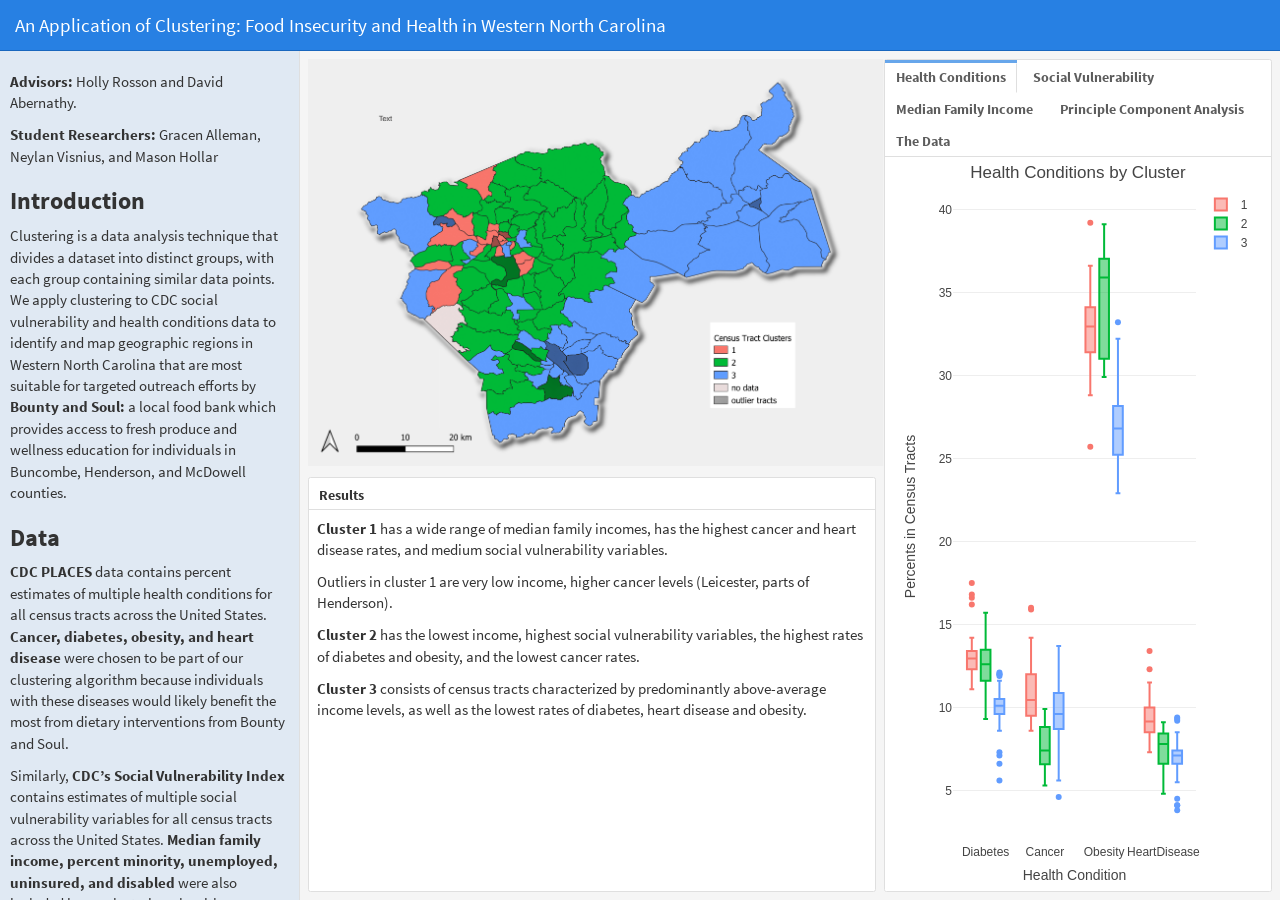
==== index.html @ 0fae1c5e "Add files via upload" ====
<!DOCTYPE html>
<html xmlns="http://www.w3.org/1999/xhtml">
<head>

<meta charset="utf-8">
<meta http-equiv="Content-Type" content="text/html; charset=utf-8" />
<meta name="generator" content="pandoc" />



<title>An Application of Clustering: Food Insecurity and Health in Western North Carolina</title>

<meta property="og:title" content="An Application of Clustering: Food Insecurity and Health in Western North Carolina" />

<meta name="viewport" content="width=device-width, initial-scale=1.0, maximum-scale=1.0, user-scalable=no" />

<link href="data:image/x-icon;" rel="icon" type="image/x-icon">


<script type="text/javascript">
window.FlexDashboardComponents = [];
</script>

<script>// Pandoc 2.9 adds attributes on both header and div. We remove the former (to
// be compatible with the behavior of Pandoc < 2.8).
document.addEventListener('DOMContentLoaded', function(e) {
  var hs = document.querySelectorAll("div.section[class*='level'] > :first-child");
  var i, h, a;
  for (i = 0; i < hs.length; i++) {
    h = hs[i];
    if (!/^h[1-6]$/i.test(h.tagName)) continue;  // it should be a header h1-h6
    a = h.attributes;
    while (a.length > 0) h.removeAttribute(a[0].name);
  }
});
</script>
<script>/*! jQuery v3.6.0 | (c) OpenJS Foundation and other contributors | jquery.org/license */
!function(e,t){"use strict";"object"==typeof module&&"object"==typeof module.exports?module.exports=e.document?t(e,!0):function(e){if(!e.document)throw new Error("jQuery requires a window with a document");return t(e)}:t(e)}("undefined"!=typeof window?window:this,function(C,e){"use strict";var t=[],r=Object.getPrototypeOf,s=t.slice,g=t.flat?function(e){return t.flat.call(e)}:function(e){return t.concat.apply([],e)},u=t.push,i=t.indexOf,n={},o=n.toString,v=n.hasOwnProperty,a=v.toString,l=a.call(Object),y={},m=function(e){return"function"==typeof e&&"number"!=typeof e.nodeType&&"function"!=typeof e.item},x=function(e){return null!=e&&e===e.window},E=C.document,c={type:!0,src:!0,nonce:!0,noModule:!0};function b(e,t,n){var r,i,o=(n=n||E).createElement("script");if(o.text=e,t)for(r in c)(i=t[r]||t.getAttribute&&t.getAttribute(r))&&o.setAttribute(r,i);n.head.appendChild(o).parentNode.removeChild(o)}function w(e){return null==e?e+"":"object"==typeof e||"function"==typeof e?n[o.call(e)]||"object":typeof e}var f="3.6.0",S=function(e,t){return new S.fn.init(e,t)};function p(e){var t=!!e&&"length"in e&&e.length,n=w(e);return!m(e)&&!x(e)&&("array"===n||0===t||"number"==typeof t&&0<t&&t-1 in e)}S.fn=S.prototype={jquery:f,constructor:S,length:0,toArray:function(){return s.call(this)},get:function(e){return null==e?s.call(this):e<0?this[e+this.length]:this[e]},pushStack:function(e){var t=S.merge(this.constructor(),e);return t.prevObject=this,t},each:function(e){return S.each(this,e)},map:function(n){return this.pushStack(S.map(this,function(e,t){return n.call(e,t,e)}))},slice:function(){return this.pushStack(s.apply(this,arguments))},first:function(){return this.eq(0)},last:function(){return this.eq(-1)},even:function(){return this.pushStack(S.grep(this,function(e,t){return(t+1)%2}))},odd:function(){return this.pushStack(S.grep(this,function(e,t){return t%2}))},eq:function(e){var t=this.length,n=+e+(e<0?t:0);return this.pushStack(0<=n&&n<t?[this[n]]:[])},end:function(){return this.prevObject||this.constructor()},push:u,sort:t.sort,splice:t.splice},S.extend=S.fn.extend=function(){var e,t,n,r,i,o,a=arguments[0]||{},s=1,u=arguments.length,l=!1;for("boolean"==typeof a&&(l=a,a=arguments[s]||{},s++),"object"==typeof a||m(a)||(a={}),s===u&&(a=this,s--);s<u;s++)if(null!=(e=arguments[s]))for(t in e)r=e[t],"__proto__"!==t&&a!==r&&(l&&r&&(S.isPlainObject(r)||(i=Array.isArray(r)))?(n=a[t],o=i&&!Array.isArray(n)?[]:i||S.isPlainObject(n)?n:{},i=!1,a[t]=S.extend(l,o,r)):void 0!==r&&(a[t]=r));return a},S.extend({expando:"jQuery"+(f+Math.random()).replace(/\D/g,""),isReady:!0,error:function(e){throw new Error(e)},noop:function(){},isPlainObject:function(e){var t,n;return!(!e||"[object Object]"!==o.call(e))&&(!(t=r(e))||"function"==typeof(n=v.call(t,"constructor")&&t.constructor)&&a.call(n)===l)},isEmptyObject:function(e){var t;for(t in e)return!1;return!0},globalEval:function(e,t,n){b(e,{nonce:t&&t.nonce},n)},each:function(e,t){var n,r=0;if(p(e)){for(n=e.length;r<n;r++)if(!1===t.call(e[r],r,e[r]))break}else for(r in e)if(!1===t.call(e[r],r,e[r]))break;return e},makeArray:function(e,t){var n=t||[];return null!=e&&(p(Object(e))?S.merge(n,"string"==typeof e?[e]:e):u.call(n,e)),n},inArray:function(e,t,n){return null==t?-1:i.call(t,e,n)},merge:function(e,t){for(var n=+t.length,r=0,i=e.length;r<n;r++)e[i++]=t[r];return e.length=i,e},grep:function(e,t,n){for(var r=[],i=0,o=e.length,a=!n;i<o;i++)!t(e[i],i)!==a&&r.push(e[i]);return r},map:function(e,t,n){var r,i,o=0,a=[];if(p(e))for(r=e.length;o<r;o++)null!=(i=t(e[o],o,n))&&a.push(i);else for(o in e)null!=(i=t(e[o],o,n))&&a.push(i);return g(a)},guid:1,support:y}),"function"==typeof Symbol&&(S.fn[Symbol.iterator]=t[Symbol.iterator]),S.each("Boolean Number String Function Array Date RegExp Object Error Symbol".split(" "),function(e,t){n["[object "+t+"]"]=t.toLowerCase()});var d=function(n){var e,d,b,o,i,h,f,g,w,u,l,T,C,a,E,v,s,c,y,S="sizzle"+1*new Date,p=n.document,k=0,r=0,m=ue(),x=ue(),A=ue(),N=ue(),j=function(e,t){return e===t&&(l=!0),0},D={}.hasOwnProperty,t=[],q=t.pop,L=t.push,H=t.push,O=t.slice,P=function(e,t){for(var n=0,r=e.length;n<r;n++)if(e[n]===t)return n;return-1},R="checked|selected|async|autofocus|autoplay|controls|defer|disabled|hidden|ismap|loop|multiple|open|readonly|required|scoped",M="[\\x20\\t\\r\\n\\f]",I="(?:\\\\[\\da-fA-F]{1,6}"+M+"?|\\\\[^\\r\\n\\f]|[\\w-]|[^\0-\\x7f])+",W="\\["+M+"*("+I+")(?:"+M+"*([*^$|!~]?=)"+M+"*(?:'((?:\\\\.|[^\\\\'])*)'|\"((?:\\\\.|[^\\\\\"])*)\"|("+I+"))|)"+M+"*\\]",F=":("+I+")(?:\\((('((?:\\\\.|[^\\\\'])*)'|\"((?:\\\\.|[^\\\\\"])*)\")|((?:\\\\.|[^\\\\()[\\]]|"+W+")*)|.*)\\)|)",B=new RegExp(M+"+","g"),$=new RegExp("^"+M+"+|((?:^|[^\\\\])(?:\\\\.)*)"+M+"+$","g"),_=new RegExp("^"+M+"*,"+M+"*"),z=new RegExp("^"+M+"*([>+~]|"+M+")"+M+"*"),U=new RegExp(M+"|>"),X=new RegExp(F),V=new RegExp("^"+I+"$"),G={ID:new RegExp("^#("+I+")"),CLASS:new RegExp("^\\.("+I+")"),TAG:new RegExp("^("+I+"|[*])"),ATTR:new RegExp("^"+W),PSEUDO:new RegExp("^"+F),CHILD:new RegExp("^:(only|first|last|nth|nth-last)-(child|of-type)(?:\\("+M+"*(even|odd|(([+-]|)(\\d*)n|)"+M+"*(?:([+-]|)"+M+"*(\\d+)|))"+M+"*\\)|)","i"),bool:new RegExp("^(?:"+R+")$","i"),needsContext:new RegExp("^"+M+"*[>+~]|:(even|odd|eq|gt|lt|nth|first|last)(?:\\("+M+"*((?:-\\d)?\\d*)"+M+"*\\)|)(?=[^-]|$)","i")},Y=/HTML$/i,Q=/^(?:input|select|textarea|button)$/i,J=/^h\d$/i,K=/^[^{]+\{\s*\[native \w/,Z=/^(?:#([\w-]+)|(\w+)|\.([\w-]+))$/,ee=/[+~]/,te=new RegExp("\\\\[\\da-fA-F]{1,6}"+M+"?|\\\\([^\\r\\n\\f])","g"),ne=function(e,t){var n="0x"+e.slice(1)-65536;return t||(n<0?String.fromCharCode(n+65536):String.fromCharCode(n>>10|55296,1023&n|56320))},re=/([\0-\x1f\x7f]|^-?\d)|^-$|[^\0-\x1f\x7f-\uFFFF\w-]/g,ie=function(e,t){return t?"\0"===e?"\ufffd":e.slice(0,-1)+"\\"+e.charCodeAt(e.length-1).toString(16)+" ":"\\"+e},oe=function(){T()},ae=be(function(e){return!0===e.disabled&&"fieldset"===e.nodeName.toLowerCase()},{dir:"parentNode",next:"legend"});try{H.apply(t=O.call(p.childNodes),p.childNodes),t[p.childNodes.length].nodeType}catch(e){H={apply:t.length?function(e,t){L.apply(e,O.call(t))}:function(e,t){var n=e.length,r=0;while(e[n++]=t[r++]);e.length=n-1}}}function se(t,e,n,r){var i,o,a,s,u,l,c,f=e&&e.ownerDocument,p=e?e.nodeType:9;if(n=n||[],"string"!=typeof t||!t||1!==p&&9!==p&&11!==p)return n;if(!r&&(T(e),e=e||C,E)){if(11!==p&&(u=Z.exec(t)))if(i=u[1]){if(9===p){if(!(a=e.getElementById(i)))return n;if(a.id===i)return n.push(a),n}else if(f&&(a=f.getElementById(i))&&y(e,a)&&a.id===i)return n.push(a),n}else{if(u[2])return H.apply(n,e.getElementsByTagName(t)),n;if((i=u[3])&&d.getElementsByClassName&&e.getElementsByClassName)return H.apply(n,e.getElementsByClassName(i)),n}if(d.qsa&&!N[t+" "]&&(!v||!v.test(t))&&(1!==p||"object"!==e.nodeName.toLowerCase())){if(c=t,f=e,1===p&&(U.test(t)||z.test(t))){(f=ee.test(t)&&ye(e.parentNode)||e)===e&&d.scope||((s=e.getAttribute("id"))?s=s.replace(re,ie):e.setAttribute("id",s=S)),o=(l=h(t)).length;while(o--)l[o]=(s?"#"+s:":scope")+" "+xe(l[o]);c=l.join(",")}try{return H.apply(n,f.querySelectorAll(c)),n}catch(e){N(t,!0)}finally{s===S&&e.removeAttribute("id")}}}return g(t.replace($,"$1"),e,n,r)}function ue(){var r=[];return function e(t,n){return r.push(t+" ")>b.cacheLength&&delete e[r.shift()],e[t+" "]=n}}function le(e){return e[S]=!0,e}function ce(e){var t=C.createElement("fieldset");try{return!!e(t)}catch(e){return!1}finally{t.parentNode&&t.parentNode.removeChild(t),t=null}}function fe(e,t){var n=e.split("|"),r=n.length;while(r--)b.attrHandle[n[r]]=t}function pe(e,t){var n=t&&e,r=n&&1===e.nodeType&&1===t.nodeType&&e.sourceIndex-t.sourceIndex;if(r)return r;if(n)while(n=n.nextSibling)if(n===t)return-1;return e?1:-1}function de(t){return function(e){return"input"===e.nodeName.toLowerCase()&&e.type===t}}function he(n){return function(e){var t=e.nodeName.toLowerCase();return("input"===t||"button"===t)&&e.type===n}}function ge(t){return function(e){return"form"in e?e.parentNode&&!1===e.disabled?"label"in e?"label"in e.parentNode?e.parentNode.disabled===t:e.disabled===t:e.isDisabled===t||e.isDisabled!==!t&&ae(e)===t:e.disabled===t:"label"in e&&e.disabled===t}}function ve(a){return le(function(o){return o=+o,le(function(e,t){var n,r=a([],e.length,o),i=r.length;while(i--)e[n=r[i]]&&(e[n]=!(t[n]=e[n]))})})}function ye(e){return e&&"undefined"!=typeof e.getElementsByTagName&&e}for(e in d=se.support={},i=se.isXML=function(e){var t=e&&e.namespaceURI,n=e&&(e.ownerDocument||e).documentElement;return!Y.test(t||n&&n.nodeName||"HTML")},T=se.setDocument=function(e){var t,n,r=e?e.ownerDocument||e:p;return r!=C&&9===r.nodeType&&r.documentElement&&(a=(C=r).documentElement,E=!i(C),p!=C&&(n=C.defaultView)&&n.top!==n&&(n.addEventListener?n.addEventListener("unload",oe,!1):n.attachEvent&&n.attachEvent("onunload",oe)),d.scope=ce(function(e){return a.appendChild(e).appendChild(C.createElement("div")),"undefined"!=typeof e.querySelectorAll&&!e.querySelectorAll(":scope fieldset div").length}),d.attributes=ce(function(e){return e.className="i",!e.getAttribute("className")}),d.getElementsByTagName=ce(function(e){return e.appendChild(C.createComment("")),!e.getElementsByTagName("*").length}),d.getElementsByClassName=K.test(C.getElementsByClassName),d.getById=ce(function(e){return a.appendChild(e).id=S,!C.getElementsByName||!C.getElementsByName(S).length}),d.getById?(b.filter.ID=function(e){var t=e.replace(te,ne);return function(e){return e.getAttribute("id")===t}},b.find.ID=function(e,t){if("undefined"!=typeof t.getElementById&&E){var n=t.getElementById(e);return n?[n]:[]}}):(b.filter.ID=function(e){var n=e.replace(te,ne);return function(e){var t="undefined"!=typeof e.getAttributeNode&&e.getAttributeNode("id");return t&&t.value===n}},b.find.ID=function(e,t){if("undefined"!=typeof t.getElementById&&E){var n,r,i,o=t.getElementById(e);if(o){if((n=o.getAttributeNode("id"))&&n.value===e)return[o];i=t.getElementsByName(e),r=0;while(o=i[r++])if((n=o.getAttributeNode("id"))&&n.value===e)return[o]}return[]}}),b.find.TAG=d.getElementsByTagName?function(e,t){return"undefined"!=typeof t.getElementsByTagName?t.getElementsByTagName(e):d.qsa?t.querySelectorAll(e):void 0}:function(e,t){var n,r=[],i=0,o=t.getElementsByTagName(e);if("*"===e){while(n=o[i++])1===n.nodeType&&r.push(n);return r}return o},b.find.CLASS=d.getElementsByClassName&&function(e,t){if("undefined"!=typeof t.getElementsByClassName&&E)return t.getElementsByClassName(e)},s=[],v=[],(d.qsa=K.test(C.querySelectorAll))&&(ce(function(e){var t;a.appendChild(e).innerHTML="<a id='"+S+"'></a><select id='"+S+"-\r\\' msallowcapture=''><option selected=''></option></select>",e.querySelectorAll("[msallowcapture^='']").length&&v.push("[*^$]="+M+"*(?:''|\"\")"),e.querySelectorAll("[selected]").length||v.push("\\["+M+"*(?:value|"+R+")"),e.querySelectorAll("[id~="+S+"-]").length||v.push("~="),(t=C.createElement("input")).setAttribute("name",""),e.appendChild(t),e.querySelectorAll("[name='']").length||v.push("\\["+M+"*name"+M+"*="+M+"*(?:''|\"\")"),e.querySelectorAll(":checked").length||v.push(":checked"),e.querySelectorAll("a#"+S+"+*").length||v.push(".#.+[+~]"),e.querySelectorAll("\\\f"),v.push("[\\r\\n\\f]")}),ce(function(e){e.innerHTML="<a href='' disabled='disabled'></a><select disabled='disabled'><option/></select>";var t=C.createElement("input");t.setAttribute("type","hidden"),e.appendChild(t).setAttribute("name","D"),e.querySelectorAll("[name=d]").length&&v.push("name"+M+"*[*^$|!~]?="),2!==e.querySelectorAll(":enabled").length&&v.push(":enabled",":disabled"),a.appendChild(e).disabled=!0,2!==e.querySelectorAll(":disabled").length&&v.push(":enabled",":disabled"),e.querySelectorAll("*,:x"),v.push(",.*:")})),(d.matchesSelector=K.test(c=a.matches||a.webkitMatchesSelector||a.mozMatchesSelector||a.oMatchesSelector||a.msMatchesSelector))&&ce(function(e){d.disconnectedMatch=c.call(e,"*"),c.call(e,"[s!='']:x"),s.push("!=",F)}),v=v.length&&new RegExp(v.join("|")),s=s.length&&new RegExp(s.join("|")),t=K.test(a.compareDocumentPosition),y=t||K.test(a.contains)?function(e,t){var n=9===e.nodeType?e.documentElement:e,r=t&&t.parentNode;return e===r||!(!r||1!==r.nodeType||!(n.contains?n.contains(r):e.compareDocumentPosition&&16&e.compareDocumentPosition(r)))}:function(e,t){if(t)while(t=t.parentNode)if(t===e)return!0;return!1},j=t?function(e,t){if(e===t)return l=!0,0;var n=!e.compareDocumentPosition-!t.compareDocumentPosition;return n||(1&(n=(e.ownerDocument||e)==(t.ownerDocument||t)?e.compareDocumentPosition(t):1)||!d.sortDetached&&t.compareDocumentPosition(e)===n?e==C||e.ownerDocument==p&&y(p,e)?-1:t==C||t.ownerDocument==p&&y(p,t)?1:u?P(u,e)-P(u,t):0:4&n?-1:1)}:function(e,t){if(e===t)return l=!0,0;var n,r=0,i=e.parentNode,o=t.parentNode,a=[e],s=[t];if(!i||!o)return e==C?-1:t==C?1:i?-1:o?1:u?P(u,e)-P(u,t):0;if(i===o)return pe(e,t);n=e;while(n=n.parentNode)a.unshift(n);n=t;while(n=n.parentNode)s.unshift(n);while(a[r]===s[r])r++;return r?pe(a[r],s[r]):a[r]==p?-1:s[r]==p?1:0}),C},se.matches=function(e,t){return se(e,null,null,t)},se.matchesSelector=function(e,t){if(T(e),d.matchesSelector&&E&&!N[t+" "]&&(!s||!s.test(t))&&(!v||!v.test(t)))try{var n=c.call(e,t);if(n||d.disconnectedMatch||e.document&&11!==e.document.nodeType)return n}catch(e){N(t,!0)}return 0<se(t,C,null,[e]).length},se.contains=function(e,t){return(e.ownerDocument||e)!=C&&T(e),y(e,t)},se.attr=function(e,t){(e.ownerDocument||e)!=C&&T(e);var n=b.attrHandle[t.toLowerCase()],r=n&&D.call(b.attrHandle,t.toLowerCase())?n(e,t,!E):void 0;return void 0!==r?r:d.attributes||!E?e.getAttribute(t):(r=e.getAttributeNode(t))&&r.specified?r.value:null},se.escape=function(e){return(e+"").replace(re,ie)},se.error=function(e){throw new Error("Syntax error, unrecognized expression: "+e)},se.uniqueSort=function(e){var t,n=[],r=0,i=0;if(l=!d.detectDuplicates,u=!d.sortStable&&e.slice(0),e.sort(j),l){while(t=e[i++])t===e[i]&&(r=n.push(i));while(r--)e.splice(n[r],1)}return u=null,e},o=se.getText=function(e){var t,n="",r=0,i=e.nodeType;if(i){if(1===i||9===i||11===i){if("string"==typeof e.textContent)return e.textContent;for(e=e.firstChild;e;e=e.nextSibling)n+=o(e)}else if(3===i||4===i)return e.nodeValue}else while(t=e[r++])n+=o(t);return n},(b=se.selectors={cacheLength:50,createPseudo:le,match:G,attrHandle:{},find:{},relative:{">":{dir:"parentNode",first:!0}," ":{dir:"parentNode"},"+":{dir:"previousSibling",first:!0},"~":{dir:"previousSibling"}},preFilter:{ATTR:function(e){return e[1]=e[1].replace(te,ne),e[3]=(e[3]||e[4]||e[5]||"").replace(te,ne),"~="===e[2]&&(e[3]=" "+e[3]+" "),e.slice(0,4)},CHILD:function(e){return e[1]=e[1].toLowerCase(),"nth"===e[1].slice(0,3)?(e[3]||se.error(e[0]),e[4]=+(e[4]?e[5]+(e[6]||1):2*("even"===e[3]||"odd"===e[3])),e[5]=+(e[7]+e[8]||"odd"===e[3])):e[3]&&se.error(e[0]),e},PSEUDO:function(e){var t,n=!e[6]&&e[2];return G.CHILD.test(e[0])?null:(e[3]?e[2]=e[4]||e[5]||"":n&&X.test(n)&&(t=h(n,!0))&&(t=n.indexOf(")",n.length-t)-n.length)&&(e[0]=e[0].slice(0,t),e[2]=n.slice(0,t)),e.slice(0,3))}},filter:{TAG:function(e){var t=e.replace(te,ne).toLowerCase();return"*"===e?function(){return!0}:function(e){return e.nodeName&&e.nodeName.toLowerCase()===t}},CLASS:function(e){var t=m[e+" "];return t||(t=new RegExp("(^|"+M+")"+e+"("+M+"|$)"))&&m(e,function(e){return t.test("string"==typeof e.className&&e.className||"undefined"!=typeof e.getAttribute&&e.getAttribute("class")||"")})},ATTR:function(n,r,i){return function(e){var t=se.attr(e,n);return null==t?"!="===r:!r||(t+="","="===r?t===i:"!="===r?t!==i:"^="===r?i&&0===t.indexOf(i):"*="===r?i&&-1<t.indexOf(i):"$="===r?i&&t.slice(-i.length)===i:"~="===r?-1<(" "+t.replace(B," ")+" ").indexOf(i):"|="===r&&(t===i||t.slice(0,i.length+1)===i+"-"))}},CHILD:function(h,e,t,g,v){var y="nth"!==h.slice(0,3),m="last"!==h.slice(-4),x="of-type"===e;return 1===g&&0===v?function(e){return!!e.parentNode}:function(e,t,n){var r,i,o,a,s,u,l=y!==m?"nextSibling":"previousSibling",c=e.parentNode,f=x&&e.nodeName.toLowerCase(),p=!n&&!x,d=!1;if(c){if(y){while(l){a=e;while(a=a[l])if(x?a.nodeName.toLowerCase()===f:1===a.nodeType)return!1;u=l="only"===h&&!u&&"nextSibling"}return!0}if(u=[m?c.firstChild:c.lastChild],m&&p){d=(s=(r=(i=(o=(a=c)[S]||(a[S]={}))[a.uniqueID]||(o[a.uniqueID]={}))[h]||[])[0]===k&&r[1])&&r[2],a=s&&c.childNodes[s];while(a=++s&&a&&a[l]||(d=s=0)||u.pop())if(1===a.nodeType&&++d&&a===e){i[h]=[k,s,d];break}}else if(p&&(d=s=(r=(i=(o=(a=e)[S]||(a[S]={}))[a.uniqueID]||(o[a.uniqueID]={}))[h]||[])[0]===k&&r[1]),!1===d)while(a=++s&&a&&a[l]||(d=s=0)||u.pop())if((x?a.nodeName.toLowerCase()===f:1===a.nodeType)&&++d&&(p&&((i=(o=a[S]||(a[S]={}))[a.uniqueID]||(o[a.uniqueID]={}))[h]=[k,d]),a===e))break;return(d-=v)===g||d%g==0&&0<=d/g}}},PSEUDO:function(e,o){var t,a=b.pseudos[e]||b.setFilters[e.toLowerCase()]||se.error("unsupported pseudo: "+e);return a[S]?a(o):1<a.length?(t=[e,e,"",o],b.setFilters.hasOwnProperty(e.toLowerCase())?le(function(e,t){var n,r=a(e,o),i=r.length;while(i--)e[n=P(e,r[i])]=!(t[n]=r[i])}):function(e){return a(e,0,t)}):a}},pseudos:{not:le(function(e){var r=[],i=[],s=f(e.replace($,"$1"));return s[S]?le(function(e,t,n,r){var i,o=s(e,null,r,[]),a=e.length;while(a--)(i=o[a])&&(e[a]=!(t[a]=i))}):function(e,t,n){return r[0]=e,s(r,null,n,i),r[0]=null,!i.pop()}}),has:le(function(t){return function(e){return 0<se(t,e).length}}),contains:le(function(t){return t=t.replace(te,ne),function(e){return-1<(e.textContent||o(e)).indexOf(t)}}),lang:le(function(n){return V.test(n||"")||se.error("unsupported lang: "+n),n=n.replace(te,ne).toLowerCase(),function(e){var t;do{if(t=E?e.lang:e.getAttribute("xml:lang")||e.getAttribute("lang"))return(t=t.toLowerCase())===n||0===t.indexOf(n+"-")}while((e=e.parentNode)&&1===e.nodeType);return!1}}),target:function(e){var t=n.location&&n.location.hash;return t&&t.slice(1)===e.id},root:function(e){return e===a},focus:function(e){return e===C.activeElement&&(!C.hasFocus||C.hasFocus())&&!!(e.type||e.href||~e.tabIndex)},enabled:ge(!1),disabled:ge(!0),checked:function(e){var t=e.nodeName.toLowerCase();return"input"===t&&!!e.checked||"option"===t&&!!e.selected},selected:function(e){return e.parentNode&&e.parentNode.selectedIndex,!0===e.selected},empty:function(e){for(e=e.firstChild;e;e=e.nextSibling)if(e.nodeType<6)return!1;return!0},parent:function(e){return!b.pseudos.empty(e)},header:function(e){return J.test(e.nodeName)},input:function(e){return Q.test(e.nodeName)},button:function(e){var t=e.nodeName.toLowerCase();return"input"===t&&"button"===e.type||"button"===t},text:function(e){var t;return"input"===e.nodeName.toLowerCase()&&"text"===e.type&&(null==(t=e.getAttribute("type"))||"text"===t.toLowerCase())},first:ve(function(){return[0]}),last:ve(function(e,t){return[t-1]}),eq:ve(function(e,t,n){return[n<0?n+t:n]}),even:ve(function(e,t){for(var n=0;n<t;n+=2)e.push(n);return e}),odd:ve(function(e,t){for(var n=1;n<t;n+=2)e.push(n);return e}),lt:ve(function(e,t,n){for(var r=n<0?n+t:t<n?t:n;0<=--r;)e.push(r);return e}),gt:ve(function(e,t,n){for(var r=n<0?n+t:n;++r<t;)e.push(r);return e})}}).pseudos.nth=b.pseudos.eq,{radio:!0,checkbox:!0,file:!0,password:!0,image:!0})b.pseudos[e]=de(e);for(e in{submit:!0,reset:!0})b.pseudos[e]=he(e);function me(){}function xe(e){for(var t=0,n=e.length,r="";t<n;t++)r+=e[t].value;return r}function be(s,e,t){var u=e.dir,l=e.next,c=l||u,f=t&&"parentNode"===c,p=r++;return e.first?function(e,t,n){while(e=e[u])if(1===e.nodeType||f)return s(e,t,n);return!1}:function(e,t,n){var r,i,o,a=[k,p];if(n){while(e=e[u])if((1===e.nodeType||f)&&s(e,t,n))return!0}else while(e=e[u])if(1===e.nodeType||f)if(i=(o=e[S]||(e[S]={}))[e.uniqueID]||(o[e.uniqueID]={}),l&&l===e.nodeName.toLowerCase())e=e[u]||e;else{if((r=i[c])&&r[0]===k&&r[1]===p)return a[2]=r[2];if((i[c]=a)[2]=s(e,t,n))return!0}return!1}}function we(i){return 1<i.length?function(e,t,n){var r=i.length;while(r--)if(!i[r](e,t,n))return!1;return!0}:i[0]}function Te(e,t,n,r,i){for(var o,a=[],s=0,u=e.length,l=null!=t;s<u;s++)(o=e[s])&&(n&&!n(o,r,i)||(a.push(o),l&&t.push(s)));return a}function Ce(d,h,g,v,y,e){return v&&!v[S]&&(v=Ce(v)),y&&!y[S]&&(y=Ce(y,e)),le(function(e,t,n,r){var i,o,a,s=[],u=[],l=t.length,c=e||function(e,t,n){for(var r=0,i=t.length;r<i;r++)se(e,t[r],n);return n}(h||"*",n.nodeType?[n]:n,[]),f=!d||!e&&h?c:Te(c,s,d,n,r),p=g?y||(e?d:l||v)?[]:t:f;if(g&&g(f,p,n,r),v){i=Te(p,u),v(i,[],n,r),o=i.length;while(o--)(a=i[o])&&(p[u[o]]=!(f[u[o]]=a))}if(e){if(y||d){if(y){i=[],o=p.length;while(o--)(a=p[o])&&i.push(f[o]=a);y(null,p=[],i,r)}o=p.length;while(o--)(a=p[o])&&-1<(i=y?P(e,a):s[o])&&(e[i]=!(t[i]=a))}}else p=Te(p===t?p.splice(l,p.length):p),y?y(null,t,p,r):H.apply(t,p)})}function Ee(e){for(var i,t,n,r=e.length,o=b.relative[e[0].type],a=o||b.relative[" "],s=o?1:0,u=be(function(e){return e===i},a,!0),l=be(function(e){return-1<P(i,e)},a,!0),c=[function(e,t,n){var r=!o&&(n||t!==w)||((i=t).nodeType?u(e,t,n):l(e,t,n));return i=null,r}];s<r;s++)if(t=b.relative[e[s].type])c=[be(we(c),t)];else{if((t=b.filter[e[s].type].apply(null,e[s].matches))[S]){for(n=++s;n<r;n++)if(b.relative[e[n].type])break;return Ce(1<s&&we(c),1<s&&xe(e.slice(0,s-1).concat({value:" "===e[s-2].type?"*":""})).replace($,"$1"),t,s<n&&Ee(e.slice(s,n)),n<r&&Ee(e=e.slice(n)),n<r&&xe(e))}c.push(t)}return we(c)}return me.prototype=b.filters=b.pseudos,b.setFilters=new me,h=se.tokenize=function(e,t){var n,r,i,o,a,s,u,l=x[e+" "];if(l)return t?0:l.slice(0);a=e,s=[],u=b.preFilter;while(a){for(o in n&&!(r=_.exec(a))||(r&&(a=a.slice(r[0].length)||a),s.push(i=[])),n=!1,(r=z.exec(a))&&(n=r.shift(),i.push({value:n,type:r[0].replace($," ")}),a=a.slice(n.length)),b.filter)!(r=G[o].exec(a))||u[o]&&!(r=u[o](r))||(n=r.shift(),i.push({value:n,type:o,matches:r}),a=a.slice(n.length));if(!n)break}return t?a.length:a?se.error(e):x(e,s).slice(0)},f=se.compile=function(e,t){var n,v,y,m,x,r,i=[],o=[],a=A[e+" "];if(!a){t||(t=h(e)),n=t.length;while(n--)(a=Ee(t[n]))[S]?i.push(a):o.push(a);(a=A(e,(v=o,m=0<(y=i).length,x=0<v.length,r=function(e,t,n,r,i){var o,a,s,u=0,l="0",c=e&&[],f=[],p=w,d=e||x&&b.find.TAG("*",i),h=k+=null==p?1:Math.random()||.1,g=d.length;for(i&&(w=t==C||t||i);l!==g&&null!=(o=d[l]);l++){if(x&&o){a=0,t||o.ownerDocument==C||(T(o),n=!E);while(s=v[a++])if(s(o,t||C,n)){r.push(o);break}i&&(k=h)}m&&((o=!s&&o)&&u--,e&&c.push(o))}if(u+=l,m&&l!==u){a=0;while(s=y[a++])s(c,f,t,n);if(e){if(0<u)while(l--)c[l]||f[l]||(f[l]=q.call(r));f=Te(f)}H.apply(r,f),i&&!e&&0<f.length&&1<u+y.length&&se.uniqueSort(r)}return i&&(k=h,w=p),c},m?le(r):r))).selector=e}return a},g=se.select=function(e,t,n,r){var i,o,a,s,u,l="function"==typeof e&&e,c=!r&&h(e=l.selector||e);if(n=n||[],1===c.length){if(2<(o=c[0]=c[0].slice(0)).length&&"ID"===(a=o[0]).type&&9===t.nodeType&&E&&b.relative[o[1].type]){if(!(t=(b.find.ID(a.matches[0].replace(te,ne),t)||[])[0]))return n;l&&(t=t.parentNode),e=e.slice(o.shift().value.length)}i=G.needsContext.test(e)?0:o.length;while(i--){if(a=o[i],b.relative[s=a.type])break;if((u=b.find[s])&&(r=u(a.matches[0].replace(te,ne),ee.test(o[0].type)&&ye(t.parentNode)||t))){if(o.splice(i,1),!(e=r.length&&xe(o)))return H.apply(n,r),n;break}}}return(l||f(e,c))(r,t,!E,n,!t||ee.test(e)&&ye(t.parentNode)||t),n},d.sortStable=S.split("").sort(j).join("")===S,d.detectDuplicates=!!l,T(),d.sortDetached=ce(function(e){return 1&e.compareDocumentPosition(C.createElement("fieldset"))}),ce(function(e){return e.innerHTML="<a href='#'></a>","#"===e.firstChild.getAttribute("href")})||fe("type|href|height|width",function(e,t,n){if(!n)return e.getAttribute(t,"type"===t.toLowerCase()?1:2)}),d.attributes&&ce(function(e){return e.innerHTML="<input/>",e.firstChild.setAttribute("value",""),""===e.firstChild.getAttribute("value")})||fe("value",function(e,t,n){if(!n&&"input"===e.nodeName.toLowerCase())return e.defaultValue}),ce(function(e){return null==e.getAttribute("disabled")})||fe(R,function(e,t,n){var r;if(!n)return!0===e[t]?t.toLowerCase():(r=e.getAttributeNode(t))&&r.specified?r.value:null}),se}(C);S.find=d,S.expr=d.selectors,S.expr[":"]=S.expr.pseudos,S.uniqueSort=S.unique=d.uniqueSort,S.text=d.getText,S.isXMLDoc=d.isXML,S.contains=d.contains,S.escapeSelector=d.escape;var h=function(e,t,n){var r=[],i=void 0!==n;while((e=e[t])&&9!==e.nodeType)if(1===e.nodeType){if(i&&S(e).is(n))break;r.push(e)}return r},T=function(e,t){for(var n=[];e;e=e.nextSibling)1===e.nodeType&&e!==t&&n.push(e);return n},k=S.expr.match.needsContext;function A(e,t){return e.nodeName&&e.nodeName.toLowerCase()===t.toLowerCase()}var N=/^<([a-z][^\/\0>:\x20\t\r\n\f]*)[\x20\t\r\n\f]*\/?>(?:<\/\1>|)$/i;function j(e,n,r){return m(n)?S.grep(e,function(e,t){return!!n.call(e,t,e)!==r}):n.nodeType?S.grep(e,function(e){return e===n!==r}):"string"!=typeof n?S.grep(e,function(e){return-1<i.call(n,e)!==r}):S.filter(n,e,r)}S.filter=function(e,t,n){var r=t[0];return n&&(e=":not("+e+")"),1===t.length&&1===r.nodeType?S.find.matchesSelector(r,e)?[r]:[]:S.find.matches(e,S.grep(t,function(e){return 1===e.nodeType}))},S.fn.extend({find:function(e){var t,n,r=this.length,i=this;if("string"!=typeof e)return this.pushStack(S(e).filter(function(){for(t=0;t<r;t++)if(S.contains(i[t],this))return!0}));for(n=this.pushStack([]),t=0;t<r;t++)S.find(e,i[t],n);return 1<r?S.uniqueSort(n):n},filter:function(e){return this.pushStack(j(this,e||[],!1))},not:function(e){return this.pushStack(j(this,e||[],!0))},is:function(e){return!!j(this,"string"==typeof e&&k.test(e)?S(e):e||[],!1).length}});var D,q=/^(?:\s*(<[\w\W]+>)[^>]*|#([\w-]+))$/;(S.fn.init=function(e,t,n){var r,i;if(!e)return this;if(n=n||D,"string"==typeof e){if(!(r="<"===e[0]&&">"===e[e.length-1]&&3<=e.length?[null,e,null]:q.exec(e))||!r[1]&&t)return!t||t.jquery?(t||n).find(e):this.constructor(t).find(e);if(r[1]){if(t=t instanceof S?t[0]:t,S.merge(this,S.parseHTML(r[1],t&&t.nodeType?t.ownerDocument||t:E,!0)),N.test(r[1])&&S.isPlainObject(t))for(r in t)m(this[r])?this[r](t[r]):this.attr(r,t[r]);return this}return(i=E.getElementById(r[2]))&&(this[0]=i,this.length=1),this}return e.nodeType?(this[0]=e,this.length=1,this):m(e)?void 0!==n.ready?n.ready(e):e(S):S.makeArray(e,this)}).prototype=S.fn,D=S(E);var L=/^(?:parents|prev(?:Until|All))/,H={children:!0,contents:!0,next:!0,prev:!0};function O(e,t){while((e=e[t])&&1!==e.nodeType);return e}S.fn.extend({has:function(e){var t=S(e,this),n=t.length;return this.filter(function(){for(var e=0;e<n;e++)if(S.contains(this,t[e]))return!0})},closest:function(e,t){var n,r=0,i=this.length,o=[],a="string"!=typeof e&&S(e);if(!k.test(e))for(;r<i;r++)for(n=this[r];n&&n!==t;n=n.parentNode)if(n.nodeType<11&&(a?-1<a.index(n):1===n.nodeType&&S.find.matchesSelector(n,e))){o.push(n);break}return this.pushStack(1<o.length?S.uniqueSort(o):o)},index:function(e){return e?"string"==typeof e?i.call(S(e),this[0]):i.call(this,e.jquery?e[0]:e):this[0]&&this[0].parentNode?this.first().prevAll().length:-1},add:function(e,t){return this.pushStack(S.uniqueSort(S.merge(this.get(),S(e,t))))},addBack:function(e){return this.add(null==e?this.prevObject:this.prevObject.filter(e))}}),S.each({parent:function(e){var t=e.parentNode;return t&&11!==t.nodeType?t:null},parents:function(e){return h(e,"parentNode")},parentsUntil:function(e,t,n){return h(e,"parentNode",n)},next:function(e){return O(e,"nextSibling")},prev:function(e){return O(e,"previousSibling")},nextAll:function(e){return h(e,"nextSibling")},prevAll:function(e){return h(e,"previousSibling")},nextUntil:function(e,t,n){return h(e,"nextSibling",n)},prevUntil:function(e,t,n){return h(e,"previousSibling",n)},siblings:function(e){return T((e.parentNode||{}).firstChild,e)},children:function(e){return T(e.firstChild)},contents:function(e){return null!=e.contentDocument&&r(e.contentDocument)?e.contentDocument:(A(e,"template")&&(e=e.content||e),S.merge([],e.childNodes))}},function(r,i){S.fn[r]=function(e,t){var n=S.map(this,i,e);return"Until"!==r.slice(-5)&&(t=e),t&&"string"==typeof t&&(n=S.filter(t,n)),1<this.length&&(H[r]||S.uniqueSort(n),L.test(r)&&n.reverse()),this.pushStack(n)}});var P=/[^\x20\t\r\n\f]+/g;function R(e){return e}function M(e){throw e}function I(e,t,n,r){var i;try{e&&m(i=e.promise)?i.call(e).done(t).fail(n):e&&m(i=e.then)?i.call(e,t,n):t.apply(void 0,[e].slice(r))}catch(e){n.apply(void 0,[e])}}S.Callbacks=function(r){var e,n;r="string"==typeof r?(e=r,n={},S.each(e.match(P)||[],function(e,t){n[t]=!0}),n):S.extend({},r);var i,t,o,a,s=[],u=[],l=-1,c=function(){for(a=a||r.once,o=i=!0;u.length;l=-1){t=u.shift();while(++l<s.length)!1===s[l].apply(t[0],t[1])&&r.stopOnFalse&&(l=s.length,t=!1)}r.memory||(t=!1),i=!1,a&&(s=t?[]:"")},f={add:function(){return s&&(t&&!i&&(l=s.length-1,u.push(t)),function n(e){S.each(e,function(e,t){m(t)?r.unique&&f.has(t)||s.push(t):t&&t.length&&"string"!==w(t)&&n(t)})}(arguments),t&&!i&&c()),this},remove:function(){return S.each(arguments,function(e,t){var n;while(-1<(n=S.inArray(t,s,n)))s.splice(n,1),n<=l&&l--}),this},has:function(e){return e?-1<S.inArray(e,s):0<s.length},empty:function(){return s&&(s=[]),this},disable:function(){return a=u=[],s=t="",this},disabled:function(){return!s},lock:function(){return a=u=[],t||i||(s=t=""),this},locked:function(){return!!a},fireWith:function(e,t){return a||(t=[e,(t=t||[]).slice?t.slice():t],u.push(t),i||c()),this},fire:function(){return f.fireWith(this,arguments),this},fired:function(){return!!o}};return f},S.extend({Deferred:function(e){var o=[["notify","progress",S.Callbacks("memory"),S.Callbacks("memory"),2],["resolve","done",S.Callbacks("once memory"),S.Callbacks("once memory"),0,"resolved"],["reject","fail",S.Callbacks("once memory"),S.Callbacks("once memory"),1,"rejected"]],i="pending",a={state:function(){return i},always:function(){return s.done(arguments).fail(arguments),this},"catch":function(e){return a.then(null,e)},pipe:function(){var i=arguments;return S.Deferred(function(r){S.each(o,function(e,t){var n=m(i[t[4]])&&i[t[4]];s[t[1]](function(){var e=n&&n.apply(this,arguments);e&&m(e.promise)?e.promise().progress(r.notify).done(r.resolve).fail(r.reject):r[t[0]+"With"](this,n?[e]:arguments)})}),i=null}).promise()},then:function(t,n,r){var u=0;function l(i,o,a,s){return function(){var n=this,r=arguments,e=function(){var e,t;if(!(i<u)){if((e=a.apply(n,r))===o.promise())throw new TypeError("Thenable self-resolution");t=e&&("object"==typeof e||"function"==typeof e)&&e.then,m(t)?s?t.call(e,l(u,o,R,s),l(u,o,M,s)):(u++,t.call(e,l(u,o,R,s),l(u,o,M,s),l(u,o,R,o.notifyWith))):(a!==R&&(n=void 0,r=[e]),(s||o.resolveWith)(n,r))}},t=s?e:function(){try{e()}catch(e){S.Deferred.exceptionHook&&S.Deferred.exceptionHook(e,t.stackTrace),u<=i+1&&(a!==M&&(n=void 0,r=[e]),o.rejectWith(n,r))}};i?t():(S.Deferred.getStackHook&&(t.stackTrace=S.Deferred.getStackHook()),C.setTimeout(t))}}return S.Deferred(function(e){o[0][3].add(l(0,e,m(r)?r:R,e.notifyWith)),o[1][3].add(l(0,e,m(t)?t:R)),o[2][3].add(l(0,e,m(n)?n:M))}).promise()},promise:function(e){return null!=e?S.extend(e,a):a}},s={};return S.each(o,function(e,t){var n=t[2],r=t[5];a[t[1]]=n.add,r&&n.add(function(){i=r},o[3-e][2].disable,o[3-e][3].disable,o[0][2].lock,o[0][3].lock),n.add(t[3].fire),s[t[0]]=function(){return s[t[0]+"With"](this===s?void 0:this,arguments),this},s[t[0]+"With"]=n.fireWith}),a.promise(s),e&&e.call(s,s),s},when:function(e){var n=arguments.length,t=n,r=Array(t),i=s.call(arguments),o=S.Deferred(),a=function(t){return function(e){r[t]=this,i[t]=1<arguments.length?s.call(arguments):e,--n||o.resolveWith(r,i)}};if(n<=1&&(I(e,o.done(a(t)).resolve,o.reject,!n),"pending"===o.state()||m(i[t]&&i[t].then)))return o.then();while(t--)I(i[t],a(t),o.reject);return o.promise()}});var W=/^(Eval|Internal|Range|Reference|Syntax|Type|URI)Error$/;S.Deferred.exceptionHook=function(e,t){C.console&&C.console.warn&&e&&W.test(e.name)&&C.console.warn("jQuery.Deferred exception: "+e.message,e.stack,t)},S.readyException=function(e){C.setTimeout(function(){throw e})};var F=S.Deferred();function B(){E.removeEventListener("DOMContentLoaded",B),C.removeEventListener("load",B),S.ready()}S.fn.ready=function(e){return F.then(e)["catch"](function(e){S.readyException(e)}),this},S.extend({isReady:!1,readyWait:1,ready:function(e){(!0===e?--S.readyWait:S.isReady)||(S.isReady=!0)!==e&&0<--S.readyWait||F.resolveWith(E,[S])}}),S.ready.then=F.then,"complete"===E.readyState||"loading"!==E.readyState&&!E.documentElement.doScroll?C.setTimeout(S.ready):(E.addEventListener("DOMContentLoaded",B),C.addEventListener("load",B));var $=function(e,t,n,r,i,o,a){var s=0,u=e.length,l=null==n;if("object"===w(n))for(s in i=!0,n)$(e,t,s,n[s],!0,o,a);else if(void 0!==r&&(i=!0,m(r)||(a=!0),l&&(a?(t.call(e,r),t=null):(l=t,t=function(e,t,n){return l.call(S(e),n)})),t))for(;s<u;s++)t(e[s],n,a?r:r.call(e[s],s,t(e[s],n)));return i?e:l?t.call(e):u?t(e[0],n):o},_=/^-ms-/,z=/-([a-z])/g;function U(e,t){return t.toUpperCase()}function X(e){return e.replace(_,"ms-").replace(z,U)}var V=function(e){return 1===e.nodeType||9===e.nodeType||!+e.nodeType};function G(){this.expando=S.expando+G.uid++}G.uid=1,G.prototype={cache:function(e){var t=e[this.expando];return t||(t={},V(e)&&(e.nodeType?e[this.expando]=t:Object.defineProperty(e,this.expando,{value:t,configurable:!0}))),t},set:function(e,t,n){var r,i=this.cache(e);if("string"==typeof t)i[X(t)]=n;else for(r in t)i[X(r)]=t[r];return i},get:function(e,t){return void 0===t?this.cache(e):e[this.expando]&&e[this.expando][X(t)]},access:function(e,t,n){return void 0===t||t&&"string"==typeof t&&void 0===n?this.get(e,t):(this.set(e,t,n),void 0!==n?n:t)},remove:function(e,t){var n,r=e[this.expando];if(void 0!==r){if(void 0!==t){n=(t=Array.isArray(t)?t.map(X):(t=X(t))in r?[t]:t.match(P)||[]).length;while(n--)delete r[t[n]]}(void 0===t||S.isEmptyObject(r))&&(e.nodeType?e[this.expando]=void 0:delete e[this.expando])}},hasData:function(e){var t=e[this.expando];return void 0!==t&&!S.isEmptyObject(t)}};var Y=new G,Q=new G,J=/^(?:\{[\w\W]*\}|\[[\w\W]*\])$/,K=/[A-Z]/g;function Z(e,t,n){var r,i;if(void 0===n&&1===e.nodeType)if(r="data-"+t.replace(K,"-$&").toLowerCase(),"string"==typeof(n=e.getAttribute(r))){try{n="true"===(i=n)||"false"!==i&&("null"===i?null:i===+i+""?+i:J.test(i)?JSON.parse(i):i)}catch(e){}Q.set(e,t,n)}else n=void 0;return n}S.extend({hasData:function(e){return Q.hasData(e)||Y.hasData(e)},data:function(e,t,n){return Q.access(e,t,n)},removeData:function(e,t){Q.remove(e,t)},_data:function(e,t,n){return Y.access(e,t,n)},_removeData:function(e,t){Y.remove(e,t)}}),S.fn.extend({data:function(n,e){var t,r,i,o=this[0],a=o&&o.attributes;if(void 0===n){if(this.length&&(i=Q.get(o),1===o.nodeType&&!Y.get(o,"hasDataAttrs"))){t=a.length;while(t--)a[t]&&0===(r=a[t].name).indexOf("data-")&&(r=X(r.slice(5)),Z(o,r,i[r]));Y.set(o,"hasDataAttrs",!0)}return i}return"object"==typeof n?this.each(function(){Q.set(this,n)}):$(this,function(e){var t;if(o&&void 0===e)return void 0!==(t=Q.get(o,n))?t:void 0!==(t=Z(o,n))?t:void 0;this.each(function(){Q.set(this,n,e)})},null,e,1<arguments.length,null,!0)},removeData:function(e){return this.each(function(){Q.remove(this,e)})}}),S.extend({queue:function(e,t,n){var r;if(e)return t=(t||"fx")+"queue",r=Y.get(e,t),n&&(!r||Array.isArray(n)?r=Y.access(e,t,S.makeArray(n)):r.push(n)),r||[]},dequeue:function(e,t){t=t||"fx";var n=S.queue(e,t),r=n.length,i=n.shift(),o=S._queueHooks(e,t);"inprogress"===i&&(i=n.shift(),r--),i&&("fx"===t&&n.unshift("inprogress"),delete o.stop,i.call(e,function(){S.dequeue(e,t)},o)),!r&&o&&o.empty.fire()},_queueHooks:function(e,t){var n=t+"queueHooks";return Y.get(e,n)||Y.access(e,n,{empty:S.Callbacks("once memory").add(function(){Y.remove(e,[t+"queue",n])})})}}),S.fn.extend({queue:function(t,n){var e=2;return"string"!=typeof t&&(n=t,t="fx",e--),arguments.length<e?S.queue(this[0],t):void 0===n?this:this.each(function(){var e=S.queue(this,t,n);S._queueHooks(this,t),"fx"===t&&"inprogress"!==e[0]&&S.dequeue(this,t)})},dequeue:function(e){return this.each(function(){S.dequeue(this,e)})},clearQueue:function(e){return this.queue(e||"fx",[])},promise:function(e,t){var n,r=1,i=S.Deferred(),o=this,a=this.length,s=function(){--r||i.resolveWith(o,[o])};"string"!=typeof e&&(t=e,e=void 0),e=e||"fx";while(a--)(n=Y.get(o[a],e+"queueHooks"))&&n.empty&&(r++,n.empty.add(s));return s(),i.promise(t)}});var ee=/[+-]?(?:\d*\.|)\d+(?:[eE][+-]?\d+|)/.source,te=new RegExp("^(?:([+-])=|)("+ee+")([a-z%]*)$","i"),ne=["Top","Right","Bottom","Left"],re=E.documentElement,ie=function(e){return S.contains(e.ownerDocument,e)},oe={composed:!0};re.getRootNode&&(ie=function(e){return S.contains(e.ownerDocument,e)||e.getRootNode(oe)===e.ownerDocument});var ae=function(e,t){return"none"===(e=t||e).style.display||""===e.style.display&&ie(e)&&"none"===S.css(e,"display")};function se(e,t,n,r){var i,o,a=20,s=r?function(){return r.cur()}:function(){return S.css(e,t,"")},u=s(),l=n&&n[3]||(S.cssNumber[t]?"":"px"),c=e.nodeType&&(S.cssNumber[t]||"px"!==l&&+u)&&te.exec(S.css(e,t));if(c&&c[3]!==l){u/=2,l=l||c[3],c=+u||1;while(a--)S.style(e,t,c+l),(1-o)*(1-(o=s()/u||.5))<=0&&(a=0),c/=o;c*=2,S.style(e,t,c+l),n=n||[]}return n&&(c=+c||+u||0,i=n[1]?c+(n[1]+1)*n[2]:+n[2],r&&(r.unit=l,r.start=c,r.end=i)),i}var ue={};function le(e,t){for(var n,r,i,o,a,s,u,l=[],c=0,f=e.length;c<f;c++)(r=e[c]).style&&(n=r.style.display,t?("none"===n&&(l[c]=Y.get(r,"display")||null,l[c]||(r.style.display="")),""===r.style.display&&ae(r)&&(l[c]=(u=a=o=void 0,a=(i=r).ownerDocument,s=i.nodeName,(u=ue[s])||(o=a.body.appendChild(a.createElement(s)),u=S.css(o,"display"),o.parentNode.removeChild(o),"none"===u&&(u="block"),ue[s]=u)))):"none"!==n&&(l[c]="none",Y.set(r,"display",n)));for(c=0;c<f;c++)null!=l[c]&&(e[c].style.display=l[c]);return e}S.fn.extend({show:function(){return le(this,!0)},hide:function(){return le(this)},toggle:function(e){return"boolean"==typeof e?e?this.show():this.hide():this.each(function(){ae(this)?S(this).show():S(this).hide()})}});var ce,fe,pe=/^(?:checkbox|radio)$/i,de=/<([a-z][^\/\0>\x20\t\r\n\f]*)/i,he=/^$|^module$|\/(?:java|ecma)script/i;ce=E.createDocumentFragment().appendChild(E.createElement("div")),(fe=E.createElement("input")).setAttribute("type","radio"),fe.setAttribute("checked","checked"),fe.setAttribute("name","t"),ce.appendChild(fe),y.checkClone=ce.cloneNode(!0).cloneNode(!0).lastChild.checked,ce.innerHTML="<textarea>x</textarea>",y.noCloneChecked=!!ce.cloneNode(!0).lastChild.defaultValue,ce.innerHTML="<option></option>",y.option=!!ce.lastChild;var ge={thead:[1,"<table>","</table>"],col:[2,"<table><colgroup>","</colgroup></table>"],tr:[2,"<table><tbody>","</tbody></table>"],td:[3,"<table><tbody><tr>","</tr></tbody></table>"],_default:[0,"",""]};function ve(e,t){var n;return n="undefined"!=typeof e.getElementsByTagName?e.getElementsByTagName(t||"*"):"undefined"!=typeof e.querySelectorAll?e.querySelectorAll(t||"*"):[],void 0===t||t&&A(e,t)?S.merge([e],n):n}function ye(e,t){for(var n=0,r=e.length;n<r;n++)Y.set(e[n],"globalEval",!t||Y.get(t[n],"globalEval"))}ge.tbody=ge.tfoot=ge.colgroup=ge.caption=ge.thead,ge.th=ge.td,y.option||(ge.optgroup=ge.option=[1,"<select multiple='multiple'>","</select>"]);var me=/<|&#?\w+;/;function xe(e,t,n,r,i){for(var o,a,s,u,l,c,f=t.createDocumentFragment(),p=[],d=0,h=e.length;d<h;d++)if((o=e[d])||0===o)if("object"===w(o))S.merge(p,o.nodeType?[o]:o);else if(me.test(o)){a=a||f.appendChild(t.createElement("div")),s=(de.exec(o)||["",""])[1].toLowerCase(),u=ge[s]||ge._default,a.innerHTML=u[1]+S.htmlPrefilter(o)+u[2],c=u[0];while(c--)a=a.lastChild;S.merge(p,a.childNodes),(a=f.firstChild).textContent=""}else p.push(t.createTextNode(o));f.textContent="",d=0;while(o=p[d++])if(r&&-1<S.inArray(o,r))i&&i.push(o);else if(l=ie(o),a=ve(f.appendChild(o),"script"),l&&ye(a),n){c=0;while(o=a[c++])he.test(o.type||"")&&n.push(o)}return f}var be=/^([^.]*)(?:\.(.+)|)/;function we(){return!0}function Te(){return!1}function Ce(e,t){return e===function(){try{return E.activeElement}catch(e){}}()==("focus"===t)}function Ee(e,t,n,r,i,o){var a,s;if("object"==typeof t){for(s in"string"!=typeof n&&(r=r||n,n=void 0),t)Ee(e,s,n,r,t[s],o);return e}if(null==r&&null==i?(i=n,r=n=void 0):null==i&&("string"==typeof n?(i=r,r=void 0):(i=r,r=n,n=void 0)),!1===i)i=Te;else if(!i)return e;return 1===o&&(a=i,(i=function(e){return S().off(e),a.apply(this,arguments)}).guid=a.guid||(a.guid=S.guid++)),e.each(function(){S.event.add(this,t,i,r,n)})}function Se(e,i,o){o?(Y.set(e,i,!1),S.event.add(e,i,{namespace:!1,handler:function(e){var t,n,r=Y.get(this,i);if(1&e.isTrigger&&this[i]){if(r.length)(S.event.special[i]||{}).delegateType&&e.stopPropagation();else if(r=s.call(arguments),Y.set(this,i,r),t=o(this,i),this[i](),r!==(n=Y.get(this,i))||t?Y.set(this,i,!1):n={},r!==n)return e.stopImmediatePropagation(),e.preventDefault(),n&&n.value}else r.length&&(Y.set(this,i,{value:S.event.trigger(S.extend(r[0],S.Event.prototype),r.slice(1),this)}),e.stopImmediatePropagation())}})):void 0===Y.get(e,i)&&S.event.add(e,i,we)}S.event={global:{},add:function(t,e,n,r,i){var o,a,s,u,l,c,f,p,d,h,g,v=Y.get(t);if(V(t)){n.handler&&(n=(o=n).handler,i=o.selector),i&&S.find.matchesSelector(re,i),n.guid||(n.guid=S.guid++),(u=v.events)||(u=v.events=Object.create(null)),(a=v.handle)||(a=v.handle=function(e){return"undefined"!=typeof S&&S.event.triggered!==e.type?S.event.dispatch.apply(t,arguments):void 0}),l=(e=(e||"").match(P)||[""]).length;while(l--)d=g=(s=be.exec(e[l])||[])[1],h=(s[2]||"").split(".").sort(),d&&(f=S.event.special[d]||{},d=(i?f.delegateType:f.bindType)||d,f=S.event.special[d]||{},c=S.extend({type:d,origType:g,data:r,handler:n,guid:n.guid,selector:i,needsContext:i&&S.expr.match.needsContext.test(i),namespace:h.join(".")},o),(p=u[d])||((p=u[d]=[]).delegateCount=0,f.setup&&!1!==f.setup.call(t,r,h,a)||t.addEventListener&&t.addEventListener(d,a)),f.add&&(f.add.call(t,c),c.handler.guid||(c.handler.guid=n.guid)),i?p.splice(p.delegateCount++,0,c):p.push(c),S.event.global[d]=!0)}},remove:function(e,t,n,r,i){var o,a,s,u,l,c,f,p,d,h,g,v=Y.hasData(e)&&Y.get(e);if(v&&(u=v.events)){l=(t=(t||"").match(P)||[""]).length;while(l--)if(d=g=(s=be.exec(t[l])||[])[1],h=(s[2]||"").split(".").sort(),d){f=S.event.special[d]||{},p=u[d=(r?f.delegateType:f.bindType)||d]||[],s=s[2]&&new RegExp("(^|\\.)"+h.join("\\.(?:.*\\.|)")+"(\\.|$)"),a=o=p.length;while(o--)c=p[o],!i&&g!==c.origType||n&&n.guid!==c.guid||s&&!s.test(c.namespace)||r&&r!==c.selector&&("**"!==r||!c.selector)||(p.splice(o,1),c.selector&&p.delegateCount--,f.remove&&f.remove.call(e,c));a&&!p.length&&(f.teardown&&!1!==f.teardown.call(e,h,v.handle)||S.removeEvent(e,d,v.handle),delete u[d])}else for(d in u)S.event.remove(e,d+t[l],n,r,!0);S.isEmptyObject(u)&&Y.remove(e,"handle events")}},dispatch:function(e){var t,n,r,i,o,a,s=new Array(arguments.length),u=S.event.fix(e),l=(Y.get(this,"events")||Object.create(null))[u.type]||[],c=S.event.special[u.type]||{};for(s[0]=u,t=1;t<arguments.length;t++)s[t]=arguments[t];if(u.delegateTarget=this,!c.preDispatch||!1!==c.preDispatch.call(this,u)){a=S.event.handlers.call(this,u,l),t=0;while((i=a[t++])&&!u.isPropagationStopped()){u.currentTarget=i.elem,n=0;while((o=i.handlers[n++])&&!u.isImmediatePropagationStopped())u.rnamespace&&!1!==o.namespace&&!u.rnamespace.test(o.namespace)||(u.handleObj=o,u.data=o.data,void 0!==(r=((S.event.special[o.origType]||{}).handle||o.handler).apply(i.elem,s))&&!1===(u.result=r)&&(u.preventDefault(),u.stopPropagation()))}return c.postDispatch&&c.postDispatch.call(this,u),u.result}},handlers:function(e,t){var n,r,i,o,a,s=[],u=t.delegateCount,l=e.target;if(u&&l.nodeType&&!("click"===e.type&&1<=e.button))for(;l!==this;l=l.parentNode||this)if(1===l.nodeType&&("click"!==e.type||!0!==l.disabled)){for(o=[],a={},n=0;n<u;n++)void 0===a[i=(r=t[n]).selector+" "]&&(a[i]=r.needsContext?-1<S(i,this).index(l):S.find(i,this,null,[l]).length),a[i]&&o.push(r);o.length&&s.push({elem:l,handlers:o})}return l=this,u<t.length&&s.push({elem:l,handlers:t.slice(u)}),s},addProp:function(t,e){Object.defineProperty(S.Event.prototype,t,{enumerable:!0,configurable:!0,get:m(e)?function(){if(this.originalEvent)return e(this.originalEvent)}:function(){if(this.originalEvent)return this.originalEvent[t]},set:function(e){Object.defineProperty(this,t,{enumerable:!0,configurable:!0,writable:!0,value:e})}})},fix:function(e){return e[S.expando]?e:new S.Event(e)},special:{load:{noBubble:!0},click:{setup:function(e){var t=this||e;return pe.test(t.type)&&t.click&&A(t,"input")&&Se(t,"click",we),!1},trigger:function(e){var t=this||e;return pe.test(t.type)&&t.click&&A(t,"input")&&Se(t,"click"),!0},_default:function(e){var t=e.target;return pe.test(t.type)&&t.click&&A(t,"input")&&Y.get(t,"click")||A(t,"a")}},beforeunload:{postDispatch:function(e){void 0!==e.result&&e.originalEvent&&(e.originalEvent.returnValue=e.result)}}}},S.removeEvent=function(e,t,n){e.removeEventListener&&e.removeEventListener(t,n)},S.Event=function(e,t){if(!(this instanceof S.Event))return new S.Event(e,t);e&&e.type?(this.originalEvent=e,this.type=e.type,this.isDefaultPrevented=e.defaultPrevented||void 0===e.defaultPrevented&&!1===e.returnValue?we:Te,this.target=e.target&&3===e.target.nodeType?e.target.parentNode:e.target,this.currentTarget=e.currentTarget,this.relatedTarget=e.relatedTarget):this.type=e,t&&S.extend(this,t),this.timeStamp=e&&e.timeStamp||Date.now(),this[S.expando]=!0},S.Event.prototype={constructor:S.Event,isDefaultPrevented:Te,isPropagationStopped:Te,isImmediatePropagationStopped:Te,isSimulated:!1,preventDefault:function(){var e=this.originalEvent;this.isDefaultPrevented=we,e&&!this.isSimulated&&e.preventDefault()},stopPropagation:function(){var e=this.originalEvent;this.isPropagationStopped=we,e&&!this.isSimulated&&e.stopPropagation()},stopImmediatePropagation:function(){var e=this.originalEvent;this.isImmediatePropagationStopped=we,e&&!this.isSimulated&&e.stopImmediatePropagation(),this.stopPropagation()}},S.each({altKey:!0,bubbles:!0,cancelable:!0,changedTouches:!0,ctrlKey:!0,detail:!0,eventPhase:!0,metaKey:!0,pageX:!0,pageY:!0,shiftKey:!0,view:!0,"char":!0,code:!0,charCode:!0,key:!0,keyCode:!0,button:!0,buttons:!0,clientX:!0,clientY:!0,offsetX:!0,offsetY:!0,pointerId:!0,pointerType:!0,screenX:!0,screenY:!0,targetTouches:!0,toElement:!0,touches:!0,which:!0},S.event.addProp),S.each({focus:"focusin",blur:"focusout"},function(e,t){S.event.special[e]={setup:function(){return Se(this,e,Ce),!1},trigger:function(){return Se(this,e),!0},_default:function(){return!0},delegateType:t}}),S.each({mouseenter:"mouseover",mouseleave:"mouseout",pointerenter:"pointerover",pointerleave:"pointerout"},function(e,i){S.event.special[e]={delegateType:i,bindType:i,handle:function(e){var t,n=e.relatedTarget,r=e.handleObj;return n&&(n===this||S.contains(this,n))||(e.type=r.origType,t=r.handler.apply(this,arguments),e.type=i),t}}}),S.fn.extend({on:function(e,t,n,r){return Ee(this,e,t,n,r)},one:function(e,t,n,r){return Ee(this,e,t,n,r,1)},off:function(e,t,n){var r,i;if(e&&e.preventDefault&&e.handleObj)return r=e.handleObj,S(e.delegateTarget).off(r.namespace?r.origType+"."+r.namespace:r.origType,r.selector,r.handler),this;if("object"==typeof e){for(i in e)this.off(i,t,e[i]);return this}return!1!==t&&"function"!=typeof t||(n=t,t=void 0),!1===n&&(n=Te),this.each(function(){S.event.remove(this,e,n,t)})}});var ke=/<script|<style|<link/i,Ae=/checked\s*(?:[^=]|=\s*.checked.)/i,Ne=/^\s*<!(?:\[CDATA\[|--)|(?:\]\]|--)>\s*$/g;function je(e,t){return A(e,"table")&&A(11!==t.nodeType?t:t.firstChild,"tr")&&S(e).children("tbody")[0]||e}function De(e){return e.type=(null!==e.getAttribute("type"))+"/"+e.type,e}function qe(e){return"true/"===(e.type||"").slice(0,5)?e.type=e.type.slice(5):e.removeAttribute("type"),e}function Le(e,t){var n,r,i,o,a,s;if(1===t.nodeType){if(Y.hasData(e)&&(s=Y.get(e).events))for(i in Y.remove(t,"handle events"),s)for(n=0,r=s[i].length;n<r;n++)S.event.add(t,i,s[i][n]);Q.hasData(e)&&(o=Q.access(e),a=S.extend({},o),Q.set(t,a))}}function He(n,r,i,o){r=g(r);var e,t,a,s,u,l,c=0,f=n.length,p=f-1,d=r[0],h=m(d);if(h||1<f&&"string"==typeof d&&!y.checkClone&&Ae.test(d))return n.each(function(e){var t=n.eq(e);h&&(r[0]=d.call(this,e,t.html())),He(t,r,i,o)});if(f&&(t=(e=xe(r,n[0].ownerDocument,!1,n,o)).firstChild,1===e.childNodes.length&&(e=t),t||o)){for(s=(a=S.map(ve(e,"script"),De)).length;c<f;c++)u=e,c!==p&&(u=S.clone(u,!0,!0),s&&S.merge(a,ve(u,"script"))),i.call(n[c],u,c);if(s)for(l=a[a.length-1].ownerDocument,S.map(a,qe),c=0;c<s;c++)u=a[c],he.test(u.type||"")&&!Y.access(u,"globalEval")&&S.contains(l,u)&&(u.src&&"module"!==(u.type||"").toLowerCase()?S._evalUrl&&!u.noModule&&S._evalUrl(u.src,{nonce:u.nonce||u.getAttribute("nonce")},l):b(u.textContent.replace(Ne,""),u,l))}return n}function Oe(e,t,n){for(var r,i=t?S.filter(t,e):e,o=0;null!=(r=i[o]);o++)n||1!==r.nodeType||S.cleanData(ve(r)),r.parentNode&&(n&&ie(r)&&ye(ve(r,"script")),r.parentNode.removeChild(r));return e}S.extend({htmlPrefilter:function(e){return e},clone:function(e,t,n){var r,i,o,a,s,u,l,c=e.cloneNode(!0),f=ie(e);if(!(y.noCloneChecked||1!==e.nodeType&&11!==e.nodeType||S.isXMLDoc(e)))for(a=ve(c),r=0,i=(o=ve(e)).length;r<i;r++)s=o[r],u=a[r],void 0,"input"===(l=u.nodeName.toLowerCase())&&pe.test(s.type)?u.checked=s.checked:"input"!==l&&"textarea"!==l||(u.defaultValue=s.defaultValue);if(t)if(n)for(o=o||ve(e),a=a||ve(c),r=0,i=o.length;r<i;r++)Le(o[r],a[r]);else Le(e,c);return 0<(a=ve(c,"script")).length&&ye(a,!f&&ve(e,"script")),c},cleanData:function(e){for(var t,n,r,i=S.event.special,o=0;void 0!==(n=e[o]);o++)if(V(n)){if(t=n[Y.expando]){if(t.events)for(r in t.events)i[r]?S.event.remove(n,r):S.removeEvent(n,r,t.handle);n[Y.expando]=void 0}n[Q.expando]&&(n[Q.expando]=void 0)}}}),S.fn.extend({detach:function(e){return Oe(this,e,!0)},remove:function(e){return Oe(this,e)},text:function(e){return $(this,function(e){return void 0===e?S.text(this):this.empty().each(function(){1!==this.nodeType&&11!==this.nodeType&&9!==this.nodeType||(this.textContent=e)})},null,e,arguments.length)},append:function(){return He(this,arguments,function(e){1!==this.nodeType&&11!==this.nodeType&&9!==this.nodeType||je(this,e).appendChild(e)})},prepend:function(){return He(this,arguments,function(e){if(1===this.nodeType||11===this.nodeType||9===this.nodeType){var t=je(this,e);t.insertBefore(e,t.firstChild)}})},before:function(){return He(this,arguments,function(e){this.parentNode&&this.parentNode.insertBefore(e,this)})},after:function(){return He(this,arguments,function(e){this.parentNode&&this.parentNode.insertBefore(e,this.nextSibling)})},empty:function(){for(var e,t=0;null!=(e=this[t]);t++)1===e.nodeType&&(S.cleanData(ve(e,!1)),e.textContent="");return this},clone:function(e,t){return e=null!=e&&e,t=null==t?e:t,this.map(function(){return S.clone(this,e,t)})},html:function(e){return $(this,function(e){var t=this[0]||{},n=0,r=this.length;if(void 0===e&&1===t.nodeType)return t.innerHTML;if("string"==typeof e&&!ke.test(e)&&!ge[(de.exec(e)||["",""])[1].toLowerCase()]){e=S.htmlPrefilter(e);try{for(;n<r;n++)1===(t=this[n]||{}).nodeType&&(S.cleanData(ve(t,!1)),t.innerHTML=e);t=0}catch(e){}}t&&this.empty().append(e)},null,e,arguments.length)},replaceWith:function(){var n=[];return He(this,arguments,function(e){var t=this.parentNode;S.inArray(this,n)<0&&(S.cleanData(ve(this)),t&&t.replaceChild(e,this))},n)}}),S.each({appendTo:"append",prependTo:"prepend",insertBefore:"before",insertAfter:"after",replaceAll:"replaceWith"},function(e,a){S.fn[e]=function(e){for(var t,n=[],r=S(e),i=r.length-1,o=0;o<=i;o++)t=o===i?this:this.clone(!0),S(r[o])[a](t),u.apply(n,t.get());return this.pushStack(n)}});var Pe=new RegExp("^("+ee+")(?!px)[a-z%]+$","i"),Re=function(e){var t=e.ownerDocument.defaultView;return t&&t.opener||(t=C),t.getComputedStyle(e)},Me=function(e,t,n){var r,i,o={};for(i in t)o[i]=e.style[i],e.style[i]=t[i];for(i in r=n.call(e),t)e.style[i]=o[i];return r},Ie=new RegExp(ne.join("|"),"i");function We(e,t,n){var r,i,o,a,s=e.style;return(n=n||Re(e))&&(""!==(a=n.getPropertyValue(t)||n[t])||ie(e)||(a=S.style(e,t)),!y.pixelBoxStyles()&&Pe.test(a)&&Ie.test(t)&&(r=s.width,i=s.minWidth,o=s.maxWidth,s.minWidth=s.maxWidth=s.width=a,a=n.width,s.width=r,s.minWidth=i,s.maxWidth=o)),void 0!==a?a+"":a}function Fe(e,t){return{get:function(){if(!e())return(this.get=t).apply(this,arguments);delete this.get}}}!function(){function e(){if(l){u.style.cssText="position:absolute;left:-11111px;width:60px;margin-top:1px;padding:0;border:0",l.style.cssText="position:relative;display:block;box-sizing:border-box;overflow:scroll;margin:auto;border:1px;padding:1px;width:60%;top:1%",re.appendChild(u).appendChild(l);var e=C.getComputedStyle(l);n="1%"!==e.top,s=12===t(e.marginLeft),l.style.right="60%",o=36===t(e.right),r=36===t(e.width),l.style.position="absolute",i=12===t(l.offsetWidth/3),re.removeChild(u),l=null}}function t(e){return Math.round(parseFloat(e))}var n,r,i,o,a,s,u=E.createElement("div"),l=E.createElement("div");l.style&&(l.style.backgroundClip="content-box",l.cloneNode(!0).style.backgroundClip="",y.clearCloneStyle="content-box"===l.style.backgroundClip,S.extend(y,{boxSizingReliable:function(){return e(),r},pixelBoxStyles:function(){return e(),o},pixelPosition:function(){return e(),n},reliableMarginLeft:function(){return e(),s},scrollboxSize:function(){return e(),i},reliableTrDimensions:function(){var e,t,n,r;return null==a&&(e=E.createElement("table"),t=E.createElement("tr"),n=E.createElement("div"),e.style.cssText="position:absolute;left:-11111px;border-collapse:separate",t.style.cssText="border:1px solid",t.style.height="1px",n.style.height="9px",n.style.display="block",re.appendChild(e).appendChild(t).appendChild(n),r=C.getComputedStyle(t),a=parseInt(r.height,10)+parseInt(r.borderTopWidth,10)+parseInt(r.borderBottomWidth,10)===t.offsetHeight,re.removeChild(e)),a}}))}();var Be=["Webkit","Moz","ms"],$e=E.createElement("div").style,_e={};function ze(e){var t=S.cssProps[e]||_e[e];return t||(e in $e?e:_e[e]=function(e){var t=e[0].toUpperCase()+e.slice(1),n=Be.length;while(n--)if((e=Be[n]+t)in $e)return e}(e)||e)}var Ue=/^(none|table(?!-c[ea]).+)/,Xe=/^--/,Ve={position:"absolute",visibility:"hidden",display:"block"},Ge={letterSpacing:"0",fontWeight:"400"};function Ye(e,t,n){var r=te.exec(t);return r?Math.max(0,r[2]-(n||0))+(r[3]||"px"):t}function Qe(e,t,n,r,i,o){var a="width"===t?1:0,s=0,u=0;if(n===(r?"border":"content"))return 0;for(;a<4;a+=2)"margin"===n&&(u+=S.css(e,n+ne[a],!0,i)),r?("content"===n&&(u-=S.css(e,"padding"+ne[a],!0,i)),"margin"!==n&&(u-=S.css(e,"border"+ne[a]+"Width",!0,i))):(u+=S.css(e,"padding"+ne[a],!0,i),"padding"!==n?u+=S.css(e,"border"+ne[a]+"Width",!0,i):s+=S.css(e,"border"+ne[a]+"Width",!0,i));return!r&&0<=o&&(u+=Math.max(0,Math.ceil(e["offset"+t[0].toUpperCase()+t.slice(1)]-o-u-s-.5))||0),u}function Je(e,t,n){var r=Re(e),i=(!y.boxSizingReliable()||n)&&"border-box"===S.css(e,"boxSizing",!1,r),o=i,a=We(e,t,r),s="offset"+t[0].toUpperCase()+t.slice(1);if(Pe.test(a)){if(!n)return a;a="auto"}return(!y.boxSizingReliable()&&i||!y.reliableTrDimensions()&&A(e,"tr")||"auto"===a||!parseFloat(a)&&"inline"===S.css(e,"display",!1,r))&&e.getClientRects().length&&(i="border-box"===S.css(e,"boxSizing",!1,r),(o=s in e)&&(a=e[s])),(a=parseFloat(a)||0)+Qe(e,t,n||(i?"border":"content"),o,r,a)+"px"}function Ke(e,t,n,r,i){return new Ke.prototype.init(e,t,n,r,i)}S.extend({cssHooks:{opacity:{get:function(e,t){if(t){var n=We(e,"opacity");return""===n?"1":n}}}},cssNumber:{animationIterationCount:!0,columnCount:!0,fillOpacity:!0,flexGrow:!0,flexShrink:!0,fontWeight:!0,gridArea:!0,gridColumn:!0,gridColumnEnd:!0,gridColumnStart:!0,gridRow:!0,gridRowEnd:!0,gridRowStart:!0,lineHeight:!0,opacity:!0,order:!0,orphans:!0,widows:!0,zIndex:!0,zoom:!0},cssProps:{},style:function(e,t,n,r){if(e&&3!==e.nodeType&&8!==e.nodeType&&e.style){var i,o,a,s=X(t),u=Xe.test(t),l=e.style;if(u||(t=ze(s)),a=S.cssHooks[t]||S.cssHooks[s],void 0===n)return a&&"get"in a&&void 0!==(i=a.get(e,!1,r))?i:l[t];"string"===(o=typeof n)&&(i=te.exec(n))&&i[1]&&(n=se(e,t,i),o="number"),null!=n&&n==n&&("number"!==o||u||(n+=i&&i[3]||(S.cssNumber[s]?"":"px")),y.clearCloneStyle||""!==n||0!==t.indexOf("background")||(l[t]="inherit"),a&&"set"in a&&void 0===(n=a.set(e,n,r))||(u?l.setProperty(t,n):l[t]=n))}},css:function(e,t,n,r){var i,o,a,s=X(t);return Xe.test(t)||(t=ze(s)),(a=S.cssHooks[t]||S.cssHooks[s])&&"get"in a&&(i=a.get(e,!0,n)),void 0===i&&(i=We(e,t,r)),"normal"===i&&t in Ge&&(i=Ge[t]),""===n||n?(o=parseFloat(i),!0===n||isFinite(o)?o||0:i):i}}),S.each(["height","width"],function(e,u){S.cssHooks[u]={get:function(e,t,n){if(t)return!Ue.test(S.css(e,"display"))||e.getClientRects().length&&e.getBoundingClientRect().width?Je(e,u,n):Me(e,Ve,function(){return Je(e,u,n)})},set:function(e,t,n){var r,i=Re(e),o=!y.scrollboxSize()&&"absolute"===i.position,a=(o||n)&&"border-box"===S.css(e,"boxSizing",!1,i),s=n?Qe(e,u,n,a,i):0;return a&&o&&(s-=Math.ceil(e["offset"+u[0].toUpperCase()+u.slice(1)]-parseFloat(i[u])-Qe(e,u,"border",!1,i)-.5)),s&&(r=te.exec(t))&&"px"!==(r[3]||"px")&&(e.style[u]=t,t=S.css(e,u)),Ye(0,t,s)}}}),S.cssHooks.marginLeft=Fe(y.reliableMarginLeft,function(e,t){if(t)return(parseFloat(We(e,"marginLeft"))||e.getBoundingClientRect().left-Me(e,{marginLeft:0},function(){return e.getBoundingClientRect().left}))+"px"}),S.each({margin:"",padding:"",border:"Width"},function(i,o){S.cssHooks[i+o]={expand:function(e){for(var t=0,n={},r="string"==typeof e?e.split(" "):[e];t<4;t++)n[i+ne[t]+o]=r[t]||r[t-2]||r[0];return n}},"margin"!==i&&(S.cssHooks[i+o].set=Ye)}),S.fn.extend({css:function(e,t){return $(this,function(e,t,n){var r,i,o={},a=0;if(Array.isArray(t)){for(r=Re(e),i=t.length;a<i;a++)o[t[a]]=S.css(e,t[a],!1,r);return o}return void 0!==n?S.style(e,t,n):S.css(e,t)},e,t,1<arguments.length)}}),((S.Tween=Ke).prototype={constructor:Ke,init:function(e,t,n,r,i,o){this.elem=e,this.prop=n,this.easing=i||S.easing._default,this.options=t,this.start=this.now=this.cur(),this.end=r,this.unit=o||(S.cssNumber[n]?"":"px")},cur:function(){var e=Ke.propHooks[this.prop];return e&&e.get?e.get(this):Ke.propHooks._default.get(this)},run:function(e){var t,n=Ke.propHooks[this.prop];return this.options.duration?this.pos=t=S.easing[this.easing](e,this.options.duration*e,0,1,this.options.duration):this.pos=t=e,this.now=(this.end-this.start)*t+this.start,this.options.step&&this.options.step.call(this.elem,this.now,this),n&&n.set?n.set(this):Ke.propHooks._default.set(this),this}}).init.prototype=Ke.prototype,(Ke.propHooks={_default:{get:function(e){var t;return 1!==e.elem.nodeType||null!=e.elem[e.prop]&&null==e.elem.style[e.prop]?e.elem[e.prop]:(t=S.css(e.elem,e.prop,""))&&"auto"!==t?t:0},set:function(e){S.fx.step[e.prop]?S.fx.step[e.prop](e):1!==e.elem.nodeType||!S.cssHooks[e.prop]&&null==e.elem.style[ze(e.prop)]?e.elem[e.prop]=e.now:S.style(e.elem,e.prop,e.now+e.unit)}}}).scrollTop=Ke.propHooks.scrollLeft={set:function(e){e.elem.nodeType&&e.elem.parentNode&&(e.elem[e.prop]=e.now)}},S.easing={linear:function(e){return e},swing:function(e){return.5-Math.cos(e*Math.PI)/2},_default:"swing"},S.fx=Ke.prototype.init,S.fx.step={};var Ze,et,tt,nt,rt=/^(?:toggle|show|hide)$/,it=/queueHooks$/;function ot(){et&&(!1===E.hidden&&C.requestAnimationFrame?C.requestAnimationFrame(ot):C.setTimeout(ot,S.fx.interval),S.fx.tick())}function at(){return C.setTimeout(function(){Ze=void 0}),Ze=Date.now()}function st(e,t){var n,r=0,i={height:e};for(t=t?1:0;r<4;r+=2-t)i["margin"+(n=ne[r])]=i["padding"+n]=e;return t&&(i.opacity=i.width=e),i}function ut(e,t,n){for(var r,i=(lt.tweeners[t]||[]).concat(lt.tweeners["*"]),o=0,a=i.length;o<a;o++)if(r=i[o].call(n,t,e))return r}function lt(o,e,t){var n,a,r=0,i=lt.prefilters.length,s=S.Deferred().always(function(){delete u.elem}),u=function(){if(a)return!1;for(var e=Ze||at(),t=Math.max(0,l.startTime+l.duration-e),n=1-(t/l.duration||0),r=0,i=l.tweens.length;r<i;r++)l.tweens[r].run(n);return s.notifyWith(o,[l,n,t]),n<1&&i?t:(i||s.notifyWith(o,[l,1,0]),s.resolveWith(o,[l]),!1)},l=s.promise({elem:o,props:S.extend({},e),opts:S.extend(!0,{specialEasing:{},easing:S.easing._default},t),originalProperties:e,originalOptions:t,startTime:Ze||at(),duration:t.duration,tweens:[],createTween:function(e,t){var n=S.Tween(o,l.opts,e,t,l.opts.specialEasing[e]||l.opts.easing);return l.tweens.push(n),n},stop:function(e){var t=0,n=e?l.tweens.length:0;if(a)return this;for(a=!0;t<n;t++)l.tweens[t].run(1);return e?(s.notifyWith(o,[l,1,0]),s.resolveWith(o,[l,e])):s.rejectWith(o,[l,e]),this}}),c=l.props;for(!function(e,t){var n,r,i,o,a;for(n in e)if(i=t[r=X(n)],o=e[n],Array.isArray(o)&&(i=o[1],o=e[n]=o[0]),n!==r&&(e[r]=o,delete e[n]),(a=S.cssHooks[r])&&"expand"in a)for(n in o=a.expand(o),delete e[r],o)n in e||(e[n]=o[n],t[n]=i);else t[r]=i}(c,l.opts.specialEasing);r<i;r++)if(n=lt.prefilters[r].call(l,o,c,l.opts))return m(n.stop)&&(S._queueHooks(l.elem,l.opts.queue).stop=n.stop.bind(n)),n;return S.map(c,ut,l),m(l.opts.start)&&l.opts.start.call(o,l),l.progress(l.opts.progress).done(l.opts.done,l.opts.complete).fail(l.opts.fail).always(l.opts.always),S.fx.timer(S.extend(u,{elem:o,anim:l,queue:l.opts.queue})),l}S.Animation=S.extend(lt,{tweeners:{"*":[function(e,t){var n=this.createTween(e,t);return se(n.elem,e,te.exec(t),n),n}]},tweener:function(e,t){m(e)?(t=e,e=["*"]):e=e.match(P);for(var n,r=0,i=e.length;r<i;r++)n=e[r],lt.tweeners[n]=lt.tweeners[n]||[],lt.tweeners[n].unshift(t)},prefilters:[function(e,t,n){var r,i,o,a,s,u,l,c,f="width"in t||"height"in t,p=this,d={},h=e.style,g=e.nodeType&&ae(e),v=Y.get(e,"fxshow");for(r in n.queue||(null==(a=S._queueHooks(e,"fx")).unqueued&&(a.unqueued=0,s=a.empty.fire,a.empty.fire=function(){a.unqueued||s()}),a.unqueued++,p.always(function(){p.always(function(){a.unqueued--,S.queue(e,"fx").length||a.empty.fire()})})),t)if(i=t[r],rt.test(i)){if(delete t[r],o=o||"toggle"===i,i===(g?"hide":"show")){if("show"!==i||!v||void 0===v[r])continue;g=!0}d[r]=v&&v[r]||S.style(e,r)}if((u=!S.isEmptyObject(t))||!S.isEmptyObject(d))for(r in f&&1===e.nodeType&&(n.overflow=[h.overflow,h.overflowX,h.overflowY],null==(l=v&&v.display)&&(l=Y.get(e,"display")),"none"===(c=S.css(e,"display"))&&(l?c=l:(le([e],!0),l=e.style.display||l,c=S.css(e,"display"),le([e]))),("inline"===c||"inline-block"===c&&null!=l)&&"none"===S.css(e,"float")&&(u||(p.done(function(){h.display=l}),null==l&&(c=h.display,l="none"===c?"":c)),h.display="inline-block")),n.overflow&&(h.overflow="hidden",p.always(function(){h.overflow=n.overflow[0],h.overflowX=n.overflow[1],h.overflowY=n.overflow[2]})),u=!1,d)u||(v?"hidden"in v&&(g=v.hidden):v=Y.access(e,"fxshow",{display:l}),o&&(v.hidden=!g),g&&le([e],!0),p.done(function(){for(r in g||le([e]),Y.remove(e,"fxshow"),d)S.style(e,r,d[r])})),u=ut(g?v[r]:0,r,p),r in v||(v[r]=u.start,g&&(u.end=u.start,u.start=0))}],prefilter:function(e,t){t?lt.prefilters.unshift(e):lt.prefilters.push(e)}}),S.speed=function(e,t,n){var r=e&&"object"==typeof e?S.extend({},e):{complete:n||!n&&t||m(e)&&e,duration:e,easing:n&&t||t&&!m(t)&&t};return S.fx.off?r.duration=0:"number"!=typeof r.duration&&(r.duration in S.fx.speeds?r.duration=S.fx.speeds[r.duration]:r.duration=S.fx.speeds._default),null!=r.queue&&!0!==r.queue||(r.queue="fx"),r.old=r.complete,r.complete=function(){m(r.old)&&r.old.call(this),r.queue&&S.dequeue(this,r.queue)},r},S.fn.extend({fadeTo:function(e,t,n,r){return this.filter(ae).css("opacity",0).show().end().animate({opacity:t},e,n,r)},animate:function(t,e,n,r){var i=S.isEmptyObject(t),o=S.speed(e,n,r),a=function(){var e=lt(this,S.extend({},t),o);(i||Y.get(this,"finish"))&&e.stop(!0)};return a.finish=a,i||!1===o.queue?this.each(a):this.queue(o.queue,a)},stop:function(i,e,o){var a=function(e){var t=e.stop;delete e.stop,t(o)};return"string"!=typeof i&&(o=e,e=i,i=void 0),e&&this.queue(i||"fx",[]),this.each(function(){var e=!0,t=null!=i&&i+"queueHooks",n=S.timers,r=Y.get(this);if(t)r[t]&&r[t].stop&&a(r[t]);else for(t in r)r[t]&&r[t].stop&&it.test(t)&&a(r[t]);for(t=n.length;t--;)n[t].elem!==this||null!=i&&n[t].queue!==i||(n[t].anim.stop(o),e=!1,n.splice(t,1));!e&&o||S.dequeue(this,i)})},finish:function(a){return!1!==a&&(a=a||"fx"),this.each(function(){var e,t=Y.get(this),n=t[a+"queue"],r=t[a+"queueHooks"],i=S.timers,o=n?n.length:0;for(t.finish=!0,S.queue(this,a,[]),r&&r.stop&&r.stop.call(this,!0),e=i.length;e--;)i[e].elem===this&&i[e].queue===a&&(i[e].anim.stop(!0),i.splice(e,1));for(e=0;e<o;e++)n[e]&&n[e].finish&&n[e].finish.call(this);delete t.finish})}}),S.each(["toggle","show","hide"],function(e,r){var i=S.fn[r];S.fn[r]=function(e,t,n){return null==e||"boolean"==typeof e?i.apply(this,arguments):this.animate(st(r,!0),e,t,n)}}),S.each({slideDown:st("show"),slideUp:st("hide"),slideToggle:st("toggle"),fadeIn:{opacity:"show"},fadeOut:{opacity:"hide"},fadeToggle:{opacity:"toggle"}},function(e,r){S.fn[e]=function(e,t,n){return this.animate(r,e,t,n)}}),S.timers=[],S.fx.tick=function(){var e,t=0,n=S.timers;for(Ze=Date.now();t<n.length;t++)(e=n[t])()||n[t]!==e||n.splice(t--,1);n.length||S.fx.stop(),Ze=void 0},S.fx.timer=function(e){S.timers.push(e),S.fx.start()},S.fx.interval=13,S.fx.start=function(){et||(et=!0,ot())},S.fx.stop=function(){et=null},S.fx.speeds={slow:600,fast:200,_default:400},S.fn.delay=function(r,e){return r=S.fx&&S.fx.speeds[r]||r,e=e||"fx",this.queue(e,function(e,t){var n=C.setTimeout(e,r);t.stop=function(){C.clearTimeout(n)}})},tt=E.createElement("input"),nt=E.createElement("select").appendChild(E.createElement("option")),tt.type="checkbox",y.checkOn=""!==tt.value,y.optSelected=nt.selected,(tt=E.createElement("input")).value="t",tt.type="radio",y.radioValue="t"===tt.value;var ct,ft=S.expr.attrHandle;S.fn.extend({attr:function(e,t){return $(this,S.attr,e,t,1<arguments.length)},removeAttr:function(e){return this.each(function(){S.removeAttr(this,e)})}}),S.extend({attr:function(e,t,n){var r,i,o=e.nodeType;if(3!==o&&8!==o&&2!==o)return"undefined"==typeof e.getAttribute?S.prop(e,t,n):(1===o&&S.isXMLDoc(e)||(i=S.attrHooks[t.toLowerCase()]||(S.expr.match.bool.test(t)?ct:void 0)),void 0!==n?null===n?void S.removeAttr(e,t):i&&"set"in i&&void 0!==(r=i.set(e,n,t))?r:(e.setAttribute(t,n+""),n):i&&"get"in i&&null!==(r=i.get(e,t))?r:null==(r=S.find.attr(e,t))?void 0:r)},attrHooks:{type:{set:function(e,t){if(!y.radioValue&&"radio"===t&&A(e,"input")){var n=e.value;return e.setAttribute("type",t),n&&(e.value=n),t}}}},removeAttr:function(e,t){var n,r=0,i=t&&t.match(P);if(i&&1===e.nodeType)while(n=i[r++])e.removeAttribute(n)}}),ct={set:function(e,t,n){return!1===t?S.removeAttr(e,n):e.setAttribute(n,n),n}},S.each(S.expr.match.bool.source.match(/\w+/g),function(e,t){var a=ft[t]||S.find.attr;ft[t]=function(e,t,n){var r,i,o=t.toLowerCase();return n||(i=ft[o],ft[o]=r,r=null!=a(e,t,n)?o:null,ft[o]=i),r}});var pt=/^(?:input|select|textarea|button)$/i,dt=/^(?:a|area)$/i;function ht(e){return(e.match(P)||[]).join(" ")}function gt(e){return e.getAttribute&&e.getAttribute("class")||""}function vt(e){return Array.isArray(e)?e:"string"==typeof e&&e.match(P)||[]}S.fn.extend({prop:function(e,t){return $(this,S.prop,e,t,1<arguments.length)},removeProp:function(e){return this.each(function(){delete this[S.propFix[e]||e]})}}),S.extend({prop:function(e,t,n){var r,i,o=e.nodeType;if(3!==o&&8!==o&&2!==o)return 1===o&&S.isXMLDoc(e)||(t=S.propFix[t]||t,i=S.propHooks[t]),void 0!==n?i&&"set"in i&&void 0!==(r=i.set(e,n,t))?r:e[t]=n:i&&"get"in i&&null!==(r=i.get(e,t))?r:e[t]},propHooks:{tabIndex:{get:function(e){var t=S.find.attr(e,"tabindex");return t?parseInt(t,10):pt.test(e.nodeName)||dt.test(e.nodeName)&&e.href?0:-1}}},propFix:{"for":"htmlFor","class":"className"}}),y.optSelected||(S.propHooks.selected={get:function(e){var t=e.parentNode;return t&&t.parentNode&&t.parentNode.selectedIndex,null},set:function(e){var t=e.parentNode;t&&(t.selectedIndex,t.parentNode&&t.parentNode.selectedIndex)}}),S.each(["tabIndex","readOnly","maxLength","cellSpacing","cellPadding","rowSpan","colSpan","useMap","frameBorder","contentEditable"],function(){S.propFix[this.toLowerCase()]=this}),S.fn.extend({addClass:function(t){var e,n,r,i,o,a,s,u=0;if(m(t))return this.each(function(e){S(this).addClass(t.call(this,e,gt(this)))});if((e=vt(t)).length)while(n=this[u++])if(i=gt(n),r=1===n.nodeType&&" "+ht(i)+" "){a=0;while(o=e[a++])r.indexOf(" "+o+" ")<0&&(r+=o+" ");i!==(s=ht(r))&&n.setAttribute("class",s)}return this},removeClass:function(t){var e,n,r,i,o,a,s,u=0;if(m(t))return this.each(function(e){S(this).removeClass(t.call(this,e,gt(this)))});if(!arguments.length)return this.attr("class","");if((e=vt(t)).length)while(n=this[u++])if(i=gt(n),r=1===n.nodeType&&" "+ht(i)+" "){a=0;while(o=e[a++])while(-1<r.indexOf(" "+o+" "))r=r.replace(" "+o+" "," ");i!==(s=ht(r))&&n.setAttribute("class",s)}return this},toggleClass:function(i,t){var o=typeof i,a="string"===o||Array.isArray(i);return"boolean"==typeof t&&a?t?this.addClass(i):this.removeClass(i):m(i)?this.each(function(e){S(this).toggleClass(i.call(this,e,gt(this),t),t)}):this.each(function(){var e,t,n,r;if(a){t=0,n=S(this),r=vt(i);while(e=r[t++])n.hasClass(e)?n.removeClass(e):n.addClass(e)}else void 0!==i&&"boolean"!==o||((e=gt(this))&&Y.set(this,"__className__",e),this.setAttribute&&this.setAttribute("class",e||!1===i?"":Y.get(this,"__className__")||""))})},hasClass:function(e){var t,n,r=0;t=" "+e+" ";while(n=this[r++])if(1===n.nodeType&&-1<(" "+ht(gt(n))+" ").indexOf(t))return!0;return!1}});var yt=/\r/g;S.fn.extend({val:function(n){var r,e,i,t=this[0];return arguments.length?(i=m(n),this.each(function(e){var t;1===this.nodeType&&(null==(t=i?n.call(this,e,S(this).val()):n)?t="":"number"==typeof t?t+="":Array.isArray(t)&&(t=S.map(t,function(e){return null==e?"":e+""})),(r=S.valHooks[this.type]||S.valHooks[this.nodeName.toLowerCase()])&&"set"in r&&void 0!==r.set(this,t,"value")||(this.value=t))})):t?(r=S.valHooks[t.type]||S.valHooks[t.nodeName.toLowerCase()])&&"get"in r&&void 0!==(e=r.get(t,"value"))?e:"string"==typeof(e=t.value)?e.replace(yt,""):null==e?"":e:void 0}}),S.extend({valHooks:{option:{get:function(e){var t=S.find.attr(e,"value");return null!=t?t:ht(S.text(e))}},select:{get:function(e){var t,n,r,i=e.options,o=e.selectedIndex,a="select-one"===e.type,s=a?null:[],u=a?o+1:i.length;for(r=o<0?u:a?o:0;r<u;r++)if(((n=i[r]).selected||r===o)&&!n.disabled&&(!n.parentNode.disabled||!A(n.parentNode,"optgroup"))){if(t=S(n).val(),a)return t;s.push(t)}return s},set:function(e,t){var n,r,i=e.options,o=S.makeArray(t),a=i.length;while(a--)((r=i[a]).selected=-1<S.inArray(S.valHooks.option.get(r),o))&&(n=!0);return n||(e.selectedIndex=-1),o}}}}),S.each(["radio","checkbox"],function(){S.valHooks[this]={set:function(e,t){if(Array.isArray(t))return e.checked=-1<S.inArray(S(e).val(),t)}},y.checkOn||(S.valHooks[this].get=function(e){return null===e.getAttribute("value")?"on":e.value})}),y.focusin="onfocusin"in C;var mt=/^(?:focusinfocus|focusoutblur)$/,xt=function(e){e.stopPropagation()};S.extend(S.event,{trigger:function(e,t,n,r){var i,o,a,s,u,l,c,f,p=[n||E],d=v.call(e,"type")?e.type:e,h=v.call(e,"namespace")?e.namespace.split("."):[];if(o=f=a=n=n||E,3!==n.nodeType&&8!==n.nodeType&&!mt.test(d+S.event.triggered)&&(-1<d.indexOf(".")&&(d=(h=d.split(".")).shift(),h.sort()),u=d.indexOf(":")<0&&"on"+d,(e=e[S.expando]?e:new S.Event(d,"object"==typeof e&&e)).isTrigger=r?2:3,e.namespace=h.join("."),e.rnamespace=e.namespace?new RegExp("(^|\\.)"+h.join("\\.(?:.*\\.|)")+"(\\.|$)"):null,e.result=void 0,e.target||(e.target=n),t=null==t?[e]:S.makeArray(t,[e]),c=S.event.special[d]||{},r||!c.trigger||!1!==c.trigger.apply(n,t))){if(!r&&!c.noBubble&&!x(n)){for(s=c.delegateType||d,mt.test(s+d)||(o=o.parentNode);o;o=o.parentNode)p.push(o),a=o;a===(n.ownerDocument||E)&&p.push(a.defaultView||a.parentWindow||C)}i=0;while((o=p[i++])&&!e.isPropagationStopped())f=o,e.type=1<i?s:c.bindType||d,(l=(Y.get(o,"events")||Object.create(null))[e.type]&&Y.get(o,"handle"))&&l.apply(o,t),(l=u&&o[u])&&l.apply&&V(o)&&(e.result=l.apply(o,t),!1===e.result&&e.preventDefault());return e.type=d,r||e.isDefaultPrevented()||c._default&&!1!==c._default.apply(p.pop(),t)||!V(n)||u&&m(n[d])&&!x(n)&&((a=n[u])&&(n[u]=null),S.event.triggered=d,e.isPropagationStopped()&&f.addEventListener(d,xt),n[d](),e.isPropagationStopped()&&f.removeEventListener(d,xt),S.event.triggered=void 0,a&&(n[u]=a)),e.result}},simulate:function(e,t,n){var r=S.extend(new S.Event,n,{type:e,isSimulated:!0});S.event.trigger(r,null,t)}}),S.fn.extend({trigger:function(e,t){return this.each(function(){S.event.trigger(e,t,this)})},triggerHandler:function(e,t){var n=this[0];if(n)return S.event.trigger(e,t,n,!0)}}),y.focusin||S.each({focus:"focusin",blur:"focusout"},function(n,r){var i=function(e){S.event.simulate(r,e.target,S.event.fix(e))};S.event.special[r]={setup:function(){var e=this.ownerDocument||this.document||this,t=Y.access(e,r);t||e.addEventListener(n,i,!0),Y.access(e,r,(t||0)+1)},teardown:function(){var e=this.ownerDocument||this.document||this,t=Y.access(e,r)-1;t?Y.access(e,r,t):(e.removeEventListener(n,i,!0),Y.remove(e,r))}}});var bt=C.location,wt={guid:Date.now()},Tt=/\?/;S.parseXML=function(e){var t,n;if(!e||"string"!=typeof e)return null;try{t=(new C.DOMParser).parseFromString(e,"text/xml")}catch(e){}return n=t&&t.getElementsByTagName("parsererror")[0],t&&!n||S.error("Invalid XML: "+(n?S.map(n.childNodes,function(e){return e.textContent}).join("\n"):e)),t};var Ct=/\[\]$/,Et=/\r?\n/g,St=/^(?:submit|button|image|reset|file)$/i,kt=/^(?:input|select|textarea|keygen)/i;function At(n,e,r,i){var t;if(Array.isArray(e))S.each(e,function(e,t){r||Ct.test(n)?i(n,t):At(n+"["+("object"==typeof t&&null!=t?e:"")+"]",t,r,i)});else if(r||"object"!==w(e))i(n,e);else for(t in e)At(n+"["+t+"]",e[t],r,i)}S.param=function(e,t){var n,r=[],i=function(e,t){var n=m(t)?t():t;r[r.length]=encodeURIComponent(e)+"="+encodeURIComponent(null==n?"":n)};if(null==e)return"";if(Array.isArray(e)||e.jquery&&!S.isPlainObject(e))S.each(e,function(){i(this.name,this.value)});else for(n in e)At(n,e[n],t,i);return r.join("&")},S.fn.extend({serialize:function(){return S.param(this.serializeArray())},serializeArray:function(){return this.map(function(){var e=S.prop(this,"elements");return e?S.makeArray(e):this}).filter(function(){var e=this.type;return this.name&&!S(this).is(":disabled")&&kt.test(this.nodeName)&&!St.test(e)&&(this.checked||!pe.test(e))}).map(function(e,t){var n=S(this).val();return null==n?null:Array.isArray(n)?S.map(n,function(e){return{name:t.name,value:e.replace(Et,"\r\n")}}):{name:t.name,value:n.replace(Et,"\r\n")}}).get()}});var Nt=/%20/g,jt=/#.*$/,Dt=/([?&])_=[^&]*/,qt=/^(.*?):[ \t]*([^\r\n]*)$/gm,Lt=/^(?:GET|HEAD)$/,Ht=/^\/\//,Ot={},Pt={},Rt="*/".concat("*"),Mt=E.createElement("a");function It(o){return function(e,t){"string"!=typeof e&&(t=e,e="*");var n,r=0,i=e.toLowerCase().match(P)||[];if(m(t))while(n=i[r++])"+"===n[0]?(n=n.slice(1)||"*",(o[n]=o[n]||[]).unshift(t)):(o[n]=o[n]||[]).push(t)}}function Wt(t,i,o,a){var s={},u=t===Pt;function l(e){var r;return s[e]=!0,S.each(t[e]||[],function(e,t){var n=t(i,o,a);return"string"!=typeof n||u||s[n]?u?!(r=n):void 0:(i.dataTypes.unshift(n),l(n),!1)}),r}return l(i.dataTypes[0])||!s["*"]&&l("*")}function Ft(e,t){var n,r,i=S.ajaxSettings.flatOptions||{};for(n in t)void 0!==t[n]&&((i[n]?e:r||(r={}))[n]=t[n]);return r&&S.extend(!0,e,r),e}Mt.href=bt.href,S.extend({active:0,lastModified:{},etag:{},ajaxSettings:{url:bt.href,type:"GET",isLocal:/^(?:about|app|app-storage|.+-extension|file|res|widget):$/.test(bt.protocol),global:!0,processData:!0,async:!0,contentType:"application/x-www-form-urlencoded; charset=UTF-8",accepts:{"*":Rt,text:"text/plain",html:"text/html",xml:"application/xml, text/xml",json:"application/json, text/javascript"},contents:{xml:/\bxml\b/,html:/\bhtml/,json:/\bjson\b/},responseFields:{xml:"responseXML",text:"responseText",json:"responseJSON"},converters:{"* text":String,"text html":!0,"text json":JSON.parse,"text xml":S.parseXML},flatOptions:{url:!0,context:!0}},ajaxSetup:function(e,t){return t?Ft(Ft(e,S.ajaxSettings),t):Ft(S.ajaxSettings,e)},ajaxPrefilter:It(Ot),ajaxTransport:It(Pt),ajax:function(e,t){"object"==typeof e&&(t=e,e=void 0),t=t||{};var c,f,p,n,d,r,h,g,i,o,v=S.ajaxSetup({},t),y=v.context||v,m=v.context&&(y.nodeType||y.jquery)?S(y):S.event,x=S.Deferred(),b=S.Callbacks("once memory"),w=v.statusCode||{},a={},s={},u="canceled",T={readyState:0,getResponseHeader:function(e){var t;if(h){if(!n){n={};while(t=qt.exec(p))n[t[1].toLowerCase()+" "]=(n[t[1].toLowerCase()+" "]||[]).concat(t[2])}t=n[e.toLowerCase()+" "]}return null==t?null:t.join(", ")},getAllResponseHeaders:function(){return h?p:null},setRequestHeader:function(e,t){return null==h&&(e=s[e.toLowerCase()]=s[e.toLowerCase()]||e,a[e]=t),this},overrideMimeType:function(e){return null==h&&(v.mimeType=e),this},statusCode:function(e){var t;if(e)if(h)T.always(e[T.status]);else for(t in e)w[t]=[w[t],e[t]];return this},abort:function(e){var t=e||u;return c&&c.abort(t),l(0,t),this}};if(x.promise(T),v.url=((e||v.url||bt.href)+"").replace(Ht,bt.protocol+"//"),v.type=t.method||t.type||v.method||v.type,v.dataTypes=(v.dataType||"*").toLowerCase().match(P)||[""],null==v.crossDomain){r=E.createElement("a");try{r.href=v.url,r.href=r.href,v.crossDomain=Mt.protocol+"//"+Mt.host!=r.protocol+"//"+r.host}catch(e){v.crossDomain=!0}}if(v.data&&v.processData&&"string"!=typeof v.data&&(v.data=S.param(v.data,v.traditional)),Wt(Ot,v,t,T),h)return T;for(i in(g=S.event&&v.global)&&0==S.active++&&S.event.trigger("ajaxStart"),v.type=v.type.toUpperCase(),v.hasContent=!Lt.test(v.type),f=v.url.replace(jt,""),v.hasContent?v.data&&v.processData&&0===(v.contentType||"").indexOf("application/x-www-form-urlencoded")&&(v.data=v.data.replace(Nt,"+")):(o=v.url.slice(f.length),v.data&&(v.processData||"string"==typeof v.data)&&(f+=(Tt.test(f)?"&":"?")+v.data,delete v.data),!1===v.cache&&(f=f.replace(Dt,"$1"),o=(Tt.test(f)?"&":"?")+"_="+wt.guid+++o),v.url=f+o),v.ifModified&&(S.lastModified[f]&&T.setRequestHeader("If-Modified-Since",S.lastModified[f]),S.etag[f]&&T.setRequestHeader("If-None-Match",S.etag[f])),(v.data&&v.hasContent&&!1!==v.contentType||t.contentType)&&T.setRequestHeader("Content-Type",v.contentType),T.setRequestHeader("Accept",v.dataTypes[0]&&v.accepts[v.dataTypes[0]]?v.accepts[v.dataTypes[0]]+("*"!==v.dataTypes[0]?", "+Rt+"; q=0.01":""):v.accepts["*"]),v.headers)T.setRequestHeader(i,v.headers[i]);if(v.beforeSend&&(!1===v.beforeSend.call(y,T,v)||h))return T.abort();if(u="abort",b.add(v.complete),T.done(v.success),T.fail(v.error),c=Wt(Pt,v,t,T)){if(T.readyState=1,g&&m.trigger("ajaxSend",[T,v]),h)return T;v.async&&0<v.timeout&&(d=C.setTimeout(function(){T.abort("timeout")},v.timeout));try{h=!1,c.send(a,l)}catch(e){if(h)throw e;l(-1,e)}}else l(-1,"No Transport");function l(e,t,n,r){var i,o,a,s,u,l=t;h||(h=!0,d&&C.clearTimeout(d),c=void 0,p=r||"",T.readyState=0<e?4:0,i=200<=e&&e<300||304===e,n&&(s=function(e,t,n){var r,i,o,a,s=e.contents,u=e.dataTypes;while("*"===u[0])u.shift(),void 0===r&&(r=e.mimeType||t.getResponseHeader("Content-Type"));if(r)for(i in s)if(s[i]&&s[i].test(r)){u.unshift(i);break}if(u[0]in n)o=u[0];else{for(i in n){if(!u[0]||e.converters[i+" "+u[0]]){o=i;break}a||(a=i)}o=o||a}if(o)return o!==u[0]&&u.unshift(o),n[o]}(v,T,n)),!i&&-1<S.inArray("script",v.dataTypes)&&S.inArray("json",v.dataTypes)<0&&(v.converters["text script"]=function(){}),s=function(e,t,n,r){var i,o,a,s,u,l={},c=e.dataTypes.slice();if(c[1])for(a in e.converters)l[a.toLowerCase()]=e.converters[a];o=c.shift();while(o)if(e.responseFields[o]&&(n[e.responseFields[o]]=t),!u&&r&&e.dataFilter&&(t=e.dataFilter(t,e.dataType)),u=o,o=c.shift())if("*"===o)o=u;else if("*"!==u&&u!==o){if(!(a=l[u+" "+o]||l["* "+o]))for(i in l)if((s=i.split(" "))[1]===o&&(a=l[u+" "+s[0]]||l["* "+s[0]])){!0===a?a=l[i]:!0!==l[i]&&(o=s[0],c.unshift(s[1]));break}if(!0!==a)if(a&&e["throws"])t=a(t);else try{t=a(t)}catch(e){return{state:"parsererror",error:a?e:"No conversion from "+u+" to "+o}}}return{state:"success",data:t}}(v,s,T,i),i?(v.ifModified&&((u=T.getResponseHeader("Last-Modified"))&&(S.lastModified[f]=u),(u=T.getResponseHeader("etag"))&&(S.etag[f]=u)),204===e||"HEAD"===v.type?l="nocontent":304===e?l="notmodified":(l=s.state,o=s.data,i=!(a=s.error))):(a=l,!e&&l||(l="error",e<0&&(e=0))),T.status=e,T.statusText=(t||l)+"",i?x.resolveWith(y,[o,l,T]):x.rejectWith(y,[T,l,a]),T.statusCode(w),w=void 0,g&&m.trigger(i?"ajaxSuccess":"ajaxError",[T,v,i?o:a]),b.fireWith(y,[T,l]),g&&(m.trigger("ajaxComplete",[T,v]),--S.active||S.event.trigger("ajaxStop")))}return T},getJSON:function(e,t,n){return S.get(e,t,n,"json")},getScript:function(e,t){return S.get(e,void 0,t,"script")}}),S.each(["get","post"],function(e,i){S[i]=function(e,t,n,r){return m(t)&&(r=r||n,n=t,t=void 0),S.ajax(S.extend({url:e,type:i,dataType:r,data:t,success:n},S.isPlainObject(e)&&e))}}),S.ajaxPrefilter(function(e){var t;for(t in e.headers)"content-type"===t.toLowerCase()&&(e.contentType=e.headers[t]||"")}),S._evalUrl=function(e,t,n){return S.ajax({url:e,type:"GET",dataType:"script",cache:!0,async:!1,global:!1,converters:{"text script":function(){}},dataFilter:function(e){S.globalEval(e,t,n)}})},S.fn.extend({wrapAll:function(e){var t;return this[0]&&(m(e)&&(e=e.call(this[0])),t=S(e,this[0].ownerDocument).eq(0).clone(!0),this[0].parentNode&&t.insertBefore(this[0]),t.map(function(){var e=this;while(e.firstElementChild)e=e.firstElementChild;return e}).append(this)),this},wrapInner:function(n){return m(n)?this.each(function(e){S(this).wrapInner(n.call(this,e))}):this.each(function(){var e=S(this),t=e.contents();t.length?t.wrapAll(n):e.append(n)})},wrap:function(t){var n=m(t);return this.each(function(e){S(this).wrapAll(n?t.call(this,e):t)})},unwrap:function(e){return this.parent(e).not("body").each(function(){S(this).replaceWith(this.childNodes)}),this}}),S.expr.pseudos.hidden=function(e){return!S.expr.pseudos.visible(e)},S.expr.pseudos.visible=function(e){return!!(e.offsetWidth||e.offsetHeight||e.getClientRects().length)},S.ajaxSettings.xhr=function(){try{return new C.XMLHttpRequest}catch(e){}};var Bt={0:200,1223:204},$t=S.ajaxSettings.xhr();y.cors=!!$t&&"withCredentials"in $t,y.ajax=$t=!!$t,S.ajaxTransport(function(i){var o,a;if(y.cors||$t&&!i.crossDomain)return{send:function(e,t){var n,r=i.xhr();if(r.open(i.type,i.url,i.async,i.username,i.password),i.xhrFields)for(n in i.xhrFields)r[n]=i.xhrFields[n];for(n in i.mimeType&&r.overrideMimeType&&r.overrideMimeType(i.mimeType),i.crossDomain||e["X-Requested-With"]||(e["X-Requested-With"]="XMLHttpRequest"),e)r.setRequestHeader(n,e[n]);o=function(e){return function(){o&&(o=a=r.onload=r.onerror=r.onabort=r.ontimeout=r.onreadystatechange=null,"abort"===e?r.abort():"error"===e?"number"!=typeof r.status?t(0,"error"):t(r.status,r.statusText):t(Bt[r.status]||r.status,r.statusText,"text"!==(r.responseType||"text")||"string"!=typeof r.responseText?{binary:r.response}:{text:r.responseText},r.getAllResponseHeaders()))}},r.onload=o(),a=r.onerror=r.ontimeout=o("error"),void 0!==r.onabort?r.onabort=a:r.onreadystatechange=function(){4===r.readyState&&C.setTimeout(function(){o&&a()})},o=o("abort");try{r.send(i.hasContent&&i.data||null)}catch(e){if(o)throw e}},abort:function(){o&&o()}}}),S.ajaxPrefilter(function(e){e.crossDomain&&(e.contents.script=!1)}),S.ajaxSetup({accepts:{script:"text/javascript, application/javascript, application/ecmascript, application/x-ecmascript"},contents:{script:/\b(?:java|ecma)script\b/},converters:{"text script":function(e){return S.globalEval(e),e}}}),S.ajaxPrefilter("script",function(e){void 0===e.cache&&(e.cache=!1),e.crossDomain&&(e.type="GET")}),S.ajaxTransport("script",function(n){var r,i;if(n.crossDomain||n.scriptAttrs)return{send:function(e,t){r=S("<script>").attr(n.scriptAttrs||{}).prop({charset:n.scriptCharset,src:n.url}).on("load error",i=function(e){r.remove(),i=null,e&&t("error"===e.type?404:200,e.type)}),E.head.appendChild(r[0])},abort:function(){i&&i()}}});var _t,zt=[],Ut=/(=)\?(?=&|$)|\?\?/;S.ajaxSetup({jsonp:"callback",jsonpCallback:function(){var e=zt.pop()||S.expando+"_"+wt.guid++;return this[e]=!0,e}}),S.ajaxPrefilter("json jsonp",function(e,t,n){var r,i,o,a=!1!==e.jsonp&&(Ut.test(e.url)?"url":"string"==typeof e.data&&0===(e.contentType||"").indexOf("application/x-www-form-urlencoded")&&Ut.test(e.data)&&"data");if(a||"jsonp"===e.dataTypes[0])return r=e.jsonpCallback=m(e.jsonpCallback)?e.jsonpCallback():e.jsonpCallback,a?e[a]=e[a].replace(Ut,"$1"+r):!1!==e.jsonp&&(e.url+=(Tt.test(e.url)?"&":"?")+e.jsonp+"="+r),e.converters["script json"]=function(){return o||S.error(r+" was not called"),o[0]},e.dataTypes[0]="json",i=C[r],C[r]=function(){o=arguments},n.always(function(){void 0===i?S(C).removeProp(r):C[r]=i,e[r]&&(e.jsonpCallback=t.jsonpCallback,zt.push(r)),o&&m(i)&&i(o[0]),o=i=void 0}),"script"}),y.createHTMLDocument=((_t=E.implementation.createHTMLDocument("").body).innerHTML="<form></form><form></form>",2===_t.childNodes.length),S.parseHTML=function(e,t,n){return"string"!=typeof e?[]:("boolean"==typeof t&&(n=t,t=!1),t||(y.createHTMLDocument?((r=(t=E.implementation.createHTMLDocument("")).createElement("base")).href=E.location.href,t.head.appendChild(r)):t=E),o=!n&&[],(i=N.exec(e))?[t.createElement(i[1])]:(i=xe([e],t,o),o&&o.length&&S(o).remove(),S.merge([],i.childNodes)));var r,i,o},S.fn.load=function(e,t,n){var r,i,o,a=this,s=e.indexOf(" ");return-1<s&&(r=ht(e.slice(s)),e=e.slice(0,s)),m(t)?(n=t,t=void 0):t&&"object"==typeof t&&(i="POST"),0<a.length&&S.ajax({url:e,type:i||"GET",dataType:"html",data:t}).done(function(e){o=arguments,a.html(r?S("<div>").append(S.parseHTML(e)).find(r):e)}).always(n&&function(e,t){a.each(function(){n.apply(this,o||[e.responseText,t,e])})}),this},S.expr.pseudos.animated=function(t){return S.grep(S.timers,function(e){return t===e.elem}).length},S.offset={setOffset:function(e,t,n){var r,i,o,a,s,u,l=S.css(e,"position"),c=S(e),f={};"static"===l&&(e.style.position="relative"),s=c.offset(),o=S.css(e,"top"),u=S.css(e,"left"),("absolute"===l||"fixed"===l)&&-1<(o+u).indexOf("auto")?(a=(r=c.position()).top,i=r.left):(a=parseFloat(o)||0,i=parseFloat(u)||0),m(t)&&(t=t.call(e,n,S.extend({},s))),null!=t.top&&(f.top=t.top-s.top+a),null!=t.left&&(f.left=t.left-s.left+i),"using"in t?t.using.call(e,f):c.css(f)}},S.fn.extend({offset:function(t){if(arguments.length)return void 0===t?this:this.each(function(e){S.offset.setOffset(this,t,e)});var e,n,r=this[0];return r?r.getClientRects().length?(e=r.getBoundingClientRect(),n=r.ownerDocument.defaultView,{top:e.top+n.pageYOffset,left:e.left+n.pageXOffset}):{top:0,left:0}:void 0},position:function(){if(this[0]){var e,t,n,r=this[0],i={top:0,left:0};if("fixed"===S.css(r,"position"))t=r.getBoundingClientRect();else{t=this.offset(),n=r.ownerDocument,e=r.offsetParent||n.documentElement;while(e&&(e===n.body||e===n.documentElement)&&"static"===S.css(e,"position"))e=e.parentNode;e&&e!==r&&1===e.nodeType&&((i=S(e).offset()).top+=S.css(e,"borderTopWidth",!0),i.left+=S.css(e,"borderLeftWidth",!0))}return{top:t.top-i.top-S.css(r,"marginTop",!0),left:t.left-i.left-S.css(r,"marginLeft",!0)}}},offsetParent:function(){return this.map(function(){var e=this.offsetParent;while(e&&"static"===S.css(e,"position"))e=e.offsetParent;return e||re})}}),S.each({scrollLeft:"pageXOffset",scrollTop:"pageYOffset"},function(t,i){var o="pageYOffset"===i;S.fn[t]=function(e){return $(this,function(e,t,n){var r;if(x(e)?r=e:9===e.nodeType&&(r=e.defaultView),void 0===n)return r?r[i]:e[t];r?r.scrollTo(o?r.pageXOffset:n,o?n:r.pageYOffset):e[t]=n},t,e,arguments.length)}}),S.each(["top","left"],function(e,n){S.cssHooks[n]=Fe(y.pixelPosition,function(e,t){if(t)return t=We(e,n),Pe.test(t)?S(e).position()[n]+"px":t})}),S.each({Height:"height",Width:"width"},function(a,s){S.each({padding:"inner"+a,content:s,"":"outer"+a},function(r,o){S.fn[o]=function(e,t){var n=arguments.length&&(r||"boolean"!=typeof e),i=r||(!0===e||!0===t?"margin":"border");return $(this,function(e,t,n){var r;return x(e)?0===o.indexOf("outer")?e["inner"+a]:e.document.documentElement["client"+a]:9===e.nodeType?(r=e.documentElement,Math.max(e.body["scroll"+a],r["scroll"+a],e.body["offset"+a],r["offset"+a],r["client"+a])):void 0===n?S.css(e,t,i):S.style(e,t,n,i)},s,n?e:void 0,n)}})}),S.each(["ajaxStart","ajaxStop","ajaxComplete","ajaxError","ajaxSuccess","ajaxSend"],function(e,t){S.fn[t]=function(e){return this.on(t,e)}}),S.fn.extend({bind:function(e,t,n){return this.on(e,null,t,n)},unbind:function(e,t){return this.off(e,null,t)},delegate:function(e,t,n,r){return this.on(t,e,n,r)},undelegate:function(e,t,n){return 1===arguments.length?this.off(e,"**"):this.off(t,e||"**",n)},hover:function(e,t){return this.mouseenter(e).mouseleave(t||e)}}),S.each("blur focus focusin focusout resize scroll click dblclick mousedown mouseup mousemove mouseover mouseout mouseenter mouseleave change select submit keydown keypress keyup contextmenu".split(" "),function(e,n){S.fn[n]=function(e,t){return 0<arguments.length?this.on(n,null,e,t):this.trigger(n)}});var Xt=/^[\s\uFEFF\xA0]+|[\s\uFEFF\xA0]+$/g;S.proxy=function(e,t){var n,r,i;if("string"==typeof t&&(n=e[t],t=e,e=n),m(e))return r=s.call(arguments,2),(i=function(){return e.apply(t||this,r.concat(s.call(arguments)))}).guid=e.guid=e.guid||S.guid++,i},S.holdReady=function(e){e?S.readyWait++:S.ready(!0)},S.isArray=Array.isArray,S.parseJSON=JSON.parse,S.nodeName=A,S.isFunction=m,S.isWindow=x,S.camelCase=X,S.type=w,S.now=Date.now,S.isNumeric=function(e){var t=S.type(e);return("number"===t||"string"===t)&&!isNaN(e-parseFloat(e))},S.trim=function(e){return null==e?"":(e+"").replace(Xt,"")},"function"==typeof define&&define.amd&&define("jquery",[],function(){return S});var Vt=C.jQuery,Gt=C.$;return S.noConflict=function(e){return C.$===S&&(C.$=Gt),e&&C.jQuery===S&&(C.jQuery=Vt),S},"undefined"==typeof e&&(C.jQuery=C.$=S),S});
</script>
<meta name="viewport" content="width=device-width, initial-scale=1" />
<style type="text/css">@font-face {
font-family: 'Source Sans Pro';
font-style: normal;
font-weight: 300;
src: url([data-uri]) format('truetype');
}
@font-face {
font-family: 'Source Sans Pro';
font-style: normal;
font-weight: 400;
src: url([data-uri]) format('truetype');
}
@font-face {
font-family: 'Source Sans Pro';
font-style: normal;
font-weight: 700;
src: url([data-uri]) format('truetype');
}
html{font-family:sans-serif;-ms-text-size-adjust:100%;-webkit-text-size-adjust:100%}body{margin:0}article,aside,details,figcaption,figure,footer,header,hgroup,main,menu,nav,section,summary{display:block}audio,canvas,progress,video{display:inline-block;vertical-align:baseline}audio:not([controls]){display:none;height:0}[hidden],template{display:none}a{background-color:transparent}a:active,a:hover{outline:0}abbr[title]{border-bottom:1px dotted}b,strong{font-weight:bold}dfn{font-style:italic}h1{font-size:2em;margin:0.67em 0}mark{background:#ff0;color:#000}small{font-size:80%}sub,sup{font-size:75%;line-height:0;position:relative;vertical-align:baseline}sup{top:-0.5em}sub{bottom:-0.25em}img{border:0}svg:not(:root){overflow:hidden}figure{margin:1em 40px}hr{-webkit-box-sizing:content-box;-moz-box-sizing:content-box;box-sizing:content-box;height:0}pre{overflow:auto}code,kbd,pre,samp{font-family:monospace, monospace;font-size:1em}button,input,optgroup,select,textarea{color:inherit;font:inherit;margin:0}button{overflow:visible}button,select{text-transform:none}button,html input[type="button"],input[type="reset"],input[type="submit"]{-webkit-appearance:button;cursor:pointer}button[disabled],html input[disabled]{cursor:default}button::-moz-focus-inner,input::-moz-focus-inner{border:0;padding:0}input{line-height:normal}input[type="checkbox"],input[type="radio"]{-webkit-box-sizing:border-box;-moz-box-sizing:border-box;box-sizing:border-box;padding:0}input[type="number"]::-webkit-inner-spin-button,input[type="number"]::-webkit-outer-spin-button{height:auto}input[type="search"]{-webkit-appearance:textfield;-webkit-box-sizing:content-box;-moz-box-sizing:content-box;box-sizing:content-box}input[type="search"]::-webkit-search-cancel-button,input[type="search"]::-webkit-search-decoration{-webkit-appearance:none}fieldset{border:1px solid #c0c0c0;margin:0 2px;padding:0.35em 0.625em 0.75em}legend{border:0;padding:0}textarea{overflow:auto}optgroup{font-weight:bold}table{border-collapse:collapse;border-spacing:0}td,th{padding:0}@media print{*,*:before,*:after{background:transparent !important;color:#000 !important;-webkit-box-shadow:none !important;box-shadow:none !important;text-shadow:none !important}a,a:visited{text-decoration:underline}a[href]:after{content:" (" attr(href) ")"}abbr[title]:after{content:" (" attr(title) ")"}a[href^="#"]:after,a[href^="javascript:"]:after{content:""}pre,blockquote{border:1px solid #999;page-break-inside:avoid}thead{display:table-header-group}tr,img{page-break-inside:avoid}img{max-width:100% !important}p,h2,h3{orphans:3;widows:3}h2,h3{page-break-after:avoid}.navbar{display:none}.btn>.caret,.dropup>.btn>.caret{border-top-color:#000 !important}.label{border:1px solid #000}.table{border-collapse:collapse !important}.table td,.table th{background-color:#fff !important}.table-bordered th,.table-bordered td{border:1px solid #ddd !important}}@font-face{font-family:'Glyphicons Halflings';src:url([data-uri]);src:url([data-uri]) format('embedded-opentype'),url([data-uri]) format('woff'),url([data-uri]) format('truetype'),url([data-uri]) format('svg')}.glyphicon{position:relative;top:1px;display:inline-block;font-family:'Glyphicons Halflings';font-style:normal;font-weight:normal;line-height:1;-webkit-font-smoothing:antialiased;-moz-osx-font-smoothing:grayscale}.glyphicon-asterisk:before{content:"\002a"}.glyphicon-plus:before{content:"\002b"}.glyphicon-euro:before,.glyphicon-eur:before{content:"\20ac"}.glyphicon-minus:before{content:"\2212"}.glyphicon-cloud:before{content:"\2601"}.glyphicon-envelope:before{content:"\2709"}.glyphicon-pencil:before{content:"\270f"}.glyphicon-glass:before{content:"\e001"}.glyphicon-music:before{content:"\e002"}.glyphicon-search:before{content:"\e003"}.glyphicon-heart:before{content:"\e005"}.glyphicon-star:before{content:"\e006"}.glyphicon-star-empty:before{content:"\e007"}.glyphicon-user:before{content:"\e008"}.glyphicon-film:before{content:"\e009"}.glyphicon-th-large:before{content:"\e010"}.glyphicon-th:before{content:"\e011"}.glyphicon-th-list:before{content:"\e012"}.glyphicon-ok:before{content:"\e013"}.glyphicon-remove:before{content:"\e014"}.glyphicon-zoom-in:before{content:"\e015"}.glyphicon-zoom-out:before{content:"\e016"}.glyphicon-off:before{content:"\e017"}.glyphicon-signal:before{content:"\e018"}.glyphicon-cog:before{content:"\e019"}.glyphicon-trash:before{content:"\e020"}.glyphicon-home:before{content:"\e021"}.glyphicon-file:before{content:"\e022"}.glyphicon-time:before{content:"\e023"}.glyphicon-road:before{content:"\e024"}.glyphicon-download-alt:before{content:"\e025"}.glyphicon-download:before{content:"\e026"}.glyphicon-upload:before{content:"\e027"}.glyphicon-inbox:before{content:"\e028"}.glyphicon-play-circle:before{content:"\e029"}.glyphicon-repeat:before{content:"\e030"}.glyphicon-refresh:before{content:"\e031"}.glyphicon-list-alt:before{content:"\e032"}.glyphicon-lock:before{content:"\e033"}.glyphicon-flag:before{content:"\e034"}.glyphicon-headphones:before{content:"\e035"}.glyphicon-volume-off:before{content:"\e036"}.glyphicon-volume-down:before{content:"\e037"}.glyphicon-volume-up:before{content:"\e038"}.glyphicon-qrcode:before{content:"\e039"}.glyphicon-barcode:before{content:"\e040"}.glyphicon-tag:before{content:"\e041"}.glyphicon-tags:before{content:"\e042"}.glyphicon-book:before{content:"\e043"}.glyphicon-bookmark:before{content:"\e044"}.glyphicon-print:before{content:"\e045"}.glyphicon-camera:before{content:"\e046"}.glyphicon-font:before{content:"\e047"}.glyphicon-bold:before{content:"\e048"}.glyphicon-italic:before{content:"\e049"}.glyphicon-text-height:before{content:"\e050"}.glyphicon-text-width:before{content:"\e051"}.glyphicon-align-left:before{content:"\e052"}.glyphicon-align-center:before{content:"\e053"}.glyphicon-align-right:before{content:"\e054"}.glyphicon-align-justify:before{content:"\e055"}.glyphicon-list:before{content:"\e056"}.glyphicon-indent-left:before{content:"\e057"}.glyphicon-indent-right:before{content:"\e058"}.glyphicon-facetime-video:before{content:"\e059"}.glyphicon-picture:before{content:"\e060"}.glyphicon-map-marker:before{content:"\e062"}.glyphicon-adjust:before{content:"\e063"}.glyphicon-tint:before{content:"\e064"}.glyphicon-edit:before{content:"\e065"}.glyphicon-share:before{content:"\e066"}.glyphicon-check:before{content:"\e067"}.glyphicon-move:before{content:"\e068"}.glyphicon-step-backward:before{content:"\e069"}.glyphicon-fast-backward:before{content:"\e070"}.glyphicon-backward:before{content:"\e071"}.glyphicon-play:before{content:"\e072"}.glyphicon-pause:before{content:"\e073"}.glyphicon-stop:before{content:"\e074"}.glyphicon-forward:before{content:"\e075"}.glyphicon-fast-forward:before{content:"\e076"}.glyphicon-step-forward:before{content:"\e077"}.glyphicon-eject:before{content:"\e078"}.glyphicon-chevron-left:before{content:"\e079"}.glyphicon-chevron-right:before{content:"\e080"}.glyphicon-plus-sign:before{content:"\e081"}.glyphicon-minus-sign:before{content:"\e082"}.glyphicon-remove-sign:before{content:"\e083"}.glyphicon-ok-sign:before{content:"\e084"}.glyphicon-question-sign:before{content:"\e085"}.glyphicon-info-sign:before{content:"\e086"}.glyphicon-screenshot:before{content:"\e087"}.glyphicon-remove-circle:before{content:"\e088"}.glyphicon-ok-circle:before{content:"\e089"}.glyphicon-ban-circle:before{content:"\e090"}.glyphicon-arrow-left:before{content:"\e091"}.glyphicon-arrow-right:before{content:"\e092"}.glyphicon-arrow-up:before{content:"\e093"}.glyphicon-arrow-down:before{content:"\e094"}.glyphicon-share-alt:before{content:"\e095"}.glyphicon-resize-full:before{content:"\e096"}.glyphicon-resize-small:before{content:"\e097"}.glyphicon-exclamation-sign:before{content:"\e101"}.glyphicon-gift:before{content:"\e102"}.glyphicon-leaf:before{content:"\e103"}.glyphicon-fire:before{content:"\e104"}.glyphicon-eye-open:before{content:"\e105"}.glyphicon-eye-close:before{content:"\e106"}.glyphicon-warning-sign:before{content:"\e107"}.glyphicon-plane:before{content:"\e108"}.glyphicon-calendar:before{content:"\e109"}.glyphicon-random:before{content:"\e110"}.glyphicon-comment:before{content:"\e111"}.glyphicon-magnet:before{content:"\e112"}.glyphicon-chevron-up:before{content:"\e113"}.glyphicon-chevron-down:before{content:"\e114"}.glyphicon-retweet:before{content:"\e115"}.glyphicon-shopping-cart:before{content:"\e116"}.glyphicon-folder-close:before{content:"\e117"}.glyphicon-folder-open:before{content:"\e118"}.glyphicon-resize-vertical:before{content:"\e119"}.glyphicon-resize-horizontal:before{content:"\e120"}.glyphicon-hdd:before{content:"\e121"}.glyphicon-bullhorn:before{content:"\e122"}.glyphicon-bell:before{content:"\e123"}.glyphicon-certificate:before{content:"\e124"}.glyphicon-thumbs-up:before{content:"\e125"}.glyphicon-thumbs-down:before{content:"\e126"}.glyphicon-hand-right:before{content:"\e127"}.glyphicon-hand-left:before{content:"\e128"}.glyphicon-hand-up:before{content:"\e129"}.glyphicon-hand-down:before{content:"\e130"}.glyphicon-circle-arrow-right:before{content:"\e131"}.glyphicon-circle-arrow-left:before{content:"\e132"}.glyphicon-circle-arrow-up:before{content:"\e133"}.glyphicon-circle-arrow-down:before{content:"\e134"}.glyphicon-globe:before{content:"\e135"}.glyphicon-wrench:before{content:"\e136"}.glyphicon-tasks:before{content:"\e137"}.glyphicon-filter:before{content:"\e138"}.glyphicon-briefcase:before{content:"\e139"}.glyphicon-fullscreen:before{content:"\e140"}.glyphicon-dashboard:before{content:"\e141"}.glyphicon-paperclip:before{content:"\e142"}.glyphicon-heart-empty:before{content:"\e143"}.glyphicon-link:before{content:"\e144"}.glyphicon-phone:before{content:"\e145"}.glyphicon-pushpin:before{content:"\e146"}.glyphicon-usd:before{content:"\e148"}.glyphicon-gbp:before{content:"\e149"}.glyphicon-sort:before{content:"\e150"}.glyphicon-sort-by-alphabet:before{content:"\e151"}.glyphicon-sort-by-alphabet-alt:before{content:"\e152"}.glyphicon-sort-by-order:before{content:"\e153"}.glyphicon-sort-by-order-alt:before{content:"\e154"}.glyphicon-sort-by-attributes:before{content:"\e155"}.glyphicon-sort-by-attributes-alt:before{content:"\e156"}.glyphicon-unchecked:before{content:"\e157"}.glyphicon-expand:before{content:"\e158"}.glyphicon-collapse-down:before{content:"\e159"}.glyphicon-collapse-up:before{content:"\e160"}.glyphicon-log-in:before{content:"\e161"}.glyphicon-flash:before{content:"\e162"}.glyphicon-log-out:before{content:"\e163"}.glyphicon-new-window:before{content:"\e164"}.glyphicon-record:before{content:"\e165"}.glyphicon-save:before{content:"\e166"}.glyphicon-open:before{content:"\e167"}.glyphicon-saved:before{content:"\e168"}.glyphicon-import:before{content:"\e169"}.glyphicon-export:before{content:"\e170"}.glyphicon-send:before{content:"\e171"}.glyphicon-floppy-disk:before{content:"\e172"}.glyphicon-floppy-saved:before{content:"\e173"}.glyphicon-floppy-remove:before{content:"\e174"}.glyphicon-floppy-save:before{content:"\e175"}.glyphicon-floppy-open:before{content:"\e176"}.glyphicon-credit-card:before{content:"\e177"}.glyphicon-transfer:before{content:"\e178"}.glyphicon-cutlery:before{content:"\e179"}.glyphicon-header:before{content:"\e180"}.glyphicon-compressed:before{content:"\e181"}.glyphicon-earphone:before{content:"\e182"}.glyphicon-phone-alt:before{content:"\e183"}.glyphicon-tower:before{content:"\e184"}.glyphicon-stats:before{content:"\e185"}.glyphicon-sd-video:before{content:"\e186"}.glyphicon-hd-video:before{content:"\e187"}.glyphicon-subtitles:before{content:"\e188"}.glyphicon-sound-stereo:before{content:"\e189"}.glyphicon-sound-dolby:before{content:"\e190"}.glyphicon-sound-5-1:before{content:"\e191"}.glyphicon-sound-6-1:before{content:"\e192"}.glyphicon-sound-7-1:before{content:"\e193"}.glyphicon-copyright-mark:before{content:"\e194"}.glyphicon-registration-mark:before{content:"\e195"}.glyphicon-cloud-download:before{content:"\e197"}.glyphicon-cloud-upload:before{content:"\e198"}.glyphicon-tree-conifer:before{content:"\e199"}.glyphicon-tree-deciduous:before{content:"\e200"}.glyphicon-cd:before{content:"\e201"}.glyphicon-save-file:before{content:"\e202"}.glyphicon-open-file:before{content:"\e203"}.glyphicon-level-up:before{content:"\e204"}.glyphicon-copy:before{content:"\e205"}.glyphicon-paste:before{content:"\e206"}.glyphicon-alert:before{content:"\e209"}.glyphicon-equalizer:before{content:"\e210"}.glyphicon-king:before{content:"\e211"}.glyphicon-queen:before{content:"\e212"}.glyphicon-pawn:before{content:"\e213"}.glyphicon-bishop:before{content:"\e214"}.glyphicon-knight:before{content:"\e215"}.glyphicon-baby-formula:before{content:"\e216"}.glyphicon-tent:before{content:"\26fa"}.glyphicon-blackboard:before{content:"\e218"}.glyphicon-bed:before{content:"\e219"}.glyphicon-apple:before{content:"\f8ff"}.glyphicon-erase:before{content:"\e221"}.glyphicon-hourglass:before{content:"\231b"}.glyphicon-lamp:before{content:"\e223"}.glyphicon-duplicate:before{content:"\e224"}.glyphicon-piggy-bank:before{content:"\e225"}.glyphicon-scissors:before{content:"\e226"}.glyphicon-bitcoin:before{content:"\e227"}.glyphicon-btc:before{content:"\e227"}.glyphicon-xbt:before{content:"\e227"}.glyphicon-yen:before{content:"\00a5"}.glyphicon-jpy:before{content:"\00a5"}.glyphicon-ruble:before{content:"\20bd"}.glyphicon-rub:before{content:"\20bd"}.glyphicon-scale:before{content:"\e230"}.glyphicon-ice-lolly:before{content:"\e231"}.glyphicon-ice-lolly-tasted:before{content:"\e232"}.glyphicon-education:before{content:"\e233"}.glyphicon-option-horizontal:before{content:"\e234"}.glyphicon-option-vertical:before{content:"\e235"}.glyphicon-menu-hamburger:before{content:"\e236"}.glyphicon-modal-window:before{content:"\e237"}.glyphicon-oil:before{content:"\e238"}.glyphicon-grain:before{content:"\e239"}.glyphicon-sunglasses:before{content:"\e240"}.glyphicon-text-size:before{content:"\e241"}.glyphicon-text-color:before{content:"\e242"}.glyphicon-text-background:before{content:"\e243"}.glyphicon-object-align-top:before{content:"\e244"}.glyphicon-object-align-bottom:before{content:"\e245"}.glyphicon-object-align-horizontal:before{content:"\e246"}.glyphicon-object-align-left:before{content:"\e247"}.glyphicon-object-align-vertical:before{content:"\e248"}.glyphicon-object-align-right:before{content:"\e249"}.glyphicon-triangle-right:before{content:"\e250"}.glyphicon-triangle-left:before{content:"\e251"}.glyphicon-triangle-bottom:before{content:"\e252"}.glyphicon-triangle-top:before{content:"\e253"}.glyphicon-console:before{content:"\e254"}.glyphicon-superscript:before{content:"\e255"}.glyphicon-subscript:before{content:"\e256"}.glyphicon-menu-left:before{content:"\e257"}.glyphicon-menu-right:before{content:"\e258"}.glyphicon-menu-down:before{content:"\e259"}.glyphicon-menu-up:before{content:"\e260"}*{-webkit-box-sizing:border-box;-moz-box-sizing:border-box;box-sizing:border-box}*:before,*:after{-webkit-box-sizing:border-box;-moz-box-sizing:border-box;box-sizing:border-box}html{font-size:10px;-webkit-tap-highlight-color:rgba(0,0,0,0)}body{font-family:"Source Sans Pro",Calibri,Candara,Arial,sans-serif;font-size:15px;line-height:1.42857143;color:#333333;background-color:#ffffff}input,button,select,textarea{font-family:inherit;font-size:inherit;line-height:inherit}a{color:#2780e3;text-decoration:none}a:hover,a:focus{color:#165ba8;text-decoration:underline}a:focus{outline:thin dotted;outline:5px auto -webkit-focus-ring-color;outline-offset:-2px}figure{margin:0}img{vertical-align:middle}.img-responsive,.thumbnail>img,.thumbnail a>img,.carousel-inner>.item>img,.carousel-inner>.item>a>img{display:block;max-width:100%;height:auto}.img-rounded{border-radius:0}.img-thumbnail{padding:4px;line-height:1.42857143;background-color:#ffffff;border:1px solid #dddddd;border-radius:0;-webkit-transition:all .2s ease-in-out;-o-transition:all .2s ease-in-out;transition:all .2s ease-in-out;display:inline-block;max-width:100%;height:auto}.img-circle{border-radius:50%}hr{margin-top:21px;margin-bottom:21px;border:0;border-top:1px solid #e6e6e6}.sr-only{position:absolute;width:1px;height:1px;margin:-1px;padding:0;overflow:hidden;clip:rect(0, 0, 0, 0);border:0}.sr-only-focusable:active,.sr-only-focusable:focus{position:static;width:auto;height:auto;margin:0;overflow:visible;clip:auto}[role="button"]{cursor:pointer}h1,h2,h3,h4,h5,h6,.h1,.h2,.h3,.h4,.h5,.h6{font-family:"Source Sans Pro",Calibri,Candara,Arial,sans-serif;font-weight:300;line-height:1.1;color:inherit}h1 small,h2 small,h3 small,h4 small,h5 small,h6 small,.h1 small,.h2 small,.h3 small,.h4 small,.h5 small,.h6 small,h1 .small,h2 .small,h3 .small,h4 .small,h5 .small,h6 .small,.h1 .small,.h2 .small,.h3 .small,.h4 .small,.h5 .small,.h6 .small{font-weight:normal;line-height:1;color:#999999}h1,.h1,h2,.h2,h3,.h3{margin-top:21px;margin-bottom:10.5px}h1 small,.h1 small,h2 small,.h2 small,h3 small,.h3 small,h1 .small,.h1 .small,h2 .small,.h2 .small,h3 .small,.h3 .small{font-size:65%}h4,.h4,h5,.h5,h6,.h6{margin-top:10.5px;margin-bottom:10.5px}h4 small,.h4 small,h5 small,.h5 small,h6 small,.h6 small,h4 .small,.h4 .small,h5 .small,.h5 .small,h6 .small,.h6 .small{font-size:75%}h1,.h1{font-size:39px}h2,.h2{font-size:32px}h3,.h3{font-size:26px}h4,.h4{font-size:19px}h5,.h5{font-size:15px}h6,.h6{font-size:13px}p{margin:0 0 10.5px}.lead{margin-bottom:21px;font-size:17px;font-weight:300;line-height:1.4}@media (min-width:768px){.lead{font-size:22.5px}}small,.small{font-size:86%}mark,.mark{background-color:#ff7518;padding:.2em}.text-left{text-align:left}.text-right{text-align:right}.text-center{text-align:center}.text-justify{text-align:justify}.text-nowrap{white-space:nowrap}.text-lowercase{text-transform:lowercase}.text-uppercase{text-transform:uppercase}.text-capitalize{text-transform:capitalize}.text-muted{color:#999999}.text-primary{color:#2780e3}a.text-primary:hover,a.text-primary:focus{color:#1967be}.text-success{color:#ffffff}a.text-success:hover,a.text-success:focus{color:#e6e6e6}.text-info{color:#ffffff}a.text-info:hover,a.text-info:focus{color:#e6e6e6}.text-warning{color:#ffffff}a.text-warning:hover,a.text-warning:focus{color:#e6e6e6}.text-danger{color:#ffffff}a.text-danger:hover,a.text-danger:focus{color:#e6e6e6}.bg-primary{color:#fff;background-color:#2780e3}a.bg-primary:hover,a.bg-primary:focus{background-color:#1967be}.bg-success{background-color:#3fb618}a.bg-success:hover,a.bg-success:focus{background-color:#2f8912}.bg-info{background-color:#9954bb}a.bg-info:hover,a.bg-info:focus{background-color:#7e3f9d}.bg-warning{background-color:#ff7518}a.bg-warning:hover,a.bg-warning:focus{background-color:#e45c00}.bg-danger{background-color:#ff0039}a.bg-danger:hover,a.bg-danger:focus{background-color:#cc002e}.page-header{padding-bottom:9.5px;margin:42px 0 21px;border-bottom:1px solid #e6e6e6}ul,ol{margin-top:0;margin-bottom:10.5px}ul ul,ol ul,ul ol,ol ol{margin-bottom:0}.list-unstyled{padding-left:0;list-style:none}.list-inline{padding-left:0;list-style:none;margin-left:-5px}.list-inline>li{display:inline-block;padding-left:5px;padding-right:5px}dl{margin-top:0;margin-bottom:21px}dt,dd{line-height:1.42857143}dt{font-weight:bold}dd{margin-left:0}@media (min-width:768px){.dl-horizontal dt{float:left;width:160px;clear:left;text-align:right;overflow:hidden;text-overflow:ellipsis;white-space:nowrap}.dl-horizontal dd{margin-left:180px}}abbr[title],abbr[data-original-title]{cursor:help;border-bottom:1px dotted #999999}.initialism{font-size:90%;text-transform:uppercase}blockquote{padding:10.5px 21px;margin:0 0 21px;font-size:18.75px;border-left:5px solid #e6e6e6}blockquote p:last-child,blockquote ul:last-child,blockquote ol:last-child{margin-bottom:0}blockquote footer,blockquote small,blockquote .small{display:block;font-size:80%;line-height:1.42857143;color:#999999}blockquote footer:before,blockquote small:before,blockquote .small:before{content:'\2014 \00A0'}.blockquote-reverse,blockquote.pull-right{padding-right:15px;padding-left:0;border-right:5px solid #e6e6e6;border-left:0;text-align:right}.blockquote-reverse footer:before,blockquote.pull-right footer:before,.blockquote-reverse small:before,blockquote.pull-right small:before,.blockquote-reverse .small:before,blockquote.pull-right .small:before{content:''}.blockquote-reverse footer:after,blockquote.pull-right footer:after,.blockquote-reverse small:after,blockquote.pull-right small:after,.blockquote-reverse .small:after,blockquote.pull-right .small:after{content:'\00A0 \2014'}address{margin-bottom:21px;font-style:normal;line-height:1.42857143}code,kbd,pre,samp{font-family:monospace}code{padding:2px 4px;font-size:90%;color:#c7254e;background-color:#f9f2f4;border-radius:0}kbd{padding:2px 4px;font-size:90%;color:#ffffff;background-color:#333333;border-radius:0;-webkit-box-shadow:inset 0 -1px 0 rgba(0,0,0,0.25);box-shadow:inset 0 -1px 0 rgba(0,0,0,0.25)}kbd kbd{padding:0;font-size:100%;font-weight:bold;-webkit-box-shadow:none;box-shadow:none}pre{display:block;padding:10px;margin:0 0 10.5px;font-size:14px;line-height:1.42857143;word-break:break-all;word-wrap:break-word;color:#333333;background-color:#f5f5f5;border:1px solid #cccccc;border-radius:0}pre code{padding:0;font-size:inherit;color:inherit;white-space:pre-wrap;background-color:transparent;border-radius:0}.pre-scrollable{max-height:340px;overflow-y:scroll}.container{margin-right:auto;margin-left:auto;padding-left:15px;padding-right:15px}@media (min-width:768px){.container{width:750px}}@media (min-width:992px){.container{width:970px}}@media (min-width:1200px){.container{width:1170px}}.container-fluid{margin-right:auto;margin-left:auto;padding-left:15px;padding-right:15px}.row{margin-left:-15px;margin-right:-15px}.col-xs-1,.col-sm-1,.col-md-1,.col-lg-1,.col-xs-2,.col-sm-2,.col-md-2,.col-lg-2,.col-xs-3,.col-sm-3,.col-md-3,.col-lg-3,.col-xs-4,.col-sm-4,.col-md-4,.col-lg-4,.col-xs-5,.col-sm-5,.col-md-5,.col-lg-5,.col-xs-6,.col-sm-6,.col-md-6,.col-lg-6,.col-xs-7,.col-sm-7,.col-md-7,.col-lg-7,.col-xs-8,.col-sm-8,.col-md-8,.col-lg-8,.col-xs-9,.col-sm-9,.col-md-9,.col-lg-9,.col-xs-10,.col-sm-10,.col-md-10,.col-lg-10,.col-xs-11,.col-sm-11,.col-md-11,.col-lg-11,.col-xs-12,.col-sm-12,.col-md-12,.col-lg-12{position:relative;min-height:1px;padding-left:15px;padding-right:15px}.col-xs-1,.col-xs-2,.col-xs-3,.col-xs-4,.col-xs-5,.col-xs-6,.col-xs-7,.col-xs-8,.col-xs-9,.col-xs-10,.col-xs-11,.col-xs-12{float:left}.col-xs-12{width:100%}.col-xs-11{width:91.66666667%}.col-xs-10{width:83.33333333%}.col-xs-9{width:75%}.col-xs-8{width:66.66666667%}.col-xs-7{width:58.33333333%}.col-xs-6{width:50%}.col-xs-5{width:41.66666667%}.col-xs-4{width:33.33333333%}.col-xs-3{width:25%}.col-xs-2{width:16.66666667%}.col-xs-1{width:8.33333333%}.col-xs-pull-12{right:100%}.col-xs-pull-11{right:91.66666667%}.col-xs-pull-10{right:83.33333333%}.col-xs-pull-9{right:75%}.col-xs-pull-8{right:66.66666667%}.col-xs-pull-7{right:58.33333333%}.col-xs-pull-6{right:50%}.col-xs-pull-5{right:41.66666667%}.col-xs-pull-4{right:33.33333333%}.col-xs-pull-3{right:25%}.col-xs-pull-2{right:16.66666667%}.col-xs-pull-1{right:8.33333333%}.col-xs-pull-0{right:auto}.col-xs-push-12{left:100%}.col-xs-push-11{left:91.66666667%}.col-xs-push-10{left:83.33333333%}.col-xs-push-9{left:75%}.col-xs-push-8{left:66.66666667%}.col-xs-push-7{left:58.33333333%}.col-xs-push-6{left:50%}.col-xs-push-5{left:41.66666667%}.col-xs-push-4{left:33.33333333%}.col-xs-push-3{left:25%}.col-xs-push-2{left:16.66666667%}.col-xs-push-1{left:8.33333333%}.col-xs-push-0{left:auto}.col-xs-offset-12{margin-left:100%}.col-xs-offset-11{margin-left:91.66666667%}.col-xs-offset-10{margin-left:83.33333333%}.col-xs-offset-9{margin-left:75%}.col-xs-offset-8{margin-left:66.66666667%}.col-xs-offset-7{margin-left:58.33333333%}.col-xs-offset-6{margin-left:50%}.col-xs-offset-5{margin-left:41.66666667%}.col-xs-offset-4{margin-left:33.33333333%}.col-xs-offset-3{margin-left:25%}.col-xs-offset-2{margin-left:16.66666667%}.col-xs-offset-1{margin-left:8.33333333%}.col-xs-offset-0{margin-left:0%}@media (min-width:768px){.col-sm-1,.col-sm-2,.col-sm-3,.col-sm-4,.col-sm-5,.col-sm-6,.col-sm-7,.col-sm-8,.col-sm-9,.col-sm-10,.col-sm-11,.col-sm-12{float:left}.col-sm-12{width:100%}.col-sm-11{width:91.66666667%}.col-sm-10{width:83.33333333%}.col-sm-9{width:75%}.col-sm-8{width:66.66666667%}.col-sm-7{width:58.33333333%}.col-sm-6{width:50%}.col-sm-5{width:41.66666667%}.col-sm-4{width:33.33333333%}.col-sm-3{width:25%}.col-sm-2{width:16.66666667%}.col-sm-1{width:8.33333333%}.col-sm-pull-12{right:100%}.col-sm-pull-11{right:91.66666667%}.col-sm-pull-10{right:83.33333333%}.col-sm-pull-9{right:75%}.col-sm-pull-8{right:66.66666667%}.col-sm-pull-7{right:58.33333333%}.col-sm-pull-6{right:50%}.col-sm-pull-5{right:41.66666667%}.col-sm-pull-4{right:33.33333333%}.col-sm-pull-3{right:25%}.col-sm-pull-2{right:16.66666667%}.col-sm-pull-1{right:8.33333333%}.col-sm-pull-0{right:auto}.col-sm-push-12{left:100%}.col-sm-push-11{left:91.66666667%}.col-sm-push-10{left:83.33333333%}.col-sm-push-9{left:75%}.col-sm-push-8{left:66.66666667%}.col-sm-push-7{left:58.33333333%}.col-sm-push-6{left:50%}.col-sm-push-5{left:41.66666667%}.col-sm-push-4{left:33.33333333%}.col-sm-push-3{left:25%}.col-sm-push-2{left:16.66666667%}.col-sm-push-1{left:8.33333333%}.col-sm-push-0{left:auto}.col-sm-offset-12{margin-left:100%}.col-sm-offset-11{margin-left:91.66666667%}.col-sm-offset-10{margin-left:83.33333333%}.col-sm-offset-9{margin-left:75%}.col-sm-offset-8{margin-left:66.66666667%}.col-sm-offset-7{margin-left:58.33333333%}.col-sm-offset-6{margin-left:50%}.col-sm-offset-5{margin-left:41.66666667%}.col-sm-offset-4{margin-left:33.33333333%}.col-sm-offset-3{margin-left:25%}.col-sm-offset-2{margin-left:16.66666667%}.col-sm-offset-1{margin-left:8.33333333%}.col-sm-offset-0{margin-left:0%}}@media (min-width:992px){.col-md-1,.col-md-2,.col-md-3,.col-md-4,.col-md-5,.col-md-6,.col-md-7,.col-md-8,.col-md-9,.col-md-10,.col-md-11,.col-md-12{float:left}.col-md-12{width:100%}.col-md-11{width:91.66666667%}.col-md-10{width:83.33333333%}.col-md-9{width:75%}.col-md-8{width:66.66666667%}.col-md-7{width:58.33333333%}.col-md-6{width:50%}.col-md-5{width:41.66666667%}.col-md-4{width:33.33333333%}.col-md-3{width:25%}.col-md-2{width:16.66666667%}.col-md-1{width:8.33333333%}.col-md-pull-12{right:100%}.col-md-pull-11{right:91.66666667%}.col-md-pull-10{right:83.33333333%}.col-md-pull-9{right:75%}.col-md-pull-8{right:66.66666667%}.col-md-pull-7{right:58.33333333%}.col-md-pull-6{right:50%}.col-md-pull-5{right:41.66666667%}.col-md-pull-4{right:33.33333333%}.col-md-pull-3{right:25%}.col-md-pull-2{right:16.66666667%}.col-md-pull-1{right:8.33333333%}.col-md-pull-0{right:auto}.col-md-push-12{left:100%}.col-md-push-11{left:91.66666667%}.col-md-push-10{left:83.33333333%}.col-md-push-9{left:75%}.col-md-push-8{left:66.66666667%}.col-md-push-7{left:58.33333333%}.col-md-push-6{left:50%}.col-md-push-5{left:41.66666667%}.col-md-push-4{left:33.33333333%}.col-md-push-3{left:25%}.col-md-push-2{left:16.66666667%}.col-md-push-1{left:8.33333333%}.col-md-push-0{left:auto}.col-md-offset-12{margin-left:100%}.col-md-offset-11{margin-left:91.66666667%}.col-md-offset-10{margin-left:83.33333333%}.col-md-offset-9{margin-left:75%}.col-md-offset-8{margin-left:66.66666667%}.col-md-offset-7{margin-left:58.33333333%}.col-md-offset-6{margin-left:50%}.col-md-offset-5{margin-left:41.66666667%}.col-md-offset-4{margin-left:33.33333333%}.col-md-offset-3{margin-left:25%}.col-md-offset-2{margin-left:16.66666667%}.col-md-offset-1{margin-left:8.33333333%}.col-md-offset-0{margin-left:0%}}@media (min-width:1200px){.col-lg-1,.col-lg-2,.col-lg-3,.col-lg-4,.col-lg-5,.col-lg-6,.col-lg-7,.col-lg-8,.col-lg-9,.col-lg-10,.col-lg-11,.col-lg-12{float:left}.col-lg-12{width:100%}.col-lg-11{width:91.66666667%}.col-lg-10{width:83.33333333%}.col-lg-9{width:75%}.col-lg-8{width:66.66666667%}.col-lg-7{width:58.33333333%}.col-lg-6{width:50%}.col-lg-5{width:41.66666667%}.col-lg-4{width:33.33333333%}.col-lg-3{width:25%}.col-lg-2{width:16.66666667%}.col-lg-1{width:8.33333333%}.col-lg-pull-12{right:100%}.col-lg-pull-11{right:91.66666667%}.col-lg-pull-10{right:83.33333333%}.col-lg-pull-9{right:75%}.col-lg-pull-8{right:66.66666667%}.col-lg-pull-7{right:58.33333333%}.col-lg-pull-6{right:50%}.col-lg-pull-5{right:41.66666667%}.col-lg-pull-4{right:33.33333333%}.col-lg-pull-3{right:25%}.col-lg-pull-2{right:16.66666667%}.col-lg-pull-1{right:8.33333333%}.col-lg-pull-0{right:auto}.col-lg-push-12{left:100%}.col-lg-push-11{left:91.66666667%}.col-lg-push-10{left:83.33333333%}.col-lg-push-9{left:75%}.col-lg-push-8{left:66.66666667%}.col-lg-push-7{left:58.33333333%}.col-lg-push-6{left:50%}.col-lg-push-5{left:41.66666667%}.col-lg-push-4{left:33.33333333%}.col-lg-push-3{left:25%}.col-lg-push-2{left:16.66666667%}.col-lg-push-1{left:8.33333333%}.col-lg-push-0{left:auto}.col-lg-offset-12{margin-left:100%}.col-lg-offset-11{margin-left:91.66666667%}.col-lg-offset-10{margin-left:83.33333333%}.col-lg-offset-9{margin-left:75%}.col-lg-offset-8{margin-left:66.66666667%}.col-lg-offset-7{margin-left:58.33333333%}.col-lg-offset-6{margin-left:50%}.col-lg-offset-5{margin-left:41.66666667%}.col-lg-offset-4{margin-left:33.33333333%}.col-lg-offset-3{margin-left:25%}.col-lg-offset-2{margin-left:16.66666667%}.col-lg-offset-1{margin-left:8.33333333%}.col-lg-offset-0{margin-left:0%}}table{background-color:transparent}caption{padding-top:8px;padding-bottom:8px;color:#999999;text-align:left}th{}.table{width:100%;max-width:100%;margin-bottom:21px}.table>thead>tr>th,.table>tbody>tr>th,.table>tfoot>tr>th,.table>thead>tr>td,.table>tbody>tr>td,.table>tfoot>tr>td{padding:8px;line-height:1.42857143;vertical-align:top;border-top:1px solid #dddddd}.table>thead>tr>th{vertical-align:bottom;border-bottom:2px solid #dddddd}.table>caption+thead>tr:first-child>th,.table>colgroup+thead>tr:first-child>th,.table>thead:first-child>tr:first-child>th,.table>caption+thead>tr:first-child>td,.table>colgroup+thead>tr:first-child>td,.table>thead:first-child>tr:first-child>td{border-top:0}.table>tbody+tbody{border-top:2px solid #dddddd}.table .table{background-color:#ffffff}.table-condensed>thead>tr>th,.table-condensed>tbody>tr>th,.table-condensed>tfoot>tr>th,.table-condensed>thead>tr>td,.table-condensed>tbody>tr>td,.table-condensed>tfoot>tr>td{padding:5px}.table-bordered{border:1px solid #dddddd}.table-bordered>thead>tr>th,.table-bordered>tbody>tr>th,.table-bordered>tfoot>tr>th,.table-bordered>thead>tr>td,.table-bordered>tbody>tr>td,.table-bordered>tfoot>tr>td{border:1px solid #dddddd}.table-bordered>thead>tr>th,.table-bordered>thead>tr>td{border-bottom-width:2px}.table-striped>tbody>tr:nth-of-type(odd){background-color:#f9f9f9}.table-hover>tbody>tr:hover{background-color:#f5f5f5}table col[class*="col-"]{position:static;float:none;display:table-column}table td[class*="col-"],table th[class*="col-"]{position:static;float:none;display:table-cell}.table>thead>tr>td.active,.table>tbody>tr>td.active,.table>tfoot>tr>td.active,.table>thead>tr>th.active,.table>tbody>tr>th.active,.table>tfoot>tr>th.active,.table>thead>tr.active>td,.table>tbody>tr.active>td,.table>tfoot>tr.active>td,.table>thead>tr.active>th,.table>tbody>tr.active>th,.table>tfoot>tr.active>th{background-color:#f5f5f5}.table-hover>tbody>tr>td.active:hover,.table-hover>tbody>tr>th.active:hover,.table-hover>tbody>tr.active:hover>td,.table-hover>tbody>tr:hover>.active,.table-hover>tbody>tr.active:hover>th{background-color:#e8e8e8}.table>thead>tr>td.success,.table>tbody>tr>td.success,.table>tfoot>tr>td.success,.table>thead>tr>th.success,.table>tbody>tr>th.success,.table>tfoot>tr>th.success,.table>thead>tr.success>td,.table>tbody>tr.success>td,.table>tfoot>tr.success>td,.table>thead>tr.success>th,.table>tbody>tr.success>th,.table>tfoot>tr.success>th{background-color:#3fb618}.table-hover>tbody>tr>td.success:hover,.table-hover>tbody>tr>th.success:hover,.table-hover>tbody>tr.success:hover>td,.table-hover>tbody>tr:hover>.success,.table-hover>tbody>tr.success:hover>th{background-color:#379f15}.table>thead>tr>td.info,.table>tbody>tr>td.info,.table>tfoot>tr>td.info,.table>thead>tr>th.info,.table>tbody>tr>th.info,.table>tfoot>tr>th.info,.table>thead>tr.info>td,.table>tbody>tr.info>td,.table>tfoot>tr.info>td,.table>thead>tr.info>th,.table>tbody>tr.info>th,.table>tfoot>tr.info>th{background-color:#9954bb}.table-hover>tbody>tr>td.info:hover,.table-hover>tbody>tr>th.info:hover,.table-hover>tbody>tr.info:hover>td,.table-hover>tbody>tr:hover>.info,.table-hover>tbody>tr.info:hover>th{background-color:#8d46b0}.table>thead>tr>td.warning,.table>tbody>tr>td.warning,.table>tfoot>tr>td.warning,.table>thead>tr>th.warning,.table>tbody>tr>th.warning,.table>tfoot>tr>th.warning,.table>thead>tr.warning>td,.table>tbody>tr.warning>td,.table>tfoot>tr.warning>td,.table>thead>tr.warning>th,.table>tbody>tr.warning>th,.table>tfoot>tr.warning>th{background-color:#ff7518}.table-hover>tbody>tr>td.warning:hover,.table-hover>tbody>tr>th.warning:hover,.table-hover>tbody>tr.warning:hover>td,.table-hover>tbody>tr:hover>.warning,.table-hover>tbody>tr.warning:hover>th{background-color:#fe6600}.table>thead>tr>td.danger,.table>tbody>tr>td.danger,.table>tfoot>tr>td.danger,.table>thead>tr>th.danger,.table>tbody>tr>th.danger,.table>tfoot>tr>th.danger,.table>thead>tr.danger>td,.table>tbody>tr.danger>td,.table>tfoot>tr.danger>td,.table>thead>tr.danger>th,.table>tbody>tr.danger>th,.table>tfoot>tr.danger>th{background-color:#ff0039}.table-hover>tbody>tr>td.danger:hover,.table-hover>tbody>tr>th.danger:hover,.table-hover>tbody>tr.danger:hover>td,.table-hover>tbody>tr:hover>.danger,.table-hover>tbody>tr.danger:hover>th{background-color:#e60033}.table-responsive{overflow-x:auto;min-height:0.01%}@media screen and (max-width:767px){.table-responsive{width:100%;margin-bottom:15.75px;overflow-y:hidden;-ms-overflow-style:-ms-autohiding-scrollbar;border:1px solid #dddddd}.table-responsive>.table{margin-bottom:0}.table-responsive>.table>thead>tr>th,.table-responsive>.table>tbody>tr>th,.table-responsive>.table>tfoot>tr>th,.table-responsive>.table>thead>tr>td,.table-responsive>.table>tbody>tr>td,.table-responsive>.table>tfoot>tr>td{white-space:nowrap}.table-responsive>.table-bordered{border:0}.table-responsive>.table-bordered>thead>tr>th:first-child,.table-responsive>.table-bordered>tbody>tr>th:first-child,.table-responsive>.table-bordered>tfoot>tr>th:first-child,.table-responsive>.table-bordered>thead>tr>td:first-child,.table-responsive>.table-bordered>tbody>tr>td:first-child,.table-responsive>.table-bordered>tfoot>tr>td:first-child{border-left:0}.table-responsive>.table-bordered>thead>tr>th:last-child,.table-responsive>.table-bordered>tbody>tr>th:last-child,.table-responsive>.table-bordered>tfoot>tr>th:last-child,.table-responsive>.table-bordered>thead>tr>td:last-child,.table-responsive>.table-bordered>tbody>tr>td:last-child,.table-responsive>.table-bordered>tfoot>tr>td:last-child{border-right:0}.table-responsive>.table-bordered>tbody>tr:last-child>th,.table-responsive>.table-bordered>tfoot>tr:last-child>th,.table-responsive>.table-bordered>tbody>tr:last-child>td,.table-responsive>.table-bordered>tfoot>tr:last-child>td{border-bottom:0}}fieldset{padding:0;margin:0;border:0;min-width:0}legend{display:block;width:100%;padding:0;margin-bottom:21px;font-size:22.5px;line-height:inherit;color:#333333;border:0;border-bottom:1px solid #e5e5e5}label{display:inline-block;max-width:100%;margin-bottom:5px;font-weight:bold}input[type="search"]{-webkit-box-sizing:border-box;-moz-box-sizing:border-box;box-sizing:border-box}input[type="radio"],input[type="checkbox"]{margin:4px 0 0;margin-top:1px \9;line-height:normal}input[type="file"]{display:block}input[type="range"]{display:block;width:100%}select[multiple],select[size]{height:auto}input[type="file"]:focus,input[type="radio"]:focus,input[type="checkbox"]:focus{outline:thin dotted;outline:5px auto -webkit-focus-ring-color;outline-offset:-2px}output{display:block;padding-top:11px;font-size:15px;line-height:1.42857143;color:#333333}.form-control{display:block;width:100%;height:43px;padding:10px 18px;font-size:15px;line-height:1.42857143;color:#333333;background-color:#ffffff;background-image:none;border:1px solid #cccccc;border-radius:0;-webkit-box-shadow:inset 0 1px 1px rgba(0,0,0,0.075);box-shadow:inset 0 1px 1px rgba(0,0,0,0.075);-webkit-transition:border-color ease-in-out .15s,-webkit-box-shadow ease-in-out .15s;-o-transition:border-color ease-in-out .15s,box-shadow ease-in-out .15s;transition:border-color ease-in-out .15s,box-shadow ease-in-out .15s}.form-control:focus{border-color:#66afe9;outline:0;-webkit-box-shadow:inset 0 1px 1px rgba(0,0,0,0.075),0 0 8px rgba(102,175,233,0.6);box-shadow:inset 0 1px 1px rgba(0,0,0,0.075),0 0 8px rgba(102,175,233,0.6)}.form-control::-moz-placeholder{color:#999999;opacity:1}.form-control:-ms-input-placeholder{color:#999999}.form-control::-webkit-input-placeholder{color:#999999}.form-control::-ms-expand{border:0;background-color:transparent}.form-control[disabled],.form-control[readonly],fieldset[disabled] .form-control{background-color:#e6e6e6;opacity:1}.form-control[disabled],fieldset[disabled] .form-control{cursor:not-allowed}textarea.form-control{height:auto}input[type="search"]{-webkit-appearance:none}@media screen and (-webkit-min-device-pixel-ratio:0){input[type="date"].form-control,input[type="time"].form-control,input[type="datetime-local"].form-control,input[type="month"].form-control{line-height:43px}input[type="date"].input-sm,input[type="time"].input-sm,input[type="datetime-local"].input-sm,input[type="month"].input-sm,.input-group-sm input[type="date"],.input-group-sm input[type="time"],.input-group-sm input[type="datetime-local"],.input-group-sm input[type="month"]{line-height:31px}input[type="date"].input-lg,input[type="time"].input-lg,input[type="datetime-local"].input-lg,input[type="month"].input-lg,.input-group-lg input[type="date"],.input-group-lg input[type="time"],.input-group-lg input[type="datetime-local"],.input-group-lg input[type="month"]{line-height:64px}}.form-group{margin-bottom:15px}.radio,.checkbox{position:relative;display:block;margin-top:10px;margin-bottom:10px}.radio label,.checkbox label{min-height:21px;padding-left:20px;margin-bottom:0;font-weight:normal;cursor:pointer}.radio input[type="radio"],.radio-inline input[type="radio"],.checkbox input[type="checkbox"],.checkbox-inline input[type="checkbox"]{position:absolute;margin-left:-20px;margin-top:4px \9}.radio+.radio,.checkbox+.checkbox{margin-top:-5px}.radio-inline,.checkbox-inline{position:relative;display:inline-block;padding-left:20px;margin-bottom:0;vertical-align:middle;font-weight:normal;cursor:pointer}.radio-inline+.radio-inline,.checkbox-inline+.checkbox-inline{margin-top:0;margin-left:10px}input[type="radio"][disabled],input[type="checkbox"][disabled],input[type="radio"].disabled,input[type="checkbox"].disabled,fieldset[disabled] input[type="radio"],fieldset[disabled] input[type="checkbox"]{cursor:not-allowed}.radio-inline.disabled,.checkbox-inline.disabled,fieldset[disabled] .radio-inline,fieldset[disabled] .checkbox-inline{cursor:not-allowed}.radio.disabled label,.checkbox.disabled label,fieldset[disabled] .radio label,fieldset[disabled] .checkbox label{cursor:not-allowed}.form-control-static{padding-top:11px;padding-bottom:11px;margin-bottom:0;min-height:36px}.form-control-static.input-lg,.form-control-static.input-sm{padding-left:0;padding-right:0}.input-sm{height:31px;padding:5px 10px;font-size:13px;line-height:1.5;border-radius:0}select.input-sm{height:31px;line-height:31px}textarea.input-sm,select[multiple].input-sm{height:auto}.form-group-sm .form-control{height:31px;padding:5px 10px;font-size:13px;line-height:1.5;border-radius:0}.form-group-sm select.form-control{height:31px;line-height:31px}.form-group-sm textarea.form-control,.form-group-sm select[multiple].form-control{height:auto}.form-group-sm .form-control-static{height:31px;min-height:34px;padding:6px 10px;font-size:13px;line-height:1.5}.input-lg{height:64px;padding:18px 30px;font-size:19px;line-height:1.3333333;border-radius:0}select.input-lg{height:64px;line-height:64px}textarea.input-lg,select[multiple].input-lg{height:auto}.form-group-lg .form-control{height:64px;padding:18px 30px;font-size:19px;line-height:1.3333333;border-radius:0}.form-group-lg select.form-control{height:64px;line-height:64px}.form-group-lg textarea.form-control,.form-group-lg select[multiple].form-control{height:auto}.form-group-lg .form-control-static{height:64px;min-height:40px;padding:19px 30px;font-size:19px;line-height:1.3333333}.has-feedback{position:relative}.has-feedback .form-control{padding-right:53.75px}.form-control-feedback{position:absolute;top:0;right:0;z-index:2;display:block;width:43px;height:43px;line-height:43px;text-align:center;pointer-events:none}.input-lg+.form-control-feedback,.input-group-lg+.form-control-feedback,.form-group-lg .form-control+.form-control-feedback{width:64px;height:64px;line-height:64px}.input-sm+.form-control-feedback,.input-group-sm+.form-control-feedback,.form-group-sm .form-control+.form-control-feedback{width:31px;height:31px;line-height:31px}.has-success .help-block,.has-success .control-label,.has-success .radio,.has-success .checkbox,.has-success .radio-inline,.has-success .checkbox-inline,.has-success.radio label,.has-success.checkbox label,.has-success.radio-inline label,.has-success.checkbox-inline label{color:#ffffff}.has-success .form-control{border-color:#ffffff;-webkit-box-shadow:inset 0 1px 1px rgba(0,0,0,0.075);box-shadow:inset 0 1px 1px rgba(0,0,0,0.075)}.has-success .form-control:focus{border-color:#e6e6e6;-webkit-box-shadow:inset 0 1px 1px rgba(0,0,0,0.075),0 0 6px #fff;box-shadow:inset 0 1px 1px rgba(0,0,0,0.075),0 0 6px #fff}.has-success .input-group-addon{color:#ffffff;border-color:#ffffff;background-color:#3fb618}.has-success .form-control-feedback{color:#ffffff}.has-warning .help-block,.has-warning .control-label,.has-warning .radio,.has-warning .checkbox,.has-warning .radio-inline,.has-warning .checkbox-inline,.has-warning.radio label,.has-warning.checkbox label,.has-warning.radio-inline label,.has-warning.checkbox-inline label{color:#ffffff}.has-warning .form-control{border-color:#ffffff;-webkit-box-shadow:inset 0 1px 1px rgba(0,0,0,0.075);box-shadow:inset 0 1px 1px rgba(0,0,0,0.075)}.has-warning .form-control:focus{border-color:#e6e6e6;-webkit-box-shadow:inset 0 1px 1px rgba(0,0,0,0.075),0 0 6px #fff;box-shadow:inset 0 1px 1px rgba(0,0,0,0.075),0 0 6px #fff}.has-warning .input-group-addon{color:#ffffff;border-color:#ffffff;background-color:#ff7518}.has-warning .form-control-feedback{color:#ffffff}.has-error .help-block,.has-error .control-label,.has-error .radio,.has-error .checkbox,.has-error .radio-inline,.has-error .checkbox-inline,.has-error.radio label,.has-error.checkbox label,.has-error.radio-inline label,.has-error.checkbox-inline label{color:#ffffff}.has-error .form-control{border-color:#ffffff;-webkit-box-shadow:inset 0 1px 1px rgba(0,0,0,0.075);box-shadow:inset 0 1px 1px rgba(0,0,0,0.075)}.has-error .form-control:focus{border-color:#e6e6e6;-webkit-box-shadow:inset 0 1px 1px rgba(0,0,0,0.075),0 0 6px #fff;box-shadow:inset 0 1px 1px rgba(0,0,0,0.075),0 0 6px #fff}.has-error .input-group-addon{color:#ffffff;border-color:#ffffff;background-color:#ff0039}.has-error .form-control-feedback{color:#ffffff}.has-feedback label~.form-control-feedback{top:26px}.has-feedback label.sr-only~.form-control-feedback{top:0}.help-block{display:block;margin-top:5px;margin-bottom:10px;color:#737373}@media (min-width:768px){.form-inline .form-group{display:inline-block;margin-bottom:0;vertical-align:middle}.form-inline .form-control{display:inline-block;width:auto;vertical-align:middle}.form-inline .form-control-static{display:inline-block}.form-inline .input-group{display:inline-table;vertical-align:middle}.form-inline .input-group .input-group-addon,.form-inline .input-group .input-group-btn,.form-inline .input-group .form-control{width:auto}.form-inline .input-group>.form-control{width:100%}.form-inline .control-label{margin-bottom:0;vertical-align:middle}.form-inline .radio,.form-inline .checkbox{display:inline-block;margin-top:0;margin-bottom:0;vertical-align:middle}.form-inline .radio label,.form-inline .checkbox label{padding-left:0}.form-inline .radio input[type="radio"],.form-inline .checkbox input[type="checkbox"]{position:relative;margin-left:0}.form-inline .has-feedback .form-control-feedback{top:0}}.form-horizontal .radio,.form-horizontal .checkbox,.form-horizontal .radio-inline,.form-horizontal .checkbox-inline{margin-top:0;margin-bottom:0;padding-top:11px}.form-horizontal .radio,.form-horizontal .checkbox{min-height:32px}.form-horizontal .form-group{margin-left:-15px;margin-right:-15px}@media (min-width:768px){.form-horizontal .control-label{text-align:right;margin-bottom:0;padding-top:11px}}.form-horizontal .has-feedback .form-control-feedback{right:15px}@media (min-width:768px){.form-horizontal .form-group-lg .control-label{padding-top:19px;font-size:19px}}@media (min-width:768px){.form-horizontal .form-group-sm .control-label{padding-top:6px;font-size:13px}}.btn{display:inline-block;margin-bottom:0;font-weight:normal;text-align:center;vertical-align:middle;-ms-touch-action:manipulation;touch-action:manipulation;cursor:pointer;background-image:none;border:1px solid transparent;white-space:nowrap;padding:10px 18px;font-size:15px;line-height:1.42857143;border-radius:0;-webkit-user-select:none;-moz-user-select:none;-ms-user-select:none;user-select:none}.btn:focus,.btn:active:focus,.btn.active:focus,.btn.focus,.btn:active.focus,.btn.active.focus{outline:thin dotted;outline:5px auto -webkit-focus-ring-color;outline-offset:-2px}.btn:hover,.btn:focus,.btn.focus{color:#ffffff;text-decoration:none}.btn:active,.btn.active{outline:0;background-image:none;-webkit-box-shadow:inset 0 3px 5px rgba(0,0,0,0.125);box-shadow:inset 0 3px 5px rgba(0,0,0,0.125)}.btn.disabled,.btn[disabled],fieldset[disabled] .btn{cursor:not-allowed;opacity:0.65;filter:alpha(opacity=65);-webkit-box-shadow:none;box-shadow:none}a.btn.disabled,fieldset[disabled] a.btn{pointer-events:none}.btn-default{color:#ffffff;background-color:#222222;border-color:#222222}.btn-default:focus,.btn-default.focus{color:#ffffff;background-color:#090909;border-color:#000000}.btn-default:hover{color:#ffffff;background-color:#090909;border-color:#040404}.btn-default:active,.btn-default.active,.open>.dropdown-toggle.btn-default{color:#ffffff;background-color:#090909;border-color:#040404}.btn-default:active:hover,.btn-default.active:hover,.open>.dropdown-toggle.btn-default:hover,.btn-default:active:focus,.btn-default.active:focus,.open>.dropdown-toggle.btn-default:focus,.btn-default:active.focus,.btn-default.active.focus,.open>.dropdown-toggle.btn-default.focus{color:#ffffff;background-color:#000000;border-color:#000000}.btn-default:active,.btn-default.active,.open>.dropdown-toggle.btn-default{background-image:none}.btn-default.disabled:hover,.btn-default[disabled]:hover,fieldset[disabled] .btn-default:hover,.btn-default.disabled:focus,.btn-default[disabled]:focus,fieldset[disabled] .btn-default:focus,.btn-default.disabled.focus,.btn-default[disabled].focus,fieldset[disabled] .btn-default.focus{background-color:#222222;border-color:#222222}.btn-default .badge{color:#222222;background-color:#ffffff}.btn-primary{color:#ffffff;background-color:#2780e3;border-color:#2780e3}.btn-primary:focus,.btn-primary.focus{color:#ffffff;background-color:#1967be;border-color:#10427b}.btn-primary:hover{color:#ffffff;background-color:#1967be;border-color:#1862b5}.btn-primary:active,.btn-primary.active,.open>.dropdown-toggle.btn-primary{color:#ffffff;background-color:#1967be;border-color:#1862b5}.btn-primary:active:hover,.btn-primary.active:hover,.open>.dropdown-toggle.btn-primary:hover,.btn-primary:active:focus,.btn-primary.active:focus,.open>.dropdown-toggle.btn-primary:focus,.btn-primary:active.focus,.btn-primary.active.focus,.open>.dropdown-toggle.btn-primary.focus{color:#ffffff;background-color:#15569f;border-color:#10427b}.btn-primary:active,.btn-primary.active,.open>.dropdown-toggle.btn-primary{background-image:none}.btn-primary.disabled:hover,.btn-primary[disabled]:hover,fieldset[disabled] .btn-primary:hover,.btn-primary.disabled:focus,.btn-primary[disabled]:focus,fieldset[disabled] .btn-primary:focus,.btn-primary.disabled.focus,.btn-primary[disabled].focus,fieldset[disabled] .btn-primary.focus{background-color:#2780e3;border-color:#2780e3}.btn-primary .badge{color:#2780e3;background-color:#ffffff}.btn-success{color:#ffffff;background-color:#3fb618;border-color:#3fb618}.btn-success:focus,.btn-success.focus{color:#ffffff;background-color:#2f8912;border-color:#184509}.btn-success:hover{color:#ffffff;background-color:#2f8912;border-color:#2c8011}.btn-success:active,.btn-success.active,.open>.dropdown-toggle.btn-success{color:#ffffff;background-color:#2f8912;border-color:#2c8011}.btn-success:active:hover,.btn-success.active:hover,.open>.dropdown-toggle.btn-success:hover,.btn-success:active:focus,.btn-success.active:focus,.open>.dropdown-toggle.btn-success:focus,.btn-success:active.focus,.btn-success.active.focus,.open>.dropdown-toggle.btn-success.focus{color:#ffffff;background-color:#24690e;border-color:#184509}.btn-success:active,.btn-success.active,.open>.dropdown-toggle.btn-success{background-image:none}.btn-success.disabled:hover,.btn-success[disabled]:hover,fieldset[disabled] .btn-success:hover,.btn-success.disabled:focus,.btn-success[disabled]:focus,fieldset[disabled] .btn-success:focus,.btn-success.disabled.focus,.btn-success[disabled].focus,fieldset[disabled] .btn-success.focus{background-color:#3fb618;border-color:#3fb618}.btn-success .badge{color:#3fb618;background-color:#ffffff}.btn-info{color:#ffffff;background-color:#9954bb;border-color:#9954bb}.btn-info:focus,.btn-info.focus{color:#ffffff;background-color:#7e3f9d;border-color:#522967}.btn-info:hover{color:#ffffff;background-color:#7e3f9d;border-color:#783c96}.btn-info:active,.btn-info.active,.open>.dropdown-toggle.btn-info{color:#ffffff;background-color:#7e3f9d;border-color:#783c96}.btn-info:active:hover,.btn-info.active:hover,.open>.dropdown-toggle.btn-info:hover,.btn-info:active:focus,.btn-info.active:focus,.open>.dropdown-toggle.btn-info:focus,.btn-info:active.focus,.btn-info.active.focus,.open>.dropdown-toggle.btn-info.focus{color:#ffffff;background-color:#6a3484;border-color:#522967}.btn-info:active,.btn-info.active,.open>.dropdown-toggle.btn-info{background-image:none}.btn-info.disabled:hover,.btn-info[disabled]:hover,fieldset[disabled] .btn-info:hover,.btn-info.disabled:focus,.btn-info[disabled]:focus,fieldset[disabled] .btn-info:focus,.btn-info.disabled.focus,.btn-info[disabled].focus,fieldset[disabled] .btn-info.focus{background-color:#9954bb;border-color:#9954bb}.btn-info .badge{color:#9954bb;background-color:#ffffff}.btn-warning{color:#ffffff;background-color:#ff7518;border-color:#ff7518}.btn-warning:focus,.btn-warning.focus{color:#ffffff;background-color:#e45c00;border-color:#983d00}.btn-warning:hover{color:#ffffff;background-color:#e45c00;border-color:#da5800}.btn-warning:active,.btn-warning.active,.open>.dropdown-toggle.btn-warning{color:#ffffff;background-color:#e45c00;border-color:#da5800}.btn-warning:active:hover,.btn-warning.active:hover,.open>.dropdown-toggle.btn-warning:hover,.btn-warning:active:focus,.btn-warning.active:focus,.open>.dropdown-toggle.btn-warning:focus,.btn-warning:active.focus,.btn-warning.active.focus,.open>.dropdown-toggle.btn-warning.focus{color:#ffffff;background-color:#c04d00;border-color:#983d00}.btn-warning:active,.btn-warning.active,.open>.dropdown-toggle.btn-warning{background-image:none}.btn-warning.disabled:hover,.btn-warning[disabled]:hover,fieldset[disabled] .btn-warning:hover,.btn-warning.disabled:focus,.btn-warning[disabled]:focus,fieldset[disabled] .btn-warning:focus,.btn-warning.disabled.focus,.btn-warning[disabled].focus,fieldset[disabled] .btn-warning.focus{background-color:#ff7518;border-color:#ff7518}.btn-warning .badge{color:#ff7518;background-color:#ffffff}.btn-danger{color:#ffffff;background-color:#ff0039;border-color:#ff0039}.btn-danger:focus,.btn-danger.focus{color:#ffffff;background-color:#cc002e;border-color:#80001c}.btn-danger:hover{color:#ffffff;background-color:#cc002e;border-color:#c2002b}.btn-danger:active,.btn-danger.active,.open>.dropdown-toggle.btn-danger{color:#ffffff;background-color:#cc002e;border-color:#c2002b}.btn-danger:active:hover,.btn-danger.active:hover,.open>.dropdown-toggle.btn-danger:hover,.btn-danger:active:focus,.btn-danger.active:focus,.open>.dropdown-toggle.btn-danger:focus,.btn-danger:active.focus,.btn-danger.active.focus,.open>.dropdown-toggle.btn-danger.focus{color:#ffffff;background-color:#a80026;border-color:#80001c}.btn-danger:active,.btn-danger.active,.open>.dropdown-toggle.btn-danger{background-image:none}.btn-danger.disabled:hover,.btn-danger[disabled]:hover,fieldset[disabled] .btn-danger:hover,.btn-danger.disabled:focus,.btn-danger[disabled]:focus,fieldset[disabled] .btn-danger:focus,.btn-danger.disabled.focus,.btn-danger[disabled].focus,fieldset[disabled] .btn-danger.focus{background-color:#ff0039;border-color:#ff0039}.btn-danger .badge{color:#ff0039;background-color:#ffffff}.btn-link{color:#2780e3;font-weight:normal;border-radius:0}.btn-link,.btn-link:active,.btn-link.active,.btn-link[disabled],fieldset[disabled] .btn-link{background-color:transparent;-webkit-box-shadow:none;box-shadow:none}.btn-link,.btn-link:hover,.btn-link:focus,.btn-link:active{border-color:transparent}.btn-link:hover,.btn-link:focus{color:#165ba8;text-decoration:underline;background-color:transparent}.btn-link[disabled]:hover,fieldset[disabled] .btn-link:hover,.btn-link[disabled]:focus,fieldset[disabled] .btn-link:focus{color:#999999;text-decoration:none}.btn-lg,.btn-group-lg>.btn{padding:18px 30px;font-size:19px;line-height:1.3333333;border-radius:0}.btn-sm,.btn-group-sm>.btn{padding:5px 10px;font-size:13px;line-height:1.5;border-radius:0}.btn-xs,.btn-group-xs>.btn{padding:1px 5px;font-size:13px;line-height:1.5;border-radius:0}.btn-block{display:block;width:100%}.btn-block+.btn-block{margin-top:5px}input[type="submit"].btn-block,input[type="reset"].btn-block,input[type="button"].btn-block{width:100%}.fade{opacity:0;-webkit-transition:opacity 0.15s linear;-o-transition:opacity 0.15s linear;transition:opacity 0.15s linear}.fade.in{opacity:1}.collapse{display:none}.collapse.in{display:block}tr.collapse.in{display:table-row}tbody.collapse.in{display:table-row-group}.collapsing{position:relative;height:0;overflow:hidden;-webkit-transition-property:height, visibility;-o-transition-property:height, visibility;transition-property:height, visibility;-webkit-transition-duration:0.35s;-o-transition-duration:0.35s;transition-duration:0.35s;-webkit-transition-timing-function:ease;-o-transition-timing-function:ease;transition-timing-function:ease}.caret{display:inline-block;width:0;height:0;margin-left:2px;vertical-align:middle;border-top:4px dashed;border-top:4px solid \9;border-right:4px solid transparent;border-left:4px solid transparent}.dropup,.dropdown{position:relative}.dropdown-toggle:focus{outline:0}.dropdown-menu{position:absolute;top:100%;left:0;z-index:1000;display:none;float:left;min-width:160px;padding:5px 0;margin:2px 0 0;list-style:none;font-size:15px;text-align:left;background-color:#ffffff;border:1px solid #cccccc;border:1px solid rgba(0,0,0,0.15);border-radius:0;-webkit-box-shadow:0 6px 12px rgba(0,0,0,0.175);box-shadow:0 6px 12px rgba(0,0,0,0.175);-webkit-background-clip:padding-box;background-clip:padding-box}.dropdown-menu.pull-right{right:0;left:auto}.dropdown-menu .divider{height:1px;margin:9.5px 0;overflow:hidden;background-color:#e5e5e5}.dropdown-menu>li>a{display:block;padding:3px 20px;clear:both;font-weight:normal;line-height:1.42857143;color:#333333;white-space:nowrap}.dropdown-menu>li>a:hover,.dropdown-menu>li>a:focus{text-decoration:none;color:#ffffff;background-color:#2780e3}.dropdown-menu>.active>a,.dropdown-menu>.active>a:hover,.dropdown-menu>.active>a:focus{color:#ffffff;text-decoration:none;outline:0;background-color:#2780e3}.dropdown-menu>.disabled>a,.dropdown-menu>.disabled>a:hover,.dropdown-menu>.disabled>a:focus{color:#999999}.dropdown-menu>.disabled>a:hover,.dropdown-menu>.disabled>a:focus{text-decoration:none;background-color:transparent;background-image:none;filter:progid:DXImageTransform.Microsoft.gradient(enabled=false);cursor:not-allowed}.open>.dropdown-menu{display:block}.open>a{outline:0}.dropdown-menu-right{left:auto;right:0}.dropdown-menu-left{left:0;right:auto}.dropdown-header{display:block;padding:3px 20px;font-size:13px;line-height:1.42857143;color:#999999;white-space:nowrap}.dropdown-backdrop{position:fixed;left:0;right:0;bottom:0;top:0;z-index:990}.pull-right>.dropdown-menu{right:0;left:auto}.dropup .caret,.navbar-fixed-bottom .dropdown .caret{border-top:0;border-bottom:4px dashed;border-bottom:4px solid \9;content:""}.dropup .dropdown-menu,.navbar-fixed-bottom .dropdown .dropdown-menu{top:auto;bottom:100%;margin-bottom:2px}@media (min-width:768px){.navbar-right .dropdown-menu{left:auto;right:0}.navbar-right .dropdown-menu-left{left:0;right:auto}}.btn-group,.btn-group-vertical{position:relative;display:inline-block;vertical-align:middle}.btn-group>.btn,.btn-group-vertical>.btn{position:relative;float:left}.btn-group>.btn:hover,.btn-group-vertical>.btn:hover,.btn-group>.btn:focus,.btn-group-vertical>.btn:focus,.btn-group>.btn:active,.btn-group-vertical>.btn:active,.btn-group>.btn.active,.btn-group-vertical>.btn.active{z-index:2}.btn-group .btn+.btn,.btn-group .btn+.btn-group,.btn-group .btn-group+.btn,.btn-group .btn-group+.btn-group{margin-left:-1px}.btn-toolbar{margin-left:-5px}.btn-toolbar .btn,.btn-toolbar .btn-group,.btn-toolbar .input-group{float:left}.btn-toolbar>.btn,.btn-toolbar>.btn-group,.btn-toolbar>.input-group{margin-left:5px}.btn-group>.btn:not(:first-child):not(:last-child):not(.dropdown-toggle){border-radius:0}.btn-group>.btn:first-child{margin-left:0}.btn-group>.btn:first-child:not(:last-child):not(.dropdown-toggle){border-bottom-right-radius:0;border-top-right-radius:0}.btn-group>.btn:last-child:not(:first-child),.btn-group>.dropdown-toggle:not(:first-child){border-bottom-left-radius:0;border-top-left-radius:0}.btn-group>.btn-group{float:left}.btn-group>.btn-group:not(:first-child):not(:last-child)>.btn{border-radius:0}.btn-group>.btn-group:first-child:not(:last-child)>.btn:last-child,.btn-group>.btn-group:first-child:not(:last-child)>.dropdown-toggle{border-bottom-right-radius:0;border-top-right-radius:0}.btn-group>.btn-group:last-child:not(:first-child)>.btn:first-child{border-bottom-left-radius:0;border-top-left-radius:0}.btn-group .dropdown-toggle:active,.btn-group.open .dropdown-toggle{outline:0}.btn-group>.btn+.dropdown-toggle{padding-left:8px;padding-right:8px}.btn-group>.btn-lg+.dropdown-toggle{padding-left:12px;padding-right:12px}.btn-group.open .dropdown-toggle{-webkit-box-shadow:inset 0 3px 5px rgba(0,0,0,0.125);box-shadow:inset 0 3px 5px rgba(0,0,0,0.125)}.btn-group.open .dropdown-toggle.btn-link{-webkit-box-shadow:none;box-shadow:none}.btn .caret{margin-left:0}.btn-lg .caret{border-width:5px 5px 0;border-bottom-width:0}.dropup .btn-lg .caret{border-width:0 5px 5px}.btn-group-vertical>.btn,.btn-group-vertical>.btn-group,.btn-group-vertical>.btn-group>.btn{display:block;float:none;width:100%;max-width:100%}.btn-group-vertical>.btn-group>.btn{float:none}.btn-group-vertical>.btn+.btn,.btn-group-vertical>.btn+.btn-group,.btn-group-vertical>.btn-group+.btn,.btn-group-vertical>.btn-group+.btn-group{margin-top:-1px;margin-left:0}.btn-group-vertical>.btn:not(:first-child):not(:last-child){border-radius:0}.btn-group-vertical>.btn:first-child:not(:last-child){border-top-right-radius:0;border-top-left-radius:0;border-bottom-right-radius:0;border-bottom-left-radius:0}.btn-group-vertical>.btn:last-child:not(:first-child){border-top-right-radius:0;border-top-left-radius:0;border-bottom-right-radius:0;border-bottom-left-radius:0}.btn-group-vertical>.btn-group:not(:first-child):not(:last-child)>.btn{border-radius:0}.btn-group-vertical>.btn-group:first-child:not(:last-child)>.btn:last-child,.btn-group-vertical>.btn-group:first-child:not(:last-child)>.dropdown-toggle{border-bottom-right-radius:0;border-bottom-left-radius:0}.btn-group-vertical>.btn-group:last-child:not(:first-child)>.btn:first-child{border-top-right-radius:0;border-top-left-radius:0}.btn-group-justified{display:table;width:100%;table-layout:fixed;border-collapse:separate}.btn-group-justified>.btn,.btn-group-justified>.btn-group{float:none;display:table-cell;width:1%}.btn-group-justified>.btn-group .btn{width:100%}.btn-group-justified>.btn-group .dropdown-menu{left:auto}[data-toggle="buttons"]>.btn input[type="radio"],[data-toggle="buttons"]>.btn-group>.btn input[type="radio"],[data-toggle="buttons"]>.btn input[type="checkbox"],[data-toggle="buttons"]>.btn-group>.btn input[type="checkbox"]{position:absolute;clip:rect(0, 0, 0, 0);pointer-events:none}.input-group{position:relative;display:table;border-collapse:separate}.input-group[class*="col-"]{float:none;padding-left:0;padding-right:0}.input-group .form-control{position:relative;z-index:2;float:left;width:100%;margin-bottom:0}.input-group .form-control:focus{z-index:3}.input-group-lg>.form-control,.input-group-lg>.input-group-addon,.input-group-lg>.input-group-btn>.btn{height:64px;padding:18px 30px;font-size:19px;line-height:1.3333333;border-radius:0}select.input-group-lg>.form-control,select.input-group-lg>.input-group-addon,select.input-group-lg>.input-group-btn>.btn{height:64px;line-height:64px}textarea.input-group-lg>.form-control,textarea.input-group-lg>.input-group-addon,textarea.input-group-lg>.input-group-btn>.btn,select[multiple].input-group-lg>.form-control,select[multiple].input-group-lg>.input-group-addon,select[multiple].input-group-lg>.input-group-btn>.btn{height:auto}.input-group-sm>.form-control,.input-group-sm>.input-group-addon,.input-group-sm>.input-group-btn>.btn{height:31px;padding:5px 10px;font-size:13px;line-height:1.5;border-radius:0}select.input-group-sm>.form-control,select.input-group-sm>.input-group-addon,select.input-group-sm>.input-group-btn>.btn{height:31px;line-height:31px}textarea.input-group-sm>.form-control,textarea.input-group-sm>.input-group-addon,textarea.input-group-sm>.input-group-btn>.btn,select[multiple].input-group-sm>.form-control,select[multiple].input-group-sm>.input-group-addon,select[multiple].input-group-sm>.input-group-btn>.btn{height:auto}.input-group-addon,.input-group-btn,.input-group .form-control{display:table-cell}.input-group-addon:not(:first-child):not(:last-child),.input-group-btn:not(:first-child):not(:last-child),.input-group .form-control:not(:first-child):not(:last-child){border-radius:0}.input-group-addon,.input-group-btn{width:1%;white-space:nowrap;vertical-align:middle}.input-group-addon{padding:10px 18px;font-size:15px;font-weight:normal;line-height:1;color:#333333;text-align:center;background-color:#e6e6e6;border:1px solid #cccccc;border-radius:0}.input-group-addon.input-sm{padding:5px 10px;font-size:13px;border-radius:0}.input-group-addon.input-lg{padding:18px 30px;font-size:19px;border-radius:0}.input-group-addon input[type="radio"],.input-group-addon input[type="checkbox"]{margin-top:0}.input-group .form-control:first-child,.input-group-addon:first-child,.input-group-btn:first-child>.btn,.input-group-btn:first-child>.btn-group>.btn,.input-group-btn:first-child>.dropdown-toggle,.input-group-btn:last-child>.btn:not(:last-child):not(.dropdown-toggle),.input-group-btn:last-child>.btn-group:not(:last-child)>.btn{border-bottom-right-radius:0;border-top-right-radius:0}.input-group-addon:first-child{border-right:0}.input-group .form-control:last-child,.input-group-addon:last-child,.input-group-btn:last-child>.btn,.input-group-btn:last-child>.btn-group>.btn,.input-group-btn:last-child>.dropdown-toggle,.input-group-btn:first-child>.btn:not(:first-child),.input-group-btn:first-child>.btn-group:not(:first-child)>.btn{border-bottom-left-radius:0;border-top-left-radius:0}.input-group-addon:last-child{border-left:0}.input-group-btn{position:relative;font-size:0;white-space:nowrap}.input-group-btn>.btn{position:relative}.input-group-btn>.btn+.btn{margin-left:-1px}.input-group-btn>.btn:hover,.input-group-btn>.btn:focus,.input-group-btn>.btn:active{z-index:2}.input-group-btn:first-child>.btn,.input-group-btn:first-child>.btn-group{margin-right:-1px}.input-group-btn:last-child>.btn,.input-group-btn:last-child>.btn-group{z-index:2;margin-left:-1px}.nav{margin-bottom:0;padding-left:0;list-style:none}.nav>li{position:relative;display:block}.nav>li>a{position:relative;display:block;padding:10px 15px}.nav>li>a:hover,.nav>li>a:focus{text-decoration:none;background-color:#e6e6e6}.nav>li.disabled>a{color:#999999}.nav>li.disabled>a:hover,.nav>li.disabled>a:focus{color:#999999;text-decoration:none;background-color:transparent;cursor:not-allowed}.nav .open>a,.nav .open>a:hover,.nav .open>a:focus{background-color:#e6e6e6;border-color:#2780e3}.nav .nav-divider{height:1px;margin:9.5px 0;overflow:hidden;background-color:#e5e5e5}.nav>li>a>img{max-width:none}.nav-tabs{border-bottom:1px solid #dddddd}.nav-tabs>li{float:left;margin-bottom:-1px}.nav-tabs>li>a{margin-right:2px;line-height:1.42857143;border:1px solid transparent;border-radius:0 0 0 0}.nav-tabs>li>a:hover{border-color:#e6e6e6 #e6e6e6 #dddddd}.nav-tabs>li.active>a,.nav-tabs>li.active>a:hover,.nav-tabs>li.active>a:focus{color:#555555;background-color:#ffffff;border:1px solid #dddddd;border-bottom-color:transparent;cursor:default}.nav-tabs.nav-justified{width:100%;border-bottom:0}.nav-tabs.nav-justified>li{float:none}.nav-tabs.nav-justified>li>a{text-align:center;margin-bottom:5px}.nav-tabs.nav-justified>.dropdown .dropdown-menu{top:auto;left:auto}@media (min-width:768px){.nav-tabs.nav-justified>li{display:table-cell;width:1%}.nav-tabs.nav-justified>li>a{margin-bottom:0}}.nav-tabs.nav-justified>li>a{margin-right:0;border-radius:0}.nav-tabs.nav-justified>.active>a,.nav-tabs.nav-justified>.active>a:hover,.nav-tabs.nav-justified>.active>a:focus{border:1px solid #dddddd}@media (min-width:768px){.nav-tabs.nav-justified>li>a{border-bottom:1px solid #dddddd;border-radius:0 0 0 0}.nav-tabs.nav-justified>.active>a,.nav-tabs.nav-justified>.active>a:hover,.nav-tabs.nav-justified>.active>a:focus{border-bottom-color:#ffffff}}.nav-pills>li{float:left}.nav-pills>li>a{border-radius:0}.nav-pills>li+li{margin-left:2px}.nav-pills>li.active>a,.nav-pills>li.active>a:hover,.nav-pills>li.active>a:focus{color:#ffffff;background-color:#2780e3}.nav-stacked>li{float:none}.nav-stacked>li+li{margin-top:2px;margin-left:0}.nav-justified{width:100%}.nav-justified>li{float:none}.nav-justified>li>a{text-align:center;margin-bottom:5px}.nav-justified>.dropdown .dropdown-menu{top:auto;left:auto}@media (min-width:768px){.nav-justified>li{display:table-cell;width:1%}.nav-justified>li>a{margin-bottom:0}}.nav-tabs-justified{border-bottom:0}.nav-tabs-justified>li>a{margin-right:0;border-radius:0}.nav-tabs-justified>.active>a,.nav-tabs-justified>.active>a:hover,.nav-tabs-justified>.active>a:focus{border:1px solid #dddddd}@media (min-width:768px){.nav-tabs-justified>li>a{border-bottom:1px solid #dddddd;border-radius:0 0 0 0}.nav-tabs-justified>.active>a,.nav-tabs-justified>.active>a:hover,.nav-tabs-justified>.active>a:focus{border-bottom-color:#ffffff}}.tab-content>.tab-pane{display:none}.tab-content>.active{display:block}.nav-tabs .dropdown-menu{margin-top:-1px;border-top-right-radius:0;border-top-left-radius:0}.navbar{position:relative;min-height:50px;margin-bottom:21px;border:1px solid transparent}@media (min-width:768px){.navbar{border-radius:0}}@media (min-width:768px){.navbar-header{float:left}}.navbar-collapse{overflow-x:visible;padding-right:15px;padding-left:15px;border-top:1px solid transparent;-webkit-box-shadow:inset 0 1px 0 rgba(255,255,255,0.1);box-shadow:inset 0 1px 0 rgba(255,255,255,0.1);-webkit-overflow-scrolling:touch}.navbar-collapse.in{overflow-y:auto}@media (min-width:768px){.navbar-collapse{width:auto;border-top:0;-webkit-box-shadow:none;box-shadow:none}.navbar-collapse.collapse{display:block !important;height:auto !important;padding-bottom:0;overflow:visible !important}.navbar-collapse.in{overflow-y:visible}.navbar-fixed-top .navbar-collapse,.navbar-static-top .navbar-collapse,.navbar-fixed-bottom .navbar-collapse{padding-left:0;padding-right:0}}.navbar-fixed-top .navbar-collapse,.navbar-fixed-bottom .navbar-collapse{max-height:340px}@media (max-device-width:480px) and (orientation:landscape){.navbar-fixed-top .navbar-collapse,.navbar-fixed-bottom .navbar-collapse{max-height:200px}}.container>.navbar-header,.container-fluid>.navbar-header,.container>.navbar-collapse,.container-fluid>.navbar-collapse{margin-right:-15px;margin-left:-15px}@media (min-width:768px){.container>.navbar-header,.container-fluid>.navbar-header,.container>.navbar-collapse,.container-fluid>.navbar-collapse{margin-right:0;margin-left:0}}.navbar-static-top{z-index:1000;border-width:0 0 1px}@media (min-width:768px){.navbar-static-top{border-radius:0}}.navbar-fixed-top,.navbar-fixed-bottom{position:fixed;right:0;left:0;z-index:1030}@media (min-width:768px){.navbar-fixed-top,.navbar-fixed-bottom{border-radius:0}}.navbar-fixed-top{top:0;border-width:0 0 1px}.navbar-fixed-bottom{bottom:0;margin-bottom:0;border-width:1px 0 0}.navbar-brand{float:left;padding:14.5px 15px;font-size:19px;line-height:21px;height:50px}.navbar-brand:hover,.navbar-brand:focus{text-decoration:none}.navbar-brand>img{display:block}@media (min-width:768px){.navbar>.container .navbar-brand,.navbar>.container-fluid .navbar-brand{margin-left:-15px}}.navbar-toggle{position:relative;float:right;margin-right:15px;padding:9px 10px;margin-top:8px;margin-bottom:8px;background-color:transparent;background-image:none;border:1px solid transparent;border-radius:0}.navbar-toggle:focus{outline:0}.navbar-toggle .icon-bar{display:block;width:22px;height:2px;border-radius:1px}.navbar-toggle .icon-bar+.icon-bar{margin-top:4px}@media (min-width:768px){.navbar-toggle{display:none}}.navbar-nav{margin:7.25px -15px}.navbar-nav>li>a{padding-top:10px;padding-bottom:10px;line-height:21px}@media (max-width:767px){.navbar-nav .open .dropdown-menu{position:static;float:none;width:auto;margin-top:0;background-color:transparent;border:0;-webkit-box-shadow:none;box-shadow:none}.navbar-nav .open .dropdown-menu>li>a,.navbar-nav .open .dropdown-menu .dropdown-header{padding:5px 15px 5px 25px}.navbar-nav .open .dropdown-menu>li>a{line-height:21px}.navbar-nav .open .dropdown-menu>li>a:hover,.navbar-nav .open .dropdown-menu>li>a:focus{background-image:none}}@media (min-width:768px){.navbar-nav{float:left;margin:0}.navbar-nav>li{float:left}.navbar-nav>li>a{padding-top:14.5px;padding-bottom:14.5px}}.navbar-form{margin-left:-15px;margin-right:-15px;padding:10px 15px;border-top:1px solid transparent;border-bottom:1px solid transparent;-webkit-box-shadow:inset 0 1px 0 rgba(255,255,255,0.1),0 1px 0 rgba(255,255,255,0.1);box-shadow:inset 0 1px 0 rgba(255,255,255,0.1),0 1px 0 rgba(255,255,255,0.1);margin-top:3.5px;margin-bottom:3.5px}@media (min-width:768px){.navbar-form .form-group{display:inline-block;margin-bottom:0;vertical-align:middle}.navbar-form .form-control{display:inline-block;width:auto;vertical-align:middle}.navbar-form .form-control-static{display:inline-block}.navbar-form .input-group{display:inline-table;vertical-align:middle}.navbar-form .input-group .input-group-addon,.navbar-form .input-group .input-group-btn,.navbar-form .input-group .form-control{width:auto}.navbar-form .input-group>.form-control{width:100%}.navbar-form .control-label{margin-bottom:0;vertical-align:middle}.navbar-form .radio,.navbar-form .checkbox{display:inline-block;margin-top:0;margin-bottom:0;vertical-align:middle}.navbar-form .radio label,.navbar-form .checkbox label{padding-left:0}.navbar-form .radio input[type="radio"],.navbar-form .checkbox input[type="checkbox"]{position:relative;margin-left:0}.navbar-form .has-feedback .form-control-feedback{top:0}}@media (max-width:767px){.navbar-form .form-group{margin-bottom:5px}.navbar-form .form-group:last-child{margin-bottom:0}}@media (min-width:768px){.navbar-form{width:auto;border:0;margin-left:0;margin-right:0;padding-top:0;padding-bottom:0;-webkit-box-shadow:none;box-shadow:none}}.navbar-nav>li>.dropdown-menu{margin-top:0;border-top-right-radius:0;border-top-left-radius:0}.navbar-fixed-bottom .navbar-nav>li>.dropdown-menu{margin-bottom:0;border-top-right-radius:0;border-top-left-radius:0;border-bottom-right-radius:0;border-bottom-left-radius:0}.navbar-btn{margin-top:3.5px;margin-bottom:3.5px}.navbar-btn.btn-sm{margin-top:9.5px;margin-bottom:9.5px}.navbar-btn.btn-xs{margin-top:14px;margin-bottom:14px}.navbar-text{margin-top:14.5px;margin-bottom:14.5px}@media (min-width:768px){.navbar-text{float:left;margin-left:15px;margin-right:15px}}@media (min-width:768px){.navbar-left{float:left !important}.navbar-right{float:right !important;margin-right:-15px}.navbar-right~.navbar-right{margin-right:0}}.navbar-default{background-color:#222222;border-color:#121212}.navbar-default .navbar-brand{color:#ffffff}.navbar-default .navbar-brand:hover,.navbar-default .navbar-brand:focus{color:#ffffff;background-color:none}.navbar-default .navbar-text{color:#ffffff}.navbar-default .navbar-nav>li>a{color:#ffffff}.navbar-default .navbar-nav>li>a:hover,.navbar-default .navbar-nav>li>a:focus{color:#ffffff;background-color:#090909}.navbar-default .navbar-nav>.active>a,.navbar-default .navbar-nav>.active>a:hover,.navbar-default .navbar-nav>.active>a:focus{color:#ffffff;background-color:#090909}.navbar-default .navbar-nav>.disabled>a,.navbar-default .navbar-nav>.disabled>a:hover,.navbar-default .navbar-nav>.disabled>a:focus{color:#cccccc;background-color:transparent}.navbar-default .navbar-toggle{border-color:transparent}.navbar-default .navbar-toggle:hover,.navbar-default .navbar-toggle:focus{background-color:#090909}.navbar-default .navbar-toggle .icon-bar{background-color:#ffffff}.navbar-default .navbar-collapse,.navbar-default .navbar-form{border-color:#121212}.navbar-default .navbar-nav>.open>a,.navbar-default .navbar-nav>.open>a:hover,.navbar-default .navbar-nav>.open>a:focus{background-color:#090909;color:#ffffff}@media (max-width:767px){.navbar-default .navbar-nav .open .dropdown-menu>li>a{color:#ffffff}.navbar-default .navbar-nav .open .dropdown-menu>li>a:hover,.navbar-default .navbar-nav .open .dropdown-menu>li>a:focus{color:#ffffff;background-color:#090909}.navbar-default .navbar-nav .open .dropdown-menu>.active>a,.navbar-default .navbar-nav .open .dropdown-menu>.active>a:hover,.navbar-default .navbar-nav .open .dropdown-menu>.active>a:focus{color:#ffffff;background-color:#090909}.navbar-default .navbar-nav .open .dropdown-menu>.disabled>a,.navbar-default .navbar-nav .open .dropdown-menu>.disabled>a:hover,.navbar-default .navbar-nav .open .dropdown-menu>.disabled>a:focus{color:#cccccc;background-color:transparent}}.navbar-default .navbar-link{color:#ffffff}.navbar-default .navbar-link:hover{color:#ffffff}.navbar-default .btn-link{color:#ffffff}.navbar-default .btn-link:hover,.navbar-default .btn-link:focus{color:#ffffff}.navbar-default .btn-link[disabled]:hover,fieldset[disabled] .navbar-default .btn-link:hover,.navbar-default .btn-link[disabled]:focus,fieldset[disabled] .navbar-default .btn-link:focus{color:#cccccc}.navbar-inverse{background-color:#2780e3;border-color:#1967be}.navbar-inverse .navbar-brand{color:#ffffff}.navbar-inverse .navbar-brand:hover,.navbar-inverse .navbar-brand:focus{color:#ffffff;background-color:none}.navbar-inverse .navbar-text{color:#ffffff}.navbar-inverse .navbar-nav>li>a{color:#ffffff}.navbar-inverse .navbar-nav>li>a:hover,.navbar-inverse .navbar-nav>li>a:focus{color:#ffffff;background-color:#1967be}.navbar-inverse .navbar-nav>.active>a,.navbar-inverse .navbar-nav>.active>a:hover,.navbar-inverse .navbar-nav>.active>a:focus{color:#ffffff;background-color:#1967be}.navbar-inverse .navbar-nav>.disabled>a,.navbar-inverse .navbar-nav>.disabled>a:hover,.navbar-inverse .navbar-nav>.disabled>a:focus{color:#ffffff;background-color:transparent}.navbar-inverse .navbar-toggle{border-color:transparent}.navbar-inverse .navbar-toggle:hover,.navbar-inverse .navbar-toggle:focus{background-color:#1967be}.navbar-inverse .navbar-toggle .icon-bar{background-color:#ffffff}.navbar-inverse .navbar-collapse,.navbar-inverse .navbar-form{border-color:#1a6ecc}.navbar-inverse .navbar-nav>.open>a,.navbar-inverse .navbar-nav>.open>a:hover,.navbar-inverse .navbar-nav>.open>a:focus{background-color:#1967be;color:#ffffff}@media (max-width:767px){.navbar-inverse .navbar-nav .open .dropdown-menu>.dropdown-header{border-color:#1967be}.navbar-inverse .navbar-nav .open .dropdown-menu .divider{background-color:#1967be}.navbar-inverse .navbar-nav .open .dropdown-menu>li>a{color:#ffffff}.navbar-inverse .navbar-nav .open .dropdown-menu>li>a:hover,.navbar-inverse .navbar-nav .open .dropdown-menu>li>a:focus{color:#ffffff;background-color:#1967be}.navbar-inverse .navbar-nav .open .dropdown-menu>.active>a,.navbar-inverse .navbar-nav .open .dropdown-menu>.active>a:hover,.navbar-inverse .navbar-nav .open .dropdown-menu>.active>a:focus{color:#ffffff;background-color:#1967be}.navbar-inverse .navbar-nav .open .dropdown-menu>.disabled>a,.navbar-inverse .navbar-nav .open .dropdown-menu>.disabled>a:hover,.navbar-inverse .navbar-nav .open .dropdown-menu>.disabled>a:focus{color:#ffffff;background-color:transparent}}.navbar-inverse .navbar-link{color:#ffffff}.navbar-inverse .navbar-link:hover{color:#ffffff}.navbar-inverse .btn-link{color:#ffffff}.navbar-inverse .btn-link:hover,.navbar-inverse .btn-link:focus{color:#ffffff}.navbar-inverse .btn-link[disabled]:hover,fieldset[disabled] .navbar-inverse .btn-link:hover,.navbar-inverse .btn-link[disabled]:focus,fieldset[disabled] .navbar-inverse .btn-link:focus{color:#ffffff}.breadcrumb{padding:8px 15px;margin-bottom:21px;list-style:none;background-color:#f5f5f5;border-radius:0}.breadcrumb>li{display:inline-block}.breadcrumb>li+li:before{content:"/\00a0";padding:0 5px;color:#cccccc}.breadcrumb>.active{color:#999999}.pagination{display:inline-block;padding-left:0;margin:21px 0;border-radius:0}.pagination>li{display:inline}.pagination>li>a,.pagination>li>span{position:relative;float:left;padding:10px 18px;line-height:1.42857143;text-decoration:none;color:#2780e3;background-color:#ffffff;border:1px solid #dddddd;margin-left:-1px}.pagination>li:first-child>a,.pagination>li:first-child>span{margin-left:0;border-bottom-left-radius:0;border-top-left-radius:0}.pagination>li:last-child>a,.pagination>li:last-child>span{border-bottom-right-radius:0;border-top-right-radius:0}.pagination>li>a:hover,.pagination>li>span:hover,.pagination>li>a:focus,.pagination>li>span:focus{z-index:2;color:#165ba8;background-color:#e6e6e6;border-color:#dddddd}.pagination>.active>a,.pagination>.active>span,.pagination>.active>a:hover,.pagination>.active>span:hover,.pagination>.active>a:focus,.pagination>.active>span:focus{z-index:3;color:#999999;background-color:#f5f5f5;border-color:#dddddd;cursor:default}.pagination>.disabled>span,.pagination>.disabled>span:hover,.pagination>.disabled>span:focus,.pagination>.disabled>a,.pagination>.disabled>a:hover,.pagination>.disabled>a:focus{color:#999999;background-color:#ffffff;border-color:#dddddd;cursor:not-allowed}.pagination-lg>li>a,.pagination-lg>li>span{padding:18px 30px;font-size:19px;line-height:1.3333333}.pagination-lg>li:first-child>a,.pagination-lg>li:first-child>span{border-bottom-left-radius:0;border-top-left-radius:0}.pagination-lg>li:last-child>a,.pagination-lg>li:last-child>span{border-bottom-right-radius:0;border-top-right-radius:0}.pagination-sm>li>a,.pagination-sm>li>span{padding:5px 10px;font-size:13px;line-height:1.5}.pagination-sm>li:first-child>a,.pagination-sm>li:first-child>span{border-bottom-left-radius:0;border-top-left-radius:0}.pagination-sm>li:last-child>a,.pagination-sm>li:last-child>span{border-bottom-right-radius:0;border-top-right-radius:0}.pager{padding-left:0;margin:21px 0;list-style:none;text-align:center}.pager li{display:inline}.pager li>a,.pager li>span{display:inline-block;padding:5px 14px;background-color:#ffffff;border:1px solid #dddddd;border-radius:0}.pager li>a:hover,.pager li>a:focus{text-decoration:none;background-color:#e6e6e6}.pager .next>a,.pager .next>span{float:right}.pager .previous>a,.pager .previous>span{float:left}.pager .disabled>a,.pager .disabled>a:hover,.pager .disabled>a:focus,.pager .disabled>span{color:#999999;background-color:#ffffff;cursor:not-allowed}.label{display:inline;padding:.2em .6em .3em;font-size:75%;font-weight:bold;line-height:1;color:#ffffff;text-align:center;white-space:nowrap;vertical-align:baseline;border-radius:.25em}a.label:hover,a.label:focus{color:#ffffff;text-decoration:none;cursor:pointer}.label:empty{display:none}.btn .label{position:relative;top:-1px}.label-default{background-color:#222222}.label-default[href]:hover,.label-default[href]:focus{background-color:#090909}.label-primary{background-color:#2780e3}.label-primary[href]:hover,.label-primary[href]:focus{background-color:#1967be}.label-success{background-color:#3fb618}.label-success[href]:hover,.label-success[href]:focus{background-color:#2f8912}.label-info{background-color:#9954bb}.label-info[href]:hover,.label-info[href]:focus{background-color:#7e3f9d}.label-warning{background-color:#ff7518}.label-warning[href]:hover,.label-warning[href]:focus{background-color:#e45c00}.label-danger{background-color:#ff0039}.label-danger[href]:hover,.label-danger[href]:focus{background-color:#cc002e}.badge{display:inline-block;min-width:10px;padding:3px 7px;font-size:13px;font-weight:bold;color:#ffffff;line-height:1;vertical-align:middle;white-space:nowrap;text-align:center;background-color:#2780e3;border-radius:10px}.badge:empty{display:none}.btn .badge{position:relative;top:-1px}.btn-xs .badge,.btn-group-xs>.btn .badge{top:0;padding:1px 5px}a.badge:hover,a.badge:focus{color:#ffffff;text-decoration:none;cursor:pointer}.list-group-item.active>.badge,.nav-pills>.active>a>.badge{color:#2780e3;background-color:#ffffff}.list-group-item>.badge{float:right}.list-group-item>.badge+.badge{margin-right:5px}.nav-pills>li>a>.badge{margin-left:3px}.jumbotron{padding-top:30px;padding-bottom:30px;margin-bottom:30px;color:inherit;background-color:#e6e6e6}.jumbotron h1,.jumbotron .h1{color:inherit}.jumbotron p{margin-bottom:15px;font-size:23px;font-weight:200}.jumbotron>hr{border-top-color:#cccccc}.container .jumbotron,.container-fluid .jumbotron{border-radius:0;padding-left:15px;padding-right:15px}.jumbotron .container{max-width:100%}@media screen and (min-width:768px){.jumbotron{padding-top:48px;padding-bottom:48px}.container .jumbotron,.container-fluid .jumbotron{padding-left:60px;padding-right:60px}.jumbotron h1,.jumbotron .h1{font-size:68px}}.thumbnail{display:block;padding:4px;margin-bottom:21px;line-height:1.42857143;background-color:#ffffff;border:1px solid #dddddd;border-radius:0;-webkit-transition:border .2s ease-in-out;-o-transition:border .2s ease-in-out;transition:border .2s ease-in-out}.thumbnail>img,.thumbnail a>img{margin-left:auto;margin-right:auto}a.thumbnail:hover,a.thumbnail:focus,a.thumbnail.active{border-color:#2780e3}.thumbnail .caption{padding:9px;color:#333333}.alert{padding:15px;margin-bottom:21px;border:1px solid transparent;border-radius:0}.alert h4{margin-top:0;color:inherit}.alert .alert-link{font-weight:bold}.alert>p,.alert>ul{margin-bottom:0}.alert>p+p{margin-top:5px}.alert-dismissable,.alert-dismissible{padding-right:35px}.alert-dismissable .close,.alert-dismissible .close{position:relative;top:-2px;right:-21px;color:inherit}.alert-success{background-color:#3fb618;border-color:#4e9f15;color:#ffffff}.alert-success hr{border-top-color:#438912}.alert-success .alert-link{color:#e6e6e6}.alert-info{background-color:#9954bb;border-color:#7643a8;color:#ffffff}.alert-info hr{border-top-color:#693c96}.alert-info .alert-link{color:#e6e6e6}.alert-warning{background-color:#ff7518;border-color:#ff4309;color:#ffffff}.alert-warning hr{border-top-color:#ee3800}.alert-warning .alert-link{color:#e6e6e6}.alert-danger{background-color:#ff0039;border-color:#f0005e;color:#ffffff}.alert-danger hr{border-top-color:#d60054}.alert-danger .alert-link{color:#e6e6e6}@-webkit-keyframes progress-bar-stripes{from{background-position:40px 0}to{background-position:0 0}}@-o-keyframes progress-bar-stripes{from{background-position:40px 0}to{background-position:0 0}}@keyframes progress-bar-stripes{from{background-position:40px 0}to{background-position:0 0}}.progress{overflow:hidden;height:21px;margin-bottom:21px;background-color:#cccccc;border-radius:0;-webkit-box-shadow:inset 0 1px 2px rgba(0,0,0,0.1);box-shadow:inset 0 1px 2px rgba(0,0,0,0.1)}.progress-bar{float:left;width:0%;height:100%;font-size:13px;line-height:21px;color:#ffffff;text-align:center;background-color:#2780e3;-webkit-box-shadow:inset 0 -1px 0 rgba(0,0,0,0.15);box-shadow:inset 0 -1px 0 rgba(0,0,0,0.15);-webkit-transition:width 0.6s ease;-o-transition:width 0.6s ease;transition:width 0.6s ease}.progress-striped .progress-bar,.progress-bar-striped{background-image:-webkit-linear-gradient(45deg, rgba(255,255,255,0.15) 25%, transparent 25%, transparent 50%, rgba(255,255,255,0.15) 50%, rgba(255,255,255,0.15) 75%, transparent 75%, transparent);background-image:-o-linear-gradient(45deg, rgba(255,255,255,0.15) 25%, transparent 25%, transparent 50%, rgba(255,255,255,0.15) 50%, rgba(255,255,255,0.15) 75%, transparent 75%, transparent);background-image:linear-gradient(45deg, rgba(255,255,255,0.15) 25%, transparent 25%, transparent 50%, rgba(255,255,255,0.15) 50%, rgba(255,255,255,0.15) 75%, transparent 75%, transparent);-webkit-background-size:40px 40px;background-size:40px 40px}.progress.active .progress-bar,.progress-bar.active{-webkit-animation:progress-bar-stripes 2s linear infinite;-o-animation:progress-bar-stripes 2s linear infinite;animation:progress-bar-stripes 2s linear infinite}.progress-bar-success{background-color:#3fb618}.progress-striped .progress-bar-success{background-image:-webkit-linear-gradient(45deg, rgba(255,255,255,0.15) 25%, transparent 25%, transparent 50%, rgba(255,255,255,0.15) 50%, rgba(255,255,255,0.15) 75%, transparent 75%, transparent);background-image:-o-linear-gradient(45deg, rgba(255,255,255,0.15) 25%, transparent 25%, transparent 50%, rgba(255,255,255,0.15) 50%, rgba(255,255,255,0.15) 75%, transparent 75%, transparent);background-image:linear-gradient(45deg, rgba(255,255,255,0.15) 25%, transparent 25%, transparent 50%, rgba(255,255,255,0.15) 50%, rgba(255,255,255,0.15) 75%, transparent 75%, transparent)}.progress-bar-info{background-color:#9954bb}.progress-striped .progress-bar-info{background-image:-webkit-linear-gradient(45deg, rgba(255,255,255,0.15) 25%, transparent 25%, transparent 50%, rgba(255,255,255,0.15) 50%, rgba(255,255,255,0.15) 75%, transparent 75%, transparent);background-image:-o-linear-gradient(45deg, rgba(255,255,255,0.15) 25%, transparent 25%, transparent 50%, rgba(255,255,255,0.15) 50%, rgba(255,255,255,0.15) 75%, transparent 75%, transparent);background-image:linear-gradient(45deg, rgba(255,255,255,0.15) 25%, transparent 25%, transparent 50%, rgba(255,255,255,0.15) 50%, rgba(255,255,255,0.15) 75%, transparent 75%, transparent)}.progress-bar-warning{background-color:#ff7518}.progress-striped .progress-bar-warning{background-image:-webkit-linear-gradient(45deg, rgba(255,255,255,0.15) 25%, transparent 25%, transparent 50%, rgba(255,255,255,0.15) 50%, rgba(255,255,255,0.15) 75%, transparent 75%, transparent);background-image:-o-linear-gradient(45deg, rgba(255,255,255,0.15) 25%, transparent 25%, transparent 50%, rgba(255,255,255,0.15) 50%, rgba(255,255,255,0.15) 75%, transparent 75%, transparent);background-image:linear-gradient(45deg, rgba(255,255,255,0.15) 25%, transparent 25%, transparent 50%, rgba(255,255,255,0.15) 50%, rgba(255,255,255,0.15) 75%, transparent 75%, transparent)}.progress-bar-danger{background-color:#ff0039}.progress-striped .progress-bar-danger{background-image:-webkit-linear-gradient(45deg, rgba(255,255,255,0.15) 25%, transparent 25%, transparent 50%, rgba(255,255,255,0.15) 50%, rgba(255,255,255,0.15) 75%, transparent 75%, transparent);background-image:-o-linear-gradient(45deg, rgba(255,255,255,0.15) 25%, transparent 25%, transparent 50%, rgba(255,255,255,0.15) 50%, rgba(255,255,255,0.15) 75%, transparent 75%, transparent);background-image:linear-gradient(45deg, rgba(255,255,255,0.15) 25%, transparent 25%, transparent 50%, rgba(255,255,255,0.15) 50%, rgba(255,255,255,0.15) 75%, transparent 75%, transparent)}.media{margin-top:15px}.media:first-child{margin-top:0}.media,.media-body{zoom:1;overflow:hidden}.media-body{width:10000px}.media-object{display:block}.media-object.img-thumbnail{max-width:none}.media-right,.media>.pull-right{padding-left:10px}.media-left,.media>.pull-left{padding-right:10px}.media-left,.media-right,.media-body{display:table-cell;vertical-align:top}.media-middle{vertical-align:middle}.media-bottom{vertical-align:bottom}.media-heading{margin-top:0;margin-bottom:5px}.media-list{padding-left:0;list-style:none}.list-group{margin-bottom:20px;padding-left:0}.list-group-item{position:relative;display:block;padding:10px 15px;margin-bottom:-1px;background-color:#ffffff;border:1px solid #dddddd}.list-group-item:first-child{border-top-right-radius:0;border-top-left-radius:0}.list-group-item:last-child{margin-bottom:0;border-bottom-right-radius:0;border-bottom-left-radius:0}a.list-group-item,button.list-group-item{color:#555555}a.list-group-item .list-group-item-heading,button.list-group-item .list-group-item-heading{color:#333333}a.list-group-item:hover,button.list-group-item:hover,a.list-group-item:focus,button.list-group-item:focus{text-decoration:none;color:#555555;background-color:#f5f5f5}button.list-group-item{width:100%;text-align:left}.list-group-item.disabled,.list-group-item.disabled:hover,.list-group-item.disabled:focus{background-color:#e6e6e6;color:#999999;cursor:not-allowed}.list-group-item.disabled .list-group-item-heading,.list-group-item.disabled:hover .list-group-item-heading,.list-group-item.disabled:focus .list-group-item-heading{color:inherit}.list-group-item.disabled .list-group-item-text,.list-group-item.disabled:hover .list-group-item-text,.list-group-item.disabled:focus .list-group-item-text{color:#999999}.list-group-item.active,.list-group-item.active:hover,.list-group-item.active:focus{z-index:2;color:#ffffff;background-color:#2780e3;border-color:#dddddd}.list-group-item.active .list-group-item-heading,.list-group-item.active:hover .list-group-item-heading,.list-group-item.active:focus .list-group-item-heading,.list-group-item.active .list-group-item-heading>small,.list-group-item.active:hover .list-group-item-heading>small,.list-group-item.active:focus .list-group-item-heading>small,.list-group-item.active .list-group-item-heading>.small,.list-group-item.active:hover .list-group-item-heading>.small,.list-group-item.active:focus .list-group-item-heading>.small{color:inherit}.list-group-item.active .list-group-item-text,.list-group-item.active:hover .list-group-item-text,.list-group-item.active:focus .list-group-item-text{color:#dceafa}.list-group-item-success{color:#ffffff;background-color:#3fb618}a.list-group-item-success,button.list-group-item-success{color:#ffffff}a.list-group-item-success .list-group-item-heading,button.list-group-item-success .list-group-item-heading{color:inherit}a.list-group-item-success:hover,button.list-group-item-success:hover,a.list-group-item-success:focus,button.list-group-item-success:focus{color:#ffffff;background-color:#379f15}a.list-group-item-success.active,button.list-group-item-success.active,a.list-group-item-success.active:hover,button.list-group-item-success.active:hover,a.list-group-item-success.active:focus,button.list-group-item-success.active:focus{color:#fff;background-color:#ffffff;border-color:#ffffff}.list-group-item-info{color:#ffffff;background-color:#9954bb}a.list-group-item-info,button.list-group-item-info{color:#ffffff}a.list-group-item-info .list-group-item-heading,button.list-group-item-info .list-group-item-heading{color:inherit}a.list-group-item-info:hover,button.list-group-item-info:hover,a.list-group-item-info:focus,button.list-group-item-info:focus{color:#ffffff;background-color:#8d46b0}a.list-group-item-info.active,button.list-group-item-info.active,a.list-group-item-info.active:hover,button.list-group-item-info.active:hover,a.list-group-item-info.active:focus,button.list-group-item-info.active:focus{color:#fff;background-color:#ffffff;border-color:#ffffff}.list-group-item-warning{color:#ffffff;background-color:#ff7518}a.list-group-item-warning,button.list-group-item-warning{color:#ffffff}a.list-group-item-warning .list-group-item-heading,button.list-group-item-warning .list-group-item-heading{color:inherit}a.list-group-item-warning:hover,button.list-group-item-warning:hover,a.list-group-item-warning:focus,button.list-group-item-warning:focus{color:#ffffff;background-color:#fe6600}a.list-group-item-warning.active,button.list-group-item-warning.active,a.list-group-item-warning.active:hover,button.list-group-item-warning.active:hover,a.list-group-item-warning.active:focus,button.list-group-item-warning.active:focus{color:#fff;background-color:#ffffff;border-color:#ffffff}.list-group-item-danger{color:#ffffff;background-color:#ff0039}a.list-group-item-danger,button.list-group-item-danger{color:#ffffff}a.list-group-item-danger .list-group-item-heading,button.list-group-item-danger .list-group-item-heading{color:inherit}a.list-group-item-danger:hover,button.list-group-item-danger:hover,a.list-group-item-danger:focus,button.list-group-item-danger:focus{color:#ffffff;background-color:#e60033}a.list-group-item-danger.active,button.list-group-item-danger.active,a.list-group-item-danger.active:hover,button.list-group-item-danger.active:hover,a.list-group-item-danger.active:focus,button.list-group-item-danger.active:focus{color:#fff;background-color:#ffffff;border-color:#ffffff}.list-group-item-heading{margin-top:0;margin-bottom:5px}.list-group-item-text{margin-bottom:0;line-height:1.3}.panel{margin-bottom:21px;background-color:#ffffff;border:1px solid transparent;border-radius:0;-webkit-box-shadow:0 1px 1px rgba(0,0,0,0.05);box-shadow:0 1px 1px rgba(0,0,0,0.05)}.panel-body{padding:15px}.panel-heading{padding:10px 15px;border-bottom:1px solid transparent;border-top-right-radius:-1;border-top-left-radius:-1}.panel-heading>.dropdown .dropdown-toggle{color:inherit}.panel-title{margin-top:0;margin-bottom:0;font-size:17px;color:inherit}.panel-title>a,.panel-title>small,.panel-title>.small,.panel-title>small>a,.panel-title>.small>a{color:inherit}.panel-footer{padding:10px 15px;background-color:#f5f5f5;border-top:1px solid #dddddd;border-bottom-right-radius:-1;border-bottom-left-radius:-1}.panel>.list-group,.panel>.panel-collapse>.list-group{margin-bottom:0}.panel>.list-group .list-group-item,.panel>.panel-collapse>.list-group .list-group-item{border-width:1px 0;border-radius:0}.panel>.list-group:first-child .list-group-item:first-child,.panel>.panel-collapse>.list-group:first-child .list-group-item:first-child{border-top:0;border-top-right-radius:-1;border-top-left-radius:-1}.panel>.list-group:last-child .list-group-item:last-child,.panel>.panel-collapse>.list-group:last-child .list-group-item:last-child{border-bottom:0;border-bottom-right-radius:-1;border-bottom-left-radius:-1}.panel>.panel-heading+.panel-collapse>.list-group .list-group-item:first-child{border-top-right-radius:0;border-top-left-radius:0}.panel-heading+.list-group .list-group-item:first-child{border-top-width:0}.list-group+.panel-footer{border-top-width:0}.panel>.table,.panel>.table-responsive>.table,.panel>.panel-collapse>.table{margin-bottom:0}.panel>.table caption,.panel>.table-responsive>.table caption,.panel>.panel-collapse>.table caption{padding-left:15px;padding-right:15px}.panel>.table:first-child,.panel>.table-responsive:first-child>.table:first-child{border-top-right-radius:-1;border-top-left-radius:-1}.panel>.table:first-child>thead:first-child>tr:first-child,.panel>.table-responsive:first-child>.table:first-child>thead:first-child>tr:first-child,.panel>.table:first-child>tbody:first-child>tr:first-child,.panel>.table-responsive:first-child>.table:first-child>tbody:first-child>tr:first-child{border-top-left-radius:-1;border-top-right-radius:-1}.panel>.table:first-child>thead:first-child>tr:first-child td:first-child,.panel>.table-responsive:first-child>.table:first-child>thead:first-child>tr:first-child td:first-child,.panel>.table:first-child>tbody:first-child>tr:first-child td:first-child,.panel>.table-responsive:first-child>.table:first-child>tbody:first-child>tr:first-child td:first-child,.panel>.table:first-child>thead:first-child>tr:first-child th:first-child,.panel>.table-responsive:first-child>.table:first-child>thead:first-child>tr:first-child th:first-child,.panel>.table:first-child>tbody:first-child>tr:first-child th:first-child,.panel>.table-responsive:first-child>.table:first-child>tbody:first-child>tr:first-child th:first-child{border-top-left-radius:-1}.panel>.table:first-child>thead:first-child>tr:first-child td:last-child,.panel>.table-responsive:first-child>.table:first-child>thead:first-child>tr:first-child td:last-child,.panel>.table:first-child>tbody:first-child>tr:first-child td:last-child,.panel>.table-responsive:first-child>.table:first-child>tbody:first-child>tr:first-child td:last-child,.panel>.table:first-child>thead:first-child>tr:first-child th:last-child,.panel>.table-responsive:first-child>.table:first-child>thead:first-child>tr:first-child th:last-child,.panel>.table:first-child>tbody:first-child>tr:first-child th:last-child,.panel>.table-responsive:first-child>.table:first-child>tbody:first-child>tr:first-child th:last-child{border-top-right-radius:-1}.panel>.table:last-child,.panel>.table-responsive:last-child>.table:last-child{border-bottom-right-radius:-1;border-bottom-left-radius:-1}.panel>.table:last-child>tbody:last-child>tr:last-child,.panel>.table-responsive:last-child>.table:last-child>tbody:last-child>tr:last-child,.panel>.table:last-child>tfoot:last-child>tr:last-child,.panel>.table-responsive:last-child>.table:last-child>tfoot:last-child>tr:last-child{border-bottom-left-radius:-1;border-bottom-right-radius:-1}.panel>.table:last-child>tbody:last-child>tr:last-child td:first-child,.panel>.table-responsive:last-child>.table:last-child>tbody:last-child>tr:last-child td:first-child,.panel>.table:last-child>tfoot:last-child>tr:last-child td:first-child,.panel>.table-responsive:last-child>.table:last-child>tfoot:last-child>tr:last-child td:first-child,.panel>.table:last-child>tbody:last-child>tr:last-child th:first-child,.panel>.table-responsive:last-child>.table:last-child>tbody:last-child>tr:last-child th:first-child,.panel>.table:last-child>tfoot:last-child>tr:last-child th:first-child,.panel>.table-responsive:last-child>.table:last-child>tfoot:last-child>tr:last-child th:first-child{border-bottom-left-radius:-1}.panel>.table:last-child>tbody:last-child>tr:last-child td:last-child,.panel>.table-responsive:last-child>.table:last-child>tbody:last-child>tr:last-child td:last-child,.panel>.table:last-child>tfoot:last-child>tr:last-child td:last-child,.panel>.table-responsive:last-child>.table:last-child>tfoot:last-child>tr:last-child td:last-child,.panel>.table:last-child>tbody:last-child>tr:last-child th:last-child,.panel>.table-responsive:last-child>.table:last-child>tbody:last-child>tr:last-child th:last-child,.panel>.table:last-child>tfoot:last-child>tr:last-child th:last-child,.panel>.table-responsive:last-child>.table:last-child>tfoot:last-child>tr:last-child th:last-child{border-bottom-right-radius:-1}.panel>.panel-body+.table,.panel>.panel-body+.table-responsive,.panel>.table+.panel-body,.panel>.table-responsive+.panel-body{border-top:1px solid #dddddd}.panel>.table>tbody:first-child>tr:first-child th,.panel>.table>tbody:first-child>tr:first-child td{border-top:0}.panel>.table-bordered,.panel>.table-responsive>.table-bordered{border:0}.panel>.table-bordered>thead>tr>th:first-child,.panel>.table-responsive>.table-bordered>thead>tr>th:first-child,.panel>.table-bordered>tbody>tr>th:first-child,.panel>.table-responsive>.table-bordered>tbody>tr>th:first-child,.panel>.table-bordered>tfoot>tr>th:first-child,.panel>.table-responsive>.table-bordered>tfoot>tr>th:first-child,.panel>.table-bordered>thead>tr>td:first-child,.panel>.table-responsive>.table-bordered>thead>tr>td:first-child,.panel>.table-bordered>tbody>tr>td:first-child,.panel>.table-responsive>.table-bordered>tbody>tr>td:first-child,.panel>.table-bordered>tfoot>tr>td:first-child,.panel>.table-responsive>.table-bordered>tfoot>tr>td:first-child{border-left:0}.panel>.table-bordered>thead>tr>th:last-child,.panel>.table-responsive>.table-bordered>thead>tr>th:last-child,.panel>.table-bordered>tbody>tr>th:last-child,.panel>.table-responsive>.table-bordered>tbody>tr>th:last-child,.panel>.table-bordered>tfoot>tr>th:last-child,.panel>.table-responsive>.table-bordered>tfoot>tr>th:last-child,.panel>.table-bordered>thead>tr>td:last-child,.panel>.table-responsive>.table-bordered>thead>tr>td:last-child,.panel>.table-bordered>tbody>tr>td:last-child,.panel>.table-responsive>.table-bordered>tbody>tr>td:last-child,.panel>.table-bordered>tfoot>tr>td:last-child,.panel>.table-responsive>.table-bordered>tfoot>tr>td:last-child{border-right:0}.panel>.table-bordered>thead>tr:first-child>td,.panel>.table-responsive>.table-bordered>thead>tr:first-child>td,.panel>.table-bordered>tbody>tr:first-child>td,.panel>.table-responsive>.table-bordered>tbody>tr:first-child>td,.panel>.table-bordered>thead>tr:first-child>th,.panel>.table-responsive>.table-bordered>thead>tr:first-child>th,.panel>.table-bordered>tbody>tr:first-child>th,.panel>.table-responsive>.table-bordered>tbody>tr:first-child>th{border-bottom:0}.panel>.table-bordered>tbody>tr:last-child>td,.panel>.table-responsive>.table-bordered>tbody>tr:last-child>td,.panel>.table-bordered>tfoot>tr:last-child>td,.panel>.table-responsive>.table-bordered>tfoot>tr:last-child>td,.panel>.table-bordered>tbody>tr:last-child>th,.panel>.table-responsive>.table-bordered>tbody>tr:last-child>th,.panel>.table-bordered>tfoot>tr:last-child>th,.panel>.table-responsive>.table-bordered>tfoot>tr:last-child>th{border-bottom:0}.panel>.table-responsive{border:0;margin-bottom:0}.panel-group{margin-bottom:21px}.panel-group .panel{margin-bottom:0;border-radius:0}.panel-group .panel+.panel{margin-top:5px}.panel-group .panel-heading{border-bottom:0}.panel-group .panel-heading+.panel-collapse>.panel-body,.panel-group .panel-heading+.panel-collapse>.list-group{border-top:1px solid #dddddd}.panel-group .panel-footer{border-top:0}.panel-group .panel-footer+.panel-collapse .panel-body{border-bottom:1px solid #dddddd}.panel-default{border-color:#dddddd}.panel-default>.panel-heading{color:#333333;background-color:#f5f5f5;border-color:#dddddd}.panel-default>.panel-heading+.panel-collapse>.panel-body{border-top-color:#dddddd}.panel-default>.panel-heading .badge{color:#f5f5f5;background-color:#333333}.panel-default>.panel-footer+.panel-collapse>.panel-body{border-bottom-color:#dddddd}.panel-primary{border-color:#2780e3}.panel-primary>.panel-heading{color:#ffffff;background-color:#2780e3;border-color:#2780e3}.panel-primary>.panel-heading+.panel-collapse>.panel-body{border-top-color:#2780e3}.panel-primary>.panel-heading .badge{color:#2780e3;background-color:#ffffff}.panel-primary>.panel-footer+.panel-collapse>.panel-body{border-bottom-color:#2780e3}.panel-success{border-color:#4e9f15}.panel-success>.panel-heading{color:#ffffff;background-color:#3fb618;border-color:#4e9f15}.panel-success>.panel-heading+.panel-collapse>.panel-body{border-top-color:#4e9f15}.panel-success>.panel-heading .badge{color:#3fb618;background-color:#ffffff}.panel-success>.panel-footer+.panel-collapse>.panel-body{border-bottom-color:#4e9f15}.panel-info{border-color:#7643a8}.panel-info>.panel-heading{color:#ffffff;background-color:#9954bb;border-color:#7643a8}.panel-info>.panel-heading+.panel-collapse>.panel-body{border-top-color:#7643a8}.panel-info>.panel-heading .badge{color:#9954bb;background-color:#ffffff}.panel-info>.panel-footer+.panel-collapse>.panel-body{border-bottom-color:#7643a8}.panel-warning{border-color:#ff4309}.panel-warning>.panel-heading{color:#ffffff;background-color:#ff7518;border-color:#ff4309}.panel-warning>.panel-heading+.panel-collapse>.panel-body{border-top-color:#ff4309}.panel-warning>.panel-heading .badge{color:#ff7518;background-color:#ffffff}.panel-warning>.panel-footer+.panel-collapse>.panel-body{border-bottom-color:#ff4309}.panel-danger{border-color:#f0005e}.panel-danger>.panel-heading{color:#ffffff;background-color:#ff0039;border-color:#f0005e}.panel-danger>.panel-heading+.panel-collapse>.panel-body{border-top-color:#f0005e}.panel-danger>.panel-heading .badge{color:#ff0039;background-color:#ffffff}.panel-danger>.panel-footer+.panel-collapse>.panel-body{border-bottom-color:#f0005e}.embed-responsive{position:relative;display:block;height:0;padding:0;overflow:hidden}.embed-responsive .embed-responsive-item,.embed-responsive iframe,.embed-responsive embed,.embed-responsive object,.embed-responsive video{position:absolute;top:0;left:0;bottom:0;height:100%;width:100%;border:0}.embed-responsive-16by9{padding-bottom:56.25%}.embed-responsive-4by3{padding-bottom:75%}.well{min-height:20px;padding:19px;margin-bottom:20px;background-color:#f5f5f5;border:1px solid #e3e3e3;border-radius:0;-webkit-box-shadow:inset 0 1px 1px rgba(0,0,0,0.05);box-shadow:inset 0 1px 1px rgba(0,0,0,0.05)}.well blockquote{border-color:#ddd;border-color:rgba(0,0,0,0.15)}.well-lg{padding:24px;border-radius:0}.well-sm{padding:9px;border-radius:0}.close{float:right;font-size:22.5px;font-weight:bold;line-height:1;color:#ffffff;text-shadow:0 1px 0 #ffffff;opacity:0.2;filter:alpha(opacity=20)}.close:hover,.close:focus{color:#ffffff;text-decoration:none;cursor:pointer;opacity:0.5;filter:alpha(opacity=50)}button.close{padding:0;cursor:pointer;background:transparent;border:0;-webkit-appearance:none}.modal-open{overflow:hidden}.modal{display:none;overflow:hidden;position:fixed;top:0;right:0;bottom:0;left:0;z-index:1050;-webkit-overflow-scrolling:touch;outline:0}.modal.fade .modal-dialog{-webkit-transform:translate(0, -25%);-ms-transform:translate(0, -25%);-o-transform:translate(0, -25%);transform:translate(0, -25%);-webkit-transition:-webkit-transform .3s ease-out;-o-transition:-o-transform .3s ease-out;transition:transform .3s ease-out}.modal.in .modal-dialog{-webkit-transform:translate(0, 0);-ms-transform:translate(0, 0);-o-transform:translate(0, 0);transform:translate(0, 0)}.modal-open .modal{overflow-x:hidden;overflow-y:auto}.modal-dialog{position:relative;width:auto;margin:10px}.modal-content{position:relative;background-color:#ffffff;border:1px solid #999999;border:1px solid transparent;border-radius:0;-webkit-box-shadow:0 3px 9px rgba(0,0,0,0.5);box-shadow:0 3px 9px rgba(0,0,0,0.5);-webkit-background-clip:padding-box;background-clip:padding-box;outline:0}.modal-backdrop{position:fixed;top:0;right:0;bottom:0;left:0;z-index:1040;background-color:#000000}.modal-backdrop.fade{opacity:0;filter:alpha(opacity=0)}.modal-backdrop.in{opacity:0.5;filter:alpha(opacity=50)}.modal-header{padding:15px;border-bottom:1px solid #e5e5e5}.modal-header .close{margin-top:-2px}.modal-title{margin:0;line-height:1.42857143}.modal-body{position:relative;padding:20px}.modal-footer{padding:20px;text-align:right;border-top:1px solid #e5e5e5}.modal-footer .btn+.btn{margin-left:5px;margin-bottom:0}.modal-footer .btn-group .btn+.btn{margin-left:-1px}.modal-footer .btn-block+.btn-block{margin-left:0}.modal-scrollbar-measure{position:absolute;top:-9999px;width:50px;height:50px;overflow:scroll}@media (min-width:768px){.modal-dialog{width:600px;margin:30px auto}.modal-content{-webkit-box-shadow:0 5px 15px rgba(0,0,0,0.5);box-shadow:0 5px 15px rgba(0,0,0,0.5)}.modal-sm{width:300px}}@media (min-width:992px){.modal-lg{width:900px}}.tooltip{position:absolute;z-index:1070;display:block;font-family:"Source Sans Pro",Calibri,Candara,Arial,sans-serif;font-style:normal;font-weight:normal;letter-spacing:normal;line-break:auto;line-height:1.42857143;text-align:left;text-align:start;text-decoration:none;text-shadow:none;text-transform:none;white-space:normal;word-break:normal;word-spacing:normal;word-wrap:normal;font-size:13px;opacity:0;filter:alpha(opacity=0)}.tooltip.in{opacity:0.9;filter:alpha(opacity=90)}.tooltip.top{margin-top:-3px;padding:5px 0}.tooltip.right{margin-left:3px;padding:0 5px}.tooltip.bottom{margin-top:3px;padding:5px 0}.tooltip.left{margin-left:-3px;padding:0 5px}.tooltip-inner{max-width:200px;padding:3px 8px;color:#ffffff;text-align:center;background-color:#000000;border-radius:0}.tooltip-arrow{position:absolute;width:0;height:0;border-color:transparent;border-style:solid}.tooltip.top .tooltip-arrow{bottom:0;left:50%;margin-left:-5px;border-width:5px 5px 0;border-top-color:#000000}.tooltip.top-left .tooltip-arrow{bottom:0;right:5px;margin-bottom:-5px;border-width:5px 5px 0;border-top-color:#000000}.tooltip.top-right .tooltip-arrow{bottom:0;left:5px;margin-bottom:-5px;border-width:5px 5px 0;border-top-color:#000000}.tooltip.right .tooltip-arrow{top:50%;left:0;margin-top:-5px;border-width:5px 5px 5px 0;border-right-color:#000000}.tooltip.left .tooltip-arrow{top:50%;right:0;margin-top:-5px;border-width:5px 0 5px 5px;border-left-color:#000000}.tooltip.bottom .tooltip-arrow{top:0;left:50%;margin-left:-5px;border-width:0 5px 5px;border-bottom-color:#000000}.tooltip.bottom-left .tooltip-arrow{top:0;right:5px;margin-top:-5px;border-width:0 5px 5px;border-bottom-color:#000000}.tooltip.bottom-right .tooltip-arrow{top:0;left:5px;margin-top:-5px;border-width:0 5px 5px;border-bottom-color:#000000}.popover{position:absolute;top:0;left:0;z-index:1060;display:none;max-width:276px;padding:1px;font-family:"Source Sans Pro",Calibri,Candara,Arial,sans-serif;font-style:normal;font-weight:normal;letter-spacing:normal;line-break:auto;line-height:1.42857143;text-align:left;text-align:start;text-decoration:none;text-shadow:none;text-transform:none;white-space:normal;word-break:normal;word-spacing:normal;word-wrap:normal;font-size:15px;background-color:#ffffff;-webkit-background-clip:padding-box;background-clip:padding-box;border:1px solid #cccccc;border:1px solid rgba(0,0,0,0.2);border-radius:0;-webkit-box-shadow:0 5px 10px rgba(0,0,0,0.2);box-shadow:0 5px 10px rgba(0,0,0,0.2)}.popover.top{margin-top:-10px}.popover.right{margin-left:10px}.popover.bottom{margin-top:10px}.popover.left{margin-left:-10px}.popover-title{margin:0;padding:8px 14px;font-size:15px;background-color:#f7f7f7;border-bottom:1px solid #ebebeb;border-radius:-1 -1 0 0}.popover-content{padding:9px 14px}.popover>.arrow,.popover>.arrow:after{position:absolute;display:block;width:0;height:0;border-color:transparent;border-style:solid}.popover>.arrow{border-width:11px}.popover>.arrow:after{border-width:10px;content:""}.popover.top>.arrow{left:50%;margin-left:-11px;border-bottom-width:0;border-top-color:#999999;border-top-color:rgba(0,0,0,0.25);bottom:-11px}.popover.top>.arrow:after{content:" ";bottom:1px;margin-left:-10px;border-bottom-width:0;border-top-color:#ffffff}.popover.right>.arrow{top:50%;left:-11px;margin-top:-11px;border-left-width:0;border-right-color:#999999;border-right-color:rgba(0,0,0,0.25)}.popover.right>.arrow:after{content:" ";left:1px;bottom:-10px;border-left-width:0;border-right-color:#ffffff}.popover.bottom>.arrow{left:50%;margin-left:-11px;border-top-width:0;border-bottom-color:#999999;border-bottom-color:rgba(0,0,0,0.25);top:-11px}.popover.bottom>.arrow:after{content:" ";top:1px;margin-left:-10px;border-top-width:0;border-bottom-color:#ffffff}.popover.left>.arrow{top:50%;right:-11px;margin-top:-11px;border-right-width:0;border-left-color:#999999;border-left-color:rgba(0,0,0,0.25)}.popover.left>.arrow:after{content:" ";right:1px;border-right-width:0;border-left-color:#ffffff;bottom:-10px}.carousel{position:relative}.carousel-inner{position:relative;overflow:hidden;width:100%}.carousel-inner>.item{display:none;position:relative;-webkit-transition:.6s ease-in-out left;-o-transition:.6s ease-in-out left;transition:.6s ease-in-out left}.carousel-inner>.item>img,.carousel-inner>.item>a>img{line-height:1}@media all and (transform-3d),(-webkit-transform-3d){.carousel-inner>.item{-webkit-transition:-webkit-transform .6s ease-in-out;-o-transition:-o-transform .6s ease-in-out;transition:transform .6s ease-in-out;-webkit-backface-visibility:hidden;backface-visibility:hidden;-webkit-perspective:1000px;perspective:1000px}.carousel-inner>.item.next,.carousel-inner>.item.active.right{-webkit-transform:translate3d(100%, 0, 0);transform:translate3d(100%, 0, 0);left:0}.carousel-inner>.item.prev,.carousel-inner>.item.active.left{-webkit-transform:translate3d(-100%, 0, 0);transform:translate3d(-100%, 0, 0);left:0}.carousel-inner>.item.next.left,.carousel-inner>.item.prev.right,.carousel-inner>.item.active{-webkit-transform:translate3d(0, 0, 0);transform:translate3d(0, 0, 0);left:0}}.carousel-inner>.active,.carousel-inner>.next,.carousel-inner>.prev{display:block}.carousel-inner>.active{left:0}.carousel-inner>.next,.carousel-inner>.prev{position:absolute;top:0;width:100%}.carousel-inner>.next{left:100%}.carousel-inner>.prev{left:-100%}.carousel-inner>.next.left,.carousel-inner>.prev.right{left:0}.carousel-inner>.active.left{left:-100%}.carousel-inner>.active.right{left:100%}.carousel-control{position:absolute;top:0;left:0;bottom:0;width:15%;opacity:0.5;filter:alpha(opacity=50);font-size:20px;color:#ffffff;text-align:center;text-shadow:0 1px 2px rgba(0,0,0,0.6);background-color:rgba(0,0,0,0)}.carousel-control.left{background-image:-webkit-linear-gradient(left, rgba(0,0,0,0.5) 0, rgba(0,0,0,0.0001) 100%);background-image:-o-linear-gradient(left, rgba(0,0,0,0.5) 0, rgba(0,0,0,0.0001) 100%);background-image:-webkit-gradient(linear, left top, right top, from(rgba(0,0,0,0.5)), to(rgba(0,0,0,0.0001)));background-image:linear-gradient(to right, rgba(0,0,0,0.5) 0, rgba(0,0,0,0.0001) 100%);background-repeat:repeat-x;filter:progid:DXImageTransform.Microsoft.gradient(startColorstr='#80000000', endColorstr='#00000000', GradientType=1)}.carousel-control.right{left:auto;right:0;background-image:-webkit-linear-gradient(left, rgba(0,0,0,0.0001) 0, rgba(0,0,0,0.5) 100%);background-image:-o-linear-gradient(left, rgba(0,0,0,0.0001) 0, rgba(0,0,0,0.5) 100%);background-image:-webkit-gradient(linear, left top, right top, from(rgba(0,0,0,0.0001)), to(rgba(0,0,0,0.5)));background-image:linear-gradient(to right, rgba(0,0,0,0.0001) 0, rgba(0,0,0,0.5) 100%);background-repeat:repeat-x;filter:progid:DXImageTransform.Microsoft.gradient(startColorstr='#00000000', endColorstr='#80000000', GradientType=1)}.carousel-control:hover,.carousel-control:focus{outline:0;color:#ffffff;text-decoration:none;opacity:0.9;filter:alpha(opacity=90)}.carousel-control .icon-prev,.carousel-control .icon-next,.carousel-control .glyphicon-chevron-left,.carousel-control .glyphicon-chevron-right{position:absolute;top:50%;margin-top:-10px;z-index:5;display:inline-block}.carousel-control .icon-prev,.carousel-control .glyphicon-chevron-left{left:50%;margin-left:-10px}.carousel-control .icon-next,.carousel-control .glyphicon-chevron-right{right:50%;margin-right:-10px}.carousel-control .icon-prev,.carousel-control .icon-next{width:20px;height:20px;line-height:1;font-family:serif}.carousel-control .icon-prev:before{content:'\2039'}.carousel-control .icon-next:before{content:'\203a'}.carousel-indicators{position:absolute;bottom:10px;left:50%;z-index:15;width:60%;margin-left:-30%;padding-left:0;list-style:none;text-align:center}.carousel-indicators li{display:inline-block;width:10px;height:10px;margin:1px;text-indent:-999px;border:1px solid #ffffff;border-radius:10px;cursor:pointer;background-color:#000 \9;background-color:rgba(0,0,0,0)}.carousel-indicators .active{margin:0;width:12px;height:12px;background-color:#ffffff}.carousel-caption{position:absolute;left:15%;right:15%;bottom:20px;z-index:10;padding-top:20px;padding-bottom:20px;color:#ffffff;text-align:center;text-shadow:0 1px 2px rgba(0,0,0,0.6)}.carousel-caption .btn{text-shadow:none}@media screen and (min-width:768px){.carousel-control .glyphicon-chevron-left,.carousel-control .glyphicon-chevron-right,.carousel-control .icon-prev,.carousel-control .icon-next{width:30px;height:30px;margin-top:-10px;font-size:30px}.carousel-control .glyphicon-chevron-left,.carousel-control .icon-prev{margin-left:-10px}.carousel-control .glyphicon-chevron-right,.carousel-control .icon-next{margin-right:-10px}.carousel-caption{left:20%;right:20%;padding-bottom:30px}.carousel-indicators{bottom:20px}}.clearfix:before,.clearfix:after,.dl-horizontal dd:before,.dl-horizontal dd:after,.container:before,.container:after,.container-fluid:before,.container-fluid:after,.row:before,.row:after,.form-horizontal .form-group:before,.form-horizontal .form-group:after,.btn-toolbar:before,.btn-toolbar:after,.btn-group-vertical>.btn-group:before,.btn-group-vertical>.btn-group:after,.nav:before,.nav:after,.navbar:before,.navbar:after,.navbar-header:before,.navbar-header:after,.navbar-collapse:before,.navbar-collapse:after,.pager:before,.pager:after,.panel-body:before,.panel-body:after,.modal-header:before,.modal-header:after,.modal-footer:before,.modal-footer:after{content:" ";display:table}.clearfix:after,.dl-horizontal dd:after,.container:after,.container-fluid:after,.row:after,.form-horizontal .form-group:after,.btn-toolbar:after,.btn-group-vertical>.btn-group:after,.nav:after,.navbar:after,.navbar-header:after,.navbar-collapse:after,.pager:after,.panel-body:after,.modal-header:after,.modal-footer:after{clear:both}.center-block{display:block;margin-left:auto;margin-right:auto}.pull-right{float:right !important}.pull-left{float:left !important}.hide{display:none !important}.show{display:block !important}.invisible{visibility:hidden}.text-hide{font:0/0 a;color:transparent;text-shadow:none;background-color:transparent;border:0}.hidden{display:none !important}.affix{position:fixed}@-ms-viewport{width:device-width}.visible-xs,.visible-sm,.visible-md,.visible-lg{display:none !important}.visible-xs-block,.visible-xs-inline,.visible-xs-inline-block,.visible-sm-block,.visible-sm-inline,.visible-sm-inline-block,.visible-md-block,.visible-md-inline,.visible-md-inline-block,.visible-lg-block,.visible-lg-inline,.visible-lg-inline-block{display:none !important}@media (max-width:767px){.visible-xs{display:block !important}table.visible-xs{display:table !important}tr.visible-xs{display:table-row !important}th.visible-xs,td.visible-xs{display:table-cell !important}}@media (max-width:767px){.visible-xs-block{display:block !important}}@media (max-width:767px){.visible-xs-inline{display:inline !important}}@media (max-width:767px){.visible-xs-inline-block{display:inline-block !important}}@media (min-width:768px) and (max-width:991px){.visible-sm{display:block !important}table.visible-sm{display:table !important}tr.visible-sm{display:table-row !important}th.visible-sm,td.visible-sm{display:table-cell !important}}@media (min-width:768px) and (max-width:991px){.visible-sm-block{display:block !important}}@media (min-width:768px) and (max-width:991px){.visible-sm-inline{display:inline !important}}@media (min-width:768px) and (max-width:991px){.visible-sm-inline-block{display:inline-block !important}}@media (min-width:992px) and (max-width:1199px){.visible-md{display:block !important}table.visible-md{display:table !important}tr.visible-md{display:table-row !important}th.visible-md,td.visible-md{display:table-cell !important}}@media (min-width:992px) and (max-width:1199px){.visible-md-block{display:block !important}}@media (min-width:992px) and (max-width:1199px){.visible-md-inline{display:inline !important}}@media (min-width:992px) and (max-width:1199px){.visible-md-inline-block{display:inline-block !important}}@media (min-width:1200px){.visible-lg{display:block !important}table.visible-lg{display:table !important}tr.visible-lg{display:table-row !important}th.visible-lg,td.visible-lg{display:table-cell !important}}@media (min-width:1200px){.visible-lg-block{display:block !important}}@media (min-width:1200px){.visible-lg-inline{display:inline !important}}@media (min-width:1200px){.visible-lg-inline-block{display:inline-block !important}}@media (max-width:767px){.hidden-xs{display:none !important}}@media (min-width:768px) and (max-width:991px){.hidden-sm{display:none !important}}@media (min-width:992px) and (max-width:1199px){.hidden-md{display:none !important}}@media (min-width:1200px){.hidden-lg{display:none !important}}.visible-print{display:none !important}@media print{.visible-print{display:block !important}table.visible-print{display:table !important}tr.visible-print{display:table-row !important}th.visible-print,td.visible-print{display:table-cell !important}}.visible-print-block{display:none !important}@media print{.visible-print-block{display:block !important}}.visible-print-inline{display:none !important}@media print{.visible-print-inline{display:inline !important}}.visible-print-inline-block{display:none !important}@media print{.visible-print-inline-block{display:inline-block !important}}@media print{.hidden-print{display:none !important}}.navbar-inverse .badge{background-color:#fff;color:#2780e3}body{-webkit-font-smoothing:antialiased}.text-primary,.text-primary:hover{color:#2780e3}.text-success,.text-success:hover{color:#3fb618}.text-danger,.text-danger:hover{color:#ff0039}.text-warning,.text-warning:hover{color:#ff7518}.text-info,.text-info:hover{color:#9954bb}table a:not(.btn),.table a:not(.btn){text-decoration:underline}table .dropdown-menu a,.table .dropdown-menu a{text-decoration:none}table .success,.table .success,table .warning,.table .warning,table .danger,.table .danger,table .info,.table .info{color:#fff}table .success a,.table .success a,table .warning a,.table .warning a,table .danger a,.table .danger a,table .info a,.table .info a{color:#fff}.has-warning .help-block,.has-warning .control-label,.has-warning .radio,.has-warning .checkbox,.has-warning .radio-inline,.has-warning .checkbox-inline,.has-warning.radio label,.has-warning.checkbox label,.has-warning.radio-inline label,.has-warning.checkbox-inline label,.has-warning .form-control-feedback{color:#ff7518}.has-warning .form-control,.has-warning .form-control:focus,.has-warning .input-group-addon{border:1px solid #ff7518}.has-error .help-block,.has-error .control-label,.has-error .radio,.has-error .checkbox,.has-error .radio-inline,.has-error .checkbox-inline,.has-error.radio label,.has-error.checkbox label,.has-error.radio-inline label,.has-error.checkbox-inline label,.has-error .form-control-feedback{color:#ff0039}.has-error .form-control,.has-error .form-control:focus,.has-error .input-group-addon{border:1px solid #ff0039}.has-success .help-block,.has-success .control-label,.has-success .radio,.has-success .checkbox,.has-success .radio-inline,.has-success .checkbox-inline,.has-success.radio label,.has-success.checkbox label,.has-success.radio-inline label,.has-success.checkbox-inline label,.has-success .form-control-feedback{color:#3fb618}.has-success .form-control,.has-success .form-control:focus,.has-success .input-group-addon{border:1px solid #3fb618}.nav-pills>li>a{border-radius:0}.dropdown-menu>li>a:hover,.dropdown-menu>li>a:focus{background-image:none}.close{text-decoration:none;text-shadow:none;opacity:0.4}.close:hover,.close:focus{opacity:1}.alert{border:none}.alert .alert-link{text-decoration:underline;color:#fff}.label{border-radius:0}.progress{height:8px;-webkit-box-shadow:none;box-shadow:none}.progress .progress-bar{font-size:8px;line-height:8px}.panel-heading,.panel-footer{border-top-right-radius:0;border-top-left-radius:0}.panel-default .close{color:#333333}a.list-group-item-success.active{background-color:#3fb618}a.list-group-item-success.active:hover,a.list-group-item-success.active:focus{background-color:#379f15}a.list-group-item-warning.active{background-color:#ff7518}a.list-group-item-warning.active:hover,a.list-group-item-warning.active:focus{background-color:#fe6600}a.list-group-item-danger.active{background-color:#ff0039}a.list-group-item-danger.active:hover,a.list-group-item-danger.active:focus{background-color:#e60033}.modal .close{color:#333333}.popover{color:#333333}
</style>
<script>/*!
 * Bootstrap v3.3.5 (http://getbootstrap.com)
 * Copyright 2011-2015 Twitter, Inc.
 * Licensed under the MIT license
 */
if("undefined"==typeof jQuery)throw new Error("Bootstrap's JavaScript requires jQuery");+function(a){"use strict";var b=a.fn.jquery.split(" ")[0].split(".");if(b[0]<2&&b[1]<9||1==b[0]&&9==b[1]&&b[2]<1)throw new Error("Bootstrap's JavaScript requires jQuery version 1.9.1 or higher")}(jQuery),+function(a){"use strict";function b(){var a=document.createElement("bootstrap"),b={WebkitTransition:"webkitTransitionEnd",MozTransition:"transitionend",OTransition:"oTransitionEnd otransitionend",transition:"transitionend"};for(var c in b)if(void 0!==a.style[c])return{end:b[c]};return!1}a.fn.emulateTransitionEnd=function(b){var c=!1,d=this;a(this).one("bsTransitionEnd",function(){c=!0});var e=function(){c||a(d).trigger(a.support.transition.end)};return setTimeout(e,b),this},a(function(){a.support.transition=b(),a.support.transition&&(a.event.special.bsTransitionEnd={bindType:a.support.transition.end,delegateType:a.support.transition.end,handle:function(b){return a(b.target).is(this)?b.handleObj.handler.apply(this,arguments):void 0}})})}(jQuery),+function(a){"use strict";function b(b){return this.each(function(){var c=a(this),e=c.data("bs.alert");e||c.data("bs.alert",e=new d(this)),"string"==typeof b&&e[b].call(c)})}var c='[data-dismiss="alert"]',d=function(b){a(b).on("click",c,this.close)};d.VERSION="3.3.5",d.TRANSITION_DURATION=150,d.prototype.close=function(b){function c(){g.detach().trigger("closed.bs.alert").remove()}var e=a(this),f=e.attr("data-target");f||(f=e.attr("href"),f=f&&f.replace(/.*(?=#[^\s]*$)/,""));var g=a(f);b&&b.preventDefault(),g.length||(g=e.closest(".alert")),g.trigger(b=a.Event("close.bs.alert")),b.isDefaultPrevented()||(g.removeClass("in"),a.support.transition&&g.hasClass("fade")?g.one("bsTransitionEnd",c).emulateTransitionEnd(d.TRANSITION_DURATION):c())};var e=a.fn.alert;a.fn.alert=b,a.fn.alert.Constructor=d,a.fn.alert.noConflict=function(){return a.fn.alert=e,this},a(document).on("click.bs.alert.data-api",c,d.prototype.close)}(jQuery),+function(a){"use strict";function b(b){return this.each(function(){var d=a(this),e=d.data("bs.button"),f="object"==typeof b&&b;e||d.data("bs.button",e=new c(this,f)),"toggle"==b?e.toggle():b&&e.setState(b)})}var c=function(b,d){this.$element=a(b),this.options=a.extend({},c.DEFAULTS,d),this.isLoading=!1};c.VERSION="3.3.5",c.DEFAULTS={loadingText:"loading..."},c.prototype.setState=function(b){var c="disabled",d=this.$element,e=d.is("input")?"val":"html",f=d.data();b+="Text",null==f.resetText&&d.data("resetText",d[e]()),setTimeout(a.proxy(function(){d[e](null==f[b]?this.options[b]:f[b]),"loadingText"==b?(this.isLoading=!0,d.addClass(c).attr(c,c)):this.isLoading&&(this.isLoading=!1,d.removeClass(c).removeAttr(c))},this),0)},c.prototype.toggle=function(){var a=!0,b=this.$element.closest('[data-toggle="buttons"]');if(b.length){var c=this.$element.find("input");"radio"==c.prop("type")?(c.prop("checked")&&(a=!1),b.find(".active").removeClass("active"),this.$element.addClass("active")):"checkbox"==c.prop("type")&&(c.prop("checked")!==this.$element.hasClass("active")&&(a=!1),this.$element.toggleClass("active")),c.prop("checked",this.$element.hasClass("active")),a&&c.trigger("change")}else this.$element.attr("aria-pressed",!this.$element.hasClass("active")),this.$element.toggleClass("active")};var d=a.fn.button;a.fn.button=b,a.fn.button.Constructor=c,a.fn.button.noConflict=function(){return a.fn.button=d,this},a(document).on("click.bs.button.data-api",'[data-toggle^="button"]',function(c){var d=a(c.target);d.hasClass("btn")||(d=d.closest(".btn")),b.call(d,"toggle"),a(c.target).is('input[type="radio"]')||a(c.target).is('input[type="checkbox"]')||c.preventDefault()}).on("focus.bs.button.data-api blur.bs.button.data-api",'[data-toggle^="button"]',function(b){a(b.target).closest(".btn").toggleClass("focus",/^focus(in)?$/.test(b.type))})}(jQuery),+function(a){"use strict";function b(b){return this.each(function(){var d=a(this),e=d.data("bs.carousel"),f=a.extend({},c.DEFAULTS,d.data(),"object"==typeof b&&b),g="string"==typeof b?b:f.slide;e||d.data("bs.carousel",e=new c(this,f)),"number"==typeof b?e.to(b):g?e[g]():f.interval&&e.pause().cycle()})}var c=function(b,c){this.$element=a(b),this.$indicators=this.$element.find(".carousel-indicators"),this.options=c,this.paused=null,this.sliding=null,this.interval=null,this.$active=null,this.$items=null,this.options.keyboard&&this.$element.on("keydown.bs.carousel",a.proxy(this.keydown,this)),"hover"==this.options.pause&&!("ontouchstart"in document.documentElement)&&this.$element.on("mouseenter.bs.carousel",a.proxy(this.pause,this)).on("mouseleave.bs.carousel",a.proxy(this.cycle,this))};c.VERSION="3.3.5",c.TRANSITION_DURATION=600,c.DEFAULTS={interval:5e3,pause:"hover",wrap:!0,keyboard:!0},c.prototype.keydown=function(a){if(!/input|textarea/i.test(a.target.tagName)){switch(a.which){case 37:this.prev();break;case 39:this.next();break;default:return}a.preventDefault()}},c.prototype.cycle=function(b){return b||(this.paused=!1),this.interval&&clearInterval(this.interval),this.options.interval&&!this.paused&&(this.interval=setInterval(a.proxy(this.next,this),this.options.interval)),this},c.prototype.getItemIndex=function(a){return this.$items=a.parent().children(".item"),this.$items.index(a||this.$active)},c.prototype.getItemForDirection=function(a,b){var c=this.getItemIndex(b),d="prev"==a&&0===c||"next"==a&&c==this.$items.length-1;if(d&&!this.options.wrap)return b;var e="prev"==a?-1:1,f=(c+e)%this.$items.length;return this.$items.eq(f)},c.prototype.to=function(a){var b=this,c=this.getItemIndex(this.$active=this.$element.find(".item.active"));return a>this.$items.length-1||0>a?void 0:this.sliding?this.$element.one("slid.bs.carousel",function(){b.to(a)}):c==a?this.pause().cycle():this.slide(a>c?"next":"prev",this.$items.eq(a))},c.prototype.pause=function(b){return b||(this.paused=!0),this.$element.find(".next, .prev").length&&a.support.transition&&(this.$element.trigger(a.support.transition.end),this.cycle(!0)),this.interval=clearInterval(this.interval),this},c.prototype.next=function(){return this.sliding?void 0:this.slide("next")},c.prototype.prev=function(){return this.sliding?void 0:this.slide("prev")},c.prototype.slide=function(b,d){var e=this.$element.find(".item.active"),f=d||this.getItemForDirection(b,e),g=this.interval,h="next"==b?"left":"right",i=this;if(f.hasClass("active"))return this.sliding=!1;var j=f[0],k=a.Event("slide.bs.carousel",{relatedTarget:j,direction:h});if(this.$element.trigger(k),!k.isDefaultPrevented()){if(this.sliding=!0,g&&this.pause(),this.$indicators.length){this.$indicators.find(".active").removeClass("active");var l=a(this.$indicators.children()[this.getItemIndex(f)]);l&&l.addClass("active")}var m=a.Event("slid.bs.carousel",{relatedTarget:j,direction:h});return a.support.transition&&this.$element.hasClass("slide")?(f.addClass(b),f[0].offsetWidth,e.addClass(h),f.addClass(h),e.one("bsTransitionEnd",function(){f.removeClass([b,h].join(" ")).addClass("active"),e.removeClass(["active",h].join(" ")),i.sliding=!1,setTimeout(function(){i.$element.trigger(m)},0)}).emulateTransitionEnd(c.TRANSITION_DURATION)):(e.removeClass("active"),f.addClass("active"),this.sliding=!1,this.$element.trigger(m)),g&&this.cycle(),this}};var d=a.fn.carousel;a.fn.carousel=b,a.fn.carousel.Constructor=c,a.fn.carousel.noConflict=function(){return a.fn.carousel=d,this};var e=function(c){var d,e=a(this),f=a(e.attr("data-target")||(d=e.attr("href"))&&d.replace(/.*(?=#[^\s]+$)/,""));if(f.hasClass("carousel")){var g=a.extend({},f.data(),e.data()),h=e.attr("data-slide-to");h&&(g.interval=!1),b.call(f,g),h&&f.data("bs.carousel").to(h),c.preventDefault()}};a(document).on("click.bs.carousel.data-api","[data-slide]",e).on("click.bs.carousel.data-api","[data-slide-to]",e),a(window).on("load",function(){a('[data-ride="carousel"]').each(function(){var c=a(this);b.call(c,c.data())})})}(jQuery),+function(a){"use strict";function b(b){var c,d=b.attr("data-target")||(c=b.attr("href"))&&c.replace(/.*(?=#[^\s]+$)/,"");return a(d)}function c(b){return this.each(function(){var c=a(this),e=c.data("bs.collapse"),f=a.extend({},d.DEFAULTS,c.data(),"object"==typeof b&&b);!e&&f.toggle&&/show|hide/.test(b)&&(f.toggle=!1),e||c.data("bs.collapse",e=new d(this,f)),"string"==typeof b&&e[b]()})}var d=function(b,c){this.$element=a(b),this.options=a.extend({},d.DEFAULTS,c),this.$trigger=a('[data-toggle="collapse"][href="#'+b.id+'"],[data-toggle="collapse"][data-target="#'+b.id+'"]'),this.transitioning=null,this.options.parent?this.$parent=this.getParent():this.addAriaAndCollapsedClass(this.$element,this.$trigger),this.options.toggle&&this.toggle()};d.VERSION="3.3.5",d.TRANSITION_DURATION=350,d.DEFAULTS={toggle:!0},d.prototype.dimension=function(){var a=this.$element.hasClass("width");return a?"width":"height"},d.prototype.show=function(){if(!this.transitioning&&!this.$element.hasClass("in")){var b,e=this.$parent&&this.$parent.children(".panel").children(".in, .collapsing");if(!(e&&e.length&&(b=e.data("bs.collapse"),b&&b.transitioning))){var f=a.Event("show.bs.collapse");if(this.$element.trigger(f),!f.isDefaultPrevented()){e&&e.length&&(c.call(e,"hide"),b||e.data("bs.collapse",null));var g=this.dimension();this.$element.removeClass("collapse").addClass("collapsing")[g](0).attr("aria-expanded",!0),this.$trigger.removeClass("collapsed").attr("aria-expanded",!0),this.transitioning=1;var h=function(){this.$element.removeClass("collapsing").addClass("collapse in")[g](""),this.transitioning=0,this.$element.trigger("shown.bs.collapse")};if(!a.support.transition)return h.call(this);var i=a.camelCase(["scroll",g].join("-"));this.$element.one("bsTransitionEnd",a.proxy(h,this)).emulateTransitionEnd(d.TRANSITION_DURATION)[g](this.$element[0][i])}}}},d.prototype.hide=function(){if(!this.transitioning&&this.$element.hasClass("in")){var b=a.Event("hide.bs.collapse");if(this.$element.trigger(b),!b.isDefaultPrevented()){var c=this.dimension();this.$element[c](this.$element[c]())[0].offsetHeight,this.$element.addClass("collapsing").removeClass("collapse in").attr("aria-expanded",!1),this.$trigger.addClass("collapsed").attr("aria-expanded",!1),this.transitioning=1;var e=function(){this.transitioning=0,this.$element.removeClass("collapsing").addClass("collapse").trigger("hidden.bs.collapse")};return a.support.transition?void this.$element[c](0).one("bsTransitionEnd",a.proxy(e,this)).emulateTransitionEnd(d.TRANSITION_DURATION):e.call(this)}}},d.prototype.toggle=function(){this[this.$element.hasClass("in")?"hide":"show"]()},d.prototype.getParent=function(){return a(this.options.parent).find('[data-toggle="collapse"][data-parent="'+this.options.parent+'"]').each(a.proxy(function(c,d){var e=a(d);this.addAriaAndCollapsedClass(b(e),e)},this)).end()},d.prototype.addAriaAndCollapsedClass=function(a,b){var c=a.hasClass("in");a.attr("aria-expanded",c),b.toggleClass("collapsed",!c).attr("aria-expanded",c)};var e=a.fn.collapse;a.fn.collapse=c,a.fn.collapse.Constructor=d,a.fn.collapse.noConflict=function(){return a.fn.collapse=e,this},a(document).on("click.bs.collapse.data-api",'[data-toggle="collapse"]',function(d){var e=a(this);e.attr("data-target")||d.preventDefault();var f=b(e),g=f.data("bs.collapse"),h=g?"toggle":e.data();c.call(f,h)})}(jQuery),+function(a){"use strict";function b(b){var c=b.attr("data-target");c||(c=b.attr("href"),c=c&&/#[A-Za-z]/.test(c)&&c.replace(/.*(?=#[^\s]*$)/,""));var d=c&&a(c);return d&&d.length?d:b.parent()}function c(c){c&&3===c.which||(a(e).remove(),a(f).each(function(){var d=a(this),e=b(d),f={relatedTarget:this};e.hasClass("open")&&(c&&"click"==c.type&&/input|textarea/i.test(c.target.tagName)&&a.contains(e[0],c.target)||(e.trigger(c=a.Event("hide.bs.dropdown",f)),c.isDefaultPrevented()||(d.attr("aria-expanded","false"),e.removeClass("open").trigger("hidden.bs.dropdown",f))))}))}function d(b){return this.each(function(){var c=a(this),d=c.data("bs.dropdown");d||c.data("bs.dropdown",d=new g(this)),"string"==typeof b&&d[b].call(c)})}var e=".dropdown-backdrop",f='[data-toggle="dropdown"]',g=function(b){a(b).on("click.bs.dropdown",this.toggle)};g.VERSION="3.3.5",g.prototype.toggle=function(d){var e=a(this);if(!e.is(".disabled, :disabled")){var f=b(e),g=f.hasClass("open");if(c(),!g){"ontouchstart"in document.documentElement&&!f.closest(".navbar-nav").length&&a(document.createElement("div")).addClass("dropdown-backdrop").insertAfter(a(this)).on("click",c);var h={relatedTarget:this};if(f.trigger(d=a.Event("show.bs.dropdown",h)),d.isDefaultPrevented())return;e.trigger("focus").attr("aria-expanded","true"),f.toggleClass("open").trigger("shown.bs.dropdown",h)}return!1}},g.prototype.keydown=function(c){if(/(38|40|27|32)/.test(c.which)&&!/input|textarea/i.test(c.target.tagName)){var d=a(this);if(c.preventDefault(),c.stopPropagation(),!d.is(".disabled, :disabled")){var e=b(d),g=e.hasClass("open");if(!g&&27!=c.which||g&&27==c.which)return 27==c.which&&e.find(f).trigger("focus"),d.trigger("click");var h=" li:not(.disabled):visible a",i=e.find(".dropdown-menu"+h);if(i.length){var j=i.index(c.target);38==c.which&&j>0&&j--,40==c.which&&j<i.length-1&&j++,~j||(j=0),i.eq(j).trigger("focus")}}}};var h=a.fn.dropdown;a.fn.dropdown=d,a.fn.dropdown.Constructor=g,a.fn.dropdown.noConflict=function(){return a.fn.dropdown=h,this},a(document).on("click.bs.dropdown.data-api",c).on("click.bs.dropdown.data-api",".dropdown form",function(a){a.stopPropagation()}).on("click.bs.dropdown.data-api",f,g.prototype.toggle).on("keydown.bs.dropdown.data-api",f,g.prototype.keydown).on("keydown.bs.dropdown.data-api",".dropdown-menu",g.prototype.keydown)}(jQuery),+function(a){"use strict";function b(b,d){return this.each(function(){var e=a(this),f=e.data("bs.modal"),g=a.extend({},c.DEFAULTS,e.data(),"object"==typeof b&&b);f||e.data("bs.modal",f=new c(this,g)),"string"==typeof b?f[b](d):g.show&&f.show(d)})}var c=function(b,c){this.options=c,this.$body=a(document.body),this.$element=a(b),this.$dialog=this.$element.find(".modal-dialog"),this.$backdrop=null,this.isShown=null,this.originalBodyPad=null,this.scrollbarWidth=0,this.ignoreBackdropClick=!1,this.options.remote&&this.$element.find(".modal-content").load(this.options.remote,a.proxy(function(){this.$element.trigger("loaded.bs.modal")},this))};c.VERSION="3.3.5",c.TRANSITION_DURATION=300,c.BACKDROP_TRANSITION_DURATION=150,c.DEFAULTS={backdrop:!0,keyboard:!0,show:!0},c.prototype.toggle=function(a){return this.isShown?this.hide():this.show(a)},c.prototype.show=function(b){var d=this,e=a.Event("show.bs.modal",{relatedTarget:b});this.$element.trigger(e),this.isShown||e.isDefaultPrevented()||(this.isShown=!0,this.checkScrollbar(),this.setScrollbar(),this.$body.addClass("modal-open"),this.escape(),this.resize(),this.$element.on("click.dismiss.bs.modal",'[data-dismiss="modal"]',a.proxy(this.hide,this)),this.$dialog.on("mousedown.dismiss.bs.modal",function(){d.$element.one("mouseup.dismiss.bs.modal",function(b){a(b.target).is(d.$element)&&(d.ignoreBackdropClick=!0)})}),this.backdrop(function(){var e=a.support.transition&&d.$element.hasClass("fade");d.$element.parent().length||d.$element.appendTo(d.$body),d.$element.show().scrollTop(0),d.adjustDialog(),e&&d.$element[0].offsetWidth,d.$element.addClass("in"),d.enforceFocus();var f=a.Event("shown.bs.modal",{relatedTarget:b});e?d.$dialog.one("bsTransitionEnd",function(){d.$element.trigger("focus").trigger(f)}).emulateTransitionEnd(c.TRANSITION_DURATION):d.$element.trigger("focus").trigger(f)}))},c.prototype.hide=function(b){b&&b.preventDefault(),b=a.Event("hide.bs.modal"),this.$element.trigger(b),this.isShown&&!b.isDefaultPrevented()&&(this.isShown=!1,this.escape(),this.resize(),a(document).off("focusin.bs.modal"),this.$element.removeClass("in").off("click.dismiss.bs.modal").off("mouseup.dismiss.bs.modal"),this.$dialog.off("mousedown.dismiss.bs.modal"),a.support.transition&&this.$element.hasClass("fade")?this.$element.one("bsTransitionEnd",a.proxy(this.hideModal,this)).emulateTransitionEnd(c.TRANSITION_DURATION):this.hideModal())},c.prototype.enforceFocus=function(){a(document).off("focusin.bs.modal").on("focusin.bs.modal",a.proxy(function(a){this.$element[0]===a.target||this.$element.has(a.target).length||this.$element.trigger("focus")},this))},c.prototype.escape=function(){this.isShown&&this.options.keyboard?this.$element.on("keydown.dismiss.bs.modal",a.proxy(function(a){27==a.which&&this.hide()},this)):this.isShown||this.$element.off("keydown.dismiss.bs.modal")},c.prototype.resize=function(){this.isShown?a(window).on("resize.bs.modal",a.proxy(this.handleUpdate,this)):a(window).off("resize.bs.modal")},c.prototype.hideModal=function(){var a=this;this.$element.hide(),this.backdrop(function(){a.$body.removeClass("modal-open"),a.resetAdjustments(),a.resetScrollbar(),a.$element.trigger("hidden.bs.modal")})},c.prototype.removeBackdrop=function(){this.$backdrop&&this.$backdrop.remove(),this.$backdrop=null},c.prototype.backdrop=function(b){var d=this,e=this.$element.hasClass("fade")?"fade":"";if(this.isShown&&this.options.backdrop){var f=a.support.transition&&e;if(this.$backdrop=a(document.createElement("div")).addClass("modal-backdrop "+e).appendTo(this.$body),this.$element.on("click.dismiss.bs.modal",a.proxy(function(a){return this.ignoreBackdropClick?void(this.ignoreBackdropClick=!1):void(a.target===a.currentTarget&&("static"==this.options.backdrop?this.$element[0].focus():this.hide()))},this)),f&&this.$backdrop[0].offsetWidth,this.$backdrop.addClass("in"),!b)return;f?this.$backdrop.one("bsTransitionEnd",b).emulateTransitionEnd(c.BACKDROP_TRANSITION_DURATION):b()}else if(!this.isShown&&this.$backdrop){this.$backdrop.removeClass("in");var g=function(){d.removeBackdrop(),b&&b()};a.support.transition&&this.$element.hasClass("fade")?this.$backdrop.one("bsTransitionEnd",g).emulateTransitionEnd(c.BACKDROP_TRANSITION_DURATION):g()}else b&&b()},c.prototype.handleUpdate=function(){this.adjustDialog()},c.prototype.adjustDialog=function(){var a=this.$element[0].scrollHeight>document.documentElement.clientHeight;this.$element.css({paddingLeft:!this.bodyIsOverflowing&&a?this.scrollbarWidth:"",paddingRight:this.bodyIsOverflowing&&!a?this.scrollbarWidth:""})},c.prototype.resetAdjustments=function(){this.$element.css({paddingLeft:"",paddingRight:""})},c.prototype.checkScrollbar=function(){var a=window.innerWidth;if(!a){var b=document.documentElement.getBoundingClientRect();a=b.right-Math.abs(b.left)}this.bodyIsOverflowing=document.body.clientWidth<a,this.scrollbarWidth=this.measureScrollbar()},c.prototype.setScrollbar=function(){var a=parseInt(this.$body.css("padding-right")||0,10);this.originalBodyPad=document.body.style.paddingRight||"",this.bodyIsOverflowing&&this.$body.css("padding-right",a+this.scrollbarWidth)},c.prototype.resetScrollbar=function(){this.$body.css("padding-right",this.originalBodyPad)},c.prototype.measureScrollbar=function(){var a=document.createElement("div");a.className="modal-scrollbar-measure",this.$body.append(a);var b=a.offsetWidth-a.clientWidth;return this.$body[0].removeChild(a),b};var d=a.fn.modal;a.fn.modal=b,a.fn.modal.Constructor=c,a.fn.modal.noConflict=function(){return a.fn.modal=d,this},a(document).on("click.bs.modal.data-api",'[data-toggle="modal"]',function(c){var d=a(this),e=d.attr("href"),f=a(d.attr("data-target")||e&&e.replace(/.*(?=#[^\s]+$)/,"")),g=f.data("bs.modal")?"toggle":a.extend({remote:!/#/.test(e)&&e},f.data(),d.data());d.is("a")&&c.preventDefault(),f.one("show.bs.modal",function(a){a.isDefaultPrevented()||f.one("hidden.bs.modal",function(){d.is(":visible")&&d.trigger("focus")})}),b.call(f,g,this)})}(jQuery),+function(a){"use strict";function b(b){return this.each(function(){var d=a(this),e=d.data("bs.tooltip"),f="object"==typeof b&&b;(e||!/destroy|hide/.test(b))&&(e||d.data("bs.tooltip",e=new c(this,f)),"string"==typeof b&&e[b]())})}var c=function(a,b){this.type=null,this.options=null,this.enabled=null,this.timeout=null,this.hoverState=null,this.$element=null,this.inState=null,this.init("tooltip",a,b)};c.VERSION="3.3.5",c.TRANSITION_DURATION=150,c.DEFAULTS={animation:!0,placement:"top",selector:!1,template:'<div class="tooltip" role="tooltip"><div class="tooltip-arrow"></div><div class="tooltip-inner"></div></div>',trigger:"hover focus",title:"",delay:0,html:!1,container:!1,viewport:{selector:"body",padding:0}},c.prototype.init=function(b,c,d){if(this.enabled=!0,this.type=b,this.$element=a(c),this.options=this.getOptions(d),this.$viewport=this.options.viewport&&a(a.isFunction(this.options.viewport)?this.options.viewport.call(this,this.$element):this.options.viewport.selector||this.options.viewport),this.inState={click:!1,hover:!1,focus:!1},this.$element[0]instanceof document.constructor&&!this.options.selector)throw new Error("`selector` option must be specified when initializing "+this.type+" on the window.document object!");for(var e=this.options.trigger.split(" "),f=e.length;f--;){var g=e[f];if("click"==g)this.$element.on("click."+this.type,this.options.selector,a.proxy(this.toggle,this));else if("manual"!=g){var h="hover"==g?"mouseenter":"focusin",i="hover"==g?"mouseleave":"focusout";this.$element.on(h+"."+this.type,this.options.selector,a.proxy(this.enter,this)),this.$element.on(i+"."+this.type,this.options.selector,a.proxy(this.leave,this))}}this.options.selector?this._options=a.extend({},this.options,{trigger:"manual",selector:""}):this.fixTitle()},c.prototype.getDefaults=function(){return c.DEFAULTS},c.prototype.getOptions=function(b){return b=a.extend({},this.getDefaults(),this.$element.data(),b),b.delay&&"number"==typeof b.delay&&(b.delay={show:b.delay,hide:b.delay}),b},c.prototype.getDelegateOptions=function(){var b={},c=this.getDefaults();return this._options&&a.each(this._options,function(a,d){c[a]!=d&&(b[a]=d)}),b},c.prototype.enter=function(b){var c=b instanceof this.constructor?b:a(b.currentTarget).data("bs."+this.type);return c||(c=new this.constructor(b.currentTarget,this.getDelegateOptions()),a(b.currentTarget).data("bs."+this.type,c)),b instanceof a.Event&&(c.inState["focusin"==b.type?"focus":"hover"]=!0),c.tip().hasClass("in")||"in"==c.hoverState?void(c.hoverState="in"):(clearTimeout(c.timeout),c.hoverState="in",c.options.delay&&c.options.delay.show?void(c.timeout=setTimeout(function(){"in"==c.hoverState&&c.show()},c.options.delay.show)):c.show())},c.prototype.isInStateTrue=function(){for(var a in this.inState)if(this.inState[a])return!0;return!1},c.prototype.leave=function(b){var c=b instanceof this.constructor?b:a(b.currentTarget).data("bs."+this.type);return c||(c=new this.constructor(b.currentTarget,this.getDelegateOptions()),a(b.currentTarget).data("bs."+this.type,c)),b instanceof a.Event&&(c.inState["focusout"==b.type?"focus":"hover"]=!1),c.isInStateTrue()?void 0:(clearTimeout(c.timeout),c.hoverState="out",c.options.delay&&c.options.delay.hide?void(c.timeout=setTimeout(function(){"out"==c.hoverState&&c.hide()},c.options.delay.hide)):c.hide())},c.prototype.show=function(){var b=a.Event("show.bs."+this.type);if(this.hasContent()&&this.enabled){this.$element.trigger(b);var d=a.contains(this.$element[0].ownerDocument.documentElement,this.$element[0]);if(b.isDefaultPrevented()||!d)return;var e=this,f=this.tip(),g=this.getUID(this.type);this.setContent(),f.attr("id",g),this.$element.attr("aria-describedby",g),this.options.animation&&f.addClass("fade");var h="function"==typeof this.options.placement?this.options.placement.call(this,f[0],this.$element[0]):this.options.placement,i=/\s?auto?\s?/i,j=i.test(h);j&&(h=h.replace(i,"")||"top"),f.detach().css({top:0,left:0,display:"block"}).addClass(h).data("bs."+this.type,this),this.options.container?f.appendTo(this.options.container):f.insertAfter(this.$element),this.$element.trigger("inserted.bs."+this.type);var k=this.getPosition(),l=f[0].offsetWidth,m=f[0].offsetHeight;if(j){var n=h,o=this.getPosition(this.$viewport);h="bottom"==h&&k.bottom+m>o.bottom?"top":"top"==h&&k.top-m<o.top?"bottom":"right"==h&&k.right+l>o.width?"left":"left"==h&&k.left-l<o.left?"right":h,f.removeClass(n).addClass(h)}var p=this.getCalculatedOffset(h,k,l,m);this.applyPlacement(p,h);var q=function(){var a=e.hoverState;e.$element.trigger("shown.bs."+e.type),e.hoverState=null,"out"==a&&e.leave(e)};a.support.transition&&this.$tip.hasClass("fade")?f.one("bsTransitionEnd",q).emulateTransitionEnd(c.TRANSITION_DURATION):q()}},c.prototype.applyPlacement=function(b,c){var d=this.tip(),e=d[0].offsetWidth,f=d[0].offsetHeight,g=parseInt(d.css("margin-top"),10),h=parseInt(d.css("margin-left"),10);isNaN(g)&&(g=0),isNaN(h)&&(h=0),b.top+=g,b.left+=h,a.offset.setOffset(d[0],a.extend({using:function(a){d.css({top:Math.round(a.top),left:Math.round(a.left)})}},b),0),d.addClass("in");var i=d[0].offsetWidth,j=d[0].offsetHeight;"top"==c&&j!=f&&(b.top=b.top+f-j);var k=this.getViewportAdjustedDelta(c,b,i,j);k.left?b.left+=k.left:b.top+=k.top;var l=/top|bottom/.test(c),m=l?2*k.left-e+i:2*k.top-f+j,n=l?"offsetWidth":"offsetHeight";d.offset(b),this.replaceArrow(m,d[0][n],l)},c.prototype.replaceArrow=function(a,b,c){this.arrow().css(c?"left":"top",50*(1-a/b)+"%").css(c?"top":"left","")},c.prototype.setContent=function(){var a=this.tip(),b=this.getTitle();a.find(".tooltip-inner")[this.options.html?"html":"text"](b),a.removeClass("fade in top bottom left right")},c.prototype.hide=function(b){function d(){"in"!=e.hoverState&&f.detach(),e.$element.removeAttr("aria-describedby").trigger("hidden.bs."+e.type),b&&b()}var e=this,f=a(this.$tip),g=a.Event("hide.bs."+this.type);return this.$element.trigger(g),g.isDefaultPrevented()?void 0:(f.removeClass("in"),a.support.transition&&f.hasClass("fade")?f.one("bsTransitionEnd",d).emulateTransitionEnd(c.TRANSITION_DURATION):d(),this.hoverState=null,this)},c.prototype.fixTitle=function(){var a=this.$element;(a.attr("title")||"string"!=typeof a.attr("data-original-title"))&&a.attr("data-original-title",a.attr("title")||"").attr("title","")},c.prototype.hasContent=function(){return this.getTitle()},c.prototype.getPosition=function(b){b=b||this.$element;var c=b[0],d="BODY"==c.tagName,e=c.getBoundingClientRect();null==e.width&&(e=a.extend({},e,{width:e.right-e.left,height:e.bottom-e.top}));var f=d?{top:0,left:0}:b.offset(),g={scroll:d?document.documentElement.scrollTop||document.body.scrollTop:b.scrollTop()},h=d?{width:a(window).width(),height:a(window).height()}:null;return a.extend({},e,g,h,f)},c.prototype.getCalculatedOffset=function(a,b,c,d){return"bottom"==a?{top:b.top+b.height,left:b.left+b.width/2-c/2}:"top"==a?{top:b.top-d,left:b.left+b.width/2-c/2}:"left"==a?{top:b.top+b.height/2-d/2,left:b.left-c}:{top:b.top+b.height/2-d/2,left:b.left+b.width}},c.prototype.getViewportAdjustedDelta=function(a,b,c,d){var e={top:0,left:0};if(!this.$viewport)return e;var f=this.options.viewport&&this.options.viewport.padding||0,g=this.getPosition(this.$viewport);if(/right|left/.test(a)){var h=b.top-f-g.scroll,i=b.top+f-g.scroll+d;h<g.top?e.top=g.top-h:i>g.top+g.height&&(e.top=g.top+g.height-i)}else{var j=b.left-f,k=b.left+f+c;j<g.left?e.left=g.left-j:k>g.right&&(e.left=g.left+g.width-k)}return e},c.prototype.getTitle=function(){var a,b=this.$element,c=this.options;return a=b.attr("data-original-title")||("function"==typeof c.title?c.title.call(b[0]):c.title)},c.prototype.getUID=function(a){do a+=~~(1e6*Math.random());while(document.getElementById(a));return a},c.prototype.tip=function(){if(!this.$tip&&(this.$tip=a(this.options.template),1!=this.$tip.length))throw new Error(this.type+" `template` option must consist of exactly 1 top-level element!");return this.$tip},c.prototype.arrow=function(){return this.$arrow=this.$arrow||this.tip().find(".tooltip-arrow")},c.prototype.enable=function(){this.enabled=!0},c.prototype.disable=function(){this.enabled=!1},c.prototype.toggleEnabled=function(){this.enabled=!this.enabled},c.prototype.toggle=function(b){var c=this;b&&(c=a(b.currentTarget).data("bs."+this.type),c||(c=new this.constructor(b.currentTarget,this.getDelegateOptions()),a(b.currentTarget).data("bs."+this.type,c))),b?(c.inState.click=!c.inState.click,c.isInStateTrue()?c.enter(c):c.leave(c)):c.tip().hasClass("in")?c.leave(c):c.enter(c)},c.prototype.destroy=function(){var a=this;clearTimeout(this.timeout),this.hide(function(){a.$element.off("."+a.type).removeData("bs."+a.type),a.$tip&&a.$tip.detach(),a.$tip=null,a.$arrow=null,a.$viewport=null})};var d=a.fn.tooltip;a.fn.tooltip=b,a.fn.tooltip.Constructor=c,a.fn.tooltip.noConflict=function(){return a.fn.tooltip=d,this}}(jQuery),+function(a){"use strict";function b(b){return this.each(function(){var d=a(this),e=d.data("bs.popover"),f="object"==typeof b&&b;(e||!/destroy|hide/.test(b))&&(e||d.data("bs.popover",e=new c(this,f)),"string"==typeof b&&e[b]())})}var c=function(a,b){this.init("popover",a,b)};if(!a.fn.tooltip)throw new Error("Popover requires tooltip.js");c.VERSION="3.3.5",c.DEFAULTS=a.extend({},a.fn.tooltip.Constructor.DEFAULTS,{placement:"right",trigger:"click",content:"",template:'<div class="popover" role="tooltip"><div class="arrow"></div><h3 class="popover-title"></h3><div class="popover-content"></div></div>'}),c.prototype=a.extend({},a.fn.tooltip.Constructor.prototype),c.prototype.constructor=c,c.prototype.getDefaults=function(){return c.DEFAULTS},c.prototype.setContent=function(){var a=this.tip(),b=this.getTitle(),c=this.getContent();a.find(".popover-title")[this.options.html?"html":"text"](b),a.find(".popover-content").children().detach().end()[this.options.html?"string"==typeof c?"html":"append":"text"](c),a.removeClass("fade top bottom left right in"),a.find(".popover-title").html()||a.find(".popover-title").hide()},c.prototype.hasContent=function(){return this.getTitle()||this.getContent()},c.prototype.getContent=function(){var a=this.$element,b=this.options;return a.attr("data-content")||("function"==typeof b.content?b.content.call(a[0]):b.content)},c.prototype.arrow=function(){return this.$arrow=this.$arrow||this.tip().find(".arrow")};var d=a.fn.popover;a.fn.popover=b,a.fn.popover.Constructor=c,a.fn.popover.noConflict=function(){return a.fn.popover=d,this}}(jQuery),+function(a){"use strict";function b(c,d){this.$body=a(document.body),this.$scrollElement=a(a(c).is(document.body)?window:c),this.options=a.extend({},b.DEFAULTS,d),this.selector=(this.options.target||"")+" .nav li > a",this.offsets=[],this.targets=[],this.activeTarget=null,this.scrollHeight=0,this.$scrollElement.on("scroll.bs.scrollspy",a.proxy(this.process,this)),this.refresh(),this.process()}function c(c){return this.each(function(){var d=a(this),e=d.data("bs.scrollspy"),f="object"==typeof c&&c;e||d.data("bs.scrollspy",e=new b(this,f)),"string"==typeof c&&e[c]()})}b.VERSION="3.3.5",b.DEFAULTS={offset:10},b.prototype.getScrollHeight=function(){return this.$scrollElement[0].scrollHeight||Math.max(this.$body[0].scrollHeight,document.documentElement.scrollHeight)},b.prototype.refresh=function(){var b=this,c="offset",d=0;this.offsets=[],this.targets=[],this.scrollHeight=this.getScrollHeight(),a.isWindow(this.$scrollElement[0])||(c="position",d=this.$scrollElement.scrollTop()),this.$body.find(this.selector).map(function(){var b=a(this),e=b.data("target")||b.attr("href"),f=/^#./.test(e)&&a(e);return f&&f.length&&f.is(":visible")&&[[f[c]().top+d,e]]||null}).sort(function(a,b){return a[0]-b[0]}).each(function(){b.offsets.push(this[0]),b.targets.push(this[1])})},b.prototype.process=function(){var a,b=this.$scrollElement.scrollTop()+this.options.offset,c=this.getScrollHeight(),d=this.options.offset+c-this.$scrollElement.height(),e=this.offsets,f=this.targets,g=this.activeTarget;if(this.scrollHeight!=c&&this.refresh(),b>=d)return g!=(a=f[f.length-1])&&this.activate(a);if(g&&b<e[0])return this.activeTarget=null,this.clear();for(a=e.length;a--;)g!=f[a]&&b>=e[a]&&(void 0===e[a+1]||b<e[a+1])&&this.activate(f[a])},b.prototype.activate=function(b){this.activeTarget=b,this.clear();var c=this.selector+'[data-target="'+b+'"],'+this.selector+'[href="'+b+'"]',d=a(c).parents("li").addClass("active");d.parent(".dropdown-menu").length&&(d=d.closest("li.dropdown").addClass("active")),
d.trigger("activate.bs.scrollspy")},b.prototype.clear=function(){a(this.selector).parentsUntil(this.options.target,".active").removeClass("active")};var d=a.fn.scrollspy;a.fn.scrollspy=c,a.fn.scrollspy.Constructor=b,a.fn.scrollspy.noConflict=function(){return a.fn.scrollspy=d,this},a(window).on("load.bs.scrollspy.data-api",function(){a('[data-spy="scroll"]').each(function(){var b=a(this);c.call(b,b.data())})})}(jQuery),+function(a){"use strict";function b(b){return this.each(function(){var d=a(this),e=d.data("bs.tab");e||d.data("bs.tab",e=new c(this)),"string"==typeof b&&e[b]()})}var c=function(b){this.element=a(b)};c.VERSION="3.3.5",c.TRANSITION_DURATION=150,c.prototype.show=function(){var b=this.element,c=b.closest("ul:not(.dropdown-menu)"),d=b.data("target");if(d||(d=b.attr("href"),d=d&&d.replace(/.*(?=#[^\s]*$)/,"")),!b.parent("li").hasClass("active")){var e=c.find(".active:last a"),f=a.Event("hide.bs.tab",{relatedTarget:b[0]}),g=a.Event("show.bs.tab",{relatedTarget:e[0]});if(e.trigger(f),b.trigger(g),!g.isDefaultPrevented()&&!f.isDefaultPrevented()){var h=a(d);this.activate(b.closest("li"),c),this.activate(h,h.parent(),function(){e.trigger({type:"hidden.bs.tab",relatedTarget:b[0]}),b.trigger({type:"shown.bs.tab",relatedTarget:e[0]})})}}},c.prototype.activate=function(b,d,e){function f(){g.removeClass("active").find("> .dropdown-menu > .active").removeClass("active").end().find('[data-toggle="tab"]').attr("aria-expanded",!1),b.addClass("active").find('[data-toggle="tab"]').attr("aria-expanded",!0),h?(b[0].offsetWidth,b.addClass("in")):b.removeClass("fade"),b.parent(".dropdown-menu").length&&b.closest("li.dropdown").addClass("active").end().find('[data-toggle="tab"]').attr("aria-expanded",!0),e&&e()}var g=d.find("> .active"),h=e&&a.support.transition&&(g.length&&g.hasClass("fade")||!!d.find("> .fade").length);g.length&&h?g.one("bsTransitionEnd",f).emulateTransitionEnd(c.TRANSITION_DURATION):f(),g.removeClass("in")};var d=a.fn.tab;a.fn.tab=b,a.fn.tab.Constructor=c,a.fn.tab.noConflict=function(){return a.fn.tab=d,this};var e=function(c){c.preventDefault(),b.call(a(this),"show")};a(document).on("click.bs.tab.data-api",'[data-toggle="tab"]',e).on("click.bs.tab.data-api",'[data-toggle="pill"]',e)}(jQuery),+function(a){"use strict";function b(b){return this.each(function(){var d=a(this),e=d.data("bs.affix"),f="object"==typeof b&&b;e||d.data("bs.affix",e=new c(this,f)),"string"==typeof b&&e[b]()})}var c=function(b,d){this.options=a.extend({},c.DEFAULTS,d),this.$target=a(this.options.target).on("scroll.bs.affix.data-api",a.proxy(this.checkPosition,this)).on("click.bs.affix.data-api",a.proxy(this.checkPositionWithEventLoop,this)),this.$element=a(b),this.affixed=null,this.unpin=null,this.pinnedOffset=null,this.checkPosition()};c.VERSION="3.3.5",c.RESET="affix affix-top affix-bottom",c.DEFAULTS={offset:0,target:window},c.prototype.getState=function(a,b,c,d){var e=this.$target.scrollTop(),f=this.$element.offset(),g=this.$target.height();if(null!=c&&"top"==this.affixed)return c>e?"top":!1;if("bottom"==this.affixed)return null!=c?e+this.unpin<=f.top?!1:"bottom":a-d>=e+g?!1:"bottom";var h=null==this.affixed,i=h?e:f.top,j=h?g:b;return null!=c&&c>=e?"top":null!=d&&i+j>=a-d?"bottom":!1},c.prototype.getPinnedOffset=function(){if(this.pinnedOffset)return this.pinnedOffset;this.$element.removeClass(c.RESET).addClass("affix");var a=this.$target.scrollTop(),b=this.$element.offset();return this.pinnedOffset=b.top-a},c.prototype.checkPositionWithEventLoop=function(){setTimeout(a.proxy(this.checkPosition,this),1)},c.prototype.checkPosition=function(){if(this.$element.is(":visible")){var b=this.$element.height(),d=this.options.offset,e=d.top,f=d.bottom,g=Math.max(a(document).height(),a(document.body).height());"object"!=typeof d&&(f=e=d),"function"==typeof e&&(e=d.top(this.$element)),"function"==typeof f&&(f=d.bottom(this.$element));var h=this.getState(g,b,e,f);if(this.affixed!=h){null!=this.unpin&&this.$element.css("top","");var i="affix"+(h?"-"+h:""),j=a.Event(i+".bs.affix");if(this.$element.trigger(j),j.isDefaultPrevented())return;this.affixed=h,this.unpin="bottom"==h?this.getPinnedOffset():null,this.$element.removeClass(c.RESET).addClass(i).trigger(i.replace("affix","affixed")+".bs.affix")}"bottom"==h&&this.$element.offset({top:g-b-f})}};var d=a.fn.affix;a.fn.affix=b,a.fn.affix.Constructor=c,a.fn.affix.noConflict=function(){return a.fn.affix=d,this},a(window).on("load",function(){a('[data-spy="affix"]').each(function(){var c=a(this),d=c.data();d.offset=d.offset||{},null!=d.offsetBottom&&(d.offset.bottom=d.offsetBottom),null!=d.offsetTop&&(d.offset.top=d.offsetTop),b.call(c,d)})})}(jQuery);</script>
<script>/**
* @preserve HTML5 Shiv 3.7.2 | @afarkas @jdalton @jon_neal @rem | MIT/GPL2 Licensed
*/
// Only run this code in IE 8
if (!!window.navigator.userAgent.match("MSIE 8")) {
!function(a,b){function c(a,b){var c=a.createElement("p"),d=a.getElementsByTagName("head")[0]||a.documentElement;return c.innerHTML="x<style>"+b+"</style>",d.insertBefore(c.lastChild,d.firstChild)}function d(){var a=t.elements;return"string"==typeof a?a.split(" "):a}function e(a,b){var c=t.elements;"string"!=typeof c&&(c=c.join(" ")),"string"!=typeof a&&(a=a.join(" ")),t.elements=c+" "+a,j(b)}function f(a){var b=s[a[q]];return b||(b={},r++,a[q]=r,s[r]=b),b}function g(a,c,d){if(c||(c=b),l)return c.createElement(a);d||(d=f(c));var e;return e=d.cache[a]?d.cache[a].cloneNode():p.test(a)?(d.cache[a]=d.createElem(a)).cloneNode():d.createElem(a),!e.canHaveChildren||o.test(a)||e.tagUrn?e:d.frag.appendChild(e)}function h(a,c){if(a||(a=b),l)return a.createDocumentFragment();c=c||f(a);for(var e=c.frag.cloneNode(),g=0,h=d(),i=h.length;i>g;g++)e.createElement(h[g]);return e}function i(a,b){b.cache||(b.cache={},b.createElem=a.createElement,b.createFrag=a.createDocumentFragment,b.frag=b.createFrag()),a.createElement=function(c){return t.shivMethods?g(c,a,b):b.createElem(c)},a.createDocumentFragment=Function("h,f","return function(){var n=f.cloneNode(),c=n.createElement;h.shivMethods&&("+d().join().replace(/[\w\-:]+/g,function(a){return b.createElem(a),b.frag.createElement(a),'c("'+a+'")'})+");return n}")(t,b.frag)}function j(a){a||(a=b);var d=f(a);return!t.shivCSS||k||d.hasCSS||(d.hasCSS=!!c(a,"article,aside,dialog,figcaption,figure,footer,header,hgroup,main,nav,section{display:block}mark{background:#FF0;color:#000}template{display:none}")),l||i(a,d),a}var k,l,m="3.7.2",n=a.html5||{},o=/^<|^(?:button|map|select|textarea|object|iframe|option|optgroup)$/i,p=/^(?:a|b|code|div|fieldset|h1|h2|h3|h4|h5|h6|i|label|li|ol|p|q|span|strong|style|table|tbody|td|th|tr|ul)$/i,q="_html5shiv",r=0,s={};!function(){try{var a=b.createElement("a");a.innerHTML="<xyz></xyz>",k="hidden"in a,l=1==a.childNodes.length||function(){b.createElement("a");var a=b.createDocumentFragment();return"undefined"==typeof a.cloneNode||"undefined"==typeof a.createDocumentFragment||"undefined"==typeof a.createElement}()}catch(c){k=!0,l=!0}}();var t={elements:n.elements||"abbr article aside audio bdi canvas data datalist details dialog figcaption figure footer header hgroup main mark meter nav output picture progress section summary template time video",version:m,shivCSS:n.shivCSS!==!1,supportsUnknownElements:l,shivMethods:n.shivMethods!==!1,type:"default",shivDocument:j,createElement:g,createDocumentFragment:h,addElements:e};a.html5=t,j(b)}(this,document);
};
</script>
<script>/*! Respond.js v1.4.2: min/max-width media query polyfill * Copyright 2013 Scott Jehl
 * Licensed under https://github.com/scottjehl/Respond/blob/master/LICENSE-MIT
 *  */

// Only run this code in IE 8
if (!!window.navigator.userAgent.match("MSIE 8")) {
!function(a){"use strict";a.matchMedia=a.matchMedia||function(a){var b,c=a.documentElement,d=c.firstElementChild||c.firstChild,e=a.createElement("body"),f=a.createElement("div");return f.id="mq-test-1",f.style.cssText="position:absolute;top:-100em",e.style.background="none",e.appendChild(f),function(a){return f.innerHTML='&shy;<style media="'+a+'"> #mq-test-1 { width: 42px; }</style>',c.insertBefore(e,d),b=42===f.offsetWidth,c.removeChild(e),{matches:b,media:a}}}(a.document)}(this),function(a){"use strict";function b(){u(!0)}var c={};a.respond=c,c.update=function(){};var d=[],e=function(){var b=!1;try{b=new a.XMLHttpRequest}catch(c){b=new a.ActiveXObject("Microsoft.XMLHTTP")}return function(){return b}}(),f=function(a,b){var c=e();c&&(c.open("GET",a,!0),c.onreadystatechange=function(){4!==c.readyState||200!==c.status&&304!==c.status||b(c.responseText)},4!==c.readyState&&c.send(null))};if(c.ajax=f,c.queue=d,c.regex={media:/@media[^\{]+\{([^\{\}]*\{[^\}\{]*\})+/gi,keyframes:/@(?:\-(?:o|moz|webkit)\-)?keyframes[^\{]+\{(?:[^\{\}]*\{[^\}\{]*\})+[^\}]*\}/gi,urls:/(url\()['"]?([^\/\)'"][^:\)'"]+)['"]?(\))/g,findStyles:/@media *([^\{]+)\{([\S\s]+?)$/,only:/(only\s+)?([a-zA-Z]+)\s?/,minw:/\([\s]*min\-width\s*:[\s]*([\s]*[0-9\.]+)(px|em)[\s]*\)/,maxw:/\([\s]*max\-width\s*:[\s]*([\s]*[0-9\.]+)(px|em)[\s]*\)/},c.mediaQueriesSupported=a.matchMedia&&null!==a.matchMedia("only all")&&a.matchMedia("only all").matches,!c.mediaQueriesSupported){var g,h,i,j=a.document,k=j.documentElement,l=[],m=[],n=[],o={},p=30,q=j.getElementsByTagName("head")[0]||k,r=j.getElementsByTagName("base")[0],s=q.getElementsByTagName("link"),t=function(){var a,b=j.createElement("div"),c=j.body,d=k.style.fontSize,e=c&&c.style.fontSize,f=!1;return b.style.cssText="position:absolute;font-size:1em;width:1em",c||(c=f=j.createElement("body"),c.style.background="none"),k.style.fontSize="100%",c.style.fontSize="100%",c.appendChild(b),f&&k.insertBefore(c,k.firstChild),a=b.offsetWidth,f?k.removeChild(c):c.removeChild(b),k.style.fontSize=d,e&&(c.style.fontSize=e),a=i=parseFloat(a)},u=function(b){var c="clientWidth",d=k[c],e="CSS1Compat"===j.compatMode&&d||j.body[c]||d,f={},o=s[s.length-1],r=(new Date).getTime();if(b&&g&&p>r-g)return a.clearTimeout(h),h=a.setTimeout(u,p),void 0;g=r;for(var v in l)if(l.hasOwnProperty(v)){var w=l[v],x=w.minw,y=w.maxw,z=null===x,A=null===y,B="em";x&&(x=parseFloat(x)*(x.indexOf(B)>-1?i||t():1)),y&&(y=parseFloat(y)*(y.indexOf(B)>-1?i||t():1)),w.hasquery&&(z&&A||!(z||e>=x)||!(A||y>=e))||(f[w.media]||(f[w.media]=[]),f[w.media].push(m[w.rules]))}for(var C in n)n.hasOwnProperty(C)&&n[C]&&n[C].parentNode===q&&q.removeChild(n[C]);n.length=0;for(var D in f)if(f.hasOwnProperty(D)){var E=j.createElement("style"),F=f[D].join("\n");E.type="text/css",E.media=D,q.insertBefore(E,o.nextSibling),E.styleSheet?E.styleSheet.cssText=F:E.appendChild(j.createTextNode(F)),n.push(E)}},v=function(a,b,d){var e=a.replace(c.regex.keyframes,"").match(c.regex.media),f=e&&e.length||0;b=b.substring(0,b.lastIndexOf("/"));var g=function(a){return a.replace(c.regex.urls,"$1"+b+"$2$3")},h=!f&&d;b.length&&(b+="/"),h&&(f=1);for(var i=0;f>i;i++){var j,k,n,o;h?(j=d,m.push(g(a))):(j=e[i].match(c.regex.findStyles)&&RegExp.$1,m.push(RegExp.$2&&g(RegExp.$2))),n=j.split(","),o=n.length;for(var p=0;o>p;p++)k=n[p],l.push({media:k.split("(")[0].match(c.regex.only)&&RegExp.$2||"all",rules:m.length-1,hasquery:k.indexOf("(")>-1,minw:k.match(c.regex.minw)&&parseFloat(RegExp.$1)+(RegExp.$2||""),maxw:k.match(c.regex.maxw)&&parseFloat(RegExp.$1)+(RegExp.$2||"")})}u()},w=function(){if(d.length){var b=d.shift();f(b.href,function(c){v(c,b.href,b.media),o[b.href]=!0,a.setTimeout(function(){w()},0)})}},x=function(){for(var b=0;b<s.length;b++){var c=s[b],e=c.href,f=c.media,g=c.rel&&"stylesheet"===c.rel.toLowerCase();e&&g&&!o[e]&&(c.styleSheet&&c.styleSheet.rawCssText?(v(c.styleSheet.rawCssText,e,f),o[e]=!0):(!/^([a-zA-Z:]*\/\/)/.test(e)&&!r||e.replace(RegExp.$1,"").split("/")[0]===a.location.host)&&("//"===e.substring(0,2)&&(e=a.location.protocol+e),d.push({href:e,media:f})))}w()};x(),c.update=x,c.getEmValue=t,a.addEventListener?a.addEventListener("resize",b,!1):a.attachEvent&&a.attachEvent("onresize",b)}}(this);
};
</script>
<style>h1 {font-size: 34px;}
h1.title {font-size: 38px;}
h2 {font-size: 30px;}
h3 {font-size: 24px;}
h4 {font-size: 18px;}
h5 {font-size: 16px;}
h6 {font-size: 12px;}
code {color: inherit; background-color: rgba(0, 0, 0, 0.04);}
pre:not([class]) { background-color: white }</style>
<script>!function(a,b){"use strict";function c(c,g){var h=this;h.$el=a(c),h.el=c,h.id=e++,h.$el.bind("destroyed",a.proxy(h.teardown,h)),h.$clonedHeader=null,h.$originalHeader=null,h.cachedHeaderHeight=null,h.isSticky=!1,h.hasBeenSticky=!1,h.leftOffset=null,h.topOffset=null,h.init=function(){h.setOptions(g),h.$el.each(function(){var b=a(this);b.css("padding",0),h.$originalHeader=a("thead:first",this),h.$clonedHeader=h.$originalHeader.clone(),b.trigger("clonedHeader."+d,[h.$clonedHeader]),h.$clonedHeader.addClass("tableFloatingHeader"),h.$clonedHeader.css({display:"none",opacity:0}),h.$originalHeader.addClass("tableFloatingHeaderOriginal"),h.$originalHeader.after(h.$clonedHeader),h.$printStyle=a('<style type="text/css" media="print">.tableFloatingHeader{display:none !important;}.tableFloatingHeaderOriginal{position:static !important;}</style>'),h.$head.append(h.$printStyle)}),h.updateWidth(),h.toggleHeaders(),h.bind()},h.destroy=function(){h.$el.unbind("destroyed",h.teardown),h.teardown()},h.teardown=function(){h.isSticky&&h.$originalHeader.css("position","static"),a.removeData(h.el,"plugin_"+d),h.unbind(),h.$clonedHeader.remove(),h.$originalHeader.removeClass("tableFloatingHeaderOriginal"),h.$originalHeader.css("visibility","visible"),h.$printStyle.remove(),h.el=null,h.$el=null},h.bind=function(){h.$scrollableArea.on("scroll."+d,h.toggleHeaders),h.isWindowScrolling||(h.$window.on("scroll."+d+h.id,h.setPositionValues),h.$window.on("resize."+d+h.id,h.toggleHeaders)),h.$scrollableArea.on("resize."+d,h.toggleHeaders),h.$scrollableArea.on("resize."+d,h.updateWidth)},h.unbind=function(){h.$scrollableArea.off("."+d,h.toggleHeaders),h.isWindowScrolling||(h.$window.off("."+d+h.id,h.setPositionValues),h.$window.off("."+d+h.id,h.toggleHeaders)),h.$scrollableArea.off("."+d,h.updateWidth)},h.debounce=function(a,b){var c=null;return function(){var d=this,e=arguments;clearTimeout(c),c=setTimeout(function(){a.apply(d,e)},b)}},h.toggleHeaders=h.debounce(function(){h.$el&&h.$el.each(function(){var b,c=a(this),e=h.isWindowScrolling?isNaN(h.options.fixedOffset)?h.options.fixedOffset.outerHeight():h.options.fixedOffset:h.$scrollableArea.offset().top+(isNaN(h.options.fixedOffset)?0:h.options.fixedOffset),f=c.offset(),g=h.$scrollableArea.scrollTop()+e,i=h.$scrollableArea.scrollLeft(),j=h.options.cacheHeaderHeight?h.cachedHeaderHeight:h.$clonedHeader.height(),k=h.isWindowScrolling?g>f.top:e>f.top,l=(h.isWindowScrolling?g:0)<f.top+c.height()-j-(h.isWindowScrolling?0:e);k&&l?(b=f.left-i+h.options.leftOffset,h.$originalHeader.css({position:"fixed","margin-top":h.options.marginTop,left:b,"z-index":3}),h.leftOffset=b,h.topOffset=e,h.$clonedHeader.css("display",""),h.isSticky||(h.isSticky=!0,h.updateWidth(),c.trigger("enabledStickiness."+d)),h.setPositionValues()):h.isSticky&&(h.$originalHeader.css("position","static"),h.$clonedHeader.css("display","none"),h.isSticky=!1,h.resetWidth(a("td,th",h.$clonedHeader),a("td,th",h.$originalHeader)),c.trigger("disabledStickiness."+d))})},0),h.setPositionValues=h.debounce(function(){var a=h.$window.scrollTop(),b=h.$window.scrollLeft();!h.isSticky||0>a||a+h.$window.height()>h.$document.height()||0>b||b+h.$window.width()>h.$document.width()||h.$originalHeader.css({top:h.topOffset-(h.isWindowScrolling?0:a),left:h.leftOffset-(h.isWindowScrolling?0:b)})},0),h.updateWidth=h.debounce(function(){if(h.isSticky){h.$originalHeaderCells||(h.$originalHeaderCells=a("th,td",h.$originalHeader)),h.$clonedHeaderCells||(h.$clonedHeaderCells=a("th,td",h.$clonedHeader));var b=h.getWidth(h.$clonedHeaderCells);h.setWidth(b,h.$clonedHeaderCells,h.$originalHeaderCells),h.$originalHeader.css("width",h.$clonedHeader.width()),h.options.cacheHeaderHeight&&(h.cachedHeaderHeight=h.$clonedHeader.height())}},0),h.getWidth=function(c){var d=[];return c.each(function(c){var e,f=a(this);if("border-box"===f.css("box-sizing")){var g=f[0].getBoundingClientRect();e=g.width?g.width:g.right-g.left}else{var i=a("th",h.$originalHeader);if("collapse"===i.css("border-collapse"))if(b.getComputedStyle)e=parseFloat(b.getComputedStyle(this,null).width);else{var j=parseFloat(f.css("padding-left")),k=parseFloat(f.css("padding-right")),l=parseFloat(f.css("border-width"));e=f.outerWidth()-j-k-l}else e=f.width()}d[c]=e}),d},h.setWidth=function(a,b,c){b.each(function(b){var d=a[b];c.eq(b).css({"min-width":d,"max-width":d})})},h.resetWidth=function(b,c){b.each(function(b){var d=a(this);c.eq(b).css({"min-width":d.css("min-width"),"max-width":d.css("max-width")})})},h.setOptions=function(b){h.options=a.extend({},f,b),h.$window=a(h.options.objWindow),h.$head=a(h.options.objHead),h.$document=a(h.options.objDocument),h.$scrollableArea=a(h.options.scrollableArea),h.isWindowScrolling=h.$scrollableArea[0]===h.$window[0]},h.updateOptions=function(a){h.setOptions(a),h.unbind(),h.bind(),h.updateWidth(),h.toggleHeaders()},h.init()}var d="stickyTableHeaders",e=0,f={fixedOffset:0,leftOffset:0,marginTop:0,objDocument:document,objHead:"head",objWindow:b,scrollableArea:b,cacheHeaderHeight:!1};a.fn[d]=function(b){return this.each(function(){var e=a.data(this,"plugin_"+d);e?"string"==typeof b?e[b].apply(e):e.updateOptions(b):"destroy"!==b&&a.data(this,"plugin_"+d,new c(this,b))})}}(jQuery,window);</script>
<style type="text/css">.value-box-primary, .bg-primary {
background-color: rgba(39, 128, 227, 0.7);
}
.value-box-info, .bg-info {
background-color: rgba(153, 84, 187, 0.7);
}
.value-box-success, .bg-success {
background-color: rgba(63, 182, 24, 0.7);
}
.value-box-warning, .bg-warning {
background-color: rgba(255, 117, 24, 0.7);
}
.value-box-danger, .bg-danger {
background-color: rgba(255, 0, 57, 0.7);
}
</style>
<style type="text/css">body{background:#f5f5f5;padding:60px 0 0 8px}body hr{border-color:#dfdfdf;margin:10px 0}.navbar-inverse .navbar-nav>li>a,.navbar .navbar-brand{text-decoration:none}.navbar-logo{margin-top:1px}.navbar-logo img{margin-right:12px}.navbar-author{margin-left:10px;font-size:15.4px}.navbar .dropdown-menu .fa{min-width:20px}.navbar .dropdown-menu{min-width:150px;max-height:500px;overflow:auto}.chart-wrapper,.nav-tabs-custom,.sbframe-commentary{background:#fff;border:1px solid #dfdfdf;border-radius:.25rem;margin-bottom:8px;margin-right:8px}.chart-title{border-bottom:1px solid #dfdfdf;font-size:14px;font-weight:300;padding:7px 10px 4px;color:inherit;font-family:inherit}.chart-wrapper .chart-title:empty{display:none}.chart-wrapper .chart-stage{overflow:hidden;padding:5px 10px;position:relative}.chart-wrapper .chart-notes{background:#fcfcfc;border-top:1px solid #dfdfdf;color:#999;font-size:12.25px;padding:8px 10px 5px}#dashboard-container{visibility:hidden}.tab-content>.dashboard-page-wrapper.active{display:-webkit-box;display:-webkit-flex;display:-ms-flexbox;display:flex}.dashboard-page-wrapper{display:-webkit-box;display:-webkit-flex;display:-ms-flexbox;display:flex;-webkit-box-orient:vertical;-webkit-box-direction:normal;-webkit-flex-direction:column;-ms-flex-direction:column;flex-direction:column}.dashboard-row-orientation{display:-webkit-box;display:-webkit-flex;display:-ms-flexbox;display:flex;-webkit-box-orient:vertical;-webkit-box-direction:normal;-webkit-flex-direction:column;-ms-flex-direction:column;flex-direction:column}.dashboard-row{display:-webkit-box;display:-webkit-flex;display:-ms-flexbox;display:flex;-webkit-box-orient:horizontal;-webkit-box-direction:normal;-webkit-flex-direction:row;-ms-flex-direction:row;flex-direction:row}.dashboard-row-flex{-webkit-box-flex:1;-webkit-flex:1;-ms-flex:1;flex:1}.dashboard-column-orientation{display:-webkit-box;display:-webkit-flex;display:-ms-flexbox;display:flex;-webkit-box-orient:horizontal;-webkit-box-direction:normal;-webkit-flex-direction:row;-ms-flex-direction:row;flex-direction:row}.dashboard-column{-webkit-box-flex:1;-webkit-flex:1;-ms-flex:1;flex:1;display:-webkit-box;display:-webkit-flex;display:-ms-flexbox;display:flex;-webkit-box-orient:vertical;-webkit-box-direction:normal;-webkit-flex-direction:column;-ms-flex-direction:column;flex-direction:column}.chart-wrapper-flex{-webkit-box-flex:1;-webkit-flex:1;-ms-flex:1;flex:1;display:-webkit-box;display:-webkit-flex;display:-ms-flexbox;display:flex;-webkit-box-orient:vertical;-webkit-box-direction:normal;-webkit-flex-direction:column;-ms-flex-direction:column;flex-direction:column}.chart-stage-flex{-webkit-box-flex:1;-webkit-flex:1;-ms-flex:1;flex:1;position:relative}.chart-shim{position:absolute;left:8px;top:8px;right:8px;bottom:8px}.no-padding .chart-shim{left:0;top:0;right:0;bottom:0}.flowing-content-shim{overflow:auto;left:0;top:0;right:0;bottom:0;padding-left:8px;padding-right:8px}.flowing-content-container{padding-top:8px;padding-bottom:8px}.chart-stage .table-bordered{border:none}.chart-stage .table-bordered>tbody>tr>th,.chart-stage .table-bordered>tfoot>tr>th,.chart-stage .table-bordered>tbody>tr>td,.chart-stage .table-bordered>tfoot>tr>td{border:none}.chart-stage .table-bordered>tbody>tr>td{border-top:1px solid #dfdfdf}.chart-stage .table-bordered>thead>tr>th{border:none;border-bottom:2px solid #dfdfdf}.bootstrap-table table>thead{background-color:#fff}.bootstrap-table table.data,.bootstrap-table table.shiny-table{width:inherit !important}.bootstrap-table table.data>tbody>tr>th,.bootstrap-table table.shiny-table>tbody>tr>th{border-top:none;border-bottom:2px solid #dfdfdf;padding:5px}.bootstrap-table .data td[align=right]{font-family:inherit}.chart-wrapper form{padding-left:5px;padding-right:5px}.shiny-input-container label{font-weight:normal}.chart-stage .html-widget{width:100% !important;height:100% !important}.chart-stage .html-widget-static-bound{width:100% !important;height:100% !important}.chart-stage .shiny-bound-output{width:100% !important;height:100% !important}.chart-shim>p:empty{display:none}.chart-stage>p:empty{display:none}.chart-stage .knitr-options{display:none}.image-container{position:absolute;top:0;left:0;right:0;bottom:0;margin:0}.image-container img{opacity:0;overflow:hidden}.storyboard-nav .sbnext,.storyboard-nav .sbprev{font-size:49px;color:#333}.storyboard-nav .sbframelist ul li{background:#fff;border:1px solid #dfdfdf;border-radius:.25rem;color:#666;font-size:14px}.storyboard-nav .sbframelist ul li.active{color:#fff;background-color:rgba(51,122,183,0.7)}.sbframe-commentary{background:#fcfcfc;font-size:14px}.nav-tabs-custom>.nav-tabs{margin:0;border-bottom:1px solid #dfdfdf;color:rgba(92,92,92,0.6);font-size:14px;font-weight:300;font-family:inherit;border-top-right-radius:3px;border-top-left-radius:3px}.nav-tabs-custom>.nav-tabs>li{border-top:3px solid transparent;margin-bottom:-1px;margin-right:5px}.nav-tabs-custom>.nav-tabs>li>a,.nav-tabs-custom>.nav-tabs>li>a:active{color:#5c5c5c;font-weight:300;font-size:14px;border-radius:0;padding:3px 10px 5px;text-transform:none}.nav-tabs-custom>.nav-tabs>li:not(.active)>a{border-bottom-color:transparent}.nav-tabs-custom>.nav-tabs>li>a.text-muted{color:rgba(92,92,92,0.6)}.nav-tabs-custom>.nav-tabs>li>a,.nav-tabs-custom>.nav-tabs>li>a:hover{background:transparent;margin:0}.nav-tabs-custom>.nav-tabs>li>a:hover{color:rgba(92,92,92,0.6)}.nav-tabs-custom>.nav-tabs>li:not(.active)>a:hover,.nav-tabs-custom>.nav-tabs>li:not(.active)>a:focus,.nav-tabs-custom>.nav-tabs>li:not(.active)>a:active{border-color:transparent}.nav-tabs-custom>.nav-tabs>li.active{border-top-color:#337ab7}.nav-tabs-custom>.nav-tabs>li.active>a,.nav-tabs-custom>.nav-tabs>li.active:hover>a{background-color:#fff;color:#5c5c5c}.nav-tabs-custom>.nav-tabs>li.active>a{border-top-color:transparent;border-left-color:#dfdfdf;border-right-color:#dfdfdf}.nav-tabs-custom>.nav-tabs>li:first-of-type{margin-left:0}.nav-tabs-custom>.nav-tabs>li:first-of-type.active>a{border-left-color:transparent}.nav-tabs-custom>.nav-tabs.pull-right{float:none !important}.nav-tabs-custom>.nav-tabs.pull-right>li{float:right}.nav-tabs-custom>.nav-tabs.pull-right>li:first-of-type{margin-right:0}.nav-tabs-custom>.nav-tabs.pull-right>li:first-of-type>a{border-left-width:1px}.nav-tabs-custom>.nav-tabs.pull-right>li:first-of-type.active>a{border-left-color:#dfdfdf;border-right-color:transparent}.nav-tabs-custom>.nav-tabs>li.header{line-height:35px;padding:0 10px;font-size:21px;color:#5c5c5c}.nav-tabs-custom>.nav-tabs>li.header>.fa,.nav-tabs-custom>.nav-tabs>li.header>.glyphicon,.nav-tabs-custom>.nav-tabs>li.header>.ion{margin-right:5px}.nav-tabs-custom>.tab-content{background:#fff;padding:0;border-bottom-right-radius:3px;border-bottom-left-radius:3px;display:-webkit-box;display:-webkit-flex;display:-ms-flexbox;display:flex}.nav-tabs-custom>.tab-content>.chart-wrapper{background:#fff;border:none;margin:0}.nav-tabs-custom>.tab-content>.active{display:-webkit-box;display:-webkit-flex;display:-ms-flexbox;display:flex}.nav-tabs-custom .dropdown.open>a:active,.nav-tabs-custom .dropdown.open>a:focus{background:transparent;color:#5c5c5c}@media (max-width: 767px){.value-box{text-align:center;margin-right:8px}.value-box .icon{display:none}}.section.sidebar{position:fixed;top:51px;left:0;bottom:0;border-right:1px solid #dfdfdf;background-color:rgba(51,122,183,0.1);padding-top:10px;padding-left:10px;padding-right:10px;visibility:hidden;overflow:auto}.section.sidebar form p:first-child{margin-top:10px}#flexdashboard-source-code{display:none}.featherlight-content #flexdashboard-source-code{display:inline-block}.featherlight-content{width:80%;max-width:800px;padding:0 !important;border-bottom:none !important}.featherlight:last-of-type{background:rgba(51,51,51,0.7)}.featherlight-inner{width:100%}.featherlight-content pre{margin:0;border:0;background:#fff;font-size:12.25px}.unselectable{-ms-user-select:none;-webkit-user-select:none;-khtml-user-select:none;-moz-user-select:-moz-none;-o-user-select:none;user-select:none}#flexdashboard-source-code code{-ms-user-select:text;-webkit-user-select:text;-khtml-user-select:text;-moz-user-select:text;-o-user-select:text;user-select:text}.dataTables_filter input[type="search"]{-webkit-appearance:searchfield;outline:none}.dataTables_wrapper.no-footer .dataTables_info{padding-top:0}table.dataTable thead th{border-bottom:1px solid #dfdfdf}.dataTables_wrapper.no-footer .dataTables_scrollBody{border-bottom:1px solid #dfdfdf}.desktop-layout div.section.mobile{display:none}.mobile-layout div.section.no-mobile{display:none}.mobile-figure{display:none}
</style>
<style type="text/css">body {
padding-top: 60px;
}
.section.sidebar {
top: 51px;
background-color: rgba(39, 128, 227, 0.1);
}
.value-box {
color: #f9f9f9;
}
.storyboard-nav .sbframelist ul li.active {
background-color: rgba(39, 128, 227, 0.7);
}
.nav-tabs-custom > .nav-tabs > li.active {
border-top-color: rgba(39, 128, 227, 0.7);
}
.chart-title {
font-weight: 500;
}
.nav-tabs-custom > .nav-tabs > li > a,
.nav-tabs-custom > .nav-tabs > li > a:active {
font-weight: 500;
}
</style>
<style type="text/css">@layer htmltools {
.html-fill-container {
display: flex;
flex-direction: column;

min-height: 0;
min-width: 0;
}
.html-fill-container > .html-fill-item {

flex: 1 1 auto;
min-height: 0;
min-width: 0;
}
.html-fill-container > :not(.html-fill-item) {

flex: 0 0 auto;
}
}
</style>
<script>(function() {
  // If window.HTMLWidgets is already defined, then use it; otherwise create a
  // new object. This allows preceding code to set options that affect the
  // initialization process (though none currently exist).
  window.HTMLWidgets = window.HTMLWidgets || {};

  // See if we're running in a viewer pane. If not, we're in a web browser.
  var viewerMode = window.HTMLWidgets.viewerMode =
      /\bviewer_pane=1\b/.test(window.location);

  // See if we're running in Shiny mode. If not, it's a static document.
  // Note that static widgets can appear in both Shiny and static modes, but
  // obviously, Shiny widgets can only appear in Shiny apps/documents.
  var shinyMode = window.HTMLWidgets.shinyMode =
      typeof(window.Shiny) !== "undefined" && !!window.Shiny.outputBindings;

  // We can't count on jQuery being available, so we implement our own
  // version if necessary.
  function querySelectorAll(scope, selector) {
    if (typeof(jQuery) !== "undefined" && scope instanceof jQuery) {
      return scope.find(selector);
    }
    if (scope.querySelectorAll) {
      return scope.querySelectorAll(selector);
    }
  }

  function asArray(value) {
    if (value === null)
      return [];
    if ($.isArray(value))
      return value;
    return [value];
  }

  // Implement jQuery's extend
  function extend(target /*, ... */) {
    if (arguments.length == 1) {
      return target;
    }
    for (var i = 1; i < arguments.length; i++) {
      var source = arguments[i];
      for (var prop in source) {
        if (source.hasOwnProperty(prop)) {
          target[prop] = source[prop];
        }
      }
    }
    return target;
  }

  // IE8 doesn't support Array.forEach.
  function forEach(values, callback, thisArg) {
    if (values.forEach) {
      values.forEach(callback, thisArg);
    } else {
      for (var i = 0; i < values.length; i++) {
        callback.call(thisArg, values[i], i, values);
      }
    }
  }

  // Replaces the specified method with the return value of funcSource.
  //
  // Note that funcSource should not BE the new method, it should be a function
  // that RETURNS the new method. funcSource receives a single argument that is
  // the overridden method, it can be called from the new method. The overridden
  // method can be called like a regular function, it has the target permanently
  // bound to it so "this" will work correctly.
  function overrideMethod(target, methodName, funcSource) {
    var superFunc = target[methodName] || function() {};
    var superFuncBound = function() {
      return superFunc.apply(target, arguments);
    };
    target[methodName] = funcSource(superFuncBound);
  }

  // Add a method to delegator that, when invoked, calls
  // delegatee.methodName. If there is no such method on
  // the delegatee, but there was one on delegator before
  // delegateMethod was called, then the original version
  // is invoked instead.
  // For example:
  //
  // var a = {
  //   method1: function() { console.log('a1'); }
  //   method2: function() { console.log('a2'); }
  // };
  // var b = {
  //   method1: function() { console.log('b1'); }
  // };
  // delegateMethod(a, b, "method1");
  // delegateMethod(a, b, "method2");
  // a.method1();
  // a.method2();
  //
  // The output would be "b1", "a2".
  function delegateMethod(delegator, delegatee, methodName) {
    var inherited = delegator[methodName];
    delegator[methodName] = function() {
      var target = delegatee;
      var method = delegatee[methodName];

      // The method doesn't exist on the delegatee. Instead,
      // call the method on the delegator, if it exists.
      if (!method) {
        target = delegator;
        method = inherited;
      }

      if (method) {
        return method.apply(target, arguments);
      }
    };
  }

  // Implement a vague facsimilie of jQuery's data method
  function elementData(el, name, value) {
    if (arguments.length == 2) {
      return el["htmlwidget_data_" + name];
    } else if (arguments.length == 3) {
      el["htmlwidget_data_" + name] = value;
      return el;
    } else {
      throw new Error("Wrong number of arguments for elementData: " +
        arguments.length);
    }
  }

  // http://stackoverflow.com/questions/3446170/escape-string-for-use-in-javascript-regex
  function escapeRegExp(str) {
    return str.replace(/[\-\[\]\/\{\}\(\)\*\+\?\.\\\^\$\|]/g, "\\$&");
  }

  function hasClass(el, className) {
    var re = new RegExp("\\b" + escapeRegExp(className) + "\\b");
    return re.test(el.className);
  }

  // elements - array (or array-like object) of HTML elements
  // className - class name to test for
  // include - if true, only return elements with given className;
  //   if false, only return elements *without* given className
  function filterByClass(elements, className, include) {
    var results = [];
    for (var i = 0; i < elements.length; i++) {
      if (hasClass(elements[i], className) == include)
        results.push(elements[i]);
    }
    return results;
  }

  function on(obj, eventName, func) {
    if (obj.addEventListener) {
      obj.addEventListener(eventName, func, false);
    } else if (obj.attachEvent) {
      obj.attachEvent(eventName, func);
    }
  }

  function off(obj, eventName, func) {
    if (obj.removeEventListener)
      obj.removeEventListener(eventName, func, false);
    else if (obj.detachEvent) {
      obj.detachEvent(eventName, func);
    }
  }

  // Translate array of values to top/right/bottom/left, as usual with
  // the "padding" CSS property
  // https://developer.mozilla.org/en-US/docs/Web/CSS/padding
  function unpackPadding(value) {
    if (typeof(value) === "number")
      value = [value];
    if (value.length === 1) {
      return {top: value[0], right: value[0], bottom: value[0], left: value[0]};
    }
    if (value.length === 2) {
      return {top: value[0], right: value[1], bottom: value[0], left: value[1]};
    }
    if (value.length === 3) {
      return {top: value[0], right: value[1], bottom: value[2], left: value[1]};
    }
    if (value.length === 4) {
      return {top: value[0], right: value[1], bottom: value[2], left: value[3]};
    }
  }

  // Convert an unpacked padding object to a CSS value
  function paddingToCss(paddingObj) {
    return paddingObj.top + "px " + paddingObj.right + "px " + paddingObj.bottom + "px " + paddingObj.left + "px";
  }

  // Makes a number suitable for CSS
  function px(x) {
    if (typeof(x) === "number")
      return x + "px";
    else
      return x;
  }

  // Retrieves runtime widget sizing information for an element.
  // The return value is either null, or an object with fill, padding,
  // defaultWidth, defaultHeight fields.
  function sizingPolicy(el) {
    var sizingEl = document.querySelector("script[data-for='" + el.id + "'][type='application/htmlwidget-sizing']");
    if (!sizingEl)
      return null;
    var sp = JSON.parse(sizingEl.textContent || sizingEl.text || "{}");
    if (viewerMode) {
      return sp.viewer;
    } else {
      return sp.browser;
    }
  }

  // @param tasks Array of strings (or falsy value, in which case no-op).
  //   Each element must be a valid JavaScript expression that yields a
  //   function. Or, can be an array of objects with "code" and "data"
  //   properties; in this case, the "code" property should be a string
  //   of JS that's an expr that yields a function, and "data" should be
  //   an object that will be added as an additional argument when that
  //   function is called.
  // @param target The object that will be "this" for each function
  //   execution.
  // @param args Array of arguments to be passed to the functions. (The
  //   same arguments will be passed to all functions.)
  function evalAndRun(tasks, target, args) {
    if (tasks) {
      forEach(tasks, function(task) {
        var theseArgs = args;
        if (typeof(task) === "object") {
          theseArgs = theseArgs.concat([task.data]);
          task = task.code;
        }
        var taskFunc = tryEval(task);
        if (typeof(taskFunc) !== "function") {
          throw new Error("Task must be a function! Source:\n" + task);
        }
        taskFunc.apply(target, theseArgs);
      });
    }
  }

  // Attempt eval() both with and without enclosing in parentheses.
  // Note that enclosing coerces a function declaration into
  // an expression that eval() can parse
  // (otherwise, a SyntaxError is thrown)
  function tryEval(code) {
    var result = null;
    try {
      result = eval("(" + code + ")");
    } catch(error) {
      if (!(error instanceof SyntaxError)) {
        throw error;
      }
      try {
        result = eval(code);
      } catch(e) {
        if (e instanceof SyntaxError) {
          throw error;
        } else {
          throw e;
        }
      }
    }
    return result;
  }

  function initSizing(el) {
    var sizing = sizingPolicy(el);
    if (!sizing)
      return;

    var cel = document.getElementById("htmlwidget_container");
    if (!cel)
      return;

    if (typeof(sizing.padding) !== "undefined") {
      document.body.style.margin = "0";
      document.body.style.padding = paddingToCss(unpackPadding(sizing.padding));
    }

    if (sizing.fill) {
      document.body.style.overflow = "hidden";
      document.body.style.width = "100%";
      document.body.style.height = "100%";
      document.documentElement.style.width = "100%";
      document.documentElement.style.height = "100%";
      cel.style.position = "absolute";
      var pad = unpackPadding(sizing.padding);
      cel.style.top = pad.top + "px";
      cel.style.right = pad.right + "px";
      cel.style.bottom = pad.bottom + "px";
      cel.style.left = pad.left + "px";
      el.style.width = "100%";
      el.style.height = "100%";

      return {
        getWidth: function() { return cel.getBoundingClientRect().width; },
        getHeight: function() { return cel.getBoundingClientRect().height; }
      };

    } else {
      el.style.width = px(sizing.width);
      el.style.height = px(sizing.height);

      return {
        getWidth: function() { return cel.getBoundingClientRect().width; },
        getHeight: function() { return cel.getBoundingClientRect().height; }
      };
    }
  }

  // Default implementations for methods
  var defaults = {
    find: function(scope) {
      return querySelectorAll(scope, "." + this.name);
    },
    renderError: function(el, err) {
      var $el = $(el);

      this.clearError(el);

      // Add all these error classes, as Shiny does
      var errClass = "shiny-output-error";
      if (err.type !== null) {
        // use the classes of the error condition as CSS class names
        errClass = errClass + " " + $.map(asArray(err.type), function(type) {
          return errClass + "-" + type;
        }).join(" ");
      }
      errClass = errClass + " htmlwidgets-error";

      // Is el inline or block? If inline or inline-block, just display:none it
      // and add an inline error.
      var display = $el.css("display");
      $el.data("restore-display-mode", display);

      if (display === "inline" || display === "inline-block") {
        $el.hide();
        if (err.message !== "") {
          var errorSpan = $("<span>").addClass(errClass);
          errorSpan.text(err.message);
          $el.after(errorSpan);
        }
      } else if (display === "block") {
        // If block, add an error just after the el, set visibility:none on the
        // el, and position the error to be on top of the el.
        // Mark it with a unique ID and CSS class so we can remove it later.
        $el.css("visibility", "hidden");
        if (err.message !== "") {
          var errorDiv = $("<div>").addClass(errClass).css("position", "absolute")
            .css("top", el.offsetTop)
            .css("left", el.offsetLeft)
            // setting width can push out the page size, forcing otherwise
            // unnecessary scrollbars to appear and making it impossible for
            // the element to shrink; so use max-width instead
            .css("maxWidth", el.offsetWidth)
            .css("height", el.offsetHeight);
          errorDiv.text(err.message);
          $el.after(errorDiv);

          // Really dumb way to keep the size/position of the error in sync with
          // the parent element as the window is resized or whatever.
          var intId = setInterval(function() {
            if (!errorDiv[0].parentElement) {
              clearInterval(intId);
              return;
            }
            errorDiv
              .css("top", el.offsetTop)
              .css("left", el.offsetLeft)
              .css("maxWidth", el.offsetWidth)
              .css("height", el.offsetHeight);
          }, 500);
        }
      }
    },
    clearError: function(el) {
      var $el = $(el);
      var display = $el.data("restore-display-mode");
      $el.data("restore-display-mode", null);

      if (display === "inline" || display === "inline-block") {
        if (display)
          $el.css("display", display);
        $(el.nextSibling).filter(".htmlwidgets-error").remove();
      } else if (display === "block"){
        $el.css("visibility", "inherit");
        $(el.nextSibling).filter(".htmlwidgets-error").remove();
      }
    },
    sizing: {}
  };

  // Called by widget bindings to register a new type of widget. The definition
  // object can contain the following properties:
  // - name (required) - A string indicating the binding name, which will be
  //   used by default as the CSS classname to look for.
  // - initialize (optional) - A function(el) that will be called once per
  //   widget element; if a value is returned, it will be passed as the third
  //   value to renderValue.
  // - renderValue (required) - A function(el, data, initValue) that will be
  //   called with data. Static contexts will cause this to be called once per
  //   element; Shiny apps will cause this to be called multiple times per
  //   element, as the data changes.
  window.HTMLWidgets.widget = function(definition) {
    if (!definition.name) {
      throw new Error("Widget must have a name");
    }
    if (!definition.type) {
      throw new Error("Widget must have a type");
    }
    // Currently we only support output widgets
    if (definition.type !== "output") {
      throw new Error("Unrecognized widget type '" + definition.type + "'");
    }
    // TODO: Verify that .name is a valid CSS classname

    // Support new-style instance-bound definitions. Old-style class-bound
    // definitions have one widget "object" per widget per type/class of
    // widget; the renderValue and resize methods on such widget objects
    // take el and instance arguments, because the widget object can't
    // store them. New-style instance-bound definitions have one widget
    // object per widget instance; the definition that's passed in doesn't
    // provide renderValue or resize methods at all, just the single method
    //   factory(el, width, height)
    // which returns an object that has renderValue(x) and resize(w, h).
    // This enables a far more natural programming style for the widget
    // author, who can store per-instance state using either OO-style
    // instance fields or functional-style closure variables (I guess this
    // is in contrast to what can only be called C-style pseudo-OO which is
    // what we required before).
    if (definition.factory) {
      definition = createLegacyDefinitionAdapter(definition);
    }

    if (!definition.renderValue) {
      throw new Error("Widget must have a renderValue function");
    }

    // For static rendering (non-Shiny), use a simple widget registration
    // scheme. We also use this scheme for Shiny apps/documents that also
    // contain static widgets.
    window.HTMLWidgets.widgets = window.HTMLWidgets.widgets || [];
    // Merge defaults into the definition; don't mutate the original definition.
    var staticBinding = extend({}, defaults, definition);
    overrideMethod(staticBinding, "find", function(superfunc) {
      return function(scope) {
        var results = superfunc(scope);
        // Filter out Shiny outputs, we only want the static kind
        return filterByClass(results, "html-widget-output", false);
      };
    });
    window.HTMLWidgets.widgets.push(staticBinding);

    if (shinyMode) {
      // Shiny is running. Register the definition with an output binding.
      // The definition itself will not be the output binding, instead
      // we will make an output binding object that delegates to the
      // definition. This is because we foolishly used the same method
      // name (renderValue) for htmlwidgets definition and Shiny bindings
      // but they actually have quite different semantics (the Shiny
      // bindings receive data that includes lots of metadata that it
      // strips off before calling htmlwidgets renderValue). We can't
      // just ignore the difference because in some widgets it's helpful
      // to call this.renderValue() from inside of resize(), and if
      // we're not delegating, then that call will go to the Shiny
      // version instead of the htmlwidgets version.

      // Merge defaults with definition, without mutating either.
      var bindingDef = extend({}, defaults, definition);

      // This object will be our actual Shiny binding.
      var shinyBinding = new Shiny.OutputBinding();

      // With a few exceptions, we'll want to simply use the bindingDef's
      // version of methods if they are available, otherwise fall back to
      // Shiny's defaults. NOTE: If Shiny's output bindings gain additional
      // methods in the future, and we want them to be overrideable by
      // HTMLWidget binding definitions, then we'll need to add them to this
      // list.
      delegateMethod(shinyBinding, bindingDef, "getId");
      delegateMethod(shinyBinding, bindingDef, "onValueChange");
      delegateMethod(shinyBinding, bindingDef, "onValueError");
      delegateMethod(shinyBinding, bindingDef, "renderError");
      delegateMethod(shinyBinding, bindingDef, "clearError");
      delegateMethod(shinyBinding, bindingDef, "showProgress");

      // The find, renderValue, and resize are handled differently, because we
      // want to actually decorate the behavior of the bindingDef methods.

      shinyBinding.find = function(scope) {
        var results = bindingDef.find(scope);

        // Only return elements that are Shiny outputs, not static ones
        var dynamicResults = results.filter(".html-widget-output");

        // It's possible that whatever caused Shiny to think there might be
        // new dynamic outputs, also caused there to be new static outputs.
        // Since there might be lots of different htmlwidgets bindings, we
        // schedule execution for later--no need to staticRender multiple
        // times.
        if (results.length !== dynamicResults.length)
          scheduleStaticRender();

        return dynamicResults;
      };

      // Wrap renderValue to handle initialization, which unfortunately isn't
      // supported natively by Shiny at the time of this writing.

      shinyBinding.renderValue = function(el, data) {
        Shiny.renderDependencies(data.deps);
        // Resolve strings marked as javascript literals to objects
        if (!(data.evals instanceof Array)) data.evals = [data.evals];
        for (var i = 0; data.evals && i < data.evals.length; i++) {
          window.HTMLWidgets.evaluateStringMember(data.x, data.evals[i]);
        }
        if (!bindingDef.renderOnNullValue) {
          if (data.x === null) {
            el.style.visibility = "hidden";
            return;
          } else {
            el.style.visibility = "inherit";
          }
        }
        if (!elementData(el, "initialized")) {
          initSizing(el);

          elementData(el, "initialized", true);
          if (bindingDef.initialize) {
            var rect = el.getBoundingClientRect();
            var result = bindingDef.initialize(el, rect.width, rect.height);
            elementData(el, "init_result", result);
          }
        }
        bindingDef.renderValue(el, data.x, elementData(el, "init_result"));
        evalAndRun(data.jsHooks.render, elementData(el, "init_result"), [el, data.x]);
      };

      // Only override resize if bindingDef implements it
      if (bindingDef.resize) {
        shinyBinding.resize = function(el, width, height) {
          // Shiny can call resize before initialize/renderValue have been
          // called, which doesn't make sense for widgets.
          if (elementData(el, "initialized")) {
            bindingDef.resize(el, width, height, elementData(el, "init_result"));
          }
        };
      }

      Shiny.outputBindings.register(shinyBinding, bindingDef.name);
    }
  };

  var scheduleStaticRenderTimerId = null;
  function scheduleStaticRender() {
    if (!scheduleStaticRenderTimerId) {
      scheduleStaticRenderTimerId = setTimeout(function() {
        scheduleStaticRenderTimerId = null;
        window.HTMLWidgets.staticRender();
      }, 1);
    }
  }

  // Render static widgets after the document finishes loading
  // Statically render all elements that are of this widget's class
  window.HTMLWidgets.staticRender = function() {
    var bindings = window.HTMLWidgets.widgets || [];
    forEach(bindings, function(binding) {
      var matches = binding.find(document.documentElement);
      forEach(matches, function(el) {
        var sizeObj = initSizing(el, binding);

        var getSize = function(el) {
          if (sizeObj) {
            return {w: sizeObj.getWidth(), h: sizeObj.getHeight()}
          } else {
            var rect = el.getBoundingClientRect();
            return {w: rect.width, h: rect.height}
          }
        };

        if (hasClass(el, "html-widget-static-bound"))
          return;
        el.className = el.className + " html-widget-static-bound";

        var initResult;
        if (binding.initialize) {
          var size = getSize(el);
          initResult = binding.initialize(el, size.w, size.h);
          elementData(el, "init_result", initResult);
        }

        if (binding.resize) {
          var lastSize = getSize(el);
          var resizeHandler = function(e) {
            var size = getSize(el);
            if (size.w === 0 && size.h === 0)
              return;
            if (size.w === lastSize.w && size.h === lastSize.h)
              return;
            lastSize = size;
            binding.resize(el, size.w, size.h, initResult);
          };

          on(window, "resize", resizeHandler);

          // This is needed for cases where we're running in a Shiny
          // app, but the widget itself is not a Shiny output, but
          // rather a simple static widget. One example of this is
          // an rmarkdown document that has runtime:shiny and widget
          // that isn't in a render function. Shiny only knows to
          // call resize handlers for Shiny outputs, not for static
          // widgets, so we do it ourselves.
          if (window.jQuery) {
            window.jQuery(document).on(
              "shown.htmlwidgets shown.bs.tab.htmlwidgets shown.bs.collapse.htmlwidgets",
              resizeHandler
            );
            window.jQuery(document).on(
              "hidden.htmlwidgets hidden.bs.tab.htmlwidgets hidden.bs.collapse.htmlwidgets",
              resizeHandler
            );
          }

          // This is needed for the specific case of ioslides, which
          // flips slides between display:none and display:block.
          // Ideally we would not have to have ioslide-specific code
          // here, but rather have ioslides raise a generic event,
          // but the rmarkdown package just went to CRAN so the
          // window to getting that fixed may be long.
          if (window.addEventListener) {
            // It's OK to limit this to window.addEventListener
            // browsers because ioslides itself only supports
            // such browsers.
            on(document, "slideenter", resizeHandler);
            on(document, "slideleave", resizeHandler);
          }
        }

        var scriptData = document.querySelector("script[data-for='" + el.id + "'][type='application/json']");
        if (scriptData) {
          var data = JSON.parse(scriptData.textContent || scriptData.text);
          // Resolve strings marked as javascript literals to objects
          if (!(data.evals instanceof Array)) data.evals = [data.evals];
          for (var k = 0; data.evals && k < data.evals.length; k++) {
            window.HTMLWidgets.evaluateStringMember(data.x, data.evals[k]);
          }
          binding.renderValue(el, data.x, initResult);
          evalAndRun(data.jsHooks.render, initResult, [el, data.x]);
        }
      });
    });

    invokePostRenderHandlers();
  }


  function has_jQuery3() {
    if (!window.jQuery) {
      return false;
    }
    var $version = window.jQuery.fn.jquery;
    var $major_version = parseInt($version.split(".")[0]);
    return $major_version >= 3;
  }

  /*
  / Shiny 1.4 bumped jQuery from 1.x to 3.x which means jQuery's
  / on-ready handler (i.e., $(fn)) is now asyncronous (i.e., it now
  / really means $(setTimeout(fn)).
  / https://jquery.com/upgrade-guide/3.0/#breaking-change-document-ready-handlers-are-now-asynchronous
  /
  / Since Shiny uses $() to schedule initShiny, shiny>=1.4 calls initShiny
  / one tick later than it did before, which means staticRender() is
  / called renderValue() earlier than (advanced) widget authors might be expecting.
  / https://github.com/rstudio/shiny/issues/2630
  /
  / For a concrete example, leaflet has some methods (e.g., updateBounds)
  / which reference Shiny methods registered in initShiny (e.g., setInputValue).
  / Since leaflet is privy to this life-cycle, it knows to use setTimeout() to
  / delay execution of those methods (until Shiny methods are ready)
  / https://github.com/rstudio/leaflet/blob/18ec981/javascript/src/index.js#L266-L268
  /
  / Ideally widget authors wouldn't need to use this setTimeout() hack that
  / leaflet uses to call Shiny methods on a staticRender(). In the long run,
  / the logic initShiny should be broken up so that method registration happens
  / right away, but binding happens later.
  */
  function maybeStaticRenderLater() {
    if (shinyMode && has_jQuery3()) {
      window.jQuery(window.HTMLWidgets.staticRender);
    } else {
      window.HTMLWidgets.staticRender();
    }
  }

  if (document.addEventListener) {
    document.addEventListener("DOMContentLoaded", function() {
      document.removeEventListener("DOMContentLoaded", arguments.callee, false);
      maybeStaticRenderLater();
    }, false);
  } else if (document.attachEvent) {
    document.attachEvent("onreadystatechange", function() {
      if (document.readyState === "complete") {
        document.detachEvent("onreadystatechange", arguments.callee);
        maybeStaticRenderLater();
      }
    });
  }


  window.HTMLWidgets.getAttachmentUrl = function(depname, key) {
    // If no key, default to the first item
    if (typeof(key) === "undefined")
      key = 1;

    var link = document.getElementById(depname + "-" + key + "-attachment");
    if (!link) {
      throw new Error("Attachment " + depname + "/" + key + " not found in document");
    }
    return link.getAttribute("href");
  };

  window.HTMLWidgets.dataframeToD3 = function(df) {
    var names = [];
    var length;
    for (var name in df) {
        if (df.hasOwnProperty(name))
            names.push(name);
        if (typeof(df[name]) !== "object" || typeof(df[name].length) === "undefined") {
            throw new Error("All fields must be arrays");
        } else if (typeof(length) !== "undefined" && length !== df[name].length) {
            throw new Error("All fields must be arrays of the same length");
        }
        length = df[name].length;
    }
    var results = [];
    var item;
    for (var row = 0; row < length; row++) {
        item = {};
        for (var col = 0; col < names.length; col++) {
            item[names[col]] = df[names[col]][row];
        }
        results.push(item);
    }
    return results;
  };

  window.HTMLWidgets.transposeArray2D = function(array) {
      if (array.length === 0) return array;
      var newArray = array[0].map(function(col, i) {
          return array.map(function(row) {
              return row[i]
          })
      });
      return newArray;
  };
  // Split value at splitChar, but allow splitChar to be escaped
  // using escapeChar. Any other characters escaped by escapeChar
  // will be included as usual (including escapeChar itself).
  function splitWithEscape(value, splitChar, escapeChar) {
    var results = [];
    var escapeMode = false;
    var currentResult = "";
    for (var pos = 0; pos < value.length; pos++) {
      if (!escapeMode) {
        if (value[pos] === splitChar) {
          results.push(currentResult);
          currentResult = "";
        } else if (value[pos] === escapeChar) {
          escapeMode = true;
        } else {
          currentResult += value[pos];
        }
      } else {
        currentResult += value[pos];
        escapeMode = false;
      }
    }
    if (currentResult !== "") {
      results.push(currentResult);
    }
    return results;
  }
  // Function authored by Yihui/JJ Allaire
  window.HTMLWidgets.evaluateStringMember = function(o, member) {
    var parts = splitWithEscape(member, '.', '\\');
    for (var i = 0, l = parts.length; i < l; i++) {
      var part = parts[i];
      // part may be a character or 'numeric' member name
      if (o !== null && typeof o === "object" && part in o) {
        if (i == (l - 1)) { // if we are at the end of the line then evalulate
          if (typeof o[part] === "string")
            o[part] = tryEval(o[part]);
        } else { // otherwise continue to next embedded object
          o = o[part];
        }
      }
    }
  };

  // Retrieve the HTMLWidget instance (i.e. the return value of an
  // HTMLWidget binding's initialize() or factory() function)
  // associated with an element, or null if none.
  window.HTMLWidgets.getInstance = function(el) {
    return elementData(el, "init_result");
  };

  // Finds the first element in the scope that matches the selector,
  // and returns the HTMLWidget instance (i.e. the return value of
  // an HTMLWidget binding's initialize() or factory() function)
  // associated with that element, if any. If no element matches the
  // selector, or the first matching element has no HTMLWidget
  // instance associated with it, then null is returned.
  //
  // The scope argument is optional, and defaults to window.document.
  window.HTMLWidgets.find = function(scope, selector) {
    if (arguments.length == 1) {
      selector = scope;
      scope = document;
    }

    var el = scope.querySelector(selector);
    if (el === null) {
      return null;
    } else {
      return window.HTMLWidgets.getInstance(el);
    }
  };

  // Finds all elements in the scope that match the selector, and
  // returns the HTMLWidget instances (i.e. the return values of
  // an HTMLWidget binding's initialize() or factory() function)
  // associated with the elements, in an array. If elements that
  // match the selector don't have an associated HTMLWidget
  // instance, the returned array will contain nulls.
  //
  // The scope argument is optional, and defaults to window.document.
  window.HTMLWidgets.findAll = function(scope, selector) {
    if (arguments.length == 1) {
      selector = scope;
      scope = document;
    }

    var nodes = scope.querySelectorAll(selector);
    var results = [];
    for (var i = 0; i < nodes.length; i++) {
      results.push(window.HTMLWidgets.getInstance(nodes[i]));
    }
    return results;
  };

  var postRenderHandlers = [];
  function invokePostRenderHandlers() {
    while (postRenderHandlers.length) {
      var handler = postRenderHandlers.shift();
      if (handler) {
        handler();
      }
    }
  }

  // Register the given callback function to be invoked after the
  // next time static widgets are rendered.
  window.HTMLWidgets.addPostRenderHandler = function(callback) {
    postRenderHandlers.push(callback);
  };

  // Takes a new-style instance-bound definition, and returns an
  // old-style class-bound definition. This saves us from having
  // to rewrite all the logic in this file to accomodate both
  // types of definitions.
  function createLegacyDefinitionAdapter(defn) {
    var result = {
      name: defn.name,
      type: defn.type,
      initialize: function(el, width, height) {
        return defn.factory(el, width, height);
      },
      renderValue: function(el, x, instance) {
        return instance.renderValue(x);
      },
      resize: function(el, width, height, instance) {
        return instance.resize(width, height);
      }
    };

    if (defn.find)
      result.find = defn.find;
    if (defn.renderError)
      result.renderError = defn.renderError;
    if (defn.clearError)
      result.clearError = defn.clearError;

    return result;
  }
})();
</script>
<script>
HTMLWidgets.widget({
  name: "plotly",
  type: "output",

  initialize: function(el, width, height) {
    return {};
  },

  resize: function(el, width, height, instance) {
    if (instance.autosize) {
      var width = instance.width || width;
      var height = instance.height || height;
      Plotly.relayout(el.id, {width: width, height: height});
    }
  },  
  
  renderValue: function(el, x, instance) {
    
    // Plotly.relayout() mutates the plot input object, so make sure to 
    // keep a reference to the user-supplied width/height *before*
    // we call Plotly.plot();
    var lay = x.layout || {};
    instance.width = lay.width;
    instance.height = lay.height;
    instance.autosize = lay.autosize || true;
    
    /* 
    / 'inform the world' about highlighting options this is so other
    / crosstalk libraries have a chance to respond to special settings 
    / such as persistent selection. 
    / AFAIK, leaflet is the only library with such intergration
    / https://github.com/rstudio/leaflet/pull/346/files#diff-ad0c2d51ce5fdf8c90c7395b102f4265R154
    */
    var ctConfig = crosstalk.var('plotlyCrosstalkOpts').set(x.highlight);
      
    if (typeof(window) !== "undefined") {
      // make sure plots don't get created outside the network (for on-prem)
      window.PLOTLYENV = window.PLOTLYENV || {};
      window.PLOTLYENV.BASE_URL = x.base_url;
      
      // Enable persistent selection when shift key is down
      // https://stackoverflow.com/questions/1828613/check-if-a-key-is-down
      var persistOnShift = function(e) {
        if (!e) window.event;
        if (e.shiftKey) { 
          x.highlight.persistent = true; 
          x.highlight.persistentShift = true;
        } else {
          x.highlight.persistent = false; 
          x.highlight.persistentShift = false;
        }
      };
      
      // Only relevant if we haven't forced persistent mode at command line
      if (!x.highlight.persistent) {
        window.onmousemove = persistOnShift;
      }
    }

    var graphDiv = document.getElementById(el.id);
    
    // TODO: move the control panel injection strategy inside here...
    HTMLWidgets.addPostRenderHandler(function() {
      
      // lower the z-index of the modebar to prevent it from highjacking hover
      // (TODO: do this via CSS?)
      // https://github.com/ropensci/plotly/issues/956
      // https://www.w3schools.com/jsref/prop_style_zindex.asp
      var modebars = document.querySelectorAll(".js-plotly-plot .plotly .modebar");
      for (var i = 0; i < modebars.length; i++) {
        modebars[i].style.zIndex = 1;
      }
    });
      
      // inject a "control panel" holding selectize/dynamic color widget(s)
    if ((x.selectize || x.highlight.dynamic) && !instance.plotly) {
      var flex = document.createElement("div");
      flex.class = "plotly-crosstalk-control-panel";
      flex.style = "display: flex; flex-wrap: wrap";
      
      // inject the colourpicker HTML container into the flexbox
      if (x.highlight.dynamic) {
        var pickerDiv = document.createElement("div");
        
        var pickerInput = document.createElement("input");
        pickerInput.id = el.id + "-colourpicker";
        pickerInput.placeholder = "asdasd";
        
        var pickerLabel = document.createElement("label");
        pickerLabel.for = pickerInput.id;
        pickerLabel.innerHTML = "Brush color&nbsp;&nbsp;";
        
        pickerDiv.appendChild(pickerLabel);
        pickerDiv.appendChild(pickerInput);
        flex.appendChild(pickerDiv);
      }
      
      // inject selectize HTML containers (one for every crosstalk group)
      if (x.selectize) {
        var ids = Object.keys(x.selectize);
        
        for (var i = 0; i < ids.length; i++) {
          var container = document.createElement("div");
          container.id = ids[i];
          container.style = "width: 80%; height: 10%";
          container.class = "form-group crosstalk-input-plotly-highlight";
          
          var label = document.createElement("label");
          label.for = ids[i];
          label.innerHTML = x.selectize[ids[i]].group;
          label.class = "control-label";
          
          var selectDiv = document.createElement("div");
          var select = document.createElement("select");
          select.multiple = true;
          
          selectDiv.appendChild(select);
          container.appendChild(label);
          container.appendChild(selectDiv);
          flex.appendChild(container);
        }
      }
      
      // finally, insert the flexbox inside the htmlwidget container,
      // but before the plotly graph div
      graphDiv.parentElement.insertBefore(flex, graphDiv);
      
      if (x.highlight.dynamic) {
        var picker = $("#" + pickerInput.id);
        var colors = x.highlight.color || [];
        // TODO: let users specify options?
        var opts = {
          value: colors[0],
          showColour: "both",
          palette: "limited",
          allowedCols: colors.join(" "),
          width: "20%",
          height: "10%"
        };
        picker.colourpicker({changeDelay: 0});
        picker.colourpicker("settings", opts);
        picker.colourpicker("value", opts.value);
        // inform crosstalk about a change in the current selection colour
        var grps = x.highlight.ctGroups || [];
        for (var i = 0; i < grps.length; i++) {
          crosstalk.group(grps[i]).var('plotlySelectionColour')
            .set(picker.colourpicker('value'));
        }
        picker.on("change", function() {
          for (var i = 0; i < grps.length; i++) {
            crosstalk.group(grps[i]).var('plotlySelectionColour')
              .set(picker.colourpicker('value'));
          }
        });
      }
    }
    
    // if no plot exists yet, create one with a particular configuration
    if (!instance.plotly) {
      
      var plot = Plotly.newPlot(graphDiv, x);
      instance.plotly = true;
      
    } else if (x.layout.transition) {
      
      var plot = Plotly.react(graphDiv, x);
    
    } else {
      
      // this is essentially equivalent to Plotly.newPlot(), but avoids creating 
      // a new webgl context
      // https://github.com/plotly/plotly.js/blob/2b24f9def901831e61282076cf3f835598d56f0e/src/plot_api/plot_api.js#L531-L532

      // TODO: restore crosstalk selections?
      Plotly.purge(graphDiv);
      // TODO: why is this necessary to get crosstalk working?
      graphDiv.data = undefined;
      graphDiv.layout = undefined;
      var plot = Plotly.newPlot(graphDiv, x);
    }
    
    // Trigger plotly.js calls defined via `plotlyProxy()`
    plot.then(function() {
      if (HTMLWidgets.shinyMode) {
        Shiny.addCustomMessageHandler("plotly-calls", function(msg) {
          var gd = document.getElementById(msg.id);
          if (!gd) {
            throw new Error("Couldn't find plotly graph with id: " + msg.id);
          }
          // This isn't an official plotly.js method, but it's the only current way to 
          // change just the configuration of a plot 
          // https://community.plot.ly/t/update-config-function/9057
          if (msg.method == "reconfig") {
            Plotly.react(gd, gd.data, gd.layout, msg.args);
            return;
          }
          if (!Plotly[msg.method]) {
            throw new Error("Unknown method " + msg.method);
          }
          var args = [gd].concat(msg.args);
          Plotly[msg.method].apply(null, args);
        });
      }
      
      // plotly's mapbox API doesn't currently support setting bounding boxes
      // https://www.mapbox.com/mapbox-gl-js/example/fitbounds/
      // so we do this manually...
      // TODO: make sure this triggers on a redraw and relayout as well as on initial draw
      var mapboxIDs = graphDiv._fullLayout._subplots.mapbox || [];
      for (var i = 0; i < mapboxIDs.length; i++) {
        var id = mapboxIDs[i];
        var mapOpts = x.layout[id] || {};
        var args = mapOpts._fitBounds || {};
        if (!args) {
          continue;
        }
        var mapObj = graphDiv._fullLayout[id]._subplot.map;
        mapObj.fitBounds(args.bounds, args.options);
      }
      
    });
    
    // Attach attributes (e.g., "key", "z") to plotly event data
    function eventDataWithKey(eventData) {
      if (eventData === undefined || !eventData.hasOwnProperty("points")) {
        return null;
      }
      return eventData.points.map(function(pt) {
        var obj = {
          curveNumber: pt.curveNumber, 
          pointNumber: pt.pointNumber, 
          x: pt.x,
          y: pt.y
        };
        
        // If 'z' is reported with the event data, then use it!
        if (pt.hasOwnProperty("z")) {
          obj.z = pt.z;
        }
        
        if (pt.hasOwnProperty("customdata")) {
          obj.customdata = pt.customdata;
        }
        
        /* 
          TL;DR: (I think) we have to select the graph div (again) to attach keys...
          
          Why? Remember that crosstalk will dynamically add/delete traces 
          (see traceManager.prototype.updateSelection() below)
          For this reason, we can't simply grab keys from x.data (like we did previously)
          Moreover, we can't use _fullData, since that doesn't include 
          unofficial attributes. It's true that click/hover events fire with 
          pt.data, but drag events don't...
        */
        var gd = document.getElementById(el.id);
        var trace = gd.data[pt.curveNumber];
        
        if (!trace._isSimpleKey) {
          var attrsToAttach = ["key"];
        } else {
          // simple keys fire the whole key
          obj.key = trace.key;
          var attrsToAttach = [];
        }
        
        for (var i = 0; i < attrsToAttach.length; i++) {
          var attr = trace[attrsToAttach[i]];
          if (Array.isArray(attr)) {
            if (typeof pt.pointNumber === "number") {
              obj[attrsToAttach[i]] = attr[pt.pointNumber];
            } else if (Array.isArray(pt.pointNumber)) {
              obj[attrsToAttach[i]] = attr[pt.pointNumber[0]][pt.pointNumber[1]];
            } else if (Array.isArray(pt.pointNumbers)) {
              obj[attrsToAttach[i]] = pt.pointNumbers.map(function(idx) { return attr[idx]; });
            }
          }
        }
        return obj;
      });
    }
    
    
    var legendEventData = function(d) {
      // if legendgroup is not relevant just return the trace
      var trace = d.data[d.curveNumber];
      if (!trace.legendgroup) return trace;
      
      // if legendgroup was specified, return all traces that match the group
      var legendgrps = d.data.map(function(trace){ return trace.legendgroup; });
      var traces = [];
      for (i = 0; i < legendgrps.length; i++) {
        if (legendgrps[i] == trace.legendgroup) {
          traces.push(d.data[i]);
        }
      }
      
      return traces;
    };

    
    // send user input event data to shiny
    if (HTMLWidgets.shinyMode && Shiny.setInputValue) {
      
      // Some events clear other input values
      // TODO: always register these?
      var eventClearMap = {
        plotly_deselect: ["plotly_selected", "plotly_selecting", "plotly_brushed", "plotly_brushing", "plotly_click"],
        plotly_unhover: ["plotly_hover"],
        plotly_doubleclick: ["plotly_click"]
      };
    
      Object.keys(eventClearMap).map(function(evt) {
        graphDiv.on(evt, function() {
          var inputsToClear = eventClearMap[evt];
          inputsToClear.map(function(input) {
            Shiny.setInputValue(input + "-" + x.source, null, {priority: "event"});
          });
        });
      });
      
      var eventDataFunctionMap = {
        plotly_click: eventDataWithKey,
        plotly_sunburstclick: eventDataWithKey,
        plotly_hover: eventDataWithKey,
        plotly_unhover: eventDataWithKey,
        // If 'plotly_selected' has already been fired, and you click
        // on the plot afterwards, this event fires `undefined`?!?
        // That might be considered a plotly.js bug, but it doesn't make 
        // sense for this input change to occur if `d` is falsy because,
        // even in the empty selection case, `d` is truthy (an object),
        // and the 'plotly_deselect' event will reset this input
        plotly_selected: function(d) { if (d) { return eventDataWithKey(d); } },
        plotly_selecting: function(d) { if (d) { return eventDataWithKey(d); } },
        plotly_brushed: function(d) {
          if (d) { return d.range ? d.range : d.lassoPoints; }
        },
        plotly_brushing: function(d) {
          if (d) { return d.range ? d.range : d.lassoPoints; }
        },
        plotly_legendclick: legendEventData,
        plotly_legenddoubleclick: legendEventData,
        plotly_clickannotation: function(d) { return d.fullAnnotation }
      };
      
      var registerShinyValue = function(event) {
        var eventDataPreProcessor = eventDataFunctionMap[event] || function(d) { return d ? d : el.id };
        // some events are unique to the R package
        var plotlyJSevent = (event == "plotly_brushed") ? "plotly_selected" : (event == "plotly_brushing") ? "plotly_selecting" : event;
        // register the event
        graphDiv.on(plotlyJSevent, function(d) {
          Shiny.setInputValue(
            event + "-" + x.source,
            JSON.stringify(eventDataPreProcessor(d)),
            {priority: "event"}
          );
        });
      }
    
      var shinyEvents = x.shinyEvents || [];
      shinyEvents.map(registerShinyValue);
    }
    
    // Given an array of {curveNumber: x, pointNumber: y} objects,
    // return a hash of {
    //   set1: {value: [key1, key2, ...], _isSimpleKey: false}, 
    //   set2: {value: [key3, key4, ...], _isSimpleKey: false}
    // }
    function pointsToKeys(points) {
      var keysBySet = {};
      for (var i = 0; i < points.length; i++) {
        
        var trace = graphDiv.data[points[i].curveNumber];
        if (!trace.key || !trace.set) {
          continue;
        }
        
        // set defaults for this keySet
        // note that we don't track the nested property (yet) since we always 
        // emit the union -- http://cpsievert.github.io/talks/20161212b/#21
        keysBySet[trace.set] = keysBySet[trace.set] || {
          value: [],
          _isSimpleKey: trace._isSimpleKey
        };
        
        // Use pointNumber by default, but aggregated traces should emit pointNumbers
        var ptNum = points[i].pointNumber;
        var hasPtNum = typeof ptNum === "number";
        var ptNum = hasPtNum ? ptNum : points[i].pointNumbers;
        
        // selecting a point of a "simple" trace means: select the 
        // entire key attached to this trace, which is useful for,
        // say clicking on a fitted line to select corresponding observations 
        var key = trace._isSimpleKey ? trace.key : Array.isArray(ptNum) ? ptNum.map(function(idx) { return trace.key[idx]; }) : trace.key[ptNum];
        // http://stackoverflow.com/questions/10865025/merge-flatten-an-array-of-arrays-in-javascript
        var keyFlat = trace._isNestedKey ? [].concat.apply([], key) : key;
        
        // TODO: better to only add new values?
        keysBySet[trace.set].value = keysBySet[trace.set].value.concat(keyFlat);
      }
      
      return keysBySet;
    }
    
    
    x.highlight.color = x.highlight.color || [];
    // make sure highlight color is an array
    if (!Array.isArray(x.highlight.color)) {
      x.highlight.color = [x.highlight.color];
    }

    var traceManager = new TraceManager(graphDiv, x.highlight);

    // Gather all *unique* sets.
    var allSets = [];
    for (var curveIdx = 0; curveIdx < x.data.length; curveIdx++) {
      var newSet = x.data[curveIdx].set;
      if (newSet) {
        if (allSets.indexOf(newSet) === -1) {
          allSets.push(newSet);
        }
      }
    }

    // register event listeners for all sets
    for (var i = 0; i < allSets.length; i++) {
      
      var set = allSets[i];
      var selection = new crosstalk.SelectionHandle(set);
      var filter = new crosstalk.FilterHandle(set);
      
      var filterChange = function(e) {
        removeBrush(el);
        traceManager.updateFilter(set, e.value);
      };
      filter.on("change", filterChange);
      
      
      var selectionChange = function(e) {
        
        // Workaround for 'plotly_selected' now firing previously selected
        // points (in addition to new ones) when holding shift key. In our case,
        // we just want the new keys 
        if (x.highlight.on === "plotly_selected" && x.highlight.persistentShift) {
          // https://stackoverflow.com/questions/1187518/how-to-get-the-difference-between-two-arrays-in-javascript
          Array.prototype.diff = function(a) {
              return this.filter(function(i) {return a.indexOf(i) < 0;});
          };
          e.value = e.value.diff(e.oldValue);
        }
        
        // array of "event objects" tracking the selection history
        // this is used to avoid adding redundant selections
        var selectionHistory = crosstalk.var("plotlySelectionHistory").get() || [];
        
        // Construct an event object "defining" the current event. 
        var event = {
          receiverID: traceManager.gd.id,
          plotlySelectionColour: crosstalk.group(set).var("plotlySelectionColour").get()
        };
        event[set] = e.value;
        // TODO: is there a smarter way to check object equality?
        if (selectionHistory.length > 0) {
          var ev = JSON.stringify(event);
          for (var i = 0; i < selectionHistory.length; i++) {
            var sel = JSON.stringify(selectionHistory[i]);
            if (sel == ev) {
              return;
            }
          }
        }
        
        // accumulate history for persistent selection
        if (!x.highlight.persistent) {
          selectionHistory = [event];
        } else {
          selectionHistory.push(event);
        }
        crosstalk.var("plotlySelectionHistory").set(selectionHistory);
        
        // do the actual updating of traces, frames, and the selectize widget
        traceManager.updateSelection(set, e.value);
        // https://github.com/selectize/selectize.js/blob/master/docs/api.md#methods_items
        if (x.selectize) {
          if (!x.highlight.persistent || e.value === null) {
            selectize.clear(true);
          }
          selectize.addItems(e.value, true);
          selectize.close();
        }
      }
      selection.on("change", selectionChange);
      
      // Set a crosstalk variable selection value, triggering an update
      var turnOn = function(e) {
        if (e) {
          var selectedKeys = pointsToKeys(e.points);
          // Keys are group names, values are array of selected keys from group.
          for (var set in selectedKeys) {
            if (selectedKeys.hasOwnProperty(set)) {
              selection.set(selectedKeys[set].value, {sender: el});
            }
          }
        }
      };
      if (x.highlight.debounce > 0) {
        turnOn = debounce(turnOn, x.highlight.debounce);
      }
      graphDiv.on(x.highlight.on, turnOn);
      
      graphDiv.on(x.highlight.off, function turnOff(e) {
        // remove any visual clues
        removeBrush(el);
        // remove any selection history
        crosstalk.var("plotlySelectionHistory").set(null);
        // trigger the actual removal of selection traces
        selection.set(null, {sender: el});
      });
          
      // register a callback for selectize so that there is bi-directional
      // communication between the widget and direct manipulation events
      if (x.selectize) {
        var selectizeID = Object.keys(x.selectize)[i];
        var options = x.selectize[selectizeID];
        var first = [{value: "", label: "(All)"}];
        var opts = $.extend({
            options: first.concat(options.items),
            searchField: "label",
            valueField: "value",
            labelField: "label",
            maxItems: 50
          }, 
          options
        );
        var select = $("#" + selectizeID).find("select")[0];
        var selectize = $(select).selectize(opts)[0].selectize;
        // NOTE: this callback is triggered when *directly* altering 
        // dropdown items
        selectize.on("change", function() {
          var currentItems = traceManager.groupSelections[set] || [];
          if (!x.highlight.persistent) {
            removeBrush(el);
            for (var i = 0; i < currentItems.length; i++) {
              selectize.removeItem(currentItems[i], true);
            }
          }
          var newItems = selectize.items.filter(function(idx) { 
            return currentItems.indexOf(idx) < 0;
          });
          if (newItems.length > 0) {
            traceManager.updateSelection(set, newItems);
          } else {
            // Item has been removed...
            // TODO: this logic won't work for dynamically changing palette 
            traceManager.updateSelection(set, null);
            traceManager.updateSelection(set, selectize.items);
          }
        });
      }
    } // end of selectionChange
    
  } // end of renderValue
}); // end of widget definition

/**
 * @param graphDiv The Plotly graph div
 * @param highlight An object with options for updating selection(s)
 */
function TraceManager(graphDiv, highlight) {
  // The Plotly graph div
  this.gd = graphDiv;

  // Preserve the original data.
  // TODO: try using Lib.extendFlat() as done in  
  // https://github.com/plotly/plotly.js/pull/1136 
  this.origData = JSON.parse(JSON.stringify(graphDiv.data));
  
  // avoid doing this over and over
  this.origOpacity = [];
  for (var i = 0; i < this.origData.length; i++) {
    this.origOpacity[i] = this.origData[i].opacity === 0 ? 0 : (this.origData[i].opacity || 1);
  }

  // key: group name, value: null or array of keys representing the
  // most recently received selection for that group.
  this.groupSelections = {};
  
  // selection parameters (e.g., transient versus persistent selection)
  this.highlight = highlight;
}

TraceManager.prototype.close = function() {
  // TODO: Unhook all event handlers
};

TraceManager.prototype.updateFilter = function(group, keys) {

  if (typeof(keys) === "undefined" || keys === null) {
    
    this.gd.data = JSON.parse(JSON.stringify(this.origData));
    
  } else {
  
    var traces = [];
    for (var i = 0; i < this.origData.length; i++) {
      var trace = this.origData[i];
      if (!trace.key || trace.set !== group) {
        continue;
      }
      var matchFunc = getMatchFunc(trace);
      var matches = matchFunc(trace.key, keys);
      
      if (matches.length > 0) {
        if (!trace._isSimpleKey) {
          // subsetArrayAttrs doesn't mutate trace (it makes a modified clone)
          trace = subsetArrayAttrs(trace, matches);
        }
        traces.push(trace);
      }
    }
    this.gd.data = traces;
  }
  
  Plotly.redraw(this.gd);
  
  // NOTE: we purposely do _not_ restore selection(s), since on filter,
  // axis likely will update, changing the pixel -> data mapping, leading 
  // to a likely mismatch in the brush outline and highlighted marks
  
};

TraceManager.prototype.updateSelection = function(group, keys) {
  
  if (keys !== null && !Array.isArray(keys)) {
    throw new Error("Invalid keys argument; null or array expected");
  }
  
  // if selection has been cleared, or if this is transient
  // selection, delete the "selection traces"
  var nNewTraces = this.gd.data.length - this.origData.length;
  if (keys === null || !this.highlight.persistent && nNewTraces > 0) {
    var tracesToRemove = [];
    for (var i = 0; i < this.gd.data.length; i++) {
      if (this.gd.data[i]._isCrosstalkTrace) tracesToRemove.push(i);
    }
    Plotly.deleteTraces(this.gd, tracesToRemove);
    this.groupSelections[group] = keys;
  } else {
    // add to the groupSelection, rather than overwriting it
    // TODO: can this be removed?
    this.groupSelections[group] = this.groupSelections[group] || [];
    for (var i = 0; i < keys.length; i++) {
      var k = keys[i];
      if (this.groupSelections[group].indexOf(k) < 0) {
        this.groupSelections[group].push(k);
      }
    }
  }
  
  if (keys === null) {
    
    Plotly.restyle(this.gd, {"opacity": this.origOpacity});
    
  } else if (keys.length >= 1) {
    
    // placeholder for new "selection traces"
    var traces = [];
    // this variable is set in R/highlight.R
    var selectionColour = crosstalk.group(group).var("plotlySelectionColour").get() || 
      this.highlight.color[0];

    for (var i = 0; i < this.origData.length; i++) {
      // TODO: try using Lib.extendFlat() as done in  
      // https://github.com/plotly/plotly.js/pull/1136 
      var trace = JSON.parse(JSON.stringify(this.gd.data[i]));
      if (!trace.key || trace.set !== group) {
        continue;
      }
      // Get sorted array of matching indices in trace.key
      var matchFunc = getMatchFunc(trace);
      var matches = matchFunc(trace.key, keys);
      
      if (matches.length > 0) {
        // If this is a "simple" key, that means select the entire trace
        if (!trace._isSimpleKey) {
          trace = subsetArrayAttrs(trace, matches);
        }
        // reach into the full trace object so we can properly reflect the 
        // selection attributes in every view
        var d = this.gd._fullData[i];
        
        /* 
        / Recursively inherit selection attributes from various sources, 
        / in order of preference:
        /  (1) official plotly.js selected attribute
        /  (2) highlight(selected = attrs_selected(...))
        */
        // TODO: it would be neat to have a dropdown to dynamically specify these!
        $.extend(true, trace, this.highlight.selected);
        
        // if it is defined, override color with the "dynamic brush color""
        if (d.marker) {
          trace.marker = trace.marker || {};
          trace.marker.color =  selectionColour || trace.marker.color || d.marker.color;
        }
        if (d.line) {
          trace.line = trace.line || {};
          trace.line.color =  selectionColour || trace.line.color || d.line.color;
        }
        if (d.textfont) {
          trace.textfont = trace.textfont || {};
          trace.textfont.color =  selectionColour || trace.textfont.color || d.textfont.color;
        }
        if (d.fillcolor) {
          // TODO: should selectionColour inherit alpha from the existing fillcolor?
          trace.fillcolor = selectionColour || trace.fillcolor || d.fillcolor;
        }
        // attach a sensible name/legendgroup
        trace.name = trace.name || keys.join("<br />");
        trace.legendgroup = trace.legendgroup || keys.join("<br />");
        
        // keep track of mapping between this new trace and the trace it targets
        // (necessary for updating frames to reflect the selection traces)
        trace._originalIndex = i;
        trace._newIndex = this.gd._fullData.length + traces.length;
        trace._isCrosstalkTrace = true;
        traces.push(trace);
      }
    }
    
    if (traces.length > 0) {
      
      Plotly.addTraces(this.gd, traces).then(function(gd) {
        // incrementally add selection traces to frames
        // (this is heavily inspired by Plotly.Plots.modifyFrames() 
        // in src/plots/plots.js)
        var _hash = gd._transitionData._frameHash;
        var _frames = gd._transitionData._frames || [];
        
        for (var i = 0; i < _frames.length; i++) {
          
          // add to _frames[i].traces *if* this frame references selected trace(s)
          var newIndices = [];
          for (var j = 0; j < traces.length; j++) {
            var tr = traces[j];
            if (_frames[i].traces.indexOf(tr._originalIndex) > -1) {
              newIndices.push(tr._newIndex);
              _frames[i].traces.push(tr._newIndex);
            }
          }
          
          // nothing to do...
          if (newIndices.length === 0) {
            continue;
          }
          
          var ctr = 0;
          var nFrameTraces = _frames[i].data.length;
          
          for (var j = 0; j < nFrameTraces; j++) {
            var frameTrace = _frames[i].data[j];
            if (!frameTrace.key || frameTrace.set !== group) {
              continue;
            }
            
            var matchFunc = getMatchFunc(frameTrace);
            var matches = matchFunc(frameTrace.key, keys);
            
            if (matches.length > 0) {
              if (!trace._isSimpleKey) {
                frameTrace = subsetArrayAttrs(frameTrace, matches);
              }
              var d = gd._fullData[newIndices[ctr]];
              if (d.marker) {
                frameTrace.marker = d.marker;
              }
              if (d.line) {
                frameTrace.line = d.line;
              }
              if (d.textfont) {
                frameTrace.textfont = d.textfont;
              }
              ctr = ctr + 1;
              _frames[i].data.push(frameTrace);
            }
          }
          
          // update gd._transitionData._frameHash
          _hash[_frames[i].name] = _frames[i];
        }
      
      });
      
      // dim traces that have a set matching the set of selection sets
      var tracesToDim = [],
          opacities = [],
          sets = Object.keys(this.groupSelections),
          n = this.origData.length;
          
      for (var i = 0; i < n; i++) {
        var opacity = this.origOpacity[i] || 1;
        // have we already dimmed this trace? Or is this even worth doing?
        if (opacity !== this.gd._fullData[i].opacity || this.highlight.opacityDim === 1) {
          continue;
        }
        // is this set an element of the set of selection sets?
        var matches = findMatches(sets, [this.gd.data[i].set]);
        if (matches.length) {
          tracesToDim.push(i);
          opacities.push(opacity * this.highlight.opacityDim);
        }
      }
      
      if (tracesToDim.length > 0) {
        Plotly.restyle(this.gd, {"opacity": opacities}, tracesToDim);
        // turn off the selected/unselected API
        Plotly.restyle(this.gd, {"selectedpoints": null});
      }
      
    }
    
  }
};

/* 
Note: in all of these match functions, we assume needleSet (i.e. the selected keys)
is a 1D (or flat) array. The real difference is the meaning of haystack.
findMatches() does the usual thing you'd expect for 
linked brushing on a scatterplot matrix. findSimpleMatches() returns a match iff 
haystack is a subset of the needleSet. findNestedMatches() returns 
*/

function getMatchFunc(trace) {
  return (trace._isNestedKey) ? findNestedMatches : 
    (trace._isSimpleKey) ? findSimpleMatches : findMatches;
}

// find matches for "flat" keys
function findMatches(haystack, needleSet) {
  var matches = [];
  haystack.forEach(function(obj, i) {
    if (obj === null || needleSet.indexOf(obj) >= 0) {
      matches.push(i);
    }
  });
  return matches;
}

// find matches for "simple" keys
function findSimpleMatches(haystack, needleSet) {
  var match = haystack.every(function(val) {
    return val === null || needleSet.indexOf(val) >= 0;
  });
  // yes, this doesn't make much sense other than conforming 
  // to the output type of the other match functions
  return (match) ? [0] : []
}

// find matches for a "nested" haystack (2D arrays)
function findNestedMatches(haystack, needleSet) {
  var matches = [];
  for (var i = 0; i < haystack.length; i++) {
    var hay = haystack[i];
    var match = hay.every(function(val) { 
      return val === null || needleSet.indexOf(val) >= 0; 
    });
    if (match) {
      matches.push(i);
    }
  }
  return matches;
}

function isPlainObject(obj) {
  return (
    Object.prototype.toString.call(obj) === '[object Object]' &&
    Object.getPrototypeOf(obj) === Object.prototype
  );
}

function subsetArrayAttrs(obj, indices) {
  var newObj = {};
  Object.keys(obj).forEach(function(k) {
    var val = obj[k];

    if (k.charAt(0) === "_") {
      newObj[k] = val;
    } else if (k === "transforms" && Array.isArray(val)) {
      newObj[k] = val.map(function(transform) {
        return subsetArrayAttrs(transform, indices);
      });
    } else if (k === "colorscale" && Array.isArray(val)) {
      newObj[k] = val;
    } else if (isPlainObject(val)) {
      newObj[k] = subsetArrayAttrs(val, indices);
    } else if (Array.isArray(val)) {
      newObj[k] = subsetArray(val, indices);
    } else {
      newObj[k] = val;
    }
  });
  return newObj;
}

function subsetArray(arr, indices) {
  var result = [];
  for (var i = 0; i < indices.length; i++) {
    result.push(arr[indices[i]]);
  }
  return result;
}

// Convenience function for removing plotly's brush 
function removeBrush(el) {
  var outlines = el.querySelectorAll(".select-outline");
  for (var i = 0; i < outlines.length; i++) {
    outlines[i].remove();
  }
}


// https://davidwalsh.name/javascript-debounce-function

// Returns a function, that, as long as it continues to be invoked, will not
// be triggered. The function will be called after it stops being called for
// N milliseconds. If `immediate` is passed, trigger the function on the
// leading edge, instead of the trailing.
function debounce(func, wait, immediate) {
	var timeout;
	return function() {
		var context = this, args = arguments;
		var later = function() {
			timeout = null;
			if (!immediate) func.apply(context, args);
		};
		var callNow = immediate && !timeout;
		clearTimeout(timeout);
		timeout = setTimeout(later, wait);
		if (callNow) func.apply(context, args);
	};
};
</script>
<script>(function(global){"use strict";var undefined=void 0;var MAX_ARRAY_LENGTH=1e5;function Type(v){switch(typeof v){case"undefined":return"undefined";case"boolean":return"boolean";case"number":return"number";case"string":return"string";default:return v===null?"null":"object"}}function Class(v){return Object.prototype.toString.call(v).replace(/^\[object *|\]$/g,"")}function IsCallable(o){return typeof o==="function"}function ToObject(v){if(v===null||v===undefined)throw TypeError();return Object(v)}function ToInt32(v){return v>>0}function ToUint32(v){return v>>>0}var LN2=Math.LN2,abs=Math.abs,floor=Math.floor,log=Math.log,max=Math.max,min=Math.min,pow=Math.pow,round=Math.round;(function(){var orig=Object.defineProperty;var dom_only=!function(){try{return Object.defineProperty({},"x",{})}catch(_){return false}}();if(!orig||dom_only){Object.defineProperty=function(o,prop,desc){if(orig)try{return orig(o,prop,desc)}catch(_){}if(o!==Object(o))throw TypeError("Object.defineProperty called on non-object");if(Object.prototype.__defineGetter__&&"get"in desc)Object.prototype.__defineGetter__.call(o,prop,desc.get);if(Object.prototype.__defineSetter__&&"set"in desc)Object.prototype.__defineSetter__.call(o,prop,desc.set);if("value"in desc)o[prop]=desc.value;return o}}})();function makeArrayAccessors(obj){if(obj.length>MAX_ARRAY_LENGTH)throw RangeError("Array too large for polyfill");function makeArrayAccessor(index){Object.defineProperty(obj,index,{get:function(){return obj._getter(index)},set:function(v){obj._setter(index,v)},enumerable:true,configurable:false})}var i;for(i=0;i<obj.length;i+=1){makeArrayAccessor(i)}}function as_signed(value,bits){var s=32-bits;return value<<s>>s}function as_unsigned(value,bits){var s=32-bits;return value<<s>>>s}function packI8(n){return[n&255]}function unpackI8(bytes){return as_signed(bytes[0],8)}function packU8(n){return[n&255]}function unpackU8(bytes){return as_unsigned(bytes[0],8)}function packU8Clamped(n){n=round(Number(n));return[n<0?0:n>255?255:n&255]}function packI16(n){return[n>>8&255,n&255]}function unpackI16(bytes){return as_signed(bytes[0]<<8|bytes[1],16)}function packU16(n){return[n>>8&255,n&255]}function unpackU16(bytes){return as_unsigned(bytes[0]<<8|bytes[1],16)}function packI32(n){return[n>>24&255,n>>16&255,n>>8&255,n&255]}function unpackI32(bytes){return as_signed(bytes[0]<<24|bytes[1]<<16|bytes[2]<<8|bytes[3],32)}function packU32(n){return[n>>24&255,n>>16&255,n>>8&255,n&255]}function unpackU32(bytes){return as_unsigned(bytes[0]<<24|bytes[1]<<16|bytes[2]<<8|bytes[3],32)}function packIEEE754(v,ebits,fbits){var bias=(1<<ebits-1)-1,s,e,f,ln,i,bits,str,bytes;function roundToEven(n){var w=floor(n),f=n-w;if(f<.5)return w;if(f>.5)return w+1;return w%2?w+1:w}if(v!==v){e=(1<<ebits)-1;f=pow(2,fbits-1);s=0}else if(v===Infinity||v===-Infinity){e=(1<<ebits)-1;f=0;s=v<0?1:0}else if(v===0){e=0;f=0;s=1/v===-Infinity?1:0}else{s=v<0;v=abs(v);if(v>=pow(2,1-bias)){e=min(floor(log(v)/LN2),1023);f=roundToEven(v/pow(2,e)*pow(2,fbits));if(f/pow(2,fbits)>=2){e=e+1;f=1}if(e>bias){e=(1<<ebits)-1;f=0}else{e=e+bias;f=f-pow(2,fbits)}}else{e=0;f=roundToEven(v/pow(2,1-bias-fbits))}}bits=[];for(i=fbits;i;i-=1){bits.push(f%2?1:0);f=floor(f/2)}for(i=ebits;i;i-=1){bits.push(e%2?1:0);e=floor(e/2)}bits.push(s?1:0);bits.reverse();str=bits.join("");bytes=[];while(str.length){bytes.push(parseInt(str.substring(0,8),2));str=str.substring(8)}return bytes}function unpackIEEE754(bytes,ebits,fbits){var bits=[],i,j,b,str,bias,s,e,f;for(i=bytes.length;i;i-=1){b=bytes[i-1];for(j=8;j;j-=1){bits.push(b%2?1:0);b=b>>1}}bits.reverse();str=bits.join("");bias=(1<<ebits-1)-1;s=parseInt(str.substring(0,1),2)?-1:1;e=parseInt(str.substring(1,1+ebits),2);f=parseInt(str.substring(1+ebits),2);if(e===(1<<ebits)-1){return f!==0?NaN:s*Infinity}else if(e>0){return s*pow(2,e-bias)*(1+f/pow(2,fbits))}else if(f!==0){return s*pow(2,-(bias-1))*(f/pow(2,fbits))}else{return s<0?-0:0}}function unpackF64(b){return unpackIEEE754(b,11,52)}function packF64(v){return packIEEE754(v,11,52)}function unpackF32(b){return unpackIEEE754(b,8,23)}function packF32(v){return packIEEE754(v,8,23)}(function(){function ArrayBuffer(length){length=ToInt32(length);if(length<0)throw RangeError("ArrayBuffer size is not a small enough positive integer.");Object.defineProperty(this,"byteLength",{value:length});Object.defineProperty(this,"_bytes",{value:Array(length)});for(var i=0;i<length;i+=1)this._bytes[i]=0}global.ArrayBuffer=global.ArrayBuffer||ArrayBuffer;function $TypedArray$(){if(!arguments.length||typeof arguments[0]!=="object"){return function(length){length=ToInt32(length);if(length<0)throw RangeError("length is not a small enough positive integer.");Object.defineProperty(this,"length",{value:length});Object.defineProperty(this,"byteLength",{value:length*this.BYTES_PER_ELEMENT});Object.defineProperty(this,"buffer",{value:new ArrayBuffer(this.byteLength)});Object.defineProperty(this,"byteOffset",{value:0})}.apply(this,arguments)}if(arguments.length>=1&&Type(arguments[0])==="object"&&arguments[0]instanceof $TypedArray$){return function(typedArray){if(this.constructor!==typedArray.constructor)throw TypeError();var byteLength=typedArray.length*this.BYTES_PER_ELEMENT;Object.defineProperty(this,"buffer",{value:new ArrayBuffer(byteLength)});Object.defineProperty(this,"byteLength",{value:byteLength});Object.defineProperty(this,"byteOffset",{value:0});Object.defineProperty(this,"length",{value:typedArray.length});for(var i=0;i<this.length;i+=1)this._setter(i,typedArray._getter(i))}.apply(this,arguments)}if(arguments.length>=1&&Type(arguments[0])==="object"&&!(arguments[0]instanceof $TypedArray$)&&!(arguments[0]instanceof ArrayBuffer||Class(arguments[0])==="ArrayBuffer")){return function(array){var byteLength=array.length*this.BYTES_PER_ELEMENT;Object.defineProperty(this,"buffer",{value:new ArrayBuffer(byteLength)});Object.defineProperty(this,"byteLength",{value:byteLength});Object.defineProperty(this,"byteOffset",{value:0});Object.defineProperty(this,"length",{value:array.length});for(var i=0;i<this.length;i+=1){var s=array[i];this._setter(i,Number(s))}}.apply(this,arguments)}if(arguments.length>=1&&Type(arguments[0])==="object"&&(arguments[0]instanceof ArrayBuffer||Class(arguments[0])==="ArrayBuffer")){return function(buffer,byteOffset,length){byteOffset=ToUint32(byteOffset);if(byteOffset>buffer.byteLength)throw RangeError("byteOffset out of range");if(byteOffset%this.BYTES_PER_ELEMENT)throw RangeError("buffer length minus the byteOffset is not a multiple of the element size.");if(length===undefined){var byteLength=buffer.byteLength-byteOffset;if(byteLength%this.BYTES_PER_ELEMENT)throw RangeError("length of buffer minus byteOffset not a multiple of the element size");length=byteLength/this.BYTES_PER_ELEMENT}else{length=ToUint32(length);byteLength=length*this.BYTES_PER_ELEMENT}if(byteOffset+byteLength>buffer.byteLength)throw RangeError("byteOffset and length reference an area beyond the end of the buffer");Object.defineProperty(this,"buffer",{value:buffer});Object.defineProperty(this,"byteLength",{value:byteLength});Object.defineProperty(this,"byteOffset",{value:byteOffset});Object.defineProperty(this,"length",{value:length})}.apply(this,arguments)}throw TypeError()}Object.defineProperty($TypedArray$,"from",{value:function(iterable){return new this(iterable)}});Object.defineProperty($TypedArray$,"of",{value:function(){return new this(arguments)}});var $TypedArrayPrototype$={};$TypedArray$.prototype=$TypedArrayPrototype$;Object.defineProperty($TypedArray$.prototype,"_getter",{value:function(index){if(arguments.length<1)throw SyntaxError("Not enough arguments");index=ToUint32(index);if(index>=this.length)return undefined;var bytes=[],i,o;for(i=0,o=this.byteOffset+index*this.BYTES_PER_ELEMENT;i<this.BYTES_PER_ELEMENT;i+=1,o+=1){bytes.push(this.buffer._bytes[o])}return this._unpack(bytes)}});Object.defineProperty($TypedArray$.prototype,"get",{value:$TypedArray$.prototype._getter});Object.defineProperty($TypedArray$.prototype,"_setter",{value:function(index,value){if(arguments.length<2)throw SyntaxError("Not enough arguments");index=ToUint32(index);if(index>=this.length)return;var bytes=this._pack(value),i,o;for(i=0,o=this.byteOffset+index*this.BYTES_PER_ELEMENT;i<this.BYTES_PER_ELEMENT;i+=1,o+=1){this.buffer._bytes[o]=bytes[i]}}});Object.defineProperty($TypedArray$.prototype,"constructor",{value:$TypedArray$});Object.defineProperty($TypedArray$.prototype,"copyWithin",{value:function(target,start){var end=arguments[2];var o=ToObject(this);var lenVal=o.length;var len=ToUint32(lenVal);len=max(len,0);var relativeTarget=ToInt32(target);var to;if(relativeTarget<0)to=max(len+relativeTarget,0);else to=min(relativeTarget,len);var relativeStart=ToInt32(start);var from;if(relativeStart<0)from=max(len+relativeStart,0);else from=min(relativeStart,len);var relativeEnd;if(end===undefined)relativeEnd=len;else relativeEnd=ToInt32(end);var final;if(relativeEnd<0)final=max(len+relativeEnd,0);else final=min(relativeEnd,len);var count=min(final-from,len-to);var direction;if(from<to&&to<from+count){direction=-1;from=from+count-1;to=to+count-1}else{direction=1}while(count>0){o._setter(to,o._getter(from));from=from+direction;to=to+direction;count=count-1}return o}});Object.defineProperty($TypedArray$.prototype,"every",{value:function(callbackfn){if(this===undefined||this===null)throw TypeError();var t=Object(this);var len=ToUint32(t.length);if(!IsCallable(callbackfn))throw TypeError();var thisArg=arguments[1];for(var i=0;i<len;i++){if(!callbackfn.call(thisArg,t._getter(i),i,t))return false}return true}});Object.defineProperty($TypedArray$.prototype,"fill",{value:function(value){var start=arguments[1],end=arguments[2];var o=ToObject(this);var lenVal=o.length;var len=ToUint32(lenVal);len=max(len,0);var relativeStart=ToInt32(start);var k;if(relativeStart<0)k=max(len+relativeStart,0);else k=min(relativeStart,len);var relativeEnd;if(end===undefined)relativeEnd=len;else relativeEnd=ToInt32(end);var final;if(relativeEnd<0)final=max(len+relativeEnd,0);else final=min(relativeEnd,len);while(k<final){o._setter(k,value);k+=1}return o}});Object.defineProperty($TypedArray$.prototype,"filter",{value:function(callbackfn){if(this===undefined||this===null)throw TypeError();var t=Object(this);var len=ToUint32(t.length);if(!IsCallable(callbackfn))throw TypeError();var res=[];var thisp=arguments[1];for(var i=0;i<len;i++){var val=t._getter(i);if(callbackfn.call(thisp,val,i,t))res.push(val)}return new this.constructor(res)}});Object.defineProperty($TypedArray$.prototype,"find",{value:function(predicate){var o=ToObject(this);var lenValue=o.length;var len=ToUint32(lenValue);if(!IsCallable(predicate))throw TypeError();var t=arguments.length>1?arguments[1]:undefined;var k=0;while(k<len){var kValue=o._getter(k);var testResult=predicate.call(t,kValue,k,o);if(Boolean(testResult))return kValue;++k}return undefined}});Object.defineProperty($TypedArray$.prototype,"findIndex",{value:function(predicate){var o=ToObject(this);var lenValue=o.length;var len=ToUint32(lenValue);if(!IsCallable(predicate))throw TypeError();var t=arguments.length>1?arguments[1]:undefined;var k=0;while(k<len){var kValue=o._getter(k);var testResult=predicate.call(t,kValue,k,o);if(Boolean(testResult))return k;++k}return-1}});Object.defineProperty($TypedArray$.prototype,"forEach",{value:function(callbackfn){if(this===undefined||this===null)throw TypeError();var t=Object(this);var len=ToUint32(t.length);if(!IsCallable(callbackfn))throw TypeError();var thisp=arguments[1];for(var i=0;i<len;i++)callbackfn.call(thisp,t._getter(i),i,t)}});Object.defineProperty($TypedArray$.prototype,"indexOf",{value:function(searchElement){if(this===undefined||this===null)throw TypeError();var t=Object(this);var len=ToUint32(t.length);if(len===0)return-1;var n=0;if(arguments.length>0){n=Number(arguments[1]);if(n!==n){n=0}else if(n!==0&&n!==1/0&&n!==-(1/0)){n=(n>0||-1)*floor(abs(n))}}if(n>=len)return-1;var k=n>=0?n:max(len-abs(n),0);for(;k<len;k++){if(t._getter(k)===searchElement){return k}}return-1}});Object.defineProperty($TypedArray$.prototype,"join",{value:function(separator){if(this===undefined||this===null)throw TypeError();var t=Object(this);var len=ToUint32(t.length);var tmp=Array(len);for(var i=0;i<len;++i)tmp[i]=t._getter(i);return tmp.join(separator===undefined?",":separator)}});Object.defineProperty($TypedArray$.prototype,"lastIndexOf",{value:function(searchElement){if(this===undefined||this===null)throw TypeError();var t=Object(this);var len=ToUint32(t.length);if(len===0)return-1;var n=len;if(arguments.length>1){n=Number(arguments[1]);if(n!==n){n=0}else if(n!==0&&n!==1/0&&n!==-(1/0)){n=(n>0||-1)*floor(abs(n))}}var k=n>=0?min(n,len-1):len-abs(n);for(;k>=0;k--){if(t._getter(k)===searchElement)return k}return-1}});Object.defineProperty($TypedArray$.prototype,"map",{value:function(callbackfn){if(this===undefined||this===null)throw TypeError();var t=Object(this);var len=ToUint32(t.length);if(!IsCallable(callbackfn))throw TypeError();var res=[];res.length=len;var thisp=arguments[1];for(var i=0;i<len;i++)res[i]=callbackfn.call(thisp,t._getter(i),i,t);return new this.constructor(res)}});Object.defineProperty($TypedArray$.prototype,"reduce",{value:function(callbackfn){if(this===undefined||this===null)throw TypeError();var t=Object(this);var len=ToUint32(t.length);if(!IsCallable(callbackfn))throw TypeError();if(len===0&&arguments.length===1)throw TypeError();var k=0;var accumulator;if(arguments.length>=2){accumulator=arguments[1]}else{accumulator=t._getter(k++)}while(k<len){accumulator=callbackfn.call(undefined,accumulator,t._getter(k),k,t);k++}return accumulator}});Object.defineProperty($TypedArray$.prototype,"reduceRight",{value:function(callbackfn){if(this===undefined||this===null)throw TypeError();var t=Object(this);var len=ToUint32(t.length);if(!IsCallable(callbackfn))throw TypeError();if(len===0&&arguments.length===1)throw TypeError();var k=len-1;var accumulator;if(arguments.length>=2){accumulator=arguments[1]}else{accumulator=t._getter(k--)}while(k>=0){accumulator=callbackfn.call(undefined,accumulator,t._getter(k),k,t);k--}return accumulator}});Object.defineProperty($TypedArray$.prototype,"reverse",{value:function(){if(this===undefined||this===null)throw TypeError();var t=Object(this);var len=ToUint32(t.length);var half=floor(len/2);for(var i=0,j=len-1;i<half;++i,--j){var tmp=t._getter(i);t._setter(i,t._getter(j));t._setter(j,tmp)}return t}});Object.defineProperty($TypedArray$.prototype,"set",{value:function(index,value){if(arguments.length<1)throw SyntaxError("Not enough arguments");var array,sequence,offset,len,i,s,d,byteOffset,byteLength,tmp;if(typeof arguments[0]==="object"&&arguments[0].constructor===this.constructor){array=arguments[0];offset=ToUint32(arguments[1]);if(offset+array.length>this.length){throw RangeError("Offset plus length of array is out of range")}byteOffset=this.byteOffset+offset*this.BYTES_PER_ELEMENT;byteLength=array.length*this.BYTES_PER_ELEMENT;if(array.buffer===this.buffer){tmp=[];for(i=0,s=array.byteOffset;i<byteLength;i+=1,s+=1){tmp[i]=array.buffer._bytes[s]}for(i=0,d=byteOffset;i<byteLength;i+=1,d+=1){this.buffer._bytes[d]=tmp[i]}}else{for(i=0,s=array.byteOffset,d=byteOffset;i<byteLength;i+=1,s+=1,d+=1){this.buffer._bytes[d]=array.buffer._bytes[s]}}}else if(typeof arguments[0]==="object"&&typeof arguments[0].length!=="undefined"){sequence=arguments[0];len=ToUint32(sequence.length);offset=ToUint32(arguments[1]);if(offset+len>this.length){throw RangeError("Offset plus length of array is out of range")}for(i=0;i<len;i+=1){s=sequence[i];this._setter(offset+i,Number(s))}}else{throw TypeError("Unexpected argument type(s)")}}});Object.defineProperty($TypedArray$.prototype,"slice",{value:function(start,end){var o=ToObject(this);var lenVal=o.length;var len=ToUint32(lenVal);var relativeStart=ToInt32(start);var k=relativeStart<0?max(len+relativeStart,0):min(relativeStart,len);var relativeEnd=end===undefined?len:ToInt32(end);var final=relativeEnd<0?max(len+relativeEnd,0):min(relativeEnd,len);var count=final-k;var c=o.constructor;var a=new c(count);var n=0;while(k<final){var kValue=o._getter(k);a._setter(n,kValue);++k;++n}return a}});Object.defineProperty($TypedArray$.prototype,"some",{value:function(callbackfn){if(this===undefined||this===null)throw TypeError();var t=Object(this);var len=ToUint32(t.length);if(!IsCallable(callbackfn))throw TypeError();var thisp=arguments[1];for(var i=0;i<len;i++){if(callbackfn.call(thisp,t._getter(i),i,t)){return true}}return false}});Object.defineProperty($TypedArray$.prototype,"sort",{value:function(comparefn){if(this===undefined||this===null)throw TypeError();var t=Object(this);var len=ToUint32(t.length);var tmp=Array(len);for(var i=0;i<len;++i)tmp[i]=t._getter(i);if(comparefn)tmp.sort(comparefn);else tmp.sort();for(i=0;i<len;++i)t._setter(i,tmp[i]);return t}});Object.defineProperty($TypedArray$.prototype,"subarray",{value:function(start,end){function clamp(v,min,max){return v<min?min:v>max?max:v}start=ToInt32(start);end=ToInt32(end);if(arguments.length<1){start=0}if(arguments.length<2){end=this.length}if(start<0){start=this.length+start}if(end<0){end=this.length+end}start=clamp(start,0,this.length);end=clamp(end,0,this.length);var len=end-start;if(len<0){len=0}return new this.constructor(this.buffer,this.byteOffset+start*this.BYTES_PER_ELEMENT,len)}});function makeTypedArray(elementSize,pack,unpack){var TypedArray=function(){Object.defineProperty(this,"constructor",{value:TypedArray});$TypedArray$.apply(this,arguments);makeArrayAccessors(this)};if("__proto__"in TypedArray){TypedArray.__proto__=$TypedArray$}else{TypedArray.from=$TypedArray$.from;TypedArray.of=$TypedArray$.of}TypedArray.BYTES_PER_ELEMENT=elementSize;var TypedArrayPrototype=function(){};TypedArrayPrototype.prototype=$TypedArrayPrototype$;TypedArray.prototype=new TypedArrayPrototype;Object.defineProperty(TypedArray.prototype,"BYTES_PER_ELEMENT",{value:elementSize});Object.defineProperty(TypedArray.prototype,"_pack",{value:pack});Object.defineProperty(TypedArray.prototype,"_unpack",{value:unpack});return TypedArray}var Int8Array=makeTypedArray(1,packI8,unpackI8);var Uint8Array=makeTypedArray(1,packU8,unpackU8);var Uint8ClampedArray=makeTypedArray(1,packU8Clamped,unpackU8);var Int16Array=makeTypedArray(2,packI16,unpackI16);var Uint16Array=makeTypedArray(2,packU16,unpackU16);var Int32Array=makeTypedArray(4,packI32,unpackI32);var Uint32Array=makeTypedArray(4,packU32,unpackU32);var Float32Array=makeTypedArray(4,packF32,unpackF32);var Float64Array=makeTypedArray(8,packF64,unpackF64);global.Int8Array=global.Int8Array||Int8Array;global.Uint8Array=global.Uint8Array||Uint8Array;global.Uint8ClampedArray=global.Uint8ClampedArray||Uint8ClampedArray;global.Int16Array=global.Int16Array||Int16Array;global.Uint16Array=global.Uint16Array||Uint16Array;global.Int32Array=global.Int32Array||Int32Array;global.Uint32Array=global.Uint32Array||Uint32Array;global.Float32Array=global.Float32Array||Float32Array;global.Float64Array=global.Float64Array||Float64Array})();(function(){function r(array,index){return IsCallable(array.get)?array.get(index):array[index]}var IS_BIG_ENDIAN=function(){var u16array=new Uint16Array([4660]),u8array=new Uint8Array(u16array.buffer);return r(u8array,0)===18}();function DataView(buffer,byteOffset,byteLength){if(!(buffer instanceof ArrayBuffer||Class(buffer)==="ArrayBuffer"))throw TypeError();byteOffset=ToUint32(byteOffset);if(byteOffset>buffer.byteLength)throw RangeError("byteOffset out of range");if(byteLength===undefined)byteLength=buffer.byteLength-byteOffset;else byteLength=ToUint32(byteLength);if(byteOffset+byteLength>buffer.byteLength)throw RangeError("byteOffset and length reference an area beyond the end of the buffer");Object.defineProperty(this,"buffer",{value:buffer});Object.defineProperty(this,"byteLength",{value:byteLength});Object.defineProperty(this,"byteOffset",{value:byteOffset})}function makeGetter(arrayType){return function GetViewValue(byteOffset,littleEndian){byteOffset=ToUint32(byteOffset);if(byteOffset+arrayType.BYTES_PER_ELEMENT>this.byteLength)throw RangeError("Array index out of range");byteOffset+=this.byteOffset;var uint8Array=new Uint8Array(this.buffer,byteOffset,arrayType.BYTES_PER_ELEMENT),bytes=[];for(var i=0;i<arrayType.BYTES_PER_ELEMENT;i+=1)bytes.push(r(uint8Array,i));if(Boolean(littleEndian)===Boolean(IS_BIG_ENDIAN))bytes.reverse();return r(new arrayType(new Uint8Array(bytes).buffer),0)}}Object.defineProperty(DataView.prototype,"getUint8",{value:makeGetter(Uint8Array)});Object.defineProperty(DataView.prototype,"getInt8",{value:makeGetter(Int8Array)});Object.defineProperty(DataView.prototype,"getUint16",{value:makeGetter(Uint16Array)});Object.defineProperty(DataView.prototype,"getInt16",{value:makeGetter(Int16Array)});Object.defineProperty(DataView.prototype,"getUint32",{value:makeGetter(Uint32Array)});Object.defineProperty(DataView.prototype,"getInt32",{value:makeGetter(Int32Array)});Object.defineProperty(DataView.prototype,"getFloat32",{value:makeGetter(Float32Array)});Object.defineProperty(DataView.prototype,"getFloat64",{value:makeGetter(Float64Array)});function makeSetter(arrayType){return function SetViewValue(byteOffset,value,littleEndian){byteOffset=ToUint32(byteOffset);if(byteOffset+arrayType.BYTES_PER_ELEMENT>this.byteLength)throw RangeError("Array index out of range");var typeArray=new arrayType([value]),byteArray=new Uint8Array(typeArray.buffer),bytes=[],i,byteView;for(i=0;i<arrayType.BYTES_PER_ELEMENT;i+=1)bytes.push(r(byteArray,i));if(Boolean(littleEndian)===Boolean(IS_BIG_ENDIAN))bytes.reverse();byteView=new Uint8Array(this.buffer,byteOffset,arrayType.BYTES_PER_ELEMENT);byteView.set(bytes)}}Object.defineProperty(DataView.prototype,"setUint8",{value:makeSetter(Uint8Array)});Object.defineProperty(DataView.prototype,"setInt8",{value:makeSetter(Int8Array)});Object.defineProperty(DataView.prototype,"setUint16",{value:makeSetter(Uint16Array)});Object.defineProperty(DataView.prototype,"setInt16",{value:makeSetter(Int16Array)});Object.defineProperty(DataView.prototype,"setUint32",{value:makeSetter(Uint32Array)});Object.defineProperty(DataView.prototype,"setInt32",{value:makeSetter(Int32Array)});Object.defineProperty(DataView.prototype,"setFloat32",{value:makeSetter(Float32Array)});Object.defineProperty(DataView.prototype,"setFloat64",{value:makeSetter(Float64Array)});global.DataView=global.DataView||DataView})()})(this);</script>
<style type="text/css">.container-fluid.crosstalk-bscols{margin-left:-30px;margin-right:-30px;white-space:normal}body>.container-fluid.crosstalk-bscols{margin-left:auto;margin-right:auto}.crosstalk-input-checkboxgroup .crosstalk-options-group .crosstalk-options-column{display:inline-block;padding-right:12px;vertical-align:top}@media only screen and (max-width: 480px){.crosstalk-input-checkboxgroup .crosstalk-options-group .crosstalk-options-column{display:block;padding-right:inherit}}.crosstalk-input{margin-bottom:15px}.crosstalk-input .control-label{margin-bottom:0;vertical-align:middle}.crosstalk-input input[type="checkbox"]{margin:4px 0 0;margin-top:1px;line-height:normal}.crosstalk-input .checkbox{position:relative;display:block;margin-top:10px;margin-bottom:10px}.crosstalk-input .checkbox>label{padding-left:20px;margin-bottom:0;font-weight:400;cursor:pointer}.crosstalk-input .checkbox input[type="checkbox"],.crosstalk-input .checkbox-inline input[type="checkbox"]{position:absolute;margin-top:2px;margin-left:-20px}.crosstalk-input .checkbox+.checkbox{margin-top:-5px}.crosstalk-input .checkbox-inline{position:relative;display:inline-block;padding-left:20px;margin-bottom:0;font-weight:400;vertical-align:middle;cursor:pointer}.crosstalk-input .checkbox-inline+.checkbox-inline{margin-top:0;margin-left:10px}
</style>
<script>!function o(u,a,l){function s(n,e){if(!a[n]){if(!u[n]){var t="function"==typeof require&&require;if(!e&&t)return t(n,!0);if(f)return f(n,!0);var r=new Error("Cannot find module '"+n+"'");throw r.code="MODULE_NOT_FOUND",r}var i=a[n]={exports:{}};u[n][0].call(i.exports,function(e){var t=u[n][1][e];return s(t||e)},i,i.exports,o,u,a,l)}return a[n].exports}for(var f="function"==typeof require&&require,e=0;e<l.length;e++)s(l[e]);return s}({1:[function(e,t,n){"use strict";Object.defineProperty(n,"__esModule",{value:!0});var r=function(){function r(e,t){for(var n=0;n<t.length;n++){var r=t[n];r.enumerable=r.enumerable||!1,r.configurable=!0,"value"in r&&(r.writable=!0),Object.defineProperty(e,r.key,r)}}return function(e,t,n){return t&&r(e.prototype,t),n&&r(e,n),e}}();var i=function(){function e(){!function(e,t){if(!(e instanceof t))throw new TypeError("Cannot call a class as a function")}(this,e),this._types={},this._seq=0}return r(e,[{key:"on",value:function(e,t){var n=this._types[e];n||(n=this._types[e]={});var r="sub"+this._seq++;return n[r]=t,r}},{key:"off",value:function(e,t){var n=this._types[e];if("function"==typeof t){for(var r in n)if(n.hasOwnProperty(r)&&n[r]===t)return delete n[r],r;return!1}if("string"==typeof t)return!(!n||!n[t])&&(delete n[t],t);throw new Error("Unexpected type for listener")}},{key:"trigger",value:function(e,t,n){var r=this._types[e];for(var i in r)r.hasOwnProperty(i)&&r[i].call(n,t)}}]),e}();n.default=i},{}],2:[function(e,t,n){"use strict";Object.defineProperty(n,"__esModule",{value:!0}),n.FilterHandle=void 0;var r=function(){function r(e,t){for(var n=0;n<t.length;n++){var r=t[n];r.enumerable=r.enumerable||!1,r.configurable=!0,"value"in r&&(r.writable=!0),Object.defineProperty(e,r.key,r)}}return function(e,t,n){return t&&r(e.prototype,t),n&&r(e,n),e}}(),i=l(e("./events")),o=l(e("./filterset")),u=l(e("./group")),a=function(e){{if(e&&e.__esModule)return e;var t={};if(null!=e)for(var n in e)Object.prototype.hasOwnProperty.call(e,n)&&(t[n]=e[n]);return t.default=e,t}}(e("./util"));function l(e){return e&&e.__esModule?e:{default:e}}var s=1;n.FilterHandle=function(){function n(e,t){!function(e,t){if(!(e instanceof t))throw new TypeError("Cannot call a class as a function")}(this,n),this._eventRelay=new i.default,this._emitter=new a.SubscriptionTracker(this._eventRelay),this._group=null,this._filterSet=null,this._filterVar=null,this._varOnChangeSub=null,this._extraInfo=a.extend({sender:this},t),this._id="filter"+s++,this.setGroup(e)}return r(n,[{key:"setGroup",value:function(e){var t,n,r=this;if(this._group!==e&&((this._group||e)&&(this._filterVar&&(this._filterVar.off("change",this._varOnChangeSub),this.clear(),this._varOnChangeSub=null,this._filterVar=null,this._filterSet=null),this._group=e))){e=(0,u.default)(e),this._filterSet=(t=e.var("filterset"),(n=t.get())||(n=new o.default,t.set(n)),n),this._filterVar=(0,u.default)(e).var("filter");var i=this._filterVar.on("change",function(e){r._eventRelay.trigger("change",e,r)});this._varOnChangeSub=i}}},{key:"_mergeExtraInfo",value:function(e){return a.extend({},this._extraInfo?this._extraInfo:null,e||null)}},{key:"close",value:function(){this._emitter.removeAllListeners(),this.clear(),this.setGroup(null)}},{key:"clear",value:function(e){this._filterSet&&(this._filterSet.clear(this._id),this._onChange(e))}},{key:"set",value:function(e,t){this._filterSet&&(this._filterSet.update(this._id,e),this._onChange(t))}},{key:"on",value:function(e,t){return this._emitter.on(e,t)}},{key:"off",value:function(e,t){return this._emitter.off(e,t)}},{key:"_onChange",value:function(e){this._filterSet&&this._filterVar.set(this._filterSet.value,this._mergeExtraInfo(e))}},{key:"filteredKeys",get:function(){return this._filterSet?this._filterSet.value:null}}]),n}()},{"./events":1,"./filterset":3,"./group":4,"./util":11}],3:[function(e,t,n){"use strict";Object.defineProperty(n,"__esModule",{value:!0});var r=function(){function r(e,t){for(var n=0;n<t.length;n++){var r=t[n];r.enumerable=r.enumerable||!1,r.configurable=!0,"value"in r&&(r.writable=!0),Object.defineProperty(e,r.key,r)}}return function(e,t,n){return t&&r(e.prototype,t),n&&r(e,n),e}}(),a=e("./util");function l(e,t){return e===t?0:e<t?-1:t<e?1:void 0}var i=function(){function e(){!function(e,t){if(!(e instanceof t))throw new TypeError("Cannot call a class as a function")}(this,e),this.reset()}return r(e,[{key:"reset",value:function(){this._handles={},this._keys={},this._value=null,this._activeHandles=0}},{key:"update",value:function(e,t){null!==t&&(t=t.slice(0)).sort(l);var n=(0,a.diffSortedLists)(this._handles[e],t),r=n.added,i=n.removed;this._handles[e]=t;for(var o=0;o<r.length;o++)this._keys[r[o]]=(this._keys[r[o]]||0)+1;for(var u=0;u<i.length;u++)this._keys[i[u]]--;this._updateValue(t)}},{key:"_updateValue",value:function(){var e=0<arguments.length&&void 0!==arguments[0]?arguments[0]:this._allKeys,t=Object.keys(this._handles).length;if(0===t)this._value=null;else{this._value=[];for(var n=0;n<e.length;n++){this._keys[e[n]]===t&&this._value.push(e[n])}}}},{key:"clear",value:function(e){if(void 0!==this._handles[e]){var t=this._handles[e];t||(t=[]);for(var n=0;n<t.length;n++)this._keys[t[n]]--;delete this._handles[e],this._updateValue()}}},{key:"value",get:function(){return this._value}},{key:"_allKeys",get:function(){var e=Object.keys(this._keys);return e.sort(l),e}}]),e}();n.default=i},{"./util":11}],4:[function(l,e,s){(function(e){"use strict";Object.defineProperty(s,"__esModule",{value:!0});var n=function(){function r(e,t){for(var n=0;n<t.length;n++){var r=t[n];r.enumerable=r.enumerable||!1,r.configurable=!0,"value"in r&&(r.writable=!0),Object.defineProperty(e,r.key,r)}}return function(e,t,n){return t&&r(e.prototype,t),n&&r(e,n),e}}(),r="function"==typeof Symbol&&"symbol"==typeof Symbol.iterator?function(e){return typeof e}:function(e){return e&&"function"==typeof Symbol&&e.constructor===Symbol&&e!==Symbol.prototype?"symbol":typeof e};s.default=function e(t){{if(t&&"string"==typeof t)return u.hasOwnProperty(t)||(u[t]=new a(t)),u[t];if("object"===(void 0===t?"undefined":r(t))&&t._vars&&t.var)return t;if(Array.isArray(t)&&1==t.length&&"string"==typeof t[0])return e(t[0]);throw new Error("Invalid groupName argument")}};var t,i=l("./var"),o=(t=i)&&t.__esModule?t:{default:t};e.__crosstalk_groups=e.__crosstalk_groups||{};var u=e.__crosstalk_groups;var a=function(){function t(e){!function(e,t){if(!(e instanceof t))throw new TypeError("Cannot call a class as a function")}(this,t),this.name=e,this._vars={}}return n(t,[{key:"var",value:function(e){if(!e||"string"!=typeof e)throw new Error("Invalid var name");return this._vars.hasOwnProperty(e)||(this._vars[e]=new o.default(this,e)),this._vars[e]}},{key:"has",value:function(e){if(!e||"string"!=typeof e)throw new Error("Invalid var name");return this._vars.hasOwnProperty(e)}}]),t}()}).call(this,"undefined"!=typeof global?global:"undefined"!=typeof self?self:"undefined"!=typeof window?window:{})},{"./var":12}],5:[function(f,e,c){(function(e){"use strict";Object.defineProperty(c,"__esModule",{value:!0});var t,n=f("./group"),r=(t=n)&&t.__esModule?t:{default:t},i=f("./selection"),o=f("./filter"),u=f("./input");f("./input_selectize"),f("./input_checkboxgroup"),f("./input_slider");var a=(0,r.default)("default");function l(e){return a.var(e)}e.Shiny&&e.Shiny.addCustomMessageHandler("update-client-value",function(e){"string"==typeof e.group?(0,r.default)(e.group).var(e.name).set(e.value):l(e.name).set(e.value)});var s={group:r.default,var:l,has:function(e){return a.has(e)},SelectionHandle:i.SelectionHandle,FilterHandle:o.FilterHandle,bind:u.bind};c.default=s,e.crosstalk=s}).call(this,"undefined"!=typeof global?global:"undefined"!=typeof self?self:"undefined"!=typeof window?window:{})},{"./filter":2,"./group":4,"./input":6,"./input_checkboxgroup":7,"./input_selectize":8,"./input_slider":9,"./selection":10}],6:[function(e,t,a){(function(t){"use strict";Object.defineProperty(a,"__esModule",{value:!0}),a.register=function(e){r[e.className]=e,t.document&&"complete"!==t.document.readyState?o(function(){n()}):t.document&&setTimeout(n,100)},a.bind=n;var o=t.jQuery,r={};function n(){Object.keys(r).forEach(function(e){var n=r[e];o("."+n.className).not(".crosstalk-input-bound").each(function(e,t){i(n,t)})})}function i(e,t){var n=o(t).find("script[type='application/json'][data-for='"+t.id.replace(/([!"#$%&'()*+,./:;<=>?@[\\\]^`{|}~])/g,"\\$1")+"']"),r=JSON.parse(n[0].innerText),i=e.factory(t,r);o(t).data("crosstalk-instance",i),o(t).addClass("crosstalk-input-bound")}if(t.Shiny){var e=new t.Shiny.InputBinding,u=t.jQuery;u.extend(e,{find:function(e){return u(e).find(".crosstalk-input")},initialize:function(e){var t,n;u(e).hasClass("crosstalk-input-bound")||(n=o(t=e),Object.keys(r).forEach(function(e){n.hasClass(e)&&!n.hasClass("crosstalk-input-bound")&&i(r[e],t)}))},getId:function(e){return e.id},getValue:function(e){},setValue:function(e,t){},receiveMessage:function(e,t){},subscribe:function(e,t){u(e).data("crosstalk-instance").resume()},unsubscribe:function(e){u(e).data("crosstalk-instance").suspend()}}),t.Shiny.inputBindings.register(e,"crosstalk.inputBinding")}}).call(this,"undefined"!=typeof global?global:"undefined"!=typeof self?self:"undefined"!=typeof window?window:{})},{}],7:[function(r,e,t){(function(e){"use strict";var t=function(e){{if(e&&e.__esModule)return e;var t={};if(null!=e)for(var n in e)Object.prototype.hasOwnProperty.call(e,n)&&(t[n]=e[n]);return t.default=e,t}}(r("./input")),n=r("./filter");var a=e.jQuery;t.register({className:"crosstalk-input-checkboxgroup",factory:function(e,r){var i=new n.FilterHandle(r.group),o=void 0,u=a(e);return u.on("change","input[type='checkbox']",function(){var e=u.find("input[type='checkbox']:checked");if(0===e.length)o=null,i.clear();else{var t={};e.each(function(){r.map[this.value].forEach(function(e){t[e]=!0})});var n=Object.keys(t);n.sort(),o=n,i.set(n)}}),{suspend:function(){i.clear()},resume:function(){o&&i.set(o)}}}})}).call(this,"undefined"!=typeof global?global:"undefined"!=typeof self?self:"undefined"!=typeof window?window:{})},{"./filter":2,"./input":6}],8:[function(r,e,t){(function(e){"use strict";var t=n(r("./input")),l=n(r("./util")),s=r("./filter");function n(e){if(e&&e.__esModule)return e;var t={};if(null!=e)for(var n in e)Object.prototype.hasOwnProperty.call(e,n)&&(t[n]=e[n]);return t.default=e,t}var f=e.jQuery;t.register({className:"crosstalk-input-select",factory:function(e,n){var t=l.dataframeToD3(n.items),r={options:[{value:"",label:"(All)"}].concat(t),valueField:"value",labelField:"label",searchField:"label"},i=f(e).find("select")[0],o=f(i).selectize(r)[0].selectize,u=new s.FilterHandle(n.group),a=void 0;return o.on("change",function(){if(0===o.items.length)a=null,u.clear();else{var t={};o.items.forEach(function(e){n.map[e].forEach(function(e){t[e]=!0})});var e=Object.keys(t);e.sort(),a=e,u.set(e)}}),{suspend:function(){u.clear()},resume:function(){a&&u.set(a)}}}})}).call(this,"undefined"!=typeof global?global:"undefined"!=typeof self?self:"undefined"!=typeof window?window:{})},{"./filter":2,"./input":6,"./util":11}],9:[function(n,e,t){(function(e){"use strict";var d=function(e,t){if(Array.isArray(e))return e;if(Symbol.iterator in Object(e))return function(e,t){var n=[],r=!0,i=!1,o=void 0;try{for(var u,a=e[Symbol.iterator]();!(r=(u=a.next()).done)&&(n.push(u.value),!t||n.length!==t);r=!0);}catch(e){i=!0,o=e}finally{try{!r&&a.return&&a.return()}finally{if(i)throw o}}return n}(e,t);throw new TypeError("Invalid attempt to destructure non-iterable instance")},t=function(e){{if(e&&e.__esModule)return e;var t={};if(null!=e)for(var n in e)Object.prototype.hasOwnProperty.call(e,n)&&(t[n]=e[n]);return t.default=e,t}}(n("./input")),a=n("./filter");var v=e.jQuery,p=e.strftime;function y(e,t){for(var n=e.toString();n.length<t;)n="0"+n;return n}t.register({className:"crosstalk-input-slider",factory:function(e,l){var s=new a.FilterHandle(l.group),t={},f=v(e).find("input"),n=f.data("data-type"),r=f.data("time-format"),i=f.data("round"),o=void 0;if("date"===n)o=p.utc(),t.prettify=function(e){return o(r,new Date(e))};else if("datetime"===n){var u=f.data("timezone");o=u?p.timezone(u):p,t.prettify=function(e){return o(r,new Date(e))}}else"number"===n&&void 0!==i&&(t.prettify=function(e){var t=Math.pow(10,i);return Math.round(e*t)/t});function c(){var e=f.data("ionRangeSlider").result,t=void 0,n=f.data("data-type");return t="date"===n?function(e){return(t=new Date(+e))instanceof Date?t.getUTCFullYear()+"-"+y(t.getUTCMonth()+1,2)+"-"+y(t.getUTCDate(),2):null;var t}:"datetime"===n?function(e){return+e/1e3}:function(e){return+e},"double"===f.data("ionRangeSlider").options.type?[t(e.from),t(e.to)]:t(e.from)}f.ionRangeSlider(t);var h=null;return f.on("change.crosstalkSliderInput",function(e){if(!f.data("updating")&&!f.data("animating")){for(var t=c(),n=d(t,2),r=n[0],i=n[1],o=[],u=0;u<l.values.length;u++){var a=l.values[u];r<=a&&a<=i&&o.push(l.keys[u])}o.sort(),s.set(o),h=o}}),{suspend:function(){s.clear()},resume:function(){h&&s.set(h)}}}})}).call(this,"undefined"!=typeof global?global:"undefined"!=typeof self?self:"undefined"!=typeof window?window:{})},{"./filter":2,"./input":6}],10:[function(e,t,n){"use strict";Object.defineProperty(n,"__esModule",{value:!0}),n.SelectionHandle=void 0;var r=function(){function r(e,t){for(var n=0;n<t.length;n++){var r=t[n];r.enumerable=r.enumerable||!1,r.configurable=!0,"value"in r&&(r.writable=!0),Object.defineProperty(e,r.key,r)}}return function(e,t,n){return t&&r(e.prototype,t),n&&r(e,n),e}}(),i=a(e("./events")),o=a(e("./group")),u=function(e){{if(e&&e.__esModule)return e;var t={};if(null!=e)for(var n in e)Object.prototype.hasOwnProperty.call(e,n)&&(t[n]=e[n]);return t.default=e,t}}(e("./util"));function a(e){return e&&e.__esModule?e:{default:e}}n.SelectionHandle=function(){function n(){var e=0<arguments.length&&void 0!==arguments[0]?arguments[0]:null,t=1<arguments.length&&void 0!==arguments[1]?arguments[1]:null;!function(e,t){if(!(e instanceof t))throw new TypeError("Cannot call a class as a function")}(this,n),this._eventRelay=new i.default,this._emitter=new u.SubscriptionTracker(this._eventRelay),this._group=null,this._var=null,this._varOnChangeSub=null,this._extraInfo=u.extend({sender:this},t),this.setGroup(e)}return r(n,[{key:"setGroup",value:function(e){var t=this;if(this._group!==e&&(this._group||e)&&(this._var&&(this._var.off("change",this._varOnChangeSub),this._var=null,this._varOnChangeSub=null),this._group=e)){this._var=(0,o.default)(e).var("selection");var n=this._var.on("change",function(e){t._eventRelay.trigger("change",e,t)});this._varOnChangeSub=n}}},{key:"_mergeExtraInfo",value:function(e){return u.extend({},this._extraInfo?this._extraInfo:null,e||null)}},{key:"set",value:function(e,t){this._var&&this._var.set(e,this._mergeExtraInfo(t))}},{key:"clear",value:function(e){this._var&&this.set(void 0,this._mergeExtraInfo(e))}},{key:"on",value:function(e,t){return this._emitter.on(e,t)}},{key:"off",value:function(e,t){return this._emitter.off(e,t)}},{key:"close",value:function(){this._emitter.removeAllListeners(),this.setGroup(null)}},{key:"value",get:function(){return this._var?this._var.get():null}}]),n}()},{"./events":1,"./group":4,"./util":11}],11:[function(e,t,n){"use strict";Object.defineProperty(n,"__esModule",{value:!0});var r=function(){function r(e,t){for(var n=0;n<t.length;n++){var r=t[n];r.enumerable=r.enumerable||!1,r.configurable=!0,"value"in r&&(r.writable=!0),Object.defineProperty(e,r.key,r)}}return function(e,t,n){return t&&r(e.prototype,t),n&&r(e,n),e}}(),l="function"==typeof Symbol&&"symbol"==typeof Symbol.iterator?function(e){return typeof e}:function(e){return e&&"function"==typeof Symbol&&e.constructor===Symbol&&e!==Symbol.prototype?"symbol":typeof e};function u(e){for(var t=1;t<e.length;t++)if(e[t]<=e[t-1])throw new Error("List is not sorted or contains duplicate")}n.extend=function(e){for(var t=arguments.length,n=Array(1<t?t-1:0),r=1;r<t;r++)n[r-1]=arguments[r];for(var i=0;i<n.length;i++){var o=n[i];if(null!=o)for(var u in o)o.hasOwnProperty(u)&&(e[u]=o[u])}return e},n.checkSorted=u,n.diffSortedLists=function(e,t){var n=0,r=0;e||(e=[]);t||(t=[]);var i=[],o=[];u(e),u(t);for(;n<e.length&&r<t.length;)e[n]===t[r]?(n++,r++):e[n]<t[r]?i.push(e[n++]):o.push(t[r++]);n<e.length&&(i=i.concat(e.slice(n)));r<t.length&&(o=o.concat(t.slice(r)));return{removed:i,added:o}},n.dataframeToD3=function(e){var t=[],n=void 0;for(var r in e){if(e.hasOwnProperty(r)&&t.push(r),"object"!==l(e[r])||void 0===e[r].length)throw new Error("All fields must be arrays");if(void 0!==n&&n!==e[r].length)throw new Error("All fields must be arrays of the same length");n=e[r].length}for(var i=[],o=void 0,u=0;u<n;u++){o={};for(var a=0;a<t.length;a++)o[t[a]]=e[t[a]][u];i.push(o)}return i};n.SubscriptionTracker=function(){function t(e){!function(e,t){if(!(e instanceof t))throw new TypeError("Cannot call a class as a function")}(this,t),this._emitter=e,this._subs={}}return r(t,[{key:"on",value:function(e,t){var n=this._emitter.on(e,t);return this._subs[n]=e,n}},{key:"off",value:function(e,t){var n=this._emitter.off(e,t);return n&&delete this._subs[n],n}},{key:"removeAllListeners",value:function(){var t=this,n=this._subs;this._subs={},Object.keys(n).forEach(function(e){t._emitter.off(n[e],e)})}}]),t}()},{}],12:[function(a,e,l){(function(o){"use strict";Object.defineProperty(l,"__esModule",{value:!0});var e,u="function"==typeof Symbol&&"symbol"==typeof Symbol.iterator?function(e){return typeof e}:function(e){return e&&"function"==typeof Symbol&&e.constructor===Symbol&&e!==Symbol.prototype?"symbol":typeof e},t=function(){function r(e,t){for(var n=0;n<t.length;n++){var r=t[n];r.enumerable=r.enumerable||!1,r.configurable=!0,"value"in r&&(r.writable=!0),Object.defineProperty(e,r.key,r)}}return function(e,t,n){return t&&r(e.prototype,t),n&&r(e,n),e}}(),n=a("./events"),i=(e=n)&&e.__esModule?e:{default:e};var r=function(){function r(e,t,n){!function(e,t){if(!(e instanceof t))throw new TypeError("Cannot call a class as a function")}(this,r),this._group=e,this._name=t,this._value=n,this._events=new i.default}return t(r,[{key:"get",value:function(){return this._value}},{key:"set",value:function(e,t){if(this._value!==e){var n=this._value;this._value=e;var r={};if(t&&"object"===(void 0===t?"undefined":u(t)))for(var i in t)t.hasOwnProperty(i)&&(r[i]=t[i]);r.oldValue=n,r.value=e,this._events.trigger("change",r,this),o.Shiny&&o.Shiny.onInputChange&&o.Shiny.onInputChange(".clientValue-"+(null!==this._group.name?this._group.name+"-":"")+this._name,void 0===e?null:e)}}},{key:"on",value:function(e,t){return this._events.on(e,t)}},{key:"off",value:function(e,t){return this._events.off(e,t)}}]),r}();l.default=r}).call(this,"undefined"!=typeof global?global:"undefined"!=typeof self?self:"undefined"!=typeof window?window:{})},{"./events":1}]},{},[5]);
//# sourceMappingURL=crosstalk.min.js.map</script>
<style type="text/css">
slide:not(.current) .plotly.html-widget{
display: none;
}
</style>
<script>/**
* plotly.js v2.11.1
* Copyright 2012-2022, Plotly, Inc.
* All rights reserved.
* Licensed under the MIT license
*/
!function(t){if("object"==typeof exports&&"undefined"!=typeof module)module.exports=t();else if("function"==typeof define&&define.amd)define([],t);else{("undefined"!=typeof window?window:"undefined"!=typeof global?global:"undefined"!=typeof self?self:this).Plotly=t()}}((function(){return function t(e,r,n){function i(o,s){if(!r[o]){if(!e[o]){var l="function"==typeof require&&require;if(!s&&l)return l(o,!0);if(a)return a(o,!0);var c=new Error("Cannot find module '"+o+"'");throw c.code="MODULE_NOT_FOUND",c}var u=r[o]={exports:{}};e[o][0].call(u.exports,(function(t){return i(e[o][1][t]||t)}),u,u.exports,t,e,r,n)}return r[o].exports}for(var a="function"==typeof require&&require,o=0;o<n.length;o++)i(n[o]);return i}({1:[function(t,e,r){"use strict";var n=t("../src/lib"),i={"X,X div":'direction:ltr;font-family:"Open Sans",verdana,arial,sans-serif;margin:0;padding:0;',"X input,X button":'font-family:"Open Sans",verdana,arial,sans-serif;',"X input:focus,X button:focus":"outline:none;","X a":"text-decoration:none;","X a:hover":"text-decoration:none;","X .crisp":"shape-rendering:crispEdges;","X .user-select-none":"-webkit-user-select:none;-moz-user-select:none;-ms-user-select:none;-o-user-select:none;user-select:none;","X svg":"overflow:hidden;","X svg a":"fill:#447adb;","X svg a:hover":"fill:#3c6dc5;","X .main-svg":"position:absolute;top:0;left:0;pointer-events:none;","X .main-svg .draglayer":"pointer-events:all;","X .cursor-default":"cursor:default;","X .cursor-pointer":"cursor:pointer;","X .cursor-crosshair":"cursor:crosshair;","X .cursor-move":"cursor:move;","X .cursor-col-resize":"cursor:col-resize;","X .cursor-row-resize":"cursor:row-resize;","X .cursor-ns-resize":"cursor:ns-resize;","X .cursor-ew-resize":"cursor:ew-resize;","X .cursor-sw-resize":"cursor:sw-resize;","X .cursor-s-resize":"cursor:s-resize;","X .cursor-se-resize":"cursor:se-resize;","X .cursor-w-resize":"cursor:w-resize;","X .cursor-e-resize":"cursor:e-resize;","X .cursor-nw-resize":"cursor:nw-resize;","X .cursor-n-resize":"cursor:n-resize;","X .cursor-ne-resize":"cursor:ne-resize;","X .cursor-grab":"cursor:-webkit-grab;cursor:grab;","X .modebar":"position:absolute;top:2px;right:2px;","X .ease-bg":"-webkit-transition:background-color .3s ease 0s;-moz-transition:background-color .3s ease 0s;-ms-transition:background-color .3s ease 0s;-o-transition:background-color .3s ease 0s;transition:background-color .3s ease 0s;","X .modebar--hover>:not(.watermark)":"opacity:0;-webkit-transition:opacity .3s ease 0s;-moz-transition:opacity .3s ease 0s;-ms-transition:opacity .3s ease 0s;-o-transition:opacity .3s ease 0s;transition:opacity .3s ease 0s;","X:hover .modebar--hover .modebar-group":"opacity:1;","X .modebar-group":"float:left;display:inline-block;box-sizing:border-box;padding-left:8px;position:relative;vertical-align:middle;white-space:nowrap;","X .modebar-btn":"position:relative;font-size:16px;padding:3px 4px;height:22px;cursor:pointer;line-height:normal;box-sizing:border-box;","X .modebar-btn svg":"position:relative;top:2px;","X .modebar.vertical":"display:flex;flex-direction:column;flex-wrap:wrap;align-content:flex-end;max-height:100%;","X .modebar.vertical svg":"top:-1px;","X .modebar.vertical .modebar-group":"display:block;float:none;padding-left:0px;padding-bottom:8px;","X .modebar.vertical .modebar-group .modebar-btn":"display:block;text-align:center;","X [data-title]:before,X [data-title]:after":"position:absolute;-webkit-transform:translate3d(0, 0, 0);-moz-transform:translate3d(0, 0, 0);-ms-transform:translate3d(0, 0, 0);-o-transform:translate3d(0, 0, 0);transform:translate3d(0, 0, 0);display:none;opacity:0;z-index:1001;pointer-events:none;top:110%;right:50%;","X [data-title]:hover:before,X [data-title]:hover:after":"display:block;opacity:1;","X [data-title]:before":'content:"";position:absolute;background:transparent;border:6px solid transparent;z-index:1002;margin-top:-12px;border-bottom-color:#69738a;margin-right:-6px;',"X [data-title]:after":"content:attr(data-title);background:#69738a;color:#fff;padding:8px 10px;font-size:12px;line-height:12px;white-space:nowrap;margin-right:-18px;border-radius:2px;","X .vertical [data-title]:before,X .vertical [data-title]:after":"top:0%;right:200%;","X .vertical [data-title]:before":"border:6px solid transparent;border-left-color:#69738a;margin-top:8px;margin-right:-30px;","X .select-outline":"fill:none;stroke-width:1;shape-rendering:crispEdges;","X .select-outline-1":"stroke:#fff;","X .select-outline-2":"stroke:#000;stroke-dasharray:2px 2px;",Y:'font-family:"Open Sans",verdana,arial,sans-serif;position:fixed;top:50px;right:20px;z-index:10000;font-size:10pt;max-width:180px;',"Y p":"margin:0;","Y .notifier-note":"min-width:180px;max-width:250px;border:1px solid #fff;z-index:3000;margin:0;background-color:#8c97af;background-color:rgba(140,151,175,.9);color:#fff;padding:10px;overflow-wrap:break-word;word-wrap:break-word;-ms-hyphens:auto;-webkit-hyphens:auto;hyphens:auto;","Y .notifier-close":"color:#fff;opacity:.8;float:right;padding:0 5px;background:none;border:none;font-size:20px;font-weight:bold;line-height:20px;","Y .notifier-close:hover":"color:#444;text-decoration:none;cursor:pointer;"};for(var a in i){var o=a.replace(/^,/," ,").replace(/X/g,".js-plotly-plot .plotly").replace(/Y/g,".plotly-notifier");n.addStyleRule(o,i[a])}},{"../src/lib":498}],2:[function(t,e,r){"use strict";e.exports=t("../src/transforms/aggregate")},{"../src/transforms/aggregate":1113}],3:[function(t,e,r){"use strict";e.exports=t("../src/traces/bar")},{"../src/traces/bar":651}],4:[function(t,e,r){"use strict";e.exports=t("../src/traces/barpolar")},{"../src/traces/barpolar":664}],5:[function(t,e,r){"use strict";e.exports=t("../src/traces/box")},{"../src/traces/box":674}],6:[function(t,e,r){"use strict";e.exports=t("../src/components/calendars")},{"../src/components/calendars":359}],7:[function(t,e,r){"use strict";e.exports=t("../src/traces/candlestick")},{"../src/traces/candlestick":683}],8:[function(t,e,r){"use strict";e.exports=t("../src/traces/carpet")},{"../src/traces/carpet":702}],9:[function(t,e,r){"use strict";e.exports=t("../src/traces/choropleth")},{"../src/traces/choropleth":716}],10:[function(t,e,r){"use strict";e.exports=t("../src/traces/choroplethmapbox")},{"../src/traces/choroplethmapbox":723}],11:[function(t,e,r){"use strict";e.exports=t("../src/traces/cone")},{"../src/traces/cone":729}],12:[function(t,e,r){"use strict";e.exports=t("../src/traces/contour")},{"../src/traces/contour":744}],13:[function(t,e,r){"use strict";e.exports=t("../src/traces/contourcarpet")},{"../src/traces/contourcarpet":755}],14:[function(t,e,r){"use strict";e.exports=t("../src/core")},{"../src/core":476}],15:[function(t,e,r){"use strict";e.exports=t("../src/traces/densitymapbox")},{"../src/traces/densitymapbox":763}],16:[function(t,e,r){"use strict";e.exports=t("../src/transforms/filter")},{"../src/transforms/filter":1114}],17:[function(t,e,r){"use strict";e.exports=t("../src/traces/funnel")},{"../src/traces/funnel":773}],18:[function(t,e,r){"use strict";e.exports=t("../src/traces/funnelarea")},{"../src/traces/funnelarea":782}],19:[function(t,e,r){"use strict";e.exports=t("../src/transforms/groupby")},{"../src/transforms/groupby":1115}],20:[function(t,e,r){"use strict";e.exports=t("../src/traces/heatmap")},{"../src/traces/heatmap":795}],21:[function(t,e,r){"use strict";e.exports=t("../src/traces/heatmapgl")},{"../src/traces/heatmapgl":806}],22:[function(t,e,r){"use strict";e.exports=t("../src/traces/histogram")},{"../src/traces/histogram":818}],23:[function(t,e,r){"use strict";e.exports=t("../src/traces/histogram2d")},{"../src/traces/histogram2d":824}],24:[function(t,e,r){"use strict";e.exports=t("../src/traces/histogram2dcontour")},{"../src/traces/histogram2dcontour":828}],25:[function(t,e,r){"use strict";e.exports=t("../src/traces/icicle")},{"../src/traces/icicle":834}],26:[function(t,e,r){"use strict";e.exports=t("../src/traces/image")},{"../src/traces/image":847}],27:[function(t,e,r){"use strict";var n=t("./core");n.register([t("./bar"),t("./box"),t("./heatmap"),t("./histogram"),t("./histogram2d"),t("./histogram2dcontour"),t("./contour"),t("./scatterternary"),t("./violin"),t("./funnel"),t("./waterfall"),t("./image"),t("./pie"),t("./sunburst"),t("./treemap"),t("./icicle"),t("./funnelarea"),t("./scatter3d"),t("./surface"),t("./isosurface"),t("./volume"),t("./mesh3d"),t("./cone"),t("./streamtube"),t("./scattergeo"),t("./choropleth"),t("./scattergl"),t("./splom"),t("./pointcloud"),t("./heatmapgl"),t("./parcoords"),t("./parcats"),t("./scattermapbox"),t("./choroplethmapbox"),t("./densitymapbox"),t("./sankey"),t("./indicator"),t("./table"),t("./carpet"),t("./scattercarpet"),t("./contourcarpet"),t("./ohlc"),t("./candlestick"),t("./scatterpolar"),t("./scatterpolargl"),t("./barpolar"),t("./scattersmith"),t("./aggregate"),t("./filter"),t("./groupby"),t("./sort"),t("./calendars")]),e.exports=n},{"./aggregate":2,"./bar":3,"./barpolar":4,"./box":5,"./calendars":6,"./candlestick":7,"./carpet":8,"./choropleth":9,"./choroplethmapbox":10,"./cone":11,"./contour":12,"./contourcarpet":13,"./core":14,"./densitymapbox":15,"./filter":16,"./funnel":17,"./funnelarea":18,"./groupby":19,"./heatmap":20,"./heatmapgl":21,"./histogram":22,"./histogram2d":23,"./histogram2dcontour":24,"./icicle":25,"./image":26,"./indicator":28,"./isosurface":29,"./mesh3d":30,"./ohlc":31,"./parcats":32,"./parcoords":33,"./pie":34,"./pointcloud":35,"./sankey":36,"./scatter3d":37,"./scattercarpet":38,"./scattergeo":39,"./scattergl":40,"./scattermapbox":41,"./scatterpolar":42,"./scatterpolargl":43,"./scattersmith":44,"./scatterternary":45,"./sort":46,"./splom":47,"./streamtube":48,"./sunburst":49,"./surface":50,"./table":51,"./treemap":52,"./violin":53,"./volume":54,"./waterfall":55}],28:[function(t,e,r){"use strict";e.exports=t("../src/traces/indicator")},{"../src/traces/indicator":855}],29:[function(t,e,r){"use strict";e.exports=t("../src/traces/isosurface")},{"../src/traces/isosurface":861}],30:[function(t,e,r){"use strict";e.exports=t("../src/traces/mesh3d")},{"../src/traces/mesh3d":866}],31:[function(t,e,r){"use strict";e.exports=t("../src/traces/ohlc")},{"../src/traces/ohlc":871}],32:[function(t,e,r){"use strict";e.exports=t("../src/traces/parcats")},{"../src/traces/parcats":880}],33:[function(t,e,r){"use strict";e.exports=t("../src/traces/parcoords")},{"../src/traces/parcoords":891}],34:[function(t,e,r){"use strict";e.exports=t("../src/traces/pie")},{"../src/traces/pie":902}],35:[function(t,e,r){"use strict";e.exports=t("../src/traces/pointcloud")},{"../src/traces/pointcloud":911}],36:[function(t,e,r){"use strict";e.exports=t("../src/traces/sankey")},{"../src/traces/sankey":917}],37:[function(t,e,r){"use strict";e.exports=t("../src/traces/scatter3d")},{"../src/traces/scatter3d":955}],38:[function(t,e,r){"use strict";e.exports=t("../src/traces/scattercarpet")},{"../src/traces/scattercarpet":962}],39:[function(t,e,r){"use strict";e.exports=t("../src/traces/scattergeo")},{"../src/traces/scattergeo":970}],40:[function(t,e,r){"use strict";e.exports=t("../src/traces/scattergl")},{"../src/traces/scattergl":984}],41:[function(t,e,r){"use strict";e.exports=t("../src/traces/scattermapbox")},{"../src/traces/scattermapbox":994}],42:[function(t,e,r){"use strict";e.exports=t("../src/traces/scatterpolar")},{"../src/traces/scatterpolar":1002}],43:[function(t,e,r){"use strict";e.exports=t("../src/traces/scatterpolargl")},{"../src/traces/scatterpolargl":1010}],44:[function(t,e,r){"use strict";e.exports=t("../src/traces/scattersmith")},{"../src/traces/scattersmith":1017}],45:[function(t,e,r){"use strict";e.exports=t("../src/traces/scatterternary")},{"../src/traces/scatterternary":1025}],46:[function(t,e,r){"use strict";e.exports=t("../src/transforms/sort")},{"../src/transforms/sort":1117}],47:[function(t,e,r){"use strict";e.exports=t("../src/traces/splom")},{"../src/traces/splom":1035}],48:[function(t,e,r){"use strict";e.exports=t("../src/traces/streamtube")},{"../src/traces/streamtube":1043}],49:[function(t,e,r){"use strict";e.exports=t("../src/traces/sunburst")},{"../src/traces/sunburst":1051}],50:[function(t,e,r){"use strict";e.exports=t("../src/traces/surface")},{"../src/traces/surface":1060}],51:[function(t,e,r){"use strict";e.exports=t("../src/traces/table")},{"../src/traces/table":1068}],52:[function(t,e,r){"use strict";e.exports=t("../src/traces/treemap")},{"../src/traces/treemap":1079}],53:[function(t,e,r){"use strict";e.exports=t("../src/traces/violin")},{"../src/traces/violin":1092}],54:[function(t,e,r){"use strict";e.exports=t("../src/traces/volume")},{"../src/traces/volume":1100}],55:[function(t,e,r){"use strict";e.exports=t("../src/traces/waterfall")},{"../src/traces/waterfall":1108}],56:[function(t,e,r){!function(n,i){"object"==typeof r&&void 0!==e?i(r,t("d3-array"),t("d3-collection"),t("d3-shape"),t("elementary-circuits-directed-graph")):i(n.d3=n.d3||{},n.d3,n.d3,n.d3,null)}(this,(function(t,e,r,n,i){"use strict";function a(t){return t.target.depth}function o(t,e){return t.sourceLinks.length?t.depth:e-1}function s(t){return function(){return t}}i=i&&i.hasOwnProperty("default")?i.default:i;var l="function"==typeof Symbol&&"symbol"==typeof Symbol.iterator?function(t){return typeof t}:function(t){return t&&"function"==typeof Symbol&&t.constructor===Symbol&&t!==Symbol.prototype?"symbol":typeof t};function c(t,e){return f(t.source,e.source)||t.index-e.index}function u(t,e){return f(t.target,e.target)||t.index-e.index}function f(t,e){return t.partOfCycle===e.partOfCycle?t.y0-e.y0:"top"===t.circularLinkType||"bottom"===e.circularLinkType?-1:1}function h(t){return t.value}function p(t){return(t.y0+t.y1)/2}function d(t){return p(t.source)}function m(t){return p(t.target)}function g(t){return t.index}function v(t){return t.nodes}function y(t){return t.links}function x(t,e){var r=t.get(e);if(!r)throw new Error("missing: "+e);return r}function b(t,e){return e(t)}function _(t,e,r){var n=0;if(null===r){for(var a=[],o=0;o<t.links.length;o++){var s=t.links[o],l=s.source.index,c=s.target.index;a[l]||(a[l]=[]),a[c]||(a[c]=[]),-1===a[l].indexOf(c)&&a[l].push(c)}var u=i(a);u.sort((function(t,e){return t.length-e.length}));var f={};for(o=0;o<u.length;o++){var h=u[o].slice(-2);f[h[0]]||(f[h[0]]={}),f[h[0]][h[1]]=!0}t.links.forEach((function(t){var e=t.target.index,r=t.source.index;e===r||f[r]&&f[r][e]?(t.circular=!0,t.circularLinkID=n,n+=1):t.circular=!1}))}else t.links.forEach((function(t){t.source[r]<t.target[r]?t.circular=!1:(t.circular=!0,t.circularLinkID=n,n+=1)}))}function w(t,e){var r=0,n=0;t.links.forEach((function(i){i.circular&&(i.source.circularLinkType||i.target.circularLinkType?i.circularLinkType=i.source.circularLinkType?i.source.circularLinkType:i.target.circularLinkType:i.circularLinkType=r<n?"top":"bottom","top"==i.circularLinkType?r+=1:n+=1,t.nodes.forEach((function(t){b(t,e)!=b(i.source,e)&&b(t,e)!=b(i.target,e)||(t.circularLinkType=i.circularLinkType)})))})),t.links.forEach((function(t){t.circular&&(t.source.circularLinkType==t.target.circularLinkType&&(t.circularLinkType=t.source.circularLinkType),q(t,e)&&(t.circularLinkType=t.source.circularLinkType))}))}function T(t){var e=Math.abs(t.y1-t.y0),r=Math.abs(t.target.x0-t.source.x1);return Math.atan(r/e)}function k(t,e){var r=0;t.sourceLinks.forEach((function(t){r=t.circular&&!q(t,e)?r+1:r}));var n=0;return t.targetLinks.forEach((function(t){n=t.circular&&!q(t,e)?n+1:n})),r+n}function A(t){var e=t.source.sourceLinks,r=0;e.forEach((function(t){r=t.circular?r+1:r}));var n=t.target.targetLinks,i=0;return n.forEach((function(t){i=t.circular?i+1:i})),!(r>1||i>1)}function M(t,e,r){return t.sort(E),t.forEach((function(n,i){var a,o,s=0;if(q(n,r)&&A(n))n.circularPathData.verticalBuffer=s+n.width/2;else{for(var l=0;l<i;l++)if(a=t[i],o=t[l],!(a.source.column<o.target.column||a.target.column>o.source.column)){var c=t[l].circularPathData.verticalBuffer+t[l].width/2+e;s=c>s?c:s}n.circularPathData.verticalBuffer=s+n.width/2}})),t}function S(t,r,i,a){var o=e.min(t.links,(function(t){return t.source.y0}));t.links.forEach((function(t){t.circular&&(t.circularPathData={})})),M(t.links.filter((function(t){return"top"==t.circularLinkType})),r,a),M(t.links.filter((function(t){return"bottom"==t.circularLinkType})),r,a),t.links.forEach((function(e){if(e.circular){if(e.circularPathData.arcRadius=e.width+10,e.circularPathData.leftNodeBuffer=5,e.circularPathData.rightNodeBuffer=5,e.circularPathData.sourceWidth=e.source.x1-e.source.x0,e.circularPathData.sourceX=e.source.x0+e.circularPathData.sourceWidth,e.circularPathData.targetX=e.target.x0,e.circularPathData.sourceY=e.y0,e.circularPathData.targetY=e.y1,q(e,a)&&A(e))e.circularPathData.leftSmallArcRadius=10+e.width/2,e.circularPathData.leftLargeArcRadius=10+e.width/2,e.circularPathData.rightSmallArcRadius=10+e.width/2,e.circularPathData.rightLargeArcRadius=10+e.width/2,"bottom"==e.circularLinkType?(e.circularPathData.verticalFullExtent=e.source.y1+25+e.circularPathData.verticalBuffer,e.circularPathData.verticalLeftInnerExtent=e.circularPathData.verticalFullExtent-e.circularPathData.leftLargeArcRadius,e.circularPathData.verticalRightInnerExtent=e.circularPathData.verticalFullExtent-e.circularPathData.rightLargeArcRadius):(e.circularPathData.verticalFullExtent=e.source.y0-25-e.circularPathData.verticalBuffer,e.circularPathData.verticalLeftInnerExtent=e.circularPathData.verticalFullExtent+e.circularPathData.leftLargeArcRadius,e.circularPathData.verticalRightInnerExtent=e.circularPathData.verticalFullExtent+e.circularPathData.rightLargeArcRadius);else{var s=e.source.column,l=e.circularLinkType,c=t.links.filter((function(t){return t.source.column==s&&t.circularLinkType==l}));"bottom"==e.circularLinkType?c.sort(C):c.sort(L);var u=0;c.forEach((function(t,n){t.circularLinkID==e.circularLinkID&&(e.circularPathData.leftSmallArcRadius=10+e.width/2+u,e.circularPathData.leftLargeArcRadius=10+e.width/2+n*r+u),u+=t.width})),s=e.target.column,c=t.links.filter((function(t){return t.target.column==s&&t.circularLinkType==l})),"bottom"==e.circularLinkType?c.sort(I):c.sort(P),u=0,c.forEach((function(t,n){t.circularLinkID==e.circularLinkID&&(e.circularPathData.rightSmallArcRadius=10+e.width/2+u,e.circularPathData.rightLargeArcRadius=10+e.width/2+n*r+u),u+=t.width})),"bottom"==e.circularLinkType?(e.circularPathData.verticalFullExtent=Math.max(i,e.source.y1,e.target.y1)+25+e.circularPathData.verticalBuffer,e.circularPathData.verticalLeftInnerExtent=e.circularPathData.verticalFullExtent-e.circularPathData.leftLargeArcRadius,e.circularPathData.verticalRightInnerExtent=e.circularPathData.verticalFullExtent-e.circularPathData.rightLargeArcRadius):(e.circularPathData.verticalFullExtent=o-25-e.circularPathData.verticalBuffer,e.circularPathData.verticalLeftInnerExtent=e.circularPathData.verticalFullExtent+e.circularPathData.leftLargeArcRadius,e.circularPathData.verticalRightInnerExtent=e.circularPathData.verticalFullExtent+e.circularPathData.rightLargeArcRadius)}e.circularPathData.leftInnerExtent=e.circularPathData.sourceX+e.circularPathData.leftNodeBuffer,e.circularPathData.rightInnerExtent=e.circularPathData.targetX-e.circularPathData.rightNodeBuffer,e.circularPathData.leftFullExtent=e.circularPathData.sourceX+e.circularPathData.leftLargeArcRadius+e.circularPathData.leftNodeBuffer,e.circularPathData.rightFullExtent=e.circularPathData.targetX-e.circularPathData.rightLargeArcRadius-e.circularPathData.rightNodeBuffer}if(e.circular)e.path=function(t){var e="";e="top"==t.circularLinkType?"M"+t.circularPathData.sourceX+" "+t.circularPathData.sourceY+" L"+t.circularPathData.leftInnerExtent+" "+t.circularPathData.sourceY+" A"+t.circularPathData.leftLargeArcRadius+" "+t.circularPathData.leftSmallArcRadius+" 0 0 0 "+t.circularPathData.leftFullExtent+" "+(t.circularPathData.sourceY-t.circularPathData.leftSmallArcRadius)+" L"+t.circularPathData.leftFullExtent+" "+t.circularPathData.verticalLeftInnerExtent+" A"+t.circularPathData.leftLargeArcRadius+" "+t.circularPathData.leftLargeArcRadius+" 0 0 0 "+t.circularPathData.leftInnerExtent+" "+t.circularPathData.verticalFullExtent+" L"+t.circularPathData.rightInnerExtent+" "+t.circularPathData.verticalFullExtent+" A"+t.circularPathData.rightLargeArcRadius+" "+t.circularPathData.rightLargeArcRadius+" 0 0 0 "+t.circularPathData.rightFullExtent+" "+t.circularPathData.verticalRightInnerExtent+" L"+t.circularPathData.rightFullExtent+" "+(t.circularPathData.targetY-t.circularPathData.rightSmallArcRadius)+" A"+t.circularPathData.rightLargeArcRadius+" "+t.circularPathData.rightSmallArcRadius+" 0 0 0 "+t.circularPathData.rightInnerExtent+" "+t.circularPathData.targetY+" L"+t.circularPathData.targetX+" "+t.circularPathData.targetY:"M"+t.circularPathData.sourceX+" "+t.circularPathData.sourceY+" L"+t.circularPathData.leftInnerExtent+" "+t.circularPathData.sourceY+" A"+t.circularPathData.leftLargeArcRadius+" "+t.circularPathData.leftSmallArcRadius+" 0 0 1 "+t.circularPathData.leftFullExtent+" "+(t.circularPathData.sourceY+t.circularPathData.leftSmallArcRadius)+" L"+t.circularPathData.leftFullExtent+" "+t.circularPathData.verticalLeftInnerExtent+" A"+t.circularPathData.leftLargeArcRadius+" "+t.circularPathData.leftLargeArcRadius+" 0 0 1 "+t.circularPathData.leftInnerExtent+" "+t.circularPathData.verticalFullExtent+" L"+t.circularPathData.rightInnerExtent+" "+t.circularPathData.verticalFullExtent+" A"+t.circularPathData.rightLargeArcRadius+" "+t.circularPathData.rightLargeArcRadius+" 0 0 1 "+t.circularPathData.rightFullExtent+" "+t.circularPathData.verticalRightInnerExtent+" L"+t.circularPathData.rightFullExtent+" "+(t.circularPathData.targetY+t.circularPathData.rightSmallArcRadius)+" A"+t.circularPathData.rightLargeArcRadius+" "+t.circularPathData.rightSmallArcRadius+" 0 0 1 "+t.circularPathData.rightInnerExtent+" "+t.circularPathData.targetY+" L"+t.circularPathData.targetX+" "+t.circularPathData.targetY;return e}(e);else{var f=n.linkHorizontal().source((function(t){return[t.source.x0+(t.source.x1-t.source.x0),t.y0]})).target((function(t){return[t.target.x0,t.y1]}));e.path=f(e)}}))}function E(t,e){return O(t)==O(e)?"bottom"==t.circularLinkType?C(t,e):L(t,e):O(e)-O(t)}function L(t,e){return t.y0-e.y0}function C(t,e){return e.y0-t.y0}function P(t,e){return t.y1-e.y1}function I(t,e){return e.y1-t.y1}function O(t){return t.target.column-t.source.column}function z(t){return t.target.x0-t.source.x1}function D(t,e){var r=T(t),n=z(e)/Math.tan(r);return"up"==H(t)?t.y1+n:t.y1-n}function R(t,e){var r=T(t),n=z(e)/Math.tan(r);return"up"==H(t)?t.y1-n:t.y1+n}function F(t,e,r,n){t.links.forEach((function(i){if(!i.circular&&i.target.column-i.source.column>1){var a=i.source.column+1,o=i.target.column-1,s=1,l=o-a+1;for(s=1;a<=o;a++,s++)t.nodes.forEach((function(o){if(o.column==a){var c,u=s/(l+1),f=Math.pow(1-u,3),h=3*u*Math.pow(1-u,2),p=3*Math.pow(u,2)*(1-u),d=Math.pow(u,3),m=f*i.y0+h*i.y0+p*i.y1+d*i.y1,g=m-i.width/2,v=m+i.width/2;g>o.y0&&g<o.y1?(c=o.y1-g+10,c="bottom"==o.circularLinkType?c:-c,o=N(o,c,e,r),t.nodes.forEach((function(t){b(t,n)!=b(o,n)&&t.column==o.column&&B(o,t)&&N(t,c,e,r)}))):(v>o.y0&&v<o.y1||g<o.y0&&v>o.y1)&&(c=v-o.y0+10,o=N(o,c,e,r),t.nodes.forEach((function(t){b(t,n)!=b(o,n)&&t.column==o.column&&t.y0<o.y1&&t.y1>o.y1&&N(t,c,e,r)})))}}))}}))}function B(t,e){return t.y0>e.y0&&t.y0<e.y1||(t.y1>e.y0&&t.y1<e.y1||t.y0<e.y0&&t.y1>e.y1)}function N(t,e,r,n){return t.y0+e>=r&&t.y1+e<=n&&(t.y0=t.y0+e,t.y1=t.y1+e,t.targetLinks.forEach((function(t){t.y1=t.y1+e})),t.sourceLinks.forEach((function(t){t.y0=t.y0+e}))),t}function j(t,e,r,n){t.nodes.forEach((function(i){n&&i.y+(i.y1-i.y0)>e&&(i.y=i.y-(i.y+(i.y1-i.y0)-e));var a=t.links.filter((function(t){return b(t.source,r)==b(i,r)})),o=a.length;o>1&&a.sort((function(t,e){if(!t.circular&&!e.circular){if(t.target.column==e.target.column)return t.y1-e.y1;if(!V(t,e))return t.y1-e.y1;if(t.target.column>e.target.column){var r=R(e,t);return t.y1-r}if(e.target.column>t.target.column)return R(t,e)-e.y1}return t.circular&&!e.circular?"top"==t.circularLinkType?-1:1:e.circular&&!t.circular?"top"==e.circularLinkType?1:-1:t.circular&&e.circular?t.circularLinkType===e.circularLinkType&&"top"==t.circularLinkType?t.target.column===e.target.column?t.target.y1-e.target.y1:e.target.column-t.target.column:t.circularLinkType===e.circularLinkType&&"bottom"==t.circularLinkType?t.target.column===e.target.column?e.target.y1-t.target.y1:t.target.column-e.target.column:"top"==t.circularLinkType?-1:1:void 0}));var s=i.y0;a.forEach((function(t){t.y0=s+t.width/2,s+=t.width})),a.forEach((function(t,e){if("bottom"==t.circularLinkType){for(var r=e+1,n=0;r<o;r++)n+=a[r].width;t.y0=i.y1-n-t.width/2}}))}))}function U(t,e,r){t.nodes.forEach((function(e){var n=t.links.filter((function(t){return b(t.target,r)==b(e,r)})),i=n.length;i>1&&n.sort((function(t,e){if(!t.circular&&!e.circular){if(t.source.column==e.source.column)return t.y0-e.y0;if(!V(t,e))return t.y0-e.y0;if(e.source.column<t.source.column){var r=D(e,t);return t.y0-r}if(t.source.column<e.source.column)return D(t,e)-e.y0}return t.circular&&!e.circular?"top"==t.circularLinkType?-1:1:e.circular&&!t.circular?"top"==e.circularLinkType?1:-1:t.circular&&e.circular?t.circularLinkType===e.circularLinkType&&"top"==t.circularLinkType?t.source.column===e.source.column?t.source.y1-e.source.y1:t.source.column-e.source.column:t.circularLinkType===e.circularLinkType&&"bottom"==t.circularLinkType?t.source.column===e.source.column?t.source.y1-e.source.y1:e.source.column-t.source.column:"top"==t.circularLinkType?-1:1:void 0}));var a=e.y0;n.forEach((function(t){t.y1=a+t.width/2,a+=t.width})),n.forEach((function(t,r){if("bottom"==t.circularLinkType){for(var a=r+1,o=0;a<i;a++)o+=n[a].width;t.y1=e.y1-o-t.width/2}}))}))}function V(t,e){return H(t)==H(e)}function H(t){return t.y0-t.y1>0?"up":"down"}function q(t,e){return b(t.source,e)==b(t.target,e)}function G(t,r,n){var i=t.nodes,a=t.links,o=!1,s=!1;if(a.forEach((function(t){"top"==t.circularLinkType?o=!0:"bottom"==t.circularLinkType&&(s=!0)})),0==o||0==s){var l=e.min(i,(function(t){return t.y0})),c=(n-r)/(e.max(i,(function(t){return t.y1}))-l);i.forEach((function(t){var e=(t.y1-t.y0)*c;t.y0=(t.y0-l)*c,t.y1=t.y0+e})),a.forEach((function(t){t.y0=(t.y0-l)*c,t.y1=(t.y1-l)*c,t.width=t.width*c}))}}t.sankeyCircular=function(){var t,n,i=0,a=0,b=1,T=1,A=24,M=g,E=o,L=v,C=y,P=32,I=2,O=null;function z(){var t={nodes:L.apply(null,arguments),links:C.apply(null,arguments)};D(t),_(t,M,O),R(t),B(t),w(t,M),N(t,P,M),V(t);for(var e=4,r=0;r<e;r++)j(t,T,M),U(t,T,M),F(t,a,T,M),j(t,T,M),U(t,T,M);return G(t,a,T),S(t,I,T,M),t}function D(t){t.nodes.forEach((function(t,e){t.index=e,t.sourceLinks=[],t.targetLinks=[]}));var e=r.map(t.nodes,M);return t.links.forEach((function(t,r){t.index=r;var n=t.source,i=t.target;"object"!==(void 0===n?"undefined":l(n))&&(n=t.source=x(e,n)),"object"!==(void 0===i?"undefined":l(i))&&(i=t.target=x(e,i)),n.sourceLinks.push(t),i.targetLinks.push(t)})),t}function R(t){t.nodes.forEach((function(t){t.partOfCycle=!1,t.value=Math.max(e.sum(t.sourceLinks,h),e.sum(t.targetLinks,h)),t.sourceLinks.forEach((function(e){e.circular&&(t.partOfCycle=!0,t.circularLinkType=e.circularLinkType)})),t.targetLinks.forEach((function(e){e.circular&&(t.partOfCycle=!0,t.circularLinkType=e.circularLinkType)}))}))}function B(t){var e,r,n;for(e=t.nodes,r=[],n=0;e.length;++n,e=r,r=[])e.forEach((function(t){t.depth=n,t.sourceLinks.forEach((function(t){r.indexOf(t.target)<0&&!t.circular&&r.push(t.target)}))}));for(e=t.nodes,r=[],n=0;e.length;++n,e=r,r=[])e.forEach((function(t){t.height=n,t.targetLinks.forEach((function(t){r.indexOf(t.source)<0&&!t.circular&&r.push(t.source)}))}));t.nodes.forEach((function(t){t.column=Math.floor(E.call(null,t,n))}))}function N(o,s,l){var c=r.nest().key((function(t){return t.column})).sortKeys(e.ascending).entries(o.nodes).map((function(t){return t.values}));!function(r){if(n){var s=1/0;c.forEach((function(t){var e=T*n/(t.length+1);s=e<s?e:s})),t=s}var l=e.min(c,(function(r){return(T-a-(r.length-1)*t)/e.sum(r,h)}));l*=.3,o.links.forEach((function(t){t.width=t.value*l}));var u=function(t){var r=0,n=0,i=0,a=0,o=e.max(t.nodes,(function(t){return t.column}));return t.links.forEach((function(t){t.circular&&("top"==t.circularLinkType?r+=t.width:n+=t.width,0==t.target.column&&(a+=t.width),t.source.column==o&&(i+=t.width))})),{top:r=r>0?r+25+10:r,bottom:n=n>0?n+25+10:n,left:a=a>0?a+25+10:a,right:i=i>0?i+25+10:i}}(o),f=function(t,r){var n=e.max(t.nodes,(function(t){return t.column})),o=b-i,s=T-a,l=o/(o+r.right+r.left),c=s/(s+r.top+r.bottom);return i=i*l+r.left,b=0==r.right?b:b*l,a=a*c+r.top,T*=c,t.nodes.forEach((function(t){t.x0=i+t.column*((b-i-A)/n),t.x1=t.x0+A})),c}(o,u);l*=f,o.links.forEach((function(t){t.width=t.value*l})),c.forEach((function(t){var e=t.length;t.forEach((function(t,n){t.depth==c.length-1&&1==e||0==t.depth&&1==e?(t.y0=T/2-t.value*l,t.y1=t.y0+t.value*l):t.partOfCycle?0==k(t,r)?(t.y0=T/2+n,t.y1=t.y0+t.value*l):"top"==t.circularLinkType?(t.y0=a+n,t.y1=t.y0+t.value*l):(t.y0=T-t.value*l-n,t.y1=t.y0+t.value*l):0==u.top||0==u.bottom?(t.y0=(T-a)/e*n,t.y1=t.y0+t.value*l):(t.y0=(T-a)/2-e/2+n,t.y1=t.y0+t.value*l)}))}))}(l),y();for(var u=1,g=s;g>0;--g)v(u*=.99,l),y();function v(t,r){var n=c.length;c.forEach((function(i){var a=i.length,o=i[0].depth;i.forEach((function(i){var s;if(i.sourceLinks.length||i.targetLinks.length)if(i.partOfCycle&&k(i,r)>0);else if(0==o&&1==a)s=i.y1-i.y0,i.y0=T/2-s/2,i.y1=T/2+s/2;else if(o==n-1&&1==a)s=i.y1-i.y0,i.y0=T/2-s/2,i.y1=T/2+s/2;else{var l=e.mean(i.sourceLinks,m),c=e.mean(i.targetLinks,d),u=((l&&c?(l+c)/2:l||c)-p(i))*t;i.y0+=u,i.y1+=u}}))}))}function y(){c.forEach((function(e){var r,n,i,o=a,s=e.length;for(e.sort(f),i=0;i<s;++i)(n=o-(r=e[i]).y0)>0&&(r.y0+=n,r.y1+=n),o=r.y1+t;if((n=o-t-T)>0)for(o=r.y0-=n,r.y1-=n,i=s-2;i>=0;--i)(n=(r=e[i]).y1+t-o)>0&&(r.y0-=n,r.y1-=n),o=r.y0}))}}function V(t){t.nodes.forEach((function(t){t.sourceLinks.sort(u),t.targetLinks.sort(c)})),t.nodes.forEach((function(t){var e=t.y0,r=e,n=t.y1,i=n;t.sourceLinks.forEach((function(t){t.circular?(t.y0=n-t.width/2,n-=t.width):(t.y0=e+t.width/2,e+=t.width)})),t.targetLinks.forEach((function(t){t.circular?(t.y1=i-t.width/2,i-=t.width):(t.y1=r+t.width/2,r+=t.width)}))}))}return z.nodeId=function(t){return arguments.length?(M="function"==typeof t?t:s(t),z):M},z.nodeAlign=function(t){return arguments.length?(E="function"==typeof t?t:s(t),z):E},z.nodeWidth=function(t){return arguments.length?(A=+t,z):A},z.nodePadding=function(e){return arguments.length?(t=+e,z):t},z.nodes=function(t){return arguments.length?(L="function"==typeof t?t:s(t),z):L},z.links=function(t){return arguments.length?(C="function"==typeof t?t:s(t),z):C},z.size=function(t){return arguments.length?(i=a=0,b=+t[0],T=+t[1],z):[b-i,T-a]},z.extent=function(t){return arguments.length?(i=+t[0][0],b=+t[1][0],a=+t[0][1],T=+t[1][1],z):[[i,a],[b,T]]},z.iterations=function(t){return arguments.length?(P=+t,z):P},z.circularLinkGap=function(t){return arguments.length?(I=+t,z):I},z.nodePaddingRatio=function(t){return arguments.length?(n=+t,z):n},z.sortNodes=function(t){return arguments.length?(O=t,z):O},z.update=function(t){return w(t,M),V(t),t.links.forEach((function(t){t.circular&&(t.circularLinkType=t.y0+t.y1<T?"top":"bottom",t.source.circularLinkType=t.circularLinkType,t.target.circularLinkType=t.circularLinkType)})),j(t,T,M,!1),U(t,T,M),S(t,I,T,M),t},z},t.sankeyCenter=function(t){return t.targetLinks.length?t.depth:t.sourceLinks.length?e.min(t.sourceLinks,a)-1:0},t.sankeyLeft=function(t){return t.depth},t.sankeyRight=function(t,e){return e-1-t.height},t.sankeyJustify=o,Object.defineProperty(t,"__esModule",{value:!0})}))},{"d3-array":102,"d3-collection":103,"d3-shape":114,"elementary-circuits-directed-graph":124}],57:[function(t,e,r){!function(n,i){"object"==typeof r&&void 0!==e?i(r,t("d3-array"),t("d3-collection"),t("d3-shape")):i(n.d3=n.d3||{},n.d3,n.d3,n.d3)}(this,(function(t,e,r,n){"use strict";function i(t){return t.target.depth}function a(t,e){return t.sourceLinks.length?t.depth:e-1}function o(t){return function(){return t}}function s(t,e){return c(t.source,e.source)||t.index-e.index}function l(t,e){return c(t.target,e.target)||t.index-e.index}function c(t,e){return t.y0-e.y0}function u(t){return t.value}function f(t){return(t.y0+t.y1)/2}function h(t){return f(t.source)*t.value}function p(t){return f(t.target)*t.value}function d(t){return t.index}function m(t){return t.nodes}function g(t){return t.links}function v(t,e){var r=t.get(e);if(!r)throw new Error("missing: "+e);return r}function y(t){return[t.source.x1,t.y0]}function x(t){return[t.target.x0,t.y1]}t.sankey=function(){var t=0,n=0,i=1,y=1,x=24,b=8,_=d,w=a,T=m,k=g,A=32;function M(){var t={nodes:T.apply(null,arguments),links:k.apply(null,arguments)};return S(t),E(t),L(t),C(t),P(t),t}function S(t){t.nodes.forEach((function(t,e){t.index=e,t.sourceLinks=[],t.targetLinks=[]}));var e=r.map(t.nodes,_);t.links.forEach((function(t,r){t.index=r;var n=t.source,i=t.target;"object"!=typeof n&&(n=t.source=v(e,n)),"object"!=typeof i&&(i=t.target=v(e,i)),n.sourceLinks.push(t),i.targetLinks.push(t)}))}function E(t){t.nodes.forEach((function(t){t.value=Math.max(e.sum(t.sourceLinks,u),e.sum(t.targetLinks,u))}))}function L(e){var r,n,a;for(r=e.nodes,n=[],a=0;r.length;++a,r=n,n=[])r.forEach((function(t){t.depth=a,t.sourceLinks.forEach((function(t){n.indexOf(t.target)<0&&n.push(t.target)}))}));for(r=e.nodes,n=[],a=0;r.length;++a,r=n,n=[])r.forEach((function(t){t.height=a,t.targetLinks.forEach((function(t){n.indexOf(t.source)<0&&n.push(t.source)}))}));var o=(i-t-x)/(a-1);e.nodes.forEach((function(e){e.x1=(e.x0=t+Math.max(0,Math.min(a-1,Math.floor(w.call(null,e,a))))*o)+x}))}function C(t){var i=r.nest().key((function(t){return t.x0})).sortKeys(e.ascending).entries(t.nodes).map((function(t){return t.values}));!function(){var r=e.max(i,(function(t){return t.length})),a=2/3*(y-n)/(r-1);b>a&&(b=a);var o=e.min(i,(function(t){return(y-n-(t.length-1)*b)/e.sum(t,u)}));i.forEach((function(t){t.forEach((function(t,e){t.y1=(t.y0=e)+t.value*o}))})),t.links.forEach((function(t){t.width=t.value*o}))}(),d();for(var a=1,o=A;o>0;--o)l(a*=.99),d(),s(a),d();function s(t){i.forEach((function(r){r.forEach((function(r){if(r.targetLinks.length){var n=(e.sum(r.targetLinks,h)/e.sum(r.targetLinks,u)-f(r))*t;r.y0+=n,r.y1+=n}}))}))}function l(t){i.slice().reverse().forEach((function(r){r.forEach((function(r){if(r.sourceLinks.length){var n=(e.sum(r.sourceLinks,p)/e.sum(r.sourceLinks,u)-f(r))*t;r.y0+=n,r.y1+=n}}))}))}function d(){i.forEach((function(t){var e,r,i,a=n,o=t.length;for(t.sort(c),i=0;i<o;++i)(r=a-(e=t[i]).y0)>0&&(e.y0+=r,e.y1+=r),a=e.y1+b;if((r=a-b-y)>0)for(a=e.y0-=r,e.y1-=r,i=o-2;i>=0;--i)(r=(e=t[i]).y1+b-a)>0&&(e.y0-=r,e.y1-=r),a=e.y0}))}}function P(t){t.nodes.forEach((function(t){t.sourceLinks.sort(l),t.targetLinks.sort(s)})),t.nodes.forEach((function(t){var e=t.y0,r=e;t.sourceLinks.forEach((function(t){t.y0=e+t.width/2,e+=t.width})),t.targetLinks.forEach((function(t){t.y1=r+t.width/2,r+=t.width}))}))}return M.update=function(t){return P(t),t},M.nodeId=function(t){return arguments.length?(_="function"==typeof t?t:o(t),M):_},M.nodeAlign=function(t){return arguments.length?(w="function"==typeof t?t:o(t),M):w},M.nodeWidth=function(t){return arguments.length?(x=+t,M):x},M.nodePadding=function(t){return arguments.length?(b=+t,M):b},M.nodes=function(t){return arguments.length?(T="function"==typeof t?t:o(t),M):T},M.links=function(t){return arguments.length?(k="function"==typeof t?t:o(t),M):k},M.size=function(e){return arguments.length?(t=n=0,i=+e[0],y=+e[1],M):[i-t,y-n]},M.extent=function(e){return arguments.length?(t=+e[0][0],i=+e[1][0],n=+e[0][1],y=+e[1][1],M):[[t,n],[i,y]]},M.iterations=function(t){return arguments.length?(A=+t,M):A},M},t.sankeyCenter=function(t){return t.targetLinks.length?t.depth:t.sourceLinks.length?e.min(t.sourceLinks,i)-1:0},t.sankeyLeft=function(t){return t.depth},t.sankeyRight=function(t,e){return e-1-t.height},t.sankeyJustify=a,t.sankeyLinkHorizontal=function(){return n.linkHorizontal().source(y).target(x)},Object.defineProperty(t,"__esModule",{value:!0})}))},{"d3-array":102,"d3-collection":103,"d3-shape":114}],58:[function(t,e,r){(function(){var t={version:"3.8.0"},r=[].slice,n=function(t){return r.call(t)},i=self.document;function a(t){return t&&(t.ownerDocument||t.document||t).documentElement}function o(t){return t&&(t.ownerDocument&&t.ownerDocument.defaultView||t.document&&t||t.defaultView)}if(i)try{n(i.documentElement.childNodes)[0].nodeType}catch(t){n=function(t){for(var e=t.length,r=new Array(e);e--;)r[e]=t[e];return r}}if(Date.now||(Date.now=function(){return+new Date}),i)try{i.createElement("DIV").style.setProperty("opacity",0,"")}catch(t){var s=this.Element.prototype,l=s.setAttribute,c=s.setAttributeNS,u=this.CSSStyleDeclaration.prototype,f=u.setProperty;s.setAttribute=function(t,e){l.call(this,t,e+"")},s.setAttributeNS=function(t,e,r){c.call(this,t,e,r+"")},u.setProperty=function(t,e,r){f.call(this,t,e+"",r)}}function h(t,e){return t<e?-1:t>e?1:t>=e?0:NaN}function p(t){return null===t?NaN:+t}function d(t){return!isNaN(t)}function m(t){return{left:function(e,r,n,i){for(arguments.length<3&&(n=0),arguments.length<4&&(i=e.length);n<i;){var a=n+i>>>1;t(e[a],r)<0?n=a+1:i=a}return n},right:function(e,r,n,i){for(arguments.length<3&&(n=0),arguments.length<4&&(i=e.length);n<i;){var a=n+i>>>1;t(e[a],r)>0?i=a:n=a+1}return n}}}t.ascending=h,t.descending=function(t,e){return e<t?-1:e>t?1:e>=t?0:NaN},t.min=function(t,e){var r,n,i=-1,a=t.length;if(1===arguments.length){for(;++i<a;)if(null!=(n=t[i])&&n>=n){r=n;break}for(;++i<a;)null!=(n=t[i])&&r>n&&(r=n)}else{for(;++i<a;)if(null!=(n=e.call(t,t[i],i))&&n>=n){r=n;break}for(;++i<a;)null!=(n=e.call(t,t[i],i))&&r>n&&(r=n)}return r},t.max=function(t,e){var r,n,i=-1,a=t.length;if(1===arguments.length){for(;++i<a;)if(null!=(n=t[i])&&n>=n){r=n;break}for(;++i<a;)null!=(n=t[i])&&n>r&&(r=n)}else{for(;++i<a;)if(null!=(n=e.call(t,t[i],i))&&n>=n){r=n;break}for(;++i<a;)null!=(n=e.call(t,t[i],i))&&n>r&&(r=n)}return r},t.extent=function(t,e){var r,n,i,a=-1,o=t.length;if(1===arguments.length){for(;++a<o;)if(null!=(n=t[a])&&n>=n){r=i=n;break}for(;++a<o;)null!=(n=t[a])&&(r>n&&(r=n),i<n&&(i=n))}else{for(;++a<o;)if(null!=(n=e.call(t,t[a],a))&&n>=n){r=i=n;break}for(;++a<o;)null!=(n=e.call(t,t[a],a))&&(r>n&&(r=n),i<n&&(i=n))}return[r,i]},t.sum=function(t,e){var r,n=0,i=t.length,a=-1;if(1===arguments.length)for(;++a<i;)d(r=+t[a])&&(n+=r);else for(;++a<i;)d(r=+e.call(t,t[a],a))&&(n+=r);return n},t.mean=function(t,e){var r,n=0,i=t.length,a=-1,o=i;if(1===arguments.length)for(;++a<i;)d(r=p(t[a]))?n+=r:--o;else for(;++a<i;)d(r=p(e.call(t,t[a],a)))?n+=r:--o;if(o)return n/o},t.quantile=function(t,e){var r=(t.length-1)*e+1,n=Math.floor(r),i=+t[n-1],a=r-n;return a?i+a*(t[n]-i):i},t.median=function(e,r){var n,i=[],a=e.length,o=-1;if(1===arguments.length)for(;++o<a;)d(n=p(e[o]))&&i.push(n);else for(;++o<a;)d(n=p(r.call(e,e[o],o)))&&i.push(n);if(i.length)return t.quantile(i.sort(h),.5)},t.variance=function(t,e){var r,n,i=t.length,a=0,o=0,s=-1,l=0;if(1===arguments.length)for(;++s<i;)d(r=p(t[s]))&&(o+=(n=r-a)*(r-(a+=n/++l)));else for(;++s<i;)d(r=p(e.call(t,t[s],s)))&&(o+=(n=r-a)*(r-(a+=n/++l)));if(l>1)return o/(l-1)},t.deviation=function(){var e=t.variance.apply(this,arguments);return e?Math.sqrt(e):e};var g=m(h);function v(t){return t.length}t.bisectLeft=g.left,t.bisect=t.bisectRight=g.right,t.bisector=function(t){return m(1===t.length?function(e,r){return h(t(e),r)}:t)},t.shuffle=function(t,e,r){(a=arguments.length)<3&&(r=t.length,a<2&&(e=0));for(var n,i,a=r-e;a;)i=Math.random()*a--|0,n=t[a+e],t[a+e]=t[i+e],t[i+e]=n;return t},t.permute=function(t,e){for(var r=e.length,n=new Array(r);r--;)n[r]=t[e[r]];return n},t.pairs=function(t){for(var e=0,r=t.length-1,n=t[0],i=new Array(r<0?0:r);e<r;)i[e]=[n,n=t[++e]];return i},t.transpose=function(e){if(!(a=e.length))return[];for(var r=-1,n=t.min(e,v),i=new Array(n);++r<n;)for(var a,o=-1,s=i[r]=new Array(a);++o<a;)s[o]=e[o][r];return i},t.zip=function(){return t.transpose(arguments)},t.keys=function(t){var e=[];for(var r in t)e.push(r);return e},t.values=function(t){var e=[];for(var r in t)e.push(t[r]);return e},t.entries=function(t){var e=[];for(var r in t)e.push({key:r,value:t[r]});return e},t.merge=function(t){for(var e,r,n,i=t.length,a=-1,o=0;++a<i;)o+=t[a].length;for(r=new Array(o);--i>=0;)for(e=(n=t[i]).length;--e>=0;)r[--o]=n[e];return r};var y=Math.abs;function x(t){for(var e=1;t*e%1;)e*=10;return e}function b(t,e){for(var r in e)Object.defineProperty(t.prototype,r,{value:e[r],enumerable:!1})}function _(){this._=Object.create(null)}t.range=function(t,e,r){if(arguments.length<3&&(r=1,arguments.length<2&&(e=t,t=0)),(e-t)/r==1/0)throw new Error("infinite range");var n,i=[],a=x(y(r)),o=-1;if(t*=a,e*=a,(r*=a)<0)for(;(n=t+r*++o)>e;)i.push(n/a);else for(;(n=t+r*++o)<e;)i.push(n/a);return i},t.map=function(t,e){var r=new _;if(t instanceof _)t.forEach((function(t,e){r.set(t,e)}));else if(Array.isArray(t)){var n,i=-1,a=t.length;if(1===arguments.length)for(;++i<a;)r.set(i,t[i]);else for(;++i<a;)r.set(e.call(t,n=t[i],i),n)}else for(var o in t)r.set(o,t[o]);return r};function w(t){return"__proto__"==(t+="")||"\0"===t[0]?"\0"+t:t}function T(t){return"\0"===(t+="")[0]?t.slice(1):t}function k(t){return w(t)in this._}function A(t){return(t=w(t))in this._&&delete this._[t]}function M(){var t=[];for(var e in this._)t.push(T(e));return t}function S(){var t=0;for(var e in this._)++t;return t}function E(){for(var t in this._)return!1;return!0}function L(){this._=Object.create(null)}function C(t){return t}function P(t,e,r){return function(){var n=r.apply(e,arguments);return n===e?t:n}}function I(t,e){if(e in t)return e;e=e.charAt(0).toUpperCase()+e.slice(1);for(var r=0,n=O.length;r<n;++r){var i=O[r]+e;if(i in t)return i}}b(_,{has:k,get:function(t){return this._[w(t)]},set:function(t,e){return this._[w(t)]=e},remove:A,keys:M,values:function(){var t=[];for(var e in this._)t.push(this._[e]);return t},entries:function(){var t=[];for(var e in this._)t.push({key:T(e),value:this._[e]});return t},size:S,empty:E,forEach:function(t){for(var e in this._)t.call(this,T(e),this._[e])}}),t.nest=function(){var e,r,n={},i=[],a=[];function o(t,a,s){if(s>=i.length)return r?r.call(n,a):e?a.sort(e):a;for(var l,c,u,f,h=-1,p=a.length,d=i[s++],m=new _;++h<p;)(f=m.get(l=d(c=a[h])))?f.push(c):m.set(l,[c]);return t?(c=t(),u=function(e,r){c.set(e,o(t,r,s))}):(c={},u=function(e,r){c[e]=o(t,r,s)}),m.forEach(u),c}return n.map=function(t,e){return o(e,t,0)},n.entries=function(e){return function t(e,r){if(r>=i.length)return e;var n=[],o=a[r++];return e.forEach((function(e,i){n.push({key:e,values:t(i,r)})})),o?n.sort((function(t,e){return o(t.key,e.key)})):n}(o(t.map,e,0),0)},n.key=function(t){return i.push(t),n},n.sortKeys=function(t){return a[i.length-1]=t,n},n.sortValues=function(t){return e=t,n},n.rollup=function(t){return r=t,n},n},t.set=function(t){var e=new L;if(t)for(var r=0,n=t.length;r<n;++r)e.add(t[r]);return e},b(L,{has:k,add:function(t){return this._[w(t+="")]=!0,t},remove:A,values:M,size:S,empty:E,forEach:function(t){for(var e in this._)t.call(this,T(e))}}),t.behavior={},t.rebind=function(t,e){for(var r,n=1,i=arguments.length;++n<i;)t[r=arguments[n]]=P(t,e,e[r]);return t};var O=["webkit","ms","moz","Moz","o","O"];function z(){}function D(){}function R(t){var e=[],r=new _;function n(){for(var r,n=e,i=-1,a=n.length;++i<a;)(r=n[i].on)&&r.apply(this,arguments);return t}return n.on=function(n,i){var a,o=r.get(n);return arguments.length<2?o&&o.on:(o&&(o.on=null,e=e.slice(0,a=e.indexOf(o)).concat(e.slice(a+1)),r.remove(n)),i&&e.push(r.set(n,{on:i})),t)},n}function F(){t.event.preventDefault()}function B(){for(var e,r=t.event;e=r.sourceEvent;)r=e;return r}function N(e){for(var r=new D,n=0,i=arguments.length;++n<i;)r[arguments[n]]=R(r);return r.of=function(n,i){return function(a){try{var o=a.sourceEvent=t.event;a.target=e,t.event=a,r[a.type].apply(n,i)}finally{t.event=o}}},r}t.dispatch=function(){for(var t=new D,e=-1,r=arguments.length;++e<r;)t[arguments[e]]=R(t);return t},D.prototype.on=function(t,e){var r=t.indexOf("."),n="";if(r>=0&&(n=t.slice(r+1),t=t.slice(0,r)),t)return arguments.length<2?this[t].on(n):this[t].on(n,e);if(2===arguments.length){if(null==e)for(t in this)this.hasOwnProperty(t)&&this[t].on(n,null);return this}},t.event=null,t.requote=function(t){return t.replace(j,"\\$&")};var j=/[\\\^\$\*\+\?\|\[\]\(\)\.\{\}]/g,U={}.__proto__?function(t,e){t.__proto__=e}:function(t,e){for(var r in e)t[r]=e[r]};function V(t){return U(t,Y),t}var H=function(t,e){return e.querySelector(t)},q=function(t,e){return e.querySelectorAll(t)},G=function(t,e){var r=t.matches||t[I(t,"matchesSelector")];return(G=function(t,e){return r.call(t,e)})(t,e)};"function"==typeof Sizzle&&(H=function(t,e){return Sizzle(t,e)[0]||null},q=Sizzle,G=Sizzle.matchesSelector),t.selection=function(){return t.select(i.documentElement)};var Y=t.selection.prototype=[];function W(t){return"function"==typeof t?t:function(){return H(t,this)}}function X(t){return"function"==typeof t?t:function(){return q(t,this)}}Y.select=function(t){var e,r,n,i,a=[];t=W(t);for(var o=-1,s=this.length;++o<s;){a.push(e=[]),e.parentNode=(n=this[o]).parentNode;for(var l=-1,c=n.length;++l<c;)(i=n[l])?(e.push(r=t.call(i,i.__data__,l,o)),r&&"__data__"in i&&(r.__data__=i.__data__)):e.push(null)}return V(a)},Y.selectAll=function(t){var e,r,i=[];t=X(t);for(var a=-1,o=this.length;++a<o;)for(var s=this[a],l=-1,c=s.length;++l<c;)(r=s[l])&&(i.push(e=n(t.call(r,r.__data__,l,a))),e.parentNode=r);return V(i)};var Z="http://www.w3.org/1999/xhtml",J={svg:"http://www.w3.org/2000/svg",xhtml:Z,xlink:"http://www.w3.org/1999/xlink",xml:"http://www.w3.org/XML/1998/namespace",xmlns:"http://www.w3.org/2000/xmlns/"};function K(e,r){return e=t.ns.qualify(e),null==r?e.local?function(){this.removeAttributeNS(e.space,e.local)}:function(){this.removeAttribute(e)}:"function"==typeof r?e.local?function(){var t=r.apply(this,arguments);null==t?this.removeAttributeNS(e.space,e.local):this.setAttributeNS(e.space,e.local,t)}:function(){var t=r.apply(this,arguments);null==t?this.removeAttribute(e):this.setAttribute(e,t)}:e.local?function(){this.setAttributeNS(e.space,e.local,r)}:function(){this.setAttribute(e,r)}}function Q(t){return t.trim().replace(/\s+/g," ")}function $(e){return new RegExp("(?:^|\\s+)"+t.requote(e)+"(?:\\s+|$)","g")}function tt(t){return(t+"").trim().split(/^|\s+/)}function et(t,e){var r=(t=tt(t).map(rt)).length;return"function"==typeof e?function(){for(var n=-1,i=e.apply(this,arguments);++n<r;)t[n](this,i)}:function(){for(var n=-1;++n<r;)t[n](this,e)}}function rt(t){var e=$(t);return function(r,n){if(i=r.classList)return n?i.add(t):i.remove(t);var i=r.getAttribute("class")||"";n?(e.lastIndex=0,e.test(i)||r.setAttribute("class",Q(i+" "+t))):r.setAttribute("class",Q(i.replace(e," ")))}}function nt(t,e,r){return null==e?function(){this.style.removeProperty(t)}:"function"==typeof e?function(){var n=e.apply(this,arguments);null==n?this.style.removeProperty(t):this.style.setProperty(t,n,r)}:function(){this.style.setProperty(t,e,r)}}function it(t,e){return null==e?function(){delete this[t]}:"function"==typeof e?function(){var r=e.apply(this,arguments);null==r?delete this[t]:this[t]=r}:function(){this[t]=e}}function at(e){return"function"==typeof e?e:(e=t.ns.qualify(e)).local?function(){return this.ownerDocument.createElementNS(e.space,e.local)}:function(){var t=this.ownerDocument,r=this.namespaceURI;return r===Z&&t.documentElement.namespaceURI===Z?t.createElement(e):t.createElementNS(r,e)}}function ot(){var t=this.parentNode;t&&t.removeChild(this)}function st(t){return{__data__:t}}function lt(t){return function(){return G(this,t)}}function ct(t){return arguments.length||(t=h),function(e,r){return e&&r?t(e.__data__,r.__data__):!e-!r}}function ut(t,e){for(var r=0,n=t.length;r<n;r++)for(var i,a=t[r],o=0,s=a.length;o<s;o++)(i=a[o])&&e(i,o,r);return t}function ft(t){return U(t,ht),t}t.ns={prefix:J,qualify:function(t){var e=t.indexOf(":"),r=t;return e>=0&&"xmlns"!==(r=t.slice(0,e))&&(t=t.slice(e+1)),J.hasOwnProperty(r)?{space:J[r],local:t}:t}},Y.attr=function(e,r){if(arguments.length<2){if("string"==typeof e){var n=this.node();return(e=t.ns.qualify(e)).local?n.getAttributeNS(e.space,e.local):n.getAttribute(e)}for(r in e)this.each(K(r,e[r]));return this}return this.each(K(e,r))},Y.classed=function(t,e){if(arguments.length<2){if("string"==typeof t){var r=this.node(),n=(t=tt(t)).length,i=-1;if(e=r.classList){for(;++i<n;)if(!e.contains(t[i]))return!1}else for(e=r.getAttribute("class");++i<n;)if(!$(t[i]).test(e))return!1;return!0}for(e in t)this.each(et(e,t[e]));return this}return this.each(et(t,e))},Y.style=function(t,e,r){var n=arguments.length;if(n<3){if("string"!=typeof t){for(r in n<2&&(e=""),t)this.each(nt(r,t[r],e));return this}if(n<2){var i=this.node();return o(i).getComputedStyle(i,null).getPropertyValue(t)}r=""}return this.each(nt(t,e,r))},Y.property=function(t,e){if(arguments.length<2){if("string"==typeof t)return this.node()[t];for(e in t)this.each(it(e,t[e]));return this}return this.each(it(t,e))},Y.text=function(t){return arguments.length?this.each("function"==typeof t?function(){var e=t.apply(this,arguments);this.textContent=null==e?"":e}:null==t?function(){this.textContent=""}:function(){this.textContent=t}):this.node().textContent},Y.html=function(t){return arguments.length?this.each("function"==typeof t?function(){var e=t.apply(this,arguments);this.innerHTML=null==e?"":e}:null==t?function(){this.innerHTML=""}:function(){this.innerHTML=t}):this.node().innerHTML},Y.append=function(t){return t=at(t),this.select((function(){return this.appendChild(t.apply(this,arguments))}))},Y.insert=function(t,e){return t=at(t),e=W(e),this.select((function(){return this.insertBefore(t.apply(this,arguments),e.apply(this,arguments)||null)}))},Y.remove=function(){return this.each(ot)},Y.data=function(t,e){var r,n,i=-1,a=this.length;if(!arguments.length){for(t=new Array(a=(r=this[0]).length);++i<a;)(n=r[i])&&(t[i]=n.__data__);return t}function o(t,r){var n,i,a,o=t.length,u=r.length,f=Math.min(o,u),h=new Array(u),p=new Array(u),d=new Array(o);if(e){var m,g=new _,v=new Array(o);for(n=-1;++n<o;)(i=t[n])&&(g.has(m=e.call(i,i.__data__,n))?d[n]=i:g.set(m,i),v[n]=m);for(n=-1;++n<u;)(i=g.get(m=e.call(r,a=r[n],n)))?!0!==i&&(h[n]=i,i.__data__=a):p[n]=st(a),g.set(m,!0);for(n=-1;++n<o;)n in v&&!0!==g.get(v[n])&&(d[n]=t[n])}else{for(n=-1;++n<f;)i=t[n],a=r[n],i?(i.__data__=a,h[n]=i):p[n]=st(a);for(;n<u;++n)p[n]=st(r[n]);for(;n<o;++n)d[n]=t[n]}p.update=h,p.parentNode=h.parentNode=d.parentNode=t.parentNode,s.push(p),l.push(h),c.push(d)}var s=ft([]),l=V([]),c=V([]);if("function"==typeof t)for(;++i<a;)o(r=this[i],t.call(r,r.parentNode.__data__,i));else for(;++i<a;)o(r=this[i],t);return l.enter=function(){return s},l.exit=function(){return c},l},Y.datum=function(t){return arguments.length?this.property("__data__",t):this.property("__data__")},Y.filter=function(t){var e,r,n,i=[];"function"!=typeof t&&(t=lt(t));for(var a=0,o=this.length;a<o;a++){i.push(e=[]),e.parentNode=(r=this[a]).parentNode;for(var s=0,l=r.length;s<l;s++)(n=r[s])&&t.call(n,n.__data__,s,a)&&e.push(n)}return V(i)},Y.order=function(){for(var t=-1,e=this.length;++t<e;)for(var r,n=this[t],i=n.length-1,a=n[i];--i>=0;)(r=n[i])&&(a&&a!==r.nextSibling&&a.parentNode.insertBefore(r,a),a=r);return this},Y.sort=function(t){t=ct.apply(this,arguments);for(var e=-1,r=this.length;++e<r;)this[e].sort(t);return this.order()},Y.each=function(t){return ut(this,(function(e,r,n){t.call(e,e.__data__,r,n)}))},Y.call=function(t){var e=n(arguments);return t.apply(e[0]=this,e),this},Y.empty=function(){return!this.node()},Y.node=function(){for(var t=0,e=this.length;t<e;t++)for(var r=this[t],n=0,i=r.length;n<i;n++){var a=r[n];if(a)return a}return null},Y.size=function(){var t=0;return ut(this,(function(){++t})),t};var ht=[];function pt(t){var e,r;return function(n,i,a){var o,s=t[a].update,l=s.length;for(a!=r&&(r=a,e=0),i>=e&&(e=i+1);!(o=s[e])&&++e<l;);return o}}function dt(e,r,i){var a="__on"+e,o=e.indexOf("."),s=gt;o>0&&(e=e.slice(0,o));var l=mt.get(e);function c(){var t=this[a];t&&(this.removeEventListener(e,t,t.$),delete this[a])}return l&&(e=l,s=vt),o?r?function(){var t=s(r,n(arguments));c.call(this),this.addEventListener(e,this[a]=t,t.$=i),t._=r}:c:r?z:function(){var r,n=new RegExp("^__on([^.]+)"+t.requote(e)+"$");for(var i in this)if(r=i.match(n)){var a=this[i];this.removeEventListener(r[1],a,a.$),delete this[i]}}}t.selection.enter=ft,t.selection.enter.prototype=ht,ht.append=Y.append,ht.empty=Y.empty,ht.node=Y.node,ht.call=Y.call,ht.size=Y.size,ht.select=function(t){for(var e,r,n,i,a,o=[],s=-1,l=this.length;++s<l;){n=(i=this[s]).update,o.push(e=[]),e.parentNode=i.parentNode;for(var c=-1,u=i.length;++c<u;)(a=i[c])?(e.push(n[c]=r=t.call(i.parentNode,a.__data__,c,s)),r.__data__=a.__data__):e.push(null)}return V(o)},ht.insert=function(t,e){return arguments.length<2&&(e=pt(this)),Y.insert.call(this,t,e)},t.select=function(t){var e;return"string"==typeof t?(e=[H(t,i)]).parentNode=i.documentElement:(e=[t]).parentNode=a(t),V([e])},t.selectAll=function(t){var e;return"string"==typeof t?(e=n(q(t,i))).parentNode=i.documentElement:(e=n(t)).parentNode=null,V([e])},Y.on=function(t,e,r){var n=arguments.length;if(n<3){if("string"!=typeof t){for(r in n<2&&(e=!1),t)this.each(dt(r,t[r],e));return this}if(n<2)return(n=this.node()["__on"+t])&&n._;r=!1}return this.each(dt(t,e,r))};var mt=t.map({mouseenter:"mouseover",mouseleave:"mouseout"});function gt(e,r){return function(n){var i=t.event;t.event=n,r[0]=this.__data__;try{e.apply(this,r)}finally{t.event=i}}}function vt(t,e){var r=gt(t,e);return function(t){var e=t.relatedTarget;e&&(e===this||8&e.compareDocumentPosition(this))||r.call(this,t)}}i&&mt.forEach((function(t){"on"+t in i&&mt.remove(t)}));var yt,xt=0;function bt(e){var r=".dragsuppress-"+ ++xt,n="click"+r,i=t.select(o(e)).on("touchmove"+r,F).on("dragstart"+r,F).on("selectstart"+r,F);if(null==yt&&(yt=!("onselectstart"in e)&&I(e.style,"userSelect")),yt){var s=a(e).style,l=s[yt];s[yt]="none"}return function(t){if(i.on(r,null),yt&&(s[yt]=l),t){var e=function(){i.on(n,null)};i.on(n,(function(){F(),e()}),!0),setTimeout(e,0)}}}t.mouse=function(t){return wt(t,B())};var _t=this.navigator&&/WebKit/.test(this.navigator.userAgent)?-1:0;function wt(e,r){r.changedTouches&&(r=r.changedTouches[0]);var n=e.ownerSVGElement||e;if(n.createSVGPoint){var i=n.createSVGPoint();if(_t<0){var a=o(e);if(a.scrollX||a.scrollY){var s=(n=t.select("body").append("svg").style({position:"absolute",top:0,left:0,margin:0,padding:0,border:"none"},"important"))[0][0].getScreenCTM();_t=!(s.f||s.e),n.remove()}}return _t?(i.x=r.pageX,i.y=r.pageY):(i.x=r.clientX,i.y=r.clientY),[(i=i.matrixTransform(e.getScreenCTM().inverse())).x,i.y]}var l=e.getBoundingClientRect();return[r.clientX-l.left-e.clientLeft,r.clientY-l.top-e.clientTop]}function Tt(){return t.event.changedTouches[0].identifier}t.touch=function(t,e,r){if(arguments.length<3&&(r=e,e=B().changedTouches),e)for(var n,i=0,a=e.length;i<a;++i)if((n=e[i]).identifier===r)return wt(t,n)},t.behavior.drag=function(){var e=N(a,"drag","dragstart","dragend"),r=null,n=s(z,t.mouse,o,"mousemove","mouseup"),i=s(Tt,t.touch,C,"touchmove","touchend");function a(){this.on("mousedown.drag",n).on("touchstart.drag",i)}function s(n,i,a,o,s){return function(){var l,c=this,u=t.event.target.correspondingElement||t.event.target,f=c.parentNode,h=e.of(c,arguments),p=0,d=n(),m=".drag"+(null==d?"":"-"+d),g=t.select(a(u)).on(o+m,x).on(s+m,b),v=bt(u),y=i(f,d);function x(){var t,e,r=i(f,d);r&&(t=r[0]-y[0],e=r[1]-y[1],p|=t|e,y=r,h({type:"drag",x:r[0]+l[0],y:r[1]+l[1],dx:t,dy:e}))}function b(){i(f,d)&&(g.on(o+m,null).on(s+m,null),v(p),h({type:"dragend"}))}l=r?[(l=r.apply(c,arguments)).x-y[0],l.y-y[1]]:[0,0],h({type:"dragstart"})}}return a.origin=function(t){return arguments.length?(r=t,a):r},t.rebind(a,e,"on")},t.touches=function(t,e){return arguments.length<2&&(e=B().touches),e?n(e).map((function(e){var r=wt(t,e);return r.identifier=e.identifier,r})):[]};var kt=1e-6,At=Math.PI,Mt=2*At,St=Mt-kt,Et=At/2,Lt=At/180,Ct=180/At;function Pt(t){return t>1?Et:t<-1?-Et:Math.asin(t)}function It(t){return((t=Math.exp(t))+1/t)/2}var Ot=Math.SQRT2;t.interpolateZoom=function(t,e){var r,n,i=t[0],a=t[1],o=t[2],s=e[0],l=e[1],c=e[2],u=s-i,f=l-a,h=u*u+f*f;if(h<1e-12)n=Math.log(c/o)/Ot,r=function(t){return[i+t*u,a+t*f,o*Math.exp(Ot*t*n)]};else{var p=Math.sqrt(h),d=(c*c-o*o+4*h)/(2*o*2*p),m=(c*c-o*o-4*h)/(2*c*2*p),g=Math.log(Math.sqrt(d*d+1)-d),v=Math.log(Math.sqrt(m*m+1)-m);n=(v-g)/Ot,r=function(t){var e,r=t*n,s=It(g),l=o/(2*p)*(s*(e=Ot*r+g,((e=Math.exp(2*e))-1)/(e+1))-function(t){return((t=Math.exp(t))-1/t)/2}(g));return[i+l*u,a+l*f,o*s/It(Ot*r+g)]}}return r.duration=1e3*n,r},t.behavior.zoom=function(){var e,r,n,a,s,l,c,u,f,h={x:0,y:0,k:1},p=[960,500],d=Rt,m=250,g=0,v="mousedown.zoom",y="mousemove.zoom",x="mouseup.zoom",b="touchstart.zoom",_=N(w,"zoomstart","zoom","zoomend");function w(t){t.on(v,P).on(Dt+".zoom",O).on("dblclick.zoom",z).on(b,I)}function T(t){return[(t[0]-h.x)/h.k,(t[1]-h.y)/h.k]}function k(t){h.k=Math.max(d[0],Math.min(d[1],t))}function A(t,e){e=function(t){return[t[0]*h.k+h.x,t[1]*h.k+h.y]}(e),h.x+=t[0]-e[0],h.y+=t[1]-e[1]}function M(e,n,i,a){e.__chart__={x:h.x,y:h.y,k:h.k},k(Math.pow(2,a)),A(r=n,i),e=t.select(e),m>0&&(e=e.transition().duration(m)),e.call(w.event)}function S(){c&&c.domain(l.range().map((function(t){return(t-h.x)/h.k})).map(l.invert)),f&&f.domain(u.range().map((function(t){return(t-h.y)/h.k})).map(u.invert))}function E(t){g++||t({type:"zoomstart"})}function L(t){S(),t({type:"zoom",scale:h.k,translate:[h.x,h.y]})}function C(t){--g||(t({type:"zoomend"}),r=null)}function P(){var e=this,r=_.of(e,arguments),n=0,i=t.select(o(e)).on(y,l).on(x,c),a=T(t.mouse(e)),s=bt(e);function l(){n=1,A(t.mouse(e),a),L(r)}function c(){i.on(y,null).on(x,null),s(n),C(r)}Di.call(e),E(r)}function I(){var e,r=this,n=_.of(r,arguments),i={},a=0,o=".zoom-"+t.event.changedTouches[0].identifier,l="touchmove"+o,c="touchend"+o,u=[],f=t.select(r),p=bt(r);function d(){var n=t.touches(r);return e=h.k,n.forEach((function(t){t.identifier in i&&(i[t.identifier]=T(t))})),n}function m(){var e=t.event.target;t.select(e).on(l,g).on(c,y),u.push(e);for(var n=t.event.changedTouches,o=0,f=n.length;o<f;++o)i[n[o].identifier]=null;var p=d(),m=Date.now();if(1===p.length){if(m-s<500){var v=p[0];M(r,v,i[v.identifier],Math.floor(Math.log(h.k)/Math.LN2)+1),F()}s=m}else if(p.length>1){v=p[0];var x=p[1],b=v[0]-x[0],_=v[1]-x[1];a=b*b+_*_}}function g(){var o,l,c,u,f=t.touches(r);Di.call(r);for(var h=0,p=f.length;h<p;++h,u=null)if(c=f[h],u=i[c.identifier]){if(l)break;o=c,l=u}if(u){var d=(d=c[0]-o[0])*d+(d=c[1]-o[1])*d,m=a&&Math.sqrt(d/a);o=[(o[0]+c[0])/2,(o[1]+c[1])/2],l=[(l[0]+u[0])/2,(l[1]+u[1])/2],k(m*e)}s=null,A(o,l),L(n)}function y(){if(t.event.touches.length){for(var e=t.event.changedTouches,r=0,a=e.length;r<a;++r)delete i[e[r].identifier];for(var s in i)return void d()}t.selectAll(u).on(o,null),f.on(v,P).on(b,I),p(),C(n)}m(),E(n),f.on(v,null).on(b,m)}function O(){var i=_.of(this,arguments);a?clearTimeout(a):(Di.call(this),e=T(r=n||t.mouse(this)),E(i)),a=setTimeout((function(){a=null,C(i)}),50),F(),k(Math.pow(2,.002*zt())*h.k),A(r,e),L(i)}function z(){var e=t.mouse(this),r=Math.log(h.k)/Math.LN2;M(this,e,T(e),t.event.shiftKey?Math.ceil(r)-1:Math.floor(r)+1)}return Dt||(Dt="onwheel"in i?(zt=function(){return-t.event.deltaY*(t.event.deltaMode?120:1)},"wheel"):"onmousewheel"in i?(zt=function(){return t.event.wheelDelta},"mousewheel"):(zt=function(){return-t.event.detail},"MozMousePixelScroll")),w.event=function(e){e.each((function(){var e=_.of(this,arguments),n=h;Bi?t.select(this).transition().each("start.zoom",(function(){h=this.__chart__||{x:0,y:0,k:1},E(e)})).tween("zoom:zoom",(function(){var i=p[0],a=p[1],o=r?r[0]:i/2,s=r?r[1]:a/2,l=t.interpolateZoom([(o-h.x)/h.k,(s-h.y)/h.k,i/h.k],[(o-n.x)/n.k,(s-n.y)/n.k,i/n.k]);return function(t){var r=l(t),n=i/r[2];this.__chart__=h={x:o-r[0]*n,y:s-r[1]*n,k:n},L(e)}})).each("interrupt.zoom",(function(){C(e)})).each("end.zoom",(function(){C(e)})):(this.__chart__=h,E(e),L(e),C(e))}))},w.translate=function(t){return arguments.length?(h={x:+t[0],y:+t[1],k:h.k},S(),w):[h.x,h.y]},w.scale=function(t){return arguments.length?(h={x:h.x,y:h.y,k:null},k(+t),S(),w):h.k},w.scaleExtent=function(t){return arguments.length?(d=null==t?Rt:[+t[0],+t[1]],w):d},w.center=function(t){return arguments.length?(n=t&&[+t[0],+t[1]],w):n},w.size=function(t){return arguments.length?(p=t&&[+t[0],+t[1]],w):p},w.duration=function(t){return arguments.length?(m=+t,w):m},w.x=function(t){return arguments.length?(c=t,l=t.copy(),h={x:0,y:0,k:1},w):c},w.y=function(t){return arguments.length?(f=t,u=t.copy(),h={x:0,y:0,k:1},w):f},t.rebind(w,_,"on")};var zt,Dt,Rt=[0,1/0];function Ft(){}function Bt(t,e,r){return this instanceof Bt?(this.h=+t,this.s=+e,void(this.l=+r)):arguments.length<2?t instanceof Bt?new Bt(t.h,t.s,t.l):ne(""+t,ie,Bt):new Bt(t,e,r)}t.color=Ft,Ft.prototype.toString=function(){return this.rgb()+""},t.hsl=Bt;var Nt=Bt.prototype=new Ft;function jt(t,e,r){var n,i;function a(t){return Math.round(255*function(t){return t>360?t-=360:t<0&&(t+=360),t<60?n+(i-n)*t/60:t<180?i:t<240?n+(i-n)*(240-t)/60:n}(t))}return t=isNaN(t)?0:(t%=360)<0?t+360:t,e=isNaN(e)||e<0?0:e>1?1:e,n=2*(r=r<0?0:r>1?1:r)-(i=r<=.5?r*(1+e):r+e-r*e),new Qt(a(t+120),a(t),a(t-120))}function Ut(e,r,n){return this instanceof Ut?(this.h=+e,this.c=+r,void(this.l=+n)):arguments.length<2?e instanceof Ut?new Ut(e.h,e.c,e.l):Xt(e instanceof qt?e.l:(e=ae((e=t.rgb(e)).r,e.g,e.b)).l,e.a,e.b):new Ut(e,r,n)}Nt.brighter=function(t){return t=Math.pow(.7,arguments.length?t:1),new Bt(this.h,this.s,this.l/t)},Nt.darker=function(t){return t=Math.pow(.7,arguments.length?t:1),new Bt(this.h,this.s,t*this.l)},Nt.rgb=function(){return jt(this.h,this.s,this.l)},t.hcl=Ut;var Vt=Ut.prototype=new Ft;function Ht(t,e,r){return isNaN(t)&&(t=0),isNaN(e)&&(e=0),new qt(r,Math.cos(t*=Lt)*e,Math.sin(t)*e)}function qt(t,e,r){return this instanceof qt?(this.l=+t,this.a=+e,void(this.b=+r)):arguments.length<2?t instanceof qt?new qt(t.l,t.a,t.b):t instanceof Ut?Ht(t.h,t.c,t.l):ae((t=Qt(t)).r,t.g,t.b):new qt(t,e,r)}Vt.brighter=function(t){return new Ut(this.h,this.c,Math.min(100,this.l+Gt*(arguments.length?t:1)))},Vt.darker=function(t){return new Ut(this.h,this.c,Math.max(0,this.l-Gt*(arguments.length?t:1)))},Vt.rgb=function(){return Ht(this.h,this.c,this.l).rgb()},t.lab=qt;var Gt=18,Yt=qt.prototype=new Ft;function Wt(t,e,r){var n=(t+16)/116,i=n+e/500,a=n-r/200;return new Qt(Kt(3.2404542*(i=.95047*Zt(i))-1.5371385*(n=1*Zt(n))-.4985314*(a=1.08883*Zt(a))),Kt(-.969266*i+1.8760108*n+.041556*a),Kt(.0556434*i-.2040259*n+1.0572252*a))}function Xt(t,e,r){return t>0?new Ut(Math.atan2(r,e)*Ct,Math.sqrt(e*e+r*r),t):new Ut(NaN,NaN,t)}function Zt(t){return t>.206893034?t*t*t:(t-4/29)/7.787037}function Jt(t){return t>.008856?Math.pow(t,1/3):7.787037*t+4/29}function Kt(t){return Math.round(255*(t<=.00304?12.92*t:1.055*Math.pow(t,1/2.4)-.055))}function Qt(t,e,r){return this instanceof Qt?(this.r=~~t,this.g=~~e,void(this.b=~~r)):arguments.length<2?t instanceof Qt?new Qt(t.r,t.g,t.b):ne(""+t,Qt,jt):new Qt(t,e,r)}function $t(t){return new Qt(t>>16,t>>8&255,255&t)}function te(t){return $t(t)+""}Yt.brighter=function(t){return new qt(Math.min(100,this.l+Gt*(arguments.length?t:1)),this.a,this.b)},Yt.darker=function(t){return new qt(Math.max(0,this.l-Gt*(arguments.length?t:1)),this.a,this.b)},Yt.rgb=function(){return Wt(this.l,this.a,this.b)},t.rgb=Qt;var ee=Qt.prototype=new Ft;function re(t){return t<16?"0"+Math.max(0,t).toString(16):Math.min(255,t).toString(16)}function ne(t,e,r){var n,i,a,o=0,s=0,l=0;if(n=/([a-z]+)\((.*)\)/.exec(t=t.toLowerCase()))switch(i=n[2].split(","),n[1]){case"hsl":return r(parseFloat(i[0]),parseFloat(i[1])/100,parseFloat(i[2])/100);case"rgb":return e(se(i[0]),se(i[1]),se(i[2]))}return(a=le.get(t))?e(a.r,a.g,a.b):(null==t||"#"!==t.charAt(0)||isNaN(a=parseInt(t.slice(1),16))||(4===t.length?(o=(3840&a)>>4,o|=o>>4,s=240&a,s|=s>>4,l=15&a,l|=l<<4):7===t.length&&(o=(16711680&a)>>16,s=(65280&a)>>8,l=255&a)),e(o,s,l))}function ie(t,e,r){var n,i,a=Math.min(t/=255,e/=255,r/=255),o=Math.max(t,e,r),s=o-a,l=(o+a)/2;return s?(i=l<.5?s/(o+a):s/(2-o-a),n=t==o?(e-r)/s+(e<r?6:0):e==o?(r-t)/s+2:(t-e)/s+4,n*=60):(n=NaN,i=l>0&&l<1?0:n),new Bt(n,i,l)}function ae(t,e,r){var n=Jt((.4124564*(t=oe(t))+.3575761*(e=oe(e))+.1804375*(r=oe(r)))/.95047),i=Jt((.2126729*t+.7151522*e+.072175*r)/1);return qt(116*i-16,500*(n-i),200*(i-Jt((.0193339*t+.119192*e+.9503041*r)/1.08883)))}function oe(t){return(t/=255)<=.04045?t/12.92:Math.pow((t+.055)/1.055,2.4)}function se(t){var e=parseFloat(t);return"%"===t.charAt(t.length-1)?Math.round(2.55*e):e}ee.brighter=function(t){t=Math.pow(.7,arguments.length?t:1);var e=this.r,r=this.g,n=this.b,i=30;return e||r||n?(e&&e<i&&(e=i),r&&r<i&&(r=i),n&&n<i&&(n=i),new Qt(Math.min(255,e/t),Math.min(255,r/t),Math.min(255,n/t))):new Qt(i,i,i)},ee.darker=function(t){return new Qt((t=Math.pow(.7,arguments.length?t:1))*this.r,t*this.g,t*this.b)},ee.hsl=function(){return ie(this.r,this.g,this.b)},ee.toString=function(){return"#"+re(this.r)+re(this.g)+re(this.b)};var le=t.map({aliceblue:15792383,antiquewhite:16444375,aqua:65535,aquamarine:8388564,azure:15794175,beige:16119260,bisque:16770244,black:0,blanchedalmond:16772045,blue:255,blueviolet:9055202,brown:10824234,burlywood:14596231,cadetblue:6266528,chartreuse:8388352,chocolate:13789470,coral:16744272,cornflowerblue:6591981,cornsilk:16775388,crimson:14423100,cyan:65535,darkblue:139,darkcyan:35723,darkgoldenrod:12092939,darkgray:11119017,darkgreen:25600,darkgrey:11119017,darkkhaki:12433259,darkmagenta:9109643,darkolivegreen:5597999,darkorange:16747520,darkorchid:10040012,darkred:9109504,darksalmon:15308410,darkseagreen:9419919,darkslateblue:4734347,darkslategray:3100495,darkslategrey:3100495,darkturquoise:52945,darkviolet:9699539,deeppink:16716947,deepskyblue:49151,dimgray:6908265,dimgrey:6908265,dodgerblue:2003199,firebrick:11674146,floralwhite:16775920,forestgreen:2263842,fuchsia:16711935,gainsboro:14474460,ghostwhite:16316671,gold:16766720,goldenrod:14329120,gray:8421504,green:32768,greenyellow:11403055,grey:8421504,honeydew:15794160,hotpink:16738740,indianred:13458524,indigo:4915330,ivory:16777200,khaki:15787660,lavender:15132410,lavenderblush:16773365,lawngreen:8190976,lemonchiffon:16775885,lightblue:11393254,lightcoral:15761536,lightcyan:14745599,lightgoldenrodyellow:16448210,lightgray:13882323,lightgreen:9498256,lightgrey:13882323,lightpink:16758465,lightsalmon:16752762,lightseagreen:2142890,lightskyblue:8900346,lightslategray:7833753,lightslategrey:7833753,lightsteelblue:11584734,lightyellow:16777184,lime:65280,limegreen:3329330,linen:16445670,magenta:16711935,maroon:8388608,mediumaquamarine:6737322,mediumblue:205,mediumorchid:12211667,mediumpurple:9662683,mediumseagreen:3978097,mediumslateblue:8087790,mediumspringgreen:64154,mediumturquoise:4772300,mediumvioletred:13047173,midnightblue:1644912,mintcream:16121850,mistyrose:16770273,moccasin:16770229,navajowhite:16768685,navy:128,oldlace:16643558,olive:8421376,olivedrab:7048739,orange:16753920,orangered:16729344,orchid:14315734,palegoldenrod:15657130,palegreen:10025880,paleturquoise:11529966,palevioletred:14381203,papayawhip:16773077,peachpuff:16767673,peru:13468991,pink:16761035,plum:14524637,powderblue:11591910,purple:8388736,rebeccapurple:6697881,red:16711680,rosybrown:12357519,royalblue:4286945,saddlebrown:9127187,salmon:16416882,sandybrown:16032864,seagreen:3050327,seashell:16774638,sienna:10506797,silver:12632256,skyblue:8900331,slateblue:6970061,slategray:7372944,slategrey:7372944,snow:16775930,springgreen:65407,steelblue:4620980,tan:13808780,teal:32896,thistle:14204888,tomato:16737095,turquoise:4251856,violet:15631086,wheat:16113331,white:16777215,whitesmoke:16119285,yellow:16776960,yellowgreen:10145074});function ce(t){return"function"==typeof t?t:function(){return t}}function ue(t){return function(e,r,n){return 2===arguments.length&&"function"==typeof r&&(n=r,r=null),fe(e,r,t,n)}}function fe(e,r,i,a){var o={},s=t.dispatch("beforesend","progress","load","error"),l={},c=new XMLHttpRequest,u=null;function f(){var t,e=c.status;if(!e&&function(t){var e=t.responseType;return e&&"text"!==e?t.response:t.responseText}(c)||e>=200&&e<300||304===e){try{t=i.call(o,c)}catch(t){return void s.error.call(o,t)}s.load.call(o,t)}else s.error.call(o,c)}return self.XDomainRequest&&!("withCredentials"in c)&&/^(http(s)?:)?\/\//.test(e)&&(c=new XDomainRequest),"onload"in c?c.onload=c.onerror=f:c.onreadystatechange=function(){c.readyState>3&&f()},c.onprogress=function(e){var r=t.event;t.event=e;try{s.progress.call(o,c)}finally{t.event=r}},o.header=function(t,e){return t=(t+"").toLowerCase(),arguments.length<2?l[t]:(null==e?delete l[t]:l[t]=e+"",o)},o.mimeType=function(t){return arguments.length?(r=null==t?null:t+"",o):r},o.responseType=function(t){return arguments.length?(u=t,o):u},o.response=function(t){return i=t,o},["get","post"].forEach((function(t){o[t]=function(){return o.send.apply(o,[t].concat(n(arguments)))}})),o.send=function(t,n,i){if(2===arguments.length&&"function"==typeof n&&(i=n,n=null),c.open(t,e,!0),null==r||"accept"in l||(l.accept=r+",*/*"),c.setRequestHeader)for(var a in l)c.setRequestHeader(a,l[a]);return null!=r&&c.overrideMimeType&&c.overrideMimeType(r),null!=u&&(c.responseType=u),null!=i&&o.on("error",i).on("load",(function(t){i(null,t)})),s.beforesend.call(o,c),c.send(null==n?null:n),o},o.abort=function(){return c.abort(),o},t.rebind(o,s,"on"),null==a?o:o.get(function(t){return 1===t.length?function(e,r){t(null==e?r:null)}:t}(a))}le.forEach((function(t,e){le.set(t,$t(e))})),t.functor=ce,t.xhr=ue(C),t.dsv=function(t,e){var r=new RegExp('["'+t+"\n]"),n=t.charCodeAt(0);function i(t,r,n){arguments.length<3&&(n=r,r=null);var i=fe(t,e,null==r?a:o(r),n);return i.row=function(t){return arguments.length?i.response(null==(r=t)?a:o(t)):r},i}function a(t){return i.parse(t.responseText)}function o(t){return function(e){return i.parse(e.responseText,t)}}function s(e){return e.map(l).join(t)}function l(t){return r.test(t)?'"'+t.replace(/\"/g,'""')+'"':t}return i.parse=function(t,e){var r;return i.parseRows(t,(function(t,n){if(r)return r(t,n-1);var i=function(e){for(var r={},n=t.length,i=0;i<n;++i)r[t[i]]=e[i];return r};r=e?function(t,r){return e(i(t),r)}:i}))},i.parseRows=function(t,e){var r,i,a={},o={},s=[],l=t.length,c=0,u=0;function f(){if(c>=l)return o;if(i)return i=!1,a;var e=c;if(34===t.charCodeAt(e)){for(var r=e;r++<l;)if(34===t.charCodeAt(r)){if(34!==t.charCodeAt(r+1))break;++r}return c=r+2,13===(s=t.charCodeAt(r+1))?(i=!0,10===t.charCodeAt(r+2)&&++c):10===s&&(i=!0),t.slice(e+1,r).replace(/""/g,'"')}for(;c<l;){var s,u=1;if(10===(s=t.charCodeAt(c++)))i=!0;else if(13===s)i=!0,10===t.charCodeAt(c)&&(++c,++u);else if(s!==n)continue;return t.slice(e,c-u)}return t.slice(e)}for(;(r=f())!==o;){for(var h=[];r!==a&&r!==o;)h.push(r),r=f();e&&null==(h=e(h,u++))||s.push(h)}return s},i.format=function(e){if(Array.isArray(e[0]))return i.formatRows(e);var r=new L,n=[];return e.forEach((function(t){for(var e in t)r.has(e)||n.push(r.add(e))})),[n.map(l).join(t)].concat(e.map((function(e){return n.map((function(t){return l(e[t])})).join(t)}))).join("\n")},i.formatRows=function(t){return t.map(s).join("\n")},i},t.csv=t.dsv(",","text/csv"),t.tsv=t.dsv("\t","text/tab-separated-values");var he,pe,de,me,ge=this[I(this,"requestAnimationFrame")]||function(t){setTimeout(t,17)};function ve(t,e,r){var n=arguments.length;n<2&&(e=0),n<3&&(r=Date.now());var i=r+e,a={c:t,t:i,n:null};return pe?pe.n=a:he=a,pe=a,de||(me=clearTimeout(me),de=1,ge(ye)),a}function ye(){var t=xe(),e=be()-t;e>24?(isFinite(e)&&(clearTimeout(me),me=setTimeout(ye,e)),de=0):(de=1,ge(ye))}function xe(){for(var t=Date.now(),e=he;e;)t>=e.t&&e.c(t-e.t)&&(e.c=null),e=e.n;return t}function be(){for(var t,e=he,r=1/0;e;)e.c?(e.t<r&&(r=e.t),e=(t=e).n):e=t?t.n=e.n:he=e.n;return pe=t,r}function _e(t){return t[0]}function we(t){return t[1]}function Te(t){for(var e,r,n,i=t.length,a=[0,1],o=2,s=2;s<i;s++){for(;o>1&&(e=t[a[o-2]],r=t[a[o-1]],n=t[s],(r[0]-e[0])*(n[1]-e[1])-(r[1]-e[1])*(n[0]-e[0])<=0);)--o;a[o++]=s}return a.slice(0,o)}function ke(t,e){return t[0]-e[0]||t[1]-e[1]}t.timer=function(){ve.apply(this,arguments)},t.timer.flush=function(){xe(),be()},t.round=function(t,e){return e?Math.round(t*(e=Math.pow(10,e)))/e:Math.round(t)},t.geom={},t.geom.hull=function(t){var e=_e,r=we;if(arguments.length)return n(t);function n(t){if(t.length<3)return[];var n,i=ce(e),a=ce(r),o=t.length,s=[],l=[];for(n=0;n<o;n++)s.push([+i.call(this,t[n],n),+a.call(this,t[n],n),n]);for(s.sort(ke),n=0;n<o;n++)l.push([s[n][0],-s[n][1]]);var c=Te(s),u=Te(l),f=u[0]===c[0],h=u[u.length-1]===c[c.length-1],p=[];for(n=c.length-1;n>=0;--n)p.push(t[s[c[n]][2]]);for(n=+f;n<u.length-h;++n)p.push(t[s[u[n]][2]]);return p}return n.x=function(t){return arguments.length?(e=t,n):e},n.y=function(t){return arguments.length?(r=t,n):r},n},t.geom.polygon=function(t){return U(t,Ae),t};var Ae=t.geom.polygon.prototype=[];function Me(t,e,r){return(r[0]-e[0])*(t[1]-e[1])<(r[1]-e[1])*(t[0]-e[0])}function Se(t,e,r,n){var i=t[0],a=r[0],o=e[0]-i,s=n[0]-a,l=t[1],c=r[1],u=e[1]-l,f=n[1]-c,h=(s*(l-c)-f*(i-a))/(f*o-s*u);return[i+h*o,l+h*u]}function Ee(t){var e=t[0],r=t[t.length-1];return!(e[0]-r[0]||e[1]-r[1])}Ae.area=function(){for(var t,e=-1,r=this.length,n=this[r-1],i=0;++e<r;)t=n,n=this[e],i+=t[1]*n[0]-t[0]*n[1];return.5*i},Ae.centroid=function(t){var e,r,n=-1,i=this.length,a=0,o=0,s=this[i-1];for(arguments.length||(t=-1/(6*this.area()));++n<i;)e=s,s=this[n],r=e[0]*s[1]-s[0]*e[1],a+=(e[0]+s[0])*r,o+=(e[1]+s[1])*r;return[a*t,o*t]},Ae.clip=function(t){for(var e,r,n,i,a,o,s=Ee(t),l=-1,c=this.length-Ee(this),u=this[c-1];++l<c;){for(e=t.slice(),t.length=0,i=this[l],a=e[(n=e.length-s)-1],r=-1;++r<n;)Me(o=e[r],u,i)?(Me(a,u,i)||t.push(Se(a,o,u,i)),t.push(o)):Me(a,u,i)&&t.push(Se(a,o,u,i)),a=o;s&&t.push(t[0]),u=i}return t};var Le,Ce,Pe,Ie,Oe,ze=[],De=[];function Re(){er(this),this.edge=this.site=this.circle=null}function Fe(t){var e=ze.pop()||new Re;return e.site=t,e}function Be(t){We(t),Pe.remove(t),ze.push(t),er(t)}function Ne(t){var e=t.circle,r=e.x,n=e.cy,i={x:r,y:n},a=t.P,o=t.N,s=[t];Be(t);for(var l=a;l.circle&&y(r-l.circle.x)<kt&&y(n-l.circle.cy)<kt;)a=l.P,s.unshift(l),Be(l),l=a;s.unshift(l),We(l);for(var c=o;c.circle&&y(r-c.circle.x)<kt&&y(n-c.circle.cy)<kt;)o=c.N,s.push(c),Be(c),c=o;s.push(c),We(c);var u,f=s.length;for(u=1;u<f;++u)c=s[u],l=s[u-1],Qe(c.edge,l.site,c.site,i);l=s[0],(c=s[f-1]).edge=Je(l.site,c.site,null,i),Ye(l),Ye(c)}function je(t){for(var e,r,n,i,a=t.x,o=t.y,s=Pe._;s;)if((n=Ue(s,o)-a)>kt)s=s.L;else{if(!((i=a-Ve(s,o))>kt)){n>-kt?(e=s.P,r=s):i>-kt?(e=s,r=s.N):e=r=s;break}if(!s.R){e=s;break}s=s.R}var l=Fe(t);if(Pe.insert(e,l),e||r){if(e===r)return We(e),r=Fe(e.site),Pe.insert(l,r),l.edge=r.edge=Je(e.site,l.site),Ye(e),void Ye(r);if(r){We(e),We(r);var c=e.site,u=c.x,f=c.y,h=t.x-u,p=t.y-f,d=r.site,m=d.x-u,g=d.y-f,v=2*(h*g-p*m),y=h*h+p*p,x=m*m+g*g,b={x:(g*y-p*x)/v+u,y:(h*x-m*y)/v+f};Qe(r.edge,c,d,b),l.edge=Je(c,t,null,b),r.edge=Je(t,d,null,b),Ye(e),Ye(r)}else l.edge=Je(e.site,l.site)}}function Ue(t,e){var r=t.site,n=r.x,i=r.y,a=i-e;if(!a)return n;var o=t.P;if(!o)return-1/0;var s=(r=o.site).x,l=r.y,c=l-e;if(!c)return s;var u=s-n,f=1/a-1/c,h=u/c;return f?(-h+Math.sqrt(h*h-2*f*(u*u/(-2*c)-l+c/2+i-a/2)))/f+n:(n+s)/2}function Ve(t,e){var r=t.N;if(r)return Ue(r,e);var n=t.site;return n.y===e?n.x:1/0}function He(t){this.site=t,this.edges=[]}function qe(t,e){return e.angle-t.angle}function Ge(){er(this),this.x=this.y=this.arc=this.site=this.cy=null}function Ye(t){var e=t.P,r=t.N;if(e&&r){var n=e.site,i=t.site,a=r.site;if(n!==a){var o=i.x,s=i.y,l=n.x-o,c=n.y-s,u=a.x-o,f=2*(l*(g=a.y-s)-c*u);if(!(f>=-1e-12)){var h=l*l+c*c,p=u*u+g*g,d=(g*h-c*p)/f,m=(l*p-u*h)/f,g=m+s,v=De.pop()||new Ge;v.arc=t,v.site=i,v.x=d+o,v.y=g+Math.sqrt(d*d+m*m),v.cy=g,t.circle=v;for(var y=null,x=Oe._;x;)if(v.y<x.y||v.y===x.y&&v.x<=x.x){if(!x.L){y=x.P;break}x=x.L}else{if(!x.R){y=x;break}x=x.R}Oe.insert(y,v),y||(Ie=v)}}}}function We(t){var e=t.circle;e&&(e.P||(Ie=e.N),Oe.remove(e),De.push(e),er(e),t.circle=null)}function Xe(t,e){var r=t.b;if(r)return!0;var n,i,a=t.a,o=e[0][0],s=e[1][0],l=e[0][1],c=e[1][1],u=t.l,f=t.r,h=u.x,p=u.y,d=f.x,m=f.y,g=(h+d)/2,v=(p+m)/2;if(m===p){if(g<o||g>=s)return;if(h>d){if(a){if(a.y>=c)return}else a={x:g,y:l};r={x:g,y:c}}else{if(a){if(a.y<l)return}else a={x:g,y:c};r={x:g,y:l}}}else if(i=v-(n=(h-d)/(m-p))*g,n<-1||n>1)if(h>d){if(a){if(a.y>=c)return}else a={x:(l-i)/n,y:l};r={x:(c-i)/n,y:c}}else{if(a){if(a.y<l)return}else a={x:(c-i)/n,y:c};r={x:(l-i)/n,y:l}}else if(p<m){if(a){if(a.x>=s)return}else a={x:o,y:n*o+i};r={x:s,y:n*s+i}}else{if(a){if(a.x<o)return}else a={x:s,y:n*s+i};r={x:o,y:n*o+i}}return t.a=a,t.b=r,!0}function Ze(t,e){this.l=t,this.r=e,this.a=this.b=null}function Je(t,e,r,n){var i=new Ze(t,e);return Le.push(i),r&&Qe(i,t,e,r),n&&Qe(i,e,t,n),Ce[t.i].edges.push(new $e(i,t,e)),Ce[e.i].edges.push(new $e(i,e,t)),i}function Ke(t,e,r){var n=new Ze(t,null);return n.a=e,n.b=r,Le.push(n),n}function Qe(t,e,r,n){t.a||t.b?t.l===r?t.b=n:t.a=n:(t.a=n,t.l=e,t.r=r)}function $e(t,e,r){var n=t.a,i=t.b;this.edge=t,this.site=e,this.angle=r?Math.atan2(r.y-e.y,r.x-e.x):t.l===e?Math.atan2(i.x-n.x,n.y-i.y):Math.atan2(n.x-i.x,i.y-n.y)}function tr(){this._=null}function er(t){t.U=t.C=t.L=t.R=t.P=t.N=null}function rr(t,e){var r=e,n=e.R,i=r.U;i?i.L===r?i.L=n:i.R=n:t._=n,n.U=i,r.U=n,r.R=n.L,r.R&&(r.R.U=r),n.L=r}function nr(t,e){var r=e,n=e.L,i=r.U;i?i.L===r?i.L=n:i.R=n:t._=n,n.U=i,r.U=n,r.L=n.R,r.L&&(r.L.U=r),n.R=r}function ir(t){for(;t.L;)t=t.L;return t}function ar(t,e){var r,n,i,a=t.sort(or).pop();for(Le=[],Ce=new Array(t.length),Pe=new tr,Oe=new tr;;)if(i=Ie,a&&(!i||a.y<i.y||a.y===i.y&&a.x<i.x))a.x===r&&a.y===n||(Ce[a.i]=new He(a),je(a),r=a.x,n=a.y),a=t.pop();else{if(!i)break;Ne(i.arc)}e&&(function(t){for(var e,r,n,i,a,o=Le,s=(r=t[0][0],n=t[0][1],i=t[1][0],a=t[1][1],function(t){var e,o=t.a,s=t.b,l=o.x,c=o.y,u=0,f=1,h=s.x-l,p=s.y-c;if(e=r-l,h||!(e>0)){if(e/=h,h<0){if(e<u)return;e<f&&(f=e)}else if(h>0){if(e>f)return;e>u&&(u=e)}if(e=i-l,h||!(e<0)){if(e/=h,h<0){if(e>f)return;e>u&&(u=e)}else if(h>0){if(e<u)return;e<f&&(f=e)}if(e=n-c,p||!(e>0)){if(e/=p,p<0){if(e<u)return;e<f&&(f=e)}else if(p>0){if(e>f)return;e>u&&(u=e)}if(e=a-c,p||!(e<0)){if(e/=p,p<0){if(e>f)return;e>u&&(u=e)}else if(p>0){if(e<u)return;e<f&&(f=e)}return u>0&&(t.a={x:l+u*h,y:c+u*p}),f<1&&(t.b={x:l+f*h,y:c+f*p}),t}}}}}),l=o.length;l--;)(!Xe(e=o[l],t)||!s(e)||y(e.a.x-e.b.x)<kt&&y(e.a.y-e.b.y)<kt)&&(e.a=e.b=null,o.splice(l,1))}(e),function(t){for(var e,r,n,i,a,o,s,l,c,u,f=t[0][0],h=t[1][0],p=t[0][1],d=t[1][1],m=Ce,g=m.length;g--;)if((a=m[g])&&a.prepare())for(l=(s=a.edges).length,o=0;o<l;)n=(u=s[o].end()).x,i=u.y,e=(c=s[++o%l].start()).x,r=c.y,(y(n-e)>kt||y(i-r)>kt)&&(s.splice(o,0,new $e(Ke(a.site,u,y(n-f)<kt&&d-i>kt?{x:f,y:y(e-f)<kt?r:d}:y(i-d)<kt&&h-n>kt?{x:y(r-d)<kt?e:h,y:d}:y(n-h)<kt&&i-p>kt?{x:h,y:y(e-h)<kt?r:p}:y(i-p)<kt&&n-f>kt?{x:y(r-p)<kt?e:f,y:p}:null),a.site,null)),++l)}(e));var o={cells:Ce,edges:Le};return Pe=Oe=Le=Ce=null,o}function or(t,e){return e.y-t.y||e.x-t.x}He.prototype.prepare=function(){for(var t,e=this.edges,r=e.length;r--;)(t=e[r].edge).b&&t.a||e.splice(r,1);return e.sort(qe),e.length},$e.prototype={start:function(){return this.edge.l===this.site?this.edge.a:this.edge.b},end:function(){return this.edge.l===this.site?this.edge.b:this.edge.a}},tr.prototype={insert:function(t,e){var r,n,i;if(t){if(e.P=t,e.N=t.N,t.N&&(t.N.P=e),t.N=e,t.R){for(t=t.R;t.L;)t=t.L;t.L=e}else t.R=e;r=t}else this._?(t=ir(this._),e.P=null,e.N=t,t.P=t.L=e,r=t):(e.P=e.N=null,this._=e,r=null);for(e.L=e.R=null,e.U=r,e.C=!0,t=e;r&&r.C;)r===(n=r.U).L?(i=n.R)&&i.C?(r.C=i.C=!1,n.C=!0,t=n):(t===r.R&&(rr(this,r),r=(t=r).U),r.C=!1,n.C=!0,nr(this,n)):(i=n.L)&&i.C?(r.C=i.C=!1,n.C=!0,t=n):(t===r.L&&(nr(this,r),r=(t=r).U),r.C=!1,n.C=!0,rr(this,n)),r=t.U;this._.C=!1},remove:function(t){t.N&&(t.N.P=t.P),t.P&&(t.P.N=t.N),t.N=t.P=null;var e,r,n,i=t.U,a=t.L,o=t.R;if(r=a?o?ir(o):a:o,i?i.L===t?i.L=r:i.R=r:this._=r,a&&o?(n=r.C,r.C=t.C,r.L=a,a.U=r,r!==o?(i=r.U,r.U=t.U,t=r.R,i.L=t,r.R=o,o.U=r):(r.U=i,i=r,t=r.R)):(n=t.C,t=r),t&&(t.U=i),!n)if(t&&t.C)t.C=!1;else{do{if(t===this._)break;if(t===i.L){if((e=i.R).C&&(e.C=!1,i.C=!0,rr(this,i),e=i.R),e.L&&e.L.C||e.R&&e.R.C){e.R&&e.R.C||(e.L.C=!1,e.C=!0,nr(this,e),e=i.R),e.C=i.C,i.C=e.R.C=!1,rr(this,i),t=this._;break}}else if((e=i.L).C&&(e.C=!1,i.C=!0,nr(this,i),e=i.L),e.L&&e.L.C||e.R&&e.R.C){e.L&&e.L.C||(e.R.C=!1,e.C=!0,rr(this,e),e=i.L),e.C=i.C,i.C=e.L.C=!1,nr(this,i),t=this._;break}e.C=!0,t=i,i=i.U}while(!t.C);t&&(t.C=!1)}}},t.geom.voronoi=function(t){var e=_e,r=we,n=e,i=r,a=sr;if(t)return o(t);function o(t){var e=new Array(t.length),r=a[0][0],n=a[0][1],i=a[1][0],o=a[1][1];return ar(s(t),a).cells.forEach((function(a,s){var l=a.edges,c=a.site;(e[s]=l.length?l.map((function(t){var e=t.start();return[e.x,e.y]})):c.x>=r&&c.x<=i&&c.y>=n&&c.y<=o?[[r,o],[i,o],[i,n],[r,n]]:[]).point=t[s]})),e}function s(t){return t.map((function(t,e){return{x:Math.round(n(t,e)/kt)*kt,y:Math.round(i(t,e)/kt)*kt,i:e}}))}return o.links=function(t){return ar(s(t)).edges.filter((function(t){return t.l&&t.r})).map((function(e){return{source:t[e.l.i],target:t[e.r.i]}}))},o.triangles=function(t){var e=[];return ar(s(t)).cells.forEach((function(r,n){for(var i,a,o,s,l=r.site,c=r.edges.sort(qe),u=-1,f=c.length,h=c[f-1].edge,p=h.l===l?h.r:h.l;++u<f;)h,i=p,p=(h=c[u].edge).l===l?h.r:h.l,n<i.i&&n<p.i&&(o=i,s=p,((a=l).x-s.x)*(o.y-a.y)-(a.x-o.x)*(s.y-a.y)<0)&&e.push([t[n],t[i.i],t[p.i]])})),e},o.x=function(t){return arguments.length?(n=ce(e=t),o):e},o.y=function(t){return arguments.length?(i=ce(r=t),o):r},o.clipExtent=function(t){return arguments.length?(a=null==t?sr:t,o):a===sr?null:a},o.size=function(t){return arguments.length?o.clipExtent(t&&[[0,0],t]):a===sr?null:a&&a[1]},o};var sr=[[-1e6,-1e6],[1e6,1e6]];function lr(t){return t.x}function cr(t){return t.y}function ur(t,e,r,n,i,a){if(!t(e,r,n,i,a)){var o=.5*(r+i),s=.5*(n+a),l=e.nodes;l[0]&&ur(t,l[0],r,n,o,s),l[1]&&ur(t,l[1],o,n,i,s),l[2]&&ur(t,l[2],r,s,o,a),l[3]&&ur(t,l[3],o,s,i,a)}}function fr(t,e,r,n,i,a,o){var s,l=1/0;return function t(c,u,f,h,p){if(!(u>a||f>o||h<n||p<i)){if(d=c.point){var d,m=e-c.x,g=r-c.y,v=m*m+g*g;if(v<l){var y=Math.sqrt(l=v);n=e-y,i=r-y,a=e+y,o=r+y,s=d}}for(var x=c.nodes,b=.5*(u+h),_=.5*(f+p),w=(r>=_)<<1|e>=b,T=w+4;w<T;++w)if(c=x[3&w])switch(3&w){case 0:t(c,u,f,b,_);break;case 1:t(c,b,f,h,_);break;case 2:t(c,u,_,b,p);break;case 3:t(c,b,_,h,p)}}}(t,n,i,a,o),s}function hr(e,r){e=t.rgb(e),r=t.rgb(r);var n=e.r,i=e.g,a=e.b,o=r.r-n,s=r.g-i,l=r.b-a;return function(t){return"#"+re(Math.round(n+o*t))+re(Math.round(i+s*t))+re(Math.round(a+l*t))}}function pr(t,e){var r,n={},i={};for(r in t)r in e?n[r]=yr(t[r],e[r]):i[r]=t[r];for(r in e)r in t||(i[r]=e[r]);return function(t){for(r in n)i[r]=n[r](t);return i}}function dr(t,e){return t=+t,e=+e,function(r){return t*(1-r)+e*r}}function mr(t,e){var r,n,i,a=gr.lastIndex=vr.lastIndex=0,o=-1,s=[],l=[];for(t+="",e+="";(r=gr.exec(t))&&(n=vr.exec(e));)(i=n.index)>a&&(i=e.slice(a,i),s[o]?s[o]+=i:s[++o]=i),(r=r[0])===(n=n[0])?s[o]?s[o]+=n:s[++o]=n:(s[++o]=null,l.push({i:o,x:dr(r,n)})),a=vr.lastIndex;return a<e.length&&(i=e.slice(a),s[o]?s[o]+=i:s[++o]=i),s.length<2?l[0]?(e=l[0].x,function(t){return e(t)+""}):function(){return e}:(e=l.length,function(t){for(var r,n=0;n<e;++n)s[(r=l[n]).i]=r.x(t);return s.join("")})}t.geom.delaunay=function(e){return t.geom.voronoi().triangles(e)},t.geom.quadtree=function(t,e,r,n,i){var a,o=_e,s=we;if(a=arguments.length)return o=lr,s=cr,3===a&&(i=r,n=e,r=e=0),l(t);function l(t){var l,c,u,f,h,p,d,m,g,v=ce(o),x=ce(s);if(null!=e)p=e,d=r,m=n,g=i;else if(m=g=-(p=d=1/0),c=[],u=[],h=t.length,a)for(f=0;f<h;++f)(l=t[f]).x<p&&(p=l.x),l.y<d&&(d=l.y),l.x>m&&(m=l.x),l.y>g&&(g=l.y),c.push(l.x),u.push(l.y);else for(f=0;f<h;++f){var b=+v(l=t[f],f),_=+x(l,f);b<p&&(p=b),_<d&&(d=_),b>m&&(m=b),_>g&&(g=_),c.push(b),u.push(_)}var w=m-p,T=g-d;function k(t,e,r,n,i,a,o,s){if(!isNaN(r)&&!isNaN(n))if(t.leaf){var l=t.x,c=t.y;if(null!=l)if(y(l-r)+y(c-n)<.01)A(t,e,r,n,i,a,o,s);else{var u=t.point;t.x=t.y=t.point=null,A(t,u,l,c,i,a,o,s),A(t,e,r,n,i,a,o,s)}else t.x=r,t.y=n,t.point=e}else A(t,e,r,n,i,a,o,s)}function A(t,e,r,n,i,a,o,s){var l=.5*(i+o),c=.5*(a+s),u=r>=l,f=n>=c,h=f<<1|u;t.leaf=!1,u?i=l:o=l,f?a=c:s=c,k(t=t.nodes[h]||(t.nodes[h]={leaf:!0,nodes:[],point:null,x:null,y:null}),e,r,n,i,a,o,s)}w>T?g=d+w:m=p+T;var M={leaf:!0,nodes:[],point:null,x:null,y:null,add:function(t){k(M,t,+v(t,++f),+x(t,f),p,d,m,g)},visit:function(t){ur(t,M,p,d,m,g)},find:function(t){return fr(M,t[0],t[1],p,d,m,g)}};if(f=-1,null==e){for(;++f<h;)k(M,t[f],c[f],u[f],p,d,m,g);--f}else t.forEach(M.add);return c=u=t=l=null,M}return l.x=function(t){return arguments.length?(o=t,l):o},l.y=function(t){return arguments.length?(s=t,l):s},l.extent=function(t){return arguments.length?(null==t?e=r=n=i=null:(e=+t[0][0],r=+t[0][1],n=+t[1][0],i=+t[1][1]),l):null==e?null:[[e,r],[n,i]]},l.size=function(t){return arguments.length?(null==t?e=r=n=i=null:(e=r=0,n=+t[0],i=+t[1]),l):null==e?null:[n-e,i-r]},l},t.interpolateRgb=hr,t.interpolateObject=pr,t.interpolateNumber=dr,t.interpolateString=mr;var gr=/[-+]?(?:\d+\.?\d*|\.?\d+)(?:[eE][-+]?\d+)?/g,vr=new RegExp(gr.source,"g");function yr(e,r){for(var n,i=t.interpolators.length;--i>=0&&!(n=t.interpolators[i](e,r)););return n}function xr(t,e){var r,n=[],i=[],a=t.length,o=e.length,s=Math.min(t.length,e.length);for(r=0;r<s;++r)n.push(yr(t[r],e[r]));for(;r<a;++r)i[r]=t[r];for(;r<o;++r)i[r]=e[r];return function(t){for(r=0;r<s;++r)i[r]=n[r](t);return i}}t.interpolate=yr,t.interpolators=[function(t,e){var r=typeof e;return("string"===r?le.has(e.toLowerCase())||/^(#|rgb\(|hsl\()/i.test(e)?hr:mr:e instanceof Ft?hr:Array.isArray(e)?xr:"object"===r&&isNaN(e)?pr:dr)(t,e)}],t.interpolateArray=xr;var br=function(){return C},_r=t.map({linear:br,poly:function(t){return function(e){return Math.pow(e,t)}},quad:function(){return Mr},cubic:function(){return Sr},sin:function(){return Lr},exp:function(){return Cr},circle:function(){return Pr},elastic:function(t,e){var r;arguments.length<2&&(e=.45);arguments.length?r=e/Mt*Math.asin(1/t):(t=1,r=e/4);return function(n){return 1+t*Math.pow(2,-10*n)*Math.sin((n-r)*Mt/e)}},back:function(t){t||(t=1.70158);return function(e){return e*e*((t+1)*e-t)}},bounce:function(){return Ir}}),wr=t.map({in:C,out:kr,"in-out":Ar,"out-in":function(t){return Ar(kr(t))}});function Tr(t){return function(e){return e<=0?0:e>=1?1:t(e)}}function kr(t){return function(e){return 1-t(1-e)}}function Ar(t){return function(e){return.5*(e<.5?t(2*e):2-t(2-2*e))}}function Mr(t){return t*t}function Sr(t){return t*t*t}function Er(t){if(t<=0)return 0;if(t>=1)return 1;var e=t*t,r=e*t;return 4*(t<.5?r:3*(t-e)+r-.75)}function Lr(t){return 1-Math.cos(t*Et)}function Cr(t){return Math.pow(2,10*(t-1))}function Pr(t){return 1-Math.sqrt(1-t*t)}function Ir(t){return t<1/2.75?7.5625*t*t:t<2/2.75?7.5625*(t-=1.5/2.75)*t+.75:t<2.5/2.75?7.5625*(t-=2.25/2.75)*t+.9375:7.5625*(t-=2.625/2.75)*t+.984375}function Or(t,e){return e-=t,function(r){return Math.round(t+e*r)}}function zr(t){var e,r,n,i=[t.a,t.b],a=[t.c,t.d],o=Rr(i),s=Dr(i,a),l=Rr(((e=a)[0]+=(n=-s)*(r=i)[0],e[1]+=n*r[1],e))||0;i[0]*a[1]<a[0]*i[1]&&(i[0]*=-1,i[1]*=-1,o*=-1,s*=-1),this.rotate=(o?Math.atan2(i[1],i[0]):Math.atan2(-a[0],a[1]))*Ct,this.translate=[t.e,t.f],this.scale=[o,l],this.skew=l?Math.atan2(s,l)*Ct:0}function Dr(t,e){return t[0]*e[0]+t[1]*e[1]}function Rr(t){var e=Math.sqrt(Dr(t,t));return e&&(t[0]/=e,t[1]/=e),e}t.ease=function(t){var e=t.indexOf("-"),n=e>=0?t.slice(0,e):t,i=e>=0?t.slice(e+1):"in";return n=_r.get(n)||br,Tr((i=wr.get(i)||C)(n.apply(null,r.call(arguments,1))))},t.interpolateHcl=function(e,r){e=t.hcl(e),r=t.hcl(r);var n=e.h,i=e.c,a=e.l,o=r.h-n,s=r.c-i,l=r.l-a;isNaN(s)&&(s=0,i=isNaN(i)?r.c:i);isNaN(o)?(o=0,n=isNaN(n)?r.h:n):o>180?o-=360:o<-180&&(o+=360);return function(t){return Ht(n+o*t,i+s*t,a+l*t)+""}},t.interpolateHsl=function(e,r){e=t.hsl(e),r=t.hsl(r);var n=e.h,i=e.s,a=e.l,o=r.h-n,s=r.s-i,l=r.l-a;isNaN(s)&&(s=0,i=isNaN(i)?r.s:i);isNaN(o)?(o=0,n=isNaN(n)?r.h:n):o>180?o-=360:o<-180&&(o+=360);return function(t){return jt(n+o*t,i+s*t,a+l*t)+""}},t.interpolateLab=function(e,r){e=t.lab(e),r=t.lab(r);var n=e.l,i=e.a,a=e.b,o=r.l-n,s=r.a-i,l=r.b-a;return function(t){return Wt(n+o*t,i+s*t,a+l*t)+""}},t.interpolateRound=Or,t.transform=function(e){var r=i.createElementNS(t.ns.prefix.svg,"g");return(t.transform=function(t){if(null!=t){r.setAttribute("transform",t);var e=r.transform.baseVal.consolidate()}return new zr(e?e.matrix:Fr)})(e)},zr.prototype.toString=function(){return"translate("+this.translate+")rotate("+this.rotate+")skewX("+this.skew+")scale("+this.scale+")"};var Fr={a:1,b:0,c:0,d:1,e:0,f:0};function Br(t){return t.length?t.pop()+",":""}function Nr(e,r){var n=[],i=[];return e=t.transform(e),r=t.transform(r),function(t,e,r,n){if(t[0]!==e[0]||t[1]!==e[1]){var i=r.push("translate(",null,",",null,")");n.push({i:i-4,x:dr(t[0],e[0])},{i:i-2,x:dr(t[1],e[1])})}else(e[0]||e[1])&&r.push("translate("+e+")")}(e.translate,r.translate,n,i),function(t,e,r,n){t!==e?(t-e>180?e+=360:e-t>180&&(t+=360),n.push({i:r.push(Br(r)+"rotate(",null,")")-2,x:dr(t,e)})):e&&r.push(Br(r)+"rotate("+e+")")}(e.rotate,r.rotate,n,i),function(t,e,r,n){t!==e?n.push({i:r.push(Br(r)+"skewX(",null,")")-2,x:dr(t,e)}):e&&r.push(Br(r)+"skewX("+e+")")}(e.skew,r.skew,n,i),function(t,e,r,n){if(t[0]!==e[0]||t[1]!==e[1]){var i=r.push(Br(r)+"scale(",null,",",null,")");n.push({i:i-4,x:dr(t[0],e[0])},{i:i-2,x:dr(t[1],e[1])})}else 1===e[0]&&1===e[1]||r.push(Br(r)+"scale("+e+")")}(e.scale,r.scale,n,i),e=r=null,function(t){for(var e,r=-1,a=i.length;++r<a;)n[(e=i[r]).i]=e.x(t);return n.join("")}}function jr(t,e){return e=(e-=t=+t)||1/e,function(r){return(r-t)/e}}function Ur(t,e){return e=(e-=t=+t)||1/e,function(r){return Math.max(0,Math.min(1,(r-t)/e))}}function Vr(t){for(var e=t.source,r=t.target,n=function(t,e){if(t===e)return t;var r=Hr(t),n=Hr(e),i=r.pop(),a=n.pop(),o=null;for(;i===a;)o=i,i=r.pop(),a=n.pop();return o}(e,r),i=[e];e!==n;)e=e.parent,i.push(e);for(var a=i.length;r!==n;)i.splice(a,0,r),r=r.parent;return i}function Hr(t){for(var e=[],r=t.parent;null!=r;)e.push(t),t=r,r=r.parent;return e.push(t),e}function qr(t){t.fixed|=2}function Gr(t){t.fixed&=-7}function Yr(t){t.fixed|=4,t.px=t.x,t.py=t.y}function Wr(t){t.fixed&=-5}t.interpolateTransform=Nr,t.layout={},t.layout.bundle=function(){return function(t){for(var e=[],r=-1,n=t.length;++r<n;)e.push(Vr(t[r]));return e}},t.layout.chord=function(){var e,r,n,i,a,o,s,l={},c=0;function u(){var l,u,h,p,d,m={},g=[],v=t.range(i),y=[];for(e=[],r=[],l=0,p=-1;++p<i;){for(u=0,d=-1;++d<i;)u+=n[p][d];g.push(u),y.push(t.range(i)),l+=u}for(a&&v.sort((function(t,e){return a(g[t],g[e])})),o&&y.forEach((function(t,e){t.sort((function(t,r){return o(n[e][t],n[e][r])}))})),l=(Mt-c*i)/l,u=0,p=-1;++p<i;){for(h=u,d=-1;++d<i;){var x=v[p],b=y[x][d],_=n[x][b],w=u,T=u+=_*l;m[x+"-"+b]={index:x,subindex:b,startAngle:w,endAngle:T,value:_}}r[x]={index:x,startAngle:h,endAngle:u,value:g[x]},u+=c}for(p=-1;++p<i;)for(d=p-1;++d<i;){var k=m[p+"-"+d],A=m[d+"-"+p];(k.value||A.value)&&e.push(k.value<A.value?{source:A,target:k}:{source:k,target:A})}s&&f()}function f(){e.sort((function(t,e){return s((t.source.value+t.target.value)/2,(e.source.value+e.target.value)/2)}))}return l.matrix=function(t){return arguments.length?(i=(n=t)&&n.length,e=r=null,l):n},l.padding=function(t){return arguments.length?(c=t,e=r=null,l):c},l.sortGroups=function(t){return arguments.length?(a=t,e=r=null,l):a},l.sortSubgroups=function(t){return arguments.length?(o=t,e=null,l):o},l.sortChords=function(t){return arguments.length?(s=t,e&&f(),l):s},l.chords=function(){return e||u(),e},l.groups=function(){return r||u(),r},l},t.layout.force=function(){var e,r,n,i,a,o,s={},l=t.dispatch("start","tick","end"),c=[1,1],u=.9,f=Xr,h=Zr,p=-30,d=Jr,m=.1,g=.64,v=[],y=[];function x(t){return function(e,r,n,i){if(e.point!==t){var a=e.cx-t.x,o=e.cy-t.y,s=i-r,l=a*a+o*o;if(s*s/g<l){if(l<d){var c=e.charge/l;t.px-=a*c,t.py-=o*c}return!0}if(e.point&&l&&l<d){c=e.pointCharge/l;t.px-=a*c,t.py-=o*c}}return!e.charge}}function b(e){e.px=t.event.x,e.py=t.event.y,s.resume()}return s.tick=function(){if((n*=.99)<.005)return e=null,l.end({type:"end",alpha:n=0}),!0;var r,s,f,h,d,g,b,_,w,T=v.length,k=y.length;for(s=0;s<k;++s)h=(f=y[s]).source,(g=(_=(d=f.target).x-h.x)*_+(w=d.y-h.y)*w)&&(_*=g=n*a[s]*((g=Math.sqrt(g))-i[s])/g,w*=g,d.x-=_*(b=h.weight+d.weight?h.weight/(h.weight+d.weight):.5),d.y-=w*b,h.x+=_*(b=1-b),h.y+=w*b);if((b=n*m)&&(_=c[0]/2,w=c[1]/2,s=-1,b))for(;++s<T;)(f=v[s]).x+=(_-f.x)*b,f.y+=(w-f.y)*b;if(p)for(!function t(e,r,n){var i=0,a=0;if(e.charge=0,!e.leaf)for(var o,s=e.nodes,l=s.length,c=-1;++c<l;)null!=(o=s[c])&&(t(o,r,n),e.charge+=o.charge,i+=o.charge*o.cx,a+=o.charge*o.cy);if(e.point){e.leaf||(e.point.x+=Math.random()-.5,e.point.y+=Math.random()-.5);var u=r*n[e.point.index];e.charge+=e.pointCharge=u,i+=u*e.point.x,a+=u*e.point.y}e.cx=i/e.charge,e.cy=a/e.charge}(r=t.geom.quadtree(v),n,o),s=-1;++s<T;)(f=v[s]).fixed||r.visit(x(f));for(s=-1;++s<T;)(f=v[s]).fixed?(f.x=f.px,f.y=f.py):(f.x-=(f.px-(f.px=f.x))*u,f.y-=(f.py-(f.py=f.y))*u);l.tick({type:"tick",alpha:n})},s.nodes=function(t){return arguments.length?(v=t,s):v},s.links=function(t){return arguments.length?(y=t,s):y},s.size=function(t){return arguments.length?(c=t,s):c},s.linkDistance=function(t){return arguments.length?(f="function"==typeof t?t:+t,s):f},s.distance=s.linkDistance,s.linkStrength=function(t){return arguments.length?(h="function"==typeof t?t:+t,s):h},s.friction=function(t){return arguments.length?(u=+t,s):u},s.charge=function(t){return arguments.length?(p="function"==typeof t?t:+t,s):p},s.chargeDistance=function(t){return arguments.length?(d=t*t,s):Math.sqrt(d)},s.gravity=function(t){return arguments.length?(m=+t,s):m},s.theta=function(t){return arguments.length?(g=t*t,s):Math.sqrt(g)},s.alpha=function(t){return arguments.length?(t=+t,n?t>0?n=t:(e.c=null,e.t=NaN,e=null,l.end({type:"end",alpha:n=0})):t>0&&(l.start({type:"start",alpha:n=t}),e=ve(s.tick)),s):n},s.start=function(){var t,e,r,n=v.length,l=y.length,u=c[0],d=c[1];for(t=0;t<n;++t)(r=v[t]).index=t,r.weight=0;for(t=0;t<l;++t)"number"==typeof(r=y[t]).source&&(r.source=v[r.source]),"number"==typeof r.target&&(r.target=v[r.target]),++r.source.weight,++r.target.weight;for(t=0;t<n;++t)r=v[t],isNaN(r.x)&&(r.x=m("x",u)),isNaN(r.y)&&(r.y=m("y",d)),isNaN(r.px)&&(r.px=r.x),isNaN(r.py)&&(r.py=r.y);if(i=[],"function"==typeof f)for(t=0;t<l;++t)i[t]=+f.call(this,y[t],t);else for(t=0;t<l;++t)i[t]=f;if(a=[],"function"==typeof h)for(t=0;t<l;++t)a[t]=+h.call(this,y[t],t);else for(t=0;t<l;++t)a[t]=h;if(o=[],"function"==typeof p)for(t=0;t<n;++t)o[t]=+p.call(this,v[t],t);else for(t=0;t<n;++t)o[t]=p;function m(r,i){if(!e){for(e=new Array(n),c=0;c<n;++c)e[c]=[];for(c=0;c<l;++c){var a=y[c];e[a.source.index].push(a.target),e[a.target.index].push(a.source)}}for(var o,s=e[t],c=-1,u=s.length;++c<u;)if(!isNaN(o=s[c][r]))return o;return Math.random()*i}return s.resume()},s.resume=function(){return s.alpha(.1)},s.stop=function(){return s.alpha(0)},s.drag=function(){if(r||(r=t.behavior.drag().origin(C).on("dragstart.force",qr).on("drag.force",b).on("dragend.force",Gr)),!arguments.length)return r;this.on("mouseover.force",Yr).on("mouseout.force",Wr).call(r)},t.rebind(s,l,"on")};var Xr=20,Zr=1,Jr=1/0;function Kr(e,r){return t.rebind(e,r,"sort","children","value"),e.nodes=e,e.links=nn,e}function Qr(t,e){for(var r=[t];null!=(t=r.pop());)if(e(t),(i=t.children)&&(n=i.length))for(var n,i;--n>=0;)r.push(i[n])}function $r(t,e){for(var r=[t],n=[];null!=(t=r.pop());)if(n.push(t),(a=t.children)&&(i=a.length))for(var i,a,o=-1;++o<i;)r.push(a[o]);for(;null!=(t=n.pop());)e(t)}function tn(t){return t.children}function en(t){return t.value}function rn(t,e){return e.value-t.value}function nn(e){return t.merge(e.map((function(t){return(t.children||[]).map((function(e){return{source:t,target:e}}))})))}t.layout.hierarchy=function(){var t=rn,e=tn,r=en;function n(i){var a,o=[i],s=[];for(i.depth=0;null!=(a=o.pop());)if(s.push(a),(c=e.call(n,a,a.depth))&&(l=c.length)){for(var l,c,u;--l>=0;)o.push(u=c[l]),u.parent=a,u.depth=a.depth+1;r&&(a.value=0),a.children=c}else r&&(a.value=+r.call(n,a,a.depth)||0),delete a.children;return $r(i,(function(e){var n,i;t&&(n=e.children)&&n.sort(t),r&&(i=e.parent)&&(i.value+=e.value)})),s}return n.sort=function(e){return arguments.length?(t=e,n):t},n.children=function(t){return arguments.length?(e=t,n):e},n.value=function(t){return arguments.length?(r=t,n):r},n.revalue=function(t){return r&&(Qr(t,(function(t){t.children&&(t.value=0)})),$r(t,(function(t){var e;t.children||(t.value=+r.call(n,t,t.depth)||0),(e=t.parent)&&(e.value+=t.value)}))),t},n},t.layout.partition=function(){var e=t.layout.hierarchy(),r=[1,1];function n(t,n){var i=e.call(this,t,n);return function t(e,r,n,i){var a=e.children;if(e.x=r,e.y=e.depth*i,e.dx=n,e.dy=i,a&&(o=a.length)){var o,s,l,c=-1;for(n=e.value?n/e.value:0;++c<o;)t(s=a[c],r,l=s.value*n,i),r+=l}}(i[0],0,r[0],r[1]/function t(e){var r=e.children,n=0;if(r&&(i=r.length))for(var i,a=-1;++a<i;)n=Math.max(n,t(r[a]));return 1+n}(i[0])),i}return n.size=function(t){return arguments.length?(r=t,n):r},Kr(n,e)},t.layout.pie=function(){var e=Number,r=an,n=0,i=Mt,a=0;function o(s){var l,c=s.length,u=s.map((function(t,r){return+e.call(o,t,r)})),f=+("function"==typeof n?n.apply(this,arguments):n),h=("function"==typeof i?i.apply(this,arguments):i)-f,p=Math.min(Math.abs(h)/c,+("function"==typeof a?a.apply(this,arguments):a)),d=p*(h<0?-1:1),m=t.sum(u),g=m?(h-c*d)/m:0,v=t.range(c),y=[];return null!=r&&v.sort(r===an?function(t,e){return u[e]-u[t]}:function(t,e){return r(s[t],s[e])}),v.forEach((function(t){y[t]={data:s[t],value:l=u[t],startAngle:f,endAngle:f+=l*g+d,padAngle:p}})),y}return o.value=function(t){return arguments.length?(e=t,o):e},o.sort=function(t){return arguments.length?(r=t,o):r},o.startAngle=function(t){return arguments.length?(n=t,o):n},o.endAngle=function(t){return arguments.length?(i=t,o):i},o.padAngle=function(t){return arguments.length?(a=t,o):a},o};var an={};function on(t){return t.x}function sn(t){return t.y}function ln(t,e,r){t.y0=e,t.y=r}t.layout.stack=function(){var e=C,r=fn,n=hn,i=ln,a=on,o=sn;function s(l,c){if(!(p=l.length))return l;var u=l.map((function(t,r){return e.call(s,t,r)})),f=u.map((function(t){return t.map((function(t,e){return[a.call(s,t,e),o.call(s,t,e)]}))})),h=r.call(s,f,c);u=t.permute(u,h),f=t.permute(f,h);var p,d,m,g,v=n.call(s,f,c),y=u[0].length;for(m=0;m<y;++m)for(i.call(s,u[0][m],g=v[m],f[0][m][1]),d=1;d<p;++d)i.call(s,u[d][m],g+=f[d-1][m][1],f[d][m][1]);return l}return s.values=function(t){return arguments.length?(e=t,s):e},s.order=function(t){return arguments.length?(r="function"==typeof t?t:cn.get(t)||fn,s):r},s.offset=function(t){return arguments.length?(n="function"==typeof t?t:un.get(t)||hn,s):n},s.x=function(t){return arguments.length?(a=t,s):a},s.y=function(t){return arguments.length?(o=t,s):o},s.out=function(t){return arguments.length?(i=t,s):i},s};var cn=t.map({"inside-out":function(e){var r,n,i=e.length,a=e.map(pn),o=e.map(dn),s=t.range(i).sort((function(t,e){return a[t]-a[e]})),l=0,c=0,u=[],f=[];for(r=0;r<i;++r)n=s[r],l<c?(l+=o[n],u.push(n)):(c+=o[n],f.push(n));return f.reverse().concat(u)},reverse:function(e){return t.range(e.length).reverse()},default:fn}),un=t.map({silhouette:function(t){var e,r,n,i=t.length,a=t[0].length,o=[],s=0,l=[];for(r=0;r<a;++r){for(e=0,n=0;e<i;e++)n+=t[e][r][1];n>s&&(s=n),o.push(n)}for(r=0;r<a;++r)l[r]=(s-o[r])/2;return l},wiggle:function(t){var e,r,n,i,a,o,s,l,c,u=t.length,f=t[0],h=f.length,p=[];for(p[0]=l=c=0,r=1;r<h;++r){for(e=0,i=0;e<u;++e)i+=t[e][r][1];for(e=0,a=0,s=f[r][0]-f[r-1][0];e<u;++e){for(n=0,o=(t[e][r][1]-t[e][r-1][1])/(2*s);n<e;++n)o+=(t[n][r][1]-t[n][r-1][1])/s;a+=o*t[e][r][1]}p[r]=l-=i?a/i*s:0,l<c&&(c=l)}for(r=0;r<h;++r)p[r]-=c;return p},expand:function(t){var e,r,n,i=t.length,a=t[0].length,o=1/i,s=[];for(r=0;r<a;++r){for(e=0,n=0;e<i;e++)n+=t[e][r][1];if(n)for(e=0;e<i;e++)t[e][r][1]/=n;else for(e=0;e<i;e++)t[e][r][1]=o}for(r=0;r<a;++r)s[r]=0;return s},zero:hn});function fn(e){return t.range(e.length)}function hn(t){for(var e=-1,r=t[0].length,n=[];++e<r;)n[e]=0;return n}function pn(t){for(var e,r=1,n=0,i=t[0][1],a=t.length;r<a;++r)(e=t[r][1])>i&&(n=r,i=e);return n}function dn(t){return t.reduce(mn,0)}function mn(t,e){return t+e[1]}function gn(t,e){return vn(t,Math.ceil(Math.log(e.length)/Math.LN2+1))}function vn(t,e){for(var r=-1,n=+t[0],i=(t[1]-n)/e,a=[];++r<=e;)a[r]=i*r+n;return a}function yn(e){return[t.min(e),t.max(e)]}function xn(t,e){return t.value-e.value}function bn(t,e){var r=t._pack_next;t._pack_next=e,e._pack_prev=t,e._pack_next=r,r._pack_prev=e}function _n(t,e){t._pack_next=e,e._pack_prev=t}function wn(t,e){var r=e.x-t.x,n=e.y-t.y,i=t.r+e.r;return.999*i*i>r*r+n*n}function Tn(t){if((e=t.children)&&(l=e.length)){var e,r,n,i,a,o,s,l,c=1/0,u=-1/0,f=1/0,h=-1/0;if(e.forEach(kn),(r=e[0]).x=-r.r,r.y=0,x(r),l>1&&((n=e[1]).x=n.r,n.y=0,x(n),l>2))for(Mn(r,n,i=e[2]),x(i),bn(r,i),r._pack_prev=i,bn(i,n),n=r._pack_next,a=3;a<l;a++){Mn(r,n,i=e[a]);var p=0,d=1,m=1;for(o=n._pack_next;o!==n;o=o._pack_next,d++)if(wn(o,i)){p=1;break}if(1==p)for(s=r._pack_prev;s!==o._pack_prev&&!wn(s,i);s=s._pack_prev,m++);p?(d<m||d==m&&n.r<r.r?_n(r,n=o):_n(r=s,n),a--):(bn(r,i),n=i,x(i))}var g=(c+u)/2,v=(f+h)/2,y=0;for(a=0;a<l;a++)(i=e[a]).x-=g,i.y-=v,y=Math.max(y,i.r+Math.sqrt(i.x*i.x+i.y*i.y));t.r=y,e.forEach(An)}function x(t){c=Math.min(t.x-t.r,c),u=Math.max(t.x+t.r,u),f=Math.min(t.y-t.r,f),h=Math.max(t.y+t.r,h)}}function kn(t){t._pack_next=t._pack_prev=t}function An(t){delete t._pack_next,delete t._pack_prev}function Mn(t,e,r){var n=t.r+r.r,i=e.x-t.x,a=e.y-t.y;if(n&&(i||a)){var o=e.r+r.r,s=i*i+a*a,l=.5+((n*=n)-(o*=o))/(2*s),c=Math.sqrt(Math.max(0,2*o*(n+s)-(n-=s)*n-o*o))/(2*s);r.x=t.x+l*i+c*a,r.y=t.y+l*a-c*i}else r.x=t.x+n,r.y=t.y}function Sn(t,e){return t.parent==e.parent?1:2}function En(t){var e=t.children;return e.length?e[0]:t.t}function Ln(t){var e,r=t.children;return(e=r.length)?r[e-1]:t.t}function Cn(t,e,r){var n=r/(e.i-t.i);e.c-=n,e.s+=r,t.c+=n,e.z+=r,e.m+=r}function Pn(t,e,r){return t.a.parent===e.parent?t.a:r}function In(t){return{x:t.x,y:t.y,dx:t.dx,dy:t.dy}}function On(t,e){var r=t.x+e[3],n=t.y+e[0],i=t.dx-e[1]-e[3],a=t.dy-e[0]-e[2];return i<0&&(r+=i/2,i=0),a<0&&(n+=a/2,a=0),{x:r,y:n,dx:i,dy:a}}function zn(t){var e=t[0],r=t[t.length-1];return e<r?[e,r]:[r,e]}function Dn(t){return t.rangeExtent?t.rangeExtent():zn(t.range())}function Rn(t,e,r,n){var i=r(t[0],t[1]),a=n(e[0],e[1]);return function(t){return a(i(t))}}function Fn(t,e){var r,n=0,i=t.length-1,a=t[n],o=t[i];return o<a&&(r=n,n=i,i=r,r=a,a=o,o=r),t[n]=e.floor(a),t[i]=e.ceil(o),t}function Bn(t){return t?{floor:function(e){return Math.floor(e/t)*t},ceil:function(e){return Math.ceil(e/t)*t}}:Nn}t.layout.histogram=function(){var e=!0,r=Number,n=yn,i=gn;function a(a,o){for(var s,l,c=[],u=a.map(r,this),f=n.call(this,u,o),h=i.call(this,f,u,o),p=(o=-1,u.length),d=h.length-1,m=e?1:1/p;++o<d;)(s=c[o]=[]).dx=h[o+1]-(s.x=h[o]),s.y=0;if(d>0)for(o=-1;++o<p;)(l=u[o])>=f[0]&&l<=f[1]&&((s=c[t.bisect(h,l,1,d)-1]).y+=m,s.push(a[o]));return c}return a.value=function(t){return arguments.length?(r=t,a):r},a.range=function(t){return arguments.length?(n=ce(t),a):n},a.bins=function(t){return arguments.length?(i="number"==typeof t?function(e){return vn(e,t)}:ce(t),a):i},a.frequency=function(t){return arguments.length?(e=!!t,a):e},a},t.layout.pack=function(){var e,r=t.layout.hierarchy().sort(xn),n=0,i=[1,1];function a(t,a){var o=r.call(this,t,a),s=o[0],l=i[0],c=i[1],u=null==e?Math.sqrt:"function"==typeof e?e:function(){return e};if(s.x=s.y=0,$r(s,(function(t){t.r=+u(t.value)})),$r(s,Tn),n){var f=n*(e?1:Math.max(2*s.r/l,2*s.r/c))/2;$r(s,(function(t){t.r+=f})),$r(s,Tn),$r(s,(function(t){t.r-=f}))}return function t(e,r,n,i){var a=e.children;if(e.x=r+=i*e.x,e.y=n+=i*e.y,e.r*=i,a)for(var o=-1,s=a.length;++o<s;)t(a[o],r,n,i)}(s,l/2,c/2,e?1:1/Math.max(2*s.r/l,2*s.r/c)),o}return a.size=function(t){return arguments.length?(i=t,a):i},a.radius=function(t){return arguments.length?(e=null==t||"function"==typeof t?t:+t,a):e},a.padding=function(t){return arguments.length?(n=+t,a):n},Kr(a,r)},t.layout.tree=function(){var e=t.layout.hierarchy().sort(null).value(null),r=Sn,n=[1,1],i=null;function a(t,a){var c=e.call(this,t,a),u=c[0],f=function(t){var e,r={A:null,children:[t]},n=[r];for(;null!=(e=n.pop());)for(var i,a=e.children,o=0,s=a.length;o<s;++o)n.push((a[o]=i={_:a[o],parent:e,children:(i=a[o].children)&&i.slice()||[],A:null,a:null,z:0,m:0,c:0,s:0,t:null,i:o}).a=i);return r.children[0]}(u);if($r(f,o),f.parent.m=-f.z,Qr(f,s),i)Qr(u,l);else{var h=u,p=u,d=u;Qr(u,(function(t){t.x<h.x&&(h=t),t.x>p.x&&(p=t),t.depth>d.depth&&(d=t)}));var m=r(h,p)/2-h.x,g=n[0]/(p.x+r(p,h)/2+m),v=n[1]/(d.depth||1);Qr(u,(function(t){t.x=(t.x+m)*g,t.y=t.depth*v}))}return c}function o(t){var e=t.children,n=t.parent.children,i=t.i?n[t.i-1]:null;if(e.length){!function(t){var e,r=0,n=0,i=t.children,a=i.length;for(;--a>=0;)(e=i[a]).z+=r,e.m+=r,r+=e.s+(n+=e.c)}(t);var a=(e[0].z+e[e.length-1].z)/2;i?(t.z=i.z+r(t._,i._),t.m=t.z-a):t.z=a}else i&&(t.z=i.z+r(t._,i._));t.parent.A=function(t,e,n){if(e){for(var i,a=t,o=t,s=e,l=a.parent.children[0],c=a.m,u=o.m,f=s.m,h=l.m;s=Ln(s),a=En(a),s&&a;)l=En(l),(o=Ln(o)).a=t,(i=s.z+f-a.z-c+r(s._,a._))>0&&(Cn(Pn(s,t,n),t,i),c+=i,u+=i),f+=s.m,c+=a.m,h+=l.m,u+=o.m;s&&!Ln(o)&&(o.t=s,o.m+=f-u),a&&!En(l)&&(l.t=a,l.m+=c-h,n=t)}return n}(t,i,t.parent.A||n[0])}function s(t){t._.x=t.z+t.parent.m,t.m+=t.parent.m}function l(t){t.x*=n[0],t.y=t.depth*n[1]}return a.separation=function(t){return arguments.length?(r=t,a):r},a.size=function(t){return arguments.length?(i=null==(n=t)?l:null,a):i?null:n},a.nodeSize=function(t){return arguments.length?(i=null==(n=t)?null:l,a):i?n:null},Kr(a,e)},t.layout.cluster=function(){var e=t.layout.hierarchy().sort(null).value(null),r=Sn,n=[1,1],i=!1;function a(a,o){var s,l=e.call(this,a,o),c=l[0],u=0;$r(c,(function(e){var n=e.children;n&&n.length?(e.x=function(t){return t.reduce((function(t,e){return t+e.x}),0)/t.length}(n),e.y=function(e){return 1+t.max(e,(function(t){return t.y}))}(n)):(e.x=s?u+=r(e,s):0,e.y=0,s=e)}));var f=function t(e){var r=e.children;return r&&r.length?t(r[0]):e}(c),h=function t(e){var r,n=e.children;return n&&(r=n.length)?t(n[r-1]):e}(c),p=f.x-r(f,h)/2,d=h.x+r(h,f)/2;return $r(c,i?function(t){t.x=(t.x-c.x)*n[0],t.y=(c.y-t.y)*n[1]}:function(t){t.x=(t.x-p)/(d-p)*n[0],t.y=(1-(c.y?t.y/c.y:1))*n[1]}),l}return a.separation=function(t){return arguments.length?(r=t,a):r},a.size=function(t){return arguments.length?(i=null==(n=t),a):i?null:n},a.nodeSize=function(t){return arguments.length?(i=null!=(n=t),a):i?n:null},Kr(a,e)},t.layout.treemap=function(){var e,r=t.layout.hierarchy(),n=Math.round,i=[1,1],a=null,o=In,s=!1,l="squarify",c=.5*(1+Math.sqrt(5));function u(t,e){for(var r,n,i=-1,a=t.length;++i<a;)n=(r=t[i]).value*(e<0?0:e),r.area=isNaN(n)||n<=0?0:n}function f(t){var e=t.children;if(e&&e.length){var r,n,i,a=o(t),s=[],c=e.slice(),h=1/0,m="slice"===l?a.dx:"dice"===l?a.dy:"slice-dice"===l?1&t.depth?a.dy:a.dx:Math.min(a.dx,a.dy);for(u(c,a.dx*a.dy/t.value),s.area=0;(i=c.length)>0;)s.push(r=c[i-1]),s.area+=r.area,"squarify"!==l||(n=p(s,m))<=h?(c.pop(),h=n):(s.area-=s.pop().area,d(s,m,a,!1),m=Math.min(a.dx,a.dy),s.length=s.area=0,h=1/0);s.length&&(d(s,m,a,!0),s.length=s.area=0),e.forEach(f)}}function h(t){var e=t.children;if(e&&e.length){var r,n=o(t),i=e.slice(),a=[];for(u(i,n.dx*n.dy/t.value),a.area=0;r=i.pop();)a.push(r),a.area+=r.area,null!=r.z&&(d(a,r.z?n.dx:n.dy,n,!i.length),a.length=a.area=0);e.forEach(h)}}function p(t,e){for(var r,n=t.area,i=0,a=1/0,o=-1,s=t.length;++o<s;)(r=t[o].area)&&(r<a&&(a=r),r>i&&(i=r));return e*=e,(n*=n)?Math.max(e*i*c/n,n/(e*a*c)):1/0}function d(t,e,r,i){var a,o=-1,s=t.length,l=r.x,c=r.y,u=e?n(t.area/e):0;if(e==r.dx){for((i||u>r.dy)&&(u=r.dy);++o<s;)(a=t[o]).x=l,a.y=c,a.dy=u,l+=a.dx=Math.min(r.x+r.dx-l,u?n(a.area/u):0);a.z=!0,a.dx+=r.x+r.dx-l,r.y+=u,r.dy-=u}else{for((i||u>r.dx)&&(u=r.dx);++o<s;)(a=t[o]).x=l,a.y=c,a.dx=u,c+=a.dy=Math.min(r.y+r.dy-c,u?n(a.area/u):0);a.z=!1,a.dy+=r.y+r.dy-c,r.x+=u,r.dx-=u}}function m(t){var n=e||r(t),a=n[0];return a.x=a.y=0,a.value?(a.dx=i[0],a.dy=i[1]):a.dx=a.dy=0,e&&r.revalue(a),u([a],a.dx*a.dy/a.value),(e?h:f)(a),s&&(e=n),n}return m.size=function(t){return arguments.length?(i=t,m):i},m.padding=function(t){if(!arguments.length)return a;function e(e){var r=t.call(m,e,e.depth);return null==r?In(e):On(e,"number"==typeof r?[r,r,r,r]:r)}function r(e){return On(e,t)}var n;return o=null==(a=t)?In:"function"==(n=typeof t)?e:"number"===n?(t=[t,t,t,t],r):r,m},m.round=function(t){return arguments.length?(n=t?Math.round:Number,m):n!=Number},m.sticky=function(t){return arguments.length?(s=t,e=null,m):s},m.ratio=function(t){return arguments.length?(c=t,m):c},m.mode=function(t){return arguments.length?(l=t+"",m):l},Kr(m,r)},t.random={normal:function(t,e){var r=arguments.length;return r<2&&(e=1),r<1&&(t=0),function(){var r,n,i;do{i=(r=2*Math.random()-1)*r+(n=2*Math.random()-1)*n}while(!i||i>1);return t+e*r*Math.sqrt(-2*Math.log(i)/i)}},logNormal:function(){var e=t.random.normal.apply(t,arguments);return function(){return Math.exp(e())}},bates:function(e){var r=t.random.irwinHall(e);return function(){return r()/e}},irwinHall:function(t){return function(){for(var e=0,r=0;r<t;r++)e+=Math.random();return e}}},t.scale={};var Nn={floor:C,ceil:C};function jn(e,r,n,i){var a=[],o=[],s=0,l=Math.min(e.length,r.length)-1;for(e[l]<e[0]&&(e=e.slice().reverse(),r=r.slice().reverse());++s<=l;)a.push(n(e[s-1],e[s])),o.push(i(r[s-1],r[s]));return function(r){var n=t.bisect(e,r,1,l)-1;return o[n](a[n](r))}}function Un(e,r){return t.rebind(e,r,"range","rangeRound","interpolate","clamp")}function Vn(t,e){return Fn(t,Bn(Hn(t,e)[2])),Fn(t,Bn(Hn(t,e)[2])),t}function Hn(t,e){null==e&&(e=10);var r=zn(t),n=r[1]-r[0],i=Math.pow(10,Math.floor(Math.log(n/e)/Math.LN10)),a=e/n*i;return a<=.15?i*=10:a<=.35?i*=5:a<=.75&&(i*=2),r[0]=Math.ceil(r[0]/i)*i,r[1]=Math.floor(r[1]/i)*i+.5*i,r[2]=i,r}function qn(e,r){return t.range.apply(t,Hn(e,r))}t.scale.linear=function(){return function t(e,r,n,i){var a,o;function s(){var t=Math.min(e.length,r.length)>2?jn:Rn,s=i?Ur:jr;return a=t(e,r,s,n),o=t(r,e,s,yr),l}function l(t){return a(t)}return l.invert=function(t){return o(t)},l.domain=function(t){return arguments.length?(e=t.map(Number),s()):e},l.range=function(t){return arguments.length?(r=t,s()):r},l.rangeRound=function(t){return l.range(t).interpolate(Or)},l.clamp=function(t){return arguments.length?(i=t,s()):i},l.interpolate=function(t){return arguments.length?(n=t,s()):n},l.ticks=function(t){return qn(e,t)},l.tickFormat=function(t,r){return d3_scale_linearTickFormat(e,t,r)},l.nice=function(t){return Vn(e,t),s()},l.copy=function(){return t(e,r,n,i)},s()}([0,1],[0,1],yr,!1)};t.scale.log=function(){return function t(e,r,n,i){function a(t){return(n?Math.log(t<0?0:t):-Math.log(t>0?0:-t))/Math.log(r)}function o(t){return n?Math.pow(r,t):-Math.pow(r,-t)}function s(t){return e(a(t))}return s.invert=function(t){return o(e.invert(t))},s.domain=function(t){return arguments.length?(n=t[0]>=0,e.domain((i=t.map(Number)).map(a)),s):i},s.base=function(t){return arguments.length?(r=+t,e.domain(i.map(a)),s):r},s.nice=function(){var t=Fn(i.map(a),n?Math:Gn);return e.domain(t),i=t.map(o),s},s.ticks=function(){var t=zn(i),e=[],s=t[0],l=t[1],c=Math.floor(a(s)),u=Math.ceil(a(l)),f=r%1?2:r;if(isFinite(u-c)){if(n){for(;c<u;c++)for(var h=1;h<f;h++)e.push(o(c)*h);e.push(o(c))}else for(e.push(o(c));c++<u;)for(h=f-1;h>0;h--)e.push(o(c)*h);for(c=0;e[c]<s;c++);for(u=e.length;e[u-1]>l;u--);e=e.slice(c,u)}return e},s.copy=function(){return t(e.copy(),r,n,i)},Un(s,e)}(t.scale.linear().domain([0,1]),10,!0,[1,10])};var Gn={floor:function(t){return-Math.ceil(-t)},ceil:function(t){return-Math.floor(-t)}};function Yn(t){return function(e){return e<0?-Math.pow(-e,t):Math.pow(e,t)}}t.scale.pow=function(){return function t(e,r,n){var i=Yn(r),a=Yn(1/r);function o(t){return e(i(t))}return o.invert=function(t){return a(e.invert(t))},o.domain=function(t){return arguments.length?(e.domain((n=t.map(Number)).map(i)),o):n},o.ticks=function(t){return qn(n,t)},o.tickFormat=function(t,e){return d3_scale_linearTickFormat(n,t,e)},o.nice=function(t){return o.domain(Vn(n,t))},o.exponent=function(t){return arguments.length?(i=Yn(r=t),a=Yn(1/r),e.domain(n.map(i)),o):r},o.copy=function(){return t(e.copy(),r,n)},Un(o,e)}(t.scale.linear(),1,[0,1])},t.scale.sqrt=function(){return t.scale.pow().exponent(.5)},t.scale.ordinal=function(){return function e(r,n){var i,a,o;function s(t){return a[((i.get(t)||("range"===n.t?i.set(t,r.push(t)):NaN))-1)%a.length]}function l(e,n){return t.range(r.length).map((function(t){return e+n*t}))}return s.domain=function(t){if(!arguments.length)return r;r=[],i=new _;for(var e,a=-1,o=t.length;++a<o;)i.has(e=t[a])||i.set(e,r.push(e));return s[n.t].apply(s,n.a)},s.range=function(t){return arguments.length?(a=t,o=0,n={t:"range",a:arguments},s):a},s.rangePoints=function(t,e){arguments.length<2&&(e=0);var i=t[0],c=t[1],u=r.length<2?(i=(i+c)/2,0):(c-i)/(r.length-1+e);return a=l(i+u*e/2,u),o=0,n={t:"rangePoints",a:arguments},s},s.rangeRoundPoints=function(t,e){arguments.length<2&&(e=0);var i=t[0],c=t[1],u=r.length<2?(i=c=Math.round((i+c)/2),0):(c-i)/(r.length-1+e)|0;return a=l(i+Math.round(u*e/2+(c-i-(r.length-1+e)*u)/2),u),o=0,n={t:"rangeRoundPoints",a:arguments},s},s.rangeBands=function(t,e,i){arguments.length<2&&(e=0),arguments.length<3&&(i=e);var c=t[1]<t[0],u=t[c-0],f=t[1-c],h=(f-u)/(r.length-e+2*i);return a=l(u+h*i,h),c&&a.reverse(),o=h*(1-e),n={t:"rangeBands",a:arguments},s},s.rangeRoundBands=function(t,e,i){arguments.length<2&&(e=0),arguments.length<3&&(i=e);var c=t[1]<t[0],u=t[c-0],f=t[1-c],h=Math.floor((f-u)/(r.length-e+2*i));return a=l(u+Math.round((f-u-(r.length-e)*h)/2),h),c&&a.reverse(),o=Math.round(h*(1-e)),n={t:"rangeRoundBands",a:arguments},s},s.rangeBand=function(){return o},s.rangeExtent=function(){return zn(n.a[0])},s.copy=function(){return e(r,n)},s.domain(r)}([],{t:"range",a:[[]]})},t.scale.category10=function(){return t.scale.ordinal().range(Wn)},t.scale.category20=function(){return t.scale.ordinal().range(Xn)},t.scale.category20b=function(){return t.scale.ordinal().range(Zn)},t.scale.category20c=function(){return t.scale.ordinal().range(Jn)};var Wn=[2062260,16744206,2924588,14034728,9725885,9197131,14907330,8355711,12369186,1556175].map(te),Xn=[2062260,11454440,16744206,16759672,2924588,10018698,14034728,16750742,9725885,12955861,9197131,12885140,14907330,16234194,8355711,13092807,12369186,14408589,1556175,10410725].map(te),Zn=[3750777,5395619,7040719,10264286,6519097,9216594,11915115,13556636,9202993,12426809,15186514,15190932,8666169,11356490,14049643,15177372,8077683,10834324,13528509,14589654].map(te),Jn=[3244733,7057110,10406625,13032431,15095053,16616764,16625259,16634018,3253076,7652470,10607003,13101504,7695281,10394312,12369372,14342891,6513507,9868950,12434877,14277081].map(te);function Kn(){return 0}t.scale.quantile=function(){return function e(r,n){var i;function a(){var e=0,a=n.length;for(i=[];++e<a;)i[e-1]=t.quantile(r,e/a);return o}function o(e){if(!isNaN(e=+e))return n[t.bisect(i,e)]}return o.domain=function(t){return arguments.length?(r=t.map(p).filter(d).sort(h),a()):r},o.range=function(t){return arguments.length?(n=t,a()):n},o.quantiles=function(){return i},o.invertExtent=function(t){return(t=n.indexOf(t))<0?[NaN,NaN]:[t>0?i[t-1]:r[0],t<i.length?i[t]:r[r.length-1]]},o.copy=function(){return e(r,n)},a()}([],[])},t.scale.quantize=function(){return function t(e,r,n){var i,a;function o(t){return n[Math.max(0,Math.min(a,Math.floor(i*(t-e))))]}function s(){return i=n.length/(r-e),a=n.length-1,o}return o.domain=function(t){return arguments.length?(e=+t[0],r=+t[t.length-1],s()):[e,r]},o.range=function(t){return arguments.length?(n=t,s()):n},o.invertExtent=function(t){return[t=(t=n.indexOf(t))<0?NaN:t/i+e,t+1/i]},o.copy=function(){return t(e,r,n)},s()}(0,1,[0,1])},t.scale.threshold=function(){return function e(r,n){function i(e){if(e<=e)return n[t.bisect(r,e)]}return i.domain=function(t){return arguments.length?(r=t,i):r},i.range=function(t){return arguments.length?(n=t,i):n},i.invertExtent=function(t){return t=n.indexOf(t),[r[t-1],r[t]]},i.copy=function(){return e(r,n)},i}([.5],[0,1])},t.scale.identity=function(){return function t(e){function r(t){return+t}return r.invert=r,r.domain=r.range=function(t){return arguments.length?(e=t.map(r),r):e},r.ticks=function(t){return qn(e,t)},r.tickFormat=function(t,r){return d3_scale_linearTickFormat(e,t,r)},r.copy=function(){return t(e)},r}([0,1])},t.svg={},t.svg.arc=function(){var t=$n,e=ti,r=Kn,n=Qn,i=ei,a=ri,o=ni;function s(){var s=Math.max(0,+t.apply(this,arguments)),c=Math.max(0,+e.apply(this,arguments)),u=i.apply(this,arguments)-Et,f=a.apply(this,arguments)-Et,h=Math.abs(f-u),p=u>f?0:1;if(c<s&&(d=c,c=s,s=d),h>=St)return l(c,p)+(s?l(s,1-p):"")+"Z";var d,m,g,v,y,x,b,_,w,T,k,A,M=0,S=0,E=[];if((v=(+o.apply(this,arguments)||0)/2)&&(g=n===Qn?Math.sqrt(s*s+c*c):+n.apply(this,arguments),p||(S*=-1),c&&(S=Pt(g/c*Math.sin(v))),s&&(M=Pt(g/s*Math.sin(v)))),c){y=c*Math.cos(u+S),x=c*Math.sin(u+S),b=c*Math.cos(f-S),_=c*Math.sin(f-S);var L=Math.abs(f-u-2*S)<=At?0:1;if(S&&ii(y,x,b,_)===p^L){var C=(u+f)/2;y=c*Math.cos(C),x=c*Math.sin(C),b=_=null}}else y=x=0;if(s){w=s*Math.cos(f-M),T=s*Math.sin(f-M),k=s*Math.cos(u+M),A=s*Math.sin(u+M);var P=Math.abs(u-f+2*M)<=At?0:1;if(M&&ii(w,T,k,A)===1-p^P){var I=(u+f)/2;w=s*Math.cos(I),T=s*Math.sin(I),k=A=null}}else w=T=0;if(h>kt&&(d=Math.min(Math.abs(c-s)/2,+r.apply(this,arguments)))>.001){m=s<c^p?0:1;var O=d,z=d;if(h<At){var D=null==k?[w,T]:null==b?[y,x]:Se([y,x],[k,A],[b,_],[w,T]),R=y-D[0],F=x-D[1],B=b-D[0],N=_-D[1],j=1/Math.sin(Math.acos((R*B+F*N)/(Math.sqrt(R*R+F*F)*Math.sqrt(B*B+N*N)))/2),U=Math.sqrt(D[0]*D[0]+D[1]*D[1]);z=Math.min(d,(s-U)/(j-1)),O=Math.min(d,(c-U)/(j+1))}if(null!=b){var V=ai(null==k?[w,T]:[k,A],[y,x],c,O,p),H=ai([b,_],[w,T],c,O,p);d===O?E.push("M",V[0],"A",O,",",O," 0 0,",m," ",V[1],"A",c,",",c," 0 ",1-p^ii(V[1][0],V[1][1],H[1][0],H[1][1]),",",p," ",H[1],"A",O,",",O," 0 0,",m," ",H[0]):E.push("M",V[0],"A",O,",",O," 0 1,",m," ",H[0])}else E.push("M",y,",",x);if(null!=k){var q=ai([y,x],[k,A],s,-z,p),G=ai([w,T],null==b?[y,x]:[b,_],s,-z,p);d===z?E.push("L",G[0],"A",z,",",z," 0 0,",m," ",G[1],"A",s,",",s," 0 ",p^ii(G[1][0],G[1][1],q[1][0],q[1][1]),",",1-p," ",q[1],"A",z,",",z," 0 0,",m," ",q[0]):E.push("L",G[0],"A",z,",",z," 0 0,",m," ",q[0])}else E.push("L",w,",",T)}else E.push("M",y,",",x),null!=b&&E.push("A",c,",",c," 0 ",L,",",p," ",b,",",_),E.push("L",w,",",T),null!=k&&E.push("A",s,",",s," 0 ",P,",",1-p," ",k,",",A);return E.push("Z"),E.join("")}function l(t,e){return"M0,"+t+"A"+t+","+t+" 0 1,"+e+" 0,"+-t+"A"+t+","+t+" 0 1,"+e+" 0,"+t}return s.innerRadius=function(e){return arguments.length?(t=ce(e),s):t},s.outerRadius=function(t){return arguments.length?(e=ce(t),s):e},s.cornerRadius=function(t){return arguments.length?(r=ce(t),s):r},s.padRadius=function(t){return arguments.length?(n=t==Qn?Qn:ce(t),s):n},s.startAngle=function(t){return arguments.length?(i=ce(t),s):i},s.endAngle=function(t){return arguments.length?(a=ce(t),s):a},s.padAngle=function(t){return arguments.length?(o=ce(t),s):o},s.centroid=function(){var r=(+t.apply(this,arguments)+ +e.apply(this,arguments))/2,n=(+i.apply(this,arguments)+ +a.apply(this,arguments))/2-Et;return[Math.cos(n)*r,Math.sin(n)*r]},s};var Qn="auto";function $n(t){return t.innerRadius}function ti(t){return t.outerRadius}function ei(t){return t.startAngle}function ri(t){return t.endAngle}function ni(t){return t&&t.padAngle}function ii(t,e,r,n){return(t-r)*e-(e-n)*t>0?0:1}function ai(t,e,r,n,i){var a=t[0]-e[0],o=t[1]-e[1],s=(i?n:-n)/Math.sqrt(a*a+o*o),l=s*o,c=-s*a,u=t[0]+l,f=t[1]+c,h=e[0]+l,p=e[1]+c,d=(u+h)/2,m=(f+p)/2,g=h-u,v=p-f,y=g*g+v*v,x=r-n,b=u*p-h*f,_=(v<0?-1:1)*Math.sqrt(Math.max(0,x*x*y-b*b)),w=(b*v-g*_)/y,T=(-b*g-v*_)/y,k=(b*v+g*_)/y,A=(-b*g+v*_)/y,M=w-d,S=T-m,E=k-d,L=A-m;return M*M+S*S>E*E+L*L&&(w=k,T=A),[[w-l,T-c],[w*r/x,T*r/x]]}function oi(){return!0}function si(t){var e=_e,r=we,n=oi,i=ci,a=i.key,o=.7;function s(a){var s,l=[],c=[],u=-1,f=a.length,h=ce(e),p=ce(r);function d(){l.push("M",i(t(c),o))}for(;++u<f;)n.call(this,s=a[u],u)?c.push([+h.call(this,s,u),+p.call(this,s,u)]):c.length&&(d(),c=[]);return c.length&&d(),l.length?l.join(""):null}return s.x=function(t){return arguments.length?(e=t,s):e},s.y=function(t){return arguments.length?(r=t,s):r},s.defined=function(t){return arguments.length?(n=t,s):n},s.interpolate=function(t){return arguments.length?(a="function"==typeof t?i=t:(i=li.get(t)||ci).key,s):a},s.tension=function(t){return arguments.length?(o=t,s):o},s}t.svg.line=function(){return si(C)};var li=t.map({linear:ci,"linear-closed":ui,step:function(t){var e=0,r=t.length,n=t[0],i=[n[0],",",n[1]];for(;++e<r;)i.push("H",(n[0]+(n=t[e])[0])/2,"V",n[1]);r>1&&i.push("H",n[0]);return i.join("")},"step-before":fi,"step-after":hi,basis:mi,"basis-open":function(t){if(t.length<4)return ci(t);var e,r=[],n=-1,i=t.length,a=[0],o=[0];for(;++n<3;)e=t[n],a.push(e[0]),o.push(e[1]);r.push(gi(xi,a)+","+gi(xi,o)),--n;for(;++n<i;)e=t[n],a.shift(),a.push(e[0]),o.shift(),o.push(e[1]),bi(r,a,o);return r.join("")},"basis-closed":function(t){var e,r,n=-1,i=t.length,a=i+4,o=[],s=[];for(;++n<4;)r=t[n%i],o.push(r[0]),s.push(r[1]);e=[gi(xi,o),",",gi(xi,s)],--n;for(;++n<a;)r=t[n%i],o.shift(),o.push(r[0]),s.shift(),s.push(r[1]),bi(e,o,s);return e.join("")},bundle:function(t,e){var r=t.length-1;if(r)for(var n,i,a=t[0][0],o=t[0][1],s=t[r][0]-a,l=t[r][1]-o,c=-1;++c<=r;)n=t[c],i=c/r,n[0]=e*n[0]+(1-e)*(a+i*s),n[1]=e*n[1]+(1-e)*(o+i*l);return mi(t)},cardinal:function(t,e){return t.length<3?ci(t):t[0]+pi(t,di(t,e))},"cardinal-open":function(t,e){return t.length<4?ci(t):t[1]+pi(t.slice(1,-1),di(t,e))},"cardinal-closed":function(t,e){return t.length<3?ui(t):t[0]+pi((t.push(t[0]),t),di([t[t.length-2]].concat(t,[t[1]]),e))},monotone:function(t){return t.length<3?ci(t):t[0]+pi(t,function(t){var e,r,n,i,a=[],o=function(t){var e=0,r=t.length-1,n=[],i=t[0],a=t[1],o=n[0]=_i(i,a);for(;++e<r;)n[e]=(o+(o=_i(i=a,a=t[e+1])))/2;return n[e]=o,n}(t),s=-1,l=t.length-1;for(;++s<l;)e=_i(t[s],t[s+1]),y(e)<kt?o[s]=o[s+1]=0:(r=o[s]/e,n=o[s+1]/e,(i=r*r+n*n)>9&&(i=3*e/Math.sqrt(i),o[s]=i*r,o[s+1]=i*n));s=-1;for(;++s<=l;)i=(t[Math.min(l,s+1)][0]-t[Math.max(0,s-1)][0])/(6*(1+o[s]*o[s])),a.push([i||0,o[s]*i||0]);return a}(t))}});function ci(t){return t.length>1?t.join("L"):t+"Z"}function ui(t){return t.join("L")+"Z"}function fi(t){for(var e=0,r=t.length,n=t[0],i=[n[0],",",n[1]];++e<r;)i.push("V",(n=t[e])[1],"H",n[0]);return i.join("")}function hi(t){for(var e=0,r=t.length,n=t[0],i=[n[0],",",n[1]];++e<r;)i.push("H",(n=t[e])[0],"V",n[1]);return i.join("")}function pi(t,e){if(e.length<1||t.length!=e.length&&t.length!=e.length+2)return ci(t);var r=t.length!=e.length,n="",i=t[0],a=t[1],o=e[0],s=o,l=1;if(r&&(n+="Q"+(a[0]-2*o[0]/3)+","+(a[1]-2*o[1]/3)+","+a[0]+","+a[1],i=t[1],l=2),e.length>1){s=e[1],a=t[l],l++,n+="C"+(i[0]+o[0])+","+(i[1]+o[1])+","+(a[0]-s[0])+","+(a[1]-s[1])+","+a[0]+","+a[1];for(var c=2;c<e.length;c++,l++)a=t[l],s=e[c],n+="S"+(a[0]-s[0])+","+(a[1]-s[1])+","+a[0]+","+a[1]}if(r){var u=t[l];n+="Q"+(a[0]+2*s[0]/3)+","+(a[1]+2*s[1]/3)+","+u[0]+","+u[1]}return n}function di(t,e){for(var r,n=[],i=(1-e)/2,a=t[0],o=t[1],s=1,l=t.length;++s<l;)r=a,a=o,o=t[s],n.push([i*(o[0]-r[0]),i*(o[1]-r[1])]);return n}function mi(t){if(t.length<3)return ci(t);var e=1,r=t.length,n=t[0],i=n[0],a=n[1],o=[i,i,i,(n=t[1])[0]],s=[a,a,a,n[1]],l=[i,",",a,"L",gi(xi,o),",",gi(xi,s)];for(t.push(t[r-1]);++e<=r;)n=t[e],o.shift(),o.push(n[0]),s.shift(),s.push(n[1]),bi(l,o,s);return t.pop(),l.push("L",n),l.join("")}function gi(t,e){return t[0]*e[0]+t[1]*e[1]+t[2]*e[2]+t[3]*e[3]}li.forEach((function(t,e){e.key=t,e.closed=/-closed$/.test(t)}));var vi=[0,2/3,1/3,0],yi=[0,1/3,2/3,0],xi=[0,1/6,2/3,1/6];function bi(t,e,r){t.push("C",gi(vi,e),",",gi(vi,r),",",gi(yi,e),",",gi(yi,r),",",gi(xi,e),",",gi(xi,r))}function _i(t,e){return(e[1]-t[1])/(e[0]-t[0])}function wi(t){for(var e,r,n,i=-1,a=t.length;++i<a;)r=(e=t[i])[0],n=e[1]-Et,e[0]=r*Math.cos(n),e[1]=r*Math.sin(n);return t}function Ti(t){var e=_e,r=_e,n=0,i=we,a=oi,o=ci,s=o.key,l=o,c="L",u=.7;function f(s){var f,h,p,d=[],m=[],g=[],v=-1,y=s.length,x=ce(e),b=ce(n),_=e===r?function(){return h}:ce(r),w=n===i?function(){return p}:ce(i);function T(){d.push("M",o(t(g),u),c,l(t(m.reverse()),u),"Z")}for(;++v<y;)a.call(this,f=s[v],v)?(m.push([h=+x.call(this,f,v),p=+b.call(this,f,v)]),g.push([+_.call(this,f,v),+w.call(this,f,v)])):m.length&&(T(),m=[],g=[]);return m.length&&T(),d.length?d.join(""):null}return f.x=function(t){return arguments.length?(e=r=t,f):r},f.x0=function(t){return arguments.length?(e=t,f):e},f.x1=function(t){return arguments.length?(r=t,f):r},f.y=function(t){return arguments.length?(n=i=t,f):i},f.y0=function(t){return arguments.length?(n=t,f):n},f.y1=function(t){return arguments.length?(i=t,f):i},f.defined=function(t){return arguments.length?(a=t,f):a},f.interpolate=function(t){return arguments.length?(s="function"==typeof t?o=t:(o=li.get(t)||ci).key,l=o.reverse||o,c=o.closed?"M":"L",f):s},f.tension=function(t){return arguments.length?(u=t,f):u},f}function ki(t){return t.source}function Ai(t){return t.target}function Mi(t){return t.radius}function Si(t){return[t.x,t.y]}function Ei(t){return function(){var e=t.apply(this,arguments),r=e[0],n=e[1]-Et;return[r*Math.cos(n),r*Math.sin(n)]}}function Li(){return 64}function Ci(){return"circle"}function Pi(t){var e=Math.sqrt(t/At);return"M0,"+e+"A"+e+","+e+" 0 1,1 0,"+-e+"A"+e+","+e+" 0 1,1 0,"+e+"Z"}t.svg.line.radial=function(){var t=si(wi);return t.radius=t.x,delete t.x,t.angle=t.y,delete t.y,t},fi.reverse=hi,hi.reverse=fi,t.svg.area=function(){return Ti(C)},t.svg.area.radial=function(){var t=Ti(wi);return t.radius=t.x,delete t.x,t.innerRadius=t.x0,delete t.x0,t.outerRadius=t.x1,delete t.x1,t.angle=t.y,delete t.y,t.startAngle=t.y0,delete t.y0,t.endAngle=t.y1,delete t.y1,t},t.svg.chord=function(){var t=ki,e=Ai,r=Mi,n=ei,i=ri;function a(r,n){var i,a,c=o(this,t,r,n),u=o(this,e,r,n);return"M"+c.p0+s(c.r,c.p1,c.a1-c.a0)+(a=u,((i=c).a0==a.a0&&i.a1==a.a1?l(c.r,c.p1,c.r,c.p0):l(c.r,c.p1,u.r,u.p0)+s(u.r,u.p1,u.a1-u.a0)+l(u.r,u.p1,c.r,c.p0))+"Z")}function o(t,e,a,o){var s=e.call(t,a,o),l=r.call(t,s,o),c=n.call(t,s,o)-Et,u=i.call(t,s,o)-Et;return{r:l,a0:c,a1:u,p0:[l*Math.cos(c),l*Math.sin(c)],p1:[l*Math.cos(u),l*Math.sin(u)]}}function s(t,e,r){return"A"+t+","+t+" 0 "+ +(r>At)+",1 "+e}function l(t,e,r,n){return"Q 0,0 "+n}return a.radius=function(t){return arguments.length?(r=ce(t),a):r},a.source=function(e){return arguments.length?(t=ce(e),a):t},a.target=function(t){return arguments.length?(e=ce(t),a):e},a.startAngle=function(t){return arguments.length?(n=ce(t),a):n},a.endAngle=function(t){return arguments.length?(i=ce(t),a):i},a},t.svg.diagonal=function(){var t=ki,e=Ai,r=Si;function n(n,i){var a=t.call(this,n,i),o=e.call(this,n,i),s=(a.y+o.y)/2,l=[a,{x:a.x,y:s},{x:o.x,y:s},o];return"M"+(l=l.map(r))[0]+"C"+l[1]+" "+l[2]+" "+l[3]}return n.source=function(e){return arguments.length?(t=ce(e),n):t},n.target=function(t){return arguments.length?(e=ce(t),n):e},n.projection=function(t){return arguments.length?(r=t,n):r},n},t.svg.diagonal.radial=function(){var e=t.svg.diagonal(),r=Si,n=e.projection;return e.projection=function(t){return arguments.length?n(Ei(r=t)):r},e},t.svg.symbol=function(){var t=Ci,e=Li;function r(r,n){return(Ii.get(t.call(this,r,n))||Pi)(e.call(this,r,n))}return r.type=function(e){return arguments.length?(t=ce(e),r):t},r.size=function(t){return arguments.length?(e=ce(t),r):e},r};var Ii=t.map({circle:Pi,cross:function(t){var e=Math.sqrt(t/5)/2;return"M"+-3*e+","+-e+"H"+-e+"V"+-3*e+"H"+e+"V"+-e+"H"+3*e+"V"+e+"H"+e+"V"+3*e+"H"+-e+"V"+e+"H"+-3*e+"Z"},diamond:function(t){var e=Math.sqrt(t/(2*zi)),r=e*zi;return"M0,"+-e+"L"+r+",0 0,"+e+" "+-r+",0Z"},square:function(t){var e=Math.sqrt(t)/2;return"M"+-e+","+-e+"L"+e+","+-e+" "+e+","+e+" "+-e+","+e+"Z"},"triangle-down":function(t){var e=Math.sqrt(t/Oi),r=e*Oi/2;return"M0,"+r+"L"+e+","+-r+" "+-e+","+-r+"Z"},"triangle-up":function(t){var e=Math.sqrt(t/Oi),r=e*Oi/2;return"M0,"+-r+"L"+e+","+r+" "+-e+","+r+"Z"}});t.svg.symbolTypes=Ii.keys();var Oi=Math.sqrt(3),zi=Math.tan(30*Lt);Y.transition=function(t){for(var e,r,n=Bi||++Ui,i=qi(t),a=[],o=Ni||{time:Date.now(),ease:Er,delay:0,duration:250},s=-1,l=this.length;++s<l;){a.push(e=[]);for(var c=this[s],u=-1,f=c.length;++u<f;)(r=c[u])&&Gi(r,u,i,n,o),e.push(r)}return Fi(a,i,n)},Y.interrupt=function(t){return this.each(null==t?Di:Ri(qi(t)))};var Di=Ri(qi());function Ri(t){return function(){var e,r,n;(e=this[t])&&(n=e[r=e.active])&&(n.timer.c=null,n.timer.t=NaN,--e.count?delete e[r]:delete this[t],e.active+=.5,n.event&&n.event.interrupt.call(this,this.__data__,n.index))}}function Fi(t,e,r){return U(t,ji),t.namespace=e,t.id=r,t}var Bi,Ni,ji=[],Ui=0;function Vi(t,e,r,n){var i=t.id,a=t.namespace;return ut(t,"function"==typeof r?function(t,o,s){t[a][i].tween.set(e,n(r.call(t,t.__data__,o,s)))}:(r=n(r),function(t){t[a][i].tween.set(e,r)}))}function Hi(t){return null==t&&(t=""),function(){this.textContent=t}}function qi(t){return null==t?"__transition__":"__transition_"+t+"__"}function Gi(t,e,r,n,i){var a,o,s,l,c,u=t[r]||(t[r]={active:0,count:0}),f=u[n];function h(r){var i=u.active,h=u[i];for(var d in h&&(h.timer.c=null,h.timer.t=NaN,--u.count,delete u[i],h.event&&h.event.interrupt.call(t,t.__data__,h.index)),u)if(+d<n){var m=u[d];m.timer.c=null,m.timer.t=NaN,--u.count,delete u[d]}o.c=p,ve((function(){return o.c&&p(r||1)&&(o.c=null,o.t=NaN),1}),0,a),u.active=n,f.event&&f.event.start.call(t,t.__data__,e),c=[],f.tween.forEach((function(r,n){(n=n.call(t,t.__data__,e))&&c.push(n)})),l=f.ease,s=f.duration}function p(i){for(var a=i/s,o=l(a),h=c.length;h>0;)c[--h].call(t,o);if(a>=1)return f.event&&f.event.end.call(t,t.__data__,e),--u.count?delete u[n]:delete t[r],1}f||(a=i.time,o=ve((function(t){var e=f.delay;if(o.t=e+a,e<=t)return h(t-e);o.c=h}),0,a),f=u[n]={tween:new _,time:a,timer:o,delay:i.delay,duration:i.duration,ease:i.ease,index:e},i=null,++u.count)}ji.call=Y.call,ji.empty=Y.empty,ji.node=Y.node,ji.size=Y.size,t.transition=function(e,r){return e&&e.transition?Bi?e.transition(r):e:t.selection().transition(e)},t.transition.prototype=ji,ji.select=function(t){var e,r,n,i=this.id,a=this.namespace,o=[];t=W(t);for(var s=-1,l=this.length;++s<l;){o.push(e=[]);for(var c=this[s],u=-1,f=c.length;++u<f;)(n=c[u])&&(r=t.call(n,n.__data__,u,s))?("__data__"in n&&(r.__data__=n.__data__),Gi(r,u,a,i,n[a][i]),e.push(r)):e.push(null)}return Fi(o,a,i)},ji.selectAll=function(t){var e,r,n,i,a,o=this.id,s=this.namespace,l=[];t=X(t);for(var c=-1,u=this.length;++c<u;)for(var f=this[c],h=-1,p=f.length;++h<p;)if(n=f[h]){a=n[s][o],r=t.call(n,n.__data__,h,c),l.push(e=[]);for(var d=-1,m=r.length;++d<m;)(i=r[d])&&Gi(i,d,s,o,a),e.push(i)}return Fi(l,s,o)},ji.filter=function(t){var e,r,n=[];"function"!=typeof t&&(t=lt(t));for(var i=0,a=this.length;i<a;i++){n.push(e=[]);for(var o,s=0,l=(o=this[i]).length;s<l;s++)(r=o[s])&&t.call(r,r.__data__,s,i)&&e.push(r)}return Fi(n,this.namespace,this.id)},ji.tween=function(t,e){var r=this.id,n=this.namespace;return arguments.length<2?this.node()[n][r].tween.get(t):ut(this,null==e?function(e){e[n][r].tween.remove(t)}:function(i){i[n][r].tween.set(t,e)})},ji.attr=function(e,r){if(arguments.length<2){for(r in e)this.attr(r,e[r]);return this}var n="transform"==e?Nr:yr,i=t.ns.qualify(e);function a(){this.removeAttribute(i)}function o(){this.removeAttributeNS(i.space,i.local)}function s(t){return null==t?a:(t+="",function(){var e,r=this.getAttribute(i);return r!==t&&(e=n(r,t),function(t){this.setAttribute(i,e(t))})})}function l(t){return null==t?o:(t+="",function(){var e,r=this.getAttributeNS(i.space,i.local);return r!==t&&(e=n(r,t),function(t){this.setAttributeNS(i.space,i.local,e(t))})})}return Vi(this,"attr."+e,r,i.local?l:s)},ji.attrTween=function(e,r){var n=t.ns.qualify(e);return this.tween("attr."+e,n.local?function(t,e){var i=r.call(this,t,e,this.getAttributeNS(n.space,n.local));return i&&function(t){this.setAttributeNS(n.space,n.local,i(t))}}:function(t,e){var i=r.call(this,t,e,this.getAttribute(n));return i&&function(t){this.setAttribute(n,i(t))}})},ji.style=function(t,e,r){var n=arguments.length;if(n<3){if("string"!=typeof t){for(r in n<2&&(e=""),t)this.style(r,t[r],e);return this}r=""}function i(){this.style.removeProperty(t)}function a(e){return null==e?i:(e+="",function(){var n,i=o(this).getComputedStyle(this,null).getPropertyValue(t);return i!==e&&(n=yr(i,e),function(e){this.style.setProperty(t,n(e),r)})})}return Vi(this,"style."+t,e,a)},ji.styleTween=function(t,e,r){function n(n,i){var a=e.call(this,n,i,o(this).getComputedStyle(this,null).getPropertyValue(t));return a&&function(e){this.style.setProperty(t,a(e),r)}}return arguments.length<3&&(r=""),this.tween("style."+t,n)},ji.text=function(t){return Vi(this,"text",t,Hi)},ji.remove=function(){var t=this.namespace;return this.each("end.transition",(function(){var e;this[t].count<2&&(e=this.parentNode)&&e.removeChild(this)}))},ji.ease=function(e){var r=this.id,n=this.namespace;return arguments.length<1?this.node()[n][r].ease:("function"!=typeof e&&(e=t.ease.apply(t,arguments)),ut(this,(function(t){t[n][r].ease=e})))},ji.delay=function(t){var e=this.id,r=this.namespace;return arguments.length<1?this.node()[r][e].delay:ut(this,"function"==typeof t?function(n,i,a){n[r][e].delay=+t.call(n,n.__data__,i,a)}:(t=+t,function(n){n[r][e].delay=t}))},ji.duration=function(t){var e=this.id,r=this.namespace;return arguments.length<1?this.node()[r][e].duration:ut(this,"function"==typeof t?function(n,i,a){n[r][e].duration=Math.max(1,t.call(n,n.__data__,i,a))}:(t=Math.max(1,t),function(n){n[r][e].duration=t}))},ji.each=function(e,r){var n=this.id,i=this.namespace;if(arguments.length<2){var a=Ni,o=Bi;try{Bi=n,ut(this,(function(t,r,a){Ni=t[i][n],e.call(t,t.__data__,r,a)}))}finally{Ni=a,Bi=o}}else ut(this,(function(a){var o=a[i][n];(o.event||(o.event=t.dispatch("start","end","interrupt"))).on(e,r)}));return this},ji.transition=function(){for(var t,e,r,n=this.id,i=++Ui,a=this.namespace,o=[],s=0,l=this.length;s<l;s++){o.push(t=[]);for(var c,u=0,f=(c=this[s]).length;u<f;u++)(e=c[u])&&Gi(e,u,a,i,{time:(r=e[a][n]).time,ease:r.ease,delay:r.delay+r.duration,duration:r.duration}),t.push(e)}return Fi(o,a,i)},t.svg.axis=function(){var e,r=t.scale.linear(),i=Yi,a=6,o=6,s=3,l=[10],c=null;function u(n){n.each((function(){var n,u=t.select(this),f=this.__chart__||r,h=this.__chart__=r.copy(),p=null==c?h.ticks?h.ticks.apply(h,l):h.domain():c,d=null==e?h.tickFormat?h.tickFormat.apply(h,l):C:e,m=u.selectAll(".tick").data(p,h),g=m.enter().insert("g",".domain").attr("class","tick").style("opacity",kt),v=t.transition(m.exit()).style("opacity",kt).remove(),y=t.transition(m.order()).style("opacity",1),x=Math.max(a,0)+s,b=Dn(h),_=u.selectAll(".domain").data([0]),w=(_.enter().append("path").attr("class","domain"),t.transition(_));g.append("line"),g.append("text");var T,k,A,M,S=g.select("line"),E=y.select("line"),L=m.select("text").text(d),P=g.select("text"),I=y.select("text"),O="top"===i||"left"===i?-1:1;if("bottom"===i||"top"===i?(n=Xi,T="x",A="y",k="x2",M="y2",L.attr("dy",O<0?"0em":".71em").style("text-anchor","middle"),w.attr("d","M"+b[0]+","+O*o+"V0H"+b[1]+"V"+O*o)):(n=Zi,T="y",A="x",k="y2",M="x2",L.attr("dy",".32em").style("text-anchor",O<0?"end":"start"),w.attr("d","M"+O*o+","+b[0]+"H0V"+b[1]+"H"+O*o)),S.attr(M,O*a),P.attr(A,O*x),E.attr(k,0).attr(M,O*a),I.attr(T,0).attr(A,O*x),h.rangeBand){var z=h,D=z.rangeBand()/2;f=h=function(t){return z(t)+D}}else f.rangeBand?f=h:v.call(n,h,f);g.call(n,f,h),y.call(n,h,h)}))}return u.scale=function(t){return arguments.length?(r=t,u):r},u.orient=function(t){return arguments.length?(i=t in Wi?t+"":Yi,u):i},u.ticks=function(){return arguments.length?(l=n(arguments),u):l},u.tickValues=function(t){return arguments.length?(c=t,u):c},u.tickFormat=function(t){return arguments.length?(e=t,u):e},u.tickSize=function(t){var e=arguments.length;return e?(a=+t,o=+arguments[e-1],u):a},u.innerTickSize=function(t){return arguments.length?(a=+t,u):a},u.outerTickSize=function(t){return arguments.length?(o=+t,u):o},u.tickPadding=function(t){return arguments.length?(s=+t,u):s},u.tickSubdivide=function(){return arguments.length&&u},u};var Yi="bottom",Wi={top:1,right:1,bottom:1,left:1};function Xi(t,e,r){t.attr("transform",(function(t){var n=e(t);return"translate("+(isFinite(n)?n:r(t))+",0)"}))}function Zi(t,e,r){t.attr("transform",(function(t){var n=e(t);return"translate(0,"+(isFinite(n)?n:r(t))+")"}))}t.svg.brush=function(){var e,r,n=N(h,"brushstart","brush","brushend"),i=null,a=null,s=[0,0],l=[0,0],c=!0,u=!0,f=Ki[0];function h(e){e.each((function(){var e=t.select(this).style("pointer-events","all").style("-webkit-tap-highlight-color","rgba(0,0,0,0)").on("mousedown.brush",g).on("touchstart.brush",g),r=e.selectAll(".background").data([0]);r.enter().append("rect").attr("class","background").style("visibility","hidden").style("cursor","crosshair"),e.selectAll(".extent").data([0]).enter().append("rect").attr("class","extent").style("cursor","move");var n=e.selectAll(".resize").data(f,C);n.exit().remove(),n.enter().append("g").attr("class",(function(t){return"resize "+t})).style("cursor",(function(t){return Ji[t]})).append("rect").attr("x",(function(t){return/[ew]$/.test(t)?-3:null})).attr("y",(function(t){return/^[ns]/.test(t)?-3:null})).attr("width",6).attr("height",6).style("visibility","hidden"),n.style("display",h.empty()?"none":null);var o,s=t.transition(e),l=t.transition(r);i&&(o=Dn(i),l.attr("x",o[0]).attr("width",o[1]-o[0]),d(s)),a&&(o=Dn(a),l.attr("y",o[0]).attr("height",o[1]-o[0]),m(s)),p(s)}))}function p(t){t.selectAll(".resize").attr("transform",(function(t){return"translate("+s[+/e$/.test(t)]+","+l[+/^s/.test(t)]+")"}))}function d(t){t.select(".extent").attr("x",s[0]),t.selectAll(".extent,.n>rect,.s>rect").attr("width",s[1]-s[0])}function m(t){t.select(".extent").attr("y",l[0]),t.selectAll(".extent,.e>rect,.w>rect").attr("height",l[1]-l[0])}function g(){var f,g,v=this,y=t.select(t.event.target),x=n.of(v,arguments),b=t.select(v),_=y.datum(),w=!/^(n|s)$/.test(_)&&i,T=!/^(e|w)$/.test(_)&&a,k=y.classed("extent"),A=bt(v),M=t.mouse(v),S=t.select(o(v)).on("keydown.brush",C).on("keyup.brush",P);if(t.event.changedTouches?S.on("touchmove.brush",I).on("touchend.brush",z):S.on("mousemove.brush",I).on("mouseup.brush",z),b.interrupt().selectAll("*").interrupt(),k)M[0]=s[0]-M[0],M[1]=l[0]-M[1];else if(_){var E=+/w$/.test(_),L=+/^n/.test(_);g=[s[1-E]-M[0],l[1-L]-M[1]],M[0]=s[E],M[1]=l[L]}else t.event.altKey&&(f=M.slice());function C(){32==t.event.keyCode&&(k||(f=null,M[0]-=s[1],M[1]-=l[1],k=2),F())}function P(){32==t.event.keyCode&&2==k&&(M[0]+=s[1],M[1]+=l[1],k=0,F())}function I(){var e=t.mouse(v),r=!1;g&&(e[0]+=g[0],e[1]+=g[1]),k||(t.event.altKey?(f||(f=[(s[0]+s[1])/2,(l[0]+l[1])/2]),M[0]=s[+(e[0]<f[0])],M[1]=l[+(e[1]<f[1])]):f=null),w&&O(e,i,0)&&(d(b),r=!0),T&&O(e,a,1)&&(m(b),r=!0),r&&(p(b),x({type:"brush",mode:k?"move":"resize"}))}function O(t,n,i){var a,o,h=Dn(n),p=h[0],d=h[1],m=M[i],g=i?l:s,v=g[1]-g[0];if(k&&(p-=m,d-=v+m),a=(i?u:c)?Math.max(p,Math.min(d,t[i])):t[i],k?o=(a+=m)+v:(f&&(m=Math.max(p,Math.min(d,2*f[i]-a))),m<a?(o=a,a=m):o=m),g[0]!=a||g[1]!=o)return i?r=null:e=null,g[0]=a,g[1]=o,!0}function z(){I(),b.style("pointer-events","all").selectAll(".resize").style("display",h.empty()?"none":null),t.select("body").style("cursor",null),S.on("mousemove.brush",null).on("mouseup.brush",null).on("touchmove.brush",null).on("touchend.brush",null).on("keydown.brush",null).on("keyup.brush",null),A(),x({type:"brushend"})}b.style("pointer-events","none").selectAll(".resize").style("display",null),t.select("body").style("cursor",y.style("cursor")),x({type:"brushstart"}),I()}return h.event=function(i){i.each((function(){var i=n.of(this,arguments),a={x:s,y:l,i:e,j:r},o=this.__chart__||a;this.__chart__=a,Bi?t.select(this).transition().each("start.brush",(function(){e=o.i,r=o.j,s=o.x,l=o.y,i({type:"brushstart"})})).tween("brush:brush",(function(){var t=xr(s,a.x),n=xr(l,a.y);return e=r=null,function(e){s=a.x=t(e),l=a.y=n(e),i({type:"brush",mode:"resize"})}})).each("end.brush",(function(){e=a.i,r=a.j,i({type:"brush",mode:"resize"}),i({type:"brushend"})})):(i({type:"brushstart"}),i({type:"brush",mode:"resize"}),i({type:"brushend"}))}))},h.x=function(t){return arguments.length?(f=Ki[!(i=t)<<1|!a],h):i},h.y=function(t){return arguments.length?(f=Ki[!i<<1|!(a=t)],h):a},h.clamp=function(t){return arguments.length?(i&&a?(c=!!t[0],u=!!t[1]):i?c=!!t:a&&(u=!!t),h):i&&a?[c,u]:i?c:a?u:null},h.extent=function(t){var n,o,c,u,f;return arguments.length?(i&&(n=t[0],o=t[1],a&&(n=n[0],o=o[0]),e=[n,o],i.invert&&(n=i(n),o=i(o)),o<n&&(f=n,n=o,o=f),n==s[0]&&o==s[1]||(s=[n,o])),a&&(c=t[0],u=t[1],i&&(c=c[1],u=u[1]),r=[c,u],a.invert&&(c=a(c),u=a(u)),u<c&&(f=c,c=u,u=f),c==l[0]&&u==l[1]||(l=[c,u])),h):(i&&(e?(n=e[0],o=e[1]):(n=s[0],o=s[1],i.invert&&(n=i.invert(n),o=i.invert(o)),o<n&&(f=n,n=o,o=f))),a&&(r?(c=r[0],u=r[1]):(c=l[0],u=l[1],a.invert&&(c=a.invert(c),u=a.invert(u)),u<c&&(f=c,c=u,u=f))),i&&a?[[n,c],[o,u]]:i?[n,o]:a&&[c,u])},h.clear=function(){return h.empty()||(s=[0,0],l=[0,0],e=r=null),h},h.empty=function(){return!!i&&s[0]==s[1]||!!a&&l[0]==l[1]},t.rebind(h,n,"on")};var Ji={n:"ns-resize",e:"ew-resize",s:"ns-resize",w:"ew-resize",nw:"nwse-resize",ne:"nesw-resize",se:"nwse-resize",sw:"nesw-resize"},Ki=[["n","e","s","w","nw","ne","se","sw"],["e","w"],["n","s"],[]];function Qi(t){return JSON.parse(t.responseText)}function $i(t){var e=i.createRange();return e.selectNode(i.body),e.createContextualFragment(t.responseText)}t.text=ue((function(t){return t.responseText})),t.json=function(t,e){return fe(t,"application/json",Qi,e)},t.html=function(t,e){return fe(t,"text/html",$i,e)},t.xml=ue((function(t){return t.responseXML})),"object"==typeof e&&e.exports?e.exports=t:this.d3=t}).apply(self)},{}],59:[function(t,e,r){"use strict";e.exports=t("./quad")},{"./quad":60}],60:[function(t,e,r){"use strict";var n=t("binary-search-bounds"),i=t("clamp"),a=t("parse-rect"),o=t("array-bounds"),s=t("pick-by-alias"),l=t("defined"),c=t("flatten-vertex-data"),u=t("is-obj"),f=t("dtype"),h=t("math-log2");function p(t,e){for(var r=e[0],n=e[1],a=1/(e[2]-r),o=1/(e[3]-n),s=new Array(t.length),l=0,c=t.length/2;l<c;l++)s[2*l]=i((t[2*l]-r)*a,0,1),s[2*l+1]=i((t[2*l+1]-n)*o,0,1);return s}e.exports=function(t,e){e||(e={}),t=c(t,"float64"),e=s(e,{bounds:"range bounds dataBox databox",maxDepth:"depth maxDepth maxdepth level maxLevel maxlevel levels",dtype:"type dtype format out dst output destination"});var r=l(e.maxDepth,255),i=l(e.bounds,o(t,2));i[0]===i[2]&&i[2]++,i[1]===i[3]&&i[3]++;var d,m=p(t,i),g=t.length>>>1;e.dtype||(e.dtype="array"),"string"==typeof e.dtype?d=new(f(e.dtype))(g):e.dtype&&(d=e.dtype,Array.isArray(d)&&(d.length=g));for(var v=0;v<g;++v)d[v]=v;var y=[],x=[],b=[],_=[];!function t(e,n,i,a,o,s){if(!a.length)return null;var l=y[o]||(y[o]=[]),c=b[o]||(b[o]=[]),u=x[o]||(x[o]=[]),f=l.length;if(++o>r||s>1073741824){for(var h=0;h<a.length;h++)l.push(a[h]),c.push(s),u.push(null,null,null,null);return f}if(l.push(a[0]),c.push(s),a.length<=1)return u.push(null,null,null,null),f;for(var p=.5*i,d=e+p,g=n+p,v=[],_=[],w=[],T=[],k=1,A=a.length;k<A;k++){var M=a[k],S=m[2*M],E=m[2*M+1];S<d?E<g?v.push(M):_.push(M):E<g?w.push(M):T.push(M)}return s<<=2,u.push(t(e,n,p,v,o,s),t(e,g,p,_,o,s+1),t(d,n,p,w,o,s+2),t(d,g,p,T,o,s+3)),f}(0,0,1,d,0,1);for(var w=0,T=0;T<y.length;T++){var k=y[T];if(d.set)d.set(k,w);else for(var A=0,M=k.length;A<M;A++)d[A+w]=k[A];var S=w+y[T].length;_[T]=[w,S],w=S}return d.range=function(){var e,r=[],n=arguments.length;for(;n--;)r[n]=arguments[n];if(u(r[r.length-1])){var o=r.pop();r.length||null==o.x&&null==o.l&&null==o.left||(r=[o],e={}),e=s(o,{level:"level maxLevel",d:"d diam diameter r radius px pxSize pixel pixelSize maxD size minSize",lod:"lod details ranges offsets"})}else e={};r.length||(r=i);var c=a.apply(void 0,r),f=[Math.min(c.x,c.x+c.width),Math.min(c.y,c.y+c.height),Math.max(c.x,c.x+c.width),Math.max(c.y,c.y+c.height)],d=f[0],m=f[1],g=f[2],v=f[3],b=p([d,m,g,v],i),_=b[0],w=b[1],T=b[2],k=b[3],A=l(e.level,y.length);if(null!=e.d){var M;"number"==typeof e.d?M=[e.d,e.d]:e.d.length&&(M=e.d),A=Math.min(Math.max(Math.ceil(-h(Math.abs(M[0])/(i[2]-i[0]))),Math.ceil(-h(Math.abs(M[1])/(i[3]-i[1])))),A)}if(A=Math.min(A,y.length),e.lod)return E(_,w,T,k,A);var S=[];function L(e,r,n,i,a,o){if(null!==a&&null!==o&&!(_>e+n||w>r+n||T<e||k<r||i>=A||a===o)){var s=y[i];void 0===o&&(o=s.length);for(var l=a;l<o;l++){var c=s[l],u=t[2*c],f=t[2*c+1];u>=d&&u<=g&&f>=m&&f<=v&&S.push(c)}var h=x[i],p=h[4*a+0],b=h[4*a+1],M=h[4*a+2],E=h[4*a+3],P=C(h,a+1),I=.5*n,O=i+1;L(e,r,I,O,p,b||M||E||P),L(e,r+I,I,O,b,M||E||P),L(e+I,r,I,O,M,E||P),L(e+I,r+I,I,O,E,P)}}function C(t,e){for(var r=null,n=0;null===r;)if(r=t[4*e+n],++n>t.length)return null;return r}return L(0,0,1,0,0,1),S},d;function E(t,e,r,i,a){for(var o=[],s=0;s<a;s++){var l=b[s],c=_[s][0],u=L(t,e,s),f=L(r,i,s),h=n.ge(l,u),p=n.gt(l,f,h,l.length-1);o[s]=[h+c,p+c]}return o}function L(t,e,r){for(var n=1,i=.5,a=.5,o=.5,s=0;s<r;s++)n<<=2,n+=t<i?e<a?0:1:e<a?2:3,o*=.5,i+=t<i?-o:o,a+=e<a?-o:o;return n}}},{"array-bounds":67,"binary-search-bounds":76,clamp:81,defined:118,dtype:121,"flatten-vertex-data":186,"is-obj":230,"math-log2":235,"parse-rect":244,"pick-by-alias":248}],61:[function(t,e,r){"use strict";Object.defineProperty(r,"__esModule",{value:!0});var n=t("@turf/meta");function i(t){var e=0;if(t&&t.length>0){e+=Math.abs(a(t[0]));for(var r=1;r<t.length;r++)e-=Math.abs(a(t[r]))}return e}function a(t){var e,r,n,i,a,s,l=0,c=t.length;if(c>2){for(s=0;s<c;s++)s===c-2?(n=c-2,i=c-1,a=0):s===c-1?(n=c-1,i=0,a=1):(n=s,i=s+1,a=s+2),e=t[n],r=t[i],l+=(o(t[a][0])-o(e[0]))*Math.sin(o(r[1]));l=6378137*l*6378137/2}return l}function o(t){return t*Math.PI/180}r.default=function(t){return n.geomReduce(t,(function(t,e){return t+function(t){var e,r=0;switch(t.type){case"Polygon":return i(t.coordinates);case"MultiPolygon":for(e=0;e<t.coordinates.length;e++)r+=i(t.coordinates[e]);return r;case"Point":case"MultiPoint":case"LineString":case"MultiLineString":return 0}return 0}(e)}),0)}},{"@turf/meta":65}],62:[function(t,e,r){"use strict";Object.defineProperty(r,"__esModule",{value:!0});var n=t("@turf/meta");function i(t){var e=[1/0,1/0,-1/0,-1/0];return n.coordEach(t,(function(t){e[0]>t[0]&&(e[0]=t[0]),e[1]>t[1]&&(e[1]=t[1]),e[2]<t[0]&&(e[2]=t[0]),e[3]<t[1]&&(e[3]=t[1])})),e}i.default=i,r.default=i},{"@turf/meta":65}],63:[function(t,e,r){"use strict";Object.defineProperty(r,"__esModule",{value:!0});var n=t("@turf/meta"),i=t("@turf/helpers");r.default=function(t,e){void 0===e&&(e={});var r=0,a=0,o=0;return n.coordEach(t,(function(t){r+=t[0],a+=t[1],o++}),!0),i.point([r/o,a/o],e.properties)}},{"@turf/helpers":64,"@turf/meta":65}],64:[function(t,e,r){"use strict";function n(t,e,r){void 0===r&&(r={});var n={type:"Feature"};return(0===r.id||r.id)&&(n.id=r.id),r.bbox&&(n.bbox=r.bbox),n.properties=e||{},n.geometry=t,n}function i(t,e,r){if(void 0===r&&(r={}),!t)throw new Error("coordinates is required");if(!Array.isArray(t))throw new Error("coordinates must be an Array");if(t.length<2)throw new Error("coordinates must be at least 2 numbers long");if(!d(t[0])||!d(t[1]))throw new Error("coordinates must contain numbers");return n({type:"Point",coordinates:t},e,r)}function a(t,e,r){void 0===r&&(r={});for(var i=0,a=t;i<a.length;i++){var o=a[i];if(o.length<4)throw new Error("Each LinearRing of a Polygon must have 4 or more Positions.");for(var s=0;s<o[o.length-1].length;s++)if(o[o.length-1][s]!==o[0][s])throw new Error("First and last Position are not equivalent.")}return n({type:"Polygon",coordinates:t},e,r)}function o(t,e,r){if(void 0===r&&(r={}),t.length<2)throw new Error("coordinates must be an array of two or more positions");return n({type:"LineString",coordinates:t},e,r)}function s(t,e){void 0===e&&(e={});var r={type:"FeatureCollection"};return e.id&&(r.id=e.id),e.bbox&&(r.bbox=e.bbox),r.features=t,r}function l(t,e,r){return void 0===r&&(r={}),n({type:"MultiLineString",coordinates:t},e,r)}function c(t,e,r){return void 0===r&&(r={}),n({type:"MultiPoint",coordinates:t},e,r)}function u(t,e,r){return void 0===r&&(r={}),n({type:"MultiPolygon",coordinates:t},e,r)}function f(t,e){void 0===e&&(e="kilometers");var n=r.factors[e];if(!n)throw new Error(e+" units is invalid");return t*n}function h(t,e){void 0===e&&(e="kilometers");var n=r.factors[e];if(!n)throw new Error(e+" units is invalid");return t/n}function p(t){return 180*(t%(2*Math.PI))/Math.PI}function d(t){return!isNaN(t)&&null!==t&&!Array.isArray(t)}Object.defineProperty(r,"__esModule",{value:!0}),r.earthRadius=6371008.8,r.factors={centimeters:100*r.earthRadius,centimetres:100*r.earthRadius,degrees:r.earthRadius/111325,feet:3.28084*r.earthRadius,inches:39.37*r.earthRadius,kilometers:r.earthRadius/1e3,kilometres:r.earthRadius/1e3,meters:r.earthRadius,metres:r.earthRadius,miles:r.earthRadius/1609.344,millimeters:1e3*r.earthRadius,millimetres:1e3*r.earthRadius,nauticalmiles:r.earthRadius/1852,radians:1,yards:1.0936*r.earthRadius},r.unitsFactors={centimeters:100,centimetres:100,degrees:1/111325,feet:3.28084,inches:39.37,kilometers:.001,kilometres:.001,meters:1,metres:1,miles:1/1609.344,millimeters:1e3,millimetres:1e3,nauticalmiles:1/1852,radians:1/r.earthRadius,yards:1.0936133},r.areaFactors={acres:247105e-9,centimeters:1e4,centimetres:1e4,feet:10.763910417,hectares:1e-4,inches:1550.003100006,kilometers:1e-6,kilometres:1e-6,meters:1,metres:1,miles:386e-9,millimeters:1e6,millimetres:1e6,yards:1.195990046},r.feature=n,r.geometry=function(t,e,r){switch(void 0===r&&(r={}),t){case"Point":return i(e).geometry;case"LineString":return o(e).geometry;case"Polygon":return a(e).geometry;case"MultiPoint":return c(e).geometry;case"MultiLineString":return l(e).geometry;case"MultiPolygon":return u(e).geometry;default:throw new Error(t+" is invalid")}},r.point=i,r.points=function(t,e,r){return void 0===r&&(r={}),s(t.map((function(t){return i(t,e)})),r)},r.polygon=a,r.polygons=function(t,e,r){return void 0===r&&(r={}),s(t.map((function(t){return a(t,e)})),r)},r.lineString=o,r.lineStrings=function(t,e,r){return void 0===r&&(r={}),s(t.map((function(t){return o(t,e)})),r)},r.featureCollection=s,r.multiLineString=l,r.multiPoint=c,r.multiPolygon=u,r.geometryCollection=function(t,e,r){return void 0===r&&(r={}),n({type:"GeometryCollection",geometries:t},e,r)},r.round=function(t,e){if(void 0===e&&(e=0),e&&!(e>=0))throw new Error("precision must be a positive number");var r=Math.pow(10,e||0);return Math.round(t*r)/r},r.radiansToLength=f,r.lengthToRadians=h,r.lengthToDegrees=function(t,e){return p(h(t,e))},r.bearingToAzimuth=function(t){var e=t%360;return e<0&&(e+=360),e},r.radiansToDegrees=p,r.degreesToRadians=function(t){return t%360*Math.PI/180},r.convertLength=function(t,e,r){if(void 0===e&&(e="kilometers"),void 0===r&&(r="kilometers"),!(t>=0))throw new Error("length must be a positive number");return f(h(t,e),r)},r.convertArea=function(t,e,n){if(void 0===e&&(e="meters"),void 0===n&&(n="kilometers"),!(t>=0))throw new Error("area must be a positive number");var i=r.areaFactors[e];if(!i)throw new Error("invalid original units");var a=r.areaFactors[n];if(!a)throw new Error("invalid final units");return t/i*a},r.isNumber=d,r.isObject=function(t){return!!t&&t.constructor===Object},r.validateBBox=function(t){if(!t)throw new Error("bbox is required");if(!Array.isArray(t))throw new Error("bbox must be an Array");if(4!==t.length&&6!==t.length)throw new Error("bbox must be an Array of 4 or 6 numbers");t.forEach((function(t){if(!d(t))throw new Error("bbox must only contain numbers")}))},r.validateId=function(t){if(!t)throw new Error("id is required");if(-1===["string","number"].indexOf(typeof t))throw new Error("id must be a number or a string")}},{}],65:[function(t,e,r){"use strict";Object.defineProperty(r,"__esModule",{value:!0});var n=t("@turf/helpers");function i(t,e,r){if(null!==t)for(var n,a,o,s,l,c,u,f,h=0,p=0,d=t.type,m="FeatureCollection"===d,g="Feature"===d,v=m?t.features.length:1,y=0;y<v;y++){l=(f=!!(u=m?t.features[y].geometry:g?t.geometry:t)&&"GeometryCollection"===u.type)?u.geometries.length:1;for(var x=0;x<l;x++){var b=0,_=0;if(null!==(s=f?u.geometries[x]:u)){c=s.coordinates;var w=s.type;switch(h=!r||"Polygon"!==w&&"MultiPolygon"!==w?0:1,w){case null:break;case"Point":if(!1===e(c,p,y,b,_))return!1;p++,b++;break;case"LineString":case"MultiPoint":for(n=0;n<c.length;n++){if(!1===e(c[n],p,y,b,_))return!1;p++,"MultiPoint"===w&&b++}"LineString"===w&&b++;break;case"Polygon":case"MultiLineString":for(n=0;n<c.length;n++){for(a=0;a<c[n].length-h;a++){if(!1===e(c[n][a],p,y,b,_))return!1;p++}"MultiLineString"===w&&b++,"Polygon"===w&&_++}"Polygon"===w&&b++;break;case"MultiPolygon":for(n=0;n<c.length;n++){for(_=0,a=0;a<c[n].length;a++){for(o=0;o<c[n][a].length-h;o++){if(!1===e(c[n][a][o],p,y,b,_))return!1;p++}_++}b++}break;case"GeometryCollection":for(n=0;n<s.geometries.length;n++)if(!1===i(s.geometries[n],e,r))return!1;break;default:throw new Error("Unknown Geometry Type")}}}}}function a(t,e){var r;switch(t.type){case"FeatureCollection":for(r=0;r<t.features.length&&!1!==e(t.features[r].properties,r);r++);break;case"Feature":e(t.properties,0)}}function o(t,e){if("Feature"===t.type)e(t,0);else if("FeatureCollection"===t.type)for(var r=0;r<t.features.length&&!1!==e(t.features[r],r);r++);}function s(t,e){var r,n,i,a,o,s,l,c,u,f,h=0,p="FeatureCollection"===t.type,d="Feature"===t.type,m=p?t.features.length:1;for(r=0;r<m;r++){for(s=p?t.features[r].geometry:d?t.geometry:t,c=p?t.features[r].properties:d?t.properties:{},u=p?t.features[r].bbox:d?t.bbox:void 0,f=p?t.features[r].id:d?t.id:void 0,o=(l=!!s&&"GeometryCollection"===s.type)?s.geometries.length:1,i=0;i<o;i++)if(null!==(a=l?s.geometries[i]:s))switch(a.type){case"Point":case"LineString":case"MultiPoint":case"Polygon":case"MultiLineString":case"MultiPolygon":if(!1===e(a,h,c,u,f))return!1;break;case"GeometryCollection":for(n=0;n<a.geometries.length;n++)if(!1===e(a.geometries[n],h,c,u,f))return!1;break;default:throw new Error("Unknown Geometry Type")}else if(!1===e(null,h,c,u,f))return!1;h++}}function l(t,e){s(t,(function(t,r,i,a,o){var s,l=null===t?null:t.type;switch(l){case null:case"Point":case"LineString":case"Polygon":return!1!==e(n.feature(t,i,{bbox:a,id:o}),r,0)&&void 0}switch(l){case"MultiPoint":s="Point";break;case"MultiLineString":s="LineString";break;case"MultiPolygon":s="Polygon"}for(var c=0;c<t.coordinates.length;c++){var u={type:s,coordinates:t.coordinates[c]};if(!1===e(n.feature(u,i),r,c))return!1}}))}function c(t,e){l(t,(function(t,r,a){var o=0;if(t.geometry){var s=t.geometry.type;if("Point"!==s&&"MultiPoint"!==s){var l,c=0,u=0,f=0;return!1!==i(t,(function(i,s,h,p,d){if(void 0===l||r>c||p>u||d>f)return l=i,c=r,u=p,f=d,void(o=0);var m=n.lineString([l,i],t.properties);if(!1===e(m,r,a,d,o))return!1;o++,l=i}))&&void 0}}}))}function u(t,e){if(!t)throw new Error("geojson is required");l(t,(function(t,r,i){if(null!==t.geometry){var a=t.geometry.type,o=t.geometry.coordinates;switch(a){case"LineString":if(!1===e(t,r,i,0,0))return!1;break;case"Polygon":for(var s=0;s<o.length;s++)if(!1===e(n.lineString(o[s],t.properties),r,i,s))return!1}}}))}r.coordAll=function(t){var e=[];return i(t,(function(t){e.push(t)})),e},r.coordEach=i,r.coordReduce=function(t,e,r,n){var a=r;return i(t,(function(t,n,i,o,s){a=0===n&&void 0===r?t:e(a,t,n,i,o,s)}),n),a},r.featureEach=o,r.featureReduce=function(t,e,r){var n=r;return o(t,(function(t,i){n=0===i&&void 0===r?t:e(n,t,i)})),n},r.findPoint=function(t,e){if(e=e||{},!n.isObject(e))throw new Error("options is invalid");var r,i=e.featureIndex||0,a=e.multiFeatureIndex||0,o=e.geometryIndex||0,s=e.coordIndex||0,l=e.properties;switch(t.type){case"FeatureCollection":i<0&&(i=t.features.length+i),l=l||t.features[i].properties,r=t.features[i].geometry;break;case"Feature":l=l||t.properties,r=t.geometry;break;case"Point":case"MultiPoint":return null;case"LineString":case"Polygon":case"MultiLineString":case"MultiPolygon":r=t;break;default:throw new Error("geojson is invalid")}if(null===r)return null;var c=r.coordinates;switch(r.type){case"Point":return n.point(c,l,e);case"MultiPoint":return a<0&&(a=c.length+a),n.point(c[a],l,e);case"LineString":return s<0&&(s=c.length+s),n.point(c[s],l,e);case"Polygon":return o<0&&(o=c.length+o),s<0&&(s=c[o].length+s),n.point(c[o][s],l,e);case"MultiLineString":return a<0&&(a=c.length+a),s<0&&(s=c[a].length+s),n.point(c[a][s],l,e);case"MultiPolygon":return a<0&&(a=c.length+a),o<0&&(o=c[a].length+o),s<0&&(s=c[a][o].length-s),n.point(c[a][o][s],l,e)}throw new Error("geojson is invalid")},r.findSegment=function(t,e){if(e=e||{},!n.isObject(e))throw new Error("options is invalid");var r,i=e.featureIndex||0,a=e.multiFeatureIndex||0,o=e.geometryIndex||0,s=e.segmentIndex||0,l=e.properties;switch(t.type){case"FeatureCollection":i<0&&(i=t.features.length+i),l=l||t.features[i].properties,r=t.features[i].geometry;break;case"Feature":l=l||t.properties,r=t.geometry;break;case"Point":case"MultiPoint":return null;case"LineString":case"Polygon":case"MultiLineString":case"MultiPolygon":r=t;break;default:throw new Error("geojson is invalid")}if(null===r)return null;var c=r.coordinates;switch(r.type){case"Point":case"MultiPoint":return null;case"LineString":return s<0&&(s=c.length+s-1),n.lineString([c[s],c[s+1]],l,e);case"Polygon":return o<0&&(o=c.length+o),s<0&&(s=c[o].length+s-1),n.lineString([c[o][s],c[o][s+1]],l,e);case"MultiLineString":return a<0&&(a=c.length+a),s<0&&(s=c[a].length+s-1),n.lineString([c[a][s],c[a][s+1]],l,e);case"MultiPolygon":return a<0&&(a=c.length+a),o<0&&(o=c[a].length+o),s<0&&(s=c[a][o].length-s-1),n.lineString([c[a][o][s],c[a][o][s+1]],l,e)}throw new Error("geojson is invalid")},r.flattenEach=l,r.flattenReduce=function(t,e,r){var n=r;return l(t,(function(t,i,a){n=0===i&&0===a&&void 0===r?t:e(n,t,i,a)})),n},r.geomEach=s,r.geomReduce=function(t,e,r){var n=r;return s(t,(function(t,i,a,o,s){n=0===i&&void 0===r?t:e(n,t,i,a,o,s)})),n},r.lineEach=u,r.lineReduce=function(t,e,r){var n=r;return u(t,(function(t,i,a,o){n=0===i&&void 0===r?t:e(n,t,i,a,o)})),n},r.propEach=a,r.propReduce=function(t,e,r){var n=r;return a(t,(function(t,i){n=0===i&&void 0===r?t:e(n,t,i)})),n},r.segmentEach=c,r.segmentReduce=function(t,e,r){var n=r,i=!1;return c(t,(function(t,a,o,s,l){n=!1===i&&void 0===r?t:e(n,t,a,o,s,l),i=!0})),n}},{"@turf/helpers":64}],66:[function(t,e,r){e.exports=function(t){var e=0,r=0,n=0,i=0;return t.map((function(t){var a=(t=t.slice())[0],o=a.toUpperCase();if(a!=o)switch(t[0]=o,a){case"a":t[6]+=n,t[7]+=i;break;case"v":t[1]+=i;break;case"h":t[1]+=n;break;default:for(var s=1;s<t.length;)t[s++]+=n,t[s++]+=i}switch(o){case"Z":n=e,i=r;break;case"H":n=t[1];break;case"V":i=t[1];break;case"M":n=e=t[1],i=r=t[2];break;default:n=t[t.length-2],i=t[t.length-1]}return t}))}},{}],67:[function(t,e,r){"use strict";e.exports=function(t,e){if(!t||null==t.length)throw Error("Argument should be an array");e=null==e?1:Math.floor(e);for(var r=Array(2*e),n=0;n<e;n++){for(var i=-1/0,a=1/0,o=n,s=t.length;o<s;o+=e)t[o]>i&&(i=t[o]),t[o]<a&&(a=t[o]);r[n]=a,r[e+n]=i}return r}},{}],68:[function(t,e,r){"use strict";e.exports=function(t,e,r){if("function"==typeof Array.prototype.findIndex)return t.findIndex(e,r);if("function"!=typeof e)throw new TypeError("predicate must be a function");var n=Object(t),i=n.length;if(0===i)return-1;for(var a=0;a<i;a++)if(e.call(r,n[a],a,n))return a;return-1}},{}],69:[function(t,e,r){"use strict";var n=t("array-bounds");e.exports=function(t,e,r){if(!t||null==t.length)throw Error("Argument should be an array");null==e&&(e=1);null==r&&(r=n(t,e));for(var i=0;i<e;i++){var a=r[e+i],o=r[i],s=i,l=t.length;if(a===1/0&&o===-1/0)for(s=i;s<l;s+=e)t[s]=t[s]===a?1:t[s]===o?0:.5;else if(a===1/0)for(s=i;s<l;s+=e)t[s]=t[s]===a?1:0;else if(o===-1/0)for(s=i;s<l;s+=e)t[s]=t[s]===o?0:1;else{var c=a-o;for(s=i;s<l;s+=e)isNaN(t[s])||(t[s]=0===c?.5:(t[s]-o)/c)}}return t}},{"array-bounds":67}],70:[function(t,e,r){e.exports=function(t,e){var r="number"==typeof t,n="number"==typeof e;r&&!n?(e=t,t=0):r||n||(t=0,e=0);var i=(e|=0)-(t|=0);if(i<0)throw new Error("array length must be positive");for(var a=new Array(i),o=0,s=t;o<i;o++,s++)a[o]=s;return a}},{}],71:[function(t,e,r){(function(r){(function(){"use strict";var n=t("object-assign");
/*!
 * The buffer module from node.js, for the browser.
 *
 * @author   Feross Aboukhadijeh <feross@feross.org> <http://feross.org>
 * @license  MIT
 */function i(t,e){if(t===e)return 0;for(var r=t.length,n=e.length,i=0,a=Math.min(r,n);i<a;++i)if(t[i]!==e[i]){r=t[i],n=e[i];break}return r<n?-1:n<r?1:0}function a(t){return r.Buffer&&"function"==typeof r.Buffer.isBuffer?r.Buffer.isBuffer(t):!(null==t||!t._isBuffer)}var o=t("util/"),s=Object.prototype.hasOwnProperty,l=Array.prototype.slice,c="foo"===function(){}.name;function u(t){return Object.prototype.toString.call(t)}function f(t){return!a(t)&&("function"==typeof r.ArrayBuffer&&("function"==typeof ArrayBuffer.isView?ArrayBuffer.isView(t):!!t&&(t instanceof DataView||!!(t.buffer&&t.buffer instanceof ArrayBuffer))))}var h=e.exports=y,p=/\s*function\s+([^\(\s]*)\s*/;function d(t){if(o.isFunction(t)){if(c)return t.name;var e=t.toString().match(p);return e&&e[1]}}function m(t,e){return"string"==typeof t?t.length<e?t:t.slice(0,e):t}function g(t){if(c||!o.isFunction(t))return o.inspect(t);var e=d(t);return"[Function"+(e?": "+e:"")+"]"}function v(t,e,r,n,i){throw new h.AssertionError({message:r,actual:t,expected:e,operator:n,stackStartFunction:i})}function y(t,e){t||v(t,!0,e,"==",h.ok)}function x(t,e,r,n){if(t===e)return!0;if(a(t)&&a(e))return 0===i(t,e);if(o.isDate(t)&&o.isDate(e))return t.getTime()===e.getTime();if(o.isRegExp(t)&&o.isRegExp(e))return t.source===e.source&&t.global===e.global&&t.multiline===e.multiline&&t.lastIndex===e.lastIndex&&t.ignoreCase===e.ignoreCase;if(null!==t&&"object"==typeof t||null!==e&&"object"==typeof e){if(f(t)&&f(e)&&u(t)===u(e)&&!(t instanceof Float32Array||t instanceof Float64Array))return 0===i(new Uint8Array(t.buffer),new Uint8Array(e.buffer));if(a(t)!==a(e))return!1;var s=(n=n||{actual:[],expected:[]}).actual.indexOf(t);return-1!==s&&s===n.expected.indexOf(e)||(n.actual.push(t),n.expected.push(e),function(t,e,r,n){if(null==t||null==e)return!1;if(o.isPrimitive(t)||o.isPrimitive(e))return t===e;if(r&&Object.getPrototypeOf(t)!==Object.getPrototypeOf(e))return!1;var i=b(t),a=b(e);if(i&&!a||!i&&a)return!1;if(i)return t=l.call(t),e=l.call(e),x(t,e,r);var s,c,u=T(t),f=T(e);if(u.length!==f.length)return!1;for(u.sort(),f.sort(),c=u.length-1;c>=0;c--)if(u[c]!==f[c])return!1;for(c=u.length-1;c>=0;c--)if(s=u[c],!x(t[s],e[s],r,n))return!1;return!0}(t,e,r,n))}return r?t===e:t==e}function b(t){return"[object Arguments]"==Object.prototype.toString.call(t)}function _(t,e){if(!t||!e)return!1;if("[object RegExp]"==Object.prototype.toString.call(e))return e.test(t);try{if(t instanceof e)return!0}catch(t){}return!Error.isPrototypeOf(e)&&!0===e.call({},t)}function w(t,e,r,n){var i;if("function"!=typeof e)throw new TypeError('"block" argument must be a function');"string"==typeof r&&(n=r,r=null),i=function(t){var e;try{t()}catch(t){e=t}return e}(e),n=(r&&r.name?" ("+r.name+").":".")+(n?" "+n:"."),t&&!i&&v(i,r,"Missing expected exception"+n);var a="string"==typeof n,s=!t&&i&&!r;if((!t&&o.isError(i)&&a&&_(i,r)||s)&&v(i,r,"Got unwanted exception"+n),t&&i&&r&&!_(i,r)||!t&&i)throw i}h.AssertionError=function(t){this.name="AssertionError",this.actual=t.actual,this.expected=t.expected,this.operator=t.operator,t.message?(this.message=t.message,this.generatedMessage=!1):(this.message=function(t){return m(g(t.actual),128)+" "+t.operator+" "+m(g(t.expected),128)}(this),this.generatedMessage=!0);var e=t.stackStartFunction||v;if(Error.captureStackTrace)Error.captureStackTrace(this,e);else{var r=new Error;if(r.stack){var n=r.stack,i=d(e),a=n.indexOf("\n"+i);if(a>=0){var o=n.indexOf("\n",a+1);n=n.substring(o+1)}this.stack=n}}},o.inherits(h.AssertionError,Error),h.fail=v,h.ok=y,h.equal=function(t,e,r){t!=e&&v(t,e,r,"==",h.equal)},h.notEqual=function(t,e,r){t==e&&v(t,e,r,"!=",h.notEqual)},h.deepEqual=function(t,e,r){x(t,e,!1)||v(t,e,r,"deepEqual",h.deepEqual)},h.deepStrictEqual=function(t,e,r){x(t,e,!0)||v(t,e,r,"deepStrictEqual",h.deepStrictEqual)},h.notDeepEqual=function(t,e,r){x(t,e,!1)&&v(t,e,r,"notDeepEqual",h.notDeepEqual)},h.notDeepStrictEqual=function t(e,r,n){x(e,r,!0)&&v(e,r,n,"notDeepStrictEqual",t)},h.strictEqual=function(t,e,r){t!==e&&v(t,e,r,"===",h.strictEqual)},h.notStrictEqual=function(t,e,r){t===e&&v(t,e,r,"!==",h.notStrictEqual)},h.throws=function(t,e,r){w(!0,t,e,r)},h.doesNotThrow=function(t,e,r){w(!1,t,e,r)},h.ifError=function(t){if(t)throw t},h.strict=n((function t(e,r){e||v(e,!0,r,"==",t)}),h,{equal:h.strictEqual,deepEqual:h.deepStrictEqual,notEqual:h.notStrictEqual,notDeepEqual:h.notDeepStrictEqual}),h.strict.strict=h.strict;var T=Object.keys||function(t){var e=[];for(var r in t)s.call(t,r)&&e.push(r);return e}}).call(this)}).call(this,"undefined"!=typeof global?global:"undefined"!=typeof self?self:"undefined"!=typeof window?window:{})},{"object-assign":242,"util/":74}],72:[function(t,e,r){"function"==typeof Object.create?e.exports=function(t,e){t.super_=e,t.prototype=Object.create(e.prototype,{constructor:{value:t,enumerable:!1,writable:!0,configurable:!0}})}:e.exports=function(t,e){t.super_=e;var r=function(){};r.prototype=e.prototype,t.prototype=new r,t.prototype.constructor=t}},{}],73:[function(t,e,r){e.exports=function(t){return t&&"object"==typeof t&&"function"==typeof t.copy&&"function"==typeof t.fill&&"function"==typeof t.readUInt8}},{}],74:[function(t,e,r){(function(e,n){(function(){var i=/%[sdj%]/g;r.format=function(t){if(!v(t)){for(var e=[],r=0;r<arguments.length;r++)e.push(s(arguments[r]));return e.join(" ")}r=1;for(var n=arguments,a=n.length,o=String(t).replace(i,(function(t){if("%%"===t)return"%";if(r>=a)return t;switch(t){case"%s":return String(n[r++]);case"%d":return Number(n[r++]);case"%j":try{return JSON.stringify(n[r++])}catch(t){return"[Circular]"}default:return t}})),l=n[r];r<a;l=n[++r])m(l)||!b(l)?o+=" "+l:o+=" "+s(l);return o},r.deprecate=function(t,i){if(y(n.process))return function(){return r.deprecate(t,i).apply(this,arguments)};if(!0===e.noDeprecation)return t;var a=!1;return function(){if(!a){if(e.throwDeprecation)throw new Error(i);e.traceDeprecation?console.trace(i):console.error(i),a=!0}return t.apply(this,arguments)}};var a,o={};function s(t,e){var n={seen:[],stylize:c};return arguments.length>=3&&(n.depth=arguments[2]),arguments.length>=4&&(n.colors=arguments[3]),d(e)?n.showHidden=e:e&&r._extend(n,e),y(n.showHidden)&&(n.showHidden=!1),y(n.depth)&&(n.depth=2),y(n.colors)&&(n.colors=!1),y(n.customInspect)&&(n.customInspect=!0),n.colors&&(n.stylize=l),u(n,t,n.depth)}function l(t,e){var r=s.styles[e];return r?"\x1b["+s.colors[r][0]+"m"+t+"\x1b["+s.colors[r][1]+"m":t}function c(t,e){return t}function u(t,e,n){if(t.customInspect&&e&&T(e.inspect)&&e.inspect!==r.inspect&&(!e.constructor||e.constructor.prototype!==e)){var i=e.inspect(n,t);return v(i)||(i=u(t,i,n)),i}var a=function(t,e){if(y(e))return t.stylize("undefined","undefined");if(v(e)){var r="'"+JSON.stringify(e).replace(/^"|"$/g,"").replace(/'/g,"\\'").replace(/\\"/g,'"')+"'";return t.stylize(r,"string")}if(g(e))return t.stylize(""+e,"number");if(d(e))return t.stylize(""+e,"boolean");if(m(e))return t.stylize("null","null")}(t,e);if(a)return a;var o=Object.keys(e),s=function(t){var e={};return t.forEach((function(t,r){e[t]=!0})),e}(o);if(t.showHidden&&(o=Object.getOwnPropertyNames(e)),w(e)&&(o.indexOf("message")>=0||o.indexOf("description")>=0))return f(e);if(0===o.length){if(T(e)){var l=e.name?": "+e.name:"";return t.stylize("[Function"+l+"]","special")}if(x(e))return t.stylize(RegExp.prototype.toString.call(e),"regexp");if(_(e))return t.stylize(Date.prototype.toString.call(e),"date");if(w(e))return f(e)}var c,b="",k=!1,A=["{","}"];(p(e)&&(k=!0,A=["[","]"]),T(e))&&(b=" [Function"+(e.name?": "+e.name:"")+"]");return x(e)&&(b=" "+RegExp.prototype.toString.call(e)),_(e)&&(b=" "+Date.prototype.toUTCString.call(e)),w(e)&&(b=" "+f(e)),0!==o.length||k&&0!=e.length?n<0?x(e)?t.stylize(RegExp.prototype.toString.call(e),"regexp"):t.stylize("[Object]","special"):(t.seen.push(e),c=k?function(t,e,r,n,i){for(var a=[],o=0,s=e.length;o<s;++o)E(e,String(o))?a.push(h(t,e,r,n,String(o),!0)):a.push("");return i.forEach((function(i){i.match(/^\d+$/)||a.push(h(t,e,r,n,i,!0))})),a}(t,e,n,s,o):o.map((function(r){return h(t,e,n,s,r,k)})),t.seen.pop(),function(t,e,r){if(t.reduce((function(t,e){return e.indexOf("\n")>=0&&0,t+e.replace(/\u001b\[\d\d?m/g,"").length+1}),0)>60)return r[0]+(""===e?"":e+"\n ")+" "+t.join(",\n  ")+" "+r[1];return r[0]+e+" "+t.join(", ")+" "+r[1]}(c,b,A)):A[0]+b+A[1]}function f(t){return"["+Error.prototype.toString.call(t)+"]"}function h(t,e,r,n,i,a){var o,s,l;if((l=Object.getOwnPropertyDescriptor(e,i)||{value:e[i]}).get?s=l.set?t.stylize("[Getter/Setter]","special"):t.stylize("[Getter]","special"):l.set&&(s=t.stylize("[Setter]","special")),E(n,i)||(o="["+i+"]"),s||(t.seen.indexOf(l.value)<0?(s=m(r)?u(t,l.value,null):u(t,l.value,r-1)).indexOf("\n")>-1&&(s=a?s.split("\n").map((function(t){return"  "+t})).join("\n").substr(2):"\n"+s.split("\n").map((function(t){return"   "+t})).join("\n")):s=t.stylize("[Circular]","special")),y(o)){if(a&&i.match(/^\d+$/))return s;(o=JSON.stringify(""+i)).match(/^"([a-zA-Z_][a-zA-Z_0-9]*)"$/)?(o=o.substr(1,o.length-2),o=t.stylize(o,"name")):(o=o.replace(/'/g,"\\'").replace(/\\"/g,'"').replace(/(^"|"$)/g,"'"),o=t.stylize(o,"string"))}return o+": "+s}function p(t){return Array.isArray(t)}function d(t){return"boolean"==typeof t}function m(t){return null===t}function g(t){return"number"==typeof t}function v(t){return"string"==typeof t}function y(t){return void 0===t}function x(t){return b(t)&&"[object RegExp]"===k(t)}function b(t){return"object"==typeof t&&null!==t}function _(t){return b(t)&&"[object Date]"===k(t)}function w(t){return b(t)&&("[object Error]"===k(t)||t instanceof Error)}function T(t){return"function"==typeof t}function k(t){return Object.prototype.toString.call(t)}function A(t){return t<10?"0"+t.toString(10):t.toString(10)}r.debuglog=function(t){if(y(a)&&(a=e.env.NODE_DEBUG||""),t=t.toUpperCase(),!o[t])if(new RegExp("\\b"+t+"\\b","i").test(a)){var n=e.pid;o[t]=function(){var e=r.format.apply(r,arguments);console.error("%s %d: %s",t,n,e)}}else o[t]=function(){};return o[t]},r.inspect=s,s.colors={bold:[1,22],italic:[3,23],underline:[4,24],inverse:[7,27],white:[37,39],grey:[90,39],black:[30,39],blue:[34,39],cyan:[36,39],green:[32,39],magenta:[35,39],red:[31,39],yellow:[33,39]},s.styles={special:"cyan",number:"yellow",boolean:"yellow",undefined:"grey",null:"bold",string:"green",date:"magenta",regexp:"red"},r.isArray=p,r.isBoolean=d,r.isNull=m,r.isNullOrUndefined=function(t){return null==t},r.isNumber=g,r.isString=v,r.isSymbol=function(t){return"symbol"==typeof t},r.isUndefined=y,r.isRegExp=x,r.isObject=b,r.isDate=_,r.isError=w,r.isFunction=T,r.isPrimitive=function(t){return null===t||"boolean"==typeof t||"number"==typeof t||"string"==typeof t||"symbol"==typeof t||void 0===t},r.isBuffer=t("./support/isBuffer");var M=["Jan","Feb","Mar","Apr","May","Jun","Jul","Aug","Sep","Oct","Nov","Dec"];function S(){var t=new Date,e=[A(t.getHours()),A(t.getMinutes()),A(t.getSeconds())].join(":");return[t.getDate(),M[t.getMonth()],e].join(" ")}function E(t,e){return Object.prototype.hasOwnProperty.call(t,e)}r.log=function(){console.log("%s - %s",S(),r.format.apply(r,arguments))},r.inherits=t("inherits"),r._extend=function(t,e){if(!e||!b(e))return t;for(var r=Object.keys(e),n=r.length;n--;)t[r[n]]=e[r[n]];return t}}).call(this)}).call(this,t("_process"),"undefined"!=typeof global?global:"undefined"!=typeof self?self:"undefined"!=typeof window?window:{})},{"./support/isBuffer":73,_process:272,inherits:72}],75:[function(t,e,r){"use strict";r.byteLength=function(t){var e=c(t),r=e[0],n=e[1];return 3*(r+n)/4-n},r.toByteArray=function(t){var e,r,n=c(t),o=n[0],s=n[1],l=new a(function(t,e,r){return 3*(e+r)/4-r}(0,o,s)),u=0,f=s>0?o-4:o;for(r=0;r<f;r+=4)e=i[t.charCodeAt(r)]<<18|i[t.charCodeAt(r+1)]<<12|i[t.charCodeAt(r+2)]<<6|i[t.charCodeAt(r+3)],l[u++]=e>>16&255,l[u++]=e>>8&255,l[u++]=255&e;2===s&&(e=i[t.charCodeAt(r)]<<2|i[t.charCodeAt(r+1)]>>4,l[u++]=255&e);1===s&&(e=i[t.charCodeAt(r)]<<10|i[t.charCodeAt(r+1)]<<4|i[t.charCodeAt(r+2)]>>2,l[u++]=e>>8&255,l[u++]=255&e);return l},r.fromByteArray=function(t){for(var e,r=t.length,i=r%3,a=[],o=0,s=r-i;o<s;o+=16383)a.push(u(t,o,o+16383>s?s:o+16383));1===i?(e=t[r-1],a.push(n[e>>2]+n[e<<4&63]+"==")):2===i&&(e=(t[r-2]<<8)+t[r-1],a.push(n[e>>10]+n[e>>4&63]+n[e<<2&63]+"="));return a.join("")};for(var n=[],i=[],a="undefined"!=typeof Uint8Array?Uint8Array:Array,o="ABCDEFGHIJKLMNOPQRSTUVWXYZabcdefghijklmnopqrstuvwxyz0123456789+/",s=0,l=o.length;s<l;++s)n[s]=o[s],i[o.charCodeAt(s)]=s;function c(t){var e=t.length;if(e%4>0)throw new Error("Invalid string. Length must be a multiple of 4");var r=t.indexOf("=");return-1===r&&(r=e),[r,r===e?0:4-r%4]}function u(t,e,r){for(var i,a,o=[],s=e;s<r;s+=3)i=(t[s]<<16&16711680)+(t[s+1]<<8&65280)+(255&t[s+2]),o.push(n[(a=i)>>18&63]+n[a>>12&63]+n[a>>6&63]+n[63&a]);return o.join("")}i["-".charCodeAt(0)]=62,i["_".charCodeAt(0)]=63},{}],76:[function(t,e,r){"use strict";function n(t,e,r,n,i){for(var a=i+1;n<=i;){var o=n+i>>>1,s=t[o];(void 0!==r?r(s,e):s-e)>=0?(a=o,i=o-1):n=o+1}return a}function i(t,e,r,n,i){for(var a=i+1;n<=i;){var o=n+i>>>1,s=t[o];(void 0!==r?r(s,e):s-e)>0?(a=o,i=o-1):n=o+1}return a}function a(t,e,r,n,i){for(var a=n-1;n<=i;){var o=n+i>>>1,s=t[o];(void 0!==r?r(s,e):s-e)<0?(a=o,n=o+1):i=o-1}return a}function o(t,e,r,n,i){for(var a=n-1;n<=i;){var o=n+i>>>1,s=t[o];(void 0!==r?r(s,e):s-e)<=0?(a=o,n=o+1):i=o-1}return a}function s(t,e,r,n,i){for(;n<=i;){var a=n+i>>>1,o=t[a],s=void 0!==r?r(o,e):o-e;if(0===s)return a;s<=0?n=a+1:i=a-1}return-1}function l(t,e,r,n,i,a){return"function"==typeof r?a(t,e,r,void 0===n?0:0|n,void 0===i?t.length-1:0|i):a(t,e,void 0,void 0===r?0:0|r,void 0===n?t.length-1:0|n)}e.exports={ge:function(t,e,r,i,a){return l(t,e,r,i,a,n)},gt:function(t,e,r,n,a){return l(t,e,r,n,a,i)},lt:function(t,e,r,n,i){return l(t,e,r,n,i,a)},le:function(t,e,r,n,i){return l(t,e,r,n,i,o)},eq:function(t,e,r,n,i){return l(t,e,r,n,i,s)}}},{}],77:[function(t,e,r){"use strict";function n(t){var e=32;return(t&=-t)&&e--,65535&t&&(e-=16),16711935&t&&(e-=8),252645135&t&&(e-=4),858993459&t&&(e-=2),1431655765&t&&(e-=1),e}r.INT_BITS=32,r.INT_MAX=2147483647,r.INT_MIN=-1<<31,r.sign=function(t){return(t>0)-(t<0)},r.abs=function(t){var e=t>>31;return(t^e)-e},r.min=function(t,e){return e^(t^e)&-(t<e)},r.max=function(t,e){return t^(t^e)&-(t<e)},r.isPow2=function(t){return!(t&t-1||!t)},r.log2=function(t){var e,r;return e=(t>65535)<<4,e|=r=((t>>>=e)>255)<<3,e|=r=((t>>>=r)>15)<<2,(e|=r=((t>>>=r)>3)<<1)|(t>>>=r)>>1},r.log10=function(t){return t>=1e9?9:t>=1e8?8:t>=1e7?7:t>=1e6?6:t>=1e5?5:t>=1e4?4:t>=1e3?3:t>=100?2:t>=10?1:0},r.popCount=function(t){return 16843009*((t=(858993459&(t-=t>>>1&1431655765))+(t>>>2&858993459))+(t>>>4)&252645135)>>>24},r.countTrailingZeros=n,r.nextPow2=function(t){return t+=0===t,--t,t|=t>>>1,t|=t>>>2,t|=t>>>4,t|=t>>>8,(t|=t>>>16)+1},r.prevPow2=function(t){return t|=t>>>1,t|=t>>>2,t|=t>>>4,t|=t>>>8,(t|=t>>>16)-(t>>>1)},r.parity=function(t){return t^=t>>>16,t^=t>>>8,t^=t>>>4,27030>>>(t&=15)&1};var i=new Array(256);!function(t){for(var e=0;e<256;++e){var r=e,n=e,i=7;for(r>>>=1;r;r>>>=1)n<<=1,n|=1&r,--i;t[e]=n<<i&255}}(i),r.reverse=function(t){return i[255&t]<<24|i[t>>>8&255]<<16|i[t>>>16&255]<<8|i[t>>>24&255]},r.interleave2=function(t,e){return(t=1431655765&((t=858993459&((t=252645135&((t=16711935&((t&=65535)|t<<8))|t<<4))|t<<2))|t<<1))|(e=1431655765&((e=858993459&((e=252645135&((e=16711935&((e&=65535)|e<<8))|e<<4))|e<<2))|e<<1))<<1},r.deinterleave2=function(t,e){return(t=65535&((t=16711935&((t=252645135&((t=858993459&((t=t>>>e&1431655765)|t>>>1))|t>>>2))|t>>>4))|t>>>16))<<16>>16},r.interleave3=function(t,e,r){return t=1227133513&((t=3272356035&((t=251719695&((t=4278190335&((t&=1023)|t<<16))|t<<8))|t<<4))|t<<2),(t|=(e=1227133513&((e=3272356035&((e=251719695&((e=4278190335&((e&=1023)|e<<16))|e<<8))|e<<4))|e<<2))<<1)|(r=1227133513&((r=3272356035&((r=251719695&((r=4278190335&((r&=1023)|r<<16))|r<<8))|r<<4))|r<<2))<<2},r.deinterleave3=function(t,e){return(t=1023&((t=4278190335&((t=251719695&((t=3272356035&((t=t>>>e&1227133513)|t>>>2))|t>>>4))|t>>>8))|t>>>16))<<22>>22},r.nextCombination=function(t){var e=t|t-1;return e+1|(~e&-~e)-1>>>n(t)+1}},{}],78:[function(t,e,r){"use strict";var n=t("clamp");e.exports=function(t,e){e||(e={});var r,o,s,l,c,u,f,h,p,d,m,g=null==e.cutoff?.25:e.cutoff,v=null==e.radius?8:e.radius,y=e.channel||0;if(ArrayBuffer.isView(t)||Array.isArray(t)){if(!e.width||!e.height)throw Error("For raw data width and height should be provided by options");r=e.width,o=e.height,l=t,u=e.stride?e.stride:Math.floor(t.length/r/o)}else window.HTMLCanvasElement&&t instanceof window.HTMLCanvasElement?(f=(h=t).getContext("2d"),r=h.width,o=h.height,p=f.getImageData(0,0,r,o),l=p.data,u=4):window.CanvasRenderingContext2D&&t instanceof window.CanvasRenderingContext2D?(h=t.canvas,f=t,r=h.width,o=h.height,p=f.getImageData(0,0,r,o),l=p.data,u=4):window.ImageData&&t instanceof window.ImageData&&(p=t,r=t.width,o=t.height,l=p.data,u=4);if(s=Math.max(r,o),window.Uint8ClampedArray&&l instanceof window.Uint8ClampedArray||window.Uint8Array&&l instanceof window.Uint8Array)for(c=l,l=Array(r*o),d=0,m=c.length;d<m;d++)l[d]=c[d*u+y]/255;else if(1!==u)throw Error("Raw data can have only 1 value per pixel");var x=Array(r*o),b=Array(r*o),_=Array(s),w=Array(s),T=Array(s+1),k=Array(s);for(d=0,m=r*o;d<m;d++){var A=l[d];x[d]=1===A?0:0===A?i:Math.pow(Math.max(0,.5-A),2),b[d]=1===A?i:0===A?0:Math.pow(Math.max(0,A-.5),2)}a(x,r,o,_,w,k,T),a(b,r,o,_,w,k,T);var M=window.Float32Array?new Float32Array(r*o):new Array(r*o);for(d=0,m=r*o;d<m;d++)M[d]=n(1-((x[d]-b[d])/v+g),0,1);return M};var i=1e20;function a(t,e,r,n,i,a,s){for(var l=0;l<e;l++){for(var c=0;c<r;c++)n[c]=t[c*e+l];for(o(n,i,a,s,r),c=0;c<r;c++)t[c*e+l]=i[c]}for(c=0;c<r;c++){for(l=0;l<e;l++)n[l]=t[c*e+l];for(o(n,i,a,s,e),l=0;l<e;l++)t[c*e+l]=Math.sqrt(i[l])}}function o(t,e,r,n,a){r[0]=0,n[0]=-i,n[1]=+i;for(var o=1,s=0;o<a;o++){for(var l=(t[o]+o*o-(t[r[s]]+r[s]*r[s]))/(2*o-2*r[s]);l<=n[s];)s--,l=(t[o]+o*o-(t[r[s]]+r[s]*r[s]))/(2*o-2*r[s]);r[++s]=o,n[s]=l,n[s+1]=+i}for(o=0,s=0;o<a;o++){for(;n[s+1]<o;)s++;e[o]=(o-r[s])*(o-r[s])+t[r[s]]}}},{clamp:81}],79:[function(t,e,r){},{}],80:[function(t,e,r){(function(e){(function(){
/*!
 * The buffer module from node.js, for the browser.
 *
 * @author   Feross Aboukhadijeh <https://feross.org>
 * @license  MIT
 */
"use strict";var e=t("base64-js"),n=t("ieee754");r.Buffer=a,r.SlowBuffer=function(t){+t!=t&&(t=0);return a.alloc(+t)},r.INSPECT_MAX_BYTES=50;function i(t){if(t>2147483647)throw new RangeError('The value "'+t+'" is invalid for option "size"');var e=new Uint8Array(t);return e.__proto__=a.prototype,e}function a(t,e,r){if("number"==typeof t){if("string"==typeof e)throw new TypeError('The "string" argument must be of type string. Received type number');return l(t)}return o(t,e,r)}function o(t,e,r){if("string"==typeof t)return function(t,e){"string"==typeof e&&""!==e||(e="utf8");if(!a.isEncoding(e))throw new TypeError("Unknown encoding: "+e);var r=0|f(t,e),n=i(r),o=n.write(t,e);o!==r&&(n=n.slice(0,o));return n}(t,e);if(ArrayBuffer.isView(t))return c(t);if(null==t)throw TypeError("The first argument must be one of type string, Buffer, ArrayBuffer, Array, or Array-like Object. Received type "+typeof t);if(B(t,ArrayBuffer)||t&&B(t.buffer,ArrayBuffer))return function(t,e,r){if(e<0||t.byteLength<e)throw new RangeError('"offset" is outside of buffer bounds');if(t.byteLength<e+(r||0))throw new RangeError('"length" is outside of buffer bounds');var n;n=void 0===e&&void 0===r?new Uint8Array(t):void 0===r?new Uint8Array(t,e):new Uint8Array(t,e,r);return n.__proto__=a.prototype,n}(t,e,r);if("number"==typeof t)throw new TypeError('The "value" argument must not be of type number. Received type number');var n=t.valueOf&&t.valueOf();if(null!=n&&n!==t)return a.from(n,e,r);var o=function(t){if(a.isBuffer(t)){var e=0|u(t.length),r=i(e);return 0===r.length||t.copy(r,0,0,e),r}if(void 0!==t.length)return"number"!=typeof t.length||N(t.length)?i(0):c(t);if("Buffer"===t.type&&Array.isArray(t.data))return c(t.data)}(t);if(o)return o;if("undefined"!=typeof Symbol&&null!=Symbol.toPrimitive&&"function"==typeof t[Symbol.toPrimitive])return a.from(t[Symbol.toPrimitive]("string"),e,r);throw new TypeError("The first argument must be one of type string, Buffer, ArrayBuffer, Array, or Array-like Object. Received type "+typeof t)}function s(t){if("number"!=typeof t)throw new TypeError('"size" argument must be of type number');if(t<0)throw new RangeError('The value "'+t+'" is invalid for option "size"')}function l(t){return s(t),i(t<0?0:0|u(t))}function c(t){for(var e=t.length<0?0:0|u(t.length),r=i(e),n=0;n<e;n+=1)r[n]=255&t[n];return r}function u(t){if(t>=2147483647)throw new RangeError("Attempt to allocate Buffer larger than maximum size: 0x"+2147483647..toString(16)+" bytes");return 0|t}function f(t,e){if(a.isBuffer(t))return t.length;if(ArrayBuffer.isView(t)||B(t,ArrayBuffer))return t.byteLength;if("string"!=typeof t)throw new TypeError('The "string" argument must be one of type string, Buffer, or ArrayBuffer. Received type '+typeof t);var r=t.length,n=arguments.length>2&&!0===arguments[2];if(!n&&0===r)return 0;for(var i=!1;;)switch(e){case"ascii":case"latin1":case"binary":return r;case"utf8":case"utf-8":return D(t).length;case"ucs2":case"ucs-2":case"utf16le":case"utf-16le":return 2*r;case"hex":return r>>>1;case"base64":return R(t).length;default:if(i)return n?-1:D(t).length;e=(""+e).toLowerCase(),i=!0}}function h(t,e,r){var n=!1;if((void 0===e||e<0)&&(e=0),e>this.length)return"";if((void 0===r||r>this.length)&&(r=this.length),r<=0)return"";if((r>>>=0)<=(e>>>=0))return"";for(t||(t="utf8");;)switch(t){case"hex":return M(this,e,r);case"utf8":case"utf-8":return T(this,e,r);case"ascii":return k(this,e,r);case"latin1":case"binary":return A(this,e,r);case"base64":return w(this,e,r);case"ucs2":case"ucs-2":case"utf16le":case"utf-16le":return S(this,e,r);default:if(n)throw new TypeError("Unknown encoding: "+t);t=(t+"").toLowerCase(),n=!0}}function p(t,e,r){var n=t[e];t[e]=t[r],t[r]=n}function d(t,e,r,n,i){if(0===t.length)return-1;if("string"==typeof r?(n=r,r=0):r>2147483647?r=2147483647:r<-2147483648&&(r=-2147483648),N(r=+r)&&(r=i?0:t.length-1),r<0&&(r=t.length+r),r>=t.length){if(i)return-1;r=t.length-1}else if(r<0){if(!i)return-1;r=0}if("string"==typeof e&&(e=a.from(e,n)),a.isBuffer(e))return 0===e.length?-1:m(t,e,r,n,i);if("number"==typeof e)return e&=255,"function"==typeof Uint8Array.prototype.indexOf?i?Uint8Array.prototype.indexOf.call(t,e,r):Uint8Array.prototype.lastIndexOf.call(t,e,r):m(t,[e],r,n,i);throw new TypeError("val must be string, number or Buffer")}function m(t,e,r,n,i){var a,o=1,s=t.length,l=e.length;if(void 0!==n&&("ucs2"===(n=String(n).toLowerCase())||"ucs-2"===n||"utf16le"===n||"utf-16le"===n)){if(t.length<2||e.length<2)return-1;o=2,s/=2,l/=2,r/=2}function c(t,e){return 1===o?t[e]:t.readUInt16BE(e*o)}if(i){var u=-1;for(a=r;a<s;a++)if(c(t,a)===c(e,-1===u?0:a-u)){if(-1===u&&(u=a),a-u+1===l)return u*o}else-1!==u&&(a-=a-u),u=-1}else for(r+l>s&&(r=s-l),a=r;a>=0;a--){for(var f=!0,h=0;h<l;h++)if(c(t,a+h)!==c(e,h)){f=!1;break}if(f)return a}return-1}function g(t,e,r,n){r=Number(r)||0;var i=t.length-r;n?(n=Number(n))>i&&(n=i):n=i;var a=e.length;n>a/2&&(n=a/2);for(var o=0;o<n;++o){var s=parseInt(e.substr(2*o,2),16);if(N(s))return o;t[r+o]=s}return o}function v(t,e,r,n){return F(D(e,t.length-r),t,r,n)}function y(t,e,r,n){return F(function(t){for(var e=[],r=0;r<t.length;++r)e.push(255&t.charCodeAt(r));return e}(e),t,r,n)}function x(t,e,r,n){return y(t,e,r,n)}function b(t,e,r,n){return F(R(e),t,r,n)}function _(t,e,r,n){return F(function(t,e){for(var r,n,i,a=[],o=0;o<t.length&&!((e-=2)<0);++o)r=t.charCodeAt(o),n=r>>8,i=r%256,a.push(i),a.push(n);return a}(e,t.length-r),t,r,n)}function w(t,r,n){return 0===r&&n===t.length?e.fromByteArray(t):e.fromByteArray(t.slice(r,n))}function T(t,e,r){r=Math.min(t.length,r);for(var n=[],i=e;i<r;){var a,o,s,l,c=t[i],u=null,f=c>239?4:c>223?3:c>191?2:1;if(i+f<=r)switch(f){case 1:c<128&&(u=c);break;case 2:128==(192&(a=t[i+1]))&&(l=(31&c)<<6|63&a)>127&&(u=l);break;case 3:a=t[i+1],o=t[i+2],128==(192&a)&&128==(192&o)&&(l=(15&c)<<12|(63&a)<<6|63&o)>2047&&(l<55296||l>57343)&&(u=l);break;case 4:a=t[i+1],o=t[i+2],s=t[i+3],128==(192&a)&&128==(192&o)&&128==(192&s)&&(l=(15&c)<<18|(63&a)<<12|(63&o)<<6|63&s)>65535&&l<1114112&&(u=l)}null===u?(u=65533,f=1):u>65535&&(u-=65536,n.push(u>>>10&1023|55296),u=56320|1023&u),n.push(u),i+=f}return function(t){var e=t.length;if(e<=4096)return String.fromCharCode.apply(String,t);var r="",n=0;for(;n<e;)r+=String.fromCharCode.apply(String,t.slice(n,n+=4096));return r}(n)}r.kMaxLength=2147483647,a.TYPED_ARRAY_SUPPORT=function(){try{var t=new Uint8Array(1);return t.__proto__={__proto__:Uint8Array.prototype,foo:function(){return 42}},42===t.foo()}catch(t){return!1}}(),a.TYPED_ARRAY_SUPPORT||"undefined"==typeof console||"function"!=typeof console.error||console.error("This browser lacks typed array (Uint8Array) support which is required by `buffer` v5.x. Use `buffer` v4.x if you require old browser support."),Object.defineProperty(a.prototype,"parent",{enumerable:!0,get:function(){if(a.isBuffer(this))return this.buffer}}),Object.defineProperty(a.prototype,"offset",{enumerable:!0,get:function(){if(a.isBuffer(this))return this.byteOffset}}),"undefined"!=typeof Symbol&&null!=Symbol.species&&a[Symbol.species]===a&&Object.defineProperty(a,Symbol.species,{value:null,configurable:!0,enumerable:!1,writable:!1}),a.poolSize=8192,a.from=function(t,e,r){return o(t,e,r)},a.prototype.__proto__=Uint8Array.prototype,a.__proto__=Uint8Array,a.alloc=function(t,e,r){return function(t,e,r){return s(t),t<=0?i(t):void 0!==e?"string"==typeof r?i(t).fill(e,r):i(t).fill(e):i(t)}(t,e,r)},a.allocUnsafe=function(t){return l(t)},a.allocUnsafeSlow=function(t){return l(t)},a.isBuffer=function(t){return null!=t&&!0===t._isBuffer&&t!==a.prototype},a.compare=function(t,e){if(B(t,Uint8Array)&&(t=a.from(t,t.offset,t.byteLength)),B(e,Uint8Array)&&(e=a.from(e,e.offset,e.byteLength)),!a.isBuffer(t)||!a.isBuffer(e))throw new TypeError('The "buf1", "buf2" arguments must be one of type Buffer or Uint8Array');if(t===e)return 0;for(var r=t.length,n=e.length,i=0,o=Math.min(r,n);i<o;++i)if(t[i]!==e[i]){r=t[i],n=e[i];break}return r<n?-1:n<r?1:0},a.isEncoding=function(t){switch(String(t).toLowerCase()){case"hex":case"utf8":case"utf-8":case"ascii":case"latin1":case"binary":case"base64":case"ucs2":case"ucs-2":case"utf16le":case"utf-16le":return!0;default:return!1}},a.concat=function(t,e){if(!Array.isArray(t))throw new TypeError('"list" argument must be an Array of Buffers');if(0===t.length)return a.alloc(0);var r;if(void 0===e)for(e=0,r=0;r<t.length;++r)e+=t[r].length;var n=a.allocUnsafe(e),i=0;for(r=0;r<t.length;++r){var o=t[r];if(B(o,Uint8Array)&&(o=a.from(o)),!a.isBuffer(o))throw new TypeError('"list" argument must be an Array of Buffers');o.copy(n,i),i+=o.length}return n},a.byteLength=f,a.prototype._isBuffer=!0,a.prototype.swap16=function(){var t=this.length;if(t%2!=0)throw new RangeError("Buffer size must be a multiple of 16-bits");for(var e=0;e<t;e+=2)p(this,e,e+1);return this},a.prototype.swap32=function(){var t=this.length;if(t%4!=0)throw new RangeError("Buffer size must be a multiple of 32-bits");for(var e=0;e<t;e+=4)p(this,e,e+3),p(this,e+1,e+2);return this},a.prototype.swap64=function(){var t=this.length;if(t%8!=0)throw new RangeError("Buffer size must be a multiple of 64-bits");for(var e=0;e<t;e+=8)p(this,e,e+7),p(this,e+1,e+6),p(this,e+2,e+5),p(this,e+3,e+4);return this},a.prototype.toString=function(){var t=this.length;return 0===t?"":0===arguments.length?T(this,0,t):h.apply(this,arguments)},a.prototype.toLocaleString=a.prototype.toString,a.prototype.equals=function(t){if(!a.isBuffer(t))throw new TypeError("Argument must be a Buffer");return this===t||0===a.compare(this,t)},a.prototype.inspect=function(){var t="",e=r.INSPECT_MAX_BYTES;return t=this.toString("hex",0,e).replace(/(.{2})/g,"$1 ").trim(),this.length>e&&(t+=" ... "),"<Buffer "+t+">"},a.prototype.compare=function(t,e,r,n,i){if(B(t,Uint8Array)&&(t=a.from(t,t.offset,t.byteLength)),!a.isBuffer(t))throw new TypeError('The "target" argument must be one of type Buffer or Uint8Array. Received type '+typeof t);if(void 0===e&&(e=0),void 0===r&&(r=t?t.length:0),void 0===n&&(n=0),void 0===i&&(i=this.length),e<0||r>t.length||n<0||i>this.length)throw new RangeError("out of range index");if(n>=i&&e>=r)return 0;if(n>=i)return-1;if(e>=r)return 1;if(this===t)return 0;for(var o=(i>>>=0)-(n>>>=0),s=(r>>>=0)-(e>>>=0),l=Math.min(o,s),c=this.slice(n,i),u=t.slice(e,r),f=0;f<l;++f)if(c[f]!==u[f]){o=c[f],s=u[f];break}return o<s?-1:s<o?1:0},a.prototype.includes=function(t,e,r){return-1!==this.indexOf(t,e,r)},a.prototype.indexOf=function(t,e,r){return d(this,t,e,r,!0)},a.prototype.lastIndexOf=function(t,e,r){return d(this,t,e,r,!1)},a.prototype.write=function(t,e,r,n){if(void 0===e)n="utf8",r=this.length,e=0;else if(void 0===r&&"string"==typeof e)n=e,r=this.length,e=0;else{if(!isFinite(e))throw new Error("Buffer.write(string, encoding, offset[, length]) is no longer supported");e>>>=0,isFinite(r)?(r>>>=0,void 0===n&&(n="utf8")):(n=r,r=void 0)}var i=this.length-e;if((void 0===r||r>i)&&(r=i),t.length>0&&(r<0||e<0)||e>this.length)throw new RangeError("Attempt to write outside buffer bounds");n||(n="utf8");for(var a=!1;;)switch(n){case"hex":return g(this,t,e,r);case"utf8":case"utf-8":return v(this,t,e,r);case"ascii":return y(this,t,e,r);case"latin1":case"binary":return x(this,t,e,r);case"base64":return b(this,t,e,r);case"ucs2":case"ucs-2":case"utf16le":case"utf-16le":return _(this,t,e,r);default:if(a)throw new TypeError("Unknown encoding: "+n);n=(""+n).toLowerCase(),a=!0}},a.prototype.toJSON=function(){return{type:"Buffer",data:Array.prototype.slice.call(this._arr||this,0)}};function k(t,e,r){var n="";r=Math.min(t.length,r);for(var i=e;i<r;++i)n+=String.fromCharCode(127&t[i]);return n}function A(t,e,r){var n="";r=Math.min(t.length,r);for(var i=e;i<r;++i)n+=String.fromCharCode(t[i]);return n}function M(t,e,r){var n=t.length;(!e||e<0)&&(e=0),(!r||r<0||r>n)&&(r=n);for(var i="",a=e;a<r;++a)i+=z(t[a]);return i}function S(t,e,r){for(var n=t.slice(e,r),i="",a=0;a<n.length;a+=2)i+=String.fromCharCode(n[a]+256*n[a+1]);return i}function E(t,e,r){if(t%1!=0||t<0)throw new RangeError("offset is not uint");if(t+e>r)throw new RangeError("Trying to access beyond buffer length")}function L(t,e,r,n,i,o){if(!a.isBuffer(t))throw new TypeError('"buffer" argument must be a Buffer instance');if(e>i||e<o)throw new RangeError('"value" argument is out of bounds');if(r+n>t.length)throw new RangeError("Index out of range")}function C(t,e,r,n,i,a){if(r+n>t.length)throw new RangeError("Index out of range");if(r<0)throw new RangeError("Index out of range")}function P(t,e,r,i,a){return e=+e,r>>>=0,a||C(t,0,r,4),n.write(t,e,r,i,23,4),r+4}function I(t,e,r,i,a){return e=+e,r>>>=0,a||C(t,0,r,8),n.write(t,e,r,i,52,8),r+8}a.prototype.slice=function(t,e){var r=this.length;(t=~~t)<0?(t+=r)<0&&(t=0):t>r&&(t=r),(e=void 0===e?r:~~e)<0?(e+=r)<0&&(e=0):e>r&&(e=r),e<t&&(e=t);var n=this.subarray(t,e);return n.__proto__=a.prototype,n},a.prototype.readUIntLE=function(t,e,r){t>>>=0,e>>>=0,r||E(t,e,this.length);for(var n=this[t],i=1,a=0;++a<e&&(i*=256);)n+=this[t+a]*i;return n},a.prototype.readUIntBE=function(t,e,r){t>>>=0,e>>>=0,r||E(t,e,this.length);for(var n=this[t+--e],i=1;e>0&&(i*=256);)n+=this[t+--e]*i;return n},a.prototype.readUInt8=function(t,e){return t>>>=0,e||E(t,1,this.length),this[t]},a.prototype.readUInt16LE=function(t,e){return t>>>=0,e||E(t,2,this.length),this[t]|this[t+1]<<8},a.prototype.readUInt16BE=function(t,e){return t>>>=0,e||E(t,2,this.length),this[t]<<8|this[t+1]},a.prototype.readUInt32LE=function(t,e){return t>>>=0,e||E(t,4,this.length),(this[t]|this[t+1]<<8|this[t+2]<<16)+16777216*this[t+3]},a.prototype.readUInt32BE=function(t,e){return t>>>=0,e||E(t,4,this.length),16777216*this[t]+(this[t+1]<<16|this[t+2]<<8|this[t+3])},a.prototype.readIntLE=function(t,e,r){t>>>=0,e>>>=0,r||E(t,e,this.length);for(var n=this[t],i=1,a=0;++a<e&&(i*=256);)n+=this[t+a]*i;return n>=(i*=128)&&(n-=Math.pow(2,8*e)),n},a.prototype.readIntBE=function(t,e,r){t>>>=0,e>>>=0,r||E(t,e,this.length);for(var n=e,i=1,a=this[t+--n];n>0&&(i*=256);)a+=this[t+--n]*i;return a>=(i*=128)&&(a-=Math.pow(2,8*e)),a},a.prototype.readInt8=function(t,e){return t>>>=0,e||E(t,1,this.length),128&this[t]?-1*(255-this[t]+1):this[t]},a.prototype.readInt16LE=function(t,e){t>>>=0,e||E(t,2,this.length);var r=this[t]|this[t+1]<<8;return 32768&r?4294901760|r:r},a.prototype.readInt16BE=function(t,e){t>>>=0,e||E(t,2,this.length);var r=this[t+1]|this[t]<<8;return 32768&r?4294901760|r:r},a.prototype.readInt32LE=function(t,e){return t>>>=0,e||E(t,4,this.length),this[t]|this[t+1]<<8|this[t+2]<<16|this[t+3]<<24},a.prototype.readInt32BE=function(t,e){return t>>>=0,e||E(t,4,this.length),this[t]<<24|this[t+1]<<16|this[t+2]<<8|this[t+3]},a.prototype.readFloatLE=function(t,e){return t>>>=0,e||E(t,4,this.length),n.read(this,t,!0,23,4)},a.prototype.readFloatBE=function(t,e){return t>>>=0,e||E(t,4,this.length),n.read(this,t,!1,23,4)},a.prototype.readDoubleLE=function(t,e){return t>>>=0,e||E(t,8,this.length),n.read(this,t,!0,52,8)},a.prototype.readDoubleBE=function(t,e){return t>>>=0,e||E(t,8,this.length),n.read(this,t,!1,52,8)},a.prototype.writeUIntLE=function(t,e,r,n){(t=+t,e>>>=0,r>>>=0,n)||L(this,t,e,r,Math.pow(2,8*r)-1,0);var i=1,a=0;for(this[e]=255&t;++a<r&&(i*=256);)this[e+a]=t/i&255;return e+r},a.prototype.writeUIntBE=function(t,e,r,n){(t=+t,e>>>=0,r>>>=0,n)||L(this,t,e,r,Math.pow(2,8*r)-1,0);var i=r-1,a=1;for(this[e+i]=255&t;--i>=0&&(a*=256);)this[e+i]=t/a&255;return e+r},a.prototype.writeUInt8=function(t,e,r){return t=+t,e>>>=0,r||L(this,t,e,1,255,0),this[e]=255&t,e+1},a.prototype.writeUInt16LE=function(t,e,r){return t=+t,e>>>=0,r||L(this,t,e,2,65535,0),this[e]=255&t,this[e+1]=t>>>8,e+2},a.prototype.writeUInt16BE=function(t,e,r){return t=+t,e>>>=0,r||L(this,t,e,2,65535,0),this[e]=t>>>8,this[e+1]=255&t,e+2},a.prototype.writeUInt32LE=function(t,e,r){return t=+t,e>>>=0,r||L(this,t,e,4,4294967295,0),this[e+3]=t>>>24,this[e+2]=t>>>16,this[e+1]=t>>>8,this[e]=255&t,e+4},a.prototype.writeUInt32BE=function(t,e,r){return t=+t,e>>>=0,r||L(this,t,e,4,4294967295,0),this[e]=t>>>24,this[e+1]=t>>>16,this[e+2]=t>>>8,this[e+3]=255&t,e+4},a.prototype.writeIntLE=function(t,e,r,n){if(t=+t,e>>>=0,!n){var i=Math.pow(2,8*r-1);L(this,t,e,r,i-1,-i)}var a=0,o=1,s=0;for(this[e]=255&t;++a<r&&(o*=256);)t<0&&0===s&&0!==this[e+a-1]&&(s=1),this[e+a]=(t/o>>0)-s&255;return e+r},a.prototype.writeIntBE=function(t,e,r,n){if(t=+t,e>>>=0,!n){var i=Math.pow(2,8*r-1);L(this,t,e,r,i-1,-i)}var a=r-1,o=1,s=0;for(this[e+a]=255&t;--a>=0&&(o*=256);)t<0&&0===s&&0!==this[e+a+1]&&(s=1),this[e+a]=(t/o>>0)-s&255;return e+r},a.prototype.writeInt8=function(t,e,r){return t=+t,e>>>=0,r||L(this,t,e,1,127,-128),t<0&&(t=255+t+1),this[e]=255&t,e+1},a.prototype.writeInt16LE=function(t,e,r){return t=+t,e>>>=0,r||L(this,t,e,2,32767,-32768),this[e]=255&t,this[e+1]=t>>>8,e+2},a.prototype.writeInt16BE=function(t,e,r){return t=+t,e>>>=0,r||L(this,t,e,2,32767,-32768),this[e]=t>>>8,this[e+1]=255&t,e+2},a.prototype.writeInt32LE=function(t,e,r){return t=+t,e>>>=0,r||L(this,t,e,4,2147483647,-2147483648),this[e]=255&t,this[e+1]=t>>>8,this[e+2]=t>>>16,this[e+3]=t>>>24,e+4},a.prototype.writeInt32BE=function(t,e,r){return t=+t,e>>>=0,r||L(this,t,e,4,2147483647,-2147483648),t<0&&(t=4294967295+t+1),this[e]=t>>>24,this[e+1]=t>>>16,this[e+2]=t>>>8,this[e+3]=255&t,e+4},a.prototype.writeFloatLE=function(t,e,r){return P(this,t,e,!0,r)},a.prototype.writeFloatBE=function(t,e,r){return P(this,t,e,!1,r)},a.prototype.writeDoubleLE=function(t,e,r){return I(this,t,e,!0,r)},a.prototype.writeDoubleBE=function(t,e,r){return I(this,t,e,!1,r)},a.prototype.copy=function(t,e,r,n){if(!a.isBuffer(t))throw new TypeError("argument should be a Buffer");if(r||(r=0),n||0===n||(n=this.length),e>=t.length&&(e=t.length),e||(e=0),n>0&&n<r&&(n=r),n===r)return 0;if(0===t.length||0===this.length)return 0;if(e<0)throw new RangeError("targetStart out of bounds");if(r<0||r>=this.length)throw new RangeError("Index out of range");if(n<0)throw new RangeError("sourceEnd out of bounds");n>this.length&&(n=this.length),t.length-e<n-r&&(n=t.length-e+r);var i=n-r;if(this===t&&"function"==typeof Uint8Array.prototype.copyWithin)this.copyWithin(e,r,n);else if(this===t&&r<e&&e<n)for(var o=i-1;o>=0;--o)t[o+e]=this[o+r];else Uint8Array.prototype.set.call(t,this.subarray(r,n),e);return i},a.prototype.fill=function(t,e,r,n){if("string"==typeof t){if("string"==typeof e?(n=e,e=0,r=this.length):"string"==typeof r&&(n=r,r=this.length),void 0!==n&&"string"!=typeof n)throw new TypeError("encoding must be a string");if("string"==typeof n&&!a.isEncoding(n))throw new TypeError("Unknown encoding: "+n);if(1===t.length){var i=t.charCodeAt(0);("utf8"===n&&i<128||"latin1"===n)&&(t=i)}}else"number"==typeof t&&(t&=255);if(e<0||this.length<e||this.length<r)throw new RangeError("Out of range index");if(r<=e)return this;var o;if(e>>>=0,r=void 0===r?this.length:r>>>0,t||(t=0),"number"==typeof t)for(o=e;o<r;++o)this[o]=t;else{var s=a.isBuffer(t)?t:a.from(t,n),l=s.length;if(0===l)throw new TypeError('The value "'+t+'" is invalid for argument "value"');for(o=0;o<r-e;++o)this[o+e]=s[o%l]}return this};var O=/[^+/0-9A-Za-z-_]/g;function z(t){return t<16?"0"+t.toString(16):t.toString(16)}function D(t,e){var r;e=e||1/0;for(var n=t.length,i=null,a=[],o=0;o<n;++o){if((r=t.charCodeAt(o))>55295&&r<57344){if(!i){if(r>56319){(e-=3)>-1&&a.push(239,191,189);continue}if(o+1===n){(e-=3)>-1&&a.push(239,191,189);continue}i=r;continue}if(r<56320){(e-=3)>-1&&a.push(239,191,189),i=r;continue}r=65536+(i-55296<<10|r-56320)}else i&&(e-=3)>-1&&a.push(239,191,189);if(i=null,r<128){if((e-=1)<0)break;a.push(r)}else if(r<2048){if((e-=2)<0)break;a.push(r>>6|192,63&r|128)}else if(r<65536){if((e-=3)<0)break;a.push(r>>12|224,r>>6&63|128,63&r|128)}else{if(!(r<1114112))throw new Error("Invalid code point");if((e-=4)<0)break;a.push(r>>18|240,r>>12&63|128,r>>6&63|128,63&r|128)}}return a}function R(t){return e.toByteArray(function(t){if((t=(t=t.split("=")[0]).trim().replace(O,"")).length<2)return"";for(;t.length%4!=0;)t+="=";return t}(t))}function F(t,e,r,n){for(var i=0;i<n&&!(i+r>=e.length||i>=t.length);++i)e[i+r]=t[i];return i}function B(t,e){return t instanceof e||null!=t&&null!=t.constructor&&null!=t.constructor.name&&t.constructor.name===e.name}function N(t){return t!=t}}).call(this)}).call(this,t("buffer").Buffer)},{"base64-js":75,buffer:80,ieee754:225}],81:[function(t,e,r){e.exports=function(t,e,r){return e<r?t<e?e:t>r?r:t:t<r?r:t>e?e:t}},{}],82:[function(t,e,r){"use strict";var n=t("clamp");function i(t,e){null==e&&(e=!0);var r=t[0],i=t[1],a=t[2],o=t[3];return null==o&&(o=e?1:255),e&&(r*=255,i*=255,a*=255,o*=255),16777216*(r=255&n(r,0,255))+((i=255&n(i,0,255))<<16)+((a=255&n(a,0,255))<<8)+(o=255&n(o,0,255))}e.exports=i,e.exports.to=i,e.exports.from=function(t,e){var r=(t=+t)>>>24,n=(16711680&t)>>>16,i=(65280&t)>>>8,a=255&t;return!1===e?[r,n,i,a]:[r/255,n/255,i/255,a/255]}},{clamp:81}],83:[function(t,e,r){"use strict";e.exports={aliceblue:[240,248,255],antiquewhite:[250,235,215],aqua:[0,255,255],aquamarine:[127,255,212],azure:[240,255,255],beige:[245,245,220],bisque:[255,228,196],black:[0,0,0],blanchedalmond:[255,235,205],blue:[0,0,255],blueviolet:[138,43,226],brown:[165,42,42],burlywood:[222,184,135],cadetblue:[95,158,160],chartreuse:[127,255,0],chocolate:[210,105,30],coral:[255,127,80],cornflowerblue:[100,149,237],cornsilk:[255,248,220],crimson:[220,20,60],cyan:[0,255,255],darkblue:[0,0,139],darkcyan:[0,139,139],darkgoldenrod:[184,134,11],darkgray:[169,169,169],darkgreen:[0,100,0],darkgrey:[169,169,169],darkkhaki:[189,183,107],darkmagenta:[139,0,139],darkolivegreen:[85,107,47],darkorange:[255,140,0],darkorchid:[153,50,204],darkred:[139,0,0],darksalmon:[233,150,122],darkseagreen:[143,188,143],darkslateblue:[72,61,139],darkslategray:[47,79,79],darkslategrey:[47,79,79],darkturquoise:[0,206,209],darkviolet:[148,0,211],deeppink:[255,20,147],deepskyblue:[0,191,255],dimgray:[105,105,105],dimgrey:[105,105,105],dodgerblue:[30,144,255],firebrick:[178,34,34],floralwhite:[255,250,240],forestgreen:[34,139,34],fuchsia:[255,0,255],gainsboro:[220,220,220],ghostwhite:[248,248,255],gold:[255,215,0],goldenrod:[218,165,32],gray:[128,128,128],green:[0,128,0],greenyellow:[173,255,47],grey:[128,128,128],honeydew:[240,255,240],hotpink:[255,105,180],indianred:[205,92,92],indigo:[75,0,130],ivory:[255,255,240],khaki:[240,230,140],lavender:[230,230,250],lavenderblush:[255,240,245],lawngreen:[124,252,0],lemonchiffon:[255,250,205],lightblue:[173,216,230],lightcoral:[240,128,128],lightcyan:[224,255,255],lightgoldenrodyellow:[250,250,210],lightgray:[211,211,211],lightgreen:[144,238,144],lightgrey:[211,211,211],lightpink:[255,182,193],lightsalmon:[255,160,122],lightseagreen:[32,178,170],lightskyblue:[135,206,250],lightslategray:[119,136,153],lightslategrey:[119,136,153],lightsteelblue:[176,196,222],lightyellow:[255,255,224],lime:[0,255,0],limegreen:[50,205,50],linen:[250,240,230],magenta:[255,0,255],maroon:[128,0,0],mediumaquamarine:[102,205,170],mediumblue:[0,0,205],mediumorchid:[186,85,211],mediumpurple:[147,112,219],mediumseagreen:[60,179,113],mediumslateblue:[123,104,238],mediumspringgreen:[0,250,154],mediumturquoise:[72,209,204],mediumvioletred:[199,21,133],midnightblue:[25,25,112],mintcream:[245,255,250],mistyrose:[255,228,225],moccasin:[255,228,181],navajowhite:[255,222,173],navy:[0,0,128],oldlace:[253,245,230],olive:[128,128,0],olivedrab:[107,142,35],orange:[255,165,0],orangered:[255,69,0],orchid:[218,112,214],palegoldenrod:[238,232,170],palegreen:[152,251,152],paleturquoise:[175,238,238],palevioletred:[219,112,147],papayawhip:[255,239,213],peachpuff:[255,218,185],peru:[205,133,63],pink:[255,192,203],plum:[221,160,221],powderblue:[176,224,230],purple:[128,0,128],rebeccapurple:[102,51,153],red:[255,0,0],rosybrown:[188,143,143],royalblue:[65,105,225],saddlebrown:[139,69,19],salmon:[250,128,114],sandybrown:[244,164,96],seagreen:[46,139,87],seashell:[255,245,238],sienna:[160,82,45],silver:[192,192,192],skyblue:[135,206,235],slateblue:[106,90,205],slategray:[112,128,144],slategrey:[112,128,144],snow:[255,250,250],springgreen:[0,255,127],steelblue:[70,130,180],tan:[210,180,140],teal:[0,128,128],thistle:[216,191,216],tomato:[255,99,71],turquoise:[64,224,208],violet:[238,130,238],wheat:[245,222,179],white:[255,255,255],whitesmoke:[245,245,245],yellow:[255,255,0],yellowgreen:[154,205,50]}},{}],84:[function(t,e,r){"use strict";var n=t("color-rgba"),i=t("clamp"),a=t("dtype");e.exports=function(t,e){"float"!==e&&e||(e="array"),"uint"===e&&(e="uint8"),"uint_clamped"===e&&(e="uint8_clamped");var r=new(a(e))(4),o="uint8"!==e&&"uint8_clamped"!==e;return t.length&&"string"!=typeof t||((t=n(t))[0]/=255,t[1]/=255,t[2]/=255),function(t){return t instanceof Uint8Array||t instanceof Uint8ClampedArray||!!(Array.isArray(t)&&(t[0]>1||0===t[0])&&(t[1]>1||0===t[1])&&(t[2]>1||0===t[2])&&(!t[3]||t[3]>1))}(t)?(r[0]=t[0],r[1]=t[1],r[2]=t[2],r[3]=null!=t[3]?t[3]:255,o&&(r[0]/=255,r[1]/=255,r[2]/=255,r[3]/=255),r):(o?(r[0]=t[0],r[1]=t[1],r[2]=t[2],r[3]=null!=t[3]?t[3]:1):(r[0]=i(Math.floor(255*t[0]),0,255),r[1]=i(Math.floor(255*t[1]),0,255),r[2]=i(Math.floor(255*t[2]),0,255),r[3]=null==t[3]?255:i(Math.floor(255*t[3]),0,255)),r)}},{clamp:81,"color-rgba":86,dtype:121}],85:[function(t,e,r){(function(r){(function(){"use strict";var n=t("color-name"),i=t("is-plain-obj"),a=t("defined");e.exports=function(t){var e,s,l=[],c=1;if("string"==typeof t)if(n[t])l=n[t].slice(),s="rgb";else if("transparent"===t)c=0,s="rgb",l=[0,0,0];else if(/^#[A-Fa-f0-9]+$/.test(t)){var u=(p=t.slice(1)).length;c=1,u<=4?(l=[parseInt(p[0]+p[0],16),parseInt(p[1]+p[1],16),parseInt(p[2]+p[2],16)],4===u&&(c=parseInt(p[3]+p[3],16)/255)):(l=[parseInt(p[0]+p[1],16),parseInt(p[2]+p[3],16),parseInt(p[4]+p[5],16)],8===u&&(c=parseInt(p[6]+p[7],16)/255)),l[0]||(l[0]=0),l[1]||(l[1]=0),l[2]||(l[2]=0),s="rgb"}else if(e=/^((?:rgb|hs[lvb]|hwb|cmyk?|xy[zy]|gray|lab|lchu?v?|[ly]uv|lms)a?)\s*\(([^\)]*)\)/.exec(t)){var f=e[1],h="rgb"===f,p=f.replace(/a$/,"");s=p;u="cmyk"===p?4:"gray"===p?1:3;l=e[2].trim().split(/\s*,\s*/).map((function(t,e){if(/%$/.test(t))return e===u?parseFloat(t)/100:"rgb"===p?255*parseFloat(t)/100:parseFloat(t);if("h"===p[e]){if(/deg$/.test(t))return parseFloat(t);if(void 0!==o[t])return o[t]}return parseFloat(t)})),f===p&&l.push(1),c=h||void 0===l[u]?1:l[u],l=l.slice(0,u)}else t.length>10&&/[0-9](?:\s|\/)/.test(t)&&(l=t.match(/([0-9]+)/g).map((function(t){return parseFloat(t)})),s=t.match(/([a-z])/gi).join("").toLowerCase());else if(isNaN(t))if(i(t)){var d=a(t.r,t.red,t.R,null);null!==d?(s="rgb",l=[d,a(t.g,t.green,t.G),a(t.b,t.blue,t.B)]):(s="hsl",l=[a(t.h,t.hue,t.H),a(t.s,t.saturation,t.S),a(t.l,t.lightness,t.L,t.b,t.brightness)]),c=a(t.a,t.alpha,t.opacity,1),null!=t.opacity&&(c/=100)}else(Array.isArray(t)||r.ArrayBuffer&&ArrayBuffer.isView&&ArrayBuffer.isView(t))&&(l=[t[0],t[1],t[2]],s="rgb",c=4===t.length?t[3]:1);else s="rgb",l=[t>>>16,(65280&t)>>>8,255&t];return{space:s,values:l,alpha:c}};var o={red:0,orange:60,yellow:120,green:180,blue:240,purple:300}}).call(this)}).call(this,"undefined"!=typeof global?global:"undefined"!=typeof self?self:"undefined"!=typeof window?window:{})},{"color-name":83,defined:118,"is-plain-obj":231}],86:[function(t,e,r){"use strict";var n=t("color-parse"),i=t("color-space/hsl"),a=t("clamp");e.exports=function(t){var e,r=n(t);return r.space?((e=Array(3))[0]=a(r.values[0],0,255),e[1]=a(r.values[1],0,255),e[2]=a(r.values[2],0,255),"h"===r.space[0]&&(e=i.rgb(e)),e.push(a(r.alpha,0,1)),e):[]}},{clamp:81,"color-parse":85,"color-space/hsl":87}],87:[function(t,e,r){"use strict";var n=t("./rgb");e.exports={name:"hsl",min:[0,0,0],max:[360,100,100],channel:["hue","saturation","lightness"],alias:["HSL"],rgb:function(t){var e,r,n,i,a,o=t[0]/360,s=t[1]/100,l=t[2]/100;if(0===s)return[a=255*l,a,a];e=2*l-(r=l<.5?l*(1+s):l+s-l*s),i=[0,0,0];for(var c=0;c<3;c++)(n=o+1/3*-(c-1))<0?n++:n>1&&n--,a=6*n<1?e+6*(r-e)*n:2*n<1?r:3*n<2?e+(r-e)*(2/3-n)*6:e,i[c]=255*a;return i}},n.hsl=function(t){var e,r,n=t[0]/255,i=t[1]/255,a=t[2]/255,o=Math.min(n,i,a),s=Math.max(n,i,a),l=s-o;return s===o?e=0:n===s?e=(i-a)/l:i===s?e=2+(a-n)/l:a===s&&(e=4+(n-i)/l),(e=Math.min(60*e,360))<0&&(e+=360),r=(o+s)/2,[e,100*(s===o?0:r<=.5?l/(s+o):l/(2-s-o)),100*r]}},{"./rgb":88}],88:[function(t,e,r){"use strict";e.exports={name:"rgb",min:[0,0,0],max:[255,255,255],channel:["red","green","blue"],alias:["RGB"]}},{}],89:[function(t,e,r){e.exports={AFG:"afghan",ALA:"\\b\\wland",ALB:"albania",DZA:"algeria",ASM:"^(?=.*americ).*samoa",AND:"andorra",AGO:"angola",AIA:"anguill?a",ATA:"antarctica",ATG:"antigua",ARG:"argentin",ARM:"armenia",ABW:"^(?!.*bonaire).*\\baruba",AUS:"australia",AUT:"^(?!.*hungary).*austria|\\baustri.*\\bemp",AZE:"azerbaijan",BHS:"bahamas",BHR:"bahrain",BGD:"bangladesh|^(?=.*east).*paki?stan",BRB:"barbados",BLR:"belarus|byelo",BEL:"^(?!.*luxem).*belgium",BLZ:"belize|^(?=.*british).*honduras",BEN:"benin|dahome",BMU:"bermuda",BTN:"bhutan",BOL:"bolivia",BES:"^(?=.*bonaire).*eustatius|^(?=.*carib).*netherlands|\\bbes.?islands",BIH:"herzegovina|bosnia",BWA:"botswana|bechuana",BVT:"bouvet",BRA:"brazil",IOT:"british.?indian.?ocean",BRN:"brunei",BGR:"bulgaria",BFA:"burkina|\\bfaso|upper.?volta",BDI:"burundi",CPV:"verde",KHM:"cambodia|kampuchea|khmer",CMR:"cameroon",CAN:"canada",CYM:"cayman",CAF:"\\bcentral.african.republic",TCD:"\\bchad",CHL:"\\bchile",CHN:"^(?!.*\\bmac)(?!.*\\bhong)(?!.*\\btai)(?!.*\\brep).*china|^(?=.*peo)(?=.*rep).*china",CXR:"christmas",CCK:"\\bcocos|keeling",COL:"colombia",COM:"comoro",COG:"^(?!.*\\bdem)(?!.*\\bd[\\.]?r)(?!.*kinshasa)(?!.*zaire)(?!.*belg)(?!.*l.opoldville)(?!.*free).*\\bcongo",COK:"\\bcook",CRI:"costa.?rica",CIV:"ivoire|ivory",HRV:"croatia",CUB:"\\bcuba",CUW:"^(?!.*bonaire).*\\bcura(c|\xe7)ao",CYP:"cyprus",CSK:"czechoslovakia",CZE:"^(?=.*rep).*czech|czechia|bohemia",COD:"\\bdem.*congo|congo.*\\bdem|congo.*\\bd[\\.]?r|\\bd[\\.]?r.*congo|belgian.?congo|congo.?free.?state|kinshasa|zaire|l.opoldville|drc|droc|rdc",DNK:"denmark",DJI:"djibouti",DMA:"dominica(?!n)",DOM:"dominican.rep",ECU:"ecuador",EGY:"egypt",SLV:"el.?salvador",GNQ:"guine.*eq|eq.*guine|^(?=.*span).*guinea",ERI:"eritrea",EST:"estonia",ETH:"ethiopia|abyssinia",FLK:"falkland|malvinas",FRO:"faroe|faeroe",FJI:"fiji",FIN:"finland",FRA:"^(?!.*\\bdep)(?!.*martinique).*france|french.?republic|\\bgaul",GUF:"^(?=.*french).*guiana",PYF:"french.?polynesia|tahiti",ATF:"french.?southern",GAB:"gabon",GMB:"gambia",GEO:"^(?!.*south).*georgia",DDR:"german.?democratic.?republic|democratic.?republic.*germany|east.germany",DEU:"^(?!.*east).*germany|^(?=.*\\bfed.*\\brep).*german",GHA:"ghana|gold.?coast",GIB:"gibraltar",GRC:"greece|hellenic|hellas",GRL:"greenland",GRD:"grenada",GLP:"guadeloupe",GUM:"\\bguam",GTM:"guatemala",GGY:"guernsey",GIN:"^(?!.*eq)(?!.*span)(?!.*bissau)(?!.*portu)(?!.*new).*guinea",GNB:"bissau|^(?=.*portu).*guinea",GUY:"guyana|british.?guiana",HTI:"haiti",HMD:"heard.*mcdonald",VAT:"holy.?see|vatican|papal.?st",HND:"^(?!.*brit).*honduras",HKG:"hong.?kong",HUN:"^(?!.*austr).*hungary",ISL:"iceland",IND:"india(?!.*ocea)",IDN:"indonesia",IRN:"\\biran|persia",IRQ:"\\biraq|mesopotamia",IRL:"(^ireland)|(^republic.*ireland)",IMN:"^(?=.*isle).*\\bman",ISR:"israel",ITA:"italy",JAM:"jamaica",JPN:"japan",JEY:"jersey",JOR:"jordan",KAZ:"kazak",KEN:"kenya|british.?east.?africa|east.?africa.?prot",KIR:"kiribati",PRK:"^(?=.*democrat|people|north|d.*p.*.r).*\\bkorea|dprk|korea.*(d.*p.*r)",KWT:"kuwait",KGZ:"kyrgyz|kirghiz",LAO:"\\blaos?\\b",LVA:"latvia",LBN:"lebanon",LSO:"lesotho|basuto",LBR:"liberia",LBY:"libya",LIE:"liechtenstein",LTU:"lithuania",LUX:"^(?!.*belg).*luxem",MAC:"maca(o|u)",MDG:"madagascar|malagasy",MWI:"malawi|nyasa",MYS:"malaysia",MDV:"maldive",MLI:"\\bmali\\b",MLT:"\\bmalta",MHL:"marshall",MTQ:"martinique",MRT:"mauritania",MUS:"mauritius",MYT:"\\bmayotte",MEX:"\\bmexic",FSM:"fed.*micronesia|micronesia.*fed",MCO:"monaco",MNG:"mongolia",MNE:"^(?!.*serbia).*montenegro",MSR:"montserrat",MAR:"morocco|\\bmaroc",MOZ:"mozambique",MMR:"myanmar|burma",NAM:"namibia",NRU:"nauru",NPL:"nepal",NLD:"^(?!.*\\bant)(?!.*\\bcarib).*netherlands",ANT:"^(?=.*\\bant).*(nether|dutch)",NCL:"new.?caledonia",NZL:"new.?zealand",NIC:"nicaragua",NER:"\\bniger(?!ia)",NGA:"nigeria",NIU:"niue",NFK:"norfolk",MNP:"mariana",NOR:"norway",OMN:"\\boman|trucial",PAK:"^(?!.*east).*paki?stan",PLW:"palau",PSE:"palestin|\\bgaza|west.?bank",PAN:"panama",PNG:"papua|new.?guinea",PRY:"paraguay",PER:"peru",PHL:"philippines",PCN:"pitcairn",POL:"poland",PRT:"portugal",PRI:"puerto.?rico",QAT:"qatar",KOR:"^(?!.*d.*p.*r)(?!.*democrat)(?!.*people)(?!.*north).*\\bkorea(?!.*d.*p.*r)",MDA:"moldov|b(a|e)ssarabia",REU:"r(e|\xe9)union",ROU:"r(o|u|ou)mania",RUS:"\\brussia|soviet.?union|u\\.?s\\.?s\\.?r|socialist.?republics",RWA:"rwanda",BLM:"barth(e|\xe9)lemy",SHN:"helena",KNA:"kitts|\\bnevis",LCA:"\\blucia",MAF:"^(?=.*collectivity).*martin|^(?=.*france).*martin(?!ique)|^(?=.*french).*martin(?!ique)",SPM:"miquelon",VCT:"vincent",WSM:"^(?!.*amer).*samoa",SMR:"san.?marino",STP:"\\bs(a|\xe3)o.?tom(e|\xe9)",SAU:"\\bsa\\w*.?arabia",SEN:"senegal",SRB:"^(?!.*monte).*serbia",SYC:"seychell",SLE:"sierra",SGP:"singapore",SXM:"^(?!.*martin)(?!.*saba).*maarten",SVK:"^(?!.*cze).*slovak",SVN:"slovenia",SLB:"solomon",SOM:"somali",ZAF:"south.africa|s\\\\..?africa",SGS:"south.?georgia|sandwich",SSD:"\\bs\\w*.?sudan",ESP:"spain",LKA:"sri.?lanka|ceylon",SDN:"^(?!.*\\bs(?!u)).*sudan",SUR:"surinam|dutch.?guiana",SJM:"svalbard",SWZ:"swaziland",SWE:"sweden",CHE:"switz|swiss",SYR:"syria",TWN:"taiwan|taipei|formosa|^(?!.*peo)(?=.*rep).*china",TJK:"tajik",THA:"thailand|\\bsiam",MKD:"macedonia|fyrom",TLS:"^(?=.*leste).*timor|^(?=.*east).*timor",TGO:"togo",TKL:"tokelau",TON:"tonga",TTO:"trinidad|tobago",TUN:"tunisia",TUR:"turkey",TKM:"turkmen",TCA:"turks",TUV:"tuvalu",UGA:"uganda",UKR:"ukrain",ARE:"emirates|^u\\.?a\\.?e\\.?$|united.?arab.?em",GBR:"united.?kingdom|britain|^u\\.?k\\.?$",TZA:"tanzania",USA:"united.?states\\b(?!.*islands)|\\bu\\.?s\\.?a\\.?\\b|^\\s*u\\.?s\\.?\\b(?!.*islands)",UMI:"minor.?outlying.?is",URY:"uruguay",UZB:"uzbek",VUT:"vanuatu|new.?hebrides",VEN:"venezuela",VNM:"^(?!.*republic).*viet.?nam|^(?=.*socialist).*viet.?nam",VGB:"^(?=.*\\bu\\.?\\s?k).*virgin|^(?=.*brit).*virgin|^(?=.*kingdom).*virgin",VIR:"^(?=.*\\bu\\.?\\s?s).*virgin|^(?=.*states).*virgin",WLF:"futuna|wallis",ESH:"western.sahara",YEM:"^(?!.*arab)(?!.*north)(?!.*sana)(?!.*peo)(?!.*dem)(?!.*south)(?!.*aden)(?!.*\\bp\\.?d\\.?r).*yemen",YMD:"^(?=.*peo).*yemen|^(?!.*rep)(?=.*dem).*yemen|^(?=.*south).*yemen|^(?=.*aden).*yemen|^(?=.*\\bp\\.?d\\.?r).*yemen",YUG:"yugoslavia",ZMB:"zambia|northern.?rhodesia",EAZ:"zanzibar",ZWE:"zimbabwe|^(?!.*northern).*rhodesia"}},{}],90:[function(t,e,r){e.exports=["xx-small","x-small","small","medium","large","x-large","xx-large","larger","smaller"]},{}],91:[function(t,e,r){e.exports=["normal","condensed","semi-condensed","extra-condensed","ultra-condensed","expanded","semi-expanded","extra-expanded","ultra-expanded"]},{}],92:[function(t,e,r){e.exports=["normal","italic","oblique"]},{}],93:[function(t,e,r){e.exports=["normal","bold","bolder","lighter","100","200","300","400","500","600","700","800","900"]},{}],94:[function(t,e,r){"use strict";e.exports={parse:t("./parse"),stringify:t("./stringify")}},{"./parse":96,"./stringify":97}],95:[function(t,e,r){"use strict";var n=t("css-font-size-keywords");e.exports={isSize:function(t){return/^[\d\.]/.test(t)||-1!==t.indexOf("/")||-1!==n.indexOf(t)}}},{"css-font-size-keywords":90}],96:[function(t,e,r){"use strict";var n=t("unquote"),i=t("css-global-keywords"),a=t("css-system-font-keywords"),o=t("css-font-weight-keywords"),s=t("css-font-style-keywords"),l=t("css-font-stretch-keywords"),c=t("string-split-by"),u=t("./lib/util").isSize;e.exports=h;var f=h.cache={};function h(t){if("string"!=typeof t)throw new Error("Font argument must be a string.");if(f[t])return f[t];if(""===t)throw new Error("Cannot parse an empty string.");if(-1!==a.indexOf(t))return f[t]={system:t};for(var e,r={style:"normal",variant:"normal",weight:"normal",stretch:"normal",lineHeight:"normal",size:"1rem",family:["serif"]},h=c(t,/\s+/);e=h.shift();){if(-1!==i.indexOf(e))return["style","variant","weight","stretch"].forEach((function(t){r[t]=e})),f[t]=r;if(-1===s.indexOf(e))if("normal"!==e&&"small-caps"!==e)if(-1===l.indexOf(e)){if(-1===o.indexOf(e)){if(u(e)){var d=c(e,"/");if(r.size=d[0],null!=d[1]?r.lineHeight=p(d[1]):"/"===h[0]&&(h.shift(),r.lineHeight=p(h.shift())),!h.length)throw new Error("Missing required font-family.");return r.family=c(h.join(" "),/\s*,\s*/).map(n),f[t]=r}throw new Error("Unknown or unsupported font token: "+e)}r.weight=e}else r.stretch=e;else r.variant=e;else r.style=e}throw new Error("Missing required font-size.")}function p(t){var e=parseFloat(t);return e.toString()===t?e:t}},{"./lib/util":95,"css-font-stretch-keywords":91,"css-font-style-keywords":92,"css-font-weight-keywords":93,"css-global-keywords":98,"css-system-font-keywords":99,"string-split-by":299,unquote:323}],97:[function(t,e,r){"use strict";var n=t("pick-by-alias"),i=t("./lib/util").isSize,a=m(t("css-global-keywords")),o=m(t("css-system-font-keywords")),s=m(t("css-font-weight-keywords")),l=m(t("css-font-style-keywords")),c=m(t("css-font-stretch-keywords")),u={normal:1,"small-caps":1},f={serif:1,"sans-serif":1,monospace:1,cursive:1,fantasy:1,"system-ui":1},h="1rem",p="serif";function d(t,e){if(t&&!e[t]&&!a[t])throw Error("Unknown keyword `"+t+"`");return t}function m(t){for(var e={},r=0;r<t.length;r++)e[t[r]]=1;return e}e.exports=function(t){if((t=n(t,{style:"style fontstyle fontStyle font-style slope distinction",variant:"variant font-variant fontVariant fontvariant var capitalization",weight:"weight w font-weight fontWeight fontweight",stretch:"stretch font-stretch fontStretch fontstretch width",size:"size s font-size fontSize fontsize height em emSize",lineHeight:"lh line-height lineHeight lineheight leading",family:"font family fontFamily font-family fontfamily type typeface face",system:"system reserved default global"})).system)return t.system&&d(t.system,o),t.system;if(d(t.style,l),d(t.variant,u),d(t.weight,s),d(t.stretch,c),null==t.size&&(t.size=h),"number"==typeof t.size&&(t.size+="px"),!i)throw Error("Bad size value `"+t.size+"`");t.family||(t.family=p),Array.isArray(t.family)&&(t.family.length||(t.family=[p]),t.family=t.family.map((function(t){return f[t]?t:'"'+t+'"'})).join(", "));var e=[];return e.push(t.style),t.variant!==t.style&&e.push(t.variant),t.weight!==t.variant&&t.weight!==t.style&&e.push(t.weight),t.stretch!==t.weight&&t.stretch!==t.variant&&t.stretch!==t.style&&e.push(t.stretch),e.push(t.size+(null==t.lineHeight||"normal"===t.lineHeight||t.lineHeight+""=="1"?"":"/"+t.lineHeight)),e.push(t.family),e.filter(Boolean).join(" ")}},{"./lib/util":95,"css-font-stretch-keywords":91,"css-font-style-keywords":92,"css-font-weight-keywords":93,"css-global-keywords":98,"css-system-font-keywords":99,"pick-by-alias":248}],98:[function(t,e,r){e.exports=["inherit","initial","unset"]},{}],99:[function(t,e,r){e.exports=["caption","icon","menu","message-box","small-caption","status-bar"]},{}],100:[function(t,e,r){"use strict";var n,i=t("type/value/is"),a=t("type/value/ensure"),o=t("type/plain-function/ensure"),s=t("es5-ext/object/copy"),l=t("es5-ext/object/normalize-options"),c=t("es5-ext/object/map"),u=Function.prototype.bind,f=Object.defineProperty,h=Object.prototype.hasOwnProperty;n=function(t,e,r){var n,i=a(e)&&o(e.value);return delete(n=s(e)).writable,delete n.value,n.get=function(){return!r.overwriteDefinition&&h.call(this,t)?i:(e.value=u.call(i,r.resolveContext?r.resolveContext(this):this),f(this,t,e),this[t])},n},e.exports=function(t){var e=l(arguments[1]);return i(e.resolveContext)&&o(e.resolveContext),c(t,(function(t,r){return n(r,t,e)}))}},{"es5-ext/object/copy":141,"es5-ext/object/map":149,"es5-ext/object/normalize-options":150,"type/plain-function/ensure":316,"type/value/ensure":320,"type/value/is":321}],101:[function(t,e,r){"use strict";var n=t("type/value/is"),i=t("type/plain-function/is"),a=t("es5-ext/object/assign"),o=t("es5-ext/object/normalize-options"),s=t("es5-ext/string/#/contains");(e.exports=function(t,e){var r,i,l,c,u;return arguments.length<2||"string"!=typeof t?(c=e,e=t,t=null):c=arguments[2],n(t)?(r=s.call(t,"c"),i=s.call(t,"e"),l=s.call(t,"w")):(r=l=!0,i=!1),u={value:e,configurable:r,enumerable:i,writable:l},c?a(o(c),u):u}).gs=function(t,e,r){var l,c,u,f;return"string"!=typeof t?(u=r,r=e,e=t,t=null):u=arguments[3],n(e)?i(e)?n(r)?i(r)||(u=r,r=void 0):r=void 0:(u=e,e=r=void 0):e=void 0,n(t)?(l=s.call(t,"c"),c=s.call(t,"e")):(l=!0,c=!1),f={get:e,set:r,configurable:l,enumerable:c},u?a(o(u),f):f}},{"es5-ext/object/assign":138,"es5-ext/object/normalize-options":150,"es5-ext/string/#/contains":157,"type/plain-function/is":317,"type/value/is":321}],102:[function(t,e,r){!function(t,n){n("object"==typeof r&&void 0!==e?r:t.d3=t.d3||{})}(this,(function(t){"use strict";function e(t,e){return t<e?-1:t>e?1:t>=e?0:NaN}function r(t){var r;return 1===t.length&&(r=t,t=function(t,n){return e(r(t),n)}),{left:function(e,r,n,i){for(null==n&&(n=0),null==i&&(i=e.length);n<i;){var a=n+i>>>1;t(e[a],r)<0?n=a+1:i=a}return n},right:function(e,r,n,i){for(null==n&&(n=0),null==i&&(i=e.length);n<i;){var a=n+i>>>1;t(e[a],r)>0?i=a:n=a+1}return n}}}var n=r(e),i=n.right,a=n.left;function o(t,e){return[t,e]}function s(t){return null===t?NaN:+t}function l(t,e){var r,n,i=t.length,a=0,o=-1,l=0,c=0;if(null==e)for(;++o<i;)isNaN(r=s(t[o]))||(c+=(n=r-l)*(r-(l+=n/++a)));else for(;++o<i;)isNaN(r=s(e(t[o],o,t)))||(c+=(n=r-l)*(r-(l+=n/++a)));if(a>1)return c/(a-1)}function c(t,e){var r=l(t,e);return r?Math.sqrt(r):r}function u(t,e){var r,n,i,a=t.length,o=-1;if(null==e){for(;++o<a;)if(null!=(r=t[o])&&r>=r)for(n=i=r;++o<a;)null!=(r=t[o])&&(n>r&&(n=r),i<r&&(i=r))}else for(;++o<a;)if(null!=(r=e(t[o],o,t))&&r>=r)for(n=i=r;++o<a;)null!=(r=e(t[o],o,t))&&(n>r&&(n=r),i<r&&(i=r));return[n,i]}var f=Array.prototype,h=f.slice,p=f.map;function d(t){return function(){return t}}function m(t){return t}function g(t,e,r){t=+t,e=+e,r=(i=arguments.length)<2?(e=t,t=0,1):i<3?1:+r;for(var n=-1,i=0|Math.max(0,Math.ceil((e-t)/r)),a=new Array(i);++n<i;)a[n]=t+n*r;return a}var v=Math.sqrt(50),y=Math.sqrt(10),x=Math.sqrt(2);function b(t,e,r){var n=(e-t)/Math.max(0,r),i=Math.floor(Math.log(n)/Math.LN10),a=n/Math.pow(10,i);return i>=0?(a>=v?10:a>=y?5:a>=x?2:1)*Math.pow(10,i):-Math.pow(10,-i)/(a>=v?10:a>=y?5:a>=x?2:1)}function _(t,e,r){var n=Math.abs(e-t)/Math.max(0,r),i=Math.pow(10,Math.floor(Math.log(n)/Math.LN10)),a=n/i;return a>=v?i*=10:a>=y?i*=5:a>=x&&(i*=2),e<t?-i:i}function w(t){return Math.ceil(Math.log(t.length)/Math.LN2)+1}function T(t,e,r){if(null==r&&(r=s),n=t.length){if((e=+e)<=0||n<2)return+r(t[0],0,t);if(e>=1)return+r(t[n-1],n-1,t);var n,i=(n-1)*e,a=Math.floor(i),o=+r(t[a],a,t);return o+(+r(t[a+1],a+1,t)-o)*(i-a)}}function k(t,e){var r,n,i=t.length,a=-1;if(null==e){for(;++a<i;)if(null!=(r=t[a])&&r>=r)for(n=r;++a<i;)null!=(r=t[a])&&n>r&&(n=r)}else for(;++a<i;)if(null!=(r=e(t[a],a,t))&&r>=r)for(n=r;++a<i;)null!=(r=e(t[a],a,t))&&n>r&&(n=r);return n}function A(t){if(!(i=t.length))return[];for(var e=-1,r=k(t,M),n=new Array(r);++e<r;)for(var i,a=-1,o=n[e]=new Array(i);++a<i;)o[a]=t[a][e];return n}function M(t){return t.length}t.bisect=i,t.bisectRight=i,t.bisectLeft=a,t.ascending=e,t.bisector=r,t.cross=function(t,e,r){var n,i,a,s,l=t.length,c=e.length,u=new Array(l*c);for(null==r&&(r=o),n=a=0;n<l;++n)for(s=t[n],i=0;i<c;++i,++a)u[a]=r(s,e[i]);return u},t.descending=function(t,e){return e<t?-1:e>t?1:e>=t?0:NaN},t.deviation=c,t.extent=u,t.histogram=function(){var t=m,e=u,r=w;function n(n){var a,o,s=n.length,l=new Array(s);for(a=0;a<s;++a)l[a]=t(n[a],a,n);var c=e(l),u=c[0],f=c[1],h=r(l,u,f);Array.isArray(h)||(h=_(u,f,h),h=g(Math.ceil(u/h)*h,f,h));for(var p=h.length;h[0]<=u;)h.shift(),--p;for(;h[p-1]>f;)h.pop(),--p;var d,m=new Array(p+1);for(a=0;a<=p;++a)(d=m[a]=[]).x0=a>0?h[a-1]:u,d.x1=a<p?h[a]:f;for(a=0;a<s;++a)u<=(o=l[a])&&o<=f&&m[i(h,o,0,p)].push(n[a]);return m}return n.value=function(e){return arguments.length?(t="function"==typeof e?e:d(e),n):t},n.domain=function(t){return arguments.length?(e="function"==typeof t?t:d([t[0],t[1]]),n):e},n.thresholds=function(t){return arguments.length?(r="function"==typeof t?t:Array.isArray(t)?d(h.call(t)):d(t),n):r},n},t.thresholdFreedmanDiaconis=function(t,r,n){return t=p.call(t,s).sort(e),Math.ceil((n-r)/(2*(T(t,.75)-T(t,.25))*Math.pow(t.length,-1/3)))},t.thresholdScott=function(t,e,r){return Math.ceil((r-e)/(3.5*c(t)*Math.pow(t.length,-1/3)))},t.thresholdSturges=w,t.max=function(t,e){var r,n,i=t.length,a=-1;if(null==e){for(;++a<i;)if(null!=(r=t[a])&&r>=r)for(n=r;++a<i;)null!=(r=t[a])&&r>n&&(n=r)}else for(;++a<i;)if(null!=(r=e(t[a],a,t))&&r>=r)for(n=r;++a<i;)null!=(r=e(t[a],a,t))&&r>n&&(n=r);return n},t.mean=function(t,e){var r,n=t.length,i=n,a=-1,o=0;if(null==e)for(;++a<n;)isNaN(r=s(t[a]))?--i:o+=r;else for(;++a<n;)isNaN(r=s(e(t[a],a,t)))?--i:o+=r;if(i)return o/i},t.median=function(t,r){var n,i=t.length,a=-1,o=[];if(null==r)for(;++a<i;)isNaN(n=s(t[a]))||o.push(n);else for(;++a<i;)isNaN(n=s(r(t[a],a,t)))||o.push(n);return T(o.sort(e),.5)},t.merge=function(t){for(var e,r,n,i=t.length,a=-1,o=0;++a<i;)o+=t[a].length;for(r=new Array(o);--i>=0;)for(e=(n=t[i]).length;--e>=0;)r[--o]=n[e];return r},t.min=k,t.pairs=function(t,e){null==e&&(e=o);for(var r=0,n=t.length-1,i=t[0],a=new Array(n<0?0:n);r<n;)a[r]=e(i,i=t[++r]);return a},t.permute=function(t,e){for(var r=e.length,n=new Array(r);r--;)n[r]=t[e[r]];return n},t.quantile=T,t.range=g,t.scan=function(t,r){if(n=t.length){var n,i,a=0,o=0,s=t[o];for(null==r&&(r=e);++a<n;)(r(i=t[a],s)<0||0!==r(s,s))&&(s=i,o=a);return 0===r(s,s)?o:void 0}},t.shuffle=function(t,e,r){for(var n,i,a=(null==r?t.length:r)-(e=null==e?0:+e);a;)i=Math.random()*a--|0,n=t[a+e],t[a+e]=t[i+e],t[i+e]=n;return t},t.sum=function(t,e){var r,n=t.length,i=-1,a=0;if(null==e)for(;++i<n;)(r=+t[i])&&(a+=r);else for(;++i<n;)(r=+e(t[i],i,t))&&(a+=r);return a},t.ticks=function(t,e,r){var n,i,a,o,s=-1;if(r=+r,(t=+t)===(e=+e)&&r>0)return[t];if((n=e<t)&&(i=t,t=e,e=i),0===(o=b(t,e,r))||!isFinite(o))return[];if(o>0)for(t=Math.ceil(t/o),e=Math.floor(e/o),a=new Array(i=Math.ceil(e-t+1));++s<i;)a[s]=(t+s)*o;else for(t=Math.floor(t*o),e=Math.ceil(e*o),a=new Array(i=Math.ceil(t-e+1));++s<i;)a[s]=(t-s)/o;return n&&a.reverse(),a},t.tickIncrement=b,t.tickStep=_,t.transpose=A,t.variance=l,t.zip=function(){return A(arguments)},Object.defineProperty(t,"__esModule",{value:!0})}))},{}],103:[function(t,e,r){!function(t,n){n("object"==typeof r&&void 0!==e?r:t.d3=t.d3||{})}(this,(function(t){"use strict";function e(){}function r(t,r){var n=new e;if(t instanceof e)t.each((function(t,e){n.set(e,t)}));else if(Array.isArray(t)){var i,a=-1,o=t.length;if(null==r)for(;++a<o;)n.set(a,t[a]);else for(;++a<o;)n.set(r(i=t[a],a,t),i)}else if(t)for(var s in t)n.set(s,t[s]);return n}function n(){return{}}function i(t,e,r){t[e]=r}function a(){return r()}function o(t,e,r){t.set(e,r)}function s(){}e.prototype=r.prototype={constructor:e,has:function(t){return"$"+t in this},get:function(t){return this["$"+t]},set:function(t,e){return this["$"+t]=e,this},remove:function(t){var e="$"+t;return e in this&&delete this[e]},clear:function(){for(var t in this)"$"===t[0]&&delete this[t]},keys:function(){var t=[];for(var e in this)"$"===e[0]&&t.push(e.slice(1));return t},values:function(){var t=[];for(var e in this)"$"===e[0]&&t.push(this[e]);return t},entries:function(){var t=[];for(var e in this)"$"===e[0]&&t.push({key:e.slice(1),value:this[e]});return t},size:function(){var t=0;for(var e in this)"$"===e[0]&&++t;return t},empty:function(){for(var t in this)if("$"===t[0])return!1;return!0},each:function(t){for(var e in this)"$"===e[0]&&t(this[e],e.slice(1),this)}};var l=r.prototype;function c(t,e){var r=new s;if(t instanceof s)t.each((function(t){r.add(t)}));else if(t){var n=-1,i=t.length;if(null==e)for(;++n<i;)r.add(t[n]);else for(;++n<i;)r.add(e(t[n],n,t))}return r}s.prototype=c.prototype={constructor:s,has:l.has,add:function(t){return this["$"+(t+="")]=t,this},remove:l.remove,clear:l.clear,values:l.keys,size:l.size,empty:l.empty,each:l.each},t.nest=function(){var t,e,s,l=[],c=[];function u(n,i,a,o){if(i>=l.length)return null!=t&&n.sort(t),null!=e?e(n):n;for(var s,c,f,h=-1,p=n.length,d=l[i++],m=r(),g=a();++h<p;)(f=m.get(s=d(c=n[h])+""))?f.push(c):m.set(s,[c]);return m.each((function(t,e){o(g,e,u(t,i,a,o))})),g}return s={object:function(t){return u(t,0,n,i)},map:function(t){return u(t,0,a,o)},entries:function(t){return function t(r,n){if(++n>l.length)return r;var i,a=c[n-1];return null!=e&&n>=l.length?i=r.entries():(i=[],r.each((function(e,r){i.push({key:r,values:t(e,n)})}))),null!=a?i.sort((function(t,e){return a(t.key,e.key)})):i}(u(t,0,a,o),0)},key:function(t){return l.push(t),s},sortKeys:function(t){return c[l.length-1]=t,s},sortValues:function(e){return t=e,s},rollup:function(t){return e=t,s}}},t.set=c,t.map=r,t.keys=function(t){var e=[];for(var r in t)e.push(r);return e},t.values=function(t){var e=[];for(var r in t)e.push(t[r]);return e},t.entries=function(t){var e=[];for(var r in t)e.push({key:r,value:t[r]});return e},Object.defineProperty(t,"__esModule",{value:!0})}))},{}],104:[function(t,e,r){!function(t,n){"object"==typeof r&&void 0!==e?n(r):n((t=t||self).d3=t.d3||{})}(this,(function(t){"use strict";function e(t,e,r){t.prototype=e.prototype=r,r.constructor=t}function r(t,e){var r=Object.create(t.prototype);for(var n in e)r[n]=e[n];return r}function n(){}var i="\\s*([+-]?\\d+)\\s*",a="\\s*([+-]?\\d*\\.?\\d+(?:[eE][+-]?\\d+)?)\\s*",o="\\s*([+-]?\\d*\\.?\\d+(?:[eE][+-]?\\d+)?)%\\s*",s=/^#([0-9a-f]{3,8})$/,l=new RegExp("^rgb\\("+[i,i,i]+"\\)$"),c=new RegExp("^rgb\\("+[o,o,o]+"\\)$"),u=new RegExp("^rgba\\("+[i,i,i,a]+"\\)$"),f=new RegExp("^rgba\\("+[o,o,o,a]+"\\)$"),h=new RegExp("^hsl\\("+[a,o,o]+"\\)$"),p=new RegExp("^hsla\\("+[a,o,o,a]+"\\)$"),d={aliceblue:15792383,antiquewhite:16444375,aqua:65535,aquamarine:8388564,azure:15794175,beige:16119260,bisque:16770244,black:0,blanchedalmond:16772045,blue:255,blueviolet:9055202,brown:10824234,burlywood:14596231,cadetblue:6266528,chartreuse:8388352,chocolate:13789470,coral:16744272,cornflowerblue:6591981,cornsilk:16775388,crimson:14423100,cyan:65535,darkblue:139,darkcyan:35723,darkgoldenrod:12092939,darkgray:11119017,darkgreen:25600,darkgrey:11119017,darkkhaki:12433259,darkmagenta:9109643,darkolivegreen:5597999,darkorange:16747520,darkorchid:10040012,darkred:9109504,darksalmon:15308410,darkseagreen:9419919,darkslateblue:4734347,darkslategray:3100495,darkslategrey:3100495,darkturquoise:52945,darkviolet:9699539,deeppink:16716947,deepskyblue:49151,dimgray:6908265,dimgrey:6908265,dodgerblue:2003199,firebrick:11674146,floralwhite:16775920,forestgreen:2263842,fuchsia:16711935,gainsboro:14474460,ghostwhite:16316671,gold:16766720,goldenrod:14329120,gray:8421504,green:32768,greenyellow:11403055,grey:8421504,honeydew:15794160,hotpink:16738740,indianred:13458524,indigo:4915330,ivory:16777200,khaki:15787660,lavender:15132410,lavenderblush:16773365,lawngreen:8190976,lemonchiffon:16775885,lightblue:11393254,lightcoral:15761536,lightcyan:14745599,lightgoldenrodyellow:16448210,lightgray:13882323,lightgreen:9498256,lightgrey:13882323,lightpink:16758465,lightsalmon:16752762,lightseagreen:2142890,lightskyblue:8900346,lightslategray:7833753,lightslategrey:7833753,lightsteelblue:11584734,lightyellow:16777184,lime:65280,limegreen:3329330,linen:16445670,magenta:16711935,maroon:8388608,mediumaquamarine:6737322,mediumblue:205,mediumorchid:12211667,mediumpurple:9662683,mediumseagreen:3978097,mediumslateblue:8087790,mediumspringgreen:64154,mediumturquoise:4772300,mediumvioletred:13047173,midnightblue:1644912,mintcream:16121850,mistyrose:16770273,moccasin:16770229,navajowhite:16768685,navy:128,oldlace:16643558,olive:8421376,olivedrab:7048739,orange:16753920,orangered:16729344,orchid:14315734,palegoldenrod:15657130,palegreen:10025880,paleturquoise:11529966,palevioletred:14381203,papayawhip:16773077,peachpuff:16767673,peru:13468991,pink:16761035,plum:14524637,powderblue:11591910,purple:8388736,rebeccapurple:6697881,red:16711680,rosybrown:12357519,royalblue:4286945,saddlebrown:9127187,salmon:16416882,sandybrown:16032864,seagreen:3050327,seashell:16774638,sienna:10506797,silver:12632256,skyblue:8900331,slateblue:6970061,slategray:7372944,slategrey:7372944,snow:16775930,springgreen:65407,steelblue:4620980,tan:13808780,teal:32896,thistle:14204888,tomato:16737095,turquoise:4251856,violet:15631086,wheat:16113331,white:16777215,whitesmoke:16119285,yellow:16776960,yellowgreen:10145074};function m(){return this.rgb().formatHex()}function g(){return this.rgb().formatRgb()}function v(t){var e,r;return t=(t+"").trim().toLowerCase(),(e=s.exec(t))?(r=e[1].length,e=parseInt(e[1],16),6===r?y(e):3===r?new w(e>>8&15|e>>4&240,e>>4&15|240&e,(15&e)<<4|15&e,1):8===r?x(e>>24&255,e>>16&255,e>>8&255,(255&e)/255):4===r?x(e>>12&15|e>>8&240,e>>8&15|e>>4&240,e>>4&15|240&e,((15&e)<<4|15&e)/255):null):(e=l.exec(t))?new w(e[1],e[2],e[3],1):(e=c.exec(t))?new w(255*e[1]/100,255*e[2]/100,255*e[3]/100,1):(e=u.exec(t))?x(e[1],e[2],e[3],e[4]):(e=f.exec(t))?x(255*e[1]/100,255*e[2]/100,255*e[3]/100,e[4]):(e=h.exec(t))?M(e[1],e[2]/100,e[3]/100,1):(e=p.exec(t))?M(e[1],e[2]/100,e[3]/100,e[4]):d.hasOwnProperty(t)?y(d[t]):"transparent"===t?new w(NaN,NaN,NaN,0):null}function y(t){return new w(t>>16&255,t>>8&255,255&t,1)}function x(t,e,r,n){return n<=0&&(t=e=r=NaN),new w(t,e,r,n)}function b(t){return t instanceof n||(t=v(t)),t?new w((t=t.rgb()).r,t.g,t.b,t.opacity):new w}function _(t,e,r,n){return 1===arguments.length?b(t):new w(t,e,r,null==n?1:n)}function w(t,e,r,n){this.r=+t,this.g=+e,this.b=+r,this.opacity=+n}function T(){return"#"+A(this.r)+A(this.g)+A(this.b)}function k(){var t=this.opacity;return(1===(t=isNaN(t)?1:Math.max(0,Math.min(1,t)))?"rgb(":"rgba(")+Math.max(0,Math.min(255,Math.round(this.r)||0))+", "+Math.max(0,Math.min(255,Math.round(this.g)||0))+", "+Math.max(0,Math.min(255,Math.round(this.b)||0))+(1===t?")":", "+t+")")}function A(t){return((t=Math.max(0,Math.min(255,Math.round(t)||0)))<16?"0":"")+t.toString(16)}function M(t,e,r,n){return n<=0?t=e=r=NaN:r<=0||r>=1?t=e=NaN:e<=0&&(t=NaN),new L(t,e,r,n)}function S(t){if(t instanceof L)return new L(t.h,t.s,t.l,t.opacity);if(t instanceof n||(t=v(t)),!t)return new L;if(t instanceof L)return t;var e=(t=t.rgb()).r/255,r=t.g/255,i=t.b/255,a=Math.min(e,r,i),o=Math.max(e,r,i),s=NaN,l=o-a,c=(o+a)/2;return l?(s=e===o?(r-i)/l+6*(r<i):r===o?(i-e)/l+2:(e-r)/l+4,l/=c<.5?o+a:2-o-a,s*=60):l=c>0&&c<1?0:s,new L(s,l,c,t.opacity)}function E(t,e,r,n){return 1===arguments.length?S(t):new L(t,e,r,null==n?1:n)}function L(t,e,r,n){this.h=+t,this.s=+e,this.l=+r,this.opacity=+n}function C(t,e,r){return 255*(t<60?e+(r-e)*t/60:t<180?r:t<240?e+(r-e)*(240-t)/60:e)}e(n,v,{copy:function(t){return Object.assign(new this.constructor,this,t)},displayable:function(){return this.rgb().displayable()},hex:m,formatHex:m,formatHsl:function(){return S(this).formatHsl()},formatRgb:g,toString:g}),e(w,_,r(n,{brighter:function(t){return t=null==t?1/.7:Math.pow(1/.7,t),new w(this.r*t,this.g*t,this.b*t,this.opacity)},darker:function(t){return t=null==t?.7:Math.pow(.7,t),new w(this.r*t,this.g*t,this.b*t,this.opacity)},rgb:function(){return this},displayable:function(){return-.5<=this.r&&this.r<255.5&&-.5<=this.g&&this.g<255.5&&-.5<=this.b&&this.b<255.5&&0<=this.opacity&&this.opacity<=1},hex:T,formatHex:T,formatRgb:k,toString:k})),e(L,E,r(n,{brighter:function(t){return t=null==t?1/.7:Math.pow(1/.7,t),new L(this.h,this.s,this.l*t,this.opacity)},darker:function(t){return t=null==t?.7:Math.pow(.7,t),new L(this.h,this.s,this.l*t,this.opacity)},rgb:function(){var t=this.h%360+360*(this.h<0),e=isNaN(t)||isNaN(this.s)?0:this.s,r=this.l,n=r+(r<.5?r:1-r)*e,i=2*r-n;return new w(C(t>=240?t-240:t+120,i,n),C(t,i,n),C(t<120?t+240:t-120,i,n),this.opacity)},displayable:function(){return(0<=this.s&&this.s<=1||isNaN(this.s))&&0<=this.l&&this.l<=1&&0<=this.opacity&&this.opacity<=1},formatHsl:function(){var t=this.opacity;return(1===(t=isNaN(t)?1:Math.max(0,Math.min(1,t)))?"hsl(":"hsla(")+(this.h||0)+", "+100*(this.s||0)+"%, "+100*(this.l||0)+"%"+(1===t?")":", "+t+")")}}));var P=Math.PI/180,I=180/Math.PI,O=6/29,z=3*O*O;function D(t){if(t instanceof F)return new F(t.l,t.a,t.b,t.opacity);if(t instanceof q)return G(t);t instanceof w||(t=b(t));var e,r,n=U(t.r),i=U(t.g),a=U(t.b),o=B((.2225045*n+.7168786*i+.0606169*a)/1);return n===i&&i===a?e=r=o:(e=B((.4360747*n+.3850649*i+.1430804*a)/.96422),r=B((.0139322*n+.0971045*i+.7141733*a)/.82521)),new F(116*o-16,500*(e-o),200*(o-r),t.opacity)}function R(t,e,r,n){return 1===arguments.length?D(t):new F(t,e,r,null==n?1:n)}function F(t,e,r,n){this.l=+t,this.a=+e,this.b=+r,this.opacity=+n}function B(t){return t>.008856451679035631?Math.pow(t,1/3):t/z+4/29}function N(t){return t>O?t*t*t:z*(t-4/29)}function j(t){return 255*(t<=.0031308?12.92*t:1.055*Math.pow(t,1/2.4)-.055)}function U(t){return(t/=255)<=.04045?t/12.92:Math.pow((t+.055)/1.055,2.4)}function V(t){if(t instanceof q)return new q(t.h,t.c,t.l,t.opacity);if(t instanceof F||(t=D(t)),0===t.a&&0===t.b)return new q(NaN,0<t.l&&t.l<100?0:NaN,t.l,t.opacity);var e=Math.atan2(t.b,t.a)*I;return new q(e<0?e+360:e,Math.sqrt(t.a*t.a+t.b*t.b),t.l,t.opacity)}function H(t,e,r,n){return 1===arguments.length?V(t):new q(t,e,r,null==n?1:n)}function q(t,e,r,n){this.h=+t,this.c=+e,this.l=+r,this.opacity=+n}function G(t){if(isNaN(t.h))return new F(t.l,0,0,t.opacity);var e=t.h*P;return new F(t.l,Math.cos(e)*t.c,Math.sin(e)*t.c,t.opacity)}e(F,R,r(n,{brighter:function(t){return new F(this.l+18*(null==t?1:t),this.a,this.b,this.opacity)},darker:function(t){return new F(this.l-18*(null==t?1:t),this.a,this.b,this.opacity)},rgb:function(){var t=(this.l+16)/116,e=isNaN(this.a)?t:t+this.a/500,r=isNaN(this.b)?t:t-this.b/200;return new w(j(3.1338561*(e=.96422*N(e))-1.6168667*(t=1*N(t))-.4906146*(r=.82521*N(r))),j(-.9787684*e+1.9161415*t+.033454*r),j(.0719453*e-.2289914*t+1.4052427*r),this.opacity)}})),e(q,H,r(n,{brighter:function(t){return new q(this.h,this.c,this.l+18*(null==t?1:t),this.opacity)},darker:function(t){return new q(this.h,this.c,this.l-18*(null==t?1:t),this.opacity)},rgb:function(){return G(this).rgb()}}));var Y=-.14861,W=1.78277,X=-.29227,Z=-.90649,J=1.97294,K=J*Z,Q=J*W,$=W*X-Z*Y;function tt(t){if(t instanceof rt)return new rt(t.h,t.s,t.l,t.opacity);t instanceof w||(t=b(t));var e=t.r/255,r=t.g/255,n=t.b/255,i=($*n+K*e-Q*r)/($+K-Q),a=n-i,o=(J*(r-i)-X*a)/Z,s=Math.sqrt(o*o+a*a)/(J*i*(1-i)),l=s?Math.atan2(o,a)*I-120:NaN;return new rt(l<0?l+360:l,s,i,t.opacity)}function et(t,e,r,n){return 1===arguments.length?tt(t):new rt(t,e,r,null==n?1:n)}function rt(t,e,r,n){this.h=+t,this.s=+e,this.l=+r,this.opacity=+n}e(rt,et,r(n,{brighter:function(t){return t=null==t?1/.7:Math.pow(1/.7,t),new rt(this.h,this.s,this.l*t,this.opacity)},darker:function(t){return t=null==t?.7:Math.pow(.7,t),new rt(this.h,this.s,this.l*t,this.opacity)},rgb:function(){var t=isNaN(this.h)?0:(this.h+120)*P,e=+this.l,r=isNaN(this.s)?0:this.s*e*(1-e),n=Math.cos(t),i=Math.sin(t);return new w(255*(e+r*(Y*n+W*i)),255*(e+r*(X*n+Z*i)),255*(e+r*(J*n)),this.opacity)}})),t.color=v,t.cubehelix=et,t.gray=function(t,e){return new F(t,0,0,null==e?1:e)},t.hcl=H,t.hsl=E,t.lab=R,t.lch=function(t,e,r,n){return 1===arguments.length?V(t):new q(r,e,t,null==n?1:n)},t.rgb=_,Object.defineProperty(t,"__esModule",{value:!0})}))},{}],105:[function(t,e,r){!function(t,n){"object"==typeof r&&void 0!==e?n(r):n((t=t||self).d3=t.d3||{})}(this,(function(t){"use strict";var e={value:function(){}};function r(){for(var t,e=0,r=arguments.length,i={};e<r;++e){if(!(t=arguments[e]+"")||t in i||/[\s.]/.test(t))throw new Error("illegal type: "+t);i[t]=[]}return new n(i)}function n(t){this._=t}function i(t,e){return t.trim().split(/^|\s+/).map((function(t){var r="",n=t.indexOf(".");if(n>=0&&(r=t.slice(n+1),t=t.slice(0,n)),t&&!e.hasOwnProperty(t))throw new Error("unknown type: "+t);return{type:t,name:r}}))}function a(t,e){for(var r,n=0,i=t.length;n<i;++n)if((r=t[n]).name===e)return r.value}function o(t,r,n){for(var i=0,a=t.length;i<a;++i)if(t[i].name===r){t[i]=e,t=t.slice(0,i).concat(t.slice(i+1));break}return null!=n&&t.push({name:r,value:n}),t}n.prototype=r.prototype={constructor:n,on:function(t,e){var r,n=this._,s=i(t+"",n),l=-1,c=s.length;if(!(arguments.length<2)){if(null!=e&&"function"!=typeof e)throw new Error("invalid callback: "+e);for(;++l<c;)if(r=(t=s[l]).type)n[r]=o(n[r],t.name,e);else if(null==e)for(r in n)n[r]=o(n[r],t.name,null);return this}for(;++l<c;)if((r=(t=s[l]).type)&&(r=a(n[r],t.name)))return r},copy:function(){var t={},e=this._;for(var r in e)t[r]=e[r].slice();return new n(t)},call:function(t,e){if((r=arguments.length-2)>0)for(var r,n,i=new Array(r),a=0;a<r;++a)i[a]=arguments[a+2];if(!this._.hasOwnProperty(t))throw new Error("unknown type: "+t);for(a=0,r=(n=this._[t]).length;a<r;++a)n[a].value.apply(e,i)},apply:function(t,e,r){if(!this._.hasOwnProperty(t))throw new Error("unknown type: "+t);for(var n=this._[t],i=0,a=n.length;i<a;++i)n[i].value.apply(e,r)}},t.dispatch=r,Object.defineProperty(t,"__esModule",{value:!0})}))},{}],106:[function(t,e,r){!function(n,i){"object"==typeof r&&void 0!==e?i(r,t("d3-quadtree"),t("d3-collection"),t("d3-dispatch"),t("d3-timer")):i(n.d3=n.d3||{},n.d3,n.d3,n.d3,n.d3)}(this,(function(t,e,r,n,i){"use strict";function a(t){return function(){return t}}function o(){return 1e-6*(Math.random()-.5)}function s(t){return t.x+t.vx}function l(t){return t.y+t.vy}function c(t){return t.index}function u(t,e){var r=t.get(e);if(!r)throw new Error("missing: "+e);return r}function f(t){return t.x}function h(t){return t.y}var p=Math.PI*(3-Math.sqrt(5));t.forceCenter=function(t,e){var r;function n(){var n,i,a=r.length,o=0,s=0;for(n=0;n<a;++n)o+=(i=r[n]).x,s+=i.y;for(o=o/a-t,s=s/a-e,n=0;n<a;++n)(i=r[n]).x-=o,i.y-=s}return null==t&&(t=0),null==e&&(e=0),n.initialize=function(t){r=t},n.x=function(e){return arguments.length?(t=+e,n):t},n.y=function(t){return arguments.length?(e=+t,n):e},n},t.forceCollide=function(t){var r,n,i=1,c=1;function u(){for(var t,a,u,h,p,d,m,g=r.length,v=0;v<c;++v)for(a=e.quadtree(r,s,l).visitAfter(f),t=0;t<g;++t)u=r[t],d=n[u.index],m=d*d,h=u.x+u.vx,p=u.y+u.vy,a.visit(y);function y(t,e,r,n,a){var s=t.data,l=t.r,c=d+l;if(!s)return e>h+c||n<h-c||r>p+c||a<p-c;if(s.index>u.index){var f=h-s.x-s.vx,g=p-s.y-s.vy,v=f*f+g*g;v<c*c&&(0===f&&(v+=(f=o())*f),0===g&&(v+=(g=o())*g),v=(c-(v=Math.sqrt(v)))/v*i,u.vx+=(f*=v)*(c=(l*=l)/(m+l)),u.vy+=(g*=v)*c,s.vx-=f*(c=1-c),s.vy-=g*c)}}}function f(t){if(t.data)return t.r=n[t.data.index];for(var e=t.r=0;e<4;++e)t[e]&&t[e].r>t.r&&(t.r=t[e].r)}function h(){if(r){var e,i,a=r.length;for(n=new Array(a),e=0;e<a;++e)i=r[e],n[i.index]=+t(i,e,r)}}return"function"!=typeof t&&(t=a(null==t?1:+t)),u.initialize=function(t){r=t,h()},u.iterations=function(t){return arguments.length?(c=+t,u):c},u.strength=function(t){return arguments.length?(i=+t,u):i},u.radius=function(e){return arguments.length?(t="function"==typeof e?e:a(+e),h(),u):t},u},t.forceLink=function(t){var e,n,i,s,l,f=c,h=function(t){return 1/Math.min(s[t.source.index],s[t.target.index])},p=a(30),d=1;function m(r){for(var i=0,a=t.length;i<d;++i)for(var s,c,u,f,h,p,m,g=0;g<a;++g)c=(s=t[g]).source,f=(u=s.target).x+u.vx-c.x-c.vx||o(),h=u.y+u.vy-c.y-c.vy||o(),f*=p=((p=Math.sqrt(f*f+h*h))-n[g])/p*r*e[g],h*=p,u.vx-=f*(m=l[g]),u.vy-=h*m,c.vx+=f*(m=1-m),c.vy+=h*m}function g(){if(i){var a,o,c=i.length,h=t.length,p=r.map(i,f);for(a=0,s=new Array(c);a<h;++a)(o=t[a]).index=a,"object"!=typeof o.source&&(o.source=u(p,o.source)),"object"!=typeof o.target&&(o.target=u(p,o.target)),s[o.source.index]=(s[o.source.index]||0)+1,s[o.target.index]=(s[o.target.index]||0)+1;for(a=0,l=new Array(h);a<h;++a)o=t[a],l[a]=s[o.source.index]/(s[o.source.index]+s[o.target.index]);e=new Array(h),v(),n=new Array(h),y()}}function v(){if(i)for(var r=0,n=t.length;r<n;++r)e[r]=+h(t[r],r,t)}function y(){if(i)for(var e=0,r=t.length;e<r;++e)n[e]=+p(t[e],e,t)}return null==t&&(t=[]),m.initialize=function(t){i=t,g()},m.links=function(e){return arguments.length?(t=e,g(),m):t},m.id=function(t){return arguments.length?(f=t,m):f},m.iterations=function(t){return arguments.length?(d=+t,m):d},m.strength=function(t){return arguments.length?(h="function"==typeof t?t:a(+t),v(),m):h},m.distance=function(t){return arguments.length?(p="function"==typeof t?t:a(+t),y(),m):p},m},t.forceManyBody=function(){var t,r,n,i,s=a(-30),l=1,c=1/0,u=.81;function p(i){var a,o=t.length,s=e.quadtree(t,f,h).visitAfter(m);for(n=i,a=0;a<o;++a)r=t[a],s.visit(g)}function d(){if(t){var e,r,n=t.length;for(i=new Array(n),e=0;e<n;++e)r=t[e],i[r.index]=+s(r,e,t)}}function m(t){var e,r,n,a,o,s=0,l=0;if(t.length){for(n=a=o=0;o<4;++o)(e=t[o])&&(r=Math.abs(e.value))&&(s+=e.value,l+=r,n+=r*e.x,a+=r*e.y);t.x=n/l,t.y=a/l}else{(e=t).x=e.data.x,e.y=e.data.y;do{s+=i[e.data.index]}while(e=e.next)}t.value=s}function g(t,e,a,s){if(!t.value)return!0;var f=t.x-r.x,h=t.y-r.y,p=s-e,d=f*f+h*h;if(p*p/u<d)return d<c&&(0===f&&(d+=(f=o())*f),0===h&&(d+=(h=o())*h),d<l&&(d=Math.sqrt(l*d)),r.vx+=f*t.value*n/d,r.vy+=h*t.value*n/d),!0;if(!(t.length||d>=c)){(t.data!==r||t.next)&&(0===f&&(d+=(f=o())*f),0===h&&(d+=(h=o())*h),d<l&&(d=Math.sqrt(l*d)));do{t.data!==r&&(p=i[t.data.index]*n/d,r.vx+=f*p,r.vy+=h*p)}while(t=t.next)}}return p.initialize=function(e){t=e,d()},p.strength=function(t){return arguments.length?(s="function"==typeof t?t:a(+t),d(),p):s},p.distanceMin=function(t){return arguments.length?(l=t*t,p):Math.sqrt(l)},p.distanceMax=function(t){return arguments.length?(c=t*t,p):Math.sqrt(c)},p.theta=function(t){return arguments.length?(u=t*t,p):Math.sqrt(u)},p},t.forceRadial=function(t,e,r){var n,i,o,s=a(.1);function l(t){for(var a=0,s=n.length;a<s;++a){var l=n[a],c=l.x-e||1e-6,u=l.y-r||1e-6,f=Math.sqrt(c*c+u*u),h=(o[a]-f)*i[a]*t/f;l.vx+=c*h,l.vy+=u*h}}function c(){if(n){var e,r=n.length;for(i=new Array(r),o=new Array(r),e=0;e<r;++e)o[e]=+t(n[e],e,n),i[e]=isNaN(o[e])?0:+s(n[e],e,n)}}return"function"!=typeof t&&(t=a(+t)),null==e&&(e=0),null==r&&(r=0),l.initialize=function(t){n=t,c()},l.strength=function(t){return arguments.length?(s="function"==typeof t?t:a(+t),c(),l):s},l.radius=function(e){return arguments.length?(t="function"==typeof e?e:a(+e),c(),l):t},l.x=function(t){return arguments.length?(e=+t,l):e},l.y=function(t){return arguments.length?(r=+t,l):r},l},t.forceSimulation=function(t){var e,a=1,o=.001,s=1-Math.pow(o,1/300),l=0,c=.6,u=r.map(),f=i.timer(d),h=n.dispatch("tick","end");function d(){m(),h.call("tick",e),a<o&&(f.stop(),h.call("end",e))}function m(r){var n,i,o=t.length;void 0===r&&(r=1);for(var f=0;f<r;++f)for(a+=(l-a)*s,u.each((function(t){t(a)})),n=0;n<o;++n)null==(i=t[n]).fx?i.x+=i.vx*=c:(i.x=i.fx,i.vx=0),null==i.fy?i.y+=i.vy*=c:(i.y=i.fy,i.vy=0);return e}function g(){for(var e,r=0,n=t.length;r<n;++r){if((e=t[r]).index=r,null!=e.fx&&(e.x=e.fx),null!=e.fy&&(e.y=e.fy),isNaN(e.x)||isNaN(e.y)){var i=10*Math.sqrt(r),a=r*p;e.x=i*Math.cos(a),e.y=i*Math.sin(a)}(isNaN(e.vx)||isNaN(e.vy))&&(e.vx=e.vy=0)}}function v(e){return e.initialize&&e.initialize(t),e}return null==t&&(t=[]),g(),e={tick:m,restart:function(){return f.restart(d),e},stop:function(){return f.stop(),e},nodes:function(r){return arguments.length?(t=r,g(),u.each(v),e):t},alpha:function(t){return arguments.length?(a=+t,e):a},alphaMin:function(t){return arguments.length?(o=+t,e):o},alphaDecay:function(t){return arguments.length?(s=+t,e):+s},alphaTarget:function(t){return arguments.length?(l=+t,e):l},velocityDecay:function(t){return arguments.length?(c=1-t,e):1-c},force:function(t,r){return arguments.length>1?(null==r?u.remove(t):u.set(t,v(r)),e):u.get(t)},find:function(e,r,n){var i,a,o,s,l,c=0,u=t.length;for(null==n?n=1/0:n*=n,c=0;c<u;++c)(o=(i=e-(s=t[c]).x)*i+(a=r-s.y)*a)<n&&(l=s,n=o);return l},on:function(t,r){return arguments.length>1?(h.on(t,r),e):h.on(t)}}},t.forceX=function(t){var e,r,n,i=a(.1);function o(t){for(var i,a=0,o=e.length;a<o;++a)(i=e[a]).vx+=(n[a]-i.x)*r[a]*t}function s(){if(e){var a,o=e.length;for(r=new Array(o),n=new Array(o),a=0;a<o;++a)r[a]=isNaN(n[a]=+t(e[a],a,e))?0:+i(e[a],a,e)}}return"function"!=typeof t&&(t=a(null==t?0:+t)),o.initialize=function(t){e=t,s()},o.strength=function(t){return arguments.length?(i="function"==typeof t?t:a(+t),s(),o):i},o.x=function(e){return arguments.length?(t="function"==typeof e?e:a(+e),s(),o):t},o},t.forceY=function(t){var e,r,n,i=a(.1);function o(t){for(var i,a=0,o=e.length;a<o;++a)(i=e[a]).vy+=(n[a]-i.y)*r[a]*t}function s(){if(e){var a,o=e.length;for(r=new Array(o),n=new Array(o),a=0;a<o;++a)r[a]=isNaN(n[a]=+t(e[a],a,e))?0:+i(e[a],a,e)}}return"function"!=typeof t&&(t=a(null==t?0:+t)),o.initialize=function(t){e=t,s()},o.strength=function(t){return arguments.length?(i="function"==typeof t?t:a(+t),s(),o):i},o.y=function(e){return arguments.length?(t="function"==typeof e?e:a(+e),s(),o):t},o},Object.defineProperty(t,"__esModule",{value:!0})}))},{"d3-collection":103,"d3-dispatch":105,"d3-quadtree":113,"d3-timer":117}],107:[function(t,e,r){!function(t,n){"object"==typeof r&&void 0!==e?n(r):n((t="undefined"!=typeof globalThis?globalThis:t||self).d3=t.d3||{})}(this,(function(t){"use strict";function e(t,e){if((r=(t=e?t.toExponential(e-1):t.toExponential()).indexOf("e"))<0)return null;var r,n=t.slice(0,r);return[n.length>1?n[0]+n.slice(2):n,+t.slice(r+1)]}function r(t){return(t=e(Math.abs(t)))?t[1]:NaN}var n,i=/^(?:(.)?([<>=^]))?([+\-( ])?([$#])?(0)?(\d+)?(,)?(\.\d+)?(~)?([a-z%])?$/i;function a(t){if(!(e=i.exec(t)))throw new Error("invalid format: "+t);var e;return new o({fill:e[1],align:e[2],sign:e[3],symbol:e[4],zero:e[5],width:e[6],comma:e[7],precision:e[8]&&e[8].slice(1),trim:e[9],type:e[10]})}function o(t){this.fill=void 0===t.fill?" ":t.fill+"",this.align=void 0===t.align?">":t.align+"",this.sign=void 0===t.sign?"-":t.sign+"",this.symbol=void 0===t.symbol?"":t.symbol+"",this.zero=!!t.zero,this.width=void 0===t.width?void 0:+t.width,this.comma=!!t.comma,this.precision=void 0===t.precision?void 0:+t.precision,this.trim=!!t.trim,this.type=void 0===t.type?"":t.type+""}function s(t,r){var n=e(t,r);if(!n)return t+"";var i=n[0],a=n[1];return a<0?"0."+new Array(-a).join("0")+i:i.length>a+1?i.slice(0,a+1)+"."+i.slice(a+1):i+new Array(a-i.length+2).join("0")}a.prototype=o.prototype,o.prototype.toString=function(){return this.fill+this.align+this.sign+this.symbol+(this.zero?"0":"")+(void 0===this.width?"":Math.max(1,0|this.width))+(this.comma?",":"")+(void 0===this.precision?"":"."+Math.max(0,0|this.precision))+(this.trim?"~":"")+this.type};var l={"%":function(t,e){return(100*t).toFixed(e)},b:function(t){return Math.round(t).toString(2)},c:function(t){return t+""},d:function(t){return Math.abs(t=Math.round(t))>=1e21?t.toLocaleString("en").replace(/,/g,""):t.toString(10)},e:function(t,e){return t.toExponential(e)},f:function(t,e){return t.toFixed(e)},g:function(t,e){return t.toPrecision(e)},o:function(t){return Math.round(t).toString(8)},p:function(t,e){return s(100*t,e)},r:s,s:function(t,r){var i=e(t,r);if(!i)return t+"";var a=i[0],o=i[1],s=o-(n=3*Math.max(-8,Math.min(8,Math.floor(o/3))))+1,l=a.length;return s===l?a:s>l?a+new Array(s-l+1).join("0"):s>0?a.slice(0,s)+"."+a.slice(s):"0."+new Array(1-s).join("0")+e(t,Math.max(0,r+s-1))[0]},X:function(t){return Math.round(t).toString(16).toUpperCase()},x:function(t){return Math.round(t).toString(16)}};function c(t){return t}var u,f=Array.prototype.map,h=["y","z","a","f","p","n","\xb5","m","","k","M","G","T","P","E","Z","Y"];function p(t){var e,i,o=void 0===t.grouping||void 0===t.thousands?c:(e=f.call(t.grouping,Number),i=t.thousands+"",function(t,r){for(var n=t.length,a=[],o=0,s=e[0],l=0;n>0&&s>0&&(l+s+1>r&&(s=Math.max(1,r-l)),a.push(t.substring(n-=s,n+s)),!((l+=s+1)>r));)s=e[o=(o+1)%e.length];return a.reverse().join(i)}),s=void 0===t.currency?"":t.currency[0]+"",u=void 0===t.currency?"":t.currency[1]+"",p=void 0===t.decimal?".":t.decimal+"",d=void 0===t.numerals?c:function(t){return function(e){return e.replace(/[0-9]/g,(function(e){return t[+e]}))}}(f.call(t.numerals,String)),m=void 0===t.percent?"%":t.percent+"",g=void 0===t.minus?"-":t.minus+"",v=void 0===t.nan?"NaN":t.nan+"";function y(t){var e=(t=a(t)).fill,r=t.align,i=t.sign,c=t.symbol,f=t.zero,y=t.width,x=t.comma,b=t.precision,_=t.trim,w=t.type;"n"===w?(x=!0,w="g"):l[w]||(void 0===b&&(b=12),_=!0,w="g"),(f||"0"===e&&"="===r)&&(f=!0,e="0",r="=");var T="$"===c?s:"#"===c&&/[boxX]/.test(w)?"0"+w.toLowerCase():"",k="$"===c?u:/[%p]/.test(w)?m:"",A=l[w],M=/[defgprs%]/.test(w);function S(t){var a,s,l,c=T,u=k;if("c"===w)u=A(t)+u,t="";else{var m=(t=+t)<0||1/t<0;if(t=isNaN(t)?v:A(Math.abs(t),b),_&&(t=function(t){t:for(var e,r=t.length,n=1,i=-1;n<r;++n)switch(t[n]){case".":i=e=n;break;case"0":0===i&&(i=n),e=n;break;default:if(!+t[n])break t;i>0&&(i=0)}return i>0?t.slice(0,i)+t.slice(e+1):t}(t)),m&&0==+t&&"+"!==i&&(m=!1),c=(m?"("===i?i:g:"-"===i||"("===i?"":i)+c,u=("s"===w?h[8+n/3]:"")+u+(m&&"("===i?")":""),M)for(a=-1,s=t.length;++a<s;)if(48>(l=t.charCodeAt(a))||l>57){u=(46===l?p+t.slice(a+1):t.slice(a))+u,t=t.slice(0,a);break}}x&&!f&&(t=o(t,1/0));var S=c.length+t.length+u.length,E=S<y?new Array(y-S+1).join(e):"";switch(x&&f&&(t=o(E+t,E.length?y-u.length:1/0),E=""),r){case"<":t=c+t+u+E;break;case"=":t=c+E+t+u;break;case"^":t=E.slice(0,S=E.length>>1)+c+t+u+E.slice(S);break;default:t=E+c+t+u}return d(t)}return b=void 0===b?6:/[gprs]/.test(w)?Math.max(1,Math.min(21,b)):Math.max(0,Math.min(20,b)),S.toString=function(){return t+""},S}return{format:y,formatPrefix:function(t,e){var n=y(((t=a(t)).type="f",t)),i=3*Math.max(-8,Math.min(8,Math.floor(r(e)/3))),o=Math.pow(10,-i),s=h[8+i/3];return function(t){return n(o*t)+s}}}}function d(e){return u=p(e),t.format=u.format,t.formatPrefix=u.formatPrefix,u}d({decimal:".",thousands:",",grouping:[3],currency:["$",""],minus:"-"}),t.FormatSpecifier=o,t.formatDefaultLocale=d,t.formatLocale=p,t.formatSpecifier=a,t.precisionFixed=function(t){return Math.max(0,-r(Math.abs(t)))},t.precisionPrefix=function(t,e){return Math.max(0,3*Math.max(-8,Math.min(8,Math.floor(r(e)/3)))-r(Math.abs(t)))},t.precisionRound=function(t,e){return t=Math.abs(t),e=Math.abs(e)-t,Math.max(0,r(e)-r(t))+1},Object.defineProperty(t,"__esModule",{value:!0})}))},{}],108:[function(t,e,r){!function(n,i){"object"==typeof r&&void 0!==e?i(r,t("d3-geo"),t("d3-array")):i(n.d3=n.d3||{},n.d3,n.d3)}(this,(function(t,e,r){"use strict";var n=Math.abs,i=Math.atan,a=Math.atan2,o=Math.cos,s=Math.exp,l=Math.floor,c=Math.log,u=Math.max,f=Math.min,h=Math.pow,p=Math.round,d=Math.sign||function(t){return t>0?1:t<0?-1:0},m=Math.sin,g=Math.tan,v=1e-6,y=Math.PI,x=y/2,b=y/4,_=Math.SQRT1_2,w=L(2),T=L(y),k=2*y,A=180/y,M=y/180;function S(t){return t>1?x:t<-1?-x:Math.asin(t)}function E(t){return t>1?0:t<-1?y:Math.acos(t)}function L(t){return t>0?Math.sqrt(t):0}function C(t){return(s(t)-s(-t))/2}function P(t){return(s(t)+s(-t))/2}function I(t){var e=g(t/2),r=2*c(o(t/2))/(e*e);function i(t,e){var n=o(t),i=o(e),a=m(e),s=i*n,l=-((1-s?c((1+s)/2)/(1-s):-.5)+r/(1+s));return[l*i*m(t),l*a]}return i.invert=function(e,i){var s,l=L(e*e+i*i),u=-t/2,f=50;if(!l)return[0,0];do{var h=u/2,p=o(h),d=m(h),g=d/p,y=-c(n(p));u-=s=(2/g*y-r*g-l)/(-y/(d*d)+1-r/(2*p*p))*(p<0?.7:1)}while(n(s)>v&&--f>0);var x=m(u);return[a(e*x,l*o(u)),S(i*x/l)]},i}function O(t,e){var r=o(e),n=function(t){return t?t/Math.sin(t):1}(E(r*o(t/=2)));return[2*r*m(t)*n,m(e)*n]}function z(t){var e=m(t),r=o(t),i=t>=0?1:-1,s=g(i*t),l=(1+e-r)/2;function c(t,n){var c=o(n),u=o(t/=2);return[(1+c)*m(t),(i*n>-a(u,s)-.001?0:10*-i)+l+m(n)*r-(1+c)*e*u]}return c.invert=function(t,c){var u=0,f=0,h=50;do{var p=o(u),d=m(u),g=o(f),y=m(f),x=1+g,b=x*d-t,_=l+y*r-x*e*p-c,w=x*p/2,T=-d*y,k=e*x*d/2,A=r*g+e*p*y,M=T*k-A*w,S=(_*T-b*A)/M/2,E=(b*k-_*w)/M;n(E)>2&&(E/=2),u-=S,f-=E}while((n(S)>v||n(E)>v)&&--h>0);return i*f>-a(o(u),s)-.001?[2*u,f]:null},c}function D(t,e){var r=g(e/2),n=L(1-r*r),i=1+n*o(t/=2),a=m(t)*n/i,s=r/i,l=a*a,c=s*s;return[4/3*a*(3+l-3*c),4/3*s*(3+3*l-c)]}O.invert=function(t,e){if(!(t*t+4*e*e>y*y+v)){var r=t,i=e,a=25;do{var s,l=m(r),c=m(r/2),u=o(r/2),f=m(i),h=o(i),p=m(2*i),d=f*f,g=h*h,x=c*c,b=1-g*u*u,_=b?E(h*u)*L(s=1/b):s=0,w=2*_*h*c-t,T=_*f-e,k=s*(g*x+_*h*u*d),A=s*(.5*l*p-2*_*f*c),M=.25*s*(p*c-_*f*g*l),S=s*(d*u+_*x*h),C=A*M-S*k;if(!C)break;var P=(T*A-w*S)/C,I=(w*M-T*k)/C;r-=P,i-=I}while((n(P)>v||n(I)>v)&&--a>0);return[r,i]}},D.invert=function(t,e){if(e*=3/8,!(t*=3/8)&&n(e)>1)return null;var r=1+t*t+e*e,i=L((r-L(r*r-4*e*e))/2),s=S(i)/3,l=i?function(t){return c(t+L(t*t-1))}(n(e/i))/3:function(t){return c(t+L(t*t+1))}(n(t))/3,u=o(s),f=P(l),h=f*f-u*u;return[2*d(t)*a(C(l)*u,.25-h),2*d(e)*a(f*m(s),.25+h)]};var R=L(8),F=c(1+w);function B(t,e){var r=n(e);return r<b?[t,c(g(b+e/2))]:[t*o(r)*(2*w-1/m(r)),d(e)*(2*w*(r-b)-c(g(r/2)))]}function N(t){var r=2*y/t;function s(t,i){var s=e.geoAzimuthalEquidistantRaw(t,i);if(n(t)>x){var l=a(s[1],s[0]),c=L(s[0]*s[0]+s[1]*s[1]),u=r*p((l-x)/r)+x,f=a(m(l-=u),2-o(l));l=u+S(y/c*m(f))-f,s[0]=c*o(l),s[1]=c*m(l)}return s}return s.invert=function(t,n){var s=L(t*t+n*n);if(s>x){var l=a(n,t),c=r*p((l-x)/r)+x,u=l>c?-1:1,f=s*o(c-l),h=1/g(u*E((f-y)/L(y*(y-2*f)+s*s)));l=c+2*i((h+u*L(h*h-3))/3),t=s*o(l),n=s*m(l)}return e.geoAzimuthalEquidistantRaw.invert(t,n)},s}function j(t,r){if(arguments.length<2&&(r=t),1===r)return e.geoAzimuthalEqualAreaRaw;if(r===1/0)return U;function n(n,i){var a=e.geoAzimuthalEqualAreaRaw(n/r,i);return a[0]*=t,a}return n.invert=function(n,i){var a=e.geoAzimuthalEqualAreaRaw.invert(n/t,i);return a[0]*=r,a},n}function U(t,e){return[t*o(e)/o(e/=2),2*m(e)]}function V(t,e,r){var i,a,o,s=100;r=void 0===r?0:+r,e=+e;do{(a=t(r))===(o=t(r+v))&&(o=a+v),r-=i=-1*v*(a-e)/(a-o)}while(s-- >0&&n(i)>v);return s<0?NaN:r}function H(t,e,r){return void 0===e&&(e=40),void 0===r&&(r=1e-12),function(i,a,o,s){var l,c,u;o=void 0===o?0:+o,s=void 0===s?0:+s;for(var f=0;f<e;f++){var h=t(o,s),p=h[0]-i,d=h[1]-a;if(n(p)<r&&n(d)<r)break;var m=p*p+d*d;if(m>l)o-=c/=2,s-=u/=2;else{l=m;var g=(o>0?-1:1)*r,v=(s>0?-1:1)*r,y=t(o+g,s),x=t(o,s+v),b=(y[0]-h[0])/g,_=(y[1]-h[1])/g,w=(x[0]-h[0])/v,T=(x[1]-h[1])/v,k=T*b-_*w,A=(n(k)<.5?.5:1)/k;if(o+=c=(d*w-p*T)*A,s+=u=(p*_-d*b)*A,n(c)<r&&n(u)<r)break}}return[o,s]}}function q(){var t=j(1.68,2);function e(e,r){if(e+r<-1.4){var n=(e-r+1.6)*(e+r+1.4)/8;e+=n,r-=.8*n*m(r+y/2)}var i=t(e,r),a=(1-o(e*r))/12;return i[1]<0&&(i[0]*=1+a),i[1]>0&&(i[1]*=1+a/1.5*i[0]*i[0]),i}return e.invert=H(e),e}function G(t,e){var r,i=t*m(e),a=30;do{e-=r=(e+m(e)-i)/(1+o(e))}while(n(r)>v&&--a>0);return e/2}function Y(t,e,r){function n(n,i){return[t*n*o(i=G(r,i)),e*m(i)]}return n.invert=function(n,i){return i=S(i/e),[n/(t*o(i)),S((2*i+m(2*i))/r)]},n}B.invert=function(t,e){if((a=n(e))<F)return[t,2*i(s(e))-x];var r,a,l=b,u=25;do{var f=o(l/2),h=g(l/2);l-=r=(R*(l-b)-c(h)-a)/(R-f*f/(2*h))}while(n(r)>1e-12&&--u>0);return[t/(o(l)*(R-1/m(l))),d(e)*l]},U.invert=function(t,e){var r=2*S(e/2);return[t*o(r/2)/o(r),r]};var W=Y(w/x,w,y);var X=2.00276,Z=1.11072;function J(t,e){var r=G(y,e);return[X*t/(1/o(e)+Z/o(r)),(e+w*m(r))/X]}function K(t){var r=0,n=e.geoProjectionMutator(t),i=n(r);return i.parallel=function(t){return arguments.length?n(r=t*M):r*A},i}function Q(t,e){return[t*o(e),e]}function $(t){if(!t)return Q;var e=1/g(t);function r(r,n){var i=e+t-n,a=i?r*o(n)/i:i;return[i*m(a),e-i*o(a)]}return r.invert=function(r,n){var i=L(r*r+(n=e-n)*n),s=e+t-i;return[i/o(s)*a(r,n),s]},r}function tt(t){function e(e,r){var n=x-r,i=n?e*t*m(n)/n:n;return[n*m(i)/t,x-n*o(i)]}return e.invert=function(e,r){var n=e*t,i=x-r,o=L(n*n+i*i),s=a(n,i);return[(o?o/m(o):1)*s/t,x-o]},e}J.invert=function(t,e){var r,i,a=X*e,s=e<0?-b:b,l=25;do{i=a-w*m(s),s-=r=(m(2*s)+2*s-y*m(i))/(2*o(2*s)+2+y*o(i)*w*o(s))}while(n(r)>v&&--l>0);return i=a-w*m(s),[t*(1/o(i)+Z/o(s))/X,i]},Q.invert=function(t,e){return[t/o(e),e]};var et=Y(1,4/y,y);function rt(t,e,r,i,s,l){var c,u=o(l);if(n(t)>1||n(l)>1)c=E(r*s+e*i*u);else{var f=m(t/2),h=m(l/2);c=2*S(L(f*f+e*i*h*h))}return n(c)>v?[c,a(i*m(l),e*s-r*i*u)]:[0,0]}function nt(t,e,r){return E((t*t+e*e-r*r)/(2*t*e))}function it(t){return t-2*y*l((t+y)/(2*y))}function at(t,e,r){for(var n,i=[[t[0],t[1],m(t[1]),o(t[1])],[e[0],e[1],m(e[1]),o(e[1])],[r[0],r[1],m(r[1]),o(r[1])]],a=i[2],s=0;s<3;++s,a=n)n=i[s],a.v=rt(n[1]-a[1],a[3],a[2],n[3],n[2],n[0]-a[0]),a.point=[0,0];var l=nt(i[0].v[0],i[2].v[0],i[1].v[0]),c=nt(i[0].v[0],i[1].v[0],i[2].v[0]),u=y-l;i[2].point[1]=0,i[0].point[0]=-(i[1].point[0]=i[0].v[0]/2);var f=[i[2].point[0]=i[0].point[0]+i[2].v[0]*o(l),2*(i[0].point[1]=i[1].point[1]=i[2].v[0]*m(l))];return function(t,e){var r,n=m(e),a=o(e),s=new Array(3);for(r=0;r<3;++r){var l=i[r];if(s[r]=rt(e-l[1],l[3],l[2],a,n,t-l[0]),!s[r][0])return l.point;s[r][1]=it(s[r][1]-l.v[1])}var h=f.slice();for(r=0;r<3;++r){var p=2==r?0:r+1,d=nt(i[r].v[0],s[r][0],s[p][0]);s[r][1]<0&&(d=-d),r?1==r?(d=c-d,h[0]-=s[r][0]*o(d),h[1]-=s[r][0]*m(d)):(d=u-d,h[0]+=s[r][0]*o(d),h[1]+=s[r][0]*m(d)):(h[0]+=s[r][0]*o(d),h[1]-=s[r][0]*m(d))}return h[0]/=3,h[1]/=3,h}}function ot(t){return t[0]*=M,t[1]*=M,t}function st(t,r,n){var i=e.geoCentroid({type:"MultiPoint",coordinates:[t,r,n]}),a=[-i[0],-i[1]],o=e.geoRotation(a),s=at(ot(o(t)),ot(o(r)),ot(o(n)));s.invert=H(s);var l=e.geoProjection(s).rotate(a),c=l.center;return delete l.rotate,l.center=function(t){return arguments.length?c(o(t)):o.invert(c())},l.clipAngle(90)}function lt(t,e){var r=L(1-m(e));return[2/T*t*r,T*(1-r)]}function ct(t){var e=g(t);function r(t,r){return[t,(t?t/m(t):1)*(m(r)*o(t)-e*o(r))]}return r.invert=e?function(t,r){t&&(r*=m(t)/t);var n=o(t);return[t,2*a(L(n*n+e*e-r*r)-n,e-r)]}:function(t,e){return[t,S(t?e*g(t)/t:e)]},r}lt.invert=function(t,e){var r=(r=e/T-1)*r;return[r>0?t*L(y/r)/2:0,S(1-r)]};var ut=L(3);function ft(t,e){return[ut*t*(2*o(2*e/3)-1)/T,ut*T*m(e/3)]}function ht(t){var e=o(t);function r(t,r){return[t*e,m(r)/e]}return r.invert=function(t,r){return[t/e,S(r*e)]},r}function pt(t){var e=o(t);function r(t,r){return[t*e,(1+e)*g(r/2)]}return r.invert=function(t,r){return[t/e,2*i(r/(1+e))]},r}function dt(t,e){var r=L(8/(3*y));return[r*t*(1-n(e)/y),r*e]}function mt(t,e){var r=L(4-3*m(n(e)));return[2/L(6*y)*t*r,d(e)*L(2*y/3)*(2-r)]}function gt(t,e){var r=L(y*(4+y));return[2/r*t*(1+L(1-4*e*e/(y*y))),4/r*e]}function vt(t,e){var r=(2+x)*m(e);e/=2;for(var i=0,a=1/0;i<10&&n(a)>v;i++){var s=o(e);e-=a=(e+m(e)*(s+2)-r)/(2*s*(1+s))}return[2/L(y*(4+y))*t*(1+o(e)),2*L(y/(4+y))*m(e)]}function yt(t,e){return[t*(1+o(e))/L(2+y),2*e/L(2+y)]}function xt(t,e){for(var r=(1+x)*m(e),i=0,a=1/0;i<10&&n(a)>v;i++)e-=a=(e+m(e)-r)/(1+o(e));return r=L(2+y),[t*(1+o(e))/r,2*e/r]}ft.invert=function(t,e){var r=3*S(e/(ut*T));return[T*t/(ut*(2*o(2*r/3)-1)),r]},dt.invert=function(t,e){var r=L(8/(3*y)),i=e/r;return[t/(r*(1-n(i)/y)),i]},mt.invert=function(t,e){var r=2-n(e)/L(2*y/3);return[t*L(6*y)/(2*r),d(e)*S((4-r*r)/3)]},gt.invert=function(t,e){var r=L(y*(4+y))/2;return[t*r/(1+L(1-e*e*(4+y)/(4*y))),e*r/2]},vt.invert=function(t,e){var r=e*L((4+y)/y)/2,n=S(r),i=o(n);return[t/(2/L(y*(4+y))*(1+i)),S((n+r*(i+2))/(2+x))]},yt.invert=function(t,e){var r=L(2+y),n=e*r/2;return[r*t/(1+o(n)),n]},xt.invert=function(t,e){var r=1+x,n=L(r/2);return[2*t*n/(1+o(e*=n)),S((e+m(e))/r)]};var bt=3+2*w;function _t(t,e){var r=m(t/=2),n=o(t),a=L(o(e)),s=o(e/=2),l=m(e)/(s+w*n*a),u=L(2/(1+l*l)),f=L((w*s+(n+r)*a)/(w*s+(n-r)*a));return[bt*(u*(f-1/f)-2*c(f)),bt*(u*l*(f+1/f)-2*i(l))]}_t.invert=function(t,e){if(!(r=D.invert(t/1.2,1.065*e)))return null;var r,a=r[0],s=r[1],l=20;t/=bt,e/=bt;do{var h=a/2,p=s/2,d=m(h),g=o(h),y=m(p),b=o(p),T=o(s),k=L(T),A=y/(b+w*g*k),M=A*A,S=L(2/(1+M)),E=(w*b+(g+d)*k)/(w*b+(g-d)*k),C=L(E),P=C-1/C,I=C+1/C,O=S*P-2*c(C)-t,z=S*A*I-2*i(A)-e,R=y&&_*k*d*M/y,F=(w*g*b+k)/(2*(b+w*g*k)*(b+w*g*k)*k),B=-.5*A*S*S*S,N=B*R,j=B*F,U=(U=2*b+w*k*(g-d))*U*C,V=(w*g*b*k+T)/U,H=-w*d*y/(k*U),q=P*N-2*V/C+S*(V+V/E),G=P*j-2*H/C+S*(H+H/E),Y=A*I*N-2*R/(1+M)+S*I*R+S*A*(V-V/E),W=A*I*j-2*F/(1+M)+S*I*F+S*A*(H-H/E),X=G*Y-W*q;if(!X)break;var Z=(z*G-O*W)/X,J=(O*Y-z*q)/X;a-=Z,s=u(-x,f(x,s-J))}while((n(Z)>v||n(J)>v)&&--l>0);return n(n(s)-x)<v?[0,s]:l&&[a,s]};var wt=o(35*M);function Tt(t,e){var r=g(e/2);return[t*wt*L(1-r*r),(1+wt)*r]}function kt(t,e){var r=e/2,n=o(r);return[2*t/T*o(e)*n*n,T*g(r)]}function At(t){var e=1-t,r=i(y,0)[0]-i(-y,0)[0],n=L(2*(i(0,x)[1]-i(0,-x)[1])/r);function i(r,n){var i=o(n),a=m(n);return[i/(e+t*i)*r,e*n+t*a]}function a(t,e){var r=i(t,e);return[r[0]*n,r[1]/n]}function s(t){return a(0,t)[1]}return a.invert=function(r,i){var a=V(s,i);return[r/n*(t+e/o(a)),a]},a}function Mt(t){return[t[0]/2,S(g(t[1]/2*M))*A]}function St(t){return[2*t[0],2*i(m(t[1]*M))*A]}function Et(t,r){var i=2*y/r,s=t*t;function l(r,l){var c=e.geoAzimuthalEquidistantRaw(r,l),u=c[0],f=c[1],h=u*u+f*f;if(h>s){var d=L(h),g=a(f,u),b=i*p(g/i),_=g-b,w=t*o(_),T=(t*m(_)-_*m(w))/(x-w),k=Lt(_,T),A=(y-t)/Ct(k,w,y);u=d;var M,S=50;do{u-=M=(t+Ct(k,w,u)*A-d)/(k(u)*A)}while(n(M)>v&&--S>0);f=_*m(u),u<x&&(f-=T*(u-x));var E=m(b),C=o(b);c[0]=u*C-f*E,c[1]=u*E+f*C}return c}return l.invert=function(r,l){var c=r*r+l*l;if(c>s){var u=L(c),f=a(l,r),h=i*p(f/i),d=f-h;r=u*o(d),l=u*m(d);for(var g=r-x,v=m(r),b=l/v,_=r<x?1/0:0,w=10;;){var T=t*m(b),k=t*o(b),A=m(k),M=x-k,S=(T-b*A)/M,E=Lt(b,S);if(n(_)<1e-12||!--w)break;b-=_=(b*v-S*g-l)/(v-2*g*(M*(k+b*T*o(k)-A)-T*(T-b*A))/(M*M))}r=(u=t+Ct(E,k,r)*(y-t)/Ct(E,k,y))*o(f=h+b),l=u*m(f)}return e.geoAzimuthalEquidistantRaw.invert(r,l)},l}function Lt(t,e){return function(r){var n=t*o(r);return r<x&&(n-=e),L(1+n*n)}}function Ct(t,e,r){for(var n=(r-e)/50,i=t(e)+t(r),a=1,o=e;a<50;++a)i+=2*t(o+=n);return.5*i*n}function Pt(t,e,r,i,a,s,l,c){function u(n,u){if(!u)return[t*n/y,0];var f=u*u,h=t+f*(e+f*(r+f*i)),p=u*(a-1+f*(s-c+f*l)),d=(h*h+p*p)/(2*p),g=n*S(h/d)/y;return[d*m(g),u*(1+f*c)+d*(1-o(g))]}return arguments.length<8&&(c=0),u.invert=function(u,f){var h,p,d=y*u/t,g=f,x=50;do{var b=g*g,_=t+b*(e+b*(r+b*i)),w=g*(a-1+b*(s-c+b*l)),T=_*_+w*w,k=2*w,A=T/k,M=A*A,E=S(_/A)/y,C=d*E,P=_*_,I=(2*e+b*(4*r+6*b*i))*g,O=a+b*(3*s+5*b*l),z=(2*(_*I+w*(O-1))*k-T*(2*(O-1)))/(k*k),D=o(C),R=m(C),F=A*D,B=A*R,N=d/y*(1/L(1-P/M))*(I*A-_*z)/M,j=B-u,U=g*(1+b*c)+A-F-f,V=z*R+F*N,H=F*E,q=1+z-(z*D-B*N),G=B*E,Y=V*G-q*H;if(!Y)break;d-=h=(U*V-j*q)/Y,g-=p=(j*G-U*H)/Y}while((n(h)>v||n(p)>v)&&--x>0);return[d,g]},u}Tt.invert=function(t,e){var r=e/(1+wt);return[t&&t/(wt*L(1-r*r)),2*i(r)]},kt.invert=function(t,e){var r=i(e/T),n=o(r),a=2*r;return[t*T/2/(o(a)*n*n),a]};var It=Pt(2.8284,-1.6988,.75432,-.18071,1.76003,-.38914,.042555);var Ot=Pt(2.583819,-.835827,.170354,-.038094,1.543313,-.411435,.082742);var zt=Pt(5/6*y,-.62636,-.0344,0,1.3493,-.05524,0,.045);function Dt(t,e){var r=t*t,n=e*e;return[t*(1-.162388*n)*(.87-952426e-9*r*r),e*(1+n/12)]}Dt.invert=function(t,e){var r,i=t,a=e,o=50;do{var s=a*a;a-=r=(a*(1+s/12)-e)/(1+s/4)}while(n(r)>v&&--o>0);o=50,t/=1-.162388*s;do{var l=(l=i*i)*l;i-=r=(i*(.87-952426e-9*l)-t)/(.87-.00476213*l)}while(n(r)>v&&--o>0);return[i,a]};var Rt=Pt(2.6516,-.76534,.19123,-.047094,1.36289,-.13965,.031762);function Ft(t){var e=t(x,0)[0]-t(-x,0)[0];function r(r,n){var i=r>0?-.5:.5,a=t(r+i*y,n);return a[0]-=i*e,a}return t.invert&&(r.invert=function(r,n){var i=r>0?-.5:.5,a=t.invert(r+i*e,n),o=a[0]-i*y;return o<-y?o+=2*y:o>y&&(o-=2*y),a[0]=o,a}),r}function Bt(t,e){var r=d(t),i=d(e),s=o(e),l=o(t)*s,c=m(t)*s,u=m(i*e);t=n(a(c,u)),e=S(l),n(t-x)>v&&(t%=x);var f=function(t,e){if(e===x)return[0,0];var r,i,a=m(e),s=a*a,l=s*s,c=1+l,u=1+3*l,f=1-l,h=S(1/L(c)),p=f+s*c*h,d=(1-a)/p,g=L(d),b=d*c,_=L(b),w=g*f;if(0===t)return[0,-(w+s*_)];var T,k=o(e),A=1/k,M=2*a*k,E=(-p*k-(-3*s+h*u)*M*(1-a))/(p*p),C=-A*M,P=-A*(s*c*E+d*u*M),I=-2*A*(f*(.5*E/g)-2*s*g*M),O=4*t/y;if(t>.222*y||e<y/4&&t>.175*y){if(r=(w+s*L(b*(1+l)-w*w))/(1+l),t>y/4)return[r,r];var z=r,D=.5*r;r=.5*(D+z),i=50;do{var R=L(b-r*r),F=r*(I+C*R)+P*S(r/_)-O;if(!F)break;F<0?D=r:z=r,r=.5*(D+z)}while(n(z-D)>v&&--i>0)}else{r=v,i=25;do{var B=r*r,N=L(b-B),j=I+C*N,U=r*j+P*S(r/_)-O,V=j+(P-C*B)/N;r-=T=N?U/V:0}while(n(T)>v&&--i>0)}return[r,-w-s*L(b-r*r)]}(t>y/4?x-t:t,e);return t>y/4&&(u=f[0],f[0]=-f[1],f[1]=-u),f[0]*=r,f[1]*=-i,f}function Nt(t,e){var r,a,l,c,u,f;if(e<v)return[(c=m(t))-(r=e*(t-c*(a=o(t)))/4)*a,a+r*c,1-e*c*c/2,t-r];if(e>=1-v)return r=(1-e)/4,l=1/(a=P(t)),[(c=((f=s(2*(f=t)))-1)/(f+1))+r*((u=a*C(t))-t)/(a*a),l-r*c*l*(u-t),l+r*c*l*(u+t),2*i(s(t))-x+r*(u-t)/a];var h=[1,0,0,0,0,0,0,0,0],p=[L(e),0,0,0,0,0,0,0,0],d=0;for(a=L(1-e),u=1;n(p[d]/h[d])>v&&d<8;)r=h[d++],p[d]=(r-a)/2,h[d]=(r+a)/2,a=L(r*a),u*=2;l=u*h[d]*t;do{l=(S(c=p[d]*m(a=l)/h[d])+l)/2}while(--d);return[m(l),c=o(l),c/o(l-a),l]}function jt(t,e){if(!e)return t;if(1===e)return c(g(t/2+b));for(var r=1,a=L(1-e),o=L(e),s=0;n(o)>v;s++){if(t%y){var l=i(a*g(t)/r);l<0&&(l+=y),t+=l+~~(t/y)*y}else t+=t;o=(r+a)/2,a=L(r*a),o=((r=o)-a)/2}return t/(h(2,s)*r)}function Ut(t,e){var r=(w-1)/(w+1),l=L(1-r*r),u=jt(x,l*l),f=c(g(y/4+n(e)/2)),h=s(-1*f)/L(r),p=function(t,e){var r=t*t,n=e+1,i=1-r-e*e;return[.5*((t>=0?x:-x)-a(i,2*t)),-.25*c(i*i+4*r)+.5*c(n*n+r)]}(h*o(-1*t),h*m(-1*t)),v=function(t,e,r){var a=n(t),o=C(n(e));if(a){var s=1/m(a),l=1/(g(a)*g(a)),c=-(l+r*(o*o*s*s)-1+r),u=(-c+L(c*c-4*((r-1)*l)))/2;return[jt(i(1/L(u)),r)*d(t),jt(i(L((u/l-1)/r)),1-r)*d(e)]}return[0,jt(i(o),1-r)*d(e)]}(p[0],p[1],l*l);return[-v[1],(e>=0?1:-1)*(.5*u-v[0])]}function Vt(t){var e=m(t),r=o(t),i=Ht(t);function s(t,a){var s=i(t,a);t=s[0],a=s[1];var l=m(a),c=o(a),u=o(t),f=E(e*l+r*c*u),h=m(f),p=n(h)>v?f/h:1;return[p*r*m(t),(n(t)>x?p:-p)*(e*c-r*l*u)]}return i.invert=Ht(-t),s.invert=function(t,r){var n=L(t*t+r*r),s=-m(n),l=o(n),c=n*l,u=-r*s,f=n*e,h=L(c*c+u*u-f*f),p=a(c*f+u*h,u*f-c*h),d=(n>x?-1:1)*a(t*s,n*o(p)*l+r*m(p)*s);return i.invert(d,p)},s}function Ht(t){var e=m(t),r=o(t);return function(t,n){var i=o(n),s=o(t)*i,l=m(t)*i,c=m(n);return[a(l,s*r-c*e),S(c*r+s*e)]}}Bt.invert=function(t,e){n(t)>1&&(t=2*d(t)-t),n(e)>1&&(e=2*d(e)-e);var r=d(t),i=d(e),s=-r*t,l=-i*e,c=l/s<1,u=function(t,e){var r=0,i=1,a=.5,s=50;for(;;){var l=a*a,c=L(a),u=S(1/L(1+l)),f=1-l+a*(1+l)*u,h=(1-c)/f,p=L(h),d=h*(1+l),m=p*(1-l),g=L(d-t*t),v=e+m+a*g;if(n(i-r)<1e-12||0==--s||0===v)break;v>0?r=a:i=a,a=.5*(r+i)}if(!s)return null;var x=S(c),b=o(x),_=1/b,w=2*c*b,T=(-f*b-(-3*a+u*(1+3*l))*w*(1-c))/(f*f);return[y/4*(t*(-2*_*(.5*T/p*(1-l)-2*a*p*w)+-_*w*g)+-_*(a*(1+l)*T+h*(1+3*l)*w)*S(t/L(d))),x]}(c?l:s,c?s:l),f=u[0],h=u[1],p=o(h);return c&&(f=-x-f),[r*(a(m(f)*p,-m(h))+y),i*S(o(f)*p)]},Ut.invert=function(t,e){var r,n,o,l,u,f,h=(w-1)/(w+1),p=L(1-h*h),d=jt(x,p*p),m=(n=-t,o=p*p,(r=.5*d-e)?(l=Nt(r,o),n?(f=(u=Nt(n,1-o))[1]*u[1]+o*l[0]*l[0]*u[0]*u[0],[[l[0]*u[2]/f,l[1]*l[2]*u[0]*u[1]/f],[l[1]*u[1]/f,-l[0]*l[2]*u[0]*u[2]/f],[l[2]*u[1]*u[2]/f,-o*l[0]*l[1]*u[0]/f]]):[[l[0],0],[l[1],0],[l[2],0]]):[[0,(u=Nt(n,1-o))[0]/u[1]],[1/u[1],0],[u[2]/u[1],0]]),g=function(t,e){var r=e[0]*e[0]+e[1]*e[1];return[(t[0]*e[0]+t[1]*e[1])/r,(t[1]*e[0]-t[0]*e[1])/r]}(m[0],m[1]);return[a(g[1],g[0])/-1,2*i(s(-.5*c(h*g[0]*g[0]+h*g[1]*g[1])))-x]};var qt=S(1-1/3)*A,Gt=ht(0);function Yt(t){var e=qt*M,r=lt(y,e)[0]-lt(-y,e)[0],i=Gt(0,e)[1],a=lt(0,e)[1],o=T-a,s=k/t,c=4/k,h=i+o*o*4/k;function p(p,d){var m,g=n(d);if(g>e){var v=f(t-1,u(0,l((p+y)/s)));(m=lt(p+=y*(t-1)/t-v*s,g))[0]=m[0]*k/r-k*(t-1)/(2*t)+v*k/t,m[1]=i+4*(m[1]-a)*o/k,d<0&&(m[1]=-m[1])}else m=Gt(p,d);return m[0]*=c,m[1]/=h,m}return p.invert=function(e,p){e/=c;var d=n(p*=h);if(d>i){var m=f(t-1,u(0,l((e+y)/s)));e=(e+y*(t-1)/t-m*s)*r/k;var g=lt.invert(e,.25*(d-i)*k/o+a);return g[0]-=y*(t-1)/t-m*s,p<0&&(g[1]=-g[1]),g}return Gt.invert(e,p)},p}function Wt(t,e){return[t,1&e?90-v:qt]}function Xt(t,e){return[t,1&e?-90+v:-qt]}function Zt(t){return[t[0]*(1-v),t[1]]}function Jt(t){var e,r=1+t,i=S(m(1/r)),s=2*L(y/(e=y+4*i*r)),l=.5*s*(r+L(t*(2+t))),c=t*t,u=r*r;function f(f,h){var p,d,g=1-m(h);if(g&&g<2){var v,b=x-h,_=25;do{var w=m(b),T=o(b),k=i+a(w,r-T),A=1+u-2*r*T;b-=v=(b-c*i-r*w+A*k-.5*g*e)/(2*r*w*k)}while(n(v)>1e-12&&--_>0);p=s*L(A),d=f*k/y}else p=s*(t+g),d=f*i/y;return[p*m(d),l-p*o(d)]}return f.invert=function(t,n){var o=t*t+(n-=l)*n,f=(1+u-o/(s*s))/(2*r),h=E(f),p=m(h),d=i+a(p,r-f);return[S(t/L(o))*y/d,S(1-2*(h-c*i-r*p+(1+u-2*r*f)*d)/e)]},f}function Kt(t,e){return e>-.7109889596207567?((t=W(t,e))[1]+=.0528035274542,t):Q(t,e)}function Qt(t,e){return n(e)>.7109889596207567?((t=W(t,e))[1]-=e>0?.0528035274542:-.0528035274542,t):Q(t,e)}function $t(t,e,r,n){var i=L(4*y/(2*r+(1+t-e/2)*m(2*r)+(t+e)/2*m(4*r)+e/2*m(6*r))),a=L(n*m(r)*L((1+t*o(2*r)+e*o(4*r))/(1+t+e))),s=r*c(1);function l(r){return L(1+t*o(2*r)+e*o(4*r))}function c(n){var i=n*r;return(2*i+(1+t-e/2)*m(2*i)+(t+e)/2*m(4*i)+e/2*m(6*i))/r}function u(t){return l(t)*m(t)}var f=function(t,e){var n=r*V(c,s*m(e)/r,e/y);isNaN(n)&&(n=r*d(e));var u=i*l(n);return[u*a*t/y*o(n),u/a*m(n)]};return f.invert=function(t,e){var n=V(u,e*a/i);return[t*y/(o(n)*i*a*l(n)),S(r*c(n/r)/s)]},0===r&&(i=L(n/y),(f=function(t,e){return[t*i,m(e)/i]}).invert=function(t,e){return[t/i,S(e*i)]}),f}function te(t,e,r,n,i){void 0===n&&(n=1e-8),void 0===i&&(i=20);var a=t(e),o=t(.5*(e+r)),s=t(r);return function t(e,r,n,i,a,o,s,l,c,u,f){if(f.nanEncountered)return NaN;var h,p,d,m,g,v,y,x,b,_;if(p=e(r+.25*(h=n-r)),d=e(n-.25*h),isNaN(p))f.nanEncountered=!0;else{if(!isNaN(d))return _=((v=(m=h*(i+4*p+a)/12)+(g=h*(a+4*d+o)/12))-s)/15,u>c?(f.maxDepthCount++,v+_):Math.abs(_)<l?v+_:(x=t(e,r,y=r+.5*h,i,p,a,m,.5*l,c,u+1,f),isNaN(x)?(f.nanEncountered=!0,NaN):(b=t(e,y,n,a,d,o,g,.5*l,c,u+1,f),isNaN(b)?(f.nanEncountered=!0,NaN):x+b));f.nanEncountered=!0}}(t,e,r,a,o,s,(a+4*o+s)*(r-e)/6,n,i,1,{maxDepthCount:0,nanEncountered:!1})}function ee(t,e,r){function i(r){return t+(1-t)*h(1-h(r,e),1/e)}function a(t){return te(i,0,t,1e-4)}for(var o=1/a(1),s=1e3,l=(1+1e-8)*o,c=[],u=0;u<=s;u++)c.push(a(u/s)*l);function f(t){var e=0,r=s,n=500;do{c[n]>t?r=n:e=n,n=e+r>>1}while(n>e);var i=c[n+1]-c[n];return i&&(i=(t-c[n+1])/i),(n+1+i)/s}var p=2*f(1)/y*o/r,g=function(t,e){var r=f(n(m(e))),a=i(r)*t;return r/=p,[a,e>=0?r:-r]};return g.invert=function(t,e){var r;return n(e*=p)<1&&(r=d(e)*S(a(n(e))*o)),[t/i(n(e)),r]},g}function re(t,e){return n(t[0]-e[0])<v&&n(t[1]-e[1])<v}function ne(t,e){for(var r,n,i,a=-1,o=t.length,s=t[0],l=[];++a<o;){n=((r=t[a])[0]-s[0])/e,i=(r[1]-s[1])/e;for(var c=0;c<e;++c)l.push([s[0]+c*n,s[1]+c*i]);s=r}return l.push(r),l}function ie(t){var e,n,i,a,o,s,l,c=[],u=t[0].length;for(l=0;l<u;++l)n=(e=t[0][l])[0][0],i=e[0][1],a=e[1][1],o=e[2][0],s=e[2][1],c.push(ne([[n+v,i+v],[n+v,a-v],[o-v,a-v],[o-v,s+v]],30));for(l=t[1].length-1;l>=0;--l)n=(e=t[1][l])[0][0],i=e[0][1],a=e[1][1],o=e[2][0],s=e[2][1],c.push(ne([[o-v,s-v],[o-v,a+v],[n+v,a+v],[n+v,i-v]],30));return{type:"Polygon",coordinates:[r.merge(c)]}}function ae(t,r,n){var i,a;function o(e,n){for(var i=n<0?-1:1,a=r[+(n<0)],o=0,s=a.length-1;o<s&&e>a[o][2][0];++o);var l=t(e-a[o][1][0],n);return l[0]+=t(a[o][1][0],i*n>i*a[o][0][1]?a[o][0][1]:n)[0],l}n?o.invert=n(o):t.invert&&(o.invert=function(e,n){for(var i=a[+(n<0)],s=r[+(n<0)],l=0,c=i.length;l<c;++l){var u=i[l];if(u[0][0]<=e&&e<u[1][0]&&u[0][1]<=n&&n<u[1][1]){var f=t.invert(e-t(s[l][1][0],0)[0],n);return f[0]+=s[l][1][0],re(o(f[0],f[1]),[e,n])?f:null}}});var s=e.geoProjection(o),l=s.stream;return s.stream=function(t){var r=s.rotate(),n=l(t),a=(s.rotate([0,0]),l(t));return s.rotate(r),n.sphere=function(){e.geoStream(i,a)},n},s.lobes=function(e){return arguments.length?(i=ie(e),r=e.map((function(t){return t.map((function(t){return[[t[0][0]*M,t[0][1]*M],[t[1][0]*M,t[1][1]*M],[t[2][0]*M,t[2][1]*M]]}))})),a=r.map((function(e){return e.map((function(e){var r,n=t(e[0][0],e[0][1])[0],i=t(e[2][0],e[2][1])[0],a=t(e[1][0],e[0][1])[1],o=t(e[1][0],e[1][1])[1];return a>o&&(r=a,a=o,o=r),[[n,a],[i,o]]}))})),s):r.map((function(t){return t.map((function(t){return[[t[0][0]*A,t[0][1]*A],[t[1][0]*A,t[1][1]*A],[t[2][0]*A,t[2][1]*A]]}))}))},null!=r&&s.lobes(r),s}Kt.invert=function(t,e){return e>-.7109889596207567?W.invert(t,e-.0528035274542):Q.invert(t,e)},Qt.invert=function(t,e){return n(e)>.7109889596207567?W.invert(t,e+(e>0?.0528035274542:-.0528035274542)):Q.invert(t,e)};var oe=[[[[-180,0],[-100,90],[-40,0]],[[-40,0],[30,90],[180,0]]],[[[-180,0],[-160,-90],[-100,0]],[[-100,0],[-60,-90],[-20,0]],[[-20,0],[20,-90],[80,0]],[[80,0],[140,-90],[180,0]]]];var se=[[[[-180,0],[-100,90],[-40,0]],[[-40,0],[30,90],[180,0]]],[[[-180,0],[-160,-90],[-100,0]],[[-100,0],[-60,-90],[-20,0]],[[-20,0],[20,-90],[80,0]],[[80,0],[140,-90],[180,0]]]];var le=[[[[-180,0],[-100,90],[-40,0]],[[-40,0],[30,90],[180,0]]],[[[-180,0],[-160,-90],[-100,0]],[[-100,0],[-60,-90],[-20,0]],[[-20,0],[20,-90],[80,0]],[[80,0],[140,-90],[180,0]]]];var ce=[[[[-180,0],[-90,90],[0,0]],[[0,0],[90,90],[180,0]]],[[[-180,0],[-90,-90],[0,0]],[[0,0],[90,-90],[180,0]]]];var ue=[[[[-180,35],[-30,90],[0,35]],[[0,35],[30,90],[180,35]]],[[[-180,-10],[-102,-90],[-65,-10]],[[-65,-10],[5,-90],[77,-10]],[[77,-10],[103,-90],[180,-10]]]];var fe=[[[[-180,0],[-110,90],[-40,0]],[[-40,0],[0,90],[40,0]],[[40,0],[110,90],[180,0]]],[[[-180,0],[-110,-90],[-40,0]],[[-40,0],[0,-90],[40,0]],[[40,0],[110,-90],[180,0]]]];function he(t,e){return[3/k*t*L(y*y/3-e*e),e]}function pe(t){function e(e,r){if(n(n(r)-x)<v)return[0,r<0?-2:2];var i=m(r),a=h((1+i)/(1-i),t/2),s=.5*(a+1/a)+o(e*=t);return[2*m(e)/s,(a-1/a)/s]}return e.invert=function(e,r){var i=n(r);if(n(i-2)<v)return e?null:[0,d(r)*x];if(i>2)return null;var o=(e/=2)*e,s=(r/=2)*r,l=2*r/(1+o+s);return l=h((1+l)/(1-l),1/t),[a(2*e,1-o-s)/t,S((l-1)/(l+1))]},e}he.invert=function(t,e){return[k/3*t/L(y*y/3-e*e),e]};var de=y/w;function me(t,e){return[t*(1+L(o(e)))/2,e/(o(e/2)*o(t/6))]}function ge(t,e){var r=t*t,n=e*e;return[t*(.975534+n*(-.0143059*r-.119161+-.0547009*n)),e*(1.00384+r*(.0802894+-.02855*n+199025e-9*r)+n*(.0998909+-.0491032*n))]}function ve(t,e){return[m(t)/o(e),g(e)*o(t)]}function ye(t){var e=o(t),r=g(b+t/2);function i(i,a){var o=a-t,s=n(o)<v?i*e:n(s=b+a/2)<v||n(n(s)-x)<v?0:i*o/c(g(s)/r);return[s,o]}return i.invert=function(i,a){var o,s=a+t;return[n(a)<v?i/e:n(o=b+s/2)<v||n(n(o)-x)<v?0:i*c(g(o)/r)/a,s]},i}function xe(t,e){return[t,1.25*c(g(b+.4*e))]}function be(t){var e=t.length-1;function r(r,n){for(var i,a=o(n),s=2/(1+a*o(r)),l=s*a*m(r),c=s*m(n),u=e,f=t[u],h=f[0],p=f[1];--u>=0;)h=(f=t[u])[0]+l*(i=h)-c*p,p=f[1]+l*p+c*i;return[h=l*(i=h)-c*p,p=l*p+c*i]}return r.invert=function(r,s){var l=20,c=r,u=s;do{for(var f,h=e,p=t[h],d=p[0],g=p[1],v=0,y=0;--h>=0;)v=d+c*(f=v)-u*y,y=g+c*y+u*f,d=(p=t[h])[0]+c*(f=d)-u*g,g=p[1]+c*g+u*f;var x,b,_=(v=d+c*(f=v)-u*y)*v+(y=g+c*y+u*f)*y;c-=x=((d=c*(f=d)-u*g-r)*v+(g=c*g+u*f-s)*y)/_,u-=b=(g*v-d*y)/_}while(n(x)+n(b)>1e-12&&--l>0);if(l){var w=L(c*c+u*u),T=2*i(.5*w),k=m(T);return[a(c*k,w*o(T)),w?S(u*k/w):0]}},r}me.invert=function(t,e){var r=n(t),i=n(e),a=v,s=x;i<de?s*=i/de:a+=6*E(de/i);for(var l=0;l<25;l++){var c=m(s),u=L(o(s)),f=m(s/2),h=o(s/2),p=m(a/6),d=o(a/6),g=.5*a*(1+u)-r,y=s/(h*d)-i,b=u?-.25*a*c/u:0,_=.5*(1+u),w=(1+.5*s*f/h)/(h*d),T=s/h*(p/6)/(d*d),k=b*T-w*_,A=(g*T-y*_)/k,M=(y*b-g*w)/k;if(s-=A,a-=M,n(A)<v&&n(M)<v)break}return[t<0?-a:a,e<0?-s:s]},ge.invert=function(t,e){var r=d(t)*y,i=e/2,a=50;do{var o=r*r,s=i*i,l=r*i,c=r*(.975534+s*(-.0143059*o-.119161+-.0547009*s))-t,u=i*(1.00384+o*(.0802894+-.02855*s+199025e-9*o)+s*(.0998909+-.0491032*s))-e,f=.975534-s*(.119161+3*o*.0143059+.0547009*s),h=-l*(.238322+.2188036*s+.0286118*o),p=l*(.1605788+7961e-7*o+-.0571*s),m=1.00384+o*(.0802894+199025e-9*o)+s*(3*(.0998909-.02855*o)-.245516*s),g=h*p-m*f,x=(u*h-c*m)/g,b=(c*p-u*f)/g;r-=x,i-=b}while((n(x)>v||n(b)>v)&&--a>0);return a&&[r,i]},ve.invert=function(t,e){var r=t*t,n=e*e+1,i=r+n,a=t?_*L((i-L(i*i-4*r))/r):1/L(n);return[S(t*a),d(e)*E(a)]},xe.invert=function(t,e){return[t,2.5*i(s(.8*e))-.625*y]};var _e=[[.9972523,0],[.0052513,-.0041175],[.0074606,.0048125],[-.0153783,-.1968253],[.0636871,-.1408027],[.3660976,-.2937382]],we=[[.98879,0],[0,0],[-.050909,0],[0,0],[.075528,0]],Te=[[.984299,0],[.0211642,.0037608],[-.1036018,-.0575102],[-.0329095,-.0320119],[.0499471,.1223335],[.026046,.0899805],[7388e-7,-.1435792],[.0075848,-.1334108],[-.0216473,.0776645],[-.0225161,.0853673]],ke=[[.9245,0],[0,0],[.01943,0]],Ae=[[.721316,0],[0,0],[-.00881625,-.00617325]];function Me(t,r){var n=e.geoProjection(be(t)).rotate(r).clipAngle(90),i=e.geoRotation(r),a=n.center;return delete n.rotate,n.center=function(t){return arguments.length?a(i(t)):i.invert(a())},n}var Se=L(6),Ee=L(7);function Le(t,e){var r=S(7*m(e)/(3*Se));return[Se*t*(2*o(2*r/3)-1)/Ee,9*m(r/3)/Ee]}function Ce(t,e){for(var r,i=(1+_)*m(e),a=e,s=0;s<25&&(a-=r=(m(a/2)+m(a)-i)/(.5*o(a/2)+o(a)),!(n(r)<v));s++);return[t*(1+2*o(a)/o(a/2))/(3*w),2*L(3)*m(a/2)/L(2+w)]}function Pe(t,e){for(var r,i=L(6/(4+y)),a=(1+y/4)*m(e),s=e/2,l=0;l<25&&(s-=r=(s/2+m(s)-a)/(.5+o(s)),!(n(r)<v));l++);return[i*(.5+o(s))*t/1.5,i*s]}function Ie(t,e){var r=e*e,n=r*r,i=r*n;return[t*(.84719-.13063*r+i*i*(.05494*r-.04515-.02326*n+.00331*i)),e*(1.01183+n*n*(.01926*r-.02625-.00396*n))]}function Oe(t,e){return[t*(1+o(e))/2,2*(e-g(e/2))]}Le.invert=function(t,e){var r=3*S(e*Ee/9);return[t*Ee/(Se*(2*o(2*r/3)-1)),S(3*m(r)*Se/7)]},Ce.invert=function(t,e){var r=e*L(2+w)/(2*L(3)),n=2*S(r);return[3*w*t/(1+2*o(n)/o(n/2)),S((r+m(n))/(1+_))]},Pe.invert=function(t,e){var r=L(6/(4+y)),i=e/r;return n(n(i)-x)<v&&(i=i<0?-x:x),[1.5*t/(r*(.5+o(i))),S((i/2+m(i))/(1+y/4))]},Ie.invert=function(t,e){var r,i,a,o,s=e,l=25;do{s-=r=(s*(1.01183+(a=(i=s*s)*i)*a*(.01926*i-.02625-.00396*a))-e)/(1.01183+a*a*(.21186*i-.23625+-.05148*a))}while(n(r)>1e-12&&--l>0);return[t/(.84719-.13063*(i=s*s)+(o=i*(a=i*i))*o*(.05494*i-.04515-.02326*a+.00331*o)),s]},Oe.invert=function(t,e){for(var r=e/2,i=0,a=1/0;i<10&&n(a)>v;++i){var s=o(e/2);e-=a=(e-g(e/2)-r)/(1-.5/(s*s))}return[2*t/(1+o(e)),e]};var ze=[[[[-180,0],[-90,90],[0,0]],[[0,0],[90,90],[180,0]]],[[[-180,0],[-90,-90],[0,0]],[[0,0],[90,-90],[180,0]]]];function De(t,e){var r=m(e),i=o(e),a=d(t);if(0===t||n(e)===x)return[0,e];if(0===e)return[t,0];if(n(t)===x)return[t*i,x*r];var s=y/(2*t)-2*t/y,l=2*e/y,c=(1-l*l)/(r-l),u=s*s,f=c*c,h=1+u/f,p=1+f/u,g=(s*r/c-s/2)/h,v=(f*r/u+c/2)/p,b=v*v-(f*r*r/u+c*r-1)/p;return[x*(g+L(g*g+i*i/h)*a),x*(v+L(b<0?0:b)*d(-e*s)*a)]}De.invert=function(t,e){var r=(t/=x)*t,n=r+(e/=x)*e,i=y*y;return[t?(n-1+L((1-n)*(1-n)+4*r))/(2*t)*x:0,V((function(t){return n*(y*m(t)-2*t)*y+4*t*t*(e-m(t))+2*y*t-i*e}),0)]};function Re(t,e){var r=e*e;return[t,e*(1.0148+r*r*(.23185+r*(.02406*r-.14499)))]}function Fe(t,e){if(n(e)<v)return[t,0];var r=g(e),i=t*m(e);return[m(i)/r,e+(1-o(i))/r]}function Be(t,e){var r=je(t[1],t[0]),n=je(e[1],e[0]),i=function(t,e){return a(t[0]*e[1]-t[1]*e[0],t[0]*e[0]+t[1]*e[1])}(r,n),s=Ue(r)/Ue(n);return Ne([1,0,t[0][0],0,1,t[0][1]],Ne([s,0,0,0,s,0],Ne([o(i),m(i),0,-m(i),o(i),0],[1,0,-e[0][0],0,1,-e[0][1]])))}function Ne(t,e){return[t[0]*e[0]+t[1]*e[3],t[0]*e[1]+t[1]*e[4],t[0]*e[2]+t[1]*e[5]+t[2],t[3]*e[0]+t[4]*e[3],t[3]*e[1]+t[4]*e[4],t[3]*e[2]+t[4]*e[5]+t[5]]}function je(t,e){return[t[0]-e[0],t[1]-e[1]]}function Ue(t){return L(t[0]*t[0]+t[1]*t[1])}function Ve(t,r,i){function a(t,e){var n,i=r(t,e),a=i.project([t*A,e*A]);return(n=i.transform)?[n[0]*a[0]+n[1]*a[1]+n[2],-(n[3]*a[0]+n[4]*a[1]+n[5])]:(a[1]=-a[1],a)}!function t(e,r){if(e.edges=function(t){for(var e=t.length,r=[],n=t[e-1],i=0;i<e;++i)r.push([n,n=t[i]]);return r}(e.face),r.face){var n=e.shared=function(t,e){for(var r,n,i=t.length,a=null,o=0;o<i;++o){r=t[o];for(var s=e.length;--s>=0;)if(n=e[s],r[0]===n[0]&&r[1]===n[1]){if(a)return[a,r];a=r}}}(e.face,r.face),i=Be(n.map(r.project),n.map(e.project));e.transform=r.transform?Ne(r.transform,i):i;for(var a=r.edges,o=0,s=a.length;o<s;++o)He(n[0],a[o][1])&&He(n[1],a[o][0])&&(a[o]=e),He(n[0],a[o][0])&&He(n[1],a[o][1])&&(a[o]=e);for(a=e.edges,o=0,s=a.length;o<s;++o)He(n[0],a[o][0])&&He(n[1],a[o][1])&&(a[o]=r),He(n[0],a[o][1])&&He(n[1],a[o][0])&&(a[o]=r)}else e.transform=r.transform;e.children&&e.children.forEach((function(r){t(r,e)}));return e}(t,{transform:null}),qe(t)&&(a.invert=function(e,n){var i=function t(e,n){var i=e.project.invert,a=e.transform,o=n;a&&(a=function(t){var e=1/(t[0]*t[4]-t[1]*t[3]);return[e*t[4],-e*t[1],e*(t[1]*t[5]-t[2]*t[4]),-e*t[3],e*t[0],e*(t[2]*t[3]-t[0]*t[5])]}(a),o=[a[0]*o[0]+a[1]*o[1]+a[2],a[3]*o[0]+a[4]*o[1]+a[5]]);if(i&&e===function(t){return r(t[0]*M,t[1]*M)}(s=i(o)))return s;for(var s,l=e.children,c=0,u=l&&l.length;c<u;++c)if(s=t(l[c],n))return s}(t,[e,-n]);return i&&(i[0]*=M,i[1]*=M,i)});var o=e.geoProjection(a),s=o.stream;return o.stream=function(r){var i=o.rotate(),a=s(r),l=(o.rotate([0,0]),s(r));return o.rotate(i),a.sphere=function(){l.polygonStart(),l.lineStart(),function t(r,i,a){var o,s,l=i.edges,c=l.length,u={type:"MultiPoint",coordinates:i.face},f=i.face.filter((function(t){return 90!==n(t[1])})),h=e.geoBounds({type:"MultiPoint",coordinates:f}),p=!1,d=-1,m=h[1][0]-h[0][0],g=180===m||360===m?[(h[0][0]+h[1][0])/2,(h[0][1]+h[1][1])/2]:e.geoCentroid(u);if(a)for(;++d<c&&l[d]!==a;);++d;for(var y=0;y<c;++y)s=l[(y+d)%c],Array.isArray(s)?(p||(r.point((o=e.geoInterpolate(s[0],g)(v))[0],o[1]),p=!0),r.point((o=e.geoInterpolate(s[1],g)(v))[0],o[1])):(p=!1,s!==a&&t(r,s,i))}(l,t),l.lineEnd(),l.polygonEnd()},a},o.angle(null==i?-30:i*A)}function He(t,e){return t&&e&&t[0]===e[0]&&t[1]===e[1]}function qe(t){return t.project.invert||t.children&&t.children.some(qe)}Re.invert=function(t,e){e>1.790857183?e=1.790857183:e<-1.790857183&&(e=-1.790857183);var r,i=e;do{var a=i*i;i-=r=(i*(1.0148+a*a*(.23185+a*(.02406*a-.14499)))-e)/(1.0148+a*a*(5*.23185+a*(.21654*a-1.01493)))}while(n(r)>v);return[t,i]},Fe.invert=function(t,e){if(n(e)<v)return[t,0];var r,i=t*t+e*e,a=.5*e,s=10;do{var l=g(a),c=1/o(a),u=i-2*e*a+a*a;a-=r=(l*u+2*(a-e))/(2+u*c*c+2*(a-e)*l)}while(n(r)>v&&--s>0);return l=g(a),[(n(e)<n(a+1/l)?S(t*l):d(e)*d(t)*(E(n(t*l))+x))/m(a),a]};var Ge=[[0,90],[-90,0],[0,0],[90,0],[180,0],[0,-90]],Ye=[[0,2,1],[0,3,2],[5,1,2],[5,2,3],[0,1,4],[0,4,3],[5,4,1],[5,3,4]].map((function(t){return t.map((function(t){return Ge[t]}))}));var We=2/L(3);function Xe(t,e){var r=lt(t,e);return[r[0]*We,r[1]]}function Ze(t,e){for(var r=0,n=t.length,i=0;r<n;++r)i+=t[r]*e[r];return i}function Je(t){return[a(t[1],t[0])*A,S(u(-1,f(1,t[2])))*A]}function Ke(t){var e=t[0]*M,r=t[1]*M,n=o(r);return[n*o(e),n*m(e),m(r)]}function Qe(){}function $e(t,e){return{type:"FeatureCollection",features:t.features.map((function(t){return tr(t,e)}))}}function tr(t,e){return{type:"Feature",id:t.id,properties:t.properties,geometry:er(t.geometry,e)}}function er(t,r){if(!t)return null;if("GeometryCollection"===t.type)return function(t,e){return{type:"GeometryCollection",geometries:t.geometries.map((function(t){return er(t,e)}))}}(t,r);var n;switch(t.type){case"Point":case"MultiPoint":n=ir;break;case"LineString":case"MultiLineString":n=ar;break;case"Polygon":case"MultiPolygon":case"Sphere":n=or;break;default:return null}return e.geoStream(t,r(n)),n.result()}Xe.invert=function(t,e){return lt.invert(t/We,e)};var rr=[],nr=[],ir={point:function(t,e){rr.push([t,e])},result:function(){var t=rr.length?rr.length<2?{type:"Point",coordinates:rr[0]}:{type:"MultiPoint",coordinates:rr}:null;return rr=[],t}},ar={lineStart:Qe,point:function(t,e){rr.push([t,e])},lineEnd:function(){rr.length&&(nr.push(rr),rr=[])},result:function(){var t=nr.length?nr.length<2?{type:"LineString",coordinates:nr[0]}:{type:"MultiLineString",coordinates:nr}:null;return nr=[],t}},or={polygonStart:Qe,lineStart:Qe,point:function(t,e){rr.push([t,e])},lineEnd:function(){var t=rr.length;if(t){do{rr.push(rr[0].slice())}while(++t<4);nr.push(rr),rr=[]}},polygonEnd:Qe,result:function(){if(!nr.length)return null;var t=[],e=[];return nr.forEach((function(r){!function(t){if((e=t.length)<4)return!1;for(var e,r=0,n=t[e-1][1]*t[0][0]-t[e-1][0]*t[0][1];++r<e;)n+=t[r-1][1]*t[r][0]-t[r-1][0]*t[r][1];return n<=0}(r)?e.push(r):t.push([r])})),e.forEach((function(e){var r=e[0];t.some((function(t){if(function(t,e){for(var r=e[0],n=e[1],i=!1,a=0,o=t.length,s=o-1;a<o;s=a++){var l=t[a],c=l[0],u=l[1],f=t[s],h=f[0],p=f[1];u>n^p>n&&r<(h-c)*(n-u)/(p-u)+c&&(i=!i)}return i}(t[0],r))return t.push(e),!0}))||t.push([e])})),nr=[],t.length?t.length>1?{type:"MultiPolygon",coordinates:t}:{type:"Polygon",coordinates:t[0]}:null}};function sr(t){var r=t(x,0)[0]-t(-x,0)[0];function i(e,i){var a=n(e)<x,o=t(a?e:e>0?e-y:e+y,i),s=(o[0]-o[1])*_,l=(o[0]+o[1])*_;if(a)return[s,l];var c=r*_,u=s>0^l>0?-1:1;return[u*s-d(l)*c,u*l-d(s)*c]}return t.invert&&(i.invert=function(e,i){var a=(e+i)*_,o=(i-e)*_,s=n(a)<.5*r&&n(o)<.5*r;if(!s){var l=r*_,c=a>0^o>0?-1:1,u=-c*e+(o>0?1:-1)*l,f=-c*i+(a>0?1:-1)*l;a=(-u-f)*_,o=(u-f)*_}var h=t.invert(a,o);return s||(h[0]+=a>0?y:-y),h}),e.geoProjection(i).rotate([-90,-90,45]).clipAngle(179.999)}function lr(){return sr(Ut).scale(111.48)}function cr(t){var e=m(t);function r(r,n){var a=e?g(r*e/2)/e:r/2;if(!n)return[2*a,-t];var s=2*i(a*m(n)),l=1/g(n);return[m(s)*l,n+(1-o(s))*l-t]}return r.invert=function(r,a){if(n(a+=t)<v)return[e?2*i(e*r/2)/e:r,0];var s,l=r*r+a*a,c=0,u=10;do{var f=g(c),h=1/o(c),p=l-2*a*c+c*c;c-=s=(f*p+2*(c-a))/(2+p*h*h+2*(c-a)*f)}while(n(s)>v&&--u>0);var d=r*(f=g(c)),x=g(n(a)<n(c+1/f)?.5*S(d):.5*E(d)+y/4)/m(c);return[e?2*i(e*x)/e:2*x,c]},r}var ur=[[.9986,-.062],[1,0],[.9986,.062],[.9954,.124],[.99,.186],[.9822,.248],[.973,.31],[.96,.372],[.9427,.434],[.9216,.4958],[.8962,.5571],[.8679,.6176],[.835,.6769],[.7986,.7346],[.7597,.7903],[.7186,.8435],[.6732,.8936],[.6213,.9394],[.5722,.9761],[.5322,1]];function fr(t,e){var r,i=f(18,36*n(e)/y),a=l(i),o=i-a,s=(r=ur[a])[0],c=r[1],u=(r=ur[++a])[0],h=r[1],p=(r=ur[f(19,++a)])[0],d=r[1];return[t*(u+o*(p-s)/2+o*o*(p-2*u+s)/2),(e>0?x:-x)*(h+o*(d-c)/2+o*o*(d-2*h+c)/2)]}function hr(t,e){var r=function(t){function e(e,r){var n=o(r),i=(t-1)/(t-n*o(e));return[i*n*m(e),i*m(r)]}return e.invert=function(e,r){var n=e*e+r*r,i=L(n),o=(t-L(1-n*(t+1)/(t-1)))/((t-1)/i+i/(t-1));return[a(e*o,i*L(1-o*o)),i?S(r*o/i):0]},e}(t);if(!e)return r;var n=o(e),i=m(e);function s(e,a){var o=r(e,a),s=o[1],l=s*i/(t-1)+n;return[o[0]*n/l,s/l]}return s.invert=function(e,a){var o=(t-1)/(t-1-a*i);return r.invert(o*e,o*a*n)},s}ur.forEach((function(t){t[1]*=1.0144})),fr.invert=function(t,e){var r=e/x,i=90*r,a=f(18,n(i/5)),o=u(0,l(a));do{var s=ur[o][1],c=ur[o+1][1],h=ur[f(19,o+2)][1],p=h-s,d=h-2*c+s,m=2*(n(r)-c)/p,g=d/p,v=m*(1-g*m*(1-2*g*m));if(v>=0||1===o){i=(e>=0?5:-5)*(v+a);var y,b=50;do{v=(a=f(18,n(i)/5))-(o=l(a)),s=ur[o][1],c=ur[o+1][1],h=ur[f(19,o+2)][1],i-=(y=(e>=0?x:-x)*(c+v*(h-s)/2+v*v*(h-2*c+s)/2)-e)*A}while(n(y)>1e-12&&--b>0);break}}while(--o>=0);var _=ur[o][0],w=ur[o+1][0],T=ur[f(19,o+2)][0];return[t/(w+v*(T-_)/2+v*v*(T-2*w+_)/2),i*M]};var pr=-179.9999,dr=179.9999,mr=-89.9999;function gr(t){return t.length>0}function vr(t){return-90===t||90===t?[0,t]:[-180,(e=t,Math.floor(1e4*e)/1e4)];var e}function yr(t){var e=t[0],r=t[1],n=!1;return e<=pr?(e=-180,n=!0):e>=dr&&(e=180,n=!0),r<=mr?(r=-90,n=!0):r>=89.9999&&(r=90,n=!0),n?[e,r]:t}function xr(t){return t.map(yr)}function br(t,e,r){for(var n=0,i=t.length;n<i;++n){var a=t[n].slice();r.push({index:-1,polygon:e,ring:a});for(var o=0,s=a.length;o<s;++o){var l=a[o],c=l[0],u=l[1];if(c<=pr||c>=dr||u<=mr||u>=89.9999){a[o]=yr(l);for(var f=o+1;f<s;++f){var h=a[f],p=h[0],d=h[1];if(p>pr&&p<dr&&d>mr&&d<89.9999)break}if(f===o+1)continue;if(o){var m={index:-1,polygon:e,ring:a.slice(0,o+1)};m.ring[m.ring.length-1]=vr(u),r[r.length-1]=m}else r.pop();if(f>=s)break;r.push({index:-1,polygon:e,ring:a=a.slice(f-1)}),a[0]=vr(a[0][1]),o=-1,s=a.length}}}}function _r(t){var e,r,n,i,a,o,s=t.length,l={},c={};for(e=0;e<s;++e)n=(r=t[e]).ring[0],a=r.ring[r.ring.length-1],n[0]!==a[0]||n[1]!==a[1]?(r.index=e,l[n]=c[a]=r):(r.polygon.push(r.ring),t[e]=null);for(e=0;e<s;++e)if(r=t[e]){if(n=r.ring[0],a=r.ring[r.ring.length-1],i=c[n],o=l[a],delete l[n],delete c[a],n[0]===a[0]&&n[1]===a[1]){r.polygon.push(r.ring);continue}i?(delete c[n],delete l[i.ring[0]],i.ring.pop(),t[i.index]=null,r={index:-1,polygon:i.polygon,ring:i.ring.concat(r.ring)},i===o?r.polygon.push(r.ring):(r.index=s++,t.push(l[r.ring[0]]=c[r.ring[r.ring.length-1]]=r))):o?(delete l[a],delete c[o.ring[o.ring.length-1]],r.ring.pop(),r={index:s++,polygon:o.polygon,ring:r.ring.concat(o.ring)},t[o.index]=null,t.push(l[r.ring[0]]=c[r.ring[r.ring.length-1]]=r)):(r.ring.push(r.ring[0]),r.polygon.push(r.ring))}}function wr(t){var e={type:"Feature",geometry:Tr(t.geometry)};return null!=t.id&&(e.id=t.id),null!=t.bbox&&(e.bbox=t.bbox),null!=t.properties&&(e.properties=t.properties),e}function Tr(t){if(null==t)return t;var e,r,n,i;switch(t.type){case"GeometryCollection":e={type:"GeometryCollection",geometries:t.geometries.map(Tr)};break;case"Point":e={type:"Point",coordinates:yr(t.coordinates)};break;case"MultiPoint":case"LineString":e={type:t.type,coordinates:xr(t.coordinates)};break;case"MultiLineString":e={type:"MultiLineString",coordinates:t.coordinates.map(xr)};break;case"Polygon":var a=[];br(t.coordinates,a,r=[]),_r(r),e={type:"Polygon",coordinates:a};break;case"MultiPolygon":r=[],n=-1,i=t.coordinates.length;for(var o=new Array(i);++n<i;)br(t.coordinates[n],o[n]=[],r);_r(r),e={type:"MultiPolygon",coordinates:o.filter(gr)};break;default:return t}return null!=t.bbox&&(e.bbox=t.bbox),e}function kr(t,e){var r=g(e/2),n=m(b*r);return[t*(.74482-.34588*n*n),1.70711*r]}function Ar(t,r,n){var i=e.geoInterpolate(r,n),a=i(.5),o=e.geoRotation([-a[0],-a[1]])(r),s=i.distance/2,l=-S(m(o[1]*M)/m(s)),c=[-a[0],-a[1],-(o[0]>0?y-l:l)*A],u=e.geoProjection(t(s)).rotate(c),f=e.geoRotation(c),h=u.center;return delete u.rotate,u.center=function(t){return arguments.length?h(f(t)):f.invert(h())},u.clipAngle(90)}function Mr(t){var r=o(t);function n(t,n){var i=e.geoGnomonicRaw(t,n);return i[0]*=r,i}return n.invert=function(t,n){return e.geoGnomonicRaw.invert(t/r,n)},n}function Sr(t,e){return Ar(Mr,t,e)}function Er(t){if(!(t*=2))return e.geoAzimuthalEquidistantRaw;var r=-t/2,n=-r,i=t*t,s=g(n),l=.5/m(n);function c(e,a){var s=E(o(a)*o(e-r)),l=E(o(a)*o(e-n));return[((s*=s)-(l*=l))/(2*t),(a<0?-1:1)*L(4*i*l-(i-s+l)*(i-s+l))/(2*t)]}return c.invert=function(t,e){var i,c,u=e*e,f=o(L(u+(i=t+r)*i)),h=o(L(u+(i=t+n)*i));return[a(c=f-h,i=(f+h)*s),(e<0?-1:1)*E(L(i*i+c*c)*l)]},c}function Lr(t,e){return Ar(Er,t,e)}function Cr(t,e){if(n(e)<v)return[t,0];var r=n(e/x),i=S(r);if(n(t)<v||n(n(e)-x)<v)return[0,d(e)*y*g(i/2)];var a=o(i),s=n(y/t-t/y)/2,l=s*s,c=a/(r+a-1),u=c*(2/r-1),f=u*u,h=f+l,p=c-f,m=l+c;return[d(t)*y*(s*p+L(l*p*p-h*(c*c-f)))/h,d(e)*y*(u*m-s*L((l+1)*h-m*m))/h]}function Pr(t,e){if(n(e)<v)return[t,0];var r=n(e/x),i=S(r);if(n(t)<v||n(n(e)-x)<v)return[0,d(e)*y*g(i/2)];var a=o(i),s=n(y/t-t/y)/2,l=s*s,c=a*(L(1+l)-s*a)/(1+l*r*r);return[d(t)*y*c,d(e)*y*L(1-c*(2*s+c))]}function Ir(t,e){if(n(e)<v)return[t,0];var r=e/x,i=S(r);if(n(t)<v||n(n(e)-x)<v)return[0,y*g(i/2)];var a=(y/t-t/y)/2,s=r/(1+o(i));return[y*(d(t)*L(a*a+1-s*s)-a),y*s]}function Or(t,e){if(!e)return[t,0];var r=n(e);if(!t||r===x)return[0,e];var i=r/x,a=i*i,o=(8*i-a*(a+2)-5)/(2*a*(i-1)),s=o*o,l=i*o,c=a+s+2*l,u=i+3*o,f=t/x,h=f+1/f,p=d(n(t)-x)*L(h*h-4),m=p*p,g=(p*(c+s-1)+2*L(c*(a+s*m-1)+(1-a)*(a*(u*u+4*s)+12*l*s+4*s*s)))/(4*c+m);return[d(t)*x*g,d(e)*x*L(1+p*n(g)-g*g)]}function zr(t,e,r,n){var i=y/3;t=u(t,v),e=u(e,v),t=f(t,x),e=f(e,y-v),r=u(r,0),r=f(r,100-v);var s=(n=u(n,v))/100,l=E((r/100+1)*o(i))/i,c=m(t)/m(l*x),h=e/y,p=L(s*m(t/2)/m(e/2));return function(t,e,r,n,i){function s(a,s){var l=r*m(n*s),c=L(1-l*l),u=L(2/(1+c*o(a*=i)));return[t*c*u*m(a),e*l*u]}return s.invert=function(o,s){var l=o/t,c=s/e,u=L(l*l+c*c),f=2*S(u/2);return[a(o*g(f),t*u)/i,u&&S(s*m(f)/(e*r*u))/n]},s}(p/L(h*c*l),1/(p*L(h*c*l)),c,l,h)}function Dr(){var t=65*M,r=60*M,n=20,i=200,a=e.geoProjectionMutator(zr),o=a(t,r,n,i);return o.poleline=function(e){return arguments.length?a(t=+e*M,r,n,i):t*A},o.parallels=function(e){return arguments.length?a(t,r=+e*M,n,i):r*A},o.inflation=function(e){return arguments.length?a(t,r,n=+e,i):n},o.ratio=function(e){return arguments.length?a(t,r,n,i=+e):i},o.scale(163.775)}kr.invert=function(t,e){var r=e/1.70711,n=m(b*r);return[t/(.74482-.34588*n*n),2*i(r)]},Cr.invert=function(t,e){if(n(e)<v)return[t,0];if(n(t)<v)return[0,x*m(2*i(e/y))];var r=(t/=y)*t,a=(e/=y)*e,s=r+a,l=s*s,c=-n(e)*(1+s),u=c-2*a+r,f=-2*c+1+2*a+l,h=a/f+(2*u*u*u/(f*f*f)-9*c*u/(f*f))/27,p=(c-u*u/(3*f))/f,g=2*L(-p/3),b=E(3*h/(p*g))/3;return[y*(s-1+L(1+2*(r-a)+l))/(2*t),d(e)*y*(-g*o(b+y/3)-u/(3*f))]},Pr.invert=function(t,e){if(!t)return[0,x*m(2*i(e/y))];var r=n(t/y),o=(1-r*r-(e/=y)*e)/(2*r),s=L(o*o+1);return[d(t)*y*(s-o),d(e)*x*m(2*a(L((1-2*o*r)*(o+s)-r),L(s+o+r)))]},Ir.invert=function(t,e){if(!e)return[t,0];var r=e/y,n=(y*y*(1-r*r)-t*t)/(2*y*t);return[t?y*(d(t)*L(n*n+1)-n):0,x*m(2*i(r))]},Or.invert=function(t,e){var r;if(!t||!e)return[t,e];e/=y;var i=d(t)*t/x,a=(i*i-1+4*e*e)/n(i),o=a*a,s=2*e,l=50;do{var c=s*s,u=(8*s-c*(c+2)-5)/(2*c*(s-1)),f=(3*s-c*s-10)/(2*c*s),h=u*u,p=s*u,m=s+u,g=m*m,b=s+3*u,_=-2*m*(4*p*h+(1-4*c+3*c*c)*(1+f)+h*(14*c-6-o+(8*c-8-2*o)*f)+p*(12*c-8+(10*c-10-o)*f)),w=L(g*(c+h*o-1)+(1-c)*(c*(b*b+4*h)+h*(12*p+4*h)));s-=r=(a*(g+h-1)+2*w-i*(4*g+o))/(a*(2*u*f+2*m*(1+f))+_/w-8*m*(a*(-1+h+g)+2*w)*(1+f)/(o+4*g))}while(r>v&&--l>0);return[d(t)*(L(a*a+4)+a)*y/4,x*s]};var Rr=4*y+3*L(3),Fr=2*L(2*y*L(3)/Rr),Br=Y(Fr*L(3)/y,Fr,Rr/6);function Nr(t,e){return[t*L(1-3*e*e/(y*y)),e]}function jr(t,e){var r=o(e),n=o(t)*r,i=1-n,s=o(t=a(m(t)*r,-m(e))),l=m(t);return[l*(r=L(1-n*n))-s*i,-s*r-l*i]}function Ur(t,e){var r=O(t,e);return[(r[0]+t/x)/2,(r[1]+e)/2]}Nr.invert=function(t,e){return[t/L(1-3*e*e/(y*y)),e]},jr.invert=function(t,e){var r=(t*t+e*e)/-2,n=L(-r*(2+r)),i=e*r+t*n,o=t*r-e*n,s=L(o*o+i*i);return[a(n*i,s*(1+r)),s?-S(n*o/s):0]},Ur.invert=function(t,e){var r=t,i=e,a=25;do{var s,l=o(i),c=m(i),u=m(2*i),f=c*c,h=l*l,p=m(r),d=o(r/2),g=m(r/2),y=g*g,b=1-h*d*d,_=b?E(l*d)*L(s=1/b):s=0,w=.5*(2*_*l*g+r/x)-t,T=.5*(_*c+i)-e,k=.5*s*(h*y+_*l*d*f)+.5/x,A=s*(p*u/4-_*c*g),M=.125*s*(u*g-_*c*h*p),S=.5*s*(f*d+_*y*l)+.5,C=A*M-S*k,P=(T*A-w*S)/C,I=(w*M-T*k)/C;r-=P,i-=I}while((n(P)>v||n(I)>v)&&--a>0);return[r,i]},t.geoNaturalEarth=e.geoNaturalEarth1,t.geoNaturalEarthRaw=e.geoNaturalEarth1Raw,t.geoAiry=function(){var t=x,r=e.geoProjectionMutator(I),n=r(t);return n.radius=function(e){return arguments.length?r(t=e*M):t*A},n.scale(179.976).clipAngle(147)},t.geoAiryRaw=I,t.geoAitoff=function(){return e.geoProjection(O).scale(152.63)},t.geoAitoffRaw=O,t.geoArmadillo=function(){var t=20*M,r=t>=0?1:-1,n=g(r*t),i=e.geoProjectionMutator(z),s=i(t),l=s.stream;return s.parallel=function(e){return arguments.length?(n=g((r=(t=e*M)>=0?1:-1)*t),i(t)):t*A},s.stream=function(e){var i=s.rotate(),c=l(e),u=(s.rotate([0,0]),l(e)),f=s.precision();return s.rotate(i),c.sphere=function(){u.polygonStart(),u.lineStart();for(var e=-180*r;r*e<180;e+=90*r)u.point(e,90*r);if(t)for(;r*(e-=3*r*f)>=-180;)u.point(e,r*-a(o(e*M/2),n)*A);u.lineEnd(),u.polygonEnd()},c},s.scale(218.695).center([0,28.0974])},t.geoArmadilloRaw=z,t.geoAugust=function(){return e.geoProjection(D).scale(66.1603)},t.geoAugustRaw=D,t.geoBaker=function(){return e.geoProjection(B).scale(112.314)},t.geoBakerRaw=B,t.geoBerghaus=function(){var t=5,r=e.geoProjectionMutator(N),n=r(t),i=n.stream,s=-o(.01*M),l=m(.01*M);return n.lobes=function(e){return arguments.length?r(t=+e):t},n.stream=function(e){var r=n.rotate(),c=i(e),u=(n.rotate([0,0]),i(e));return n.rotate(r),c.sphere=function(){u.polygonStart(),u.lineStart();for(var e=0,r=360/t,n=2*y/t,i=90-180/t,c=x;e<t;++e,i-=r,c-=n)u.point(a(l*o(c),s)*A,S(l*m(c))*A),i<-90?(u.point(-90,-180-i-.01),u.point(-90,-180-i+.01)):(u.point(90,i+.01),u.point(90,i-.01));u.lineEnd(),u.polygonEnd()},c},n.scale(87.8076).center([0,17.1875]).clipAngle(179.999)},t.geoBerghausRaw=N,t.geoBertin1953=function(){return e.geoProjection(q()).rotate([-16.5,-42]).scale(176.57).center([7.93,.09])},t.geoBertin1953Raw=q,t.geoBoggs=function(){return e.geoProjection(J).scale(160.857)},t.geoBoggsRaw=J,t.geoBonne=function(){return K($).scale(123.082).center([0,26.1441]).parallel(45)},t.geoBonneRaw=$,t.geoBottomley=function(){var t=.5,r=e.geoProjectionMutator(tt),n=r(t);return n.fraction=function(e){return arguments.length?r(t=+e):t},n.scale(158.837)},t.geoBottomleyRaw=tt,t.geoBromley=function(){return e.geoProjection(et).scale(152.63)},t.geoBromleyRaw=et,t.geoChamberlin=st,t.geoChamberlinRaw=at,t.geoChamberlinAfrica=function(){return st([0,22],[45,22],[22.5,-22]).scale(380).center([22.5,2])},t.geoCollignon=function(){return e.geoProjection(lt).scale(95.6464).center([0,30])},t.geoCollignonRaw=lt,t.geoCraig=function(){return K(ct).scale(249.828).clipAngle(90)},t.geoCraigRaw=ct,t.geoCraster=function(){return e.geoProjection(ft).scale(156.19)},t.geoCrasterRaw=ft,t.geoCylindricalEqualArea=function(){return K(ht).parallel(38.58).scale(195.044)},t.geoCylindricalEqualAreaRaw=ht,t.geoCylindricalStereographic=function(){return K(pt).scale(124.75)},t.geoCylindricalStereographicRaw=pt,t.geoEckert1=function(){return e.geoProjection(dt).scale(165.664)},t.geoEckert1Raw=dt,t.geoEckert2=function(){return e.geoProjection(mt).scale(165.664)},t.geoEckert2Raw=mt,t.geoEckert3=function(){return e.geoProjection(gt).scale(180.739)},t.geoEckert3Raw=gt,t.geoEckert4=function(){return e.geoProjection(vt).scale(180.739)},t.geoEckert4Raw=vt,t.geoEckert5=function(){return e.geoProjection(yt).scale(173.044)},t.geoEckert5Raw=yt,t.geoEckert6=function(){return e.geoProjection(xt).scale(173.044)},t.geoEckert6Raw=xt,t.geoEisenlohr=function(){return e.geoProjection(_t).scale(62.5271)},t.geoEisenlohrRaw=_t,t.geoFahey=function(){return e.geoProjection(Tt).scale(137.152)},t.geoFaheyRaw=Tt,t.geoFoucaut=function(){return e.geoProjection(kt).scale(135.264)},t.geoFoucautRaw=kt,t.geoFoucautSinusoidal=function(){var t=.5,r=e.geoProjectionMutator(At),n=r(t);return n.alpha=function(e){return arguments.length?r(t=+e):t},n.scale(168.725)},t.geoFoucautSinusoidalRaw=At,t.geoGilbert=function(t){null==t&&(t=e.geoOrthographic);var r=t(),n=e.geoEquirectangular().scale(A).precision(0).clipAngle(null).translate([0,0]);function i(t){return r(Mt(t))}function a(t){i[t]=function(){return arguments.length?(r[t].apply(r,arguments),i):r[t]()}}return r.invert&&(i.invert=function(t){return St(r.invert(t))}),i.stream=function(t){var e=r.stream(t),i=n.stream({point:function(t,r){e.point(t/2,S(g(-r/2*M))*A)},lineStart:function(){e.lineStart()},lineEnd:function(){e.lineEnd()},polygonStart:function(){e.polygonStart()},polygonEnd:function(){e.polygonEnd()}});return i.sphere=e.sphere,i},i.rotate=function(t){return arguments.length?(n.rotate(t),i):n.rotate()},i.center=function(t){return arguments.length?(r.center(Mt(t)),i):St(r.center())},a("angle"),a("clipAngle"),a("clipExtent"),a("fitExtent"),a("fitHeight"),a("fitSize"),a("fitWidth"),a("scale"),a("translate"),a("precision"),i.scale(249.5)},t.geoGingery=function(){var t=6,r=30*M,n=o(r),i=m(r),s=e.geoProjectionMutator(Et),l=s(r,t),c=l.stream,u=-o(.01*M),f=m(.01*M);return l.radius=function(e){return arguments.length?(n=o(r=e*M),i=m(r),s(r,t)):r*A},l.lobes=function(e){return arguments.length?s(r,t=+e):t},l.stream=function(e){var r=l.rotate(),s=c(e),h=(l.rotate([0,0]),c(e));return l.rotate(r),s.sphere=function(){h.polygonStart(),h.lineStart();for(var e=0,r=2*y/t,s=0;e<t;++e,s-=r)h.point(a(f*o(s),u)*A,S(f*m(s))*A),h.point(a(i*o(s-r/2),n)*A,S(i*m(s-r/2))*A);h.lineEnd(),h.polygonEnd()},s},l.rotate([90,-40]).scale(91.7095).clipAngle(179.999)},t.geoGingeryRaw=Et,t.geoGinzburg4=function(){return e.geoProjection(It).scale(149.995)},t.geoGinzburg4Raw=It,t.geoGinzburg5=function(){return e.geoProjection(Ot).scale(153.93)},t.geoGinzburg5Raw=Ot,t.geoGinzburg6=function(){return e.geoProjection(zt).scale(130.945)},t.geoGinzburg6Raw=zt,t.geoGinzburg8=function(){return e.geoProjection(Dt).scale(131.747)},t.geoGinzburg8Raw=Dt,t.geoGinzburg9=function(){return e.geoProjection(Rt).scale(131.087)},t.geoGinzburg9Raw=Rt,t.geoGringorten=function(){return e.geoProjection(Ft(Bt)).scale(239.75)},t.geoGringortenRaw=Bt,t.geoGuyou=function(){return e.geoProjection(Ft(Ut)).scale(151.496)},t.geoGuyouRaw=Ut,t.geoHammer=function(){var t=2,r=e.geoProjectionMutator(j),n=r(t);return n.coefficient=function(e){return arguments.length?r(t=+e):t},n.scale(169.529)},t.geoHammerRaw=j,t.geoHammerRetroazimuthal=function(){var t=0,r=e.geoProjectionMutator(Vt),n=r(t),i=n.rotate,a=n.stream,o=e.geoCircle();return n.parallel=function(e){if(!arguments.length)return t*A;var i=n.rotate();return r(t=e*M).rotate(i)},n.rotate=function(e){return arguments.length?(i.call(n,[e[0],e[1]-t*A]),o.center([-e[0],-e[1]]),n):((e=i.call(n))[1]+=t*A,e)},n.stream=function(t){return(t=a(t)).sphere=function(){t.polygonStart();var e,r=o.radius(89.99)().coordinates[0],n=r.length-1,i=-1;for(t.lineStart();++i<n;)t.point((e=r[i])[0],e[1]);for(t.lineEnd(),n=(r=o.radius(90.01)().coordinates[0]).length-1,t.lineStart();--i>=0;)t.point((e=r[i])[0],e[1]);t.lineEnd(),t.polygonEnd()},t},n.scale(79.4187).parallel(45).clipAngle(179.999)},t.geoHammerRetroazimuthalRaw=Vt,t.geoHealpix=function(){var t=4,n=e.geoProjectionMutator(Yt),i=n(t),a=i.stream;return i.lobes=function(e){return arguments.length?n(t=+e):t},i.stream=function(n){var o=i.rotate(),s=a(n),l=(i.rotate([0,0]),a(n));return i.rotate(o),s.sphere=function(){var n,i;e.geoStream((n=180/t,i=[].concat(r.range(-180,180+n/2,n).map(Wt),r.range(180,-180-n/2,-n).map(Xt)),{type:"Polygon",coordinates:[180===n?i.map(Zt):i]}),l)},s},i.scale(239.75)},t.geoHealpixRaw=Yt,t.geoHill=function(){var t=1,r=e.geoProjectionMutator(Jt),n=r(t);return n.ratio=function(e){return arguments.length?r(t=+e):t},n.scale(167.774).center([0,18.67])},t.geoHillRaw=Jt,t.geoHomolosine=function(){return e.geoProjection(Qt).scale(152.63)},t.geoHomolosineRaw=Qt,t.geoHufnagel=function(){var t=1,r=0,n=45*M,i=2,a=e.geoProjectionMutator($t),o=a(t,r,n,i);return o.a=function(e){return arguments.length?a(t=+e,r,n,i):t},o.b=function(e){return arguments.length?a(t,r=+e,n,i):r},o.psiMax=function(e){return arguments.length?a(t,r,n=+e*M,i):n*A},o.ratio=function(e){return arguments.length?a(t,r,n,i=+e):i},o.scale(180.739)},t.geoHufnagelRaw=$t,t.geoHyperelliptical=function(){var t=0,r=2.5,n=1.183136,i=e.geoProjectionMutator(ee),a=i(t,r,n);return a.alpha=function(e){return arguments.length?i(t=+e,r,n):t},a.k=function(e){return arguments.length?i(t,r=+e,n):r},a.gamma=function(e){return arguments.length?i(t,r,n=+e):n},a.scale(152.63)},t.geoHyperellipticalRaw=ee,t.geoInterrupt=ae,t.geoInterruptedBoggs=function(){return ae(J,oe).scale(160.857)},t.geoInterruptedHomolosine=function(){return ae(Qt,se).scale(152.63)},t.geoInterruptedMollweide=function(){return ae(W,le).scale(169.529)},t.geoInterruptedMollweideHemispheres=function(){return ae(W,ce).scale(169.529).rotate([20,0])},t.geoInterruptedSinuMollweide=function(){return ae(Kt,ue,H).rotate([-20,-55]).scale(164.263).center([0,-5.4036])},t.geoInterruptedSinusoidal=function(){return ae(Q,fe).scale(152.63).rotate([-20,0])},t.geoKavrayskiy7=function(){return e.geoProjection(he).scale(158.837)},t.geoKavrayskiy7Raw=he,t.geoLagrange=function(){var t=.5,r=e.geoProjectionMutator(pe),n=r(t);return n.spacing=function(e){return arguments.length?r(t=+e):t},n.scale(124.75)},t.geoLagrangeRaw=pe,t.geoLarrivee=function(){return e.geoProjection(me).scale(97.2672)},t.geoLarriveeRaw=me,t.geoLaskowski=function(){return e.geoProjection(ge).scale(139.98)},t.geoLaskowskiRaw=ge,t.geoLittrow=function(){return e.geoProjection(ve).scale(144.049).clipAngle(89.999)},t.geoLittrowRaw=ve,t.geoLoximuthal=function(){return K(ye).parallel(40).scale(158.837)},t.geoLoximuthalRaw=ye,t.geoMiller=function(){return e.geoProjection(xe).scale(108.318)},t.geoMillerRaw=xe,t.geoModifiedStereographic=Me,t.geoModifiedStereographicRaw=be,t.geoModifiedStereographicAlaska=function(){return Me(_e,[152,-64]).scale(1400).center([-160.908,62.4864]).clipAngle(30).angle(7.8)},t.geoModifiedStereographicGs48=function(){return Me(we,[95,-38]).scale(1e3).clipAngle(55).center([-96.5563,38.8675])},t.geoModifiedStereographicGs50=function(){return Me(Te,[120,-45]).scale(359.513).clipAngle(55).center([-117.474,53.0628])},t.geoModifiedStereographicMiller=function(){return Me(ke,[-20,-18]).scale(209.091).center([20,16.7214]).clipAngle(82)},t.geoModifiedStereographicLee=function(){return Me(Ae,[165,10]).scale(250).clipAngle(130).center([-165,-10])},t.geoMollweide=function(){return e.geoProjection(W).scale(169.529)},t.geoMollweideRaw=W,t.geoMtFlatPolarParabolic=function(){return e.geoProjection(Le).scale(164.859)},t.geoMtFlatPolarParabolicRaw=Le,t.geoMtFlatPolarQuartic=function(){return e.geoProjection(Ce).scale(188.209)},t.geoMtFlatPolarQuarticRaw=Ce,t.geoMtFlatPolarSinusoidal=function(){return e.geoProjection(Pe).scale(166.518)},t.geoMtFlatPolarSinusoidalRaw=Pe,t.geoNaturalEarth2=function(){return e.geoProjection(Ie).scale(175.295)},t.geoNaturalEarth2Raw=Ie,t.geoNellHammer=function(){return e.geoProjection(Oe).scale(152.63)},t.geoNellHammerRaw=Oe,t.geoInterruptedQuarticAuthalic=function(){return ae(j(1/0),ze).rotate([20,0]).scale(152.63)},t.geoNicolosi=function(){return e.geoProjection(De).scale(127.267)},t.geoNicolosiRaw=De,t.geoPatterson=function(){return e.geoProjection(Re).scale(139.319)},t.geoPattersonRaw=Re,t.geoPolyconic=function(){return e.geoProjection(Fe).scale(103.74)},t.geoPolyconicRaw=Fe,t.geoPolyhedral=Ve,t.geoPolyhedralButterfly=function(t){t=t||function(t){var r=e.geoCentroid({type:"MultiPoint",coordinates:t});return e.geoGnomonic().scale(1).translate([0,0]).rotate([-r[0],-r[1]])};var r=Ye.map((function(e){return{face:e,project:t(e)}}));return[-1,0,0,1,0,1,4,5].forEach((function(t,e){var n=r[t];n&&(n.children||(n.children=[])).push(r[e])})),Ve(r[0],(function(t,e){return r[t<-y/2?e<0?6:4:t<0?e<0?2:0:t<y/2?e<0?3:1:e<0?7:5]})).angle(-30).scale(101.858).center([0,45])},t.geoPolyhedralCollignon=function(t){t=t||function(t){var r=e.geoCentroid({type:"MultiPoint",coordinates:t});return e.geoProjection(Xe).translate([0,0]).scale(1).rotate(r[1]>0?[-r[0],0]:[180-r[0],180])};var r=Ye.map((function(e){return{face:e,project:t(e)}}));return[-1,0,0,1,0,1,4,5].forEach((function(t,e){var n=r[t];n&&(n.children||(n.children=[])).push(r[e])})),Ve(r[0],(function(t,e){return r[t<-y/2?e<0?6:4:t<0?e<0?2:0:t<y/2?e<0?3:1:e<0?7:5]})).angle(-30).scale(121.906).center([0,48.5904])},t.geoPolyhedralWaterman=function(t){t=t||function(t){var r=6===t.length?e.geoCentroid({type:"MultiPoint",coordinates:t}):t[0];return e.geoGnomonic().scale(1).translate([0,0]).rotate([-r[0],-r[1]])};var r=Ye.map((function(t){for(var e,r=t.map(Ke),n=r.length,i=r[n-1],a=[],o=0;o<n;++o)e=r[o],a.push(Je([.9486832980505138*i[0]+.31622776601683794*e[0],.9486832980505138*i[1]+.31622776601683794*e[1],.9486832980505138*i[2]+.31622776601683794*e[2]]),Je([.9486832980505138*e[0]+.31622776601683794*i[0],.9486832980505138*e[1]+.31622776601683794*i[1],.9486832980505138*e[2]+.31622776601683794*i[2]])),i=e;return a})),n=[],i=[-1,0,0,1,0,1,4,5];r.forEach((function(t,e){for(var a,o,s=Ye[e],l=s.length,c=n[e]=[],u=0;u<l;++u)r.push([s[u],t[(2*u+2)%(2*l)],t[(2*u+1)%(2*l)]]),i.push(e),c.push((a=Ke(t[(2*u+2)%(2*l)]),o=Ke(t[(2*u+1)%(2*l)]),[a[1]*o[2]-a[2]*o[1],a[2]*o[0]-a[0]*o[2],a[0]*o[1]-a[1]*o[0]]))}));var a=r.map((function(e){return{project:t(e),face:e}}));return i.forEach((function(t,e){var r=a[t];r&&(r.children||(r.children=[])).push(a[e])})),Ve(a[0],(function(t,e){var r=o(e),i=[r*o(t),r*m(t),m(e)],s=t<-y/2?e<0?6:4:t<0?e<0?2:0:t<y/2?e<0?3:1:e<0?7:5,l=n[s];return a[Ze(l[0],i)<0?8+3*s:Ze(l[1],i)<0?8+3*s+1:Ze(l[2],i)<0?8+3*s+2:s]})).angle(-30).scale(110.625).center([0,45])},t.geoProject=function(t,e){var r,n=e.stream;if(!n)throw new Error("invalid projection");switch(t&&t.type){case"Feature":r=tr;break;case"FeatureCollection":r=$e;break;default:r=er}return r(t,n)},t.geoGringortenQuincuncial=function(){return sr(Bt).scale(176.423)},t.geoPeirceQuincuncial=lr,t.geoPierceQuincuncial=lr,t.geoQuantize=function(t,e){if(!(0<=(e=+e)&&e<=20))throw new Error("invalid digits");function r(t){var r=t.length,n=2,i=new Array(r);for(i[0]=+t[0].toFixed(e),i[1]=+t[1].toFixed(e);n<r;)i[n]=t[n],++n;return i}function n(t){return t.map(r)}function i(t){for(var e=r(t[0]),n=[e],i=1;i<t.length;i++){var a=r(t[i]);(a.length>2||a[0]!=e[0]||a[1]!=e[1])&&(n.push(a),e=a)}return 1===n.length&&t.length>1&&n.push(r(t[t.length-1])),n}function a(t){return t.map(i)}function o(t){if(null==t)return t;var e;switch(t.type){case"GeometryCollection":e={type:"GeometryCollection",geometries:t.geometries.map(o)};break;case"Point":e={type:"Point",coordinates:r(t.coordinates)};break;case"MultiPoint":e={type:t.type,coordinates:n(t.coordinates)};break;case"LineString":e={type:t.type,coordinates:i(t.coordinates)};break;case"MultiLineString":case"Polygon":e={type:t.type,coordinates:a(t.coordinates)};break;case"MultiPolygon":e={type:"MultiPolygon",coordinates:t.coordinates.map(a)};break;default:return t}return null!=t.bbox&&(e.bbox=t.bbox),e}function s(t){var e={type:"Feature",properties:t.properties,geometry:o(t.geometry)};return null!=t.id&&(e.id=t.id),null!=t.bbox&&(e.bbox=t.bbox),e}if(null!=t)switch(t.type){case"Feature":return s(t);case"FeatureCollection":var l={type:"FeatureCollection",features:t.features.map(s)};return null!=t.bbox&&(l.bbox=t.bbox),l;default:return o(t)}return t},t.geoQuincuncial=sr,t.geoRectangularPolyconic=function(){return K(cr).scale(131.215)},t.geoRectangularPolyconicRaw=cr,t.geoRobinson=function(){return e.geoProjection(fr).scale(152.63)},t.geoRobinsonRaw=fr,t.geoSatellite=function(){var t=2,r=0,n=e.geoProjectionMutator(hr),i=n(t,r);return i.distance=function(e){return arguments.length?n(t=+e,r):t},i.tilt=function(e){return arguments.length?n(t,r=e*M):r*A},i.scale(432.147).clipAngle(E(1/t)*A-1e-6)},t.geoSatelliteRaw=hr,t.geoSinuMollweide=function(){return e.geoProjection(Kt).rotate([-20,-55]).scale(164.263).center([0,-5.4036])},t.geoSinuMollweideRaw=Kt,t.geoSinusoidal=function(){return e.geoProjection(Q).scale(152.63)},t.geoSinusoidalRaw=Q,t.geoStitch=function(t){if(null==t)return t;switch(t.type){case"Feature":return wr(t);case"FeatureCollection":var e={type:"FeatureCollection",features:t.features.map(wr)};return null!=t.bbox&&(e.bbox=t.bbox),e;default:return Tr(t)}},t.geoTimes=function(){return e.geoProjection(kr).scale(146.153)},t.geoTimesRaw=kr,t.geoTwoPointAzimuthal=Sr,t.geoTwoPointAzimuthalRaw=Mr,t.geoTwoPointAzimuthalUsa=function(){return Sr([-158,21.5],[-77,39]).clipAngle(60).scale(400)},t.geoTwoPointEquidistant=Lr,t.geoTwoPointEquidistantRaw=Er,t.geoTwoPointEquidistantUsa=function(){return Lr([-158,21.5],[-77,39]).clipAngle(130).scale(122.571)},t.geoVanDerGrinten=function(){return e.geoProjection(Cr).scale(79.4183)},t.geoVanDerGrintenRaw=Cr,t.geoVanDerGrinten2=function(){return e.geoProjection(Pr).scale(79.4183)},t.geoVanDerGrinten2Raw=Pr,t.geoVanDerGrinten3=function(){return e.geoProjection(Ir).scale(79.4183)},t.geoVanDerGrinten3Raw=Ir,t.geoVanDerGrinten4=function(){return e.geoProjection(Or).scale(127.16)},t.geoVanDerGrinten4Raw=Or,t.geoWagner=Dr,t.geoWagner7=function(){return Dr().poleline(65).parallels(60).inflation(0).ratio(200).scale(172.633)},t.geoWagnerRaw=zr,t.geoWagner4=function(){return e.geoProjection(Br).scale(176.84)},t.geoWagner4Raw=Br,t.geoWagner6=function(){return e.geoProjection(Nr).scale(152.63)},t.geoWagner6Raw=Nr,t.geoWiechel=function(){return e.geoProjection(jr).rotate([0,-90,45]).scale(124.75).clipAngle(179.999)},t.geoWiechelRaw=jr,t.geoWinkel3=function(){return e.geoProjection(Ur).scale(158.837)},t.geoWinkel3Raw=Ur,Object.defineProperty(t,"__esModule",{value:!0})}))},{"d3-array":102,"d3-geo":109}],109:[function(t,e,r){!function(n,i){"object"==typeof r&&void 0!==e?i(r,t("d3-array")):i((n=n||self).d3=n.d3||{},n.d3)}(this,(function(t,e){"use strict";function r(){return new n}function n(){this.reset()}n.prototype={constructor:n,reset:function(){this.s=this.t=0},add:function(t){a(i,t,this.t),a(this,i.s,this.s),this.s?this.t+=i.t:this.s=i.t},valueOf:function(){return this.s}};var i=new n;function a(t,e,r){var n=t.s=e+r,i=n-e,a=n-i;t.t=e-a+(r-i)}var o=1e-6,s=Math.PI,l=s/2,c=s/4,u=2*s,f=180/s,h=s/180,p=Math.abs,d=Math.atan,m=Math.atan2,g=Math.cos,v=Math.ceil,y=Math.exp,x=Math.log,b=Math.pow,_=Math.sin,w=Math.sign||function(t){return t>0?1:t<0?-1:0},T=Math.sqrt,k=Math.tan;function A(t){return t>1?0:t<-1?s:Math.acos(t)}function M(t){return t>1?l:t<-1?-l:Math.asin(t)}function S(t){return(t=_(t/2))*t}function E(){}function L(t,e){t&&P.hasOwnProperty(t.type)&&P[t.type](t,e)}var C={Feature:function(t,e){L(t.geometry,e)},FeatureCollection:function(t,e){for(var r=t.features,n=-1,i=r.length;++n<i;)L(r[n].geometry,e)}},P={Sphere:function(t,e){e.sphere()},Point:function(t,e){t=t.coordinates,e.point(t[0],t[1],t[2])},MultiPoint:function(t,e){for(var r=t.coordinates,n=-1,i=r.length;++n<i;)t=r[n],e.point(t[0],t[1],t[2])},LineString:function(t,e){I(t.coordinates,e,0)},MultiLineString:function(t,e){for(var r=t.coordinates,n=-1,i=r.length;++n<i;)I(r[n],e,0)},Polygon:function(t,e){O(t.coordinates,e)},MultiPolygon:function(t,e){for(var r=t.coordinates,n=-1,i=r.length;++n<i;)O(r[n],e)},GeometryCollection:function(t,e){for(var r=t.geometries,n=-1,i=r.length;++n<i;)L(r[n],e)}};function I(t,e,r){var n,i=-1,a=t.length-r;for(e.lineStart();++i<a;)n=t[i],e.point(n[0],n[1],n[2]);e.lineEnd()}function O(t,e){var r=-1,n=t.length;for(e.polygonStart();++r<n;)I(t[r],e,1);e.polygonEnd()}function z(t,e){t&&C.hasOwnProperty(t.type)?C[t.type](t,e):L(t,e)}var D,R,F,B,N,j=r(),U=r(),V={point:E,lineStart:E,lineEnd:E,polygonStart:function(){j.reset(),V.lineStart=H,V.lineEnd=q},polygonEnd:function(){var t=+j;U.add(t<0?u+t:t),this.lineStart=this.lineEnd=this.point=E},sphere:function(){U.add(u)}};function H(){V.point=G}function q(){Y(D,R)}function G(t,e){V.point=Y,D=t,R=e,F=t*=h,B=g(e=(e*=h)/2+c),N=_(e)}function Y(t,e){var r=(t*=h)-F,n=r>=0?1:-1,i=n*r,a=g(e=(e*=h)/2+c),o=_(e),s=N*o,l=B*a+s*g(i),u=s*n*_(i);j.add(m(u,l)),F=t,B=a,N=o}function W(t){return[m(t[1],t[0]),M(t[2])]}function X(t){var e=t[0],r=t[1],n=g(r);return[n*g(e),n*_(e),_(r)]}function Z(t,e){return t[0]*e[0]+t[1]*e[1]+t[2]*e[2]}function J(t,e){return[t[1]*e[2]-t[2]*e[1],t[2]*e[0]-t[0]*e[2],t[0]*e[1]-t[1]*e[0]]}function K(t,e){t[0]+=e[0],t[1]+=e[1],t[2]+=e[2]}function Q(t,e){return[t[0]*e,t[1]*e,t[2]*e]}function $(t){var e=T(t[0]*t[0]+t[1]*t[1]+t[2]*t[2]);t[0]/=e,t[1]/=e,t[2]/=e}var tt,et,rt,nt,it,at,ot,st,lt,ct,ut,ft,ht,pt,dt,mt,gt,vt,yt,xt,bt,_t,wt,Tt,kt,At,Mt=r(),St={point:Et,lineStart:Ct,lineEnd:Pt,polygonStart:function(){St.point=It,St.lineStart=Ot,St.lineEnd=zt,Mt.reset(),V.polygonStart()},polygonEnd:function(){V.polygonEnd(),St.point=Et,St.lineStart=Ct,St.lineEnd=Pt,j<0?(tt=-(rt=180),et=-(nt=90)):Mt>o?nt=90:Mt<-o&&(et=-90),ct[0]=tt,ct[1]=rt},sphere:function(){tt=-(rt=180),et=-(nt=90)}};function Et(t,e){lt.push(ct=[tt=t,rt=t]),e<et&&(et=e),e>nt&&(nt=e)}function Lt(t,e){var r=X([t*h,e*h]);if(st){var n=J(st,r),i=J([n[1],-n[0],0],n);$(i),i=W(i);var a,o=t-it,s=o>0?1:-1,l=i[0]*f*s,c=p(o)>180;c^(s*it<l&&l<s*t)?(a=i[1]*f)>nt&&(nt=a):c^(s*it<(l=(l+360)%360-180)&&l<s*t)?(a=-i[1]*f)<et&&(et=a):(e<et&&(et=e),e>nt&&(nt=e)),c?t<it?Dt(tt,t)>Dt(tt,rt)&&(rt=t):Dt(t,rt)>Dt(tt,rt)&&(tt=t):rt>=tt?(t<tt&&(tt=t),t>rt&&(rt=t)):t>it?Dt(tt,t)>Dt(tt,rt)&&(rt=t):Dt(t,rt)>Dt(tt,rt)&&(tt=t)}else lt.push(ct=[tt=t,rt=t]);e<et&&(et=e),e>nt&&(nt=e),st=r,it=t}function Ct(){St.point=Lt}function Pt(){ct[0]=tt,ct[1]=rt,St.point=Et,st=null}function It(t,e){if(st){var r=t-it;Mt.add(p(r)>180?r+(r>0?360:-360):r)}else at=t,ot=e;V.point(t,e),Lt(t,e)}function Ot(){V.lineStart()}function zt(){It(at,ot),V.lineEnd(),p(Mt)>o&&(tt=-(rt=180)),ct[0]=tt,ct[1]=rt,st=null}function Dt(t,e){return(e-=t)<0?e+360:e}function Rt(t,e){return t[0]-e[0]}function Ft(t,e){return t[0]<=t[1]?t[0]<=e&&e<=t[1]:e<t[0]||t[1]<e}var Bt={sphere:E,point:Nt,lineStart:Ut,lineEnd:qt,polygonStart:function(){Bt.lineStart=Gt,Bt.lineEnd=Yt},polygonEnd:function(){Bt.lineStart=Ut,Bt.lineEnd=qt}};function Nt(t,e){t*=h;var r=g(e*=h);jt(r*g(t),r*_(t),_(e))}function jt(t,e,r){++ut,ht+=(t-ht)/ut,pt+=(e-pt)/ut,dt+=(r-dt)/ut}function Ut(){Bt.point=Vt}function Vt(t,e){t*=h;var r=g(e*=h);Tt=r*g(t),kt=r*_(t),At=_(e),Bt.point=Ht,jt(Tt,kt,At)}function Ht(t,e){t*=h;var r=g(e*=h),n=r*g(t),i=r*_(t),a=_(e),o=m(T((o=kt*a-At*i)*o+(o=At*n-Tt*a)*o+(o=Tt*i-kt*n)*o),Tt*n+kt*i+At*a);ft+=o,mt+=o*(Tt+(Tt=n)),gt+=o*(kt+(kt=i)),vt+=o*(At+(At=a)),jt(Tt,kt,At)}function qt(){Bt.point=Nt}function Gt(){Bt.point=Wt}function Yt(){Xt(_t,wt),Bt.point=Nt}function Wt(t,e){_t=t,wt=e,t*=h,e*=h,Bt.point=Xt;var r=g(e);Tt=r*g(t),kt=r*_(t),At=_(e),jt(Tt,kt,At)}function Xt(t,e){t*=h;var r=g(e*=h),n=r*g(t),i=r*_(t),a=_(e),o=kt*a-At*i,s=At*n-Tt*a,l=Tt*i-kt*n,c=T(o*o+s*s+l*l),u=M(c),f=c&&-u/c;yt+=f*o,xt+=f*s,bt+=f*l,ft+=u,mt+=u*(Tt+(Tt=n)),gt+=u*(kt+(kt=i)),vt+=u*(At+(At=a)),jt(Tt,kt,At)}function Zt(t){return function(){return t}}function Jt(t,e){function r(r,n){return r=t(r,n),e(r[0],r[1])}return t.invert&&e.invert&&(r.invert=function(r,n){return(r=e.invert(r,n))&&t.invert(r[0],r[1])}),r}function Kt(t,e){return[p(t)>s?t+Math.round(-t/u)*u:t,e]}function Qt(t,e,r){return(t%=u)?e||r?Jt(te(t),ee(e,r)):te(t):e||r?ee(e,r):Kt}function $t(t){return function(e,r){return[(e+=t)>s?e-u:e<-s?e+u:e,r]}}function te(t){var e=$t(t);return e.invert=$t(-t),e}function ee(t,e){var r=g(t),n=_(t),i=g(e),a=_(e);function o(t,e){var o=g(e),s=g(t)*o,l=_(t)*o,c=_(e),u=c*r+s*n;return[m(l*i-u*a,s*r-c*n),M(u*i+l*a)]}return o.invert=function(t,e){var o=g(e),s=g(t)*o,l=_(t)*o,c=_(e),u=c*i-l*a;return[m(l*i+c*a,s*r+u*n),M(u*r-s*n)]},o}function re(t){function e(e){return(e=t(e[0]*h,e[1]*h))[0]*=f,e[1]*=f,e}return t=Qt(t[0]*h,t[1]*h,t.length>2?t[2]*h:0),e.invert=function(e){return(e=t.invert(e[0]*h,e[1]*h))[0]*=f,e[1]*=f,e},e}function ne(t,e,r,n,i,a){if(r){var o=g(e),s=_(e),l=n*r;null==i?(i=e+n*u,a=e-l/2):(i=ie(o,i),a=ie(o,a),(n>0?i<a:i>a)&&(i+=n*u));for(var c,f=i;n>0?f>a:f<a;f-=l)c=W([o,-s*g(f),-s*_(f)]),t.point(c[0],c[1])}}function ie(t,e){(e=X(e))[0]-=t,$(e);var r=A(-e[1]);return((-e[2]<0?-r:r)+u-o)%u}function ae(){var t,e=[];return{point:function(e,r,n){t.push([e,r,n])},lineStart:function(){e.push(t=[])},lineEnd:E,rejoin:function(){e.length>1&&e.push(e.pop().concat(e.shift()))},result:function(){var r=e;return e=[],t=null,r}}}function oe(t,e){return p(t[0]-e[0])<o&&p(t[1]-e[1])<o}function se(t,e,r,n){this.x=t,this.z=e,this.o=r,this.e=n,this.v=!1,this.n=this.p=null}function le(t,e,r,n,i){var a,s,l=[],c=[];if(t.forEach((function(t){if(!((e=t.length-1)<=0)){var e,r,n=t[0],s=t[e];if(oe(n,s)){if(!n[2]&&!s[2]){for(i.lineStart(),a=0;a<e;++a)i.point((n=t[a])[0],n[1]);return void i.lineEnd()}s[0]+=2*o}l.push(r=new se(n,t,null,!0)),c.push(r.o=new se(n,null,r,!1)),l.push(r=new se(s,t,null,!1)),c.push(r.o=new se(s,null,r,!0))}})),l.length){for(c.sort(e),ce(l),ce(c),a=0,s=c.length;a<s;++a)c[a].e=r=!r;for(var u,f,h=l[0];;){for(var p=h,d=!0;p.v;)if((p=p.n)===h)return;u=p.z,i.lineStart();do{if(p.v=p.o.v=!0,p.e){if(d)for(a=0,s=u.length;a<s;++a)i.point((f=u[a])[0],f[1]);else n(p.x,p.n.x,1,i);p=p.n}else{if(d)for(u=p.p.z,a=u.length-1;a>=0;--a)i.point((f=u[a])[0],f[1]);else n(p.x,p.p.x,-1,i);p=p.p}u=(p=p.o).z,d=!d}while(!p.v);i.lineEnd()}}}function ce(t){if(e=t.length){for(var e,r,n=0,i=t[0];++n<e;)i.n=r=t[n],r.p=i,i=r;i.n=r=t[0],r.p=i}}Kt.invert=Kt;var ue=r();function fe(t){return p(t[0])<=s?t[0]:w(t[0])*((p(t[0])+s)%u-s)}function he(t,e){var r=fe(e),n=e[1],i=_(n),a=[_(r),-g(r),0],f=0,h=0;ue.reset(),1===i?n=l+o:-1===i&&(n=-l-o);for(var p=0,d=t.length;p<d;++p)if(y=(v=t[p]).length)for(var v,y,x=v[y-1],b=fe(x),w=x[1]/2+c,T=_(w),k=g(w),A=0;A<y;++A,b=E,T=C,k=P,x=S){var S=v[A],E=fe(S),L=S[1]/2+c,C=_(L),P=g(L),I=E-b,O=I>=0?1:-1,z=O*I,D=z>s,R=T*C;if(ue.add(m(R*O*_(z),k*P+R*g(z))),f+=D?I+O*u:I,D^b>=r^E>=r){var F=J(X(x),X(S));$(F);var B=J(a,F);$(B);var N=(D^I>=0?-1:1)*M(B[2]);(n>N||n===N&&(F[0]||F[1]))&&(h+=D^I>=0?1:-1)}}return(f<-o||f<o&&ue<-o)^1&h}function pe(t,r,n,i){return function(a){var o,s,l,c=r(a),u=ae(),f=r(u),h=!1,p={point:d,lineStart:g,lineEnd:v,polygonStart:function(){p.point=y,p.lineStart=x,p.lineEnd=b,s=[],o=[]},polygonEnd:function(){p.point=d,p.lineStart=g,p.lineEnd=v,s=e.merge(s);var t=he(o,i);s.length?(h||(a.polygonStart(),h=!0),le(s,me,t,n,a)):t&&(h||(a.polygonStart(),h=!0),a.lineStart(),n(null,null,1,a),a.lineEnd()),h&&(a.polygonEnd(),h=!1),s=o=null},sphere:function(){a.polygonStart(),a.lineStart(),n(null,null,1,a),a.lineEnd(),a.polygonEnd()}};function d(e,r){t(e,r)&&a.point(e,r)}function m(t,e){c.point(t,e)}function g(){p.point=m,c.lineStart()}function v(){p.point=d,c.lineEnd()}function y(t,e){l.push([t,e]),f.point(t,e)}function x(){f.lineStart(),l=[]}function b(){y(l[0][0],l[0][1]),f.lineEnd();var t,e,r,n,i=f.clean(),c=u.result(),p=c.length;if(l.pop(),o.push(l),l=null,p)if(1&i){if((e=(r=c[0]).length-1)>0){for(h||(a.polygonStart(),h=!0),a.lineStart(),t=0;t<e;++t)a.point((n=r[t])[0],n[1]);a.lineEnd()}}else p>1&&2&i&&c.push(c.pop().concat(c.shift())),s.push(c.filter(de))}return p}}function de(t){return t.length>1}function me(t,e){return((t=t.x)[0]<0?t[1]-l-o:l-t[1])-((e=e.x)[0]<0?e[1]-l-o:l-e[1])}var ge=pe((function(){return!0}),(function(t){var e,r=NaN,n=NaN,i=NaN;return{lineStart:function(){t.lineStart(),e=1},point:function(a,c){var u=a>0?s:-s,f=p(a-r);p(f-s)<o?(t.point(r,n=(n+c)/2>0?l:-l),t.point(i,n),t.lineEnd(),t.lineStart(),t.point(u,n),t.point(a,n),e=0):i!==u&&f>=s&&(p(r-i)<o&&(r-=i*o),p(a-u)<o&&(a-=u*o),n=function(t,e,r,n){var i,a,s=_(t-r);return p(s)>o?d((_(e)*(a=g(n))*_(r)-_(n)*(i=g(e))*_(t))/(i*a*s)):(e+n)/2}(r,n,a,c),t.point(i,n),t.lineEnd(),t.lineStart(),t.point(u,n),e=0),t.point(r=a,n=c),i=u},lineEnd:function(){t.lineEnd(),r=n=NaN},clean:function(){return 2-e}}}),(function(t,e,r,n){var i;if(null==t)i=r*l,n.point(-s,i),n.point(0,i),n.point(s,i),n.point(s,0),n.point(s,-i),n.point(0,-i),n.point(-s,-i),n.point(-s,0),n.point(-s,i);else if(p(t[0]-e[0])>o){var a=t[0]<e[0]?s:-s;i=r*a/2,n.point(-a,i),n.point(0,i),n.point(a,i)}else n.point(e[0],e[1])}),[-s,-l]);function ve(t){var e=g(t),r=6*h,n=e>0,i=p(e)>o;function a(t,r){return g(t)*g(r)>e}function l(t,r,n){var i=[1,0,0],a=J(X(t),X(r)),l=Z(a,a),c=a[0],u=l-c*c;if(!u)return!n&&t;var f=e*l/u,h=-e*c/u,d=J(i,a),m=Q(i,f);K(m,Q(a,h));var g=d,v=Z(m,g),y=Z(g,g),x=v*v-y*(Z(m,m)-1);if(!(x<0)){var b=T(x),_=Q(g,(-v-b)/y);if(K(_,m),_=W(_),!n)return _;var w,k=t[0],A=r[0],M=t[1],S=r[1];A<k&&(w=k,k=A,A=w);var E=A-k,L=p(E-s)<o;if(!L&&S<M&&(w=M,M=S,S=w),L||E<o?L?M+S>0^_[1]<(p(_[0]-k)<o?M:S):M<=_[1]&&_[1]<=S:E>s^(k<=_[0]&&_[0]<=A)){var C=Q(g,(-v+b)/y);return K(C,m),[_,W(C)]}}}function c(e,r){var i=n?t:s-t,a=0;return e<-i?a|=1:e>i&&(a|=2),r<-i?a|=4:r>i&&(a|=8),a}return pe(a,(function(t){var e,r,o,u,f;return{lineStart:function(){u=o=!1,f=1},point:function(h,p){var d,m=[h,p],g=a(h,p),v=n?g?0:c(h,p):g?c(h+(h<0?s:-s),p):0;if(!e&&(u=o=g)&&t.lineStart(),g!==o&&(!(d=l(e,m))||oe(e,d)||oe(m,d))&&(m[2]=1),g!==o)f=0,g?(t.lineStart(),d=l(m,e),t.point(d[0],d[1])):(d=l(e,m),t.point(d[0],d[1],2),t.lineEnd()),e=d;else if(i&&e&&n^g){var y;v&r||!(y=l(m,e,!0))||(f=0,n?(t.lineStart(),t.point(y[0][0],y[0][1]),t.point(y[1][0],y[1][1]),t.lineEnd()):(t.point(y[1][0],y[1][1]),t.lineEnd(),t.lineStart(),t.point(y[0][0],y[0][1],3)))}!g||e&&oe(e,m)||t.point(m[0],m[1]),e=m,o=g,r=v},lineEnd:function(){o&&t.lineEnd(),e=null},clean:function(){return f|(u&&o)<<1}}}),(function(e,n,i,a){ne(a,t,r,i,e,n)}),n?[0,-t]:[-s,t-s])}function ye(t,r,n,i){function a(e,a){return t<=e&&e<=n&&r<=a&&a<=i}function s(e,a,o,s){var c=0,f=0;if(null==e||(c=l(e,o))!==(f=l(a,o))||u(e,a)<0^o>0)do{s.point(0===c||3===c?t:n,c>1?i:r)}while((c=(c+o+4)%4)!==f);else s.point(a[0],a[1])}function l(e,i){return p(e[0]-t)<o?i>0?0:3:p(e[0]-n)<o?i>0?2:1:p(e[1]-r)<o?i>0?1:0:i>0?3:2}function c(t,e){return u(t.x,e.x)}function u(t,e){var r=l(t,1),n=l(e,1);return r!==n?r-n:0===r?e[1]-t[1]:1===r?t[0]-e[0]:2===r?t[1]-e[1]:e[0]-t[0]}return function(o){var l,u,f,h,p,d,m,g,v,y,x,b=o,_=ae(),w={point:T,lineStart:function(){w.point=k,u&&u.push(f=[]);y=!0,v=!1,m=g=NaN},lineEnd:function(){l&&(k(h,p),d&&v&&_.rejoin(),l.push(_.result()));w.point=T,v&&b.lineEnd()},polygonStart:function(){b=_,l=[],u=[],x=!0},polygonEnd:function(){var r=function(){for(var e=0,r=0,n=u.length;r<n;++r)for(var a,o,s=u[r],l=1,c=s.length,f=s[0],h=f[0],p=f[1];l<c;++l)a=h,o=p,f=s[l],h=f[0],p=f[1],o<=i?p>i&&(h-a)*(i-o)>(p-o)*(t-a)&&++e:p<=i&&(h-a)*(i-o)<(p-o)*(t-a)&&--e;return e}(),n=x&&r,a=(l=e.merge(l)).length;(n||a)&&(o.polygonStart(),n&&(o.lineStart(),s(null,null,1,o),o.lineEnd()),a&&le(l,c,r,s,o),o.polygonEnd());b=o,l=u=f=null}};function T(t,e){a(t,e)&&b.point(t,e)}function k(e,o){var s=a(e,o);if(u&&f.push([e,o]),y)h=e,p=o,d=s,y=!1,s&&(b.lineStart(),b.point(e,o));else if(s&&v)b.point(e,o);else{var l=[m=Math.max(-1e9,Math.min(1e9,m)),g=Math.max(-1e9,Math.min(1e9,g))],c=[e=Math.max(-1e9,Math.min(1e9,e)),o=Math.max(-1e9,Math.min(1e9,o))];!function(t,e,r,n,i,a){var o,s=t[0],l=t[1],c=0,u=1,f=e[0]-s,h=e[1]-l;if(o=r-s,f||!(o>0)){if(o/=f,f<0){if(o<c)return;o<u&&(u=o)}else if(f>0){if(o>u)return;o>c&&(c=o)}if(o=i-s,f||!(o<0)){if(o/=f,f<0){if(o>u)return;o>c&&(c=o)}else if(f>0){if(o<c)return;o<u&&(u=o)}if(o=n-l,h||!(o>0)){if(o/=h,h<0){if(o<c)return;o<u&&(u=o)}else if(h>0){if(o>u)return;o>c&&(c=o)}if(o=a-l,h||!(o<0)){if(o/=h,h<0){if(o>u)return;o>c&&(c=o)}else if(h>0){if(o<c)return;o<u&&(u=o)}return c>0&&(t[0]=s+c*f,t[1]=l+c*h),u<1&&(e[0]=s+u*f,e[1]=l+u*h),!0}}}}}(l,c,t,r,n,i)?s&&(b.lineStart(),b.point(e,o),x=!1):(v||(b.lineStart(),b.point(l[0],l[1])),b.point(c[0],c[1]),s||b.lineEnd(),x=!1)}m=e,g=o,v=s}return w}}var xe,be,_e,we=r(),Te={sphere:E,point:E,lineStart:function(){Te.point=Ae,Te.lineEnd=ke},lineEnd:E,polygonStart:E,polygonEnd:E};function ke(){Te.point=Te.lineEnd=E}function Ae(t,e){xe=t*=h,be=_(e*=h),_e=g(e),Te.point=Me}function Me(t,e){t*=h;var r=_(e*=h),n=g(e),i=p(t-xe),a=g(i),o=n*_(i),s=_e*r-be*n*a,l=be*r+_e*n*a;we.add(m(T(o*o+s*s),l)),xe=t,be=r,_e=n}function Se(t){return we.reset(),z(t,Te),+we}var Ee=[null,null],Le={type:"LineString",coordinates:Ee};function Ce(t,e){return Ee[0]=t,Ee[1]=e,Se(Le)}var Pe={Feature:function(t,e){return Oe(t.geometry,e)},FeatureCollection:function(t,e){for(var r=t.features,n=-1,i=r.length;++n<i;)if(Oe(r[n].geometry,e))return!0;return!1}},Ie={Sphere:function(){return!0},Point:function(t,e){return ze(t.coordinates,e)},MultiPoint:function(t,e){for(var r=t.coordinates,n=-1,i=r.length;++n<i;)if(ze(r[n],e))return!0;return!1},LineString:function(t,e){return De(t.coordinates,e)},MultiLineString:function(t,e){for(var r=t.coordinates,n=-1,i=r.length;++n<i;)if(De(r[n],e))return!0;return!1},Polygon:function(t,e){return Re(t.coordinates,e)},MultiPolygon:function(t,e){for(var r=t.coordinates,n=-1,i=r.length;++n<i;)if(Re(r[n],e))return!0;return!1},GeometryCollection:function(t,e){for(var r=t.geometries,n=-1,i=r.length;++n<i;)if(Oe(r[n],e))return!0;return!1}};function Oe(t,e){return!(!t||!Ie.hasOwnProperty(t.type))&&Ie[t.type](t,e)}function ze(t,e){return 0===Ce(t,e)}function De(t,e){for(var r,n,i,a=0,o=t.length;a<o;a++){if(0===(n=Ce(t[a],e)))return!0;if(a>0&&(i=Ce(t[a],t[a-1]))>0&&r<=i&&n<=i&&(r+n-i)*(1-Math.pow((r-n)/i,2))<1e-12*i)return!0;r=n}return!1}function Re(t,e){return!!he(t.map(Fe),Be(e))}function Fe(t){return(t=t.map(Be)).pop(),t}function Be(t){return[t[0]*h,t[1]*h]}function Ne(t,r,n){var i=e.range(t,r-o,n).concat(r);return function(t){return i.map((function(e){return[t,e]}))}}function je(t,r,n){var i=e.range(t,r-o,n).concat(r);return function(t){return i.map((function(e){return[e,t]}))}}function Ue(){var t,r,n,i,a,s,l,c,u,f,h,d,m=10,g=m,y=90,x=360,b=2.5;function _(){return{type:"MultiLineString",coordinates:w()}}function w(){return e.range(v(i/y)*y,n,y).map(h).concat(e.range(v(c/x)*x,l,x).map(d)).concat(e.range(v(r/m)*m,t,m).filter((function(t){return p(t%y)>o})).map(u)).concat(e.range(v(s/g)*g,a,g).filter((function(t){return p(t%x)>o})).map(f))}return _.lines=function(){return w().map((function(t){return{type:"LineString",coordinates:t}}))},_.outline=function(){return{type:"Polygon",coordinates:[h(i).concat(d(l).slice(1),h(n).reverse().slice(1),d(c).reverse().slice(1))]}},_.extent=function(t){return arguments.length?_.extentMajor(t).extentMinor(t):_.extentMinor()},_.extentMajor=function(t){return arguments.length?(i=+t[0][0],n=+t[1][0],c=+t[0][1],l=+t[1][1],i>n&&(t=i,i=n,n=t),c>l&&(t=c,c=l,l=t),_.precision(b)):[[i,c],[n,l]]},_.extentMinor=function(e){return arguments.length?(r=+e[0][0],t=+e[1][0],s=+e[0][1],a=+e[1][1],r>t&&(e=r,r=t,t=e),s>a&&(e=s,s=a,a=e),_.precision(b)):[[r,s],[t,a]]},_.step=function(t){return arguments.length?_.stepMajor(t).stepMinor(t):_.stepMinor()},_.stepMajor=function(t){return arguments.length?(y=+t[0],x=+t[1],_):[y,x]},_.stepMinor=function(t){return arguments.length?(m=+t[0],g=+t[1],_):[m,g]},_.precision=function(e){return arguments.length?(b=+e,u=Ne(s,a,90),f=je(r,t,b),h=Ne(c,l,90),d=je(i,n,b),_):b},_.extentMajor([[-180,-90+o],[180,90-o]]).extentMinor([[-180,-80-o],[180,80+o]])}function Ve(t){return t}var He,qe,Ge,Ye,We=r(),Xe=r(),Ze={point:E,lineStart:E,lineEnd:E,polygonStart:function(){Ze.lineStart=Je,Ze.lineEnd=$e},polygonEnd:function(){Ze.lineStart=Ze.lineEnd=Ze.point=E,We.add(p(Xe)),Xe.reset()},result:function(){var t=We/2;return We.reset(),t}};function Je(){Ze.point=Ke}function Ke(t,e){Ze.point=Qe,He=Ge=t,qe=Ye=e}function Qe(t,e){Xe.add(Ye*t-Ge*e),Ge=t,Ye=e}function $e(){Qe(He,qe)}var tr=1/0,er=tr,rr=-tr,nr=rr,ir={point:function(t,e){t<tr&&(tr=t);t>rr&&(rr=t);e<er&&(er=e);e>nr&&(nr=e)},lineStart:E,lineEnd:E,polygonStart:E,polygonEnd:E,result:function(){var t=[[tr,er],[rr,nr]];return rr=nr=-(er=tr=1/0),t}};var ar,or,sr,lr,cr=0,ur=0,fr=0,hr=0,pr=0,dr=0,mr=0,gr=0,vr=0,yr={point:xr,lineStart:br,lineEnd:Tr,polygonStart:function(){yr.lineStart=kr,yr.lineEnd=Ar},polygonEnd:function(){yr.point=xr,yr.lineStart=br,yr.lineEnd=Tr},result:function(){var t=vr?[mr/vr,gr/vr]:dr?[hr/dr,pr/dr]:fr?[cr/fr,ur/fr]:[NaN,NaN];return cr=ur=fr=hr=pr=dr=mr=gr=vr=0,t}};function xr(t,e){cr+=t,ur+=e,++fr}function br(){yr.point=_r}function _r(t,e){yr.point=wr,xr(sr=t,lr=e)}function wr(t,e){var r=t-sr,n=e-lr,i=T(r*r+n*n);hr+=i*(sr+t)/2,pr+=i*(lr+e)/2,dr+=i,xr(sr=t,lr=e)}function Tr(){yr.point=xr}function kr(){yr.point=Mr}function Ar(){Sr(ar,or)}function Mr(t,e){yr.point=Sr,xr(ar=sr=t,or=lr=e)}function Sr(t,e){var r=t-sr,n=e-lr,i=T(r*r+n*n);hr+=i*(sr+t)/2,pr+=i*(lr+e)/2,dr+=i,mr+=(i=lr*t-sr*e)*(sr+t),gr+=i*(lr+e),vr+=3*i,xr(sr=t,lr=e)}function Er(t){this._context=t}Er.prototype={_radius:4.5,pointRadius:function(t){return this._radius=t,this},polygonStart:function(){this._line=0},polygonEnd:function(){this._line=NaN},lineStart:function(){this._point=0},lineEnd:function(){0===this._line&&this._context.closePath(),this._point=NaN},point:function(t,e){switch(this._point){case 0:this._context.moveTo(t,e),this._point=1;break;case 1:this._context.lineTo(t,e);break;default:this._context.moveTo(t+this._radius,e),this._context.arc(t,e,this._radius,0,u)}},result:E};var Lr,Cr,Pr,Ir,Or,zr=r(),Dr={point:E,lineStart:function(){Dr.point=Rr},lineEnd:function(){Lr&&Fr(Cr,Pr),Dr.point=E},polygonStart:function(){Lr=!0},polygonEnd:function(){Lr=null},result:function(){var t=+zr;return zr.reset(),t}};function Rr(t,e){Dr.point=Fr,Cr=Ir=t,Pr=Or=e}function Fr(t,e){Ir-=t,Or-=e,zr.add(T(Ir*Ir+Or*Or)),Ir=t,Or=e}function Br(){this._string=[]}function Nr(t){return"m0,"+t+"a"+t+","+t+" 0 1,1 0,"+-2*t+"a"+t+","+t+" 0 1,1 0,"+2*t+"z"}function jr(t){return function(e){var r=new Ur;for(var n in t)r[n]=t[n];return r.stream=e,r}}function Ur(){}function Vr(t,e,r){var n=t.clipExtent&&t.clipExtent();return t.scale(150).translate([0,0]),null!=n&&t.clipExtent(null),z(r,t.stream(ir)),e(ir.result()),null!=n&&t.clipExtent(n),t}function Hr(t,e,r){return Vr(t,(function(r){var n=e[1][0]-e[0][0],i=e[1][1]-e[0][1],a=Math.min(n/(r[1][0]-r[0][0]),i/(r[1][1]-r[0][1])),o=+e[0][0]+(n-a*(r[1][0]+r[0][0]))/2,s=+e[0][1]+(i-a*(r[1][1]+r[0][1]))/2;t.scale(150*a).translate([o,s])}),r)}function qr(t,e,r){return Hr(t,[[0,0],e],r)}function Gr(t,e,r){return Vr(t,(function(r){var n=+e,i=n/(r[1][0]-r[0][0]),a=(n-i*(r[1][0]+r[0][0]))/2,o=-i*r[0][1];t.scale(150*i).translate([a,o])}),r)}function Yr(t,e,r){return Vr(t,(function(r){var n=+e,i=n/(r[1][1]-r[0][1]),a=-i*r[0][0],o=(n-i*(r[1][1]+r[0][1]))/2;t.scale(150*i).translate([a,o])}),r)}Br.prototype={_radius:4.5,_circle:Nr(4.5),pointRadius:function(t){return(t=+t)!==this._radius&&(this._radius=t,this._circle=null),this},polygonStart:function(){this._line=0},polygonEnd:function(){this._line=NaN},lineStart:function(){this._point=0},lineEnd:function(){0===this._line&&this._string.push("Z"),this._point=NaN},point:function(t,e){switch(this._point){case 0:this._string.push("M",t,",",e),this._point=1;break;case 1:this._string.push("L",t,",",e);break;default:null==this._circle&&(this._circle=Nr(this._radius)),this._string.push("M",t,",",e,this._circle)}},result:function(){if(this._string.length){var t=this._string.join("");return this._string=[],t}return null}},Ur.prototype={constructor:Ur,point:function(t,e){this.stream.point(t,e)},sphere:function(){this.stream.sphere()},lineStart:function(){this.stream.lineStart()},lineEnd:function(){this.stream.lineEnd()},polygonStart:function(){this.stream.polygonStart()},polygonEnd:function(){this.stream.polygonEnd()}};var Wr=g(30*h);function Xr(t,e){return+e?function(t,e){function r(n,i,a,s,l,c,u,f,h,d,g,v,y,x){var b=u-n,_=f-i,w=b*b+_*_;if(w>4*e&&y--){var k=s+d,A=l+g,S=c+v,E=T(k*k+A*A+S*S),L=M(S/=E),C=p(p(S)-1)<o||p(a-h)<o?(a+h)/2:m(A,k),P=t(C,L),I=P[0],O=P[1],z=I-n,D=O-i,R=_*z-b*D;(R*R/w>e||p((b*z+_*D)/w-.5)>.3||s*d+l*g+c*v<Wr)&&(r(n,i,a,s,l,c,I,O,C,k/=E,A/=E,S,y,x),x.point(I,O),r(I,O,C,k,A,S,u,f,h,d,g,v,y,x))}}return function(e){var n,i,a,o,s,l,c,u,f,h,p,d,m={point:g,lineStart:v,lineEnd:x,polygonStart:function(){e.polygonStart(),m.lineStart=b},polygonEnd:function(){e.polygonEnd(),m.lineStart=v}};function g(r,n){r=t(r,n),e.point(r[0],r[1])}function v(){u=NaN,m.point=y,e.lineStart()}function y(n,i){var a=X([n,i]),o=t(n,i);r(u,f,c,h,p,d,u=o[0],f=o[1],c=n,h=a[0],p=a[1],d=a[2],16,e),e.point(u,f)}function x(){m.point=g,e.lineEnd()}function b(){v(),m.point=_,m.lineEnd=w}function _(t,e){y(n=t,e),i=u,a=f,o=h,s=p,l=d,m.point=y}function w(){r(u,f,c,h,p,d,i,a,n,o,s,l,16,e),m.lineEnd=x,x()}return m}}(t,e):function(t){return jr({point:function(e,r){e=t(e,r),this.stream.point(e[0],e[1])}})}(t)}var Zr=jr({point:function(t,e){this.stream.point(t*h,e*h)}});function Jr(t,e,r,n,i){function a(a,o){return[e+t*(a*=n),r-t*(o*=i)]}return a.invert=function(a,o){return[(a-e)/t*n,(r-o)/t*i]},a}function Kr(t,e,r,n,i,a){var o=g(a),s=_(a),l=o*t,c=s*t,u=o/t,f=s/t,h=(s*r-o*e)/t,p=(s*e+o*r)/t;function d(t,a){return[l*(t*=n)-c*(a*=i)+e,r-c*t-l*a]}return d.invert=function(t,e){return[n*(u*t-f*e+h),i*(p-f*t-u*e)]},d}function Qr(t){return $r((function(){return t}))()}function $r(t){var e,r,n,i,a,o,s,l,c,u,p=150,d=480,m=250,g=0,v=0,y=0,x=0,b=0,_=0,w=1,k=1,A=null,M=ge,S=null,E=Ve,L=.5;function C(t){return l(t[0]*h,t[1]*h)}function P(t){return(t=l.invert(t[0],t[1]))&&[t[0]*f,t[1]*f]}function I(){var t=Kr(p,0,0,w,k,_).apply(null,e(g,v)),n=(_?Kr:Jr)(p,d-t[0],m-t[1],w,k,_);return r=Qt(y,x,b),s=Jt(e,n),l=Jt(r,s),o=Xr(s,L),O()}function O(){return c=u=null,C}return C.stream=function(t){return c&&u===t?c:c=Zr(function(t){return jr({point:function(e,r){var n=t(e,r);return this.stream.point(n[0],n[1])}})}(r)(M(o(E(u=t)))))},C.preclip=function(t){return arguments.length?(M=t,A=void 0,O()):M},C.postclip=function(t){return arguments.length?(E=t,S=n=i=a=null,O()):E},C.clipAngle=function(t){return arguments.length?(M=+t?ve(A=t*h):(A=null,ge),O()):A*f},C.clipExtent=function(t){return arguments.length?(E=null==t?(S=n=i=a=null,Ve):ye(S=+t[0][0],n=+t[0][1],i=+t[1][0],a=+t[1][1]),O()):null==S?null:[[S,n],[i,a]]},C.scale=function(t){return arguments.length?(p=+t,I()):p},C.translate=function(t){return arguments.length?(d=+t[0],m=+t[1],I()):[d,m]},C.center=function(t){return arguments.length?(g=t[0]%360*h,v=t[1]%360*h,I()):[g*f,v*f]},C.rotate=function(t){return arguments.length?(y=t[0]%360*h,x=t[1]%360*h,b=t.length>2?t[2]%360*h:0,I()):[y*f,x*f,b*f]},C.angle=function(t){return arguments.length?(_=t%360*h,I()):_*f},C.reflectX=function(t){return arguments.length?(w=t?-1:1,I()):w<0},C.reflectY=function(t){return arguments.length?(k=t?-1:1,I()):k<0},C.precision=function(t){return arguments.length?(o=Xr(s,L=t*t),O()):T(L)},C.fitExtent=function(t,e){return Hr(C,t,e)},C.fitSize=function(t,e){return qr(C,t,e)},C.fitWidth=function(t,e){return Gr(C,t,e)},C.fitHeight=function(t,e){return Yr(C,t,e)},function(){return e=t.apply(this,arguments),C.invert=e.invert&&P,I()}}function tn(t){var e=0,r=s/3,n=$r(t),i=n(e,r);return i.parallels=function(t){return arguments.length?n(e=t[0]*h,r=t[1]*h):[e*f,r*f]},i}function en(t,e){var r=_(t),n=(r+_(e))/2;if(p(n)<o)return function(t){var e=g(t);function r(t,r){return[t*e,_(r)/e]}return r.invert=function(t,r){return[t/e,M(r*e)]},r}(t);var i=1+r*(2*n-r),a=T(i)/n;function l(t,e){var r=T(i-2*n*_(e))/n;return[r*_(t*=n),a-r*g(t)]}return l.invert=function(t,e){var r=a-e,o=m(t,p(r))*w(r);return r*n<0&&(o-=s*w(t)*w(r)),[o/n,M((i-(t*t+r*r)*n*n)/(2*n))]},l}function rn(){return tn(en).scale(155.424).center([0,33.6442])}function nn(){return rn().parallels([29.5,45.5]).scale(1070).translate([480,250]).rotate([96,0]).center([-.6,38.7])}function an(t){return function(e,r){var n=g(e),i=g(r),a=t(n*i);return[a*i*_(e),a*_(r)]}}function on(t){return function(e,r){var n=T(e*e+r*r),i=t(n),a=_(i),o=g(i);return[m(e*a,n*o),M(n&&r*a/n)]}}var sn=an((function(t){return T(2/(1+t))}));sn.invert=on((function(t){return 2*M(t/2)}));var ln=an((function(t){return(t=A(t))&&t/_(t)}));function cn(t,e){return[t,x(k((l+e)/2))]}function un(t){var e,r,n,i=Qr(t),a=i.center,o=i.scale,l=i.translate,c=i.clipExtent,u=null;function f(){var a=s*o(),l=i(re(i.rotate()).invert([0,0]));return c(null==u?[[l[0]-a,l[1]-a],[l[0]+a,l[1]+a]]:t===cn?[[Math.max(l[0]-a,u),e],[Math.min(l[0]+a,r),n]]:[[u,Math.max(l[1]-a,e)],[r,Math.min(l[1]+a,n)]])}return i.scale=function(t){return arguments.length?(o(t),f()):o()},i.translate=function(t){return arguments.length?(l(t),f()):l()},i.center=function(t){return arguments.length?(a(t),f()):a()},i.clipExtent=function(t){return arguments.length?(null==t?u=e=r=n=null:(u=+t[0][0],e=+t[0][1],r=+t[1][0],n=+t[1][1]),f()):null==u?null:[[u,e],[r,n]]},f()}function fn(t){return k((l+t)/2)}function hn(t,e){var r=g(t),n=t===e?_(t):x(r/g(e))/x(fn(e)/fn(t)),i=r*b(fn(t),n)/n;if(!n)return cn;function a(t,e){i>0?e<-l+o&&(e=-l+o):e>l-o&&(e=l-o);var r=i/b(fn(e),n);return[r*_(n*t),i-r*g(n*t)]}return a.invert=function(t,e){var r=i-e,a=w(n)*T(t*t+r*r),o=m(t,p(r))*w(r);return r*n<0&&(o-=s*w(t)*w(r)),[o/n,2*d(b(i/a,1/n))-l]},a}function pn(t,e){return[t,e]}function dn(t,e){var r=g(t),n=t===e?_(t):(r-g(e))/(e-t),i=r/n+t;if(p(n)<o)return pn;function a(t,e){var r=i-e,a=n*t;return[r*_(a),i-r*g(a)]}return a.invert=function(t,e){var r=i-e,a=m(t,p(r))*w(r);return r*n<0&&(a-=s*w(t)*w(r)),[a/n,i-w(n)*T(t*t+r*r)]},a}ln.invert=on((function(t){return t})),cn.invert=function(t,e){return[t,2*d(y(e))-l]},pn.invert=pn;var mn=1.340264,gn=-.081106,vn=893e-6,yn=.003796,xn=T(3)/2;function bn(t,e){var r=M(xn*_(e)),n=r*r,i=n*n*n;return[t*g(r)/(xn*(mn+3*gn*n+i*(7*vn+9*yn*n))),r*(mn+gn*n+i*(vn+yn*n))]}function _n(t,e){var r=g(e),n=g(t)*r;return[r*_(t)/n,_(e)/n]}function wn(t,e){var r=e*e,n=r*r;return[t*(.8707-.131979*r+n*(n*(.003971*r-.001529*n)-.013791)),e*(1.007226+r*(.015085+n*(.028874*r-.044475-.005916*n)))]}function Tn(t,e){return[g(e)*_(t),_(e)]}function kn(t,e){var r=g(e),n=1+g(t)*r;return[r*_(t)/n,_(e)/n]}function An(t,e){return[x(k((l+e)/2)),-t]}bn.invert=function(t,e){for(var r,n=e,i=n*n,a=i*i*i,o=0;o<12&&(a=(i=(n-=r=(n*(mn+gn*i+a*(vn+yn*i))-e)/(mn+3*gn*i+a*(7*vn+9*yn*i)))*n)*i*i,!(p(r)<1e-12));++o);return[xn*t*(mn+3*gn*i+a*(7*vn+9*yn*i))/g(n),M(_(n)/xn)]},_n.invert=on(d),wn.invert=function(t,e){var r,n=e,i=25;do{var a=n*n,s=a*a;n-=r=(n*(1.007226+a*(.015085+s*(.028874*a-.044475-.005916*s)))-e)/(1.007226+a*(.045255+s*(.259866*a-.311325-.005916*11*s)))}while(p(r)>o&&--i>0);return[t/(.8707+(a=n*n)*(a*(a*a*a*(.003971-.001529*a)-.013791)-.131979)),n]},Tn.invert=on(M),kn.invert=on((function(t){return 2*d(t)})),An.invert=function(t,e){return[-e,2*d(y(t))-l]},t.geoAlbers=nn,t.geoAlbersUsa=function(){var t,e,r,n,i,a,s=nn(),l=rn().rotate([154,0]).center([-2,58.5]).parallels([55,65]),c=rn().rotate([157,0]).center([-3,19.9]).parallels([8,18]),u={point:function(t,e){a=[t,e]}};function f(t){var e=t[0],o=t[1];return a=null,r.point(e,o),a||(n.point(e,o),a)||(i.point(e,o),a)}function h(){return t=e=null,f}return f.invert=function(t){var e=s.scale(),r=s.translate(),n=(t[0]-r[0])/e,i=(t[1]-r[1])/e;return(i>=.12&&i<.234&&n>=-.425&&n<-.214?l:i>=.166&&i<.234&&n>=-.214&&n<-.115?c:s).invert(t)},f.stream=function(r){return t&&e===r?t:(n=[s.stream(e=r),l.stream(r),c.stream(r)],i=n.length,t={point:function(t,e){for(var r=-1;++r<i;)n[r].point(t,e)},sphere:function(){for(var t=-1;++t<i;)n[t].sphere()},lineStart:function(){for(var t=-1;++t<i;)n[t].lineStart()},lineEnd:function(){for(var t=-1;++t<i;)n[t].lineEnd()},polygonStart:function(){for(var t=-1;++t<i;)n[t].polygonStart()},polygonEnd:function(){for(var t=-1;++t<i;)n[t].polygonEnd()}});var n,i},f.precision=function(t){return arguments.length?(s.precision(t),l.precision(t),c.precision(t),h()):s.precision()},f.scale=function(t){return arguments.length?(s.scale(t),l.scale(.35*t),c.scale(t),f.translate(s.translate())):s.scale()},f.translate=function(t){if(!arguments.length)return s.translate();var e=s.scale(),a=+t[0],f=+t[1];return r=s.translate(t).clipExtent([[a-.455*e,f-.238*e],[a+.455*e,f+.238*e]]).stream(u),n=l.translate([a-.307*e,f+.201*e]).clipExtent([[a-.425*e+o,f+.12*e+o],[a-.214*e-o,f+.234*e-o]]).stream(u),i=c.translate([a-.205*e,f+.212*e]).clipExtent([[a-.214*e+o,f+.166*e+o],[a-.115*e-o,f+.234*e-o]]).stream(u),h()},f.fitExtent=function(t,e){return Hr(f,t,e)},f.fitSize=function(t,e){return qr(f,t,e)},f.fitWidth=function(t,e){return Gr(f,t,e)},f.fitHeight=function(t,e){return Yr(f,t,e)},f.scale(1070)},t.geoArea=function(t){return U.reset(),z(t,V),2*U},t.geoAzimuthalEqualArea=function(){return Qr(sn).scale(124.75).clipAngle(179.999)},t.geoAzimuthalEqualAreaRaw=sn,t.geoAzimuthalEquidistant=function(){return Qr(ln).scale(79.4188).clipAngle(179.999)},t.geoAzimuthalEquidistantRaw=ln,t.geoBounds=function(t){var e,r,n,i,a,o,s;if(nt=rt=-(tt=et=1/0),lt=[],z(t,St),r=lt.length){for(lt.sort(Rt),e=1,a=[n=lt[0]];e<r;++e)Ft(n,(i=lt[e])[0])||Ft(n,i[1])?(Dt(n[0],i[1])>Dt(n[0],n[1])&&(n[1]=i[1]),Dt(i[0],n[1])>Dt(n[0],n[1])&&(n[0]=i[0])):a.push(n=i);for(o=-1/0,e=0,n=a[r=a.length-1];e<=r;n=i,++e)i=a[e],(s=Dt(n[1],i[0]))>o&&(o=s,tt=i[0],rt=n[1])}return lt=ct=null,tt===1/0||et===1/0?[[NaN,NaN],[NaN,NaN]]:[[tt,et],[rt,nt]]},t.geoCentroid=function(t){ut=ft=ht=pt=dt=mt=gt=vt=yt=xt=bt=0,z(t,Bt);var e=yt,r=xt,n=bt,i=e*e+r*r+n*n;return i<1e-12&&(e=mt,r=gt,n=vt,ft<o&&(e=ht,r=pt,n=dt),(i=e*e+r*r+n*n)<1e-12)?[NaN,NaN]:[m(r,e)*f,M(n/T(i))*f]},t.geoCircle=function(){var t,e,r=Zt([0,0]),n=Zt(90),i=Zt(6),a={point:function(r,n){t.push(r=e(r,n)),r[0]*=f,r[1]*=f}};function o(){var o=r.apply(this,arguments),s=n.apply(this,arguments)*h,l=i.apply(this,arguments)*h;return t=[],e=Qt(-o[0]*h,-o[1]*h,0).invert,ne(a,s,l,1),o={type:"Polygon",coordinates:[t]},t=e=null,o}return o.center=function(t){return arguments.length?(r="function"==typeof t?t:Zt([+t[0],+t[1]]),o):r},o.radius=function(t){return arguments.length?(n="function"==typeof t?t:Zt(+t),o):n},o.precision=function(t){return arguments.length?(i="function"==typeof t?t:Zt(+t),o):i},o},t.geoClipAntimeridian=ge,t.geoClipCircle=ve,t.geoClipExtent=function(){var t,e,r,n=0,i=0,a=960,o=500;return r={stream:function(r){return t&&e===r?t:t=ye(n,i,a,o)(e=r)},extent:function(s){return arguments.length?(n=+s[0][0],i=+s[0][1],a=+s[1][0],o=+s[1][1],t=e=null,r):[[n,i],[a,o]]}}},t.geoClipRectangle=ye,t.geoConicConformal=function(){return tn(hn).scale(109.5).parallels([30,30])},t.geoConicConformalRaw=hn,t.geoConicEqualArea=rn,t.geoConicEqualAreaRaw=en,t.geoConicEquidistant=function(){return tn(dn).scale(131.154).center([0,13.9389])},t.geoConicEquidistantRaw=dn,t.geoContains=function(t,e){return(t&&Pe.hasOwnProperty(t.type)?Pe[t.type]:Oe)(t,e)},t.geoDistance=Ce,t.geoEqualEarth=function(){return Qr(bn).scale(177.158)},t.geoEqualEarthRaw=bn,t.geoEquirectangular=function(){return Qr(pn).scale(152.63)},t.geoEquirectangularRaw=pn,t.geoGnomonic=function(){return Qr(_n).scale(144.049).clipAngle(60)},t.geoGnomonicRaw=_n,t.geoGraticule=Ue,t.geoGraticule10=function(){return Ue()()},t.geoIdentity=function(){var t,e,r,n,i,a,o,s=1,l=0,c=0,u=1,p=1,d=0,m=null,v=1,y=1,x=jr({point:function(t,e){var r=T([t,e]);this.stream.point(r[0],r[1])}}),b=Ve;function w(){return v=s*u,y=s*p,a=o=null,T}function T(r){var n=r[0]*v,i=r[1]*y;if(d){var a=i*t-n*e;n=n*t+i*e,i=a}return[n+l,i+c]}return T.invert=function(r){var n=r[0]-l,i=r[1]-c;if(d){var a=i*t+n*e;n=n*t-i*e,i=a}return[n/v,i/y]},T.stream=function(t){return a&&o===t?a:a=x(b(o=t))},T.postclip=function(t){return arguments.length?(b=t,m=r=n=i=null,w()):b},T.clipExtent=function(t){return arguments.length?(b=null==t?(m=r=n=i=null,Ve):ye(m=+t[0][0],r=+t[0][1],n=+t[1][0],i=+t[1][1]),w()):null==m?null:[[m,r],[n,i]]},T.scale=function(t){return arguments.length?(s=+t,w()):s},T.translate=function(t){return arguments.length?(l=+t[0],c=+t[1],w()):[l,c]},T.angle=function(r){return arguments.length?(e=_(d=r%360*h),t=g(d),w()):d*f},T.reflectX=function(t){return arguments.length?(u=t?-1:1,w()):u<0},T.reflectY=function(t){return arguments.length?(p=t?-1:1,w()):p<0},T.fitExtent=function(t,e){return Hr(T,t,e)},T.fitSize=function(t,e){return qr(T,t,e)},T.fitWidth=function(t,e){return Gr(T,t,e)},T.fitHeight=function(t,e){return Yr(T,t,e)},T},t.geoInterpolate=function(t,e){var r=t[0]*h,n=t[1]*h,i=e[0]*h,a=e[1]*h,o=g(n),s=_(n),l=g(a),c=_(a),u=o*g(r),p=o*_(r),d=l*g(i),v=l*_(i),y=2*M(T(S(a-n)+o*l*S(i-r))),x=_(y),b=y?function(t){var e=_(t*=y)/x,r=_(y-t)/x,n=r*u+e*d,i=r*p+e*v,a=r*s+e*c;return[m(i,n)*f,m(a,T(n*n+i*i))*f]}:function(){return[r*f,n*f]};return b.distance=y,b},t.geoLength=Se,t.geoMercator=function(){return un(cn).scale(961/u)},t.geoMercatorRaw=cn,t.geoNaturalEarth1=function(){return Qr(wn).scale(175.295)},t.geoNaturalEarth1Raw=wn,t.geoOrthographic=function(){return Qr(Tn).scale(249.5).clipAngle(90+o)},t.geoOrthographicRaw=Tn,t.geoPath=function(t,e){var r,n,i=4.5;function a(t){return t&&("function"==typeof i&&n.pointRadius(+i.apply(this,arguments)),z(t,r(n))),n.result()}return a.area=function(t){return z(t,r(Ze)),Ze.result()},a.measure=function(t){return z(t,r(Dr)),Dr.result()},a.bounds=function(t){return z(t,r(ir)),ir.result()},a.centroid=function(t){return z(t,r(yr)),yr.result()},a.projection=function(e){return arguments.length?(r=null==e?(t=null,Ve):(t=e).stream,a):t},a.context=function(t){return arguments.length?(n=null==t?(e=null,new Br):new Er(e=t),"function"!=typeof i&&n.pointRadius(i),a):e},a.pointRadius=function(t){return arguments.length?(i="function"==typeof t?t:(n.pointRadius(+t),+t),a):i},a.projection(t).context(e)},t.geoProjection=Qr,t.geoProjectionMutator=$r,t.geoRotation=re,t.geoStereographic=function(){return Qr(kn).scale(250).clipAngle(142)},t.geoStereographicRaw=kn,t.geoStream=z,t.geoTransform=function(t){return{stream:jr(t)}},t.geoTransverseMercator=function(){var t=un(An),e=t.center,r=t.rotate;return t.center=function(t){return arguments.length?e([-t[1],t[0]]):[(t=e())[1],-t[0]]},t.rotate=function(t){return arguments.length?r([t[0],t[1],t.length>2?t[2]+90:90]):[(t=r())[0],t[1],t[2]-90]},r([0,0,90]).scale(159.155)},t.geoTransverseMercatorRaw=An,Object.defineProperty(t,"__esModule",{value:!0})}))},{"d3-array":102}],110:[function(t,e,r){!function(t,n){"object"==typeof r&&void 0!==e?n(r):n((t=t||self).d3=t.d3||{})}(this,(function(t){"use strict";function e(t,e){return t.parent===e.parent?1:2}function r(t,e){return t+e.x}function n(t,e){return Math.max(t,e.y)}function i(t){var e=0,r=t.children,n=r&&r.length;if(n)for(;--n>=0;)e+=r[n].value;else e=1;t.value=e}function a(t,e){var r,n,i,a,s,u=new c(t),f=+t.value&&(u.value=t.value),h=[u];for(null==e&&(e=o);r=h.pop();)if(f&&(r.value=+r.data.value),(i=e(r.data))&&(s=i.length))for(r.children=new Array(s),a=s-1;a>=0;--a)h.push(n=r.children[a]=new c(i[a])),n.parent=r,n.depth=r.depth+1;return u.eachBefore(l)}function o(t){return t.children}function s(t){t.data=t.data.data}function l(t){var e=0;do{t.height=e}while((t=t.parent)&&t.height<++e)}function c(t){this.data=t,this.depth=this.height=0,this.parent=null}c.prototype=a.prototype={constructor:c,count:function(){return this.eachAfter(i)},each:function(t){var e,r,n,i,a=this,o=[a];do{for(e=o.reverse(),o=[];a=e.pop();)if(t(a),r=a.children)for(n=0,i=r.length;n<i;++n)o.push(r[n])}while(o.length);return this},eachAfter:function(t){for(var e,r,n,i=this,a=[i],o=[];i=a.pop();)if(o.push(i),e=i.children)for(r=0,n=e.length;r<n;++r)a.push(e[r]);for(;i=o.pop();)t(i);return this},eachBefore:function(t){for(var e,r,n=this,i=[n];n=i.pop();)if(t(n),e=n.children)for(r=e.length-1;r>=0;--r)i.push(e[r]);return this},sum:function(t){return this.eachAfter((function(e){for(var r=+t(e.data)||0,n=e.children,i=n&&n.length;--i>=0;)r+=n[i].value;e.value=r}))},sort:function(t){return this.eachBefore((function(e){e.children&&e.children.sort(t)}))},path:function(t){for(var e=this,r=function(t,e){if(t===e)return t;var r=t.ancestors(),n=e.ancestors(),i=null;t=r.pop(),e=n.pop();for(;t===e;)i=t,t=r.pop(),e=n.pop();return i}(e,t),n=[e];e!==r;)e=e.parent,n.push(e);for(var i=n.length;t!==r;)n.splice(i,0,t),t=t.parent;return n},ancestors:function(){for(var t=this,e=[t];t=t.parent;)e.push(t);return e},descendants:function(){var t=[];return this.each((function(e){t.push(e)})),t},leaves:function(){var t=[];return this.eachBefore((function(e){e.children||t.push(e)})),t},links:function(){var t=this,e=[];return t.each((function(r){r!==t&&e.push({source:r.parent,target:r})})),e},copy:function(){return a(this).eachBefore(s)}};var u=Array.prototype.slice;function f(t){for(var e,r,n=0,i=(t=function(t){for(var e,r,n=t.length;n;)r=Math.random()*n--|0,e=t[n],t[n]=t[r],t[r]=e;return t}(u.call(t))).length,a=[];n<i;)e=t[n],r&&d(r,e)?++n:(r=g(a=h(a,e)),n=0);return r}function h(t,e){var r,n;if(m(e,t))return[e];for(r=0;r<t.length;++r)if(p(e,t[r])&&m(v(t[r],e),t))return[t[r],e];for(r=0;r<t.length-1;++r)for(n=r+1;n<t.length;++n)if(p(v(t[r],t[n]),e)&&p(v(t[r],e),t[n])&&p(v(t[n],e),t[r])&&m(y(t[r],t[n],e),t))return[t[r],t[n],e];throw new Error}function p(t,e){var r=t.r-e.r,n=e.x-t.x,i=e.y-t.y;return r<0||r*r<n*n+i*i}function d(t,e){var r=t.r-e.r+1e-6,n=e.x-t.x,i=e.y-t.y;return r>0&&r*r>n*n+i*i}function m(t,e){for(var r=0;r<e.length;++r)if(!d(t,e[r]))return!1;return!0}function g(t){switch(t.length){case 1:return{x:(e=t[0]).x,y:e.y,r:e.r};case 2:return v(t[0],t[1]);case 3:return y(t[0],t[1],t[2])}var e}function v(t,e){var r=t.x,n=t.y,i=t.r,a=e.x,o=e.y,s=e.r,l=a-r,c=o-n,u=s-i,f=Math.sqrt(l*l+c*c);return{x:(r+a+l/f*u)/2,y:(n+o+c/f*u)/2,r:(f+i+s)/2}}function y(t,e,r){var n=t.x,i=t.y,a=t.r,o=e.x,s=e.y,l=e.r,c=r.x,u=r.y,f=r.r,h=n-o,p=n-c,d=i-s,m=i-u,g=l-a,v=f-a,y=n*n+i*i-a*a,x=y-o*o-s*s+l*l,b=y-c*c-u*u+f*f,_=p*d-h*m,w=(d*b-m*x)/(2*_)-n,T=(m*g-d*v)/_,k=(p*x-h*b)/(2*_)-i,A=(h*v-p*g)/_,M=T*T+A*A-1,S=2*(a+w*T+k*A),E=w*w+k*k-a*a,L=-(M?(S+Math.sqrt(S*S-4*M*E))/(2*M):E/S);return{x:n+w+T*L,y:i+k+A*L,r:L}}function x(t,e,r){var n,i,a,o,s=t.x-e.x,l=t.y-e.y,c=s*s+l*l;c?(i=e.r+r.r,i*=i,o=t.r+r.r,i>(o*=o)?(n=(c+o-i)/(2*c),a=Math.sqrt(Math.max(0,o/c-n*n)),r.x=t.x-n*s-a*l,r.y=t.y-n*l+a*s):(n=(c+i-o)/(2*c),a=Math.sqrt(Math.max(0,i/c-n*n)),r.x=e.x+n*s-a*l,r.y=e.y+n*l+a*s)):(r.x=e.x+r.r,r.y=e.y)}function b(t,e){var r=t.r+e.r-1e-6,n=e.x-t.x,i=e.y-t.y;return r>0&&r*r>n*n+i*i}function _(t){var e=t._,r=t.next._,n=e.r+r.r,i=(e.x*r.r+r.x*e.r)/n,a=(e.y*r.r+r.y*e.r)/n;return i*i+a*a}function w(t){this._=t,this.next=null,this.previous=null}function T(t){if(!(i=t.length))return 0;var e,r,n,i,a,o,s,l,c,u,h;if((e=t[0]).x=0,e.y=0,!(i>1))return e.r;if(r=t[1],e.x=-r.r,r.x=e.r,r.y=0,!(i>2))return e.r+r.r;x(r,e,n=t[2]),e=new w(e),r=new w(r),n=new w(n),e.next=n.previous=r,r.next=e.previous=n,n.next=r.previous=e;t:for(s=3;s<i;++s){x(e._,r._,n=t[s]),n=new w(n),l=r.next,c=e.previous,u=r._.r,h=e._.r;do{if(u<=h){if(b(l._,n._)){r=l,e.next=r,r.previous=e,--s;continue t}u+=l._.r,l=l.next}else{if(b(c._,n._)){(e=c).next=r,r.previous=e,--s;continue t}h+=c._.r,c=c.previous}}while(l!==c.next);for(n.previous=e,n.next=r,e.next=r.previous=r=n,a=_(e);(n=n.next)!==r;)(o=_(n))<a&&(e=n,a=o);r=e.next}for(e=[r._],n=r;(n=n.next)!==r;)e.push(n._);for(n=f(e),s=0;s<i;++s)(e=t[s]).x-=n.x,e.y-=n.y;return n.r}function k(t){return null==t?null:A(t)}function A(t){if("function"!=typeof t)throw new Error;return t}function M(){return 0}function S(t){return function(){return t}}function E(t){return Math.sqrt(t.value)}function L(t){return function(e){e.children||(e.r=Math.max(0,+t(e)||0))}}function C(t,e){return function(r){if(n=r.children){var n,i,a,o=n.length,s=t(r)*e||0;if(s)for(i=0;i<o;++i)n[i].r+=s;if(a=T(n),s)for(i=0;i<o;++i)n[i].r-=s;r.r=a+s}}}function P(t){return function(e){var r=e.parent;e.r*=t,r&&(e.x=r.x+t*e.x,e.y=r.y+t*e.y)}}function I(t){t.x0=Math.round(t.x0),t.y0=Math.round(t.y0),t.x1=Math.round(t.x1),t.y1=Math.round(t.y1)}function O(t,e,r,n,i){for(var a,o=t.children,s=-1,l=o.length,c=t.value&&(n-e)/t.value;++s<l;)(a=o[s]).y0=r,a.y1=i,a.x0=e,a.x1=e+=a.value*c}var z={depth:-1},D={};function R(t){return t.id}function F(t){return t.parentId}function B(t,e){return t.parent===e.parent?1:2}function N(t){var e=t.children;return e?e[0]:t.t}function j(t){var e=t.children;return e?e[e.length-1]:t.t}function U(t,e,r){var n=r/(e.i-t.i);e.c-=n,e.s+=r,t.c+=n,e.z+=r,e.m+=r}function V(t,e,r){return t.a.parent===e.parent?t.a:r}function H(t,e){this._=t,this.parent=null,this.children=null,this.A=null,this.a=this,this.z=0,this.m=0,this.c=0,this.s=0,this.t=null,this.i=e}function q(t,e,r,n,i){for(var a,o=t.children,s=-1,l=o.length,c=t.value&&(i-r)/t.value;++s<l;)(a=o[s]).x0=e,a.x1=n,a.y0=r,a.y1=r+=a.value*c}H.prototype=Object.create(c.prototype);var G=(1+Math.sqrt(5))/2;function Y(t,e,r,n,i,a){for(var o,s,l,c,u,f,h,p,d,m,g,v=[],y=e.children,x=0,b=0,_=y.length,w=e.value;x<_;){l=i-r,c=a-n;do{u=y[b++].value}while(!u&&b<_);for(f=h=u,g=u*u*(m=Math.max(c/l,l/c)/(w*t)),d=Math.max(h/g,g/f);b<_;++b){if(u+=s=y[b].value,s<f&&(f=s),s>h&&(h=s),g=u*u*m,(p=Math.max(h/g,g/f))>d){u-=s;break}d=p}v.push(o={value:u,dice:l<c,children:y.slice(x,b)}),o.dice?O(o,r,n,i,w?n+=c*u/w:a):q(o,r,n,w?r+=l*u/w:i,a),w-=u,x=b}return v}var W=function t(e){function r(t,r,n,i,a){Y(e,t,r,n,i,a)}return r.ratio=function(e){return t((e=+e)>1?e:1)},r}(G);var X=function t(e){function r(t,r,n,i,a){if((o=t._squarify)&&o.ratio===e)for(var o,s,l,c,u,f=-1,h=o.length,p=t.value;++f<h;){for(l=(s=o[f]).children,c=s.value=0,u=l.length;c<u;++c)s.value+=l[c].value;s.dice?O(s,r,n,i,n+=(a-n)*s.value/p):q(s,r,n,r+=(i-r)*s.value/p,a),p-=s.value}else t._squarify=o=Y(e,t,r,n,i,a),o.ratio=e}return r.ratio=function(e){return t((e=+e)>1?e:1)},r}(G);t.cluster=function(){var t=e,i=1,a=1,o=!1;function s(e){var s,l=0;e.eachAfter((function(e){var i=e.children;i?(e.x=function(t){return t.reduce(r,0)/t.length}(i),e.y=function(t){return 1+t.reduce(n,0)}(i)):(e.x=s?l+=t(e,s):0,e.y=0,s=e)}));var c=function(t){for(var e;e=t.children;)t=e[0];return t}(e),u=function(t){for(var e;e=t.children;)t=e[e.length-1];return t}(e),f=c.x-t(c,u)/2,h=u.x+t(u,c)/2;return e.eachAfter(o?function(t){t.x=(t.x-e.x)*i,t.y=(e.y-t.y)*a}:function(t){t.x=(t.x-f)/(h-f)*i,t.y=(1-(e.y?t.y/e.y:1))*a})}return s.separation=function(e){return arguments.length?(t=e,s):t},s.size=function(t){return arguments.length?(o=!1,i=+t[0],a=+t[1],s):o?null:[i,a]},s.nodeSize=function(t){return arguments.length?(o=!0,i=+t[0],a=+t[1],s):o?[i,a]:null},s},t.hierarchy=a,t.pack=function(){var t=null,e=1,r=1,n=M;function i(i){return i.x=e/2,i.y=r/2,t?i.eachBefore(L(t)).eachAfter(C(n,.5)).eachBefore(P(1)):i.eachBefore(L(E)).eachAfter(C(M,1)).eachAfter(C(n,i.r/Math.min(e,r))).eachBefore(P(Math.min(e,r)/(2*i.r))),i}return i.radius=function(e){return arguments.length?(t=k(e),i):t},i.size=function(t){return arguments.length?(e=+t[0],r=+t[1],i):[e,r]},i.padding=function(t){return arguments.length?(n="function"==typeof t?t:S(+t),i):n},i},t.packEnclose=f,t.packSiblings=function(t){return T(t),t},t.partition=function(){var t=1,e=1,r=0,n=!1;function i(i){var a=i.height+1;return i.x0=i.y0=r,i.x1=t,i.y1=e/a,i.eachBefore(function(t,e){return function(n){n.children&&O(n,n.x0,t*(n.depth+1)/e,n.x1,t*(n.depth+2)/e);var i=n.x0,a=n.y0,o=n.x1-r,s=n.y1-r;o<i&&(i=o=(i+o)/2),s<a&&(a=s=(a+s)/2),n.x0=i,n.y0=a,n.x1=o,n.y1=s}}(e,a)),n&&i.eachBefore(I),i}return i.round=function(t){return arguments.length?(n=!!t,i):n},i.size=function(r){return arguments.length?(t=+r[0],e=+r[1],i):[t,e]},i.padding=function(t){return arguments.length?(r=+t,i):r},i},t.stratify=function(){var t=R,e=F;function r(r){var n,i,a,o,s,u,f,h=r.length,p=new Array(h),d={};for(i=0;i<h;++i)n=r[i],s=p[i]=new c(n),null!=(u=t(n,i,r))&&(u+="")&&(d[f="$"+(s.id=u)]=f in d?D:s);for(i=0;i<h;++i)if(s=p[i],null!=(u=e(r[i],i,r))&&(u+="")){if(!(o=d["$"+u]))throw new Error("missing: "+u);if(o===D)throw new Error("ambiguous: "+u);o.children?o.children.push(s):o.children=[s],s.parent=o}else{if(a)throw new Error("multiple roots");a=s}if(!a)throw new Error("no root");if(a.parent=z,a.eachBefore((function(t){t.depth=t.parent.depth+1,--h})).eachBefore(l),a.parent=null,h>0)throw new Error("cycle");return a}return r.id=function(e){return arguments.length?(t=A(e),r):t},r.parentId=function(t){return arguments.length?(e=A(t),r):e},r},t.tree=function(){var t=B,e=1,r=1,n=null;function i(i){var l=function(t){for(var e,r,n,i,a,o=new H(t,0),s=[o];e=s.pop();)if(n=e._.children)for(e.children=new Array(a=n.length),i=a-1;i>=0;--i)s.push(r=e.children[i]=new H(n[i],i)),r.parent=e;return(o.parent=new H(null,0)).children=[o],o}(i);if(l.eachAfter(a),l.parent.m=-l.z,l.eachBefore(o),n)i.eachBefore(s);else{var c=i,u=i,f=i;i.eachBefore((function(t){t.x<c.x&&(c=t),t.x>u.x&&(u=t),t.depth>f.depth&&(f=t)}));var h=c===u?1:t(c,u)/2,p=h-c.x,d=e/(u.x+h+p),m=r/(f.depth||1);i.eachBefore((function(t){t.x=(t.x+p)*d,t.y=t.depth*m}))}return i}function a(e){var r=e.children,n=e.parent.children,i=e.i?n[e.i-1]:null;if(r){!function(t){for(var e,r=0,n=0,i=t.children,a=i.length;--a>=0;)(e=i[a]).z+=r,e.m+=r,r+=e.s+(n+=e.c)}(e);var a=(r[0].z+r[r.length-1].z)/2;i?(e.z=i.z+t(e._,i._),e.m=e.z-a):e.z=a}else i&&(e.z=i.z+t(e._,i._));e.parent.A=function(e,r,n){if(r){for(var i,a=e,o=e,s=r,l=a.parent.children[0],c=a.m,u=o.m,f=s.m,h=l.m;s=j(s),a=N(a),s&&a;)l=N(l),(o=j(o)).a=e,(i=s.z+f-a.z-c+t(s._,a._))>0&&(U(V(s,e,n),e,i),c+=i,u+=i),f+=s.m,c+=a.m,h+=l.m,u+=o.m;s&&!j(o)&&(o.t=s,o.m+=f-u),a&&!N(l)&&(l.t=a,l.m+=c-h,n=e)}return n}(e,i,e.parent.A||n[0])}function o(t){t._.x=t.z+t.parent.m,t.m+=t.parent.m}function s(t){t.x*=e,t.y=t.depth*r}return i.separation=function(e){return arguments.length?(t=e,i):t},i.size=function(t){return arguments.length?(n=!1,e=+t[0],r=+t[1],i):n?null:[e,r]},i.nodeSize=function(t){return arguments.length?(n=!0,e=+t[0],r=+t[1],i):n?[e,r]:null},i},t.treemap=function(){var t=W,e=!1,r=1,n=1,i=[0],a=M,o=M,s=M,l=M,c=M;function u(t){return t.x0=t.y0=0,t.x1=r,t.y1=n,t.eachBefore(f),i=[0],e&&t.eachBefore(I),t}function f(e){var r=i[e.depth],n=e.x0+r,u=e.y0+r,f=e.x1-r,h=e.y1-r;f<n&&(n=f=(n+f)/2),h<u&&(u=h=(u+h)/2),e.x0=n,e.y0=u,e.x1=f,e.y1=h,e.children&&(r=i[e.depth+1]=a(e)/2,n+=c(e)-r,u+=o(e)-r,(f-=s(e)-r)<n&&(n=f=(n+f)/2),(h-=l(e)-r)<u&&(u=h=(u+h)/2),t(e,n,u,f,h))}return u.round=function(t){return arguments.length?(e=!!t,u):e},u.size=function(t){return arguments.length?(r=+t[0],n=+t[1],u):[r,n]},u.tile=function(e){return arguments.length?(t=A(e),u):t},u.padding=function(t){return arguments.length?u.paddingInner(t).paddingOuter(t):u.paddingInner()},u.paddingInner=function(t){return arguments.length?(a="function"==typeof t?t:S(+t),u):a},u.paddingOuter=function(t){return arguments.length?u.paddingTop(t).paddingRight(t).paddingBottom(t).paddingLeft(t):u.paddingTop()},u.paddingTop=function(t){return arguments.length?(o="function"==typeof t?t:S(+t),u):o},u.paddingRight=function(t){return arguments.length?(s="function"==typeof t?t:S(+t),u):s},u.paddingBottom=function(t){return arguments.length?(l="function"==typeof t?t:S(+t),u):l},u.paddingLeft=function(t){return arguments.length?(c="function"==typeof t?t:S(+t),u):c},u},t.treemapBinary=function(t,e,r,n,i){var a,o,s=t.children,l=s.length,c=new Array(l+1);for(c[0]=o=a=0;a<l;++a)c[a+1]=o+=s[a].value;!function t(e,r,n,i,a,o,l){if(e>=r-1){var u=s[e];return u.x0=i,u.y0=a,u.x1=o,void(u.y1=l)}var f=c[e],h=n/2+f,p=e+1,d=r-1;for(;p<d;){var m=p+d>>>1;c[m]<h?p=m+1:d=m}h-c[p-1]<c[p]-h&&e+1<p&&--p;var g=c[p]-f,v=n-g;if(o-i>l-a){var y=(i*v+o*g)/n;t(e,p,g,i,a,y,l),t(p,r,v,y,a,o,l)}else{var x=(a*v+l*g)/n;t(e,p,g,i,a,o,x),t(p,r,v,i,x,o,l)}}(0,l,t.value,e,r,n,i)},t.treemapDice=O,t.treemapResquarify=X,t.treemapSlice=q,t.treemapSliceDice=function(t,e,r,n,i){(1&t.depth?q:O)(t,e,r,n,i)},t.treemapSquarify=W,Object.defineProperty(t,"__esModule",{value:!0})}))},{}],111:[function(t,e,r){!function(n,i){"object"==typeof r&&void 0!==e?i(r,t("d3-color")):i((n=n||self).d3=n.d3||{},n.d3)}(this,(function(t,e){"use strict";function r(t,e,r,n,i){var a=t*t,o=a*t;return((1-3*t+3*a-o)*e+(4-6*a+3*o)*r+(1+3*t+3*a-3*o)*n+o*i)/6}function n(t){var e=t.length-1;return function(n){var i=n<=0?n=0:n>=1?(n=1,e-1):Math.floor(n*e),a=t[i],o=t[i+1],s=i>0?t[i-1]:2*a-o,l=i<e-1?t[i+2]:2*o-a;return r((n-i/e)*e,s,a,o,l)}}function i(t){var e=t.length;return function(n){var i=Math.floor(((n%=1)<0?++n:n)*e),a=t[(i+e-1)%e],o=t[i%e],s=t[(i+1)%e],l=t[(i+2)%e];return r((n-i/e)*e,a,o,s,l)}}function a(t){return function(){return t}}function o(t,e){return function(r){return t+r*e}}function s(t,e){var r=e-t;return r?o(t,r>180||r<-180?r-360*Math.round(r/360):r):a(isNaN(t)?e:t)}function l(t){return 1==(t=+t)?c:function(e,r){return r-e?function(t,e,r){return t=Math.pow(t,r),e=Math.pow(e,r)-t,r=1/r,function(n){return Math.pow(t+n*e,r)}}(e,r,t):a(isNaN(e)?r:e)}}function c(t,e){var r=e-t;return r?o(t,r):a(isNaN(t)?e:t)}var u=function t(r){var n=l(r);function i(t,r){var i=n((t=e.rgb(t)).r,(r=e.rgb(r)).r),a=n(t.g,r.g),o=n(t.b,r.b),s=c(t.opacity,r.opacity);return function(e){return t.r=i(e),t.g=a(e),t.b=o(e),t.opacity=s(e),t+""}}return i.gamma=t,i}(1);function f(t){return function(r){var n,i,a=r.length,o=new Array(a),s=new Array(a),l=new Array(a);for(n=0;n<a;++n)i=e.rgb(r[n]),o[n]=i.r||0,s[n]=i.g||0,l[n]=i.b||0;return o=t(o),s=t(s),l=t(l),i.opacity=1,function(t){return i.r=o(t),i.g=s(t),i.b=l(t),i+""}}}var h=f(n),p=f(i);function d(t,e){e||(e=[]);var r,n=t?Math.min(e.length,t.length):0,i=e.slice();return function(a){for(r=0;r<n;++r)i[r]=t[r]*(1-a)+e[r]*a;return i}}function m(t){return ArrayBuffer.isView(t)&&!(t instanceof DataView)}function g(t,e){var r,n=e?e.length:0,i=t?Math.min(n,t.length):0,a=new Array(i),o=new Array(n);for(r=0;r<i;++r)a[r]=T(t[r],e[r]);for(;r<n;++r)o[r]=e[r];return function(t){for(r=0;r<i;++r)o[r]=a[r](t);return o}}function v(t,e){var r=new Date;return t=+t,e=+e,function(n){return r.setTime(t*(1-n)+e*n),r}}function y(t,e){return t=+t,e=+e,function(r){return t*(1-r)+e*r}}function x(t,e){var r,n={},i={};for(r in null!==t&&"object"==typeof t||(t={}),null!==e&&"object"==typeof e||(e={}),e)r in t?n[r]=T(t[r],e[r]):i[r]=e[r];return function(t){for(r in n)i[r]=n[r](t);return i}}var b=/[-+]?(?:\d+\.?\d*|\.?\d+)(?:[eE][-+]?\d+)?/g,_=new RegExp(b.source,"g");function w(t,e){var r,n,i,a=b.lastIndex=_.lastIndex=0,o=-1,s=[],l=[];for(t+="",e+="";(r=b.exec(t))&&(n=_.exec(e));)(i=n.index)>a&&(i=e.slice(a,i),s[o]?s[o]+=i:s[++o]=i),(r=r[0])===(n=n[0])?s[o]?s[o]+=n:s[++o]=n:(s[++o]=null,l.push({i:o,x:y(r,n)})),a=_.lastIndex;return a<e.length&&(i=e.slice(a),s[o]?s[o]+=i:s[++o]=i),s.length<2?l[0]?function(t){return function(e){return t(e)+""}}(l[0].x):function(t){return function(){return t}}(e):(e=l.length,function(t){for(var r,n=0;n<e;++n)s[(r=l[n]).i]=r.x(t);return s.join("")})}function T(t,r){var n,i=typeof r;return null==r||"boolean"===i?a(r):("number"===i?y:"string"===i?(n=e.color(r))?(r=n,u):w:r instanceof e.color?u:r instanceof Date?v:m(r)?d:Array.isArray(r)?g:"function"!=typeof r.valueOf&&"function"!=typeof r.toString||isNaN(r)?x:y)(t,r)}var k,A,M,S,E=180/Math.PI,L={translateX:0,translateY:0,rotate:0,skewX:0,scaleX:1,scaleY:1};function C(t,e,r,n,i,a){var o,s,l;return(o=Math.sqrt(t*t+e*e))&&(t/=o,e/=o),(l=t*r+e*n)&&(r-=t*l,n-=e*l),(s=Math.sqrt(r*r+n*n))&&(r/=s,n/=s,l/=s),t*n<e*r&&(t=-t,e=-e,l=-l,o=-o),{translateX:i,translateY:a,rotate:Math.atan2(e,t)*E,skewX:Math.atan(l)*E,scaleX:o,scaleY:s}}function P(t,e,r,n){function i(t){return t.length?t.pop()+" ":""}return function(a,o){var s=[],l=[];return a=t(a),o=t(o),function(t,n,i,a,o,s){if(t!==i||n!==a){var l=o.push("translate(",null,e,null,r);s.push({i:l-4,x:y(t,i)},{i:l-2,x:y(n,a)})}else(i||a)&&o.push("translate("+i+e+a+r)}(a.translateX,a.translateY,o.translateX,o.translateY,s,l),function(t,e,r,a){t!==e?(t-e>180?e+=360:e-t>180&&(t+=360),a.push({i:r.push(i(r)+"rotate(",null,n)-2,x:y(t,e)})):e&&r.push(i(r)+"rotate("+e+n)}(a.rotate,o.rotate,s,l),function(t,e,r,a){t!==e?a.push({i:r.push(i(r)+"skewX(",null,n)-2,x:y(t,e)}):e&&r.push(i(r)+"skewX("+e+n)}(a.skewX,o.skewX,s,l),function(t,e,r,n,a,o){if(t!==r||e!==n){var s=a.push(i(a)+"scale(",null,",",null,")");o.push({i:s-4,x:y(t,r)},{i:s-2,x:y(e,n)})}else 1===r&&1===n||a.push(i(a)+"scale("+r+","+n+")")}(a.scaleX,a.scaleY,o.scaleX,o.scaleY,s,l),a=o=null,function(t){for(var e,r=-1,n=l.length;++r<n;)s[(e=l[r]).i]=e.x(t);return s.join("")}}}var I=P((function(t){return"none"===t?L:(k||(k=document.createElement("DIV"),A=document.documentElement,M=document.defaultView),k.style.transform=t,t=M.getComputedStyle(A.appendChild(k),null).getPropertyValue("transform"),A.removeChild(k),C(+(t=t.slice(7,-1).split(","))[0],+t[1],+t[2],+t[3],+t[4],+t[5]))}),"px, ","px)","deg)"),O=P((function(t){return null==t?L:(S||(S=document.createElementNS("http://www.w3.org/2000/svg","g")),S.setAttribute("transform",t),(t=S.transform.baseVal.consolidate())?C((t=t.matrix).a,t.b,t.c,t.d,t.e,t.f):L)}),", ",")",")"),z=Math.SQRT2;function D(t){return((t=Math.exp(t))+1/t)/2}function R(t){return function(r,n){var i=t((r=e.hsl(r)).h,(n=e.hsl(n)).h),a=c(r.s,n.s),o=c(r.l,n.l),s=c(r.opacity,n.opacity);return function(t){return r.h=i(t),r.s=a(t),r.l=o(t),r.opacity=s(t),r+""}}}var F=R(s),B=R(c);function N(t){return function(r,n){var i=t((r=e.hcl(r)).h,(n=e.hcl(n)).h),a=c(r.c,n.c),o=c(r.l,n.l),s=c(r.opacity,n.opacity);return function(t){return r.h=i(t),r.c=a(t),r.l=o(t),r.opacity=s(t),r+""}}}var j=N(s),U=N(c);function V(t){return function r(n){function i(r,i){var a=t((r=e.cubehelix(r)).h,(i=e.cubehelix(i)).h),o=c(r.s,i.s),s=c(r.l,i.l),l=c(r.opacity,i.opacity);return function(t){return r.h=a(t),r.s=o(t),r.l=s(Math.pow(t,n)),r.opacity=l(t),r+""}}return n=+n,i.gamma=r,i}(1)}var H=V(s),q=V(c);t.interpolate=T,t.interpolateArray=function(t,e){return(m(e)?d:g)(t,e)},t.interpolateBasis=n,t.interpolateBasisClosed=i,t.interpolateCubehelix=H,t.interpolateCubehelixLong=q,t.interpolateDate=v,t.interpolateDiscrete=function(t){var e=t.length;return function(r){return t[Math.max(0,Math.min(e-1,Math.floor(r*e)))]}},t.interpolateHcl=j,t.interpolateHclLong=U,t.interpolateHsl=F,t.interpolateHslLong=B,t.interpolateHue=function(t,e){var r=s(+t,+e);return function(t){var e=r(t);return e-360*Math.floor(e/360)}},t.interpolateLab=function(t,r){var n=c((t=e.lab(t)).l,(r=e.lab(r)).l),i=c(t.a,r.a),a=c(t.b,r.b),o=c(t.opacity,r.opacity);return function(e){return t.l=n(e),t.a=i(e),t.b=a(e),t.opacity=o(e),t+""}},t.interpolateNumber=y,t.interpolateNumberArray=d,t.interpolateObject=x,t.interpolateRgb=u,t.interpolateRgbBasis=h,t.interpolateRgbBasisClosed=p,t.interpolateRound=function(t,e){return t=+t,e=+e,function(r){return Math.round(t*(1-r)+e*r)}},t.interpolateString=w,t.interpolateTransformCss=I,t.interpolateTransformSvg=O,t.interpolateZoom=function(t,e){var r,n,i=t[0],a=t[1],o=t[2],s=e[0],l=e[1],c=e[2],u=s-i,f=l-a,h=u*u+f*f;if(h<1e-12)n=Math.log(c/o)/z,r=function(t){return[i+t*u,a+t*f,o*Math.exp(z*t*n)]};else{var p=Math.sqrt(h),d=(c*c-o*o+4*h)/(2*o*2*p),m=(c*c-o*o-4*h)/(2*c*2*p),g=Math.log(Math.sqrt(d*d+1)-d),v=Math.log(Math.sqrt(m*m+1)-m);n=(v-g)/z,r=function(t){var e,r=t*n,s=D(g),l=o/(2*p)*(s*(e=z*r+g,((e=Math.exp(2*e))-1)/(e+1))-function(t){return((t=Math.exp(t))-1/t)/2}(g));return[i+l*u,a+l*f,o*s/D(z*r+g)]}}return r.duration=1e3*n,r},t.piecewise=function(t,e){for(var r=0,n=e.length-1,i=e[0],a=new Array(n<0?0:n);r<n;)a[r]=t(i,i=e[++r]);return function(t){var e=Math.max(0,Math.min(n-1,Math.floor(t*=n)));return a[e](t-e)}},t.quantize=function(t,e){for(var r=new Array(e),n=0;n<e;++n)r[n]=t(n/(e-1));return r},Object.defineProperty(t,"__esModule",{value:!0})}))},{"d3-color":104}],112:[function(t,e,r){!function(t,n){"object"==typeof r&&void 0!==e?n(r):n((t=t||self).d3=t.d3||{})}(this,(function(t){"use strict";var e=Math.PI,r=2*e,n=r-1e-6;function i(){this._x0=this._y0=this._x1=this._y1=null,this._=""}function a(){return new i}i.prototype=a.prototype={constructor:i,moveTo:function(t,e){this._+="M"+(this._x0=this._x1=+t)+","+(this._y0=this._y1=+e)},closePath:function(){null!==this._x1&&(this._x1=this._x0,this._y1=this._y0,this._+="Z")},lineTo:function(t,e){this._+="L"+(this._x1=+t)+","+(this._y1=+e)},quadraticCurveTo:function(t,e,r,n){this._+="Q"+ +t+","+ +e+","+(this._x1=+r)+","+(this._y1=+n)},bezierCurveTo:function(t,e,r,n,i,a){this._+="C"+ +t+","+ +e+","+ +r+","+ +n+","+(this._x1=+i)+","+(this._y1=+a)},arcTo:function(t,r,n,i,a){t=+t,r=+r,n=+n,i=+i,a=+a;var o=this._x1,s=this._y1,l=n-t,c=i-r,u=o-t,f=s-r,h=u*u+f*f;if(a<0)throw new Error("negative radius: "+a);if(null===this._x1)this._+="M"+(this._x1=t)+","+(this._y1=r);else if(h>1e-6)if(Math.abs(f*l-c*u)>1e-6&&a){var p=n-o,d=i-s,m=l*l+c*c,g=p*p+d*d,v=Math.sqrt(m),y=Math.sqrt(h),x=a*Math.tan((e-Math.acos((m+h-g)/(2*v*y)))/2),b=x/y,_=x/v;Math.abs(b-1)>1e-6&&(this._+="L"+(t+b*u)+","+(r+b*f)),this._+="A"+a+","+a+",0,0,"+ +(f*p>u*d)+","+(this._x1=t+_*l)+","+(this._y1=r+_*c)}else this._+="L"+(this._x1=t)+","+(this._y1=r);else;},arc:function(t,i,a,o,s,l){t=+t,i=+i,l=!!l;var c=(a=+a)*Math.cos(o),u=a*Math.sin(o),f=t+c,h=i+u,p=1^l,d=l?o-s:s-o;if(a<0)throw new Error("negative radius: "+a);null===this._x1?this._+="M"+f+","+h:(Math.abs(this._x1-f)>1e-6||Math.abs(this._y1-h)>1e-6)&&(this._+="L"+f+","+h),a&&(d<0&&(d=d%r+r),d>n?this._+="A"+a+","+a+",0,1,"+p+","+(t-c)+","+(i-u)+"A"+a+","+a+",0,1,"+p+","+(this._x1=f)+","+(this._y1=h):d>1e-6&&(this._+="A"+a+","+a+",0,"+ +(d>=e)+","+p+","+(this._x1=t+a*Math.cos(s))+","+(this._y1=i+a*Math.sin(s))))},rect:function(t,e,r,n){this._+="M"+(this._x0=this._x1=+t)+","+(this._y0=this._y1=+e)+"h"+ +r+"v"+ +n+"h"+-r+"Z"},toString:function(){return this._}},t.path=a,Object.defineProperty(t,"__esModule",{value:!0})}))},{}],113:[function(t,e,r){!function(t,n){"object"==typeof r&&void 0!==e?n(r):n((t=t||self).d3=t.d3||{})}(this,(function(t){"use strict";function e(t,e,r,n){if(isNaN(e)||isNaN(r))return t;var i,a,o,s,l,c,u,f,h,p=t._root,d={data:n},m=t._x0,g=t._y0,v=t._x1,y=t._y1;if(!p)return t._root=d,t;for(;p.length;)if((c=e>=(a=(m+v)/2))?m=a:v=a,(u=r>=(o=(g+y)/2))?g=o:y=o,i=p,!(p=p[f=u<<1|c]))return i[f]=d,t;if(s=+t._x.call(null,p.data),l=+t._y.call(null,p.data),e===s&&r===l)return d.next=p,i?i[f]=d:t._root=d,t;do{i=i?i[f]=new Array(4):t._root=new Array(4),(c=e>=(a=(m+v)/2))?m=a:v=a,(u=r>=(o=(g+y)/2))?g=o:y=o}while((f=u<<1|c)==(h=(l>=o)<<1|s>=a));return i[h]=p,i[f]=d,t}function r(t,e,r,n,i){this.node=t,this.x0=e,this.y0=r,this.x1=n,this.y1=i}function n(t){return t[0]}function i(t){return t[1]}function a(t,e,r){var a=new o(null==e?n:e,null==r?i:r,NaN,NaN,NaN,NaN);return null==t?a:a.addAll(t)}function o(t,e,r,n,i,a){this._x=t,this._y=e,this._x0=r,this._y0=n,this._x1=i,this._y1=a,this._root=void 0}function s(t){for(var e={data:t.data},r=e;t=t.next;)r=r.next={data:t.data};return e}var l=a.prototype=o.prototype;l.copy=function(){var t,e,r=new o(this._x,this._y,this._x0,this._y0,this._x1,this._y1),n=this._root;if(!n)return r;if(!n.length)return r._root=s(n),r;for(t=[{source:n,target:r._root=new Array(4)}];n=t.pop();)for(var i=0;i<4;++i)(e=n.source[i])&&(e.length?t.push({source:e,target:n.target[i]=new Array(4)}):n.target[i]=s(e));return r},l.add=function(t){var r=+this._x.call(null,t),n=+this._y.call(null,t);return e(this.cover(r,n),r,n,t)},l.addAll=function(t){var r,n,i,a,o=t.length,s=new Array(o),l=new Array(o),c=1/0,u=1/0,f=-1/0,h=-1/0;for(n=0;n<o;++n)isNaN(i=+this._x.call(null,r=t[n]))||isNaN(a=+this._y.call(null,r))||(s[n]=i,l[n]=a,i<c&&(c=i),i>f&&(f=i),a<u&&(u=a),a>h&&(h=a));if(c>f||u>h)return this;for(this.cover(c,u).cover(f,h),n=0;n<o;++n)e(this,s[n],l[n],t[n]);return this},l.cover=function(t,e){if(isNaN(t=+t)||isNaN(e=+e))return this;var r=this._x0,n=this._y0,i=this._x1,a=this._y1;if(isNaN(r))i=(r=Math.floor(t))+1,a=(n=Math.floor(e))+1;else{for(var o,s,l=i-r,c=this._root;r>t||t>=i||n>e||e>=a;)switch(s=(e<n)<<1|t<r,(o=new Array(4))[s]=c,c=o,l*=2,s){case 0:i=r+l,a=n+l;break;case 1:r=i-l,a=n+l;break;case 2:i=r+l,n=a-l;break;case 3:r=i-l,n=a-l}this._root&&this._root.length&&(this._root=c)}return this._x0=r,this._y0=n,this._x1=i,this._y1=a,this},l.data=function(){var t=[];return this.visit((function(e){if(!e.length)do{t.push(e.data)}while(e=e.next)})),t},l.extent=function(t){return arguments.length?this.cover(+t[0][0],+t[0][1]).cover(+t[1][0],+t[1][1]):isNaN(this._x0)?void 0:[[this._x0,this._y0],[this._x1,this._y1]]},l.find=function(t,e,n){var i,a,o,s,l,c,u,f=this._x0,h=this._y0,p=this._x1,d=this._y1,m=[],g=this._root;for(g&&m.push(new r(g,f,h,p,d)),null==n?n=1/0:(f=t-n,h=e-n,p=t+n,d=e+n,n*=n);c=m.pop();)if(!(!(g=c.node)||(a=c.x0)>p||(o=c.y0)>d||(s=c.x1)<f||(l=c.y1)<h))if(g.length){var v=(a+s)/2,y=(o+l)/2;m.push(new r(g[3],v,y,s,l),new r(g[2],a,y,v,l),new r(g[1],v,o,s,y),new r(g[0],a,o,v,y)),(u=(e>=y)<<1|t>=v)&&(c=m[m.length-1],m[m.length-1]=m[m.length-1-u],m[m.length-1-u]=c)}else{var x=t-+this._x.call(null,g.data),b=e-+this._y.call(null,g.data),_=x*x+b*b;if(_<n){var w=Math.sqrt(n=_);f=t-w,h=e-w,p=t+w,d=e+w,i=g.data}}return i},l.remove=function(t){if(isNaN(a=+this._x.call(null,t))||isNaN(o=+this._y.call(null,t)))return this;var e,r,n,i,a,o,s,l,c,u,f,h,p=this._root,d=this._x0,m=this._y0,g=this._x1,v=this._y1;if(!p)return this;if(p.length)for(;;){if((c=a>=(s=(d+g)/2))?d=s:g=s,(u=o>=(l=(m+v)/2))?m=l:v=l,e=p,!(p=p[f=u<<1|c]))return this;if(!p.length)break;(e[f+1&3]||e[f+2&3]||e[f+3&3])&&(r=e,h=f)}for(;p.data!==t;)if(n=p,!(p=p.next))return this;return(i=p.next)&&delete p.next,n?(i?n.next=i:delete n.next,this):e?(i?e[f]=i:delete e[f],(p=e[0]||e[1]||e[2]||e[3])&&p===(e[3]||e[2]||e[1]||e[0])&&!p.length&&(r?r[h]=p:this._root=p),this):(this._root=i,this)},l.removeAll=function(t){for(var e=0,r=t.length;e<r;++e)this.remove(t[e]);return this},l.root=function(){return this._root},l.size=function(){var t=0;return this.visit((function(e){if(!e.length)do{++t}while(e=e.next)})),t},l.visit=function(t){var e,n,i,a,o,s,l=[],c=this._root;for(c&&l.push(new r(c,this._x0,this._y0,this._x1,this._y1));e=l.pop();)if(!t(c=e.node,i=e.x0,a=e.y0,o=e.x1,s=e.y1)&&c.length){var u=(i+o)/2,f=(a+s)/2;(n=c[3])&&l.push(new r(n,u,f,o,s)),(n=c[2])&&l.push(new r(n,i,f,u,s)),(n=c[1])&&l.push(new r(n,u,a,o,f)),(n=c[0])&&l.push(new r(n,i,a,u,f))}return this},l.visitAfter=function(t){var e,n=[],i=[];for(this._root&&n.push(new r(this._root,this._x0,this._y0,this._x1,this._y1));e=n.pop();){var a=e.node;if(a.length){var o,s=e.x0,l=e.y0,c=e.x1,u=e.y1,f=(s+c)/2,h=(l+u)/2;(o=a[0])&&n.push(new r(o,s,l,f,h)),(o=a[1])&&n.push(new r(o,f,l,c,h)),(o=a[2])&&n.push(new r(o,s,h,f,u)),(o=a[3])&&n.push(new r(o,f,h,c,u))}i.push(e)}for(;e=i.pop();)t(e.node,e.x0,e.y0,e.x1,e.y1);return this},l.x=function(t){return arguments.length?(this._x=t,this):this._x},l.y=function(t){return arguments.length?(this._y=t,this):this._y},t.quadtree=a,Object.defineProperty(t,"__esModule",{value:!0})}))},{}],114:[function(t,e,r){!function(n,i){"object"==typeof r&&void 0!==e?i(r,t("d3-path")):i((n=n||self).d3=n.d3||{},n.d3)}(this,(function(t,e){"use strict";function r(t){return function(){return t}}var n=Math.abs,i=Math.atan2,a=Math.cos,o=Math.max,s=Math.min,l=Math.sin,c=Math.sqrt,u=Math.PI,f=u/2,h=2*u;function p(t){return t>1?0:t<-1?u:Math.acos(t)}function d(t){return t>=1?f:t<=-1?-f:Math.asin(t)}function m(t){return t.innerRadius}function g(t){return t.outerRadius}function v(t){return t.startAngle}function y(t){return t.endAngle}function x(t){return t&&t.padAngle}function b(t,e,r,n,i,a,o,s){var l=r-t,c=n-e,u=o-i,f=s-a,h=f*l-u*c;if(!(h*h<1e-12))return[t+(h=(u*(e-a)-f*(t-i))/h)*l,e+h*c]}function _(t,e,r,n,i,a,s){var l=t-r,u=e-n,f=(s?a:-a)/c(l*l+u*u),h=f*u,p=-f*l,d=t+h,m=e+p,g=r+h,v=n+p,y=(d+g)/2,x=(m+v)/2,b=g-d,_=v-m,w=b*b+_*_,T=i-a,k=d*v-g*m,A=(_<0?-1:1)*c(o(0,T*T*w-k*k)),M=(k*_-b*A)/w,S=(-k*b-_*A)/w,E=(k*_+b*A)/w,L=(-k*b+_*A)/w,C=M-y,P=S-x,I=E-y,O=L-x;return C*C+P*P>I*I+O*O&&(M=E,S=L),{cx:M,cy:S,x01:-h,y01:-p,x11:M*(i/T-1),y11:S*(i/T-1)}}function w(t){this._context=t}function T(t){return new w(t)}function k(t){return t[0]}function A(t){return t[1]}function M(){var t=k,n=A,i=r(!0),a=null,o=T,s=null;function l(r){var l,c,u,f=r.length,h=!1;for(null==a&&(s=o(u=e.path())),l=0;l<=f;++l)!(l<f&&i(c=r[l],l,r))===h&&((h=!h)?s.lineStart():s.lineEnd()),h&&s.point(+t(c,l,r),+n(c,l,r));if(u)return s=null,u+""||null}return l.x=function(e){return arguments.length?(t="function"==typeof e?e:r(+e),l):t},l.y=function(t){return arguments.length?(n="function"==typeof t?t:r(+t),l):n},l.defined=function(t){return arguments.length?(i="function"==typeof t?t:r(!!t),l):i},l.curve=function(t){return arguments.length?(o=t,null!=a&&(s=o(a)),l):o},l.context=function(t){return arguments.length?(null==t?a=s=null:s=o(a=t),l):a},l}function S(){var t=k,n=null,i=r(0),a=A,o=r(!0),s=null,l=T,c=null;function u(r){var u,f,h,p,d,m=r.length,g=!1,v=new Array(m),y=new Array(m);for(null==s&&(c=l(d=e.path())),u=0;u<=m;++u){if(!(u<m&&o(p=r[u],u,r))===g)if(g=!g)f=u,c.areaStart(),c.lineStart();else{for(c.lineEnd(),c.lineStart(),h=u-1;h>=f;--h)c.point(v[h],y[h]);c.lineEnd(),c.areaEnd()}g&&(v[u]=+t(p,u,r),y[u]=+i(p,u,r),c.point(n?+n(p,u,r):v[u],a?+a(p,u,r):y[u]))}if(d)return c=null,d+""||null}function f(){return M().defined(o).curve(l).context(s)}return u.x=function(e){return arguments.length?(t="function"==typeof e?e:r(+e),n=null,u):t},u.x0=function(e){return arguments.length?(t="function"==typeof e?e:r(+e),u):t},u.x1=function(t){return arguments.length?(n=null==t?null:"function"==typeof t?t:r(+t),u):n},u.y=function(t){return arguments.length?(i="function"==typeof t?t:r(+t),a=null,u):i},u.y0=function(t){return arguments.length?(i="function"==typeof t?t:r(+t),u):i},u.y1=function(t){return arguments.length?(a=null==t?null:"function"==typeof t?t:r(+t),u):a},u.lineX0=u.lineY0=function(){return f().x(t).y(i)},u.lineY1=function(){return f().x(t).y(a)},u.lineX1=function(){return f().x(n).y(i)},u.defined=function(t){return arguments.length?(o="function"==typeof t?t:r(!!t),u):o},u.curve=function(t){return arguments.length?(l=t,null!=s&&(c=l(s)),u):l},u.context=function(t){return arguments.length?(null==t?s=c=null:c=l(s=t),u):s},u}function E(t,e){return e<t?-1:e>t?1:e>=t?0:NaN}function L(t){return t}w.prototype={areaStart:function(){this._line=0},areaEnd:function(){this._line=NaN},lineStart:function(){this._point=0},lineEnd:function(){(this._line||0!==this._line&&1===this._point)&&this._context.closePath(),this._line=1-this._line},point:function(t,e){switch(t=+t,e=+e,this._point){case 0:this._point=1,this._line?this._context.lineTo(t,e):this._context.moveTo(t,e);break;case 1:this._point=2;default:this._context.lineTo(t,e)}}};var C=I(T);function P(t){this._curve=t}function I(t){function e(e){return new P(t(e))}return e._curve=t,e}function O(t){var e=t.curve;return t.angle=t.x,delete t.x,t.radius=t.y,delete t.y,t.curve=function(t){return arguments.length?e(I(t)):e()._curve},t}function z(){return O(M().curve(C))}function D(){var t=S().curve(C),e=t.curve,r=t.lineX0,n=t.lineX1,i=t.lineY0,a=t.lineY1;return t.angle=t.x,delete t.x,t.startAngle=t.x0,delete t.x0,t.endAngle=t.x1,delete t.x1,t.radius=t.y,delete t.y,t.innerRadius=t.y0,delete t.y0,t.outerRadius=t.y1,delete t.y1,t.lineStartAngle=function(){return O(r())},delete t.lineX0,t.lineEndAngle=function(){return O(n())},delete t.lineX1,t.lineInnerRadius=function(){return O(i())},delete t.lineY0,t.lineOuterRadius=function(){return O(a())},delete t.lineY1,t.curve=function(t){return arguments.length?e(I(t)):e()._curve},t}function R(t,e){return[(e=+e)*Math.cos(t-=Math.PI/2),e*Math.sin(t)]}P.prototype={areaStart:function(){this._curve.areaStart()},areaEnd:function(){this._curve.areaEnd()},lineStart:function(){this._curve.lineStart()},lineEnd:function(){this._curve.lineEnd()},point:function(t,e){this._curve.point(e*Math.sin(t),e*-Math.cos(t))}};var F=Array.prototype.slice;function B(t){return t.source}function N(t){return t.target}function j(t){var n=B,i=N,a=k,o=A,s=null;function l(){var r,l=F.call(arguments),c=n.apply(this,l),u=i.apply(this,l);if(s||(s=r=e.path()),t(s,+a.apply(this,(l[0]=c,l)),+o.apply(this,l),+a.apply(this,(l[0]=u,l)),+o.apply(this,l)),r)return s=null,r+""||null}return l.source=function(t){return arguments.length?(n=t,l):n},l.target=function(t){return arguments.length?(i=t,l):i},l.x=function(t){return arguments.length?(a="function"==typeof t?t:r(+t),l):a},l.y=function(t){return arguments.length?(o="function"==typeof t?t:r(+t),l):o},l.context=function(t){return arguments.length?(s=null==t?null:t,l):s},l}function U(t,e,r,n,i){t.moveTo(e,r),t.bezierCurveTo(e=(e+n)/2,r,e,i,n,i)}function V(t,e,r,n,i){t.moveTo(e,r),t.bezierCurveTo(e,r=(r+i)/2,n,r,n,i)}function H(t,e,r,n,i){var a=R(e,r),o=R(e,r=(r+i)/2),s=R(n,r),l=R(n,i);t.moveTo(a[0],a[1]),t.bezierCurveTo(o[0],o[1],s[0],s[1],l[0],l[1])}var q={draw:function(t,e){var r=Math.sqrt(e/u);t.moveTo(r,0),t.arc(0,0,r,0,h)}},G={draw:function(t,e){var r=Math.sqrt(e/5)/2;t.moveTo(-3*r,-r),t.lineTo(-r,-r),t.lineTo(-r,-3*r),t.lineTo(r,-3*r),t.lineTo(r,-r),t.lineTo(3*r,-r),t.lineTo(3*r,r),t.lineTo(r,r),t.lineTo(r,3*r),t.lineTo(-r,3*r),t.lineTo(-r,r),t.lineTo(-3*r,r),t.closePath()}},Y=Math.sqrt(1/3),W=2*Y,X={draw:function(t,e){var r=Math.sqrt(e/W),n=r*Y;t.moveTo(0,-r),t.lineTo(n,0),t.lineTo(0,r),t.lineTo(-n,0),t.closePath()}},Z=Math.sin(u/10)/Math.sin(7*u/10),J=Math.sin(h/10)*Z,K=-Math.cos(h/10)*Z,Q={draw:function(t,e){var r=Math.sqrt(.8908130915292852*e),n=J*r,i=K*r;t.moveTo(0,-r),t.lineTo(n,i);for(var a=1;a<5;++a){var o=h*a/5,s=Math.cos(o),l=Math.sin(o);t.lineTo(l*r,-s*r),t.lineTo(s*n-l*i,l*n+s*i)}t.closePath()}},$={draw:function(t,e){var r=Math.sqrt(e),n=-r/2;t.rect(n,n,r,r)}},tt=Math.sqrt(3),et={draw:function(t,e){var r=-Math.sqrt(e/(3*tt));t.moveTo(0,2*r),t.lineTo(-tt*r,-r),t.lineTo(tt*r,-r),t.closePath()}},rt=-.5,nt=Math.sqrt(3)/2,it=1/Math.sqrt(12),at=3*(it/2+1),ot={draw:function(t,e){var r=Math.sqrt(e/at),n=r/2,i=r*it,a=n,o=r*it+r,s=-a,l=o;t.moveTo(n,i),t.lineTo(a,o),t.lineTo(s,l),t.lineTo(rt*n-nt*i,nt*n+rt*i),t.lineTo(rt*a-nt*o,nt*a+rt*o),t.lineTo(rt*s-nt*l,nt*s+rt*l),t.lineTo(rt*n+nt*i,rt*i-nt*n),t.lineTo(rt*a+nt*o,rt*o-nt*a),t.lineTo(rt*s+nt*l,rt*l-nt*s),t.closePath()}},st=[q,G,X,$,Q,et,ot];function lt(){}function ct(t,e,r){t._context.bezierCurveTo((2*t._x0+t._x1)/3,(2*t._y0+t._y1)/3,(t._x0+2*t._x1)/3,(t._y0+2*t._y1)/3,(t._x0+4*t._x1+e)/6,(t._y0+4*t._y1+r)/6)}function ut(t){this._context=t}function ft(t){this._context=t}function ht(t){this._context=t}function pt(t,e){this._basis=new ut(t),this._beta=e}ut.prototype={areaStart:function(){this._line=0},areaEnd:function(){this._line=NaN},lineStart:function(){this._x0=this._x1=this._y0=this._y1=NaN,this._point=0},lineEnd:function(){switch(this._point){case 3:ct(this,this._x1,this._y1);case 2:this._context.lineTo(this._x1,this._y1)}(this._line||0!==this._line&&1===this._point)&&this._context.closePath(),this._line=1-this._line},point:function(t,e){switch(t=+t,e=+e,this._point){case 0:this._point=1,this._line?this._context.lineTo(t,e):this._context.moveTo(t,e);break;case 1:this._point=2;break;case 2:this._point=3,this._context.lineTo((5*this._x0+this._x1)/6,(5*this._y0+this._y1)/6);default:ct(this,t,e)}this._x0=this._x1,this._x1=t,this._y0=this._y1,this._y1=e}},ft.prototype={areaStart:lt,areaEnd:lt,lineStart:function(){this._x0=this._x1=this._x2=this._x3=this._x4=this._y0=this._y1=this._y2=this._y3=this._y4=NaN,this._point=0},lineEnd:function(){switch(this._point){case 1:this._context.moveTo(this._x2,this._y2),this._context.closePath();break;case 2:this._context.moveTo((this._x2+2*this._x3)/3,(this._y2+2*this._y3)/3),this._context.lineTo((this._x3+2*this._x2)/3,(this._y3+2*this._y2)/3),this._context.closePath();break;case 3:this.point(this._x2,this._y2),this.point(this._x3,this._y3),this.point(this._x4,this._y4)}},point:function(t,e){switch(t=+t,e=+e,this._point){case 0:this._point=1,this._x2=t,this._y2=e;break;case 1:this._point=2,this._x3=t,this._y3=e;break;case 2:this._point=3,this._x4=t,this._y4=e,this._context.moveTo((this._x0+4*this._x1+t)/6,(this._y0+4*this._y1+e)/6);break;default:ct(this,t,e)}this._x0=this._x1,this._x1=t,this._y0=this._y1,this._y1=e}},ht.prototype={areaStart:function(){this._line=0},areaEnd:function(){this._line=NaN},lineStart:function(){this._x0=this._x1=this._y0=this._y1=NaN,this._point=0},lineEnd:function(){(this._line||0!==this._line&&3===this._point)&&this._context.closePath(),this._line=1-this._line},point:function(t,e){switch(t=+t,e=+e,this._point){case 0:this._point=1;break;case 1:this._point=2;break;case 2:this._point=3;var r=(this._x0+4*this._x1+t)/6,n=(this._y0+4*this._y1+e)/6;this._line?this._context.lineTo(r,n):this._context.moveTo(r,n);break;case 3:this._point=4;default:ct(this,t,e)}this._x0=this._x1,this._x1=t,this._y0=this._y1,this._y1=e}},pt.prototype={lineStart:function(){this._x=[],this._y=[],this._basis.lineStart()},lineEnd:function(){var t=this._x,e=this._y,r=t.length-1;if(r>0)for(var n,i=t[0],a=e[0],o=t[r]-i,s=e[r]-a,l=-1;++l<=r;)n=l/r,this._basis.point(this._beta*t[l]+(1-this._beta)*(i+n*o),this._beta*e[l]+(1-this._beta)*(a+n*s));this._x=this._y=null,this._basis.lineEnd()},point:function(t,e){this._x.push(+t),this._y.push(+e)}};var dt=function t(e){function r(t){return 1===e?new ut(t):new pt(t,e)}return r.beta=function(e){return t(+e)},r}(.85);function mt(t,e,r){t._context.bezierCurveTo(t._x1+t._k*(t._x2-t._x0),t._y1+t._k*(t._y2-t._y0),t._x2+t._k*(t._x1-e),t._y2+t._k*(t._y1-r),t._x2,t._y2)}function gt(t,e){this._context=t,this._k=(1-e)/6}gt.prototype={areaStart:function(){this._line=0},areaEnd:function(){this._line=NaN},lineStart:function(){this._x0=this._x1=this._x2=this._y0=this._y1=this._y2=NaN,this._point=0},lineEnd:function(){switch(this._point){case 2:this._context.lineTo(this._x2,this._y2);break;case 3:mt(this,this._x1,this._y1)}(this._line||0!==this._line&&1===this._point)&&this._context.closePath(),this._line=1-this._line},point:function(t,e){switch(t=+t,e=+e,this._point){case 0:this._point=1,this._line?this._context.lineTo(t,e):this._context.moveTo(t,e);break;case 1:this._point=2,this._x1=t,this._y1=e;break;case 2:this._point=3;default:mt(this,t,e)}this._x0=this._x1,this._x1=this._x2,this._x2=t,this._y0=this._y1,this._y1=this._y2,this._y2=e}};var vt=function t(e){function r(t){return new gt(t,e)}return r.tension=function(e){return t(+e)},r}(0);function yt(t,e){this._context=t,this._k=(1-e)/6}yt.prototype={areaStart:lt,areaEnd:lt,lineStart:function(){this._x0=this._x1=this._x2=this._x3=this._x4=this._x5=this._y0=this._y1=this._y2=this._y3=this._y4=this._y5=NaN,this._point=0},lineEnd:function(){switch(this._point){case 1:this._context.moveTo(this._x3,this._y3),this._context.closePath();break;case 2:this._context.lineTo(this._x3,this._y3),this._context.closePath();break;case 3:this.point(this._x3,this._y3),this.point(this._x4,this._y4),this.point(this._x5,this._y5)}},point:function(t,e){switch(t=+t,e=+e,this._point){case 0:this._point=1,this._x3=t,this._y3=e;break;case 1:this._point=2,this._context.moveTo(this._x4=t,this._y4=e);break;case 2:this._point=3,this._x5=t,this._y5=e;break;default:mt(this,t,e)}this._x0=this._x1,this._x1=this._x2,this._x2=t,this._y0=this._y1,this._y1=this._y2,this._y2=e}};var xt=function t(e){function r(t){return new yt(t,e)}return r.tension=function(e){return t(+e)},r}(0);function bt(t,e){this._context=t,this._k=(1-e)/6}bt.prototype={areaStart:function(){this._line=0},areaEnd:function(){this._line=NaN},lineStart:function(){this._x0=this._x1=this._x2=this._y0=this._y1=this._y2=NaN,this._point=0},lineEnd:function(){(this._line||0!==this._line&&3===this._point)&&this._context.closePath(),this._line=1-this._line},point:function(t,e){switch(t=+t,e=+e,this._point){case 0:this._point=1;break;case 1:this._point=2;break;case 2:this._point=3,this._line?this._context.lineTo(this._x2,this._y2):this._context.moveTo(this._x2,this._y2);break;case 3:this._point=4;default:mt(this,t,e)}this._x0=this._x1,this._x1=this._x2,this._x2=t,this._y0=this._y1,this._y1=this._y2,this._y2=e}};var _t=function t(e){function r(t){return new bt(t,e)}return r.tension=function(e){return t(+e)},r}(0);function wt(t,e,r){var n=t._x1,i=t._y1,a=t._x2,o=t._y2;if(t._l01_a>1e-12){var s=2*t._l01_2a+3*t._l01_a*t._l12_a+t._l12_2a,l=3*t._l01_a*(t._l01_a+t._l12_a);n=(n*s-t._x0*t._l12_2a+t._x2*t._l01_2a)/l,i=(i*s-t._y0*t._l12_2a+t._y2*t._l01_2a)/l}if(t._l23_a>1e-12){var c=2*t._l23_2a+3*t._l23_a*t._l12_a+t._l12_2a,u=3*t._l23_a*(t._l23_a+t._l12_a);a=(a*c+t._x1*t._l23_2a-e*t._l12_2a)/u,o=(o*c+t._y1*t._l23_2a-r*t._l12_2a)/u}t._context.bezierCurveTo(n,i,a,o,t._x2,t._y2)}function Tt(t,e){this._context=t,this._alpha=e}Tt.prototype={areaStart:function(){this._line=0},areaEnd:function(){this._line=NaN},lineStart:function(){this._x0=this._x1=this._x2=this._y0=this._y1=this._y2=NaN,this._l01_a=this._l12_a=this._l23_a=this._l01_2a=this._l12_2a=this._l23_2a=this._point=0},lineEnd:function(){switch(this._point){case 2:this._context.lineTo(this._x2,this._y2);break;case 3:this.point(this._x2,this._y2)}(this._line||0!==this._line&&1===this._point)&&this._context.closePath(),this._line=1-this._line},point:function(t,e){if(t=+t,e=+e,this._point){var r=this._x2-t,n=this._y2-e;this._l23_a=Math.sqrt(this._l23_2a=Math.pow(r*r+n*n,this._alpha))}switch(this._point){case 0:this._point=1,this._line?this._context.lineTo(t,e):this._context.moveTo(t,e);break;case 1:this._point=2;break;case 2:this._point=3;default:wt(this,t,e)}this._l01_a=this._l12_a,this._l12_a=this._l23_a,this._l01_2a=this._l12_2a,this._l12_2a=this._l23_2a,this._x0=this._x1,this._x1=this._x2,this._x2=t,this._y0=this._y1,this._y1=this._y2,this._y2=e}};var kt=function t(e){function r(t){return e?new Tt(t,e):new gt(t,0)}return r.alpha=function(e){return t(+e)},r}(.5);function At(t,e){this._context=t,this._alpha=e}At.prototype={areaStart:lt,areaEnd:lt,lineStart:function(){this._x0=this._x1=this._x2=this._x3=this._x4=this._x5=this._y0=this._y1=this._y2=this._y3=this._y4=this._y5=NaN,this._l01_a=this._l12_a=this._l23_a=this._l01_2a=this._l12_2a=this._l23_2a=this._point=0},lineEnd:function(){switch(this._point){case 1:this._context.moveTo(this._x3,this._y3),this._context.closePath();break;case 2:this._context.lineTo(this._x3,this._y3),this._context.closePath();break;case 3:this.point(this._x3,this._y3),this.point(this._x4,this._y4),this.point(this._x5,this._y5)}},point:function(t,e){if(t=+t,e=+e,this._point){var r=this._x2-t,n=this._y2-e;this._l23_a=Math.sqrt(this._l23_2a=Math.pow(r*r+n*n,this._alpha))}switch(this._point){case 0:this._point=1,this._x3=t,this._y3=e;break;case 1:this._point=2,this._context.moveTo(this._x4=t,this._y4=e);break;case 2:this._point=3,this._x5=t,this._y5=e;break;default:wt(this,t,e)}this._l01_a=this._l12_a,this._l12_a=this._l23_a,this._l01_2a=this._l12_2a,this._l12_2a=this._l23_2a,this._x0=this._x1,this._x1=this._x2,this._x2=t,this._y0=this._y1,this._y1=this._y2,this._y2=e}};var Mt=function t(e){function r(t){return e?new At(t,e):new yt(t,0)}return r.alpha=function(e){return t(+e)},r}(.5);function St(t,e){this._context=t,this._alpha=e}St.prototype={areaStart:function(){this._line=0},areaEnd:function(){this._line=NaN},lineStart:function(){this._x0=this._x1=this._x2=this._y0=this._y1=this._y2=NaN,this._l01_a=this._l12_a=this._l23_a=this._l01_2a=this._l12_2a=this._l23_2a=this._point=0},lineEnd:function(){(this._line||0!==this._line&&3===this._point)&&this._context.closePath(),this._line=1-this._line},point:function(t,e){if(t=+t,e=+e,this._point){var r=this._x2-t,n=this._y2-e;this._l23_a=Math.sqrt(this._l23_2a=Math.pow(r*r+n*n,this._alpha))}switch(this._point){case 0:this._point=1;break;case 1:this._point=2;break;case 2:this._point=3,this._line?this._context.lineTo(this._x2,this._y2):this._context.moveTo(this._x2,this._y2);break;case 3:this._point=4;default:wt(this,t,e)}this._l01_a=this._l12_a,this._l12_a=this._l23_a,this._l01_2a=this._l12_2a,this._l12_2a=this._l23_2a,this._x0=this._x1,this._x1=this._x2,this._x2=t,this._y0=this._y1,this._y1=this._y2,this._y2=e}};var Et=function t(e){function r(t){return e?new St(t,e):new bt(t,0)}return r.alpha=function(e){return t(+e)},r}(.5);function Lt(t){this._context=t}function Ct(t){return t<0?-1:1}function Pt(t,e,r){var n=t._x1-t._x0,i=e-t._x1,a=(t._y1-t._y0)/(n||i<0&&-0),o=(r-t._y1)/(i||n<0&&-0),s=(a*i+o*n)/(n+i);return(Ct(a)+Ct(o))*Math.min(Math.abs(a),Math.abs(o),.5*Math.abs(s))||0}function It(t,e){var r=t._x1-t._x0;return r?(3*(t._y1-t._y0)/r-e)/2:e}function Ot(t,e,r){var n=t._x0,i=t._y0,a=t._x1,o=t._y1,s=(a-n)/3;t._context.bezierCurveTo(n+s,i+s*e,a-s,o-s*r,a,o)}function zt(t){this._context=t}function Dt(t){this._context=new Rt(t)}function Rt(t){this._context=t}function Ft(t){this._context=t}function Bt(t){var e,r,n=t.length-1,i=new Array(n),a=new Array(n),o=new Array(n);for(i[0]=0,a[0]=2,o[0]=t[0]+2*t[1],e=1;e<n-1;++e)i[e]=1,a[e]=4,o[e]=4*t[e]+2*t[e+1];for(i[n-1]=2,a[n-1]=7,o[n-1]=8*t[n-1]+t[n],e=1;e<n;++e)r=i[e]/a[e-1],a[e]-=r,o[e]-=r*o[e-1];for(i[n-1]=o[n-1]/a[n-1],e=n-2;e>=0;--e)i[e]=(o[e]-i[e+1])/a[e];for(a[n-1]=(t[n]+i[n-1])/2,e=0;e<n-1;++e)a[e]=2*t[e+1]-i[e+1];return[i,a]}function Nt(t,e){this._context=t,this._t=e}function jt(t,e){if((i=t.length)>1)for(var r,n,i,a=1,o=t[e[0]],s=o.length;a<i;++a)for(n=o,o=t[e[a]],r=0;r<s;++r)o[r][1]+=o[r][0]=isNaN(n[r][1])?n[r][0]:n[r][1]}function Ut(t){for(var e=t.length,r=new Array(e);--e>=0;)r[e]=e;return r}function Vt(t,e){return t[e]}function Ht(t){var e=t.map(qt);return Ut(t).sort((function(t,r){return e[t]-e[r]}))}function qt(t){for(var e,r=-1,n=0,i=t.length,a=-1/0;++r<i;)(e=+t[r][1])>a&&(a=e,n=r);return n}function Gt(t){var e=t.map(Yt);return Ut(t).sort((function(t,r){return e[t]-e[r]}))}function Yt(t){for(var e,r=0,n=-1,i=t.length;++n<i;)(e=+t[n][1])&&(r+=e);return r}Lt.prototype={areaStart:lt,areaEnd:lt,lineStart:function(){this._point=0},lineEnd:function(){this._point&&this._context.closePath()},point:function(t,e){t=+t,e=+e,this._point?this._context.lineTo(t,e):(this._point=1,this._context.moveTo(t,e))}},zt.prototype={areaStart:function(){this._line=0},areaEnd:function(){this._line=NaN},lineStart:function(){this._x0=this._x1=this._y0=this._y1=this._t0=NaN,this._point=0},lineEnd:function(){switch(this._point){case 2:this._context.lineTo(this._x1,this._y1);break;case 3:Ot(this,this._t0,It(this,this._t0))}(this._line||0!==this._line&&1===this._point)&&this._context.closePath(),this._line=1-this._line},point:function(t,e){var r=NaN;if(e=+e,(t=+t)!==this._x1||e!==this._y1){switch(this._point){case 0:this._point=1,this._line?this._context.lineTo(t,e):this._context.moveTo(t,e);break;case 1:this._point=2;break;case 2:this._point=3,Ot(this,It(this,r=Pt(this,t,e)),r);break;default:Ot(this,this._t0,r=Pt(this,t,e))}this._x0=this._x1,this._x1=t,this._y0=this._y1,this._y1=e,this._t0=r}}},(Dt.prototype=Object.create(zt.prototype)).point=function(t,e){zt.prototype.point.call(this,e,t)},Rt.prototype={moveTo:function(t,e){this._context.moveTo(e,t)},closePath:function(){this._context.closePath()},lineTo:function(t,e){this._context.lineTo(e,t)},bezierCurveTo:function(t,e,r,n,i,a){this._context.bezierCurveTo(e,t,n,r,a,i)}},Ft.prototype={areaStart:function(){this._line=0},areaEnd:function(){this._line=NaN},lineStart:function(){this._x=[],this._y=[]},lineEnd:function(){var t=this._x,e=this._y,r=t.length;if(r)if(this._line?this._context.lineTo(t[0],e[0]):this._context.moveTo(t[0],e[0]),2===r)this._context.lineTo(t[1],e[1]);else for(var n=Bt(t),i=Bt(e),a=0,o=1;o<r;++a,++o)this._context.bezierCurveTo(n[0][a],i[0][a],n[1][a],i[1][a],t[o],e[o]);(this._line||0!==this._line&&1===r)&&this._context.closePath(),this._line=1-this._line,this._x=this._y=null},point:function(t,e){this._x.push(+t),this._y.push(+e)}},Nt.prototype={areaStart:function(){this._line=0},areaEnd:function(){this._line=NaN},lineStart:function(){this._x=this._y=NaN,this._point=0},lineEnd:function(){0<this._t&&this._t<1&&2===this._point&&this._context.lineTo(this._x,this._y),(this._line||0!==this._line&&1===this._point)&&this._context.closePath(),this._line>=0&&(this._t=1-this._t,this._line=1-this._line)},point:function(t,e){switch(t=+t,e=+e,this._point){case 0:this._point=1,this._line?this._context.lineTo(t,e):this._context.moveTo(t,e);break;case 1:this._point=2;default:if(this._t<=0)this._context.lineTo(this._x,e),this._context.lineTo(t,e);else{var r=this._x*(1-this._t)+t*this._t;this._context.lineTo(r,this._y),this._context.lineTo(r,e)}}this._x=t,this._y=e}},t.arc=function(){var t=m,o=g,w=r(0),T=null,k=v,A=y,M=x,S=null;function E(){var r,m,g=+t.apply(this,arguments),v=+o.apply(this,arguments),y=k.apply(this,arguments)-f,x=A.apply(this,arguments)-f,E=n(x-y),L=x>y;if(S||(S=r=e.path()),v<g&&(m=v,v=g,g=m),v>1e-12)if(E>h-1e-12)S.moveTo(v*a(y),v*l(y)),S.arc(0,0,v,y,x,!L),g>1e-12&&(S.moveTo(g*a(x),g*l(x)),S.arc(0,0,g,x,y,L));else{var C,P,I=y,O=x,z=y,D=x,R=E,F=E,B=M.apply(this,arguments)/2,N=B>1e-12&&(T?+T.apply(this,arguments):c(g*g+v*v)),j=s(n(v-g)/2,+w.apply(this,arguments)),U=j,V=j;if(N>1e-12){var H=d(N/g*l(B)),q=d(N/v*l(B));(R-=2*H)>1e-12?(z+=H*=L?1:-1,D-=H):(R=0,z=D=(y+x)/2),(F-=2*q)>1e-12?(I+=q*=L?1:-1,O-=q):(F=0,I=O=(y+x)/2)}var G=v*a(I),Y=v*l(I),W=g*a(D),X=g*l(D);if(j>1e-12){var Z,J=v*a(O),K=v*l(O),Q=g*a(z),$=g*l(z);if(E<u&&(Z=b(G,Y,Q,$,J,K,W,X))){var tt=G-Z[0],et=Y-Z[1],rt=J-Z[0],nt=K-Z[1],it=1/l(p((tt*rt+et*nt)/(c(tt*tt+et*et)*c(rt*rt+nt*nt)))/2),at=c(Z[0]*Z[0]+Z[1]*Z[1]);U=s(j,(g-at)/(it-1)),V=s(j,(v-at)/(it+1))}}F>1e-12?V>1e-12?(C=_(Q,$,G,Y,v,V,L),P=_(J,K,W,X,v,V,L),S.moveTo(C.cx+C.x01,C.cy+C.y01),V<j?S.arc(C.cx,C.cy,V,i(C.y01,C.x01),i(P.y01,P.x01),!L):(S.arc(C.cx,C.cy,V,i(C.y01,C.x01),i(C.y11,C.x11),!L),S.arc(0,0,v,i(C.cy+C.y11,C.cx+C.x11),i(P.cy+P.y11,P.cx+P.x11),!L),S.arc(P.cx,P.cy,V,i(P.y11,P.x11),i(P.y01,P.x01),!L))):(S.moveTo(G,Y),S.arc(0,0,v,I,O,!L)):S.moveTo(G,Y),g>1e-12&&R>1e-12?U>1e-12?(C=_(W,X,J,K,g,-U,L),P=_(G,Y,Q,$,g,-U,L),S.lineTo(C.cx+C.x01,C.cy+C.y01),U<j?S.arc(C.cx,C.cy,U,i(C.y01,C.x01),i(P.y01,P.x01),!L):(S.arc(C.cx,C.cy,U,i(C.y01,C.x01),i(C.y11,C.x11),!L),S.arc(0,0,g,i(C.cy+C.y11,C.cx+C.x11),i(P.cy+P.y11,P.cx+P.x11),L),S.arc(P.cx,P.cy,U,i(P.y11,P.x11),i(P.y01,P.x01),!L))):S.arc(0,0,g,D,z,L):S.lineTo(W,X)}else S.moveTo(0,0);if(S.closePath(),r)return S=null,r+""||null}return E.centroid=function(){var e=(+t.apply(this,arguments)+ +o.apply(this,arguments))/2,r=(+k.apply(this,arguments)+ +A.apply(this,arguments))/2-u/2;return[a(r)*e,l(r)*e]},E.innerRadius=function(e){return arguments.length?(t="function"==typeof e?e:r(+e),E):t},E.outerRadius=function(t){return arguments.length?(o="function"==typeof t?t:r(+t),E):o},E.cornerRadius=function(t){return arguments.length?(w="function"==typeof t?t:r(+t),E):w},E.padRadius=function(t){return arguments.length?(T=null==t?null:"function"==typeof t?t:r(+t),E):T},E.startAngle=function(t){return arguments.length?(k="function"==typeof t?t:r(+t),E):k},E.endAngle=function(t){return arguments.length?(A="function"==typeof t?t:r(+t),E):A},E.padAngle=function(t){return arguments.length?(M="function"==typeof t?t:r(+t),E):M},E.context=function(t){return arguments.length?(S=null==t?null:t,E):S},E},t.area=S,t.areaRadial=D,t.curveBasis=function(t){return new ut(t)},t.curveBasisClosed=function(t){return new ft(t)},t.curveBasisOpen=function(t){return new ht(t)},t.curveBundle=dt,t.curveCardinal=vt,t.curveCardinalClosed=xt,t.curveCardinalOpen=_t,t.curveCatmullRom=kt,t.curveCatmullRomClosed=Mt,t.curveCatmullRomOpen=Et,t.curveLinear=T,t.curveLinearClosed=function(t){return new Lt(t)},t.curveMonotoneX=function(t){return new zt(t)},t.curveMonotoneY=function(t){return new Dt(t)},t.curveNatural=function(t){return new Ft(t)},t.curveStep=function(t){return new Nt(t,.5)},t.curveStepAfter=function(t){return new Nt(t,1)},t.curveStepBefore=function(t){return new Nt(t,0)},t.line=M,t.lineRadial=z,t.linkHorizontal=function(){return j(U)},t.linkRadial=function(){var t=j(H);return t.angle=t.x,delete t.x,t.radius=t.y,delete t.y,t},t.linkVertical=function(){return j(V)},t.pie=function(){var t=L,e=E,n=null,i=r(0),a=r(h),o=r(0);function s(r){var s,l,c,u,f,p=r.length,d=0,m=new Array(p),g=new Array(p),v=+i.apply(this,arguments),y=Math.min(h,Math.max(-h,a.apply(this,arguments)-v)),x=Math.min(Math.abs(y)/p,o.apply(this,arguments)),b=x*(y<0?-1:1);for(s=0;s<p;++s)(f=g[m[s]=s]=+t(r[s],s,r))>0&&(d+=f);for(null!=e?m.sort((function(t,r){return e(g[t],g[r])})):null!=n&&m.sort((function(t,e){return n(r[t],r[e])})),s=0,c=d?(y-p*b)/d:0;s<p;++s,v=u)l=m[s],u=v+((f=g[l])>0?f*c:0)+b,g[l]={data:r[l],index:s,value:f,startAngle:v,endAngle:u,padAngle:x};return g}return s.value=function(e){return arguments.length?(t="function"==typeof e?e:r(+e),s):t},s.sortValues=function(t){return arguments.length?(e=t,n=null,s):e},s.sort=function(t){return arguments.length?(n=t,e=null,s):n},s.startAngle=function(t){return arguments.length?(i="function"==typeof t?t:r(+t),s):i},s.endAngle=function(t){return arguments.length?(a="function"==typeof t?t:r(+t),s):a},s.padAngle=function(t){return arguments.length?(o="function"==typeof t?t:r(+t),s):o},s},t.pointRadial=R,t.radialArea=D,t.radialLine=z,t.stack=function(){var t=r([]),e=Ut,n=jt,i=Vt;function a(r){var a,o,s=t.apply(this,arguments),l=r.length,c=s.length,u=new Array(c);for(a=0;a<c;++a){for(var f,h=s[a],p=u[a]=new Array(l),d=0;d<l;++d)p[d]=f=[0,+i(r[d],h,d,r)],f.data=r[d];p.key=h}for(a=0,o=e(u);a<c;++a)u[o[a]].index=a;return n(u,o),u}return a.keys=function(e){return arguments.length?(t="function"==typeof e?e:r(F.call(e)),a):t},a.value=function(t){return arguments.length?(i="function"==typeof t?t:r(+t),a):i},a.order=function(t){return arguments.length?(e=null==t?Ut:"function"==typeof t?t:r(F.call(t)),a):e},a.offset=function(t){return arguments.length?(n=null==t?jt:t,a):n},a},t.stackOffsetDiverging=function(t,e){if((s=t.length)>0)for(var r,n,i,a,o,s,l=0,c=t[e[0]].length;l<c;++l)for(a=o=0,r=0;r<s;++r)(i=(n=t[e[r]][l])[1]-n[0])>0?(n[0]=a,n[1]=a+=i):i<0?(n[1]=o,n[0]=o+=i):(n[0]=0,n[1]=i)},t.stackOffsetExpand=function(t,e){if((n=t.length)>0){for(var r,n,i,a=0,o=t[0].length;a<o;++a){for(i=r=0;r<n;++r)i+=t[r][a][1]||0;if(i)for(r=0;r<n;++r)t[r][a][1]/=i}jt(t,e)}},t.stackOffsetNone=jt,t.stackOffsetSilhouette=function(t,e){if((r=t.length)>0){for(var r,n=0,i=t[e[0]],a=i.length;n<a;++n){for(var o=0,s=0;o<r;++o)s+=t[o][n][1]||0;i[n][1]+=i[n][0]=-s/2}jt(t,e)}},t.stackOffsetWiggle=function(t,e){if((i=t.length)>0&&(n=(r=t[e[0]]).length)>0){for(var r,n,i,a=0,o=1;o<n;++o){for(var s=0,l=0,c=0;s<i;++s){for(var u=t[e[s]],f=u[o][1]||0,h=(f-(u[o-1][1]||0))/2,p=0;p<s;++p){var d=t[e[p]];h+=(d[o][1]||0)-(d[o-1][1]||0)}l+=f,c+=h*f}r[o-1][1]+=r[o-1][0]=a,l&&(a-=c/l)}r[o-1][1]+=r[o-1][0]=a,jt(t,e)}},t.stackOrderAppearance=Ht,t.stackOrderAscending=Gt,t.stackOrderDescending=function(t){return Gt(t).reverse()},t.stackOrderInsideOut=function(t){var e,r,n=t.length,i=t.map(Yt),a=Ht(t),o=0,s=0,l=[],c=[];for(e=0;e<n;++e)r=a[e],o<s?(o+=i[r],l.push(r)):(s+=i[r],c.push(r));return c.reverse().concat(l)},t.stackOrderNone=Ut,t.stackOrderReverse=function(t){return Ut(t).reverse()},t.symbol=function(){var t=r(q),n=r(64),i=null;function a(){var r;if(i||(i=r=e.path()),t.apply(this,arguments).draw(i,+n.apply(this,arguments)),r)return i=null,r+""||null}return a.type=function(e){return arguments.length?(t="function"==typeof e?e:r(e),a):t},a.size=function(t){return arguments.length?(n="function"==typeof t?t:r(+t),a):n},a.context=function(t){return arguments.length?(i=null==t?null:t,a):i},a},t.symbolCircle=q,t.symbolCross=G,t.symbolDiamond=X,t.symbolSquare=$,t.symbolStar=Q,t.symbolTriangle=et,t.symbolWye=ot,t.symbols=st,Object.defineProperty(t,"__esModule",{value:!0})}))},{"d3-path":112}],115:[function(t,e,r){!function(n,i){"object"==typeof r&&void 0!==e?i(r,t("d3-time")):i((n=n||self).d3=n.d3||{},n.d3)}(this,(function(t,e){"use strict";function r(t){if(0<=t.y&&t.y<100){var e=new Date(-1,t.m,t.d,t.H,t.M,t.S,t.L);return e.setFullYear(t.y),e}return new Date(t.y,t.m,t.d,t.H,t.M,t.S,t.L)}function n(t){if(0<=t.y&&t.y<100){var e=new Date(Date.UTC(-1,t.m,t.d,t.H,t.M,t.S,t.L));return e.setUTCFullYear(t.y),e}return new Date(Date.UTC(t.y,t.m,t.d,t.H,t.M,t.S,t.L))}function i(t,e,r){return{y:t,m:e,d:r,H:0,M:0,S:0,L:0}}function a(t){var a=t.dateTime,o=t.date,l=t.time,c=t.periods,u=t.days,f=t.shortDays,h=t.months,Y=t.shortMonths,ht=p(c),kt=d(c),At=p(u),Mt=d(u),St=p(f),Et=d(f),Lt=p(h),Ct=d(h),Pt=p(Y),It=d(Y),Ot={a:function(t){return f[t.getDay()]},A:function(t){return u[t.getDay()]},b:function(t){return Y[t.getMonth()]},B:function(t){return h[t.getMonth()]},c:null,d:D,e:D,f:j,g:K,G:$,H:R,I:F,j:B,L:N,m:U,M:V,p:function(t){return c[+(t.getHours()>=12)]},q:function(t){return 1+~~(t.getMonth()/3)},Q:wt,s:Tt,S:H,u:q,U:G,V:W,w:X,W:Z,x:null,X:null,y:J,Y:Q,Z:tt,"%":_t},zt={a:function(t){return f[t.getUTCDay()]},A:function(t){return u[t.getUTCDay()]},b:function(t){return Y[t.getUTCMonth()]},B:function(t){return h[t.getUTCMonth()]},c:null,d:et,e:et,f:ot,g:vt,G:xt,H:rt,I:nt,j:it,L:at,m:st,M:lt,p:function(t){return c[+(t.getUTCHours()>=12)]},q:function(t){return 1+~~(t.getUTCMonth()/3)},Q:wt,s:Tt,S:ct,u:ut,U:ft,V:pt,w:dt,W:mt,x:null,X:null,y:gt,Y:yt,Z:bt,"%":_t},Dt={a:function(t,e,r){var n=St.exec(e.slice(r));return n?(t.w=Et[n[0].toLowerCase()],r+n[0].length):-1},A:function(t,e,r){var n=At.exec(e.slice(r));return n?(t.w=Mt[n[0].toLowerCase()],r+n[0].length):-1},b:function(t,e,r){var n=Pt.exec(e.slice(r));return n?(t.m=It[n[0].toLowerCase()],r+n[0].length):-1},B:function(t,e,r){var n=Lt.exec(e.slice(r));return n?(t.m=Ct[n[0].toLowerCase()],r+n[0].length):-1},c:function(t,e,r){return Bt(t,a,e,r)},d:A,e:A,f:P,g:_,G:b,H:S,I:S,j:M,L:C,m:k,M:E,p:function(t,e,r){var n=ht.exec(e.slice(r));return n?(t.p=kt[n[0].toLowerCase()],r+n[0].length):-1},q:T,Q:O,s:z,S:L,u:g,U:v,V:y,w:m,W:x,x:function(t,e,r){return Bt(t,o,e,r)},X:function(t,e,r){return Bt(t,l,e,r)},y:_,Y:b,Z:w,"%":I};function Rt(t,e){return function(r){var n,i,a,o=[],l=-1,c=0,u=t.length;for(r instanceof Date||(r=new Date(+r));++l<u;)37===t.charCodeAt(l)&&(o.push(t.slice(c,l)),null!=(i=s[n=t.charAt(++l)])?n=t.charAt(++l):i="e"===n?" ":"0",(a=e[n])&&(n=a(r,i)),o.push(n),c=l+1);return o.push(t.slice(c,l)),o.join("")}}function Ft(t,a){return function(o){var s,l,c=i(1900,void 0,1);if(Bt(c,t,o+="",0)!=o.length)return null;if("Q"in c)return new Date(c.Q);if("s"in c)return new Date(1e3*c.s+("L"in c?c.L:0));if(a&&!("Z"in c)&&(c.Z=0),"p"in c&&(c.H=c.H%12+12*c.p),void 0===c.m&&(c.m="q"in c?c.q:0),"V"in c){if(c.V<1||c.V>53)return null;"w"in c||(c.w=1),"Z"in c?(l=(s=n(i(c.y,0,1))).getUTCDay(),s=l>4||0===l?e.utcMonday.ceil(s):e.utcMonday(s),s=e.utcDay.offset(s,7*(c.V-1)),c.y=s.getUTCFullYear(),c.m=s.getUTCMonth(),c.d=s.getUTCDate()+(c.w+6)%7):(l=(s=r(i(c.y,0,1))).getDay(),s=l>4||0===l?e.timeMonday.ceil(s):e.timeMonday(s),s=e.timeDay.offset(s,7*(c.V-1)),c.y=s.getFullYear(),c.m=s.getMonth(),c.d=s.getDate()+(c.w+6)%7)}else("W"in c||"U"in c)&&("w"in c||(c.w="u"in c?c.u%7:"W"in c?1:0),l="Z"in c?n(i(c.y,0,1)).getUTCDay():r(i(c.y,0,1)).getDay(),c.m=0,c.d="W"in c?(c.w+6)%7+7*c.W-(l+5)%7:c.w+7*c.U-(l+6)%7);return"Z"in c?(c.H+=c.Z/100|0,c.M+=c.Z%100,n(c)):r(c)}}function Bt(t,e,r,n){for(var i,a,o=0,l=e.length,c=r.length;o<l;){if(n>=c)return-1;if(37===(i=e.charCodeAt(o++))){if(i=e.charAt(o++),!(a=Dt[i in s?e.charAt(o++):i])||(n=a(t,r,n))<0)return-1}else if(i!=r.charCodeAt(n++))return-1}return n}return Ot.x=Rt(o,Ot),Ot.X=Rt(l,Ot),Ot.c=Rt(a,Ot),zt.x=Rt(o,zt),zt.X=Rt(l,zt),zt.c=Rt(a,zt),{format:function(t){var e=Rt(t+="",Ot);return e.toString=function(){return t},e},parse:function(t){var e=Ft(t+="",!1);return e.toString=function(){return t},e},utcFormat:function(t){var e=Rt(t+="",zt);return e.toString=function(){return t},e},utcParse:function(t){var e=Ft(t+="",!0);return e.toString=function(){return t},e}}}var o,s={"-":"",_:" ",0:"0"},l=/^\s*\d+/,c=/^%/,u=/[\\^$*+?|[\]().{}]/g;function f(t,e,r){var n=t<0?"-":"",i=(n?-t:t)+"",a=i.length;return n+(a<r?new Array(r-a+1).join(e)+i:i)}function h(t){return t.replace(u,"\\$&")}function p(t){return new RegExp("^(?:"+t.map(h).join("|")+")","i")}function d(t){for(var e={},r=-1,n=t.length;++r<n;)e[t[r].toLowerCase()]=r;return e}function m(t,e,r){var n=l.exec(e.slice(r,r+1));return n?(t.w=+n[0],r+n[0].length):-1}function g(t,e,r){var n=l.exec(e.slice(r,r+1));return n?(t.u=+n[0],r+n[0].length):-1}function v(t,e,r){var n=l.exec(e.slice(r,r+2));return n?(t.U=+n[0],r+n[0].length):-1}function y(t,e,r){var n=l.exec(e.slice(r,r+2));return n?(t.V=+n[0],r+n[0].length):-1}function x(t,e,r){var n=l.exec(e.slice(r,r+2));return n?(t.W=+n[0],r+n[0].length):-1}function b(t,e,r){var n=l.exec(e.slice(r,r+4));return n?(t.y=+n[0],r+n[0].length):-1}function _(t,e,r){var n=l.exec(e.slice(r,r+2));return n?(t.y=+n[0]+(+n[0]>68?1900:2e3),r+n[0].length):-1}function w(t,e,r){var n=/^(Z)|([+-]\d\d)(?::?(\d\d))?/.exec(e.slice(r,r+6));return n?(t.Z=n[1]?0:-(n[2]+(n[3]||"00")),r+n[0].length):-1}function T(t,e,r){var n=l.exec(e.slice(r,r+1));return n?(t.q=3*n[0]-3,r+n[0].length):-1}function k(t,e,r){var n=l.exec(e.slice(r,r+2));return n?(t.m=n[0]-1,r+n[0].length):-1}function A(t,e,r){var n=l.exec(e.slice(r,r+2));return n?(t.d=+n[0],r+n[0].length):-1}function M(t,e,r){var n=l.exec(e.slice(r,r+3));return n?(t.m=0,t.d=+n[0],r+n[0].length):-1}function S(t,e,r){var n=l.exec(e.slice(r,r+2));return n?(t.H=+n[0],r+n[0].length):-1}function E(t,e,r){var n=l.exec(e.slice(r,r+2));return n?(t.M=+n[0],r+n[0].length):-1}function L(t,e,r){var n=l.exec(e.slice(r,r+2));return n?(t.S=+n[0],r+n[0].length):-1}function C(t,e,r){var n=l.exec(e.slice(r,r+3));return n?(t.L=+n[0],r+n[0].length):-1}function P(t,e,r){var n=l.exec(e.slice(r,r+6));return n?(t.L=Math.floor(n[0]/1e3),r+n[0].length):-1}function I(t,e,r){var n=c.exec(e.slice(r,r+1));return n?r+n[0].length:-1}function O(t,e,r){var n=l.exec(e.slice(r));return n?(t.Q=+n[0],r+n[0].length):-1}function z(t,e,r){var n=l.exec(e.slice(r));return n?(t.s=+n[0],r+n[0].length):-1}function D(t,e){return f(t.getDate(),e,2)}function R(t,e){return f(t.getHours(),e,2)}function F(t,e){return f(t.getHours()%12||12,e,2)}function B(t,r){return f(1+e.timeDay.count(e.timeYear(t),t),r,3)}function N(t,e){return f(t.getMilliseconds(),e,3)}function j(t,e){return N(t,e)+"000"}function U(t,e){return f(t.getMonth()+1,e,2)}function V(t,e){return f(t.getMinutes(),e,2)}function H(t,e){return f(t.getSeconds(),e,2)}function q(t){var e=t.getDay();return 0===e?7:e}function G(t,r){return f(e.timeSunday.count(e.timeYear(t)-1,t),r,2)}function Y(t){var r=t.getDay();return r>=4||0===r?e.timeThursday(t):e.timeThursday.ceil(t)}function W(t,r){return t=Y(t),f(e.timeThursday.count(e.timeYear(t),t)+(4===e.timeYear(t).getDay()),r,2)}function X(t){return t.getDay()}function Z(t,r){return f(e.timeMonday.count(e.timeYear(t)-1,t),r,2)}function J(t,e){return f(t.getFullYear()%100,e,2)}function K(t,e){return f((t=Y(t)).getFullYear()%100,e,2)}function Q(t,e){return f(t.getFullYear()%1e4,e,4)}function $(t,r){var n=t.getDay();return f((t=n>=4||0===n?e.timeThursday(t):e.timeThursday.ceil(t)).getFullYear()%1e4,r,4)}function tt(t){var e=t.getTimezoneOffset();return(e>0?"-":(e*=-1,"+"))+f(e/60|0,"0",2)+f(e%60,"0",2)}function et(t,e){return f(t.getUTCDate(),e,2)}function rt(t,e){return f(t.getUTCHours(),e,2)}function nt(t,e){return f(t.getUTCHours()%12||12,e,2)}function it(t,r){return f(1+e.utcDay.count(e.utcYear(t),t),r,3)}function at(t,e){return f(t.getUTCMilliseconds(),e,3)}function ot(t,e){return at(t,e)+"000"}function st(t,e){return f(t.getUTCMonth()+1,e,2)}function lt(t,e){return f(t.getUTCMinutes(),e,2)}function ct(t,e){return f(t.getUTCSeconds(),e,2)}function ut(t){var e=t.getUTCDay();return 0===e?7:e}function ft(t,r){return f(e.utcSunday.count(e.utcYear(t)-1,t),r,2)}function ht(t){var r=t.getUTCDay();return r>=4||0===r?e.utcThursday(t):e.utcThursday.ceil(t)}function pt(t,r){return t=ht(t),f(e.utcThursday.count(e.utcYear(t),t)+(4===e.utcYear(t).getUTCDay()),r,2)}function dt(t){return t.getUTCDay()}function mt(t,r){return f(e.utcMonday.count(e.utcYear(t)-1,t),r,2)}function gt(t,e){return f(t.getUTCFullYear()%100,e,2)}function vt(t,e){return f((t=ht(t)).getUTCFullYear()%100,e,2)}function yt(t,e){return f(t.getUTCFullYear()%1e4,e,4)}function xt(t,r){var n=t.getUTCDay();return f((t=n>=4||0===n?e.utcThursday(t):e.utcThursday.ceil(t)).getUTCFullYear()%1e4,r,4)}function bt(){return"+0000"}function _t(){return"%"}function wt(t){return+t}function Tt(t){return Math.floor(+t/1e3)}function kt(e){return o=a(e),t.timeFormat=o.format,t.timeParse=o.parse,t.utcFormat=o.utcFormat,t.utcParse=o.utcParse,o}kt({dateTime:"%x, %X",date:"%-m/%-d/%Y",time:"%-I:%M:%S %p",periods:["AM","PM"],days:["Sunday","Monday","Tuesday","Wednesday","Thursday","Friday","Saturday"],shortDays:["Sun","Mon","Tue","Wed","Thu","Fri","Sat"],months:["January","February","March","April","May","June","July","August","September","October","November","December"],shortMonths:["Jan","Feb","Mar","Apr","May","Jun","Jul","Aug","Sep","Oct","Nov","Dec"]});var At=Date.prototype.toISOString?function(t){return t.toISOString()}:t.utcFormat("%Y-%m-%dT%H:%M:%S.%LZ");var Mt=+new Date("2000-01-01T00:00:00.000Z")?function(t){var e=new Date(t);return isNaN(e)?null:e}:t.utcParse("%Y-%m-%dT%H:%M:%S.%LZ");t.isoFormat=At,t.isoParse=Mt,t.timeFormatDefaultLocale=kt,t.timeFormatLocale=a,Object.defineProperty(t,"__esModule",{value:!0})}))},{"d3-time":116}],116:[function(t,e,r){!function(t,n){"object"==typeof r&&void 0!==e?n(r):n((t=t||self).d3=t.d3||{})}(this,(function(t){"use strict";var e=new Date,r=new Date;function n(t,i,a,o){function s(e){return t(e=0===arguments.length?new Date:new Date(+e)),e}return s.floor=function(e){return t(e=new Date(+e)),e},s.ceil=function(e){return t(e=new Date(e-1)),i(e,1),t(e),e},s.round=function(t){var e=s(t),r=s.ceil(t);return t-e<r-t?e:r},s.offset=function(t,e){return i(t=new Date(+t),null==e?1:Math.floor(e)),t},s.range=function(e,r,n){var a,o=[];if(e=s.ceil(e),n=null==n?1:Math.floor(n),!(e<r&&n>0))return o;do{o.push(a=new Date(+e)),i(e,n),t(e)}while(a<e&&e<r);return o},s.filter=function(e){return n((function(r){if(r>=r)for(;t(r),!e(r);)r.setTime(r-1)}),(function(t,r){if(t>=t)if(r<0)for(;++r<=0;)for(;i(t,-1),!e(t););else for(;--r>=0;)for(;i(t,1),!e(t););}))},a&&(s.count=function(n,i){return e.setTime(+n),r.setTime(+i),t(e),t(r),Math.floor(a(e,r))},s.every=function(t){return t=Math.floor(t),isFinite(t)&&t>0?t>1?s.filter(o?function(e){return o(e)%t==0}:function(e){return s.count(0,e)%t==0}):s:null}),s}var i=n((function(){}),(function(t,e){t.setTime(+t+e)}),(function(t,e){return e-t}));i.every=function(t){return t=Math.floor(t),isFinite(t)&&t>0?t>1?n((function(e){e.setTime(Math.floor(e/t)*t)}),(function(e,r){e.setTime(+e+r*t)}),(function(e,r){return(r-e)/t})):i:null};var a=i.range,o=n((function(t){t.setTime(t-t.getMilliseconds())}),(function(t,e){t.setTime(+t+1e3*e)}),(function(t,e){return(e-t)/1e3}),(function(t){return t.getUTCSeconds()})),s=o.range,l=n((function(t){t.setTime(t-t.getMilliseconds()-1e3*t.getSeconds())}),(function(t,e){t.setTime(+t+6e4*e)}),(function(t,e){return(e-t)/6e4}),(function(t){return t.getMinutes()})),c=l.range,u=n((function(t){t.setTime(t-t.getMilliseconds()-1e3*t.getSeconds()-6e4*t.getMinutes())}),(function(t,e){t.setTime(+t+36e5*e)}),(function(t,e){return(e-t)/36e5}),(function(t){return t.getHours()})),f=u.range,h=n((function(t){t.setHours(0,0,0,0)}),(function(t,e){t.setDate(t.getDate()+e)}),(function(t,e){return(e-t-6e4*(e.getTimezoneOffset()-t.getTimezoneOffset()))/864e5}),(function(t){return t.getDate()-1})),p=h.range;function d(t){return n((function(e){e.setDate(e.getDate()-(e.getDay()+7-t)%7),e.setHours(0,0,0,0)}),(function(t,e){t.setDate(t.getDate()+7*e)}),(function(t,e){return(e-t-6e4*(e.getTimezoneOffset()-t.getTimezoneOffset()))/6048e5}))}var m=d(0),g=d(1),v=d(2),y=d(3),x=d(4),b=d(5),_=d(6),w=m.range,T=g.range,k=v.range,A=y.range,M=x.range,S=b.range,E=_.range,L=n((function(t){t.setDate(1),t.setHours(0,0,0,0)}),(function(t,e){t.setMonth(t.getMonth()+e)}),(function(t,e){return e.getMonth()-t.getMonth()+12*(e.getFullYear()-t.getFullYear())}),(function(t){return t.getMonth()})),C=L.range,P=n((function(t){t.setMonth(0,1),t.setHours(0,0,0,0)}),(function(t,e){t.setFullYear(t.getFullYear()+e)}),(function(t,e){return e.getFullYear()-t.getFullYear()}),(function(t){return t.getFullYear()}));P.every=function(t){return isFinite(t=Math.floor(t))&&t>0?n((function(e){e.setFullYear(Math.floor(e.getFullYear()/t)*t),e.setMonth(0,1),e.setHours(0,0,0,0)}),(function(e,r){e.setFullYear(e.getFullYear()+r*t)})):null};var I=P.range,O=n((function(t){t.setUTCSeconds(0,0)}),(function(t,e){t.setTime(+t+6e4*e)}),(function(t,e){return(e-t)/6e4}),(function(t){return t.getUTCMinutes()})),z=O.range,D=n((function(t){t.setUTCMinutes(0,0,0)}),(function(t,e){t.setTime(+t+36e5*e)}),(function(t,e){return(e-t)/36e5}),(function(t){return t.getUTCHours()})),R=D.range,F=n((function(t){t.setUTCHours(0,0,0,0)}),(function(t,e){t.setUTCDate(t.getUTCDate()+e)}),(function(t,e){return(e-t)/864e5}),(function(t){return t.getUTCDate()-1})),B=F.range;function N(t){return n((function(e){e.setUTCDate(e.getUTCDate()-(e.getUTCDay()+7-t)%7),e.setUTCHours(0,0,0,0)}),(function(t,e){t.setUTCDate(t.getUTCDate()+7*e)}),(function(t,e){return(e-t)/6048e5}))}var j=N(0),U=N(1),V=N(2),H=N(3),q=N(4),G=N(5),Y=N(6),W=j.range,X=U.range,Z=V.range,J=H.range,K=q.range,Q=G.range,$=Y.range,tt=n((function(t){t.setUTCDate(1),t.setUTCHours(0,0,0,0)}),(function(t,e){t.setUTCMonth(t.getUTCMonth()+e)}),(function(t,e){return e.getUTCMonth()-t.getUTCMonth()+12*(e.getUTCFullYear()-t.getUTCFullYear())}),(function(t){return t.getUTCMonth()})),et=tt.range,rt=n((function(t){t.setUTCMonth(0,1),t.setUTCHours(0,0,0,0)}),(function(t,e){t.setUTCFullYear(t.getUTCFullYear()+e)}),(function(t,e){return e.getUTCFullYear()-t.getUTCFullYear()}),(function(t){return t.getUTCFullYear()}));rt.every=function(t){return isFinite(t=Math.floor(t))&&t>0?n((function(e){e.setUTCFullYear(Math.floor(e.getUTCFullYear()/t)*t),e.setUTCMonth(0,1),e.setUTCHours(0,0,0,0)}),(function(e,r){e.setUTCFullYear(e.getUTCFullYear()+r*t)})):null};var nt=rt.range;t.timeDay=h,t.timeDays=p,t.timeFriday=b,t.timeFridays=S,t.timeHour=u,t.timeHours=f,t.timeInterval=n,t.timeMillisecond=i,t.timeMilliseconds=a,t.timeMinute=l,t.timeMinutes=c,t.timeMonday=g,t.timeMondays=T,t.timeMonth=L,t.timeMonths=C,t.timeSaturday=_,t.timeSaturdays=E,t.timeSecond=o,t.timeSeconds=s,t.timeSunday=m,t.timeSundays=w,t.timeThursday=x,t.timeThursdays=M,t.timeTuesday=v,t.timeTuesdays=k,t.timeWednesday=y,t.timeWednesdays=A,t.timeWeek=m,t.timeWeeks=w,t.timeYear=P,t.timeYears=I,t.utcDay=F,t.utcDays=B,t.utcFriday=G,t.utcFridays=Q,t.utcHour=D,t.utcHours=R,t.utcMillisecond=i,t.utcMilliseconds=a,t.utcMinute=O,t.utcMinutes=z,t.utcMonday=U,t.utcMondays=X,t.utcMonth=tt,t.utcMonths=et,t.utcSaturday=Y,t.utcSaturdays=$,t.utcSecond=o,t.utcSeconds=s,t.utcSunday=j,t.utcSundays=W,t.utcThursday=q,t.utcThursdays=K,t.utcTuesday=V,t.utcTuesdays=Z,t.utcWednesday=H,t.utcWednesdays=J,t.utcWeek=j,t.utcWeeks=W,t.utcYear=rt,t.utcYears=nt,Object.defineProperty(t,"__esModule",{value:!0})}))},{}],117:[function(t,e,r){!function(t,n){"object"==typeof r&&void 0!==e?n(r):n((t=t||self).d3=t.d3||{})}(this,(function(t){"use strict";var e,r,n=0,i=0,a=0,o=0,s=0,l=0,c="object"==typeof performance&&performance.now?performance:Date,u="object"==typeof window&&window.requestAnimationFrame?window.requestAnimationFrame.bind(window):function(t){setTimeout(t,17)};function f(){return s||(u(h),s=c.now()+l)}function h(){s=0}function p(){this._call=this._time=this._next=null}function d(t,e,r){var n=new p;return n.restart(t,e,r),n}function m(){f(),++n;for(var t,r=e;r;)(t=s-r._time)>=0&&r._call.call(null,t),r=r._next;--n}function g(){s=(o=c.now())+l,n=i=0;try{m()}finally{n=0,function(){var t,n,i=e,a=1/0;for(;i;)i._call?(a>i._time&&(a=i._time),t=i,i=i._next):(n=i._next,i._next=null,i=t?t._next=n:e=n);r=t,y(a)}(),s=0}}function v(){var t=c.now(),e=t-o;e>1e3&&(l-=e,o=t)}function y(t){n||(i&&(i=clearTimeout(i)),t-s>24?(t<1/0&&(i=setTimeout(g,t-c.now()-l)),a&&(a=clearInterval(a))):(a||(o=c.now(),a=setInterval(v,1e3)),n=1,u(g)))}p.prototype=d.prototype={constructor:p,restart:function(t,n,i){if("function"!=typeof t)throw new TypeError("callback is not a function");i=(null==i?f():+i)+(null==n?0:+n),this._next||r===this||(r?r._next=this:e=this,r=this),this._call=t,this._time=i,y()},stop:function(){this._call&&(this._call=null,this._time=1/0,y())}},t.interval=function(t,e,r){var n=new p,i=e;return null==e?(n.restart(t,e,r),n):(e=+e,r=null==r?f():+r,n.restart((function a(o){o+=i,n.restart(a,i+=e,r),t(o)}),e,r),n)},t.now=f,t.timeout=function(t,e,r){var n=new p;return e=null==e?0:+e,n.restart((function(r){n.stop(),t(r+e)}),e,r),n},t.timer=d,t.timerFlush=m,Object.defineProperty(t,"__esModule",{value:!0})}))},{}],118:[function(t,e,r){e.exports=function(){for(var t=0;t<arguments.length;t++)if(void 0!==arguments[t])return arguments[t]}},{}],119:[function(t,e,r){"use strict";e.exports=a;var n=(a.canvas=document.createElement("canvas")).getContext("2d"),i=o([32,126]);function a(t,e){Array.isArray(t)&&(t=t.join(", "));var r,a={},s=16,l=.05;e&&(2===e.length&&"number"==typeof e[0]?r=o(e):Array.isArray(e)?r=e:(e.o?r=o(e.o):e.pairs&&(r=e.pairs),e.fontSize&&(s=e.fontSize),null!=e.threshold&&(l=e.threshold))),r||(r=i),n.font=s+"px "+t;for(var c=0;c<r.length;c++){var u=r[c],f=n.measureText(u[0]).width+n.measureText(u[1]).width,h=n.measureText(u).width;if(Math.abs(f-h)>s*l){var p=(h-f)/s;a[u]=1e3*p}}return a}function o(t){for(var e=[],r=t[0];r<=t[1];r++)for(var n=String.fromCharCode(r),i=t[0];i<t[1];i++){var a=n+String.fromCharCode(i);e.push(a)}return e}a.createPairs=o,a.ascii=i},{}],120:[function(t,e,r){var n=t("abs-svg-path"),i=t("normalize-svg-path"),a={M:"moveTo",C:"bezierCurveTo"};e.exports=function(t,e){t.beginPath(),i(n(e)).forEach((function(e){var r=e[0],n=e.slice(1);t[a[r]].apply(t,n)})),t.closePath()}},{"abs-svg-path":66,"normalize-svg-path":241}],121:[function(t,e,r){e.exports=function(t){switch(t){case"int8":return Int8Array;case"int16":return Int16Array;case"int32":return Int32Array;case"uint8":return Uint8Array;case"uint16":return Uint16Array;case"uint32":return Uint32Array;case"float32":return Float32Array;case"float64":return Float64Array;case"array":return Array;case"uint8_clamped":return Uint8ClampedArray}}},{}],122:[function(t,e,r){"use strict";e.exports=function(t,e){switch(void 0===e&&(e=0),typeof t){case"number":if(t>0)return function(t,e){var r,n;for(r=new Array(t),n=0;n<t;++n)r[n]=e;return r}(0|t,e);break;case"object":if("number"==typeof t.length)return function t(e,r,n){var i=0|e[n];if(i<=0)return[];var a,o=new Array(i);if(n===e.length-1)for(a=0;a<i;++a)o[a]=r;else for(a=0;a<i;++a)o[a]=t(e,r,n+1);return o}(t,e,0)}return[]}},{}],123:[function(t,e,r){"use strict";function n(t,e,r){r=r||2;var n,s,l,c,u,p,d,g=e&&e.length,v=g?e[0]*r:t.length,y=i(t,0,v,r,!0),x=[];if(!y||y.next===y.prev)return x;if(g&&(y=function(t,e,r,n){var o,s,l,c,u,p=[];for(o=0,s=e.length;o<s;o++)l=e[o]*n,c=o<s-1?e[o+1]*n:t.length,(u=i(t,l,c,n,!1))===u.next&&(u.steiner=!0),p.push(m(u));for(p.sort(f),o=0;o<p.length;o++)r=a(r=h(p[o],r),r.next);return r}(t,e,y,r)),t.length>80*r){n=l=t[0],s=c=t[1];for(var b=r;b<v;b+=r)(u=t[b])<n&&(n=u),(p=t[b+1])<s&&(s=p),u>l&&(l=u),p>c&&(c=p);d=0!==(d=Math.max(l-n,c-s))?1/d:0}return o(y,x,r,n,s,d),x}function i(t,e,r,n,i){var a,o;if(i===E(t,e,r,n)>0)for(a=e;a<r;a+=n)o=A(a,t[a],t[a+1],o);else for(a=r-n;a>=e;a-=n)o=A(a,t[a],t[a+1],o);return o&&x(o,o.next)&&(M(o),o=o.next),o}function a(t,e){if(!t)return t;e||(e=t);var r,n=t;do{if(r=!1,n.steiner||!x(n,n.next)&&0!==y(n.prev,n,n.next))n=n.next;else{if(M(n),(n=e=n.prev)===n.next)break;r=!0}}while(r||n!==e);return e}function o(t,e,r,n,i,f,h){if(t){!h&&f&&function(t,e,r,n){var i=t;do{null===i.z&&(i.z=d(i.x,i.y,e,r,n)),i.prevZ=i.prev,i.nextZ=i.next,i=i.next}while(i!==t);i.prevZ.nextZ=null,i.prevZ=null,function(t){var e,r,n,i,a,o,s,l,c=1;do{for(r=t,t=null,a=null,o=0;r;){for(o++,n=r,s=0,e=0;e<c&&(s++,n=n.nextZ);e++);for(l=c;s>0||l>0&&n;)0!==s&&(0===l||!n||r.z<=n.z)?(i=r,r=r.nextZ,s--):(i=n,n=n.nextZ,l--),a?a.nextZ=i:t=i,i.prevZ=a,a=i;r=n}a.nextZ=null,c*=2}while(o>1)}(i)}(t,n,i,f);for(var p,m,g=t;t.prev!==t.next;)if(p=t.prev,m=t.next,f?l(t,n,i,f):s(t))e.push(p.i/r),e.push(t.i/r),e.push(m.i/r),M(t),t=m.next,g=m.next;else if((t=m)===g){h?1===h?o(t=c(a(t),e,r),e,r,n,i,f,2):2===h&&u(t,e,r,n,i,f):o(a(t),e,r,n,i,f,1);break}}}function s(t){var e=t.prev,r=t,n=t.next;if(y(e,r,n)>=0)return!1;for(var i=t.next.next;i!==t.prev;){if(g(e.x,e.y,r.x,r.y,n.x,n.y,i.x,i.y)&&y(i.prev,i,i.next)>=0)return!1;i=i.next}return!0}function l(t,e,r,n){var i=t.prev,a=t,o=t.next;if(y(i,a,o)>=0)return!1;for(var s=i.x<a.x?i.x<o.x?i.x:o.x:a.x<o.x?a.x:o.x,l=i.y<a.y?i.y<o.y?i.y:o.y:a.y<o.y?a.y:o.y,c=i.x>a.x?i.x>o.x?i.x:o.x:a.x>o.x?a.x:o.x,u=i.y>a.y?i.y>o.y?i.y:o.y:a.y>o.y?a.y:o.y,f=d(s,l,e,r,n),h=d(c,u,e,r,n),p=t.prevZ,m=t.nextZ;p&&p.z>=f&&m&&m.z<=h;){if(p!==t.prev&&p!==t.next&&g(i.x,i.y,a.x,a.y,o.x,o.y,p.x,p.y)&&y(p.prev,p,p.next)>=0)return!1;if(p=p.prevZ,m!==t.prev&&m!==t.next&&g(i.x,i.y,a.x,a.y,o.x,o.y,m.x,m.y)&&y(m.prev,m,m.next)>=0)return!1;m=m.nextZ}for(;p&&p.z>=f;){if(p!==t.prev&&p!==t.next&&g(i.x,i.y,a.x,a.y,o.x,o.y,p.x,p.y)&&y(p.prev,p,p.next)>=0)return!1;p=p.prevZ}for(;m&&m.z<=h;){if(m!==t.prev&&m!==t.next&&g(i.x,i.y,a.x,a.y,o.x,o.y,m.x,m.y)&&y(m.prev,m,m.next)>=0)return!1;m=m.nextZ}return!0}function c(t,e,r){var n=t;do{var i=n.prev,o=n.next.next;!x(i,o)&&b(i,n,n.next,o)&&T(i,o)&&T(o,i)&&(e.push(i.i/r),e.push(n.i/r),e.push(o.i/r),M(n),M(n.next),n=t=o),n=n.next}while(n!==t);return a(n)}function u(t,e,r,n,i,s){var l=t;do{for(var c=l.next.next;c!==l.prev;){if(l.i!==c.i&&v(l,c)){var u=k(l,c);return l=a(l,l.next),u=a(u,u.next),o(l,e,r,n,i,s),void o(u,e,r,n,i,s)}c=c.next}l=l.next}while(l!==t)}function f(t,e){return t.x-e.x}function h(t,e){var r=function(t,e){var r,n=e,i=t.x,a=t.y,o=-1/0;do{if(a<=n.y&&a>=n.next.y&&n.next.y!==n.y){var s=n.x+(a-n.y)*(n.next.x-n.x)/(n.next.y-n.y);if(s<=i&&s>o){if(o=s,s===i){if(a===n.y)return n;if(a===n.next.y)return n.next}r=n.x<n.next.x?n:n.next}}n=n.next}while(n!==e);if(!r)return null;if(i===o)return r;var l,c=r,u=r.x,f=r.y,h=1/0;n=r;do{i>=n.x&&n.x>=u&&i!==n.x&&g(a<f?i:o,a,u,f,a<f?o:i,a,n.x,n.y)&&(l=Math.abs(a-n.y)/(i-n.x),T(n,t)&&(l<h||l===h&&(n.x>r.x||n.x===r.x&&p(r,n)))&&(r=n,h=l)),n=n.next}while(n!==c);return r}(t,e);if(!r)return e;var n=k(r,t),i=a(r,r.next);return a(n,n.next),e===r?i:e}function p(t,e){return y(t.prev,t,e.prev)<0&&y(e.next,t,t.next)<0}function d(t,e,r,n,i){return(t=1431655765&((t=858993459&((t=252645135&((t=16711935&((t=32767*(t-r)*i)|t<<8))|t<<4))|t<<2))|t<<1))|(e=1431655765&((e=858993459&((e=252645135&((e=16711935&((e=32767*(e-n)*i)|e<<8))|e<<4))|e<<2))|e<<1))<<1}function m(t){var e=t,r=t;do{(e.x<r.x||e.x===r.x&&e.y<r.y)&&(r=e),e=e.next}while(e!==t);return r}function g(t,e,r,n,i,a,o,s){return(i-o)*(e-s)-(t-o)*(a-s)>=0&&(t-o)*(n-s)-(r-o)*(e-s)>=0&&(r-o)*(a-s)-(i-o)*(n-s)>=0}function v(t,e){return t.next.i!==e.i&&t.prev.i!==e.i&&!function(t,e){var r=t;do{if(r.i!==t.i&&r.next.i!==t.i&&r.i!==e.i&&r.next.i!==e.i&&b(r,r.next,t,e))return!0;r=r.next}while(r!==t);return!1}(t,e)&&(T(t,e)&&T(e,t)&&function(t,e){var r=t,n=!1,i=(t.x+e.x)/2,a=(t.y+e.y)/2;do{r.y>a!=r.next.y>a&&r.next.y!==r.y&&i<(r.next.x-r.x)*(a-r.y)/(r.next.y-r.y)+r.x&&(n=!n),r=r.next}while(r!==t);return n}(t,e)&&(y(t.prev,t,e.prev)||y(t,e.prev,e))||x(t,e)&&y(t.prev,t,t.next)>0&&y(e.prev,e,e.next)>0)}function y(t,e,r){return(e.y-t.y)*(r.x-e.x)-(e.x-t.x)*(r.y-e.y)}function x(t,e){return t.x===e.x&&t.y===e.y}function b(t,e,r,n){var i=w(y(t,e,r)),a=w(y(t,e,n)),o=w(y(r,n,t)),s=w(y(r,n,e));return i!==a&&o!==s||(!(0!==i||!_(t,r,e))||(!(0!==a||!_(t,n,e))||(!(0!==o||!_(r,t,n))||!(0!==s||!_(r,e,n)))))}function _(t,e,r){return e.x<=Math.max(t.x,r.x)&&e.x>=Math.min(t.x,r.x)&&e.y<=Math.max(t.y,r.y)&&e.y>=Math.min(t.y,r.y)}function w(t){return t>0?1:t<0?-1:0}function T(t,e){return y(t.prev,t,t.next)<0?y(t,e,t.next)>=0&&y(t,t.prev,e)>=0:y(t,e,t.prev)<0||y(t,t.next,e)<0}function k(t,e){var r=new S(t.i,t.x,t.y),n=new S(e.i,e.x,e.y),i=t.next,a=e.prev;return t.next=e,e.prev=t,r.next=i,i.prev=r,n.next=r,r.prev=n,a.next=n,n.prev=a,n}function A(t,e,r,n){var i=new S(t,e,r);return n?(i.next=n.next,i.prev=n,n.next.prev=i,n.next=i):(i.prev=i,i.next=i),i}function M(t){t.next.prev=t.prev,t.prev.next=t.next,t.prevZ&&(t.prevZ.nextZ=t.nextZ),t.nextZ&&(t.nextZ.prevZ=t.prevZ)}function S(t,e,r){this.i=t,this.x=e,this.y=r,this.prev=null,this.next=null,this.z=null,this.prevZ=null,this.nextZ=null,this.steiner=!1}function E(t,e,r,n){for(var i=0,a=e,o=r-n;a<r;a+=n)i+=(t[o]-t[a])*(t[a+1]+t[o+1]),o=a;return i}e.exports=n,e.exports.default=n,n.deviation=function(t,e,r,n){var i=e&&e.length,a=i?e[0]*r:t.length,o=Math.abs(E(t,0,a,r));if(i)for(var s=0,l=e.length;s<l;s++){var c=e[s]*r,u=s<l-1?e[s+1]*r:t.length;o-=Math.abs(E(t,c,u,r))}var f=0;for(s=0;s<n.length;s+=3){var h=n[s]*r,p=n[s+1]*r,d=n[s+2]*r;f+=Math.abs((t[h]-t[d])*(t[p+1]-t[h+1])-(t[h]-t[p])*(t[d+1]-t[h+1]))}return 0===o&&0===f?0:Math.abs((f-o)/o)},n.flatten=function(t){for(var e=t[0][0].length,r={vertices:[],holes:[],dimensions:e},n=0,i=0;i<t.length;i++){for(var a=0;a<t[i].length;a++)for(var o=0;o<e;o++)r.vertices.push(t[i][a][o]);i>0&&(n+=t[i-1].length,r.holes.push(n))}return r}},{}],124:[function(t,e,r){var n=t("strongly-connected-components");e.exports=function(t,e){var r,i=[],a=[],o=[],s={},l=[];function c(t){var e,n,i=!1;for(a.push(t),o[t]=!0,e=0;e<l[t].length;e++)(n=l[t][e])===r?(u(r,a),i=!0):o[n]||(i=c(n));if(i)!function t(e){o[e]=!1,s.hasOwnProperty(e)&&Object.keys(s[e]).forEach((function(r){delete s[e][r],o[r]&&t(r)}))}(t);else for(e=0;e<l[t].length;e++){n=l[t][e];var f=s[n];f||(f={},s[n]=f),f[n]=!0}return a.pop(),i}function u(t,r){var n=[].concat(r).concat(t);e?e(n):i.push(n)}function f(e){!function(e){for(var r=0;r<t.length;r++)(r<e||!t[r])&&(t[r]=[]),t[r]=t[r].filter((function(t){return t>=e}))}(e);for(var r,i=n(t).components.filter((function(t){return t.length>1})),a=1/0,o=0;o<i.length;o++)for(var s=0;s<i[o].length;s++)i[o][s]<a&&(a=i[o][s],r=o);var l=i[r];return!!l&&{leastVertex:a,adjList:t.map((function(t,e){return-1===l.indexOf(e)?[]:t.filter((function(t){return-1!==l.indexOf(t)}))}))}}r=0;for(var h=t.length;r<h;){var p=f(r);if(r=p.leastVertex,l=p.adjList){for(var d=0;d<l.length;d++)for(var m=0;m<l[d].length;m++){var g=l[d][m];o[+g]=!1,s[g]={}}c(r),r+=1}else r=h}return e?void 0:i}},{"strongly-connected-components":301}],125:[function(t,e,r){"use strict";var n=t("../../object/valid-value");e.exports=function(){return n(this).length=0,this}},{"../../object/valid-value":156}],126:[function(t,e,r){"use strict";e.exports=t("./is-implemented")()?Array.from:t("./shim")},{"./is-implemented":127,"./shim":128}],127:[function(t,e,r){"use strict";e.exports=function(){var t,e,r=Array.from;return"function"==typeof r&&(e=r(t=["raz","dwa"]),Boolean(e&&e!==t&&"dwa"===e[1]))}},{}],128:[function(t,e,r){"use strict";var n=t("es6-symbol").iterator,i=t("../../function/is-arguments"),a=t("../../function/is-function"),o=t("../../number/to-pos-integer"),s=t("../../object/valid-callable"),l=t("../../object/valid-value"),c=t("../../object/is-value"),u=t("../../string/is-string"),f=Array.isArray,h=Function.prototype.call,p={configurable:!0,enumerable:!0,writable:!0,value:null},d=Object.defineProperty;e.exports=function(t){var e,r,m,g,v,y,x,b,_,w,T=arguments[1],k=arguments[2];if(t=Object(l(t)),c(T)&&s(T),this&&this!==Array&&a(this))e=this;else{if(!T){if(i(t))return 1!==(v=t.length)?Array.apply(null,t):((g=new Array(1))[0]=t[0],g);if(f(t)){for(g=new Array(v=t.length),r=0;r<v;++r)g[r]=t[r];return g}}g=[]}if(!f(t))if(void 0!==(_=t[n])){for(x=s(_).call(t),e&&(g=new e),b=x.next(),r=0;!b.done;)w=T?h.call(T,k,b.value,r):b.value,e?(p.value=w,d(g,r,p)):g[r]=w,b=x.next(),++r;v=r}else if(u(t)){for(v=t.length,e&&(g=new e),r=0,m=0;r<v;++r)w=t[r],r+1<v&&(y=w.charCodeAt(0))>=55296&&y<=56319&&(w+=t[++r]),w=T?h.call(T,k,w,m):w,e?(p.value=w,d(g,m,p)):g[m]=w,++m;v=m}if(void 0===v)for(v=o(t.length),e&&(g=new e(v)),r=0;r<v;++r)w=T?h.call(T,k,t[r],r):t[r],e?(p.value=w,d(g,r,p)):g[r]=w;return e&&(p.value=null,g.length=v),g}},{"../../function/is-arguments":129,"../../function/is-function":130,"../../number/to-pos-integer":136,"../../object/is-value":145,"../../object/valid-callable":154,"../../object/valid-value":156,"../../string/is-string":160,"es6-symbol":169}],129:[function(t,e,r){"use strict";var n=Object.prototype.toString,i=n.call(function(){return arguments}());e.exports=function(t){return n.call(t)===i}},{}],130:[function(t,e,r){"use strict";var n=Object.prototype.toString,i=RegExp.prototype.test.bind(/^[object [A-Za-z0-9]*Function]$/);e.exports=function(t){return"function"==typeof t&&i(n.call(t))}},{}],131:[function(t,e,r){"use strict";e.exports=function(){}},{}],132:[function(t,e,r){"use strict";e.exports=t("./is-implemented")()?Math.sign:t("./shim")},{"./is-implemented":133,"./shim":134}],133:[function(t,e,r){"use strict";e.exports=function(){var t=Math.sign;return"function"==typeof t&&(1===t(10)&&-1===t(-20))}},{}],134:[function(t,e,r){"use strict";e.exports=function(t){return t=Number(t),isNaN(t)||0===t?t:t>0?1:-1}},{}],135:[function(t,e,r){"use strict";var n=t("../math/sign"),i=Math.abs,a=Math.floor;e.exports=function(t){return isNaN(t)?0:0!==(t=Number(t))&&isFinite(t)?n(t)*a(i(t)):t}},{"../math/sign":132}],136:[function(t,e,r){"use strict";var n=t("./to-integer"),i=Math.max;e.exports=function(t){return i(0,n(t))}},{"./to-integer":135}],137:[function(t,e,r){"use strict";var n=t("./valid-callable"),i=t("./valid-value"),a=Function.prototype.bind,o=Function.prototype.call,s=Object.keys,l=Object.prototype.propertyIsEnumerable;e.exports=function(t,e){return function(r,c){var u,f=arguments[2],h=arguments[3];return r=Object(i(r)),n(c),u=s(r),h&&u.sort("function"==typeof h?a.call(h,r):void 0),"function"!=typeof t&&(t=u[t]),o.call(t,u,(function(t,n){return l.call(r,t)?o.call(c,f,r[t],t,r,n):e}))}}},{"./valid-callable":154,"./valid-value":156}],138:[function(t,e,r){"use strict";e.exports=t("./is-implemented")()?Object.assign:t("./shim")},{"./is-implemented":139,"./shim":140}],139:[function(t,e,r){"use strict";e.exports=function(){var t,e=Object.assign;return"function"==typeof e&&(e(t={foo:"raz"},{bar:"dwa"},{trzy:"trzy"}),t.foo+t.bar+t.trzy==="razdwatrzy")}},{}],140:[function(t,e,r){"use strict";var n=t("../keys"),i=t("../valid-value"),a=Math.max;e.exports=function(t,e){var r,o,s,l=a(arguments.length,2);for(t=Object(i(t)),s=function(n){try{t[n]=e[n]}catch(t){r||(r=t)}},o=1;o<l;++o)n(e=arguments[o]).forEach(s);if(void 0!==r)throw r;return t}},{"../keys":146,"../valid-value":156}],141:[function(t,e,r){"use strict";var n=t("../array/from"),i=t("./assign"),a=t("./valid-value");e.exports=function(t){var e=Object(a(t)),r=arguments[1],o=Object(arguments[2]);if(e!==t&&!r)return e;var s={};return r?n(r,(function(e){(o.ensure||e in t)&&(s[e]=t[e])})):i(s,t),s}},{"../array/from":126,"./assign":138,"./valid-value":156}],142:[function(t,e,r){"use strict";var n,i,a,o,s=Object.create;t("./set-prototype-of/is-implemented")()||(n=t("./set-prototype-of/shim")),e.exports=n?1!==n.level?s:(i={},a={},o={configurable:!1,enumerable:!1,writable:!0,value:void 0},Object.getOwnPropertyNames(Object.prototype).forEach((function(t){a[t]="__proto__"!==t?o:{configurable:!0,enumerable:!1,writable:!0,value:void 0}})),Object.defineProperties(i,a),Object.defineProperty(n,"nullPolyfill",{configurable:!1,enumerable:!1,writable:!1,value:i}),function(t,e){return s(null===t?i:t,e)}):s},{"./set-prototype-of/is-implemented":152,"./set-prototype-of/shim":153}],143:[function(t,e,r){"use strict";e.exports=t("./_iterate")("forEach")},{"./_iterate":137}],144:[function(t,e,r){"use strict";var n=t("./is-value"),i={function:!0,object:!0};e.exports=function(t){return n(t)&&i[typeof t]||!1}},{"./is-value":145}],145:[function(t,e,r){"use strict";var n=t("../function/noop")();e.exports=function(t){return t!==n&&null!==t}},{"../function/noop":131}],146:[function(t,e,r){"use strict";e.exports=t("./is-implemented")()?Object.keys:t("./shim")},{"./is-implemented":147,"./shim":148}],147:[function(t,e,r){"use strict";e.exports=function(){try{return Object.keys("primitive"),!0}catch(t){return!1}}},{}],148:[function(t,e,r){"use strict";var n=t("../is-value"),i=Object.keys;e.exports=function(t){return i(n(t)?Object(t):t)}},{"../is-value":145}],149:[function(t,e,r){"use strict";var n=t("./valid-callable"),i=t("./for-each"),a=Function.prototype.call;e.exports=function(t,e){var r={},o=arguments[2];return n(e),i(t,(function(t,n,i,s){r[n]=a.call(e,o,t,n,i,s)})),r}},{"./for-each":143,"./valid-callable":154}],150:[function(t,e,r){"use strict";var n=t("./is-value"),i=Array.prototype.forEach,a=Object.create,o=function(t,e){var r;for(r in t)e[r]=t[r]};e.exports=function(t){var e=a(null);return i.call(arguments,(function(t){n(t)&&o(Object(t),e)})),e}},{"./is-value":145}],151:[function(t,e,r){"use strict";e.exports=t("./is-implemented")()?Object.setPrototypeOf:t("./shim")},{"./is-implemented":152,"./shim":153}],152:[function(t,e,r){"use strict";var n=Object.create,i=Object.getPrototypeOf,a={};e.exports=function(){var t=Object.setPrototypeOf,e=arguments[0]||n;return"function"==typeof t&&i(t(e(null),a))===a}},{}],153:[function(t,e,r){"use strict";var n,i=t("../is-object"),a=t("../valid-value"),o=Object.prototype.isPrototypeOf,s=Object.defineProperty,l={configurable:!0,enumerable:!1,writable:!0,value:void 0};n=function(t,e){if(a(t),null===e||i(e))return t;throw new TypeError("Prototype must be null or an object")},e.exports=function(t){var e,r;return t?(2===t.level?t.set?(r=t.set,e=function(t,e){return r.call(n(t,e),e),t}):e=function(t,e){return n(t,e).__proto__=e,t}:e=function t(e,r){var i;return n(e,r),(i=o.call(t.nullPolyfill,e))&&delete t.nullPolyfill.__proto__,null===r&&(r=t.nullPolyfill),e.__proto__=r,i&&s(t.nullPolyfill,"__proto__",l),e},Object.defineProperty(e,"level",{configurable:!1,enumerable:!1,writable:!1,value:t.level})):null}(function(){var t,e=Object.create(null),r={},n=Object.getOwnPropertyDescriptor(Object.prototype,"__proto__");if(n){try{(t=n.set).call(e,r)}catch(t){}if(Object.getPrototypeOf(e)===r)return{set:t,level:2}}return e.__proto__=r,Object.getPrototypeOf(e)===r?{level:2}:((e={}).__proto__=r,Object.getPrototypeOf(e)===r&&{level:1})}()),t("../create")},{"../create":142,"../is-object":144,"../valid-value":156}],154:[function(t,e,r){"use strict";e.exports=function(t){if("function"!=typeof t)throw new TypeError(t+" is not a function");return t}},{}],155:[function(t,e,r){"use strict";var n=t("./is-object");e.exports=function(t){if(!n(t))throw new TypeError(t+" is not an Object");return t}},{"./is-object":144}],156:[function(t,e,r){"use strict";var n=t("./is-value");e.exports=function(t){if(!n(t))throw new TypeError("Cannot use null or undefined");return t}},{"./is-value":145}],157:[function(t,e,r){"use strict";e.exports=t("./is-implemented")()?String.prototype.contains:t("./shim")},{"./is-implemented":158,"./shim":159}],158:[function(t,e,r){"use strict";var n="razdwatrzy";e.exports=function(){return"function"==typeof n.contains&&(!0===n.contains("dwa")&&!1===n.contains("foo"))}},{}],159:[function(t,e,r){"use strict";var n=String.prototype.indexOf;e.exports=function(t){return n.call(this,t,arguments[1])>-1}},{}],160:[function(t,e,r){"use strict";var n=Object.prototype.toString,i=n.call("");e.exports=function(t){return"string"==typeof t||t&&"object"==typeof t&&(t instanceof String||n.call(t)===i)||!1}},{}],161:[function(t,e,r){"use strict";var n=Object.create(null),i=Math.random;e.exports=function(){var t;do{t=i().toString(36).slice(2)}while(n[t]);return t}},{}],162:[function(t,e,r){"use strict";var n,i=t("es5-ext/object/set-prototype-of"),a=t("es5-ext/string/#/contains"),o=t("d"),s=t("es6-symbol"),l=t("./"),c=Object.defineProperty;n=e.exports=function(t,e){if(!(this instanceof n))throw new TypeError("Constructor requires 'new'");l.call(this,t),e=e?a.call(e,"key+value")?"key+value":a.call(e,"key")?"key":"value":"value",c(this,"__kind__",o("",e))},i&&i(n,l),delete n.prototype.constructor,n.prototype=Object.create(l.prototype,{_resolve:o((function(t){return"value"===this.__kind__?this.__list__[t]:"key+value"===this.__kind__?[t,this.__list__[t]]:t}))}),c(n.prototype,s.toStringTag,o("c","Array Iterator"))},{"./":165,d:101,"es5-ext/object/set-prototype-of":151,"es5-ext/string/#/contains":157,"es6-symbol":169}],163:[function(t,e,r){"use strict";var n=t("es5-ext/function/is-arguments"),i=t("es5-ext/object/valid-callable"),a=t("es5-ext/string/is-string"),o=t("./get"),s=Array.isArray,l=Function.prototype.call,c=Array.prototype.some;e.exports=function(t,e){var r,u,f,h,p,d,m,g,v=arguments[2];if(s(t)||n(t)?r="array":a(t)?r="string":t=o(t),i(e),f=function(){h=!0},"array"!==r)if("string"!==r)for(u=t.next();!u.done;){if(l.call(e,v,u.value,f),h)return;u=t.next()}else for(d=t.length,p=0;p<d&&(m=t[p],p+1<d&&(g=m.charCodeAt(0))>=55296&&g<=56319&&(m+=t[++p]),l.call(e,v,m,f),!h);++p);else c.call(t,(function(t){return l.call(e,v,t,f),h}))}},{"./get":164,"es5-ext/function/is-arguments":129,"es5-ext/object/valid-callable":154,"es5-ext/string/is-string":160}],164:[function(t,e,r){"use strict";var n=t("es5-ext/function/is-arguments"),i=t("es5-ext/string/is-string"),a=t("./array"),o=t("./string"),s=t("./valid-iterable"),l=t("es6-symbol").iterator;e.exports=function(t){return"function"==typeof s(t)[l]?t[l]():n(t)?new a(t):i(t)?new o(t):new a(t)}},{"./array":162,"./string":167,"./valid-iterable":168,"es5-ext/function/is-arguments":129,"es5-ext/string/is-string":160,"es6-symbol":169}],165:[function(t,e,r){"use strict";var n,i=t("es5-ext/array/#/clear"),a=t("es5-ext/object/assign"),o=t("es5-ext/object/valid-callable"),s=t("es5-ext/object/valid-value"),l=t("d"),c=t("d/auto-bind"),u=t("es6-symbol"),f=Object.defineProperty,h=Object.defineProperties;e.exports=n=function(t,e){if(!(this instanceof n))throw new TypeError("Constructor requires 'new'");h(this,{__list__:l("w",s(t)),__context__:l("w",e),__nextIndex__:l("w",0)}),e&&(o(e.on),e.on("_add",this._onAdd),e.on("_delete",this._onDelete),e.on("_clear",this._onClear))},delete n.prototype.constructor,h(n.prototype,a({_next:l((function(){var t;if(this.__list__)return this.__redo__&&void 0!==(t=this.__redo__.shift())?t:this.__nextIndex__<this.__list__.length?this.__nextIndex__++:void this._unBind()})),next:l((function(){return this._createResult(this._next())})),_createResult:l((function(t){return void 0===t?{done:!0,value:void 0}:{done:!1,value:this._resolve(t)}})),_resolve:l((function(t){return this.__list__[t]})),_unBind:l((function(){this.__list__=null,delete this.__redo__,this.__context__&&(this.__context__.off("_add",this._onAdd),this.__context__.off("_delete",this._onDelete),this.__context__.off("_clear",this._onClear),this.__context__=null)})),toString:l((function(){return"[object "+(this[u.toStringTag]||"Object")+"]"}))},c({_onAdd:l((function(t){t>=this.__nextIndex__||(++this.__nextIndex__,this.__redo__?(this.__redo__.forEach((function(e,r){e>=t&&(this.__redo__[r]=++e)}),this),this.__redo__.push(t)):f(this,"__redo__",l("c",[t])))})),_onDelete:l((function(t){var e;t>=this.__nextIndex__||(--this.__nextIndex__,this.__redo__&&(-1!==(e=this.__redo__.indexOf(t))&&this.__redo__.splice(e,1),this.__redo__.forEach((function(e,r){e>t&&(this.__redo__[r]=--e)}),this)))})),_onClear:l((function(){this.__redo__&&i.call(this.__redo__),this.__nextIndex__=0}))}))),f(n.prototype,u.iterator,l((function(){return this})))},{d:101,"d/auto-bind":100,"es5-ext/array/#/clear":125,"es5-ext/object/assign":138,"es5-ext/object/valid-callable":154,"es5-ext/object/valid-value":156,"es6-symbol":169}],166:[function(t,e,r){"use strict";var n=t("es5-ext/function/is-arguments"),i=t("es5-ext/object/is-value"),a=t("es5-ext/string/is-string"),o=t("es6-symbol").iterator,s=Array.isArray;e.exports=function(t){return!!i(t)&&(!!s(t)||(!!a(t)||(!!n(t)||"function"==typeof t[o])))}},{"es5-ext/function/is-arguments":129,"es5-ext/object/is-value":145,"es5-ext/string/is-string":160,"es6-symbol":169}],167:[function(t,e,r){"use strict";var n,i=t("es5-ext/object/set-prototype-of"),a=t("d"),o=t("es6-symbol"),s=t("./"),l=Object.defineProperty;n=e.exports=function(t){if(!(this instanceof n))throw new TypeError("Constructor requires 'new'");t=String(t),s.call(this,t),l(this,"__length__",a("",t.length))},i&&i(n,s),delete n.prototype.constructor,n.prototype=Object.create(s.prototype,{_next:a((function(){if(this.__list__)return this.__nextIndex__<this.__length__?this.__nextIndex__++:void this._unBind()})),_resolve:a((function(t){var e,r=this.__list__[t];return this.__nextIndex__===this.__length__?r:(e=r.charCodeAt(0))>=55296&&e<=56319?r+this.__list__[this.__nextIndex__++]:r}))}),l(n.prototype,o.toStringTag,a("c","String Iterator"))},{"./":165,d:101,"es5-ext/object/set-prototype-of":151,"es6-symbol":169}],168:[function(t,e,r){"use strict";var n=t("./is-iterable");e.exports=function(t){if(!n(t))throw new TypeError(t+" is not iterable");return t}},{"./is-iterable":166}],169:[function(t,e,r){"use strict";e.exports=t("./is-implemented")()?t("ext/global-this").Symbol:t("./polyfill")},{"./is-implemented":170,"./polyfill":175,"ext/global-this":183}],170:[function(t,e,r){"use strict";var n=t("ext/global-this"),i={object:!0,symbol:!0};e.exports=function(){var t,e=n.Symbol;if("function"!=typeof e)return!1;t=e("test symbol");try{String(t)}catch(t){return!1}return!!i[typeof e.iterator]&&(!!i[typeof e.toPrimitive]&&!!i[typeof e.toStringTag])}},{"ext/global-this":183}],171:[function(t,e,r){"use strict";e.exports=function(t){return!!t&&("symbol"==typeof t||!!t.constructor&&("Symbol"===t.constructor.name&&"Symbol"===t[t.constructor.toStringTag]))}},{}],172:[function(t,e,r){"use strict";var n=t("d"),i=Object.create,a=Object.defineProperty,o=Object.prototype,s=i(null);e.exports=function(t){for(var e,r,i=0;s[t+(i||"")];)++i;return s[t+=i||""]=!0,a(o,e="@@"+t,n.gs(null,(function(t){r||(r=!0,a(this,e,n(t)),r=!1)}))),e}},{d:101}],173:[function(t,e,r){"use strict";var n=t("d"),i=t("ext/global-this").Symbol;e.exports=function(t){return Object.defineProperties(t,{hasInstance:n("",i&&i.hasInstance||t("hasInstance")),isConcatSpreadable:n("",i&&i.isConcatSpreadable||t("isConcatSpreadable")),iterator:n("",i&&i.iterator||t("iterator")),match:n("",i&&i.match||t("match")),replace:n("",i&&i.replace||t("replace")),search:n("",i&&i.search||t("search")),species:n("",i&&i.species||t("species")),split:n("",i&&i.split||t("split")),toPrimitive:n("",i&&i.toPrimitive||t("toPrimitive")),toStringTag:n("",i&&i.toStringTag||t("toStringTag")),unscopables:n("",i&&i.unscopables||t("unscopables"))})}},{d:101,"ext/global-this":183}],174:[function(t,e,r){"use strict";var n=t("d"),i=t("../../../validate-symbol"),a=Object.create(null);e.exports=function(t){return Object.defineProperties(t,{for:n((function(e){return a[e]?a[e]:a[e]=t(String(e))})),keyFor:n((function(t){var e;for(e in i(t),a)if(a[e]===t)return e}))})}},{"../../../validate-symbol":176,d:101}],175:[function(t,e,r){"use strict";var n,i,a,o=t("d"),s=t("./validate-symbol"),l=t("ext/global-this").Symbol,c=t("./lib/private/generate-name"),u=t("./lib/private/setup/standard-symbols"),f=t("./lib/private/setup/symbol-registry"),h=Object.create,p=Object.defineProperties,d=Object.defineProperty;if("function"==typeof l)try{String(l()),a=!0}catch(t){}else l=null;i=function(t){if(this instanceof i)throw new TypeError("Symbol is not a constructor");return n(t)},e.exports=n=function t(e){var r;if(this instanceof t)throw new TypeError("Symbol is not a constructor");return a?l(e):(r=h(i.prototype),e=void 0===e?"":String(e),p(r,{__description__:o("",e),__name__:o("",c(e))}))},u(n),f(n),p(i.prototype,{constructor:o(n),toString:o("",(function(){return this.__name__}))}),p(n.prototype,{toString:o((function(){return"Symbol ("+s(this).__description__+")"})),valueOf:o((function(){return s(this)}))}),d(n.prototype,n.toPrimitive,o("",(function(){var t=s(this);return"symbol"==typeof t?t:t.toString()}))),d(n.prototype,n.toStringTag,o("c","Symbol")),d(i.prototype,n.toStringTag,o("c",n.prototype[n.toStringTag])),d(i.prototype,n.toPrimitive,o("c",n.prototype[n.toPrimitive]))},{"./lib/private/generate-name":172,"./lib/private/setup/standard-symbols":173,"./lib/private/setup/symbol-registry":174,"./validate-symbol":176,d:101,"ext/global-this":183}],176:[function(t,e,r){"use strict";var n=t("./is-symbol");e.exports=function(t){if(!n(t))throw new TypeError(t+" is not a symbol");return t}},{"./is-symbol":171}],177:[function(t,e,r){"use strict";e.exports=t("./is-implemented")()?WeakMap:t("./polyfill")},{"./is-implemented":178,"./polyfill":180}],178:[function(t,e,r){"use strict";e.exports=function(){var t,e;if("function"!=typeof WeakMap)return!1;try{t=new WeakMap([[e={},"one"],[{},"two"],[{},"three"]])}catch(t){return!1}return"[object WeakMap]"===String(t)&&("function"==typeof t.set&&(t.set({},1)===t&&("function"==typeof t.delete&&("function"==typeof t.has&&"one"===t.get(e)))))}},{}],179:[function(t,e,r){"use strict";e.exports="function"==typeof WeakMap&&"[object WeakMap]"===Object.prototype.toString.call(new WeakMap)},{}],180:[function(t,e,r){"use strict";var n,i=t("es5-ext/object/is-value"),a=t("es5-ext/object/set-prototype-of"),o=t("es5-ext/object/valid-object"),s=t("es5-ext/object/valid-value"),l=t("es5-ext/string/random-uniq"),c=t("d"),u=t("es6-iterator/get"),f=t("es6-iterator/for-of"),h=t("es6-symbol").toStringTag,p=t("./is-native-implemented"),d=Array.isArray,m=Object.defineProperty,g=Object.prototype.hasOwnProperty,v=Object.getPrototypeOf;e.exports=n=function(){var t,e=arguments[0];if(!(this instanceof n))throw new TypeError("Constructor requires 'new'");return t=p&&a&&WeakMap!==n?a(new WeakMap,v(this)):this,i(e)&&(d(e)||(e=u(e))),m(t,"__weakMapData__",c("c","$weakMap$"+l())),e?(f(e,(function(e){s(e),t.set(e[0],e[1])})),t):t},p&&(a&&a(n,WeakMap),n.prototype=Object.create(WeakMap.prototype,{constructor:c(n)})),Object.defineProperties(n.prototype,{delete:c((function(t){return!!g.call(o(t),this.__weakMapData__)&&(delete t[this.__weakMapData__],!0)})),get:c((function(t){if(g.call(o(t),this.__weakMapData__))return t[this.__weakMapData__]})),has:c((function(t){return g.call(o(t),this.__weakMapData__)})),set:c((function(t,e){return m(o(t),this.__weakMapData__,c("c",e)),this})),toString:c((function(){return"[object WeakMap]"}))}),m(n.prototype,h,c("c","WeakMap"))},{"./is-native-implemented":179,d:101,"es5-ext/object/is-value":145,"es5-ext/object/set-prototype-of":151,"es5-ext/object/valid-object":155,"es5-ext/object/valid-value":156,"es5-ext/string/random-uniq":161,"es6-iterator/for-of":163,"es6-iterator/get":164,"es6-symbol":169}],181:[function(t,e,r){"use strict";var n,i="object"==typeof Reflect?Reflect:null,a=i&&"function"==typeof i.apply?i.apply:function(t,e,r){return Function.prototype.apply.call(t,e,r)};n=i&&"function"==typeof i.ownKeys?i.ownKeys:Object.getOwnPropertySymbols?function(t){return Object.getOwnPropertyNames(t).concat(Object.getOwnPropertySymbols(t))}:function(t){return Object.getOwnPropertyNames(t)};var o=Number.isNaN||function(t){return t!=t};function s(){s.init.call(this)}e.exports=s,e.exports.once=function(t,e){return new Promise((function(r,n){function i(r){t.removeListener(e,a),n(r)}function a(){"function"==typeof t.removeListener&&t.removeListener("error",i),r([].slice.call(arguments))}v(t,e,a,{once:!0}),"error"!==e&&function(t,e,r){"function"==typeof t.on&&v(t,"error",e,r)}(t,i,{once:!0})}))},s.EventEmitter=s,s.prototype._events=void 0,s.prototype._eventsCount=0,s.prototype._maxListeners=void 0;var l=10;function c(t){if("function"!=typeof t)throw new TypeError('The "listener" argument must be of type Function. Received type '+typeof t)}function u(t){return void 0===t._maxListeners?s.defaultMaxListeners:t._maxListeners}function f(t,e,r,n){var i,a,o,s;if(c(r),void 0===(a=t._events)?(a=t._events=Object.create(null),t._eventsCount=0):(void 0!==a.newListener&&(t.emit("newListener",e,r.listener?r.listener:r),a=t._events),o=a[e]),void 0===o)o=a[e]=r,++t._eventsCount;else if("function"==typeof o?o=a[e]=n?[r,o]:[o,r]:n?o.unshift(r):o.push(r),(i=u(t))>0&&o.length>i&&!o.warned){o.warned=!0;var l=new Error("Possible EventEmitter memory leak detected. "+o.length+" "+String(e)+" listeners added. Use emitter.setMaxListeners() to increase limit");l.name="MaxListenersExceededWarning",l.emitter=t,l.type=e,l.count=o.length,s=l,console&&console.warn&&console.warn(s)}return t}function h(){if(!this.fired)return this.target.removeListener(this.type,this.wrapFn),this.fired=!0,0===arguments.length?this.listener.call(this.target):this.listener.apply(this.target,arguments)}function p(t,e,r){var n={fired:!1,wrapFn:void 0,target:t,type:e,listener:r},i=h.bind(n);return i.listener=r,n.wrapFn=i,i}function d(t,e,r){var n=t._events;if(void 0===n)return[];var i=n[e];return void 0===i?[]:"function"==typeof i?r?[i.listener||i]:[i]:r?function(t){for(var e=new Array(t.length),r=0;r<e.length;++r)e[r]=t[r].listener||t[r];return e}(i):g(i,i.length)}function m(t){var e=this._events;if(void 0!==e){var r=e[t];if("function"==typeof r)return 1;if(void 0!==r)return r.length}return 0}function g(t,e){for(var r=new Array(e),n=0;n<e;++n)r[n]=t[n];return r}function v(t,e,r,n){if("function"==typeof t.on)n.once?t.once(e,r):t.on(e,r);else{if("function"!=typeof t.addEventListener)throw new TypeError('The "emitter" argument must be of type EventEmitter. Received type '+typeof t);t.addEventListener(e,(function i(a){n.once&&t.removeEventListener(e,i),r(a)}))}}Object.defineProperty(s,"defaultMaxListeners",{enumerable:!0,get:function(){return l},set:function(t){if("number"!=typeof t||t<0||o(t))throw new RangeError('The value of "defaultMaxListeners" is out of range. It must be a non-negative number. Received '+t+".");l=t}}),s.init=function(){void 0!==this._events&&this._events!==Object.getPrototypeOf(this)._events||(this._events=Object.create(null),this._eventsCount=0),this._maxListeners=this._maxListeners||void 0},s.prototype.setMaxListeners=function(t){if("number"!=typeof t||t<0||o(t))throw new RangeError('The value of "n" is out of range. It must be a non-negative number. Received '+t+".");return this._maxListeners=t,this},s.prototype.getMaxListeners=function(){return u(this)},s.prototype.emit=function(t){for(var e=[],r=1;r<arguments.length;r++)e.push(arguments[r]);var n="error"===t,i=this._events;if(void 0!==i)n=n&&void 0===i.error;else if(!n)return!1;if(n){var o;if(e.length>0&&(o=e[0]),o instanceof Error)throw o;var s=new Error("Unhandled error."+(o?" ("+o.message+")":""));throw s.context=o,s}var l=i[t];if(void 0===l)return!1;if("function"==typeof l)a(l,this,e);else{var c=l.length,u=g(l,c);for(r=0;r<c;++r)a(u[r],this,e)}return!0},s.prototype.addListener=function(t,e){return f(this,t,e,!1)},s.prototype.on=s.prototype.addListener,s.prototype.prependListener=function(t,e){return f(this,t,e,!0)},s.prototype.once=function(t,e){return c(e),this.on(t,p(this,t,e)),this},s.prototype.prependOnceListener=function(t,e){return c(e),this.prependListener(t,p(this,t,e)),this},s.prototype.removeListener=function(t,e){var r,n,i,a,o;if(c(e),void 0===(n=this._events))return this;if(void 0===(r=n[t]))return this;if(r===e||r.listener===e)0==--this._eventsCount?this._events=Object.create(null):(delete n[t],n.removeListener&&this.emit("removeListener",t,r.listener||e));else if("function"!=typeof r){for(i=-1,a=r.length-1;a>=0;a--)if(r[a]===e||r[a].listener===e){o=r[a].listener,i=a;break}if(i<0)return this;0===i?r.shift():function(t,e){for(;e+1<t.length;e++)t[e]=t[e+1];t.pop()}(r,i),1===r.length&&(n[t]=r[0]),void 0!==n.removeListener&&this.emit("removeListener",t,o||e)}return this},s.prototype.off=s.prototype.removeListener,s.prototype.removeAllListeners=function(t){var e,r,n;if(void 0===(r=this._events))return this;if(void 0===r.removeListener)return 0===arguments.length?(this._events=Object.create(null),this._eventsCount=0):void 0!==r[t]&&(0==--this._eventsCount?this._events=Object.create(null):delete r[t]),this;if(0===arguments.length){var i,a=Object.keys(r);for(n=0;n<a.length;++n)"removeListener"!==(i=a[n])&&this.removeAllListeners(i);return this.removeAllListeners("removeListener"),this._events=Object.create(null),this._eventsCount=0,this}if("function"==typeof(e=r[t]))this.removeListener(t,e);else if(void 0!==e)for(n=e.length-1;n>=0;n--)this.removeListener(t,e[n]);return this},s.prototype.listeners=function(t){return d(this,t,!0)},s.prototype.rawListeners=function(t){return d(this,t,!1)},s.listenerCount=function(t,e){return"function"==typeof t.listenerCount?t.listenerCount(e):m.call(t,e)},s.prototype.listenerCount=m,s.prototype.eventNames=function(){return this._eventsCount>0?n(this._events):[]}},{}],182:[function(t,e,r){var n=function(){if("object"==typeof self&&self)return self;if("object"==typeof window&&window)return window;throw new Error("Unable to resolve global `this`")};e.exports=function(){if(this)return this;try{Object.defineProperty(Object.prototype,"__global__",{get:function(){return this},configurable:!0})}catch(t){return n()}try{return __global__||n()}finally{delete Object.prototype.__global__}}()},{}],183:[function(t,e,r){"use strict";e.exports=t("./is-implemented")()?globalThis:t("./implementation")},{"./implementation":182,"./is-implemented":184}],184:[function(t,e,r){"use strict";e.exports=function(){return"object"==typeof globalThis&&(!!globalThis&&globalThis.Array===Array)}},{}],185:[function(t,e,r){"use strict";var n=t("is-string-blank");e.exports=function(t){var e=typeof t;if("string"===e){var r=t;if(0===(t=+t)&&n(r))return!1}else if("number"!==e)return!1;return t-t<1}},{"is-string-blank":232}],186:[function(t,e,r){var n=t("dtype");e.exports=function(t,e,r){if(!t)throw new TypeError("must specify data as first parameter");if(r=0|+(r||0),Array.isArray(t)&&t[0]&&"number"==typeof t[0][0]){var i,a,o,s,l=t[0].length,c=t.length*l;e&&"string"!=typeof e||(e=new(n(e||"float32"))(c+r));var u=e.length-r;if(c!==u)throw new Error("source length "+c+" ("+l+"x"+t.length+") does not match destination length "+u);for(i=0,o=r;i<t.length;i++)for(a=0;a<l;a++)e[o++]=null===t[i][a]?NaN:t[i][a]}else if(e&&"string"!=typeof e)e.set(t,r);else{var f=n(e||"float32");if(Array.isArray(t)||"array"===e)for(e=new f(t.length+r),i=0,o=r,s=e.length;o<s;o++,i++)e[o]=null===t[i]?NaN:t[i];else 0===r?e=new f(t):(e=new f(t.length+r)).set(t,r)}return e}},{dtype:121}],187:[function(t,e,r){"use strict";var n=t("css-font/stringify"),i=[32,126];e.exports=function(t){var e=(t=t||{}).shape?t.shape:t.canvas?[t.canvas.width,t.canvas.height]:[512,512],r=t.canvas||document.createElement("canvas"),a=t.font,o="number"==typeof t.step?[t.step,t.step]:t.step||[32,32],s=t.chars||i;a&&"string"!=typeof a&&(a=n(a));if(Array.isArray(s)){if(2===s.length&&"number"==typeof s[0]&&"number"==typeof s[1]){for(var l=[],c=s[0],u=0;c<=s[1];c++)l[u++]=String.fromCharCode(c);s=l}}else s=String(s).split("");e=e.slice(),r.width=e[0],r.height=e[1];var f=r.getContext("2d");f.fillStyle="#000",f.fillRect(0,0,r.width,r.height),f.font=a,f.textAlign="center",f.textBaseline="middle",f.fillStyle="#fff";var h=o[0]/2,p=o[1]/2;for(c=0;c<s.length;c++)f.fillText(s[c],h,p),(h+=o[0])>e[0]-o[0]/2&&(h=o[0]/2,p+=o[1]);return r}},{"css-font/stringify":97}],188:[function(t,e,r){"use strict";function n(t,e){e||(e={}),("string"==typeof t||Array.isArray(t))&&(e.family=t);var r=Array.isArray(e.family)?e.family.join(", "):e.family;if(!r)throw Error("`family` must be defined");var s=e.size||e.fontSize||e.em||48,l=e.weight||e.fontWeight||"",c=(t=[e.style||e.fontStyle||"",l,s].join(" ")+"px "+r,e.origin||"top");if(n.cache[r]&&s<=n.cache[r].em)return i(n.cache[r],c);var u=e.canvas||n.canvas,f=u.getContext("2d"),h={upper:void 0!==e.upper?e.upper:"H",lower:void 0!==e.lower?e.lower:"x",descent:void 0!==e.descent?e.descent:"p",ascent:void 0!==e.ascent?e.ascent:"h",tittle:void 0!==e.tittle?e.tittle:"i",overshoot:void 0!==e.overshoot?e.overshoot:"O"},p=Math.ceil(1.5*s);u.height=p,u.width=.5*p,f.font=t;var d={top:0};f.clearRect(0,0,p,p),f.textBaseline="top",f.fillStyle="black",f.fillText("H",0,0);var m=a(f.getImageData(0,0,p,p));f.clearRect(0,0,p,p),f.textBaseline="bottom",f.fillText("H",0,p);var g=a(f.getImageData(0,0,p,p));d.lineHeight=d.bottom=p-g+m,f.clearRect(0,0,p,p),f.textBaseline="alphabetic",f.fillText("H",0,p);var v=p-a(f.getImageData(0,0,p,p))-1+m;d.baseline=d.alphabetic=v,f.clearRect(0,0,p,p),f.textBaseline="middle",f.fillText("H",0,.5*p);var y=a(f.getImageData(0,0,p,p));d.median=d.middle=p-y-1+m-.5*p,f.clearRect(0,0,p,p),f.textBaseline="hanging",f.fillText("H",0,.5*p);var x=a(f.getImageData(0,0,p,p));d.hanging=p-x-1+m-.5*p,f.clearRect(0,0,p,p),f.textBaseline="ideographic",f.fillText("H",0,p);var b=a(f.getImageData(0,0,p,p));if(d.ideographic=p-b-1+m,h.upper&&(f.clearRect(0,0,p,p),f.textBaseline="top",f.fillText(h.upper,0,0),d.upper=a(f.getImageData(0,0,p,p)),d.capHeight=d.baseline-d.upper),h.lower&&(f.clearRect(0,0,p,p),f.textBaseline="top",f.fillText(h.lower,0,0),d.lower=a(f.getImageData(0,0,p,p)),d.xHeight=d.baseline-d.lower),h.tittle&&(f.clearRect(0,0,p,p),f.textBaseline="top",f.fillText(h.tittle,0,0),d.tittle=a(f.getImageData(0,0,p,p))),h.ascent&&(f.clearRect(0,0,p,p),f.textBaseline="top",f.fillText(h.ascent,0,0),d.ascent=a(f.getImageData(0,0,p,p))),h.descent&&(f.clearRect(0,0,p,p),f.textBaseline="top",f.fillText(h.descent,0,0),d.descent=o(f.getImageData(0,0,p,p))),h.overshoot){f.clearRect(0,0,p,p),f.textBaseline="top",f.fillText(h.overshoot,0,0);var _=o(f.getImageData(0,0,p,p));d.overshoot=_-v}for(var w in d)d[w]/=s;return d.em=s,n.cache[r]=d,i(d,c)}function i(t,e){var r={};for(var n in"string"==typeof e&&(e=t[e]),t)"em"!==n&&(r[n]=t[n]-e);return r}function a(t){for(var e=t.height,r=t.data,n=3;n<r.length;n+=4)if(0!==r[n])return Math.floor(.25*(n-3)/e)}function o(t){for(var e=t.height,r=t.data,n=r.length-1;n>0;n-=4)if(0!==r[n])return Math.floor(.25*(n-3)/e)}e.exports=n,n.canvas=document.createElement("canvas"),n.cache={}},{}],189:[function(t,e,r){e.exports=function(t,e){if("string"!=typeof t)throw new TypeError("must specify type string");if(e=e||{},"undefined"==typeof document&&!e.canvas)return null;var r=e.canvas||document.createElement("canvas");"number"==typeof e.width&&(r.width=e.width);"number"==typeof e.height&&(r.height=e.height);var n,i=e;try{var a=[t];0===t.indexOf("webgl")&&a.push("experimental-"+t);for(var o=0;o<a.length;o++)if(n=r.getContext(a[o],i))return n}catch(t){n=null}return n||null}},{}],190:[function(t,e,r){e.exports=function(t,e){var r=e[0],n=e[1],i=e[2],a=e[3],o=e[4],s=e[5],l=e[6],c=e[7],u=e[8],f=e[9],h=e[10],p=e[11],d=e[12],m=e[13],g=e[14],v=e[15];return t[0]=s*(h*v-p*g)-f*(l*v-c*g)+m*(l*p-c*h),t[1]=-(n*(h*v-p*g)-f*(i*v-a*g)+m*(i*p-a*h)),t[2]=n*(l*v-c*g)-s*(i*v-a*g)+m*(i*c-a*l),t[3]=-(n*(l*p-c*h)-s*(i*p-a*h)+f*(i*c-a*l)),t[4]=-(o*(h*v-p*g)-u*(l*v-c*g)+d*(l*p-c*h)),t[5]=r*(h*v-p*g)-u*(i*v-a*g)+d*(i*p-a*h),t[6]=-(r*(l*v-c*g)-o*(i*v-a*g)+d*(i*c-a*l)),t[7]=r*(l*p-c*h)-o*(i*p-a*h)+u*(i*c-a*l),t[8]=o*(f*v-p*m)-u*(s*v-c*m)+d*(s*p-c*f),t[9]=-(r*(f*v-p*m)-u*(n*v-a*m)+d*(n*p-a*f)),t[10]=r*(s*v-c*m)-o*(n*v-a*m)+d*(n*c-a*s),t[11]=-(r*(s*p-c*f)-o*(n*p-a*f)+u*(n*c-a*s)),t[12]=-(o*(f*g-h*m)-u*(s*g-l*m)+d*(s*h-l*f)),t[13]=r*(f*g-h*m)-u*(n*g-i*m)+d*(n*h-i*f),t[14]=-(r*(s*g-l*m)-o*(n*g-i*m)+d*(n*l-i*s)),t[15]=r*(s*h-l*f)-o*(n*h-i*f)+u*(n*l-i*s),t}},{}],191:[function(t,e,r){e.exports=function(t){var e=new Float32Array(16);return e[0]=t[0],e[1]=t[1],e[2]=t[2],e[3]=t[3],e[4]=t[4],e[5]=t[5],e[6]=t[6],e[7]=t[7],e[8]=t[8],e[9]=t[9],e[10]=t[10],e[11]=t[11],e[12]=t[12],e[13]=t[13],e[14]=t[14],e[15]=t[15],e}},{}],192:[function(t,e,r){e.exports=function(t,e){return t[0]=e[0],t[1]=e[1],t[2]=e[2],t[3]=e[3],t[4]=e[4],t[5]=e[5],t[6]=e[6],t[7]=e[7],t[8]=e[8],t[9]=e[9],t[10]=e[10],t[11]=e[11],t[12]=e[12],t[13]=e[13],t[14]=e[14],t[15]=e[15],t}},{}],193:[function(t,e,r){e.exports=function(){var t=new Float32Array(16);return t[0]=1,t[1]=0,t[2]=0,t[3]=0,t[4]=0,t[5]=1,t[6]=0,t[7]=0,t[8]=0,t[9]=0,t[10]=1,t[11]=0,t[12]=0,t[13]=0,t[14]=0,t[15]=1,t}},{}],194:[function(t,e,r){e.exports=function(t){var e=t[0],r=t[1],n=t[2],i=t[3],a=t[4],o=t[5],s=t[6],l=t[7],c=t[8],u=t[9],f=t[10],h=t[11],p=t[12],d=t[13],m=t[14],g=t[15];return(e*o-r*a)*(f*g-h*m)-(e*s-n*a)*(u*g-h*d)+(e*l-i*a)*(u*m-f*d)+(r*s-n*o)*(c*g-h*p)-(r*l-i*o)*(c*m-f*p)+(n*l-i*s)*(c*d-u*p)}},{}],195:[function(t,e,r){e.exports=function(t,e){var r=e[0],n=e[1],i=e[2],a=e[3],o=r+r,s=n+n,l=i+i,c=r*o,u=n*o,f=n*s,h=i*o,p=i*s,d=i*l,m=a*o,g=a*s,v=a*l;return t[0]=1-f-d,t[1]=u+v,t[2]=h-g,t[3]=0,t[4]=u-v,t[5]=1-c-d,t[6]=p+m,t[7]=0,t[8]=h+g,t[9]=p-m,t[10]=1-c-f,t[11]=0,t[12]=0,t[13]=0,t[14]=0,t[15]=1,t}},{}],196:[function(t,e,r){e.exports=function(t,e,r){var n,i,a,o=r[0],s=r[1],l=r[2],c=Math.sqrt(o*o+s*s+l*l);if(Math.abs(c)<1e-6)return null;return o*=c=1/c,s*=c,l*=c,n=Math.sin(e),i=Math.cos(e),a=1-i,t[0]=o*o*a+i,t[1]=s*o*a+l*n,t[2]=l*o*a-s*n,t[3]=0,t[4]=o*s*a-l*n,t[5]=s*s*a+i,t[6]=l*s*a+o*n,t[7]=0,t[8]=o*l*a+s*n,t[9]=s*l*a-o*n,t[10]=l*l*a+i,t[11]=0,t[12]=0,t[13]=0,t[14]=0,t[15]=1,t}},{}],197:[function(t,e,r){e.exports=function(t,e,r){var n=e[0],i=e[1],a=e[2],o=e[3],s=n+n,l=i+i,c=a+a,u=n*s,f=n*l,h=n*c,p=i*l,d=i*c,m=a*c,g=o*s,v=o*l,y=o*c;return t[0]=1-(p+m),t[1]=f+y,t[2]=h-v,t[3]=0,t[4]=f-y,t[5]=1-(u+m),t[6]=d+g,t[7]=0,t[8]=h+v,t[9]=d-g,t[10]=1-(u+p),t[11]=0,t[12]=r[0],t[13]=r[1],t[14]=r[2],t[15]=1,t}},{}],198:[function(t,e,r){e.exports=function(t,e){return t[0]=e[0],t[1]=0,t[2]=0,t[3]=0,t[4]=0,t[5]=e[1],t[6]=0,t[7]=0,t[8]=0,t[9]=0,t[10]=e[2],t[11]=0,t[12]=0,t[13]=0,t[14]=0,t[15]=1,t}},{}],199:[function(t,e,r){e.exports=function(t,e){return t[0]=1,t[1]=0,t[2]=0,t[3]=0,t[4]=0,t[5]=1,t[6]=0,t[7]=0,t[8]=0,t[9]=0,t[10]=1,t[11]=0,t[12]=e[0],t[13]=e[1],t[14]=e[2],t[15]=1,t}},{}],200:[function(t,e,r){e.exports=function(t,e){var r=Math.sin(e),n=Math.cos(e);return t[0]=1,t[1]=0,t[2]=0,t[3]=0,t[4]=0,t[5]=n,t[6]=r,t[7]=0,t[8]=0,t[9]=-r,t[10]=n,t[11]=0,t[12]=0,t[13]=0,t[14]=0,t[15]=1,t}},{}],201:[function(t,e,r){e.exports=function(t,e){var r=Math.sin(e),n=Math.cos(e);return t[0]=n,t[1]=0,t[2]=-r,t[3]=0,t[4]=0,t[5]=1,t[6]=0,t[7]=0,t[8]=r,t[9]=0,t[10]=n,t[11]=0,t[12]=0,t[13]=0,t[14]=0,t[15]=1,t}},{}],202:[function(t,e,r){e.exports=function(t,e){var r=Math.sin(e),n=Math.cos(e);return t[0]=n,t[1]=r,t[2]=0,t[3]=0,t[4]=-r,t[5]=n,t[6]=0,t[7]=0,t[8]=0,t[9]=0,t[10]=1,t[11]=0,t[12]=0,t[13]=0,t[14]=0,t[15]=1,t}},{}],203:[function(t,e,r){e.exports=function(t,e,r,n,i,a,o){var s=1/(r-e),l=1/(i-n),c=1/(a-o);return t[0]=2*a*s,t[1]=0,t[2]=0,t[3]=0,t[4]=0,t[5]=2*a*l,t[6]=0,t[7]=0,t[8]=(r+e)*s,t[9]=(i+n)*l,t[10]=(o+a)*c,t[11]=-1,t[12]=0,t[13]=0,t[14]=o*a*2*c,t[15]=0,t}},{}],204:[function(t,e,r){e.exports=function(t){return t[0]=1,t[1]=0,t[2]=0,t[3]=0,t[4]=0,t[5]=1,t[6]=0,t[7]=0,t[8]=0,t[9]=0,t[10]=1,t[11]=0,t[12]=0,t[13]=0,t[14]=0,t[15]=1,t}},{}],205:[function(t,e,r){e.exports={create:t("./create"),clone:t("./clone"),copy:t("./copy"),identity:t("./identity"),transpose:t("./transpose"),invert:t("./invert"),adjoint:t("./adjoint"),determinant:t("./determinant"),multiply:t("./multiply"),translate:t("./translate"),scale:t("./scale"),rotate:t("./rotate"),rotateX:t("./rotateX"),rotateY:t("./rotateY"),rotateZ:t("./rotateZ"),fromRotation:t("./fromRotation"),fromRotationTranslation:t("./fromRotationTranslation"),fromScaling:t("./fromScaling"),fromTranslation:t("./fromTranslation"),fromXRotation:t("./fromXRotation"),fromYRotation:t("./fromYRotation"),fromZRotation:t("./fromZRotation"),fromQuat:t("./fromQuat"),frustum:t("./frustum"),perspective:t("./perspective"),perspectiveFromFieldOfView:t("./perspectiveFromFieldOfView"),ortho:t("./ortho"),lookAt:t("./lookAt"),str:t("./str")}},{"./adjoint":190,"./clone":191,"./copy":192,"./create":193,"./determinant":194,"./fromQuat":195,"./fromRotation":196,"./fromRotationTranslation":197,"./fromScaling":198,"./fromTranslation":199,"./fromXRotation":200,"./fromYRotation":201,"./fromZRotation":202,"./frustum":203,"./identity":204,"./invert":206,"./lookAt":207,"./multiply":208,"./ortho":209,"./perspective":210,"./perspectiveFromFieldOfView":211,"./rotate":212,"./rotateX":213,"./rotateY":214,"./rotateZ":215,"./scale":216,"./str":217,"./translate":218,"./transpose":219}],206:[function(t,e,r){e.exports=function(t,e){var r=e[0],n=e[1],i=e[2],a=e[3],o=e[4],s=e[5],l=e[6],c=e[7],u=e[8],f=e[9],h=e[10],p=e[11],d=e[12],m=e[13],g=e[14],v=e[15],y=r*s-n*o,x=r*l-i*o,b=r*c-a*o,_=n*l-i*s,w=n*c-a*s,T=i*c-a*l,k=u*m-f*d,A=u*g-h*d,M=u*v-p*d,S=f*g-h*m,E=f*v-p*m,L=h*v-p*g,C=y*L-x*E+b*S+_*M-w*A+T*k;if(!C)return null;return C=1/C,t[0]=(s*L-l*E+c*S)*C,t[1]=(i*E-n*L-a*S)*C,t[2]=(m*T-g*w+v*_)*C,t[3]=(h*w-f*T-p*_)*C,t[4]=(l*M-o*L-c*A)*C,t[5]=(r*L-i*M+a*A)*C,t[6]=(g*b-d*T-v*x)*C,t[7]=(u*T-h*b+p*x)*C,t[8]=(o*E-s*M+c*k)*C,t[9]=(n*M-r*E-a*k)*C,t[10]=(d*w-m*b+v*y)*C,t[11]=(f*b-u*w-p*y)*C,t[12]=(s*A-o*S-l*k)*C,t[13]=(r*S-n*A+i*k)*C,t[14]=(m*x-d*_-g*y)*C,t[15]=(u*_-f*x+h*y)*C,t}},{}],207:[function(t,e,r){var n=t("./identity");e.exports=function(t,e,r,i){var a,o,s,l,c,u,f,h,p,d,m=e[0],g=e[1],v=e[2],y=i[0],x=i[1],b=i[2],_=r[0],w=r[1],T=r[2];if(Math.abs(m-_)<1e-6&&Math.abs(g-w)<1e-6&&Math.abs(v-T)<1e-6)return n(t);f=m-_,h=g-w,p=v-T,d=1/Math.sqrt(f*f+h*h+p*p),a=x*(p*=d)-b*(h*=d),o=b*(f*=d)-y*p,s=y*h-x*f,(d=Math.sqrt(a*a+o*o+s*s))?(a*=d=1/d,o*=d,s*=d):(a=0,o=0,s=0);l=h*s-p*o,c=p*a-f*s,u=f*o-h*a,(d=Math.sqrt(l*l+c*c+u*u))?(l*=d=1/d,c*=d,u*=d):(l=0,c=0,u=0);return t[0]=a,t[1]=l,t[2]=f,t[3]=0,t[4]=o,t[5]=c,t[6]=h,t[7]=0,t[8]=s,t[9]=u,t[10]=p,t[11]=0,t[12]=-(a*m+o*g+s*v),t[13]=-(l*m+c*g+u*v),t[14]=-(f*m+h*g+p*v),t[15]=1,t}},{"./identity":204}],208:[function(t,e,r){e.exports=function(t,e,r){var n=e[0],i=e[1],a=e[2],o=e[3],s=e[4],l=e[5],c=e[6],u=e[7],f=e[8],h=e[9],p=e[10],d=e[11],m=e[12],g=e[13],v=e[14],y=e[15],x=r[0],b=r[1],_=r[2],w=r[3];return t[0]=x*n+b*s+_*f+w*m,t[1]=x*i+b*l+_*h+w*g,t[2]=x*a+b*c+_*p+w*v,t[3]=x*o+b*u+_*d+w*y,x=r[4],b=r[5],_=r[6],w=r[7],t[4]=x*n+b*s+_*f+w*m,t[5]=x*i+b*l+_*h+w*g,t[6]=x*a+b*c+_*p+w*v,t[7]=x*o+b*u+_*d+w*y,x=r[8],b=r[9],_=r[10],w=r[11],t[8]=x*n+b*s+_*f+w*m,t[9]=x*i+b*l+_*h+w*g,t[10]=x*a+b*c+_*p+w*v,t[11]=x*o+b*u+_*d+w*y,x=r[12],b=r[13],_=r[14],w=r[15],t[12]=x*n+b*s+_*f+w*m,t[13]=x*i+b*l+_*h+w*g,t[14]=x*a+b*c+_*p+w*v,t[15]=x*o+b*u+_*d+w*y,t}},{}],209:[function(t,e,r){e.exports=function(t,e,r,n,i,a,o){var s=1/(e-r),l=1/(n-i),c=1/(a-o);return t[0]=-2*s,t[1]=0,t[2]=0,t[3]=0,t[4]=0,t[5]=-2*l,t[6]=0,t[7]=0,t[8]=0,t[9]=0,t[10]=2*c,t[11]=0,t[12]=(e+r)*s,t[13]=(i+n)*l,t[14]=(o+a)*c,t[15]=1,t}},{}],210:[function(t,e,r){e.exports=function(t,e,r,n,i){var a=1/Math.tan(e/2),o=1/(n-i);return t[0]=a/r,t[1]=0,t[2]=0,t[3]=0,t[4]=0,t[5]=a,t[6]=0,t[7]=0,t[8]=0,t[9]=0,t[10]=(i+n)*o,t[11]=-1,t[12]=0,t[13]=0,t[14]=2*i*n*o,t[15]=0,t}},{}],211:[function(t,e,r){e.exports=function(t,e,r,n){var i=Math.tan(e.upDegrees*Math.PI/180),a=Math.tan(e.downDegrees*Math.PI/180),o=Math.tan(e.leftDegrees*Math.PI/180),s=Math.tan(e.rightDegrees*Math.PI/180),l=2/(o+s),c=2/(i+a);return t[0]=l,t[1]=0,t[2]=0,t[3]=0,t[4]=0,t[5]=c,t[6]=0,t[7]=0,t[8]=-(o-s)*l*.5,t[9]=(i-a)*c*.5,t[10]=n/(r-n),t[11]=-1,t[12]=0,t[13]=0,t[14]=n*r/(r-n),t[15]=0,t}},{}],212:[function(t,e,r){e.exports=function(t,e,r,n){var i,a,o,s,l,c,u,f,h,p,d,m,g,v,y,x,b,_,w,T,k,A,M,S,E=n[0],L=n[1],C=n[2],P=Math.sqrt(E*E+L*L+C*C);if(Math.abs(P)<1e-6)return null;E*=P=1/P,L*=P,C*=P,i=Math.sin(r),a=Math.cos(r),o=1-a,s=e[0],l=e[1],c=e[2],u=e[3],f=e[4],h=e[5],p=e[6],d=e[7],m=e[8],g=e[9],v=e[10],y=e[11],x=E*E*o+a,b=L*E*o+C*i,_=C*E*o-L*i,w=E*L*o-C*i,T=L*L*o+a,k=C*L*o+E*i,A=E*C*o+L*i,M=L*C*o-E*i,S=C*C*o+a,t[0]=s*x+f*b+m*_,t[1]=l*x+h*b+g*_,t[2]=c*x+p*b+v*_,t[3]=u*x+d*b+y*_,t[4]=s*w+f*T+m*k,t[5]=l*w+h*T+g*k,t[6]=c*w+p*T+v*k,t[7]=u*w+d*T+y*k,t[8]=s*A+f*M+m*S,t[9]=l*A+h*M+g*S,t[10]=c*A+p*M+v*S,t[11]=u*A+d*M+y*S,e!==t&&(t[12]=e[12],t[13]=e[13],t[14]=e[14],t[15]=e[15]);return t}},{}],213:[function(t,e,r){e.exports=function(t,e,r){var n=Math.sin(r),i=Math.cos(r),a=e[4],o=e[5],s=e[6],l=e[7],c=e[8],u=e[9],f=e[10],h=e[11];e!==t&&(t[0]=e[0],t[1]=e[1],t[2]=e[2],t[3]=e[3],t[12]=e[12],t[13]=e[13],t[14]=e[14],t[15]=e[15]);return t[4]=a*i+c*n,t[5]=o*i+u*n,t[6]=s*i+f*n,t[7]=l*i+h*n,t[8]=c*i-a*n,t[9]=u*i-o*n,t[10]=f*i-s*n,t[11]=h*i-l*n,t}},{}],214:[function(t,e,r){e.exports=function(t,e,r){var n=Math.sin(r),i=Math.cos(r),a=e[0],o=e[1],s=e[2],l=e[3],c=e[8],u=e[9],f=e[10],h=e[11];e!==t&&(t[4]=e[4],t[5]=e[5],t[6]=e[6],t[7]=e[7],t[12]=e[12],t[13]=e[13],t[14]=e[14],t[15]=e[15]);return t[0]=a*i-c*n,t[1]=o*i-u*n,t[2]=s*i-f*n,t[3]=l*i-h*n,t[8]=a*n+c*i,t[9]=o*n+u*i,t[10]=s*n+f*i,t[11]=l*n+h*i,t}},{}],215:[function(t,e,r){e.exports=function(t,e,r){var n=Math.sin(r),i=Math.cos(r),a=e[0],o=e[1],s=e[2],l=e[3],c=e[4],u=e[5],f=e[6],h=e[7];e!==t&&(t[8]=e[8],t[9]=e[9],t[10]=e[10],t[11]=e[11],t[12]=e[12],t[13]=e[13],t[14]=e[14],t[15]=e[15]);return t[0]=a*i+c*n,t[1]=o*i+u*n,t[2]=s*i+f*n,t[3]=l*i+h*n,t[4]=c*i-a*n,t[5]=u*i-o*n,t[6]=f*i-s*n,t[7]=h*i-l*n,t}},{}],216:[function(t,e,r){e.exports=function(t,e,r){var n=r[0],i=r[1],a=r[2];return t[0]=e[0]*n,t[1]=e[1]*n,t[2]=e[2]*n,t[3]=e[3]*n,t[4]=e[4]*i,t[5]=e[5]*i,t[6]=e[6]*i,t[7]=e[7]*i,t[8]=e[8]*a,t[9]=e[9]*a,t[10]=e[10]*a,t[11]=e[11]*a,t[12]=e[12],t[13]=e[13],t[14]=e[14],t[15]=e[15],t}},{}],217:[function(t,e,r){e.exports=function(t){return"mat4("+t[0]+", "+t[1]+", "+t[2]+", "+t[3]+", "+t[4]+", "+t[5]+", "+t[6]+", "+t[7]+", "+t[8]+", "+t[9]+", "+t[10]+", "+t[11]+", "+t[12]+", "+t[13]+", "+t[14]+", "+t[15]+")"}},{}],218:[function(t,e,r){e.exports=function(t,e,r){var n,i,a,o,s,l,c,u,f,h,p,d,m=r[0],g=r[1],v=r[2];e===t?(t[12]=e[0]*m+e[4]*g+e[8]*v+e[12],t[13]=e[1]*m+e[5]*g+e[9]*v+e[13],t[14]=e[2]*m+e[6]*g+e[10]*v+e[14],t[15]=e[3]*m+e[7]*g+e[11]*v+e[15]):(n=e[0],i=e[1],a=e[2],o=e[3],s=e[4],l=e[5],c=e[6],u=e[7],f=e[8],h=e[9],p=e[10],d=e[11],t[0]=n,t[1]=i,t[2]=a,t[3]=o,t[4]=s,t[5]=l,t[6]=c,t[7]=u,t[8]=f,t[9]=h,t[10]=p,t[11]=d,t[12]=n*m+s*g+f*v+e[12],t[13]=i*m+l*g+h*v+e[13],t[14]=a*m+c*g+p*v+e[14],t[15]=o*m+u*g+d*v+e[15]);return t}},{}],219:[function(t,e,r){e.exports=function(t,e){if(t===e){var r=e[1],n=e[2],i=e[3],a=e[6],o=e[7],s=e[11];t[1]=e[4],t[2]=e[8],t[3]=e[12],t[4]=r,t[6]=e[9],t[7]=e[13],t[8]=n,t[9]=a,t[11]=e[14],t[12]=i,t[13]=o,t[14]=s}else t[0]=e[0],t[1]=e[4],t[2]=e[8],t[3]=e[12],t[4]=e[1],t[5]=e[5],t[6]=e[9],t[7]=e[13],t[8]=e[2],t[9]=e[6],t[10]=e[10],t[11]=e[14],t[12]=e[3],t[13]=e[7],t[14]=e[11],t[15]=e[15];return t}},{}],220:[function(t,e,r){"use strict";var n=t("css-font"),i=t("pick-by-alias"),a=t("regl"),o=t("gl-util/context"),s=t("es6-weak-map"),l=t("color-normalize"),c=t("font-atlas"),u=t("typedarray-pool"),f=t("parse-rect"),h=t("is-plain-obj"),p=t("parse-unit"),d=t("to-px"),m=t("detect-kerning"),g=t("object-assign"),v=t("font-measure"),y=t("flatten-vertex-data"),x=t("bit-twiddle").nextPow2,b=new s,_=!1;if(document.body){var w=document.body.appendChild(document.createElement("div"));w.style.font="italic small-caps bold condensed 16px/2 cursive",getComputedStyle(w).fontStretch&&(_=!0),document.body.removeChild(w)}var T=function(t){!function(t){return"function"==typeof t&&t._gl&&t.prop&&t.texture&&t.buffer}(t)?this.gl=o(t):(t={regl:t},this.gl=t.regl._gl),this.shader=b.get(this.gl),this.shader?this.regl=this.shader.regl:this.regl=t.regl||a({gl:this.gl}),this.charBuffer=this.regl.buffer({type:"uint8",usage:"stream"}),this.sizeBuffer=this.regl.buffer({type:"float",usage:"stream"}),this.shader||(this.shader=this.createShader(),b.set(this.gl,this.shader)),this.batch=[],this.fontSize=[],this.font=[],this.fontAtlas=[],this.draw=this.shader.draw.bind(this),this.render=function(){this.regl._refresh(),this.draw(this.batch)},this.canvas=this.gl.canvas,this.update(h(t)?t:{})};T.prototype.createShader=function(){var t=this.regl,e=t({blend:{enable:!0,color:[0,0,0,1],func:{srcRGB:"src alpha",dstRGB:"one minus src alpha",srcAlpha:"one minus dst alpha",dstAlpha:"one"}},stencil:{enable:!1},depth:{enable:!1},count:t.prop("count"),offset:t.prop("offset"),attributes:{charOffset:{offset:4,stride:8,buffer:t.this("sizeBuffer")},width:{offset:0,stride:8,buffer:t.this("sizeBuffer")},char:t.this("charBuffer"),position:t.this("position")},uniforms:{atlasSize:function(t,e){return[e.atlas.width,e.atlas.height]},atlasDim:function(t,e){return[e.atlas.cols,e.atlas.rows]},atlas:function(t,e){return e.atlas.texture},charStep:function(t,e){return e.atlas.step},em:function(t,e){return e.atlas.em},color:t.prop("color"),opacity:t.prop("opacity"),viewport:t.this("viewportArray"),scale:t.this("scale"),align:t.prop("align"),baseline:t.prop("baseline"),translate:t.this("translate"),positionOffset:t.prop("positionOffset")},primitive:"points",viewport:t.this("viewport"),vert:"\n\t\t\tprecision highp float;\n\t\t\tattribute float width, charOffset, char;\n\t\t\tattribute vec2 position;\n\t\t\tuniform float fontSize, charStep, em, align, baseline;\n\t\t\tuniform vec4 viewport;\n\t\t\tuniform vec4 color;\n\t\t\tuniform vec2 atlasSize, atlasDim, scale, translate, positionOffset;\n\t\t\tvarying vec2 charCoord, charId;\n\t\t\tvarying float charWidth;\n\t\t\tvarying vec4 fontColor;\n\t\t\tvoid main () {\n\t\t\t\tvec2 offset = floor(em * (vec2(align + charOffset, baseline)\n\t\t\t\t\t+ vec2(positionOffset.x, -positionOffset.y)))\n\t\t\t\t\t/ (viewport.zw * scale.xy);\n\n\t\t\t\tvec2 position = (position + translate) * scale;\n\t\t\t\tposition += offset * scale;\n\n\t\t\t\tcharCoord = position * viewport.zw + viewport.xy;\n\n\t\t\t\tgl_Position = vec4(position * 2. - 1., 0, 1);\n\n\t\t\t\tgl_PointSize = charStep;\n\n\t\t\t\tcharId.x = mod(char, atlasDim.x);\n\t\t\t\tcharId.y = floor(char / atlasDim.x);\n\n\t\t\t\tcharWidth = width * em;\n\n\t\t\t\tfontColor = color / 255.;\n\t\t\t}",frag:"\n\t\t\tprecision highp float;\n\t\t\tuniform float fontSize, charStep, opacity;\n\t\t\tuniform vec2 atlasSize;\n\t\t\tuniform vec4 viewport;\n\t\t\tuniform sampler2D atlas;\n\t\t\tvarying vec4 fontColor;\n\t\t\tvarying vec2 charCoord, charId;\n\t\t\tvarying float charWidth;\n\n\t\t\tfloat lightness(vec4 color) {\n\t\t\t\treturn color.r * 0.299 + color.g * 0.587 + color.b * 0.114;\n\t\t\t}\n\n\t\t\tvoid main () {\n\t\t\t\tvec2 uv = gl_FragCoord.xy - charCoord + charStep * .5;\n\t\t\t\tfloat halfCharStep = floor(charStep * .5 + .5);\n\n\t\t\t\t// invert y and shift by 1px (FF expecially needs that)\n\t\t\t\tuv.y = charStep - uv.y;\n\n\t\t\t\t// ignore points outside of character bounding box\n\t\t\t\tfloat halfCharWidth = ceil(charWidth * .5);\n\t\t\t\tif (floor(uv.x) > halfCharStep + halfCharWidth ||\n\t\t\t\t\tfloor(uv.x) < halfCharStep - halfCharWidth) return;\n\n\t\t\t\tuv += charId * charStep;\n\t\t\t\tuv = uv / atlasSize;\n\n\t\t\t\tvec4 color = fontColor;\n\t\t\t\tvec4 mask = texture2D(atlas, uv);\n\n\t\t\t\tfloat maskY = lightness(mask);\n\t\t\t\t// float colorY = lightness(color);\n\t\t\t\tcolor.a *= maskY;\n\t\t\t\tcolor.a *= opacity;\n\n\t\t\t\t// color.a += .1;\n\n\t\t\t\t// antialiasing, see yiq color space y-channel formula\n\t\t\t\t// color.rgb += (1. - color.rgb) * (1. - mask.rgb);\n\n\t\t\t\tgl_FragColor = color;\n\t\t\t}"});return{regl:t,draw:e,atlas:{}}},T.prototype.update=function(t){var e=this;if("string"==typeof t)t={text:t};else if(!t)return;null!=(t=i(t,{position:"position positions coord coords coordinates",font:"font fontFace fontface typeface cssFont css-font family fontFamily",fontSize:"fontSize fontsize size font-size",text:"text texts chars characters value values symbols",align:"align alignment textAlign textbaseline",baseline:"baseline textBaseline textbaseline",direction:"dir direction textDirection",color:"color colour fill fill-color fillColor textColor textcolor",kerning:"kerning kern",range:"range dataBox",viewport:"vp viewport viewBox viewbox viewPort",opacity:"opacity alpha transparency visible visibility opaque",offset:"offset positionOffset padding shift indent indentation"},!0)).opacity&&(Array.isArray(t.opacity)?this.opacity=t.opacity.map((function(t){return parseFloat(t)})):this.opacity=parseFloat(t.opacity)),null!=t.viewport&&(this.viewport=f(t.viewport),this.viewportArray=[this.viewport.x,this.viewport.y,this.viewport.width,this.viewport.height]),null==this.viewport&&(this.viewport={x:0,y:0,width:this.gl.drawingBufferWidth,height:this.gl.drawingBufferHeight},this.viewportArray=[this.viewport.x,this.viewport.y,this.viewport.width,this.viewport.height]),null!=t.kerning&&(this.kerning=t.kerning),null!=t.offset&&("number"==typeof t.offset&&(t.offset=[t.offset,0]),this.positionOffset=y(t.offset)),t.direction&&(this.direction=t.direction),t.range&&(this.range=t.range,this.scale=[1/(t.range[2]-t.range[0]),1/(t.range[3]-t.range[1])],this.translate=[-t.range[0],-t.range[1]]),t.scale&&(this.scale=t.scale),t.translate&&(this.translate=t.translate),this.scale||(this.scale=[1/this.viewport.width,1/this.viewport.height]),this.translate||(this.translate=[0,0]),this.font.length||t.font||(t.font=T.baseFontSize+"px sans-serif");var r,a=!1,o=!1;if(t.font&&(Array.isArray(t.font)?t.font:[t.font]).forEach((function(t,r){if("string"==typeof t)try{t=n.parse(t)}catch(e){t=n.parse(T.baseFontSize+"px "+t)}else t=n.parse(n.stringify(t));var i=n.stringify({size:T.baseFontSize,family:t.family,stretch:_?t.stretch:void 0,variant:t.variant,weight:t.weight,style:t.style}),s=p(t.size),l=Math.round(s[0]*d(s[1]));if(l!==e.fontSize[r]&&(o=!0,e.fontSize[r]=l),!(e.font[r]&&i==e.font[r].baseString||(a=!0,e.font[r]=T.fonts[i],e.font[r]))){var c=t.family.join(", "),u=[t.style];t.style!=t.variant&&u.push(t.variant),t.variant!=t.weight&&u.push(t.weight),_&&t.weight!=t.stretch&&u.push(t.stretch),e.font[r]={baseString:i,family:c,weight:t.weight,stretch:t.stretch,style:t.style,variant:t.variant,width:{},kerning:{},metrics:v(c,{origin:"top",fontSize:T.baseFontSize,fontStyle:u.join(" ")})},T.fonts[i]=e.font[r]}})),(a||o)&&this.font.forEach((function(r,i){var a=n.stringify({size:e.fontSize[i],family:r.family,stretch:_?r.stretch:void 0,variant:r.variant,weight:r.weight,style:r.style});if(e.fontAtlas[i]=e.shader.atlas[a],!e.fontAtlas[i]){var o=r.metrics;e.shader.atlas[a]=e.fontAtlas[i]={fontString:a,step:2*Math.ceil(e.fontSize[i]*o.bottom*.5),em:e.fontSize[i],cols:0,rows:0,height:0,width:0,chars:[],ids:{},texture:e.regl.texture()}}null==t.text&&(t.text=e.text)})),"string"==typeof t.text&&t.position&&t.position.length>2){for(var s=Array(.5*t.position.length),h=0;h<s.length;h++)s[h]=t.text;t.text=s}if(null!=t.text||a){if(this.textOffsets=[0],Array.isArray(t.text)){this.count=t.text[0].length,this.counts=[this.count];for(var b=1;b<t.text.length;b++)this.textOffsets[b]=this.textOffsets[b-1]+t.text[b-1].length,this.count+=t.text[b].length,this.counts.push(t.text[b].length);this.text=t.text.join("")}else this.text=t.text,this.count=this.text.length,this.counts=[this.count];r=[],this.font.forEach((function(t,n){T.atlasContext.font=t.baseString;for(var i=e.fontAtlas[n],a=0;a<e.text.length;a++){var o=e.text.charAt(a);if(null==i.ids[o]&&(i.ids[o]=i.chars.length,i.chars.push(o),r.push(o)),null==t.width[o]&&(t.width[o]=T.atlasContext.measureText(o).width/T.baseFontSize,e.kerning)){var s=[];for(var l in t.width)s.push(l+o,o+l);g(t.kerning,m(t.family,{pairs:s}))}}}))}if(t.position)if(t.position.length>2){for(var w=!t.position[0].length,k=u.mallocFloat(2*this.count),A=0,M=0;A<this.counts.length;A++){var S=this.counts[A];if(w)for(var E=0;E<S;E++)k[M++]=t.position[2*A],k[M++]=t.position[2*A+1];else for(var L=0;L<S;L++)k[M++]=t.position[A][0],k[M++]=t.position[A][1]}this.position.call?this.position({type:"float",data:k}):this.position=this.regl.buffer({type:"float",data:k}),u.freeFloat(k)}else this.position.destroy&&this.position.destroy(),this.position={constant:t.position};if(t.text||a){var C=u.mallocUint8(this.count),P=u.mallocFloat(2*this.count);this.textWidth=[];for(var I=0,O=0;I<this.counts.length;I++){for(var z=this.counts[I],D=this.font[I]||this.font[0],R=this.fontAtlas[I]||this.fontAtlas[0],F=0;F<z;F++){var B=this.text.charAt(O),N=this.text.charAt(O-1);if(C[O]=R.ids[B],P[2*O]=D.width[B],F){var j=P[2*O-2],U=P[2*O],V=P[2*O-1]+.5*j+.5*U;if(this.kerning){var H=D.kerning[N+B];H&&(V+=.001*H)}P[2*O+1]=V}else P[2*O+1]=.5*P[2*O];O++}this.textWidth.push(P.length?.5*P[2*O-2]+P[2*O-1]:0)}t.align||(t.align=this.align),this.charBuffer({data:C,type:"uint8",usage:"stream"}),this.sizeBuffer({data:P,type:"float",usage:"stream"}),u.freeUint8(C),u.freeFloat(P),r.length&&this.font.forEach((function(t,r){var n=e.fontAtlas[r],i=n.step,a=Math.floor(T.maxAtlasSize/i),o=Math.min(a,n.chars.length),s=Math.ceil(n.chars.length/o),l=x(o*i),u=x(s*i);n.width=l,n.height=u,n.rows=s,n.cols=o,n.em&&n.texture({data:c({canvas:T.atlasCanvas,font:n.fontString,chars:n.chars,shape:[l,u],step:[i,i]})})}))}if(t.align&&(this.align=t.align,this.alignOffset=this.textWidth.map((function(t,r){var n=Array.isArray(e.align)?e.align.length>1?e.align[r]:e.align[0]:e.align;if("number"==typeof n)return n;switch(n){case"right":case"end":return-t;case"center":case"centre":case"middle":return.5*-t}return 0}))),null==this.baseline&&null==t.baseline&&(t.baseline=0),null!=t.baseline&&(this.baseline=t.baseline,Array.isArray(this.baseline)||(this.baseline=[this.baseline]),this.baselineOffset=this.baseline.map((function(t,r){var n=(e.font[r]||e.font[0]).metrics,i=0;return i+=.5*n.bottom,i+="number"==typeof t?t-n.baseline:-n[t],i*=-1}))),null!=t.color)if(t.color||(t.color="transparent"),"string"!=typeof t.color&&isNaN(t.color)){var q;if("number"==typeof t.color[0]&&t.color.length>this.counts.length){var G=t.color.length;q=u.mallocUint8(G);for(var Y=(t.color.subarray||t.color.slice).bind(t.color),W=0;W<G;W+=4)q.set(l(Y(W,W+4),"uint8"),W)}else{var X=t.color.length;q=u.mallocUint8(4*X);for(var Z=0;Z<X;Z++)q.set(l(t.color[Z]||0,"uint8"),4*Z)}this.color=q}else this.color=l(t.color,"uint8");if(t.position||t.text||t.color||t.baseline||t.align||t.font||t.offset||t.opacity)if(this.color.length>4||this.baselineOffset.length>1||this.align&&this.align.length>1||this.fontAtlas.length>1||this.positionOffset.length>2){var J=Math.max(.5*this.position.length||0,.25*this.color.length||0,this.baselineOffset.length||0,this.alignOffset.length||0,this.font.length||0,this.opacity.length||0,.5*this.positionOffset.length||0);this.batch=Array(J);for(var K=0;K<this.batch.length;K++)this.batch[K]={count:this.counts.length>1?this.counts[K]:this.counts[0],offset:this.textOffsets.length>1?this.textOffsets[K]:this.textOffsets[0],color:this.color?this.color.length<=4?this.color:this.color.subarray(4*K,4*K+4):[0,0,0,255],opacity:Array.isArray(this.opacity)?this.opacity[K]:this.opacity,baseline:null!=this.baselineOffset[K]?this.baselineOffset[K]:this.baselineOffset[0],align:this.align?null!=this.alignOffset[K]?this.alignOffset[K]:this.alignOffset[0]:0,atlas:this.fontAtlas[K]||this.fontAtlas[0],positionOffset:this.positionOffset.length>2?this.positionOffset.subarray(2*K,2*K+2):this.positionOffset}}else this.count?this.batch=[{count:this.count,offset:0,color:this.color||[0,0,0,255],opacity:Array.isArray(this.opacity)?this.opacity[0]:this.opacity,baseline:this.baselineOffset[0],align:this.alignOffset?this.alignOffset[0]:0,atlas:this.fontAtlas[0],positionOffset:this.positionOffset}]:this.batch=[]},T.prototype.destroy=function(){},T.prototype.kerning=!0,T.prototype.position={constant:new Float32Array(2)},T.prototype.translate=null,T.prototype.scale=null,T.prototype.font=null,T.prototype.text="",T.prototype.positionOffset=[0,0],T.prototype.opacity=1,T.prototype.color=new Uint8Array([0,0,0,255]),T.prototype.alignOffset=[0,0],T.maxAtlasSize=1024,T.atlasCanvas=document.createElement("canvas"),T.atlasContext=T.atlasCanvas.getContext("2d",{alpha:!1}),T.baseFontSize=64,T.fonts={},e.exports=T},{"bit-twiddle":77,"color-normalize":84,"css-font":94,"detect-kerning":119,"es6-weak-map":177,"flatten-vertex-data":186,"font-atlas":187,"font-measure":188,"gl-util/context":221,"is-plain-obj":231,"object-assign":242,"parse-rect":244,"parse-unit":246,"pick-by-alias":248,regl:278,"to-px":309,"typedarray-pool":322}],221:[function(t,e,r){(function(r){(function(){"use strict";var n=t("pick-by-alias");function i(t){if(t.container)if(t.container==document.body)document.body.style.width||(t.canvas.width=t.width||t.pixelRatio*r.innerWidth),document.body.style.height||(t.canvas.height=t.height||t.pixelRatio*r.innerHeight);else{var e=t.container.getBoundingClientRect();t.canvas.width=t.width||e.right-e.left,t.canvas.height=t.height||e.bottom-e.top}}function a(t){return"function"==typeof t.getContext&&"width"in t&&"height"in t}function o(){var t=document.createElement("canvas");return t.style.position="absolute",t.style.top=0,t.style.left=0,t}e.exports=function(t){var e;if(t?"string"==typeof t&&(t={container:t}):t={},a(t)?t={container:t}:t="string"==typeof(e=t).nodeName&&"function"==typeof e.appendChild&&"function"==typeof e.getBoundingClientRect?{container:t}:function(t){return"function"==typeof t.drawArrays||"function"==typeof t.drawElements}(t)?{gl:t}:n(t,{container:"container target element el canvas holder parent parentNode wrapper use ref root node",gl:"gl context webgl glContext",attrs:"attributes attrs contextAttributes",pixelRatio:"pixelRatio pxRatio px ratio pxratio pixelratio",width:"w width",height:"h height"},!0),t.pixelRatio||(t.pixelRatio=r.pixelRatio||1),t.gl)return t.gl;if(t.canvas&&(t.container=t.canvas.parentNode),t.container){if("string"==typeof t.container){var s=document.querySelector(t.container);if(!s)throw Error("Element "+t.container+" is not found");t.container=s}a(t.container)?(t.canvas=t.container,t.container=t.canvas.parentNode):t.canvas||(t.canvas=o(),t.container.appendChild(t.canvas),i(t))}else if(!t.canvas){if("undefined"==typeof document)throw Error("Not DOM environment. Use headless-gl.");t.container=document.body||document.documentElement,t.canvas=o(),t.container.appendChild(t.canvas),i(t)}return t.gl||["webgl","experimental-webgl","webgl-experimental"].some((function(e){try{t.gl=t.canvas.getContext(e,t.attrs)}catch(t){}return t.gl})),t.gl}}).call(this)}).call(this,"undefined"!=typeof global?global:"undefined"!=typeof self?self:"undefined"!=typeof window?window:{})},{"pick-by-alias":248}],222:[function(t,e,r){e.exports=function(t){"string"==typeof t&&(t=[t]);for(var e=[].slice.call(arguments,1),r=[],n=0;n<t.length-1;n++)r.push(t[n],e[n]||"");return r.push(t[n]),r.join("")}},{}],223:[function(t,e,r){(function(r){(function(){"use strict";var n,i=t("is-browser");n="function"==typeof r.matchMedia?!r.matchMedia("(hover: none)").matches:i,e.exports=n}).call(this)}).call(this,"undefined"!=typeof global?global:"undefined"!=typeof self?self:"undefined"!=typeof window?window:{})},{"is-browser":227}],224:[function(t,e,r){"use strict";var n=t("is-browser");e.exports=n&&function(){var t=!1;try{var e=Object.defineProperty({},"passive",{get:function(){t=!0}});window.addEventListener("test",null,e),window.removeEventListener("test",null,e)}catch(e){t=!1}return t}()},{"is-browser":227}],225:[function(t,e,r){
/*! ieee754. BSD-3-Clause License. Feross Aboukhadijeh <https://feross.org/opensource> */
r.read=function(t,e,r,n,i){var a,o,s=8*i-n-1,l=(1<<s)-1,c=l>>1,u=-7,f=r?i-1:0,h=r?-1:1,p=t[e+f];for(f+=h,a=p&(1<<-u)-1,p>>=-u,u+=s;u>0;a=256*a+t[e+f],f+=h,u-=8);for(o=a&(1<<-u)-1,a>>=-u,u+=n;u>0;o=256*o+t[e+f],f+=h,u-=8);if(0===a)a=1-c;else{if(a===l)return o?NaN:1/0*(p?-1:1);o+=Math.pow(2,n),a-=c}return(p?-1:1)*o*Math.pow(2,a-n)},r.write=function(t,e,r,n,i,a){var o,s,l,c=8*a-i-1,u=(1<<c)-1,f=u>>1,h=23===i?Math.pow(2,-24)-Math.pow(2,-77):0,p=n?0:a-1,d=n?1:-1,m=e<0||0===e&&1/e<0?1:0;for(e=Math.abs(e),isNaN(e)||e===1/0?(s=isNaN(e)?1:0,o=u):(o=Math.floor(Math.log(e)/Math.LN2),e*(l=Math.pow(2,-o))<1&&(o--,l*=2),(e+=o+f>=1?h/l:h*Math.pow(2,1-f))*l>=2&&(o++,l/=2),o+f>=u?(s=0,o=u):o+f>=1?(s=(e*l-1)*Math.pow(2,i),o+=f):(s=e*Math.pow(2,f-1)*Math.pow(2,i),o=0));i>=8;t[r+p]=255&s,p+=d,s/=256,i-=8);for(o=o<<i|s,c+=i;c>0;t[r+p]=255&o,p+=d,o/=256,c-=8);t[r+p-d]|=128*m}},{}],226:[function(t,e,r){"function"==typeof Object.create?e.exports=function(t,e){e&&(t.super_=e,t.prototype=Object.create(e.prototype,{constructor:{value:t,enumerable:!1,writable:!0,configurable:!0}}))}:e.exports=function(t,e){if(e){t.super_=e;var r=function(){};r.prototype=e.prototype,t.prototype=new r,t.prototype.constructor=t}}},{}],227:[function(t,e,r){e.exports=!0},{}],228:[function(t,e,r){"use strict";e.exports="undefined"!=typeof navigator&&(/MSIE/.test(navigator.userAgent)||/Trident\//.test(navigator.appVersion))},{}],229:[function(t,e,r){"use strict";e.exports=a,e.exports.isMobile=a,e.exports.default=a;var n=/(android|bb\d+|meego).+mobile|avantgo|bada\/|blackberry|blazer|compal|elaine|fennec|hiptop|iemobile|ip(hone|od)|iris|kindle|lge |maemo|midp|mmp|mobile.+firefox|netfront|opera m(ob|in)i|palm( os)?|phone|p(ixi|re)\/|plucker|pocket|psp|series[46]0|symbian|treo|up\.(browser|link)|vodafone|wap|windows (ce|phone)|xda|xiino/i,i=/(android|bb\d+|meego).+mobile|avantgo|bada\/|blackberry|blazer|compal|elaine|fennec|hiptop|iemobile|ip(hone|od)|iris|kindle|lge |maemo|midp|mmp|mobile.+firefox|netfront|opera m(ob|in)i|palm( os)?|phone|p(ixi|re)\/|plucker|pocket|psp|series[46]0|symbian|treo|up\.(browser|link)|vodafone|wap|windows (ce|phone)|xda|xiino|android|ipad|playbook|silk/i;function a(t){t||(t={});var e=t.ua;if(e||"undefined"==typeof navigator||(e=navigator.userAgent),e&&e.headers&&"string"==typeof e.headers["user-agent"]&&(e=e.headers["user-agent"]),"string"!=typeof e)return!1;var r=t.tablet?i.test(e):n.test(e);return!r&&t.tablet&&t.featureDetect&&navigator&&navigator.maxTouchPoints>1&&-1!==e.indexOf("Macintosh")&&-1!==e.indexOf("Safari")&&(r=!0),r}},{}],230:[function(t,e,r){"use strict";e.exports=function(t){var e=typeof t;return null!==t&&("object"===e||"function"===e)}},{}],231:[function(t,e,r){"use strict";var n=Object.prototype.toString;e.exports=function(t){var e;return"[object Object]"===n.call(t)&&(null===(e=Object.getPrototypeOf(t))||e===Object.getPrototypeOf({}))}},{}],232:[function(t,e,r){"use strict";e.exports=function(t){for(var e,r=t.length,n=0;n<r;n++)if(((e=t.charCodeAt(n))<9||e>13)&&32!==e&&133!==e&&160!==e&&5760!==e&&6158!==e&&(e<8192||e>8205)&&8232!==e&&8233!==e&&8239!==e&&8287!==e&&8288!==e&&12288!==e&&65279!==e)return!1;return!0}},{}],233:[function(t,e,r){"use strict";e.exports=function(t){return"string"==typeof t&&(t=t.trim(),!!(/^[mzlhvcsqta]\s*[-+.0-9][^mlhvzcsqta]+/i.test(t)&&/[\dz]$/i.test(t)&&t.length>4))}},{}],234:[function(t,e,r){!function(t,n){"object"==typeof r&&void 0!==e?e.exports=n():(t=t||self).mapboxgl=n()}(this,(function(){"use strict";var t,e,r;function n(n,i){if(t)if(e){var a="var sharedChunk = {}; ("+t+")(sharedChunk); ("+e+")(sharedChunk);",o={};t(o),(r=i(o)).workerUrl=window.URL.createObjectURL(new Blob([a],{type:"text/javascript"}))}else e=i;else t=i}return n(0,(function(t){function e(t,e){return t(e={exports:{}},e.exports),e.exports}var r=n;function n(t,e,r,n){this.cx=3*t,this.bx=3*(r-t)-this.cx,this.ax=1-this.cx-this.bx,this.cy=3*e,this.by=3*(n-e)-this.cy,this.ay=1-this.cy-this.by,this.p1x=t,this.p1y=n,this.p2x=r,this.p2y=n}n.prototype.sampleCurveX=function(t){return((this.ax*t+this.bx)*t+this.cx)*t},n.prototype.sampleCurveY=function(t){return((this.ay*t+this.by)*t+this.cy)*t},n.prototype.sampleCurveDerivativeX=function(t){return(3*this.ax*t+2*this.bx)*t+this.cx},n.prototype.solveCurveX=function(t,e){var r,n,i,a,o;for(void 0===e&&(e=1e-6),i=t,o=0;o<8;o++){if(a=this.sampleCurveX(i)-t,Math.abs(a)<e)return i;var s=this.sampleCurveDerivativeX(i);if(Math.abs(s)<1e-6)break;i-=a/s}if((i=t)<(r=0))return r;if(i>(n=1))return n;for(;r<n;){if(a=this.sampleCurveX(i),Math.abs(a-t)<e)return i;t>a?r=i:n=i,i=.5*(n-r)+r}return i},n.prototype.solve=function(t,e){return this.sampleCurveY(this.solveCurveX(t,e))};var i=a;function a(t,e){this.x=t,this.y=e}function o(t,e,n,i){var a=new r(t,e,n,i);return function(t){return a.solve(t)}}a.prototype={clone:function(){return new a(this.x,this.y)},add:function(t){return this.clone()._add(t)},sub:function(t){return this.clone()._sub(t)},multByPoint:function(t){return this.clone()._multByPoint(t)},divByPoint:function(t){return this.clone()._divByPoint(t)},mult:function(t){return this.clone()._mult(t)},div:function(t){return this.clone()._div(t)},rotate:function(t){return this.clone()._rotate(t)},rotateAround:function(t,e){return this.clone()._rotateAround(t,e)},matMult:function(t){return this.clone()._matMult(t)},unit:function(){return this.clone()._unit()},perp:function(){return this.clone()._perp()},round:function(){return this.clone()._round()},mag:function(){return Math.sqrt(this.x*this.x+this.y*this.y)},equals:function(t){return this.x===t.x&&this.y===t.y},dist:function(t){return Math.sqrt(this.distSqr(t))},distSqr:function(t){var e=t.x-this.x,r=t.y-this.y;return e*e+r*r},angle:function(){return Math.atan2(this.y,this.x)},angleTo:function(t){return Math.atan2(this.y-t.y,this.x-t.x)},angleWith:function(t){return this.angleWithSep(t.x,t.y)},angleWithSep:function(t,e){return Math.atan2(this.x*e-this.y*t,this.x*t+this.y*e)},_matMult:function(t){var e=t[0]*this.x+t[1]*this.y,r=t[2]*this.x+t[3]*this.y;return this.x=e,this.y=r,this},_add:function(t){return this.x+=t.x,this.y+=t.y,this},_sub:function(t){return this.x-=t.x,this.y-=t.y,this},_mult:function(t){return this.x*=t,this.y*=t,this},_div:function(t){return this.x/=t,this.y/=t,this},_multByPoint:function(t){return this.x*=t.x,this.y*=t.y,this},_divByPoint:function(t){return this.x/=t.x,this.y/=t.y,this},_unit:function(){return this._div(this.mag()),this},_perp:function(){var t=this.y;return this.y=this.x,this.x=-t,this},_rotate:function(t){var e=Math.cos(t),r=Math.sin(t),n=e*this.x-r*this.y,i=r*this.x+e*this.y;return this.x=n,this.y=i,this},_rotateAround:function(t,e){var r=Math.cos(t),n=Math.sin(t),i=e.x+r*(this.x-e.x)-n*(this.y-e.y),a=e.y+n*(this.x-e.x)+r*(this.y-e.y);return this.x=i,this.y=a,this},_round:function(){return this.x=Math.round(this.x),this.y=Math.round(this.y),this}},a.convert=function(t){return t instanceof a?t:Array.isArray(t)?new a(t[0],t[1]):t};var s=o(.25,.1,.25,1);function l(t,e,r){return Math.min(r,Math.max(e,t))}function c(t,e,r){var n=r-e,i=((t-e)%n+n)%n+e;return i===e?r:i}function u(t){for(var e=[],r=arguments.length-1;r-- >0;)e[r]=arguments[r+1];for(var n=0,i=e;n<i.length;n+=1){var a=i[n];for(var o in a)t[o]=a[o]}return t}var f=1;function h(){return f++}function p(){return function t(e){return e?(e^16*Math.random()>>e/4).toString(16):([1e7]+-[1e3]+-4e3+-8e3+-1e11).replace(/[018]/g,t)}()}function d(t){return!!t&&/^[0-9a-f]{8}-[0-9a-f]{4}-[4][0-9a-f]{3}-[89ab][0-9a-f]{3}-[0-9a-f]{12}$/i.test(t)}function m(t,e){t.forEach((function(t){e[t]&&(e[t]=e[t].bind(e))}))}function g(t,e){return-1!==t.indexOf(e,t.length-e.length)}function v(t,e,r){var n={};for(var i in t)n[i]=e.call(r||this,t[i],i,t);return n}function y(t,e,r){var n={};for(var i in t)e.call(r||this,t[i],i,t)&&(n[i]=t[i]);return n}function x(t){return Array.isArray(t)?t.map(x):"object"==typeof t&&t?v(t,x):t}var b={};function _(t){b[t]||("undefined"!=typeof console&&console.warn(t),b[t]=!0)}function w(t,e,r){return(r.y-t.y)*(e.x-t.x)>(e.y-t.y)*(r.x-t.x)}function T(t){for(var e=0,r=0,n=t.length,i=n-1,a=void 0,o=void 0;r<n;i=r++)a=t[r],e+=((o=t[i]).x-a.x)*(a.y+o.y);return e}function k(){return"undefined"!=typeof WorkerGlobalScope&&"undefined"!=typeof self&&self instanceof WorkerGlobalScope}function A(t){var e={};if(t.replace(/(?:^|(?:\s*\,\s*))([^\x00-\x20\(\)<>@\,;\:\\"\/\[\]\?\=\{\}\x7F]+)(?:\=(?:([^\x00-\x20\(\)<>@\,;\:\\"\/\[\]\?\=\{\}\x7F]+)|(?:\"((?:[^"\\]|\\.)*)\")))?/g,(function(t,r,n,i){var a=n||i;return e[r]=!a||a.toLowerCase(),""})),e["max-age"]){var r=parseInt(e["max-age"],10);isNaN(r)?delete e["max-age"]:e["max-age"]=r}return e}var M=null;function S(t){if(null==M){var e=t.navigator?t.navigator.userAgent:null;M=!!t.safari||!(!e||!(/\b(iPad|iPhone|iPod)\b/.test(e)||e.match("Safari")&&!e.match("Chrome")))}return M}function E(t){try{var e=self[t];return e.setItem("_mapbox_test_",1),e.removeItem("_mapbox_test_"),!0}catch(t){return!1}}var L,C,P,I,O=self.performance&&self.performance.now?self.performance.now.bind(self.performance):Date.now.bind(Date),z=self.requestAnimationFrame||self.mozRequestAnimationFrame||self.webkitRequestAnimationFrame||self.msRequestAnimationFrame,D=self.cancelAnimationFrame||self.mozCancelAnimationFrame||self.webkitCancelAnimationFrame||self.msCancelAnimationFrame,R={now:O,frame:function(t){var e=z(t);return{cancel:function(){return D(e)}}},getImageData:function(t,e){void 0===e&&(e=0);var r=self.document.createElement("canvas"),n=r.getContext("2d");if(!n)throw new Error("failed to create canvas 2d context");return r.width=t.width,r.height=t.height,n.drawImage(t,0,0,t.width,t.height),n.getImageData(-e,-e,t.width+2*e,t.height+2*e)},resolveURL:function(t){return L||(L=self.document.createElement("a")),L.href=t,L.href},hardwareConcurrency:self.navigator.hardwareConcurrency||4,get devicePixelRatio(){return self.devicePixelRatio},get prefersReducedMotion(){return!!self.matchMedia&&(null==C&&(C=self.matchMedia("(prefers-reduced-motion: reduce)")),C.matches)}},F={API_URL:"https://api.mapbox.com",get EVENTS_URL(){return this.API_URL?0===this.API_URL.indexOf("https://api.mapbox.cn")?"https://events.mapbox.cn/events/v2":0===this.API_URL.indexOf("https://api.mapbox.com")?"https://events.mapbox.com/events/v2":null:null},FEEDBACK_URL:"https://apps.mapbox.com/feedback",REQUIRE_ACCESS_TOKEN:!0,ACCESS_TOKEN:null,MAX_PARALLEL_IMAGE_REQUESTS:16},B={supported:!1,testSupport:function(t){if(N||!I)return;j?U(t):P=t}},N=!1,j=!1;function U(t){var e=t.createTexture();t.bindTexture(t.TEXTURE_2D,e);try{if(t.texImage2D(t.TEXTURE_2D,0,t.RGBA,t.RGBA,t.UNSIGNED_BYTE,I),t.isContextLost())return;B.supported=!0}catch(t){}t.deleteTexture(e),N=!0}self.document&&((I=self.document.createElement("img")).onload=function(){P&&U(P),P=null,j=!0},I.onerror=function(){N=!0,P=null},I.src="[data-uri]");var V="01";var H=function(t,e){this._transformRequestFn=t,this._customAccessToken=e,this._createSkuToken()};function q(t){return 0===t.indexOf("mapbox:")}H.prototype._createSkuToken=function(){var t=function(){for(var t="",e=0;e<10;e++)t+="0123456789abcdefghijklmnopqrstuvwxyzABCDEFGHIJKLMNOPQRSTUVWXYZ"[Math.floor(62*Math.random())];return{token:["1",V,t].join(""),tokenExpiresAt:Date.now()+432e5}}();this._skuToken=t.token,this._skuTokenExpiresAt=t.tokenExpiresAt},H.prototype._isSkuTokenExpired=function(){return Date.now()>this._skuTokenExpiresAt},H.prototype.transformRequest=function(t,e){return this._transformRequestFn&&this._transformRequestFn(t,e)||{url:t}},H.prototype.normalizeStyleURL=function(t,e){if(!q(t))return t;var r=X(t);return r.path="/styles/v1"+r.path,this._makeAPIURL(r,this._customAccessToken||e)},H.prototype.normalizeGlyphsURL=function(t,e){if(!q(t))return t;var r=X(t);return r.path="/fonts/v1"+r.path,this._makeAPIURL(r,this._customAccessToken||e)},H.prototype.normalizeSourceURL=function(t,e){if(!q(t))return t;var r=X(t);return r.path="/v4/"+r.authority+".json",r.params.push("secure"),this._makeAPIURL(r,this._customAccessToken||e)},H.prototype.normalizeSpriteURL=function(t,e,r,n){var i=X(t);return q(t)?(i.path="/styles/v1"+i.path+"/sprite"+e+r,this._makeAPIURL(i,this._customAccessToken||n)):(i.path+=""+e+r,Z(i))},H.prototype.normalizeTileURL=function(t,e){if(this._isSkuTokenExpired()&&this._createSkuToken(),t&&!q(t))return t;var r=X(t),n=R.devicePixelRatio>=2||512===e?"@2x":"",i=B.supported?".webp":"$1";r.path=r.path.replace(/(\.(png|jpg)\d*)(?=$)/,""+n+i),r.path=r.path.replace(/^.+\/v4\//,"/"),r.path="/v4"+r.path;var a=this._customAccessToken||function(t){for(var e=0,r=t;e<r.length;e+=1){var n=r[e].match(/^access_token=(.*)$/);if(n)return n[1]}return null}(r.params)||F.ACCESS_TOKEN;return F.REQUIRE_ACCESS_TOKEN&&a&&this._skuToken&&r.params.push("sku="+this._skuToken),this._makeAPIURL(r,a)},H.prototype.canonicalizeTileURL=function(t,e){var r=X(t);if(!r.path.match(/(^\/v4\/)/)||!r.path.match(/\.[\w]+$/))return t;var n="mapbox://tiles/";n+=r.path.replace("/v4/","");var i=r.params;return e&&(i=i.filter((function(t){return!t.match(/^access_token=/)}))),i.length&&(n+="?"+i.join("&")),n},H.prototype.canonicalizeTileset=function(t,e){for(var r=!!e&&q(e),n=[],i=0,a=t.tiles||[];i<a.length;i+=1){var o=a[i];Y(o)?n.push(this.canonicalizeTileURL(o,r)):n.push(o)}return n},H.prototype._makeAPIURL=function(t,e){var r="See https://www.mapbox.com/api-documentation/#access-tokens-and-token-scopes",n=X(F.API_URL);if(t.protocol=n.protocol,t.authority=n.authority,"/"!==n.path&&(t.path=""+n.path+t.path),!F.REQUIRE_ACCESS_TOKEN)return Z(t);if(!(e=e||F.ACCESS_TOKEN))throw new Error("An API access token is required to use Mapbox GL. "+r);if("s"===e[0])throw new Error("Use a public access token (pk.*) with Mapbox GL, not a secret access token (sk.*). "+r);return t.params=t.params.filter((function(t){return-1===t.indexOf("access_token")})),t.params.push("access_token="+e),Z(t)};var G=/^((https?:)?\/\/)?([^\/]+\.)?mapbox\.c(n|om)(\/|\?|$)/i;function Y(t){return G.test(t)}var W=/^(\w+):\/\/([^/?]*)(\/[^?]+)?\??(.+)?/;function X(t){var e=t.match(W);if(!e)throw new Error("Unable to parse URL object");return{protocol:e[1],authority:e[2],path:e[3]||"/",params:e[4]?e[4].split("&"):[]}}function Z(t){var e=t.params.length?"?"+t.params.join("&"):"";return t.protocol+"://"+t.authority+t.path+e}function J(t){if(!t)return null;var e,r=t.split(".");if(!r||3!==r.length)return null;try{return JSON.parse((e=r[1],decodeURIComponent(self.atob(e).split("").map((function(t){return"%"+("00"+t.charCodeAt(0).toString(16)).slice(-2)})).join(""))))}catch(t){return null}}var K=function(t){this.type=t,this.anonId=null,this.eventData={},this.queue=[],this.pendingRequest=null};K.prototype.getStorageKey=function(t){var e,r=J(F.ACCESS_TOKEN),n="";return r&&r.u?(e=r.u,n=self.btoa(encodeURIComponent(e).replace(/%([0-9A-F]{2})/g,(function(t,e){return String.fromCharCode(Number("0x"+e))})))):n=F.ACCESS_TOKEN||"",t?"mapbox.eventData."+t+":"+n:"mapbox.eventData:"+n},K.prototype.fetchEventData=function(){var t=E("localStorage"),e=this.getStorageKey(),r=this.getStorageKey("uuid");if(t)try{var n=self.localStorage.getItem(e);n&&(this.eventData=JSON.parse(n));var i=self.localStorage.getItem(r);i&&(this.anonId=i)}catch(t){_("Unable to read from LocalStorage")}},K.prototype.saveEventData=function(){var t=E("localStorage"),e=this.getStorageKey(),r=this.getStorageKey("uuid");if(t)try{self.localStorage.setItem(r,this.anonId),Object.keys(this.eventData).length>=1&&self.localStorage.setItem(e,JSON.stringify(this.eventData))}catch(t){_("Unable to write to LocalStorage")}},K.prototype.processRequests=function(t){},K.prototype.postEvent=function(t,e,r,n){var i=this;if(F.EVENTS_URL){var a=X(F.EVENTS_URL);a.params.push("access_token="+(n||F.ACCESS_TOKEN||""));var o={event:this.type,created:new Date(t).toISOString(),sdkIdentifier:"mapbox-gl-js",sdkVersion:"1.10.1",skuId:V,userId:this.anonId},s=e?u(o,e):o,l={url:Z(a),headers:{"Content-Type":"text/plain"},body:JSON.stringify([s])};this.pendingRequest=bt(l,(function(t){i.pendingRequest=null,r(t),i.saveEventData(),i.processRequests(n)}))}},K.prototype.queueRequest=function(t,e){this.queue.push(t),this.processRequests(e)};var Q,$,tt=function(t){function e(){t.call(this,"map.load"),this.success={},this.skuToken=""}return t&&(e.__proto__=t),e.prototype=Object.create(t&&t.prototype),e.prototype.constructor=e,e.prototype.postMapLoadEvent=function(t,e,r,n){this.skuToken=r,(F.EVENTS_URL&&n||F.ACCESS_TOKEN&&Array.isArray(t)&&t.some((function(t){return q(t)||Y(t)})))&&this.queueRequest({id:e,timestamp:Date.now()},n)},e.prototype.processRequests=function(t){var e=this;if(!this.pendingRequest&&0!==this.queue.length){var r=this.queue.shift(),n=r.id,i=r.timestamp;n&&this.success[n]||(this.anonId||this.fetchEventData(),d(this.anonId)||(this.anonId=p()),this.postEvent(i,{skuToken:this.skuToken},(function(t){t||n&&(e.success[n]=!0)}),t))}},e}(K),et=new(function(t){function e(e){t.call(this,"appUserTurnstile"),this._customAccessToken=e}return t&&(e.__proto__=t),e.prototype=Object.create(t&&t.prototype),e.prototype.constructor=e,e.prototype.postTurnstileEvent=function(t,e){F.EVENTS_URL&&F.ACCESS_TOKEN&&Array.isArray(t)&&t.some((function(t){return q(t)||Y(t)}))&&this.queueRequest(Date.now(),e)},e.prototype.processRequests=function(t){var e=this;if(!this.pendingRequest&&0!==this.queue.length){this.anonId&&this.eventData.lastSuccess&&this.eventData.tokenU||this.fetchEventData();var r=J(F.ACCESS_TOKEN),n=r?r.u:F.ACCESS_TOKEN,i=n!==this.eventData.tokenU;d(this.anonId)||(this.anonId=p(),i=!0);var a=this.queue.shift();if(this.eventData.lastSuccess){var o=new Date(this.eventData.lastSuccess),s=new Date(a),l=(a-this.eventData.lastSuccess)/864e5;i=i||l>=1||l<-1||o.getDate()!==s.getDate()}else i=!0;if(!i)return this.processRequests();this.postEvent(a,{"enabled.telemetry":!1},(function(t){t||(e.eventData.lastSuccess=a,e.eventData.tokenU=n)}),t)}},e}(K)),rt=et.postTurnstileEvent.bind(et),nt=new tt,it=nt.postMapLoadEvent.bind(nt),at=500,ot=50;function st(){self.caches&&!Q&&(Q=self.caches.open("mapbox-tiles"))}function lt(t,e,r){if(st(),Q){var n={status:e.status,statusText:e.statusText,headers:new self.Headers};e.headers.forEach((function(t,e){return n.headers.set(e,t)}));var i=A(e.headers.get("Cache-Control")||"");if(!i["no-store"])i["max-age"]&&n.headers.set("Expires",new Date(r+1e3*i["max-age"]).toUTCString()),new Date(n.headers.get("Expires")).getTime()-r<42e4||function(t,e){if(void 0===$)try{new Response(new ReadableStream),$=!0}catch(t){$=!1}$?e(t.body):t.blob().then(e)}(e,(function(e){var r=new self.Response(e,n);st(),Q&&Q.then((function(e){return e.put(ct(t.url),r)})).catch((function(t){return _(t.message)}))}))}}function ct(t){var e=t.indexOf("?");return e<0?t:t.slice(0,e)}function ut(t,e){if(st(),!Q)return e(null);var r=ct(t.url);Q.then((function(t){t.match(r).then((function(n){var i=function(t){if(!t)return!1;var e=new Date(t.headers.get("Expires")||0),r=A(t.headers.get("Cache-Control")||"");return e>Date.now()&&!r["no-cache"]}(n);t.delete(r),i&&t.put(r,n.clone()),e(null,n,i)})).catch(e)})).catch(e)}var ft,ht=1/0;function pt(){return null==ft&&(ft=self.OffscreenCanvas&&new self.OffscreenCanvas(1,1).getContext("2d")&&"function"==typeof self.createImageBitmap),ft}var dt={Unknown:"Unknown",Style:"Style",Source:"Source",Tile:"Tile",Glyphs:"Glyphs",SpriteImage:"SpriteImage",SpriteJSON:"SpriteJSON",Image:"Image"};"function"==typeof Object.freeze&&Object.freeze(dt);var mt=function(t){function e(e,r,n){401===r&&Y(n)&&(e+=": you may have provided an invalid Mapbox access token. See https://www.mapbox.com/api-documentation/#access-tokens-and-token-scopes"),t.call(this,e),this.status=r,this.url=n,this.name=this.constructor.name,this.message=e}return t&&(e.__proto__=t),e.prototype=Object.create(t&&t.prototype),e.prototype.constructor=e,e.prototype.toString=function(){return this.name+": "+this.message+" ("+this.status+"): "+this.url},e}(Error),gt=k()?function(){return self.worker&&self.worker.referrer}:function(){return("blob:"===self.location.protocol?self.parent:self).location.href};function vt(t,e){var r,n=new self.AbortController,i=new self.Request(t.url,{method:t.method||"GET",body:t.body,credentials:t.credentials,headers:t.headers,referrer:gt(),signal:n.signal}),a=!1,o=!1,s=(r=i.url).indexOf("sku=")>0&&Y(r);"json"===t.type&&i.headers.set("Accept","application/json");var l=function(r,n,a){if(!o){if(r&&"SecurityError"!==r.message&&_(r),n&&a)return c(n);var l=Date.now();self.fetch(i).then((function(r){if(r.ok){var n=s?r.clone():null;return c(r,n,l)}return e(new mt(r.statusText,r.status,t.url))})).catch((function(t){20!==t.code&&e(new Error(t.message))}))}},c=function(r,n,s){("arrayBuffer"===t.type?r.arrayBuffer():"json"===t.type?r.json():r.text()).then((function(t){o||(n&&s&&lt(i,n,s),a=!0,e(null,t,r.headers.get("Cache-Control"),r.headers.get("Expires")))})).catch((function(t){o||e(new Error(t.message))}))};return s?ut(i,l):l(null,null),{cancel:function(){o=!0,a||n.abort()}}}var yt=function(t,e){if(r=t.url,!(/^file:/.test(r)||/^file:/.test(gt())&&!/^\w+:/.test(r))){if(self.fetch&&self.Request&&self.AbortController&&self.Request.prototype.hasOwnProperty("signal"))return vt(t,e);if(k()&&self.worker&&self.worker.actor){return self.worker.actor.send("getResource",t,e,void 0,!0)}}var r;return function(t,e){var r=new self.XMLHttpRequest;for(var n in r.open(t.method||"GET",t.url,!0),"arrayBuffer"===t.type&&(r.responseType="arraybuffer"),t.headers)r.setRequestHeader(n,t.headers[n]);return"json"===t.type&&(r.responseType="text",r.setRequestHeader("Accept","application/json")),r.withCredentials="include"===t.credentials,r.onerror=function(){e(new Error(r.statusText))},r.onload=function(){if((r.status>=200&&r.status<300||0===r.status)&&null!==r.response){var n=r.response;if("json"===t.type)try{n=JSON.parse(r.response)}catch(t){return e(t)}e(null,n,r.getResponseHeader("Cache-Control"),r.getResponseHeader("Expires"))}else e(new mt(r.statusText,r.status,t.url))},r.send(t.body),{cancel:function(){return r.abort()}}}(t,e)},xt=function(t,e){return yt(u(t,{type:"arrayBuffer"}),e)},bt=function(t,e){return yt(u(t,{method:"POST"}),e)};var _t,wt;_t=[],wt=0;var Tt=function(t,e){if(B.supported&&(t.headers||(t.headers={}),t.headers.accept="image/webp,*/*"),wt>=F.MAX_PARALLEL_IMAGE_REQUESTS){var r={requestParameters:t,callback:e,cancelled:!1,cancel:function(){this.cancelled=!0}};return _t.push(r),r}wt++;var n=!1,i=function(){if(!n)for(n=!0,wt--;_t.length&&wt<F.MAX_PARALLEL_IMAGE_REQUESTS;){var t=_t.shift(),e=t.requestParameters,r=t.callback;t.cancelled||(t.cancel=Tt(e,r).cancel)}},a=xt(t,(function(t,r,n,a){i(),t?e(t):r&&(pt()?function(t,e){var r=new self.Blob([new Uint8Array(t)],{type:"image/png"});self.createImageBitmap(r).then((function(t){e(null,t)})).catch((function(t){e(new Error("Could not load image because of "+t.message+". Please make sure to use a supported image type such as PNG or JPEG. Note that SVGs are not supported."))}))}(r,e):function(t,e,r,n){var i=new self.Image,a=self.URL;i.onload=function(){e(null,i),a.revokeObjectURL(i.src)},i.onerror=function(){return e(new Error("Could not load image. Please make sure to use a supported image type such as PNG or JPEG. Note that SVGs are not supported."))};var o=new self.Blob([new Uint8Array(t)],{type:"image/png"});i.cacheControl=r,i.expires=n,i.src=t.byteLength?a.createObjectURL(o):"[data-uri]"}(r,e,n,a))}));return{cancel:function(){a.cancel(),i()}}};function kt(t,e,r){r[t]&&-1!==r[t].indexOf(e)||(r[t]=r[t]||[],r[t].push(e))}function At(t,e,r){if(r&&r[t]){var n=r[t].indexOf(e);-1!==n&&r[t].splice(n,1)}}var Mt=function(t,e){void 0===e&&(e={}),u(this,e),this.type=t},St=function(t){function e(e,r){void 0===r&&(r={}),t.call(this,"error",u({error:e},r))}return t&&(e.__proto__=t),e.prototype=Object.create(t&&t.prototype),e.prototype.constructor=e,e}(Mt),Et=function(){};Et.prototype.on=function(t,e){return this._listeners=this._listeners||{},kt(t,e,this._listeners),this},Et.prototype.off=function(t,e){return At(t,e,this._listeners),At(t,e,this._oneTimeListeners),this},Et.prototype.once=function(t,e){return this._oneTimeListeners=this._oneTimeListeners||{},kt(t,e,this._oneTimeListeners),this},Et.prototype.fire=function(t,e){"string"==typeof t&&(t=new Mt(t,e||{}));var r=t.type;if(this.listens(r)){t.target=this;for(var n=0,i=this._listeners&&this._listeners[r]?this._listeners[r].slice():[];n<i.length;n+=1){i[n].call(this,t)}for(var a=0,o=this._oneTimeListeners&&this._oneTimeListeners[r]?this._oneTimeListeners[r].slice():[];a<o.length;a+=1){var s=o[a];At(r,s,this._oneTimeListeners),s.call(this,t)}var l=this._eventedParent;l&&(u(t,"function"==typeof this._eventedParentData?this._eventedParentData():this._eventedParentData),l.fire(t))}else t instanceof St&&console.error(t.error);return this},Et.prototype.listens=function(t){return this._listeners&&this._listeners[t]&&this._listeners[t].length>0||this._oneTimeListeners&&this._oneTimeListeners[t]&&this._oneTimeListeners[t].length>0||this._eventedParent&&this._eventedParent.listens(t)},Et.prototype.setEventedParent=function(t,e){return this._eventedParent=t,this._eventedParentData=e,this};var Lt={$version:8,$root:{version:{required:!0,type:"enum",values:[8]},name:{type:"string"},metadata:{type:"*"},center:{type:"array",value:"number"},zoom:{type:"number"},bearing:{type:"number",default:0,period:360,units:"degrees"},pitch:{type:"number",default:0,units:"degrees"},light:{type:"light"},sources:{required:!0,type:"sources"},sprite:{type:"string"},glyphs:{type:"string"},transition:{type:"transition"},layers:{required:!0,type:"array",value:"layer"}},sources:{"*":{type:"source"}},source:["source_vector","source_raster","source_raster_dem","source_geojson","source_video","source_image"],source_vector:{type:{required:!0,type:"enum",values:{vector:{}}},url:{type:"string"},tiles:{type:"array",value:"string"},bounds:{type:"array",value:"number",length:4,default:[-180,-85.051129,180,85.051129]},scheme:{type:"enum",values:{xyz:{},tms:{}},default:"xyz"},minzoom:{type:"number",default:0},maxzoom:{type:"number",default:22},attribution:{type:"string"},promoteId:{type:"promoteId"},"*":{type:"*"}},source_raster:{type:{required:!0,type:"enum",values:{raster:{}}},url:{type:"string"},tiles:{type:"array",value:"string"},bounds:{type:"array",value:"number",length:4,default:[-180,-85.051129,180,85.051129]},minzoom:{type:"number",default:0},maxzoom:{type:"number",default:22},tileSize:{type:"number",default:512,units:"pixels"},scheme:{type:"enum",values:{xyz:{},tms:{}},default:"xyz"},attribution:{type:"string"},"*":{type:"*"}},source_raster_dem:{type:{required:!0,type:"enum",values:{"raster-dem":{}}},url:{type:"string"},tiles:{type:"array",value:"string"},bounds:{type:"array",value:"number",length:4,default:[-180,-85.051129,180,85.051129]},minzoom:{type:"number",default:0},maxzoom:{type:"number",default:22},tileSize:{type:"number",default:512,units:"pixels"},attribution:{type:"string"},encoding:{type:"enum",values:{terrarium:{},mapbox:{}},default:"mapbox"},"*":{type:"*"}},source_geojson:{type:{required:!0,type:"enum",values:{geojson:{}}},data:{type:"*"},maxzoom:{type:"number",default:18},attribution:{type:"string"},buffer:{type:"number",default:128,maximum:512,minimum:0},tolerance:{type:"number",default:.375},cluster:{type:"boolean",default:!1},clusterRadius:{type:"number",default:50,minimum:0},clusterMaxZoom:{type:"number"},clusterProperties:{type:"*"},lineMetrics:{type:"boolean",default:!1},generateId:{type:"boolean",default:!1},promoteId:{type:"promoteId"}},source_video:{type:{required:!0,type:"enum",values:{video:{}}},urls:{required:!0,type:"array",value:"string"},coordinates:{required:!0,type:"array",length:4,value:{type:"array",length:2,value:"number"}}},source_image:{type:{required:!0,type:"enum",values:{image:{}}},url:{required:!0,type:"string"},coordinates:{required:!0,type:"array",length:4,value:{type:"array",length:2,value:"number"}}},layer:{id:{type:"string",required:!0},type:{type:"enum",values:{fill:{},line:{},symbol:{},circle:{},heatmap:{},"fill-extrusion":{},raster:{},hillshade:{},background:{}},required:!0},metadata:{type:"*"},source:{type:"string"},"source-layer":{type:"string"},minzoom:{type:"number",minimum:0,maximum:24},maxzoom:{type:"number",minimum:0,maximum:24},filter:{type:"filter"},layout:{type:"layout"},paint:{type:"paint"}},layout:["layout_fill","layout_line","layout_circle","layout_heatmap","layout_fill-extrusion","layout_symbol","layout_raster","layout_hillshade","layout_background"],layout_background:{visibility:{type:"enum",values:{visible:{},none:{}},default:"visible","property-type":"constant"}},layout_fill:{"fill-sort-key":{type:"number",expression:{interpolated:!1,parameters:["zoom","feature"]},"property-type":"data-driven"},visibility:{type:"enum",values:{visible:{},none:{}},default:"visible","property-type":"constant"}},layout_circle:{"circle-sort-key":{type:"number",expression:{interpolated:!1,parameters:["zoom","feature"]},"property-type":"data-driven"},visibility:{type:"enum",values:{visible:{},none:{}},default:"visible","property-type":"constant"}},layout_heatmap:{visibility:{type:"enum",values:{visible:{},none:{}},default:"visible","property-type":"constant"}},"layout_fill-extrusion":{visibility:{type:"enum",values:{visible:{},none:{}},default:"visible","property-type":"constant"}},layout_line:{"line-cap":{type:"enum",values:{butt:{},round:{},square:{}},default:"butt",expression:{interpolated:!1,parameters:["zoom"]},"property-type":"data-constant"},"line-join":{type:"enum",values:{bevel:{},round:{},miter:{}},default:"miter",expression:{interpolated:!1,parameters:["zoom","feature"]},"property-type":"data-driven"},"line-miter-limit":{type:"number",default:2,requires:[{"line-join":"miter"}],expression:{interpolated:!0,parameters:["zoom"]},"property-type":"data-constant"},"line-round-limit":{type:"number",default:1.05,requires:[{"line-join":"round"}],expression:{interpolated:!0,parameters:["zoom"]},"property-type":"data-constant"},"line-sort-key":{type:"number",expression:{interpolated:!1,parameters:["zoom","feature"]},"property-type":"data-driven"},visibility:{type:"enum",values:{visible:{},none:{}},default:"visible","property-type":"constant"}},layout_symbol:{"symbol-placement":{type:"enum",values:{point:{},line:{},"line-center":{}},default:"point",expression:{interpolated:!1,parameters:["zoom"]},"property-type":"data-constant"},"symbol-spacing":{type:"number",default:250,minimum:1,units:"pixels",requires:[{"symbol-placement":"line"}],expression:{interpolated:!0,parameters:["zoom"]},"property-type":"data-constant"},"symbol-avoid-edges":{type:"boolean",default:!1,expression:{interpolated:!1,parameters:["zoom"]},"property-type":"data-constant"},"symbol-sort-key":{type:"number",expression:{interpolated:!1,parameters:["zoom","feature"]},"property-type":"data-driven"},"symbol-z-order":{type:"enum",values:{auto:{},"viewport-y":{},source:{}},default:"auto",expression:{interpolated:!1,parameters:["zoom"]},"property-type":"data-constant"},"icon-allow-overlap":{type:"boolean",default:!1,requires:["icon-image"],expression:{interpolated:!1,parameters:["zoom"]},"property-type":"data-constant"},"icon-ignore-placement":{type:"boolean",default:!1,requires:["icon-image"],expression:{interpolated:!1,parameters:["zoom"]},"property-type":"data-constant"},"icon-optional":{type:"boolean",default:!1,requires:["icon-image","text-field"],expression:{interpolated:!1,parameters:["zoom"]},"property-type":"data-constant"},"icon-rotation-alignment":{type:"enum",values:{map:{},viewport:{},auto:{}},default:"auto",requires:["icon-image"],expression:{interpolated:!1,parameters:["zoom"]},"property-type":"data-constant"},"icon-size":{type:"number",default:1,minimum:0,units:"factor of the original icon size",requires:["icon-image"],expression:{interpolated:!0,parameters:["zoom","feature"]},"property-type":"data-driven"},"icon-text-fit":{type:"enum",values:{none:{},width:{},height:{},both:{}},default:"none",requires:["icon-image","text-field"],expression:{interpolated:!1,parameters:["zoom"]},"property-type":"data-constant"},"icon-text-fit-padding":{type:"array",value:"number",length:4,default:[0,0,0,0],units:"pixels",requires:["icon-image","text-field",{"icon-text-fit":["both","width","height"]}],expression:{interpolated:!0,parameters:["zoom"]},"property-type":"data-constant"},"icon-image":{type:"resolvedImage",tokens:!0,expression:{interpolated:!1,parameters:["zoom","feature"]},"property-type":"data-driven"},"icon-rotate":{type:"number",default:0,period:360,units:"degrees",requires:["icon-image"],expression:{interpolated:!0,parameters:["zoom","feature"]},"property-type":"data-driven"},"icon-padding":{type:"number",default:2,minimum:0,units:"pixels",requires:["icon-image"],expression:{interpolated:!0,parameters:["zoom"]},"property-type":"data-constant"},"icon-keep-upright":{type:"boolean",default:!1,requires:["icon-image",{"icon-rotation-alignment":"map"},{"symbol-placement":["line","line-center"]}],expression:{interpolated:!1,parameters:["zoom"]},"property-type":"data-constant"},"icon-offset":{type:"array",value:"number",length:2,default:[0,0],requires:["icon-image"],expression:{interpolated:!0,parameters:["zoom","feature"]},"property-type":"data-driven"},"icon-anchor":{type:"enum",values:{center:{},left:{},right:{},top:{},bottom:{},"top-left":{},"top-right":{},"bottom-left":{},"bottom-right":{}},default:"center",requires:["icon-image"],expression:{interpolated:!1,parameters:["zoom","feature"]},"property-type":"data-driven"},"icon-pitch-alignment":{type:"enum",values:{map:{},viewport:{},auto:{}},default:"auto",requires:["icon-image"],expression:{interpolated:!1,parameters:["zoom"]},"property-type":"data-constant"},"text-pitch-alignment":{type:"enum",values:{map:{},viewport:{},auto:{}},default:"auto",requires:["text-field"],expression:{interpolated:!1,parameters:["zoom"]},"property-type":"data-constant"},"text-rotation-alignment":{type:"enum",values:{map:{},viewport:{},auto:{}},default:"auto",requires:["text-field"],expression:{interpolated:!1,parameters:["zoom"]},"property-type":"data-constant"},"text-field":{type:"formatted",default:"",tokens:!0,expression:{interpolated:!1,parameters:["zoom","feature"]},"property-type":"data-driven"},"text-font":{type:"array",value:"string",default:["Open Sans Regular","Arial Unicode MS Regular"],requires:["text-field"],expression:{interpolated:!1,parameters:["zoom","feature"]},"property-type":"data-driven"},"text-size":{type:"number",default:16,minimum:0,units:"pixels",requires:["text-field"],expression:{interpolated:!0,parameters:["zoom","feature"]},"property-type":"data-driven"},"text-max-width":{type:"number",default:10,minimum:0,units:"ems",requires:["text-field"],expression:{interpolated:!0,parameters:["zoom","feature"]},"property-type":"data-driven"},"text-line-height":{type:"number",default:1.2,units:"ems",requires:["text-field"],expression:{interpolated:!0,parameters:["zoom"]},"property-type":"data-constant"},"text-letter-spacing":{type:"number",default:0,units:"ems",requires:["text-field"],expression:{interpolated:!0,parameters:["zoom","feature"]},"property-type":"data-driven"},"text-justify":{type:"enum",values:{auto:{},left:{},center:{},right:{}},default:"center",requires:["text-field"],expression:{interpolated:!1,parameters:["zoom","feature"]},"property-type":"data-driven"},"text-radial-offset":{type:"number",units:"ems",default:0,requires:["text-field"],"property-type":"data-driven",expression:{interpolated:!0,parameters:["zoom","feature"]}},"text-variable-anchor":{type:"array",value:"enum",values:{center:{},left:{},right:{},top:{},bottom:{},"top-left":{},"top-right":{},"bottom-left":{},"bottom-right":{}},requires:["text-field",{"symbol-placement":["point"]}],expression:{interpolated:!1,parameters:["zoom"]},"property-type":"data-constant"},"text-anchor":{type:"enum",values:{center:{},left:{},right:{},top:{},bottom:{},"top-left":{},"top-right":{},"bottom-left":{},"bottom-right":{}},default:"center",requires:["text-field",{"!":"text-variable-anchor"}],expression:{interpolated:!1,parameters:["zoom","feature"]},"property-type":"data-driven"},"text-max-angle":{type:"number",default:45,units:"degrees",requires:["text-field",{"symbol-placement":["line","line-center"]}],expression:{interpolated:!0,parameters:["zoom"]},"property-type":"data-constant"},"text-writing-mode":{type:"array",value:"enum",values:{horizontal:{},vertical:{}},requires:["text-field",{"symbol-placement":["point"]}],expression:{interpolated:!1,parameters:["zoom"]},"property-type":"data-constant"},"text-rotate":{type:"number",default:0,period:360,units:"degrees",requires:["text-field"],expression:{interpolated:!0,parameters:["zoom","feature"]},"property-type":"data-driven"},"text-padding":{type:"number",default:2,minimum:0,units:"pixels",requires:["text-field"],expression:{interpolated:!0,parameters:["zoom"]},"property-type":"data-constant"},"text-keep-upright":{type:"boolean",default:!0,requires:["text-field",{"text-rotation-alignment":"map"},{"symbol-placement":["line","line-center"]}],expression:{interpolated:!1,parameters:["zoom"]},"property-type":"data-constant"},"text-transform":{type:"enum",values:{none:{},uppercase:{},lowercase:{}},default:"none",requires:["text-field"],expression:{interpolated:!1,parameters:["zoom","feature"]},"property-type":"data-driven"},"text-offset":{type:"array",value:"number",units:"ems",length:2,default:[0,0],requires:["text-field",{"!":"text-radial-offset"}],expression:{interpolated:!0,parameters:["zoom","feature"]},"property-type":"data-driven"},"text-allow-overlap":{type:"boolean",default:!1,requires:["text-field"],expression:{interpolated:!1,parameters:["zoom"]},"property-type":"data-constant"},"text-ignore-placement":{type:"boolean",default:!1,requires:["text-field"],expression:{interpolated:!1,parameters:["zoom"]},"property-type":"data-constant"},"text-optional":{type:"boolean",default:!1,requires:["text-field","icon-image"],expression:{interpolated:!1,parameters:["zoom"]},"property-type":"data-constant"},visibility:{type:"enum",values:{visible:{},none:{}},default:"visible","property-type":"constant"}},layout_raster:{visibility:{type:"enum",values:{visible:{},none:{}},default:"visible","property-type":"constant"}},layout_hillshade:{visibility:{type:"enum",values:{visible:{},none:{}},default:"visible","property-type":"constant"}},filter:{type:"array",value:"*"},filter_operator:{type:"enum",values:{"==":{},"!=":{},">":{},">=":{},"<":{},"<=":{},in:{},"!in":{},all:{},any:{},none:{},has:{},"!has":{},within:{}}},geometry_type:{type:"enum",values:{Point:{},LineString:{},Polygon:{}}},function:{expression:{type:"expression"},stops:{type:"array",value:"function_stop"},base:{type:"number",default:1,minimum:0},property:{type:"string",default:"$zoom"},type:{type:"enum",values:{identity:{},exponential:{},interval:{},categorical:{}},default:"exponential"},colorSpace:{type:"enum",values:{rgb:{},lab:{},hcl:{}},default:"rgb"},default:{type:"*",required:!1}},function_stop:{type:"array",minimum:0,maximum:24,value:["number","color"],length:2},expression:{type:"array",value:"*",minimum:1},expression_name:{type:"enum",values:{let:{group:"Variable binding"},var:{group:"Variable binding"},literal:{group:"Types"},array:{group:"Types"},at:{group:"Lookup"},in:{group:"Lookup"},"index-of":{group:"Lookup"},slice:{group:"Lookup"},case:{group:"Decision"},match:{group:"Decision"},coalesce:{group:"Decision"},step:{group:"Ramps, scales, curves"},interpolate:{group:"Ramps, scales, curves"},"interpolate-hcl":{group:"Ramps, scales, curves"},"interpolate-lab":{group:"Ramps, scales, curves"},ln2:{group:"Math"},pi:{group:"Math"},e:{group:"Math"},typeof:{group:"Types"},string:{group:"Types"},number:{group:"Types"},boolean:{group:"Types"},object:{group:"Types"},collator:{group:"Types"},format:{group:"Types"},image:{group:"Types"},"number-format":{group:"Types"},"to-string":{group:"Types"},"to-number":{group:"Types"},"to-boolean":{group:"Types"},"to-rgba":{group:"Color"},"to-color":{group:"Types"},rgb:{group:"Color"},rgba:{group:"Color"},get:{group:"Lookup"},has:{group:"Lookup"},length:{group:"Lookup"},properties:{group:"Feature data"},"feature-state":{group:"Feature data"},"geometry-type":{group:"Feature data"},id:{group:"Feature data"},zoom:{group:"Zoom"},"heatmap-density":{group:"Heatmap"},"line-progress":{group:"Feature data"},accumulated:{group:"Feature data"},"+":{group:"Math"},"*":{group:"Math"},"-":{group:"Math"},"/":{group:"Math"},"%":{group:"Math"},"^":{group:"Math"},sqrt:{group:"Math"},log10:{group:"Math"},ln:{group:"Math"},log2:{group:"Math"},sin:{group:"Math"},cos:{group:"Math"},tan:{group:"Math"},asin:{group:"Math"},acos:{group:"Math"},atan:{group:"Math"},min:{group:"Math"},max:{group:"Math"},round:{group:"Math"},abs:{group:"Math"},ceil:{group:"Math"},floor:{group:"Math"},distance:{group:"Math"},"==":{group:"Decision"},"!=":{group:"Decision"},">":{group:"Decision"},"<":{group:"Decision"},">=":{group:"Decision"},"<=":{group:"Decision"},all:{group:"Decision"},any:{group:"Decision"},"!":{group:"Decision"},within:{group:"Decision"},"is-supported-script":{group:"String"},upcase:{group:"String"},downcase:{group:"String"},concat:{group:"String"},"resolved-locale":{group:"String"}}},light:{anchor:{type:"enum",default:"viewport",values:{map:{},viewport:{}},"property-type":"data-constant",transition:!1,expression:{interpolated:!1,parameters:["zoom"]}},position:{type:"array",default:[1.15,210,30],length:3,value:"number","property-type":"data-constant",transition:!0,expression:{interpolated:!0,parameters:["zoom"]}},color:{type:"color","property-type":"data-constant",default:"#ffffff",expression:{interpolated:!0,parameters:["zoom"]},transition:!0},intensity:{type:"number","property-type":"data-constant",default:.5,minimum:0,maximum:1,expression:{interpolated:!0,parameters:["zoom"]},transition:!0}},paint:["paint_fill","paint_line","paint_circle","paint_heatmap","paint_fill-extrusion","paint_symbol","paint_raster","paint_hillshade","paint_background"],paint_fill:{"fill-antialias":{type:"boolean",default:!0,expression:{interpolated:!1,parameters:["zoom"]},"property-type":"data-constant"},"fill-opacity":{type:"number",default:1,minimum:0,maximum:1,transition:!0,expression:{interpolated:!0,parameters:["zoom","feature","feature-state"]},"property-type":"data-driven"},"fill-color":{type:"color",default:"#000000",transition:!0,requires:[{"!":"fill-pattern"}],expression:{interpolated:!0,parameters:["zoom","feature","feature-state"]},"property-type":"data-driven"},"fill-outline-color":{type:"color",transition:!0,requires:[{"!":"fill-pattern"},{"fill-antialias":!0}],expression:{interpolated:!0,parameters:["zoom","feature","feature-state"]},"property-type":"data-driven"},"fill-translate":{type:"array",value:"number",length:2,default:[0,0],transition:!0,units:"pixels",expression:{interpolated:!0,parameters:["zoom"]},"property-type":"data-constant"},"fill-translate-anchor":{type:"enum",values:{map:{},viewport:{}},default:"map",requires:["fill-translate"],expression:{interpolated:!1,parameters:["zoom"]},"property-type":"data-constant"},"fill-pattern":{type:"resolvedImage",transition:!0,expression:{interpolated:!1,parameters:["zoom","feature"]},"property-type":"cross-faded-data-driven"}},"paint_fill-extrusion":{"fill-extrusion-opacity":{type:"number",default:1,minimum:0,maximum:1,transition:!0,expression:{interpolated:!0,parameters:["zoom"]},"property-type":"data-constant"},"fill-extrusion-color":{type:"color",default:"#000000",transition:!0,requires:[{"!":"fill-extrusion-pattern"}],expression:{interpolated:!0,parameters:["zoom","feature","feature-state"]},"property-type":"data-driven"},"fill-extrusion-translate":{type:"array",value:"number",length:2,default:[0,0],transition:!0,units:"pixels",expression:{interpolated:!0,parameters:["zoom"]},"property-type":"data-constant"},"fill-extrusion-translate-anchor":{type:"enum",values:{map:{},viewport:{}},default:"map",requires:["fill-extrusion-translate"],expression:{interpolated:!1,parameters:["zoom"]},"property-type":"data-constant"},"fill-extrusion-pattern":{type:"resolvedImage",transition:!0,expression:{interpolated:!1,parameters:["zoom","feature"]},"property-type":"cross-faded-data-driven"},"fill-extrusion-height":{type:"number",default:0,minimum:0,units:"meters",transition:!0,expression:{interpolated:!0,parameters:["zoom","feature","feature-state"]},"property-type":"data-driven"},"fill-extrusion-base":{type:"number",default:0,minimum:0,units:"meters",transition:!0,requires:["fill-extrusion-height"],expression:{interpolated:!0,parameters:["zoom","feature","feature-state"]},"property-type":"data-driven"},"fill-extrusion-vertical-gradient":{type:"boolean",default:!0,transition:!1,expression:{interpolated:!1,parameters:["zoom"]},"property-type":"data-constant"}},paint_line:{"line-opacity":{type:"number",default:1,minimum:0,maximum:1,transition:!0,expression:{interpolated:!0,parameters:["zoom","feature","feature-state"]},"property-type":"data-driven"},"line-color":{type:"color",default:"#000000",transition:!0,requires:[{"!":"line-pattern"}],expression:{interpolated:!0,parameters:["zoom","feature","feature-state"]},"property-type":"data-driven"},"line-translate":{type:"array",value:"number",length:2,default:[0,0],transition:!0,units:"pixels",expression:{interpolated:!0,parameters:["zoom"]},"property-type":"data-constant"},"line-translate-anchor":{type:"enum",values:{map:{},viewport:{}},default:"map",requires:["line-translate"],expression:{interpolated:!1,parameters:["zoom"]},"property-type":"data-constant"},"line-width":{type:"number",default:1,minimum:0,transition:!0,units:"pixels",expression:{interpolated:!0,parameters:["zoom","feature","feature-state"]},"property-type":"data-driven"},"line-gap-width":{type:"number",default:0,minimum:0,transition:!0,units:"pixels",expression:{interpolated:!0,parameters:["zoom","feature","feature-state"]},"property-type":"data-driven"},"line-offset":{type:"number",default:0,transition:!0,units:"pixels",expression:{interpolated:!0,parameters:["zoom","feature","feature-state"]},"property-type":"data-driven"},"line-blur":{type:"number",default:0,minimum:0,transition:!0,units:"pixels",expression:{interpolated:!0,parameters:["zoom","feature","feature-state"]},"property-type":"data-driven"},"line-dasharray":{type:"array",value:"number",minimum:0,transition:!0,units:"line widths",requires:[{"!":"line-pattern"}],expression:{interpolated:!1,parameters:["zoom"]},"property-type":"cross-faded"},"line-pattern":{type:"resolvedImage",transition:!0,expression:{interpolated:!1,parameters:["zoom","feature"]},"property-type":"cross-faded-data-driven"},"line-gradient":{type:"color",transition:!1,requires:[{"!":"line-dasharray"},{"!":"line-pattern"},{source:"geojson",has:{lineMetrics:!0}}],expression:{interpolated:!0,parameters:["line-progress"]},"property-type":"color-ramp"}},paint_circle:{"circle-radius":{type:"number",default:5,minimum:0,transition:!0,units:"pixels",expression:{interpolated:!0,parameters:["zoom","feature","feature-state"]},"property-type":"data-driven"},"circle-color":{type:"color",default:"#000000",transition:!0,expression:{interpolated:!0,parameters:["zoom","feature","feature-state"]},"property-type":"data-driven"},"circle-blur":{type:"number",default:0,transition:!0,expression:{interpolated:!0,parameters:["zoom","feature","feature-state"]},"property-type":"data-driven"},"circle-opacity":{type:"number",default:1,minimum:0,maximum:1,transition:!0,expression:{interpolated:!0,parameters:["zoom","feature","feature-state"]},"property-type":"data-driven"},"circle-translate":{type:"array",value:"number",length:2,default:[0,0],transition:!0,units:"pixels",expression:{interpolated:!0,parameters:["zoom"]},"property-type":"data-constant"},"circle-translate-anchor":{type:"enum",values:{map:{},viewport:{}},default:"map",requires:["circle-translate"],expression:{interpolated:!1,parameters:["zoom"]},"property-type":"data-constant"},"circle-pitch-scale":{type:"enum",values:{map:{},viewport:{}},default:"map",expression:{interpolated:!1,parameters:["zoom"]},"property-type":"data-constant"},"circle-pitch-alignment":{type:"enum",values:{map:{},viewport:{}},default:"viewport",expression:{interpolated:!1,parameters:["zoom"]},"property-type":"data-constant"},"circle-stroke-width":{type:"number",default:0,minimum:0,transition:!0,units:"pixels",expression:{interpolated:!0,parameters:["zoom","feature","feature-state"]},"property-type":"data-driven"},"circle-stroke-color":{type:"color",default:"#000000",transition:!0,expression:{interpolated:!0,parameters:["zoom","feature","feature-state"]},"property-type":"data-driven"},"circle-stroke-opacity":{type:"number",default:1,minimum:0,maximum:1,transition:!0,expression:{interpolated:!0,parameters:["zoom","feature","feature-state"]},"property-type":"data-driven"}},paint_heatmap:{"heatmap-radius":{type:"number",default:30,minimum:1,transition:!0,units:"pixels",expression:{interpolated:!0,parameters:["zoom","feature","feature-state"]},"property-type":"data-driven"},"heatmap-weight":{type:"number",default:1,minimum:0,transition:!1,expression:{interpolated:!0,parameters:["zoom","feature","feature-state"]},"property-type":"data-driven"},"heatmap-intensity":{type:"number",default:1,minimum:0,transition:!0,expression:{interpolated:!0,parameters:["zoom"]},"property-type":"data-constant"},"heatmap-color":{type:"color",default:["interpolate",["linear"],["heatmap-density"],0,"rgba(0, 0, 255, 0)",.1,"royalblue",.3,"cyan",.5,"lime",.7,"yellow",1,"red"],transition:!1,expression:{interpolated:!0,parameters:["heatmap-density"]},"property-type":"color-ramp"},"heatmap-opacity":{type:"number",default:1,minimum:0,maximum:1,transition:!0,expression:{interpolated:!0,parameters:["zoom"]},"property-type":"data-constant"}},paint_symbol:{"icon-opacity":{type:"number",default:1,minimum:0,maximum:1,transition:!0,requires:["icon-image"],expression:{interpolated:!0,parameters:["zoom","feature","feature-state"]},"property-type":"data-driven"},"icon-color":{type:"color",default:"#000000",transition:!0,requires:["icon-image"],expression:{interpolated:!0,parameters:["zoom","feature","feature-state"]},"property-type":"data-driven"},"icon-halo-color":{type:"color",default:"rgba(0, 0, 0, 0)",transition:!0,requires:["icon-image"],expression:{interpolated:!0,parameters:["zoom","feature","feature-state"]},"property-type":"data-driven"},"icon-halo-width":{type:"number",default:0,minimum:0,transition:!0,units:"pixels",requires:["icon-image"],expression:{interpolated:!0,parameters:["zoom","feature","feature-state"]},"property-type":"data-driven"},"icon-halo-blur":{type:"number",default:0,minimum:0,transition:!0,units:"pixels",requires:["icon-image"],expression:{interpolated:!0,parameters:["zoom","feature","feature-state"]},"property-type":"data-driven"},"icon-translate":{type:"array",value:"number",length:2,default:[0,0],transition:!0,units:"pixels",requires:["icon-image"],expression:{interpolated:!0,parameters:["zoom"]},"property-type":"data-constant"},"icon-translate-anchor":{type:"enum",values:{map:{},viewport:{}},default:"map",requires:["icon-image","icon-translate"],expression:{interpolated:!1,parameters:["zoom"]},"property-type":"data-constant"},"text-opacity":{type:"number",default:1,minimum:0,maximum:1,transition:!0,requires:["text-field"],expression:{interpolated:!0,parameters:["zoom","feature","feature-state"]},"property-type":"data-driven"},"text-color":{type:"color",default:"#000000",transition:!0,overridable:!0,requires:["text-field"],expression:{interpolated:!0,parameters:["zoom","feature","feature-state"]},"property-type":"data-driven"},"text-halo-color":{type:"color",default:"rgba(0, 0, 0, 0)",transition:!0,requires:["text-field"],expression:{interpolated:!0,parameters:["zoom","feature","feature-state"]},"property-type":"data-driven"},"text-halo-width":{type:"number",default:0,minimum:0,transition:!0,units:"pixels",requires:["text-field"],expression:{interpolated:!0,parameters:["zoom","feature","feature-state"]},"property-type":"data-driven"},"text-halo-blur":{type:"number",default:0,minimum:0,transition:!0,units:"pixels",requires:["text-field"],expression:{interpolated:!0,parameters:["zoom","feature","feature-state"]},"property-type":"data-driven"},"text-translate":{type:"array",value:"number",length:2,default:[0,0],transition:!0,units:"pixels",requires:["text-field"],expression:{interpolated:!0,parameters:["zoom"]},"property-type":"data-constant"},"text-translate-anchor":{type:"enum",values:{map:{},viewport:{}},default:"map",requires:["text-field","text-translate"],expression:{interpolated:!1,parameters:["zoom"]},"property-type":"data-constant"}},paint_raster:{"raster-opacity":{type:"number",default:1,minimum:0,maximum:1,transition:!0,expression:{interpolated:!0,parameters:["zoom"]},"property-type":"data-constant"},"raster-hue-rotate":{type:"number",default:0,period:360,transition:!0,units:"degrees",expression:{interpolated:!0,parameters:["zoom"]},"property-type":"data-constant"},"raster-brightness-min":{type:"number",default:0,minimum:0,maximum:1,transition:!0,expression:{interpolated:!0,parameters:["zoom"]},"property-type":"data-constant"},"raster-brightness-max":{type:"number",default:1,minimum:0,maximum:1,transition:!0,expression:{interpolated:!0,parameters:["zoom"]},"property-type":"data-constant"},"raster-saturation":{type:"number",default:0,minimum:-1,maximum:1,transition:!0,expression:{interpolated:!0,parameters:["zoom"]},"property-type":"data-constant"},"raster-contrast":{type:"number",default:0,minimum:-1,maximum:1,transition:!0,expression:{interpolated:!0,parameters:["zoom"]},"property-type":"data-constant"},"raster-resampling":{type:"enum",values:{linear:{},nearest:{}},default:"linear",expression:{interpolated:!1,parameters:["zoom"]},"property-type":"data-constant"},"raster-fade-duration":{type:"number",default:300,minimum:0,transition:!1,units:"milliseconds",expression:{interpolated:!0,parameters:["zoom"]},"property-type":"data-constant"}},paint_hillshade:{"hillshade-illumination-direction":{type:"number",default:335,minimum:0,maximum:359,transition:!1,expression:{interpolated:!0,parameters:["zoom"]},"property-type":"data-constant"},"hillshade-illumination-anchor":{type:"enum",values:{map:{},viewport:{}},default:"viewport",expression:{interpolated:!1,parameters:["zoom"]},"property-type":"data-constant"},"hillshade-exaggeration":{type:"number",default:.5,minimum:0,maximum:1,transition:!0,expression:{interpolated:!0,parameters:["zoom"]},"property-type":"data-constant"},"hillshade-shadow-color":{type:"color",default:"#000000",transition:!0,expression:{interpolated:!0,parameters:["zoom"]},"property-type":"data-constant"},"hillshade-highlight-color":{type:"color",default:"#FFFFFF",transition:!0,expression:{interpolated:!0,parameters:["zoom"]},"property-type":"data-constant"},"hillshade-accent-color":{type:"color",default:"#000000",transition:!0,expression:{interpolated:!0,parameters:["zoom"]},"property-type":"data-constant"}},paint_background:{"background-color":{type:"color",default:"#000000",transition:!0,requires:[{"!":"background-pattern"}],expression:{interpolated:!0,parameters:["zoom"]},"property-type":"data-constant"},"background-pattern":{type:"resolvedImage",transition:!0,expression:{interpolated:!1,parameters:["zoom"]},"property-type":"cross-faded"},"background-opacity":{type:"number",default:1,minimum:0,maximum:1,transition:!0,expression:{interpolated:!0,parameters:["zoom"]},"property-type":"data-constant"}},transition:{duration:{type:"number",default:300,minimum:0,units:"milliseconds"},delay:{type:"number",default:0,minimum:0,units:"milliseconds"}},"property-type":{"data-driven":{type:"property-type"},"cross-faded":{type:"property-type"},"cross-faded-data-driven":{type:"property-type"},"color-ramp":{type:"property-type"},"data-constant":{type:"property-type"},constant:{type:"property-type"}},promoteId:{"*":{type:"string"}}},Ct=function(t,e,r,n){this.message=(t?t+": ":"")+r,n&&(this.identifier=n),null!=e&&e.__line__&&(this.line=e.__line__)};function Pt(t){var e=t.key,r=t.value;return r?[new Ct(e,r,"constants have been deprecated as of v8")]:[]}function It(t){for(var e=[],r=arguments.length-1;r-- >0;)e[r]=arguments[r+1];for(var n=0,i=e;n<i.length;n+=1){var a=i[n];for(var o in a)t[o]=a[o]}return t}function Ot(t){return t instanceof Number||t instanceof String||t instanceof Boolean?t.valueOf():t}function zt(t){if(Array.isArray(t))return t.map(zt);if(t instanceof Object&&!(t instanceof Number||t instanceof String||t instanceof Boolean)){var e={};for(var r in t)e[r]=zt(t[r]);return e}return Ot(t)}var Dt=function(t){function e(e,r){t.call(this,r),this.message=r,this.key=e}return t&&(e.__proto__=t),e.prototype=Object.create(t&&t.prototype),e.prototype.constructor=e,e}(Error),Rt=function(t,e){void 0===e&&(e=[]),this.parent=t,this.bindings={};for(var r=0,n=e;r<n.length;r+=1){var i=n[r],a=i[0],o=i[1];this.bindings[a]=o}};Rt.prototype.concat=function(t){return new Rt(this,t)},Rt.prototype.get=function(t){if(this.bindings[t])return this.bindings[t];if(this.parent)return this.parent.get(t);throw new Error(t+" not found in scope.")},Rt.prototype.has=function(t){return!!this.bindings[t]||!!this.parent&&this.parent.has(t)};var Ft={kind:"null"},Bt={kind:"number"},Nt={kind:"string"},jt={kind:"boolean"},Ut={kind:"color"},Vt={kind:"object"},Ht={kind:"value"},qt={kind:"collator"},Gt={kind:"formatted"},Yt={kind:"resolvedImage"};function Wt(t,e){return{kind:"array",itemType:t,N:e}}function Xt(t){if("array"===t.kind){var e=Xt(t.itemType);return"number"==typeof t.N?"array<"+e+", "+t.N+">":"value"===t.itemType.kind?"array":"array<"+e+">"}return t.kind}var Zt=[Ft,Bt,Nt,jt,Ut,Gt,Vt,Wt(Ht),Yt];function Jt(t,e){if("error"===e.kind)return null;if("array"===t.kind){if("array"===e.kind&&(0===e.N&&"value"===e.itemType.kind||!Jt(t.itemType,e.itemType))&&("number"!=typeof t.N||t.N===e.N))return null}else{if(t.kind===e.kind)return null;if("value"===t.kind)for(var r=0,n=Zt;r<n.length;r+=1){if(!Jt(n[r],e))return null}}return"Expected "+Xt(t)+" but found "+Xt(e)+" instead."}function Kt(t,e){return e.some((function(e){return e.kind===t.kind}))}function Qt(t,e){return e.some((function(e){return"null"===e?null===t:"array"===e?Array.isArray(t):"object"===e?t&&!Array.isArray(t)&&"object"==typeof t:e===typeof t}))}var $t=e((function(t,e){var r={transparent:[0,0,0,0],aliceblue:[240,248,255,1],antiquewhite:[250,235,215,1],aqua:[0,255,255,1],aquamarine:[127,255,212,1],azure:[240,255,255,1],beige:[245,245,220,1],bisque:[255,228,196,1],black:[0,0,0,1],blanchedalmond:[255,235,205,1],blue:[0,0,255,1],blueviolet:[138,43,226,1],brown:[165,42,42,1],burlywood:[222,184,135,1],cadetblue:[95,158,160,1],chartreuse:[127,255,0,1],chocolate:[210,105,30,1],coral:[255,127,80,1],cornflowerblue:[100,149,237,1],cornsilk:[255,248,220,1],crimson:[220,20,60,1],cyan:[0,255,255,1],darkblue:[0,0,139,1],darkcyan:[0,139,139,1],darkgoldenrod:[184,134,11,1],darkgray:[169,169,169,1],darkgreen:[0,100,0,1],darkgrey:[169,169,169,1],darkkhaki:[189,183,107,1],darkmagenta:[139,0,139,1],darkolivegreen:[85,107,47,1],darkorange:[255,140,0,1],darkorchid:[153,50,204,1],darkred:[139,0,0,1],darksalmon:[233,150,122,1],darkseagreen:[143,188,143,1],darkslateblue:[72,61,139,1],darkslategray:[47,79,79,1],darkslategrey:[47,79,79,1],darkturquoise:[0,206,209,1],darkviolet:[148,0,211,1],deeppink:[255,20,147,1],deepskyblue:[0,191,255,1],dimgray:[105,105,105,1],dimgrey:[105,105,105,1],dodgerblue:[30,144,255,1],firebrick:[178,34,34,1],floralwhite:[255,250,240,1],forestgreen:[34,139,34,1],fuchsia:[255,0,255,1],gainsboro:[220,220,220,1],ghostwhite:[248,248,255,1],gold:[255,215,0,1],goldenrod:[218,165,32,1],gray:[128,128,128,1],green:[0,128,0,1],greenyellow:[173,255,47,1],grey:[128,128,128,1],honeydew:[240,255,240,1],hotpink:[255,105,180,1],indianred:[205,92,92,1],indigo:[75,0,130,1],ivory:[255,255,240,1],khaki:[240,230,140,1],lavender:[230,230,250,1],lavenderblush:[255,240,245,1],lawngreen:[124,252,0,1],lemonchiffon:[255,250,205,1],lightblue:[173,216,230,1],lightcoral:[240,128,128,1],lightcyan:[224,255,255,1],lightgoldenrodyellow:[250,250,210,1],lightgray:[211,211,211,1],lightgreen:[144,238,144,1],lightgrey:[211,211,211,1],lightpink:[255,182,193,1],lightsalmon:[255,160,122,1],lightseagreen:[32,178,170,1],lightskyblue:[135,206,250,1],lightslategray:[119,136,153,1],lightslategrey:[119,136,153,1],lightsteelblue:[176,196,222,1],lightyellow:[255,255,224,1],lime:[0,255,0,1],limegreen:[50,205,50,1],linen:[250,240,230,1],magenta:[255,0,255,1],maroon:[128,0,0,1],mediumaquamarine:[102,205,170,1],mediumblue:[0,0,205,1],mediumorchid:[186,85,211,1],mediumpurple:[147,112,219,1],mediumseagreen:[60,179,113,1],mediumslateblue:[123,104,238,1],mediumspringgreen:[0,250,154,1],mediumturquoise:[72,209,204,1],mediumvioletred:[199,21,133,1],midnightblue:[25,25,112,1],mintcream:[245,255,250,1],mistyrose:[255,228,225,1],moccasin:[255,228,181,1],navajowhite:[255,222,173,1],navy:[0,0,128,1],oldlace:[253,245,230,1],olive:[128,128,0,1],olivedrab:[107,142,35,1],orange:[255,165,0,1],orangered:[255,69,0,1],orchid:[218,112,214,1],palegoldenrod:[238,232,170,1],palegreen:[152,251,152,1],paleturquoise:[175,238,238,1],palevioletred:[219,112,147,1],papayawhip:[255,239,213,1],peachpuff:[255,218,185,1],peru:[205,133,63,1],pink:[255,192,203,1],plum:[221,160,221,1],powderblue:[176,224,230,1],purple:[128,0,128,1],rebeccapurple:[102,51,153,1],red:[255,0,0,1],rosybrown:[188,143,143,1],royalblue:[65,105,225,1],saddlebrown:[139,69,19,1],salmon:[250,128,114,1],sandybrown:[244,164,96,1],seagreen:[46,139,87,1],seashell:[255,245,238,1],sienna:[160,82,45,1],silver:[192,192,192,1],skyblue:[135,206,235,1],slateblue:[106,90,205,1],slategray:[112,128,144,1],slategrey:[112,128,144,1],snow:[255,250,250,1],springgreen:[0,255,127,1],steelblue:[70,130,180,1],tan:[210,180,140,1],teal:[0,128,128,1],thistle:[216,191,216,1],tomato:[255,99,71,1],turquoise:[64,224,208,1],violet:[238,130,238,1],wheat:[245,222,179,1],white:[255,255,255,1],whitesmoke:[245,245,245,1],yellow:[255,255,0,1],yellowgreen:[154,205,50,1]};function n(t){return(t=Math.round(t))<0?0:t>255?255:t}function i(t){return t<0?0:t>1?1:t}function a(t){return"%"===t[t.length-1]?n(parseFloat(t)/100*255):n(parseInt(t))}function o(t){return"%"===t[t.length-1]?i(parseFloat(t)/100):i(parseFloat(t))}function s(t,e,r){return r<0?r+=1:r>1&&(r-=1),6*r<1?t+(e-t)*r*6:2*r<1?e:3*r<2?t+(e-t)*(2/3-r)*6:t}try{e.parseCSSColor=function(t){var e,i=t.replace(/ /g,"").toLowerCase();if(i in r)return r[i].slice();if("#"===i[0])return 4===i.length?(e=parseInt(i.substr(1),16))>=0&&e<=4095?[(3840&e)>>4|(3840&e)>>8,240&e|(240&e)>>4,15&e|(15&e)<<4,1]:null:7===i.length&&(e=parseInt(i.substr(1),16))>=0&&e<=16777215?[(16711680&e)>>16,(65280&e)>>8,255&e,1]:null;var l=i.indexOf("("),c=i.indexOf(")");if(-1!==l&&c+1===i.length){var u=i.substr(0,l),f=i.substr(l+1,c-(l+1)).split(","),h=1;switch(u){case"rgba":if(4!==f.length)return null;h=o(f.pop());case"rgb":return 3!==f.length?null:[a(f[0]),a(f[1]),a(f[2]),h];case"hsla":if(4!==f.length)return null;h=o(f.pop());case"hsl":if(3!==f.length)return null;var p=(parseFloat(f[0])%360+360)%360/360,d=o(f[1]),m=o(f[2]),g=m<=.5?m*(d+1):m+d-m*d,v=2*m-g;return[n(255*s(v,g,p+1/3)),n(255*s(v,g,p)),n(255*s(v,g,p-1/3)),h];default:return null}}return null}}catch(t){}})).parseCSSColor,te=function(t,e,r,n){void 0===n&&(n=1),this.r=t,this.g=e,this.b=r,this.a=n};te.parse=function(t){if(t){if(t instanceof te)return t;if("string"==typeof t){var e=$t(t);if(e)return new te(e[0]/255*e[3],e[1]/255*e[3],e[2]/255*e[3],e[3])}}},te.prototype.toString=function(){var t=this.toArray(),e=t[0],r=t[1],n=t[2],i=t[3];return"rgba("+Math.round(e)+","+Math.round(r)+","+Math.round(n)+","+i+")"},te.prototype.toArray=function(){var t=this.r,e=this.g,r=this.b,n=this.a;return 0===n?[0,0,0,0]:[255*t/n,255*e/n,255*r/n,n]},te.black=new te(0,0,0,1),te.white=new te(1,1,1,1),te.transparent=new te(0,0,0,0),te.red=new te(1,0,0,1);var ee=function(t,e,r){this.sensitivity=t?e?"variant":"case":e?"accent":"base",this.locale=r,this.collator=new Intl.Collator(this.locale?this.locale:[],{sensitivity:this.sensitivity,usage:"search"})};ee.prototype.compare=function(t,e){return this.collator.compare(t,e)},ee.prototype.resolvedLocale=function(){return new Intl.Collator(this.locale?this.locale:[]).resolvedOptions().locale};var re=function(t,e,r,n,i){this.text=t,this.image=e,this.scale=r,this.fontStack=n,this.textColor=i},ne=function(t){this.sections=t};ne.fromString=function(t){return new ne([new re(t,null,null,null,null)])},ne.prototype.isEmpty=function(){return 0===this.sections.length||!this.sections.some((function(t){return 0!==t.text.length||t.image&&0!==t.image.name.length}))},ne.factory=function(t){return t instanceof ne?t:ne.fromString(t)},ne.prototype.toString=function(){return 0===this.sections.length?"":this.sections.map((function(t){return t.text})).join("")},ne.prototype.serialize=function(){for(var t=["format"],e=0,r=this.sections;e<r.length;e+=1){var n=r[e];if(n.image)t.push(["image",n.image.name]);else{t.push(n.text);var i={};n.fontStack&&(i["text-font"]=["literal",n.fontStack.split(",")]),n.scale&&(i["font-scale"]=n.scale),n.textColor&&(i["text-color"]=["rgba"].concat(n.textColor.toArray())),t.push(i)}}return t};var ie=function(t){this.name=t.name,this.available=t.available};function ae(t,e,r,n){return"number"==typeof t&&t>=0&&t<=255&&"number"==typeof e&&e>=0&&e<=255&&"number"==typeof r&&r>=0&&r<=255?void 0===n||"number"==typeof n&&n>=0&&n<=1?null:"Invalid rgba value ["+[t,e,r,n].join(", ")+"]: 'a' must be between 0 and 1.":"Invalid rgba value ["+("number"==typeof n?[t,e,r,n]:[t,e,r]).join(", ")+"]: 'r', 'g', and 'b' must be between 0 and 255."}function oe(t){if(null===t)return!0;if("string"==typeof t)return!0;if("boolean"==typeof t)return!0;if("number"==typeof t)return!0;if(t instanceof te)return!0;if(t instanceof ee)return!0;if(t instanceof ne)return!0;if(t instanceof ie)return!0;if(Array.isArray(t)){for(var e=0,r=t;e<r.length;e+=1){if(!oe(r[e]))return!1}return!0}if("object"==typeof t){for(var n in t)if(!oe(t[n]))return!1;return!0}return!1}function se(t){if(null===t)return Ft;if("string"==typeof t)return Nt;if("boolean"==typeof t)return jt;if("number"==typeof t)return Bt;if(t instanceof te)return Ut;if(t instanceof ee)return qt;if(t instanceof ne)return Gt;if(t instanceof ie)return Yt;if(Array.isArray(t)){for(var e,r=t.length,n=0,i=t;n<i.length;n+=1){var a=se(i[n]);if(e){if(e===a)continue;e=Ht;break}e=a}return Wt(e||Ht,r)}return Vt}function le(t){var e=typeof t;return null===t?"":"string"===e||"number"===e||"boolean"===e?String(t):t instanceof te||t instanceof ne||t instanceof ie?t.toString():JSON.stringify(t)}ie.prototype.toString=function(){return this.name},ie.fromString=function(t){return t?new ie({name:t,available:!1}):null},ie.prototype.serialize=function(){return["image",this.name]};var ce=function(t,e){this.type=t,this.value=e};ce.parse=function(t,e){if(2!==t.length)return e.error("'literal' expression requires exactly one argument, but found "+(t.length-1)+" instead.");if(!oe(t[1]))return e.error("invalid value");var r=t[1],n=se(r),i=e.expectedType;return"array"!==n.kind||0!==n.N||!i||"array"!==i.kind||"number"==typeof i.N&&0!==i.N||(n=i),new ce(n,r)},ce.prototype.evaluate=function(){return this.value},ce.prototype.eachChild=function(){},ce.prototype.outputDefined=function(){return!0},ce.prototype.serialize=function(){return"array"===this.type.kind||"object"===this.type.kind?["literal",this.value]:this.value instanceof te?["rgba"].concat(this.value.toArray()):this.value instanceof ne?this.value.serialize():this.value};var ue=function(t){this.name="ExpressionEvaluationError",this.message=t};ue.prototype.toJSON=function(){return this.message};var fe={string:Nt,number:Bt,boolean:jt,object:Vt},he=function(t,e){this.type=t,this.args=e};he.parse=function(t,e){if(t.length<2)return e.error("Expected at least one argument.");var r,n=1,i=t[0];if("array"===i){var a,o;if(t.length>2){var s=t[1];if("string"!=typeof s||!(s in fe)||"object"===s)return e.error('The item type argument of "array" must be one of string, number, boolean',1);a=fe[s],n++}else a=Ht;if(t.length>3){if(null!==t[2]&&("number"!=typeof t[2]||t[2]<0||t[2]!==Math.floor(t[2])))return e.error('The length argument to "array" must be a positive integer literal',2);o=t[2],n++}r=Wt(a,o)}else r=fe[i];for(var l=[];n<t.length;n++){var c=e.parse(t[n],n,Ht);if(!c)return null;l.push(c)}return new he(r,l)},he.prototype.evaluate=function(t){for(var e=0;e<this.args.length;e++){var r=this.args[e].evaluate(t);if(!Jt(this.type,se(r)))return r;if(e===this.args.length-1)throw new ue("Expected value to be of type "+Xt(this.type)+", but found "+Xt(se(r))+" instead.")}return null},he.prototype.eachChild=function(t){this.args.forEach(t)},he.prototype.outputDefined=function(){return this.args.every((function(t){return t.outputDefined()}))},he.prototype.serialize=function(){var t=this.type,e=[t.kind];if("array"===t.kind){var r=t.itemType;if("string"===r.kind||"number"===r.kind||"boolean"===r.kind){e.push(r.kind);var n=t.N;("number"==typeof n||this.args.length>1)&&e.push(n)}}return e.concat(this.args.map((function(t){return t.serialize()})))};var pe=function(t){this.type=Gt,this.sections=t};pe.parse=function(t,e){if(t.length<2)return e.error("Expected at least one argument.");var r=t[1];if(!Array.isArray(r)&&"object"==typeof r)return e.error("First argument must be an image or text section.");for(var n=[],i=!1,a=1;a<=t.length-1;++a){var o=t[a];if(i&&"object"==typeof o&&!Array.isArray(o)){i=!1;var s=null;if(o["font-scale"]&&!(s=e.parse(o["font-scale"],1,Bt)))return null;var l=null;if(o["text-font"]&&!(l=e.parse(o["text-font"],1,Wt(Nt))))return null;var c=null;if(o["text-color"]&&!(c=e.parse(o["text-color"],1,Ut)))return null;var u=n[n.length-1];u.scale=s,u.font=l,u.textColor=c}else{var f=e.parse(t[a],1,Ht);if(!f)return null;var h=f.type.kind;if("string"!==h&&"value"!==h&&"null"!==h&&"resolvedImage"!==h)return e.error("Formatted text type must be 'string', 'value', 'image' or 'null'.");i=!0,n.push({content:f,scale:null,font:null,textColor:null})}}return new pe(n)},pe.prototype.evaluate=function(t){return new ne(this.sections.map((function(e){var r=e.content.evaluate(t);return se(r)===Yt?new re("",r,null,null,null):new re(le(r),null,e.scale?e.scale.evaluate(t):null,e.font?e.font.evaluate(t).join(","):null,e.textColor?e.textColor.evaluate(t):null)})))},pe.prototype.eachChild=function(t){for(var e=0,r=this.sections;e<r.length;e+=1){var n=r[e];t(n.content),n.scale&&t(n.scale),n.font&&t(n.font),n.textColor&&t(n.textColor)}},pe.prototype.outputDefined=function(){return!1},pe.prototype.serialize=function(){for(var t=["format"],e=0,r=this.sections;e<r.length;e+=1){var n=r[e];t.push(n.content.serialize());var i={};n.scale&&(i["font-scale"]=n.scale.serialize()),n.font&&(i["text-font"]=n.font.serialize()),n.textColor&&(i["text-color"]=n.textColor.serialize()),t.push(i)}return t};var de=function(t){this.type=Yt,this.input=t};de.parse=function(t,e){if(2!==t.length)return e.error("Expected two arguments.");var r=e.parse(t[1],1,Nt);return r?new de(r):e.error("No image name provided.")},de.prototype.evaluate=function(t){var e=this.input.evaluate(t),r=ie.fromString(e);return r&&t.availableImages&&(r.available=t.availableImages.indexOf(e)>-1),r},de.prototype.eachChild=function(t){t(this.input)},de.prototype.outputDefined=function(){return!1},de.prototype.serialize=function(){return["image",this.input.serialize()]};var me={"to-boolean":jt,"to-color":Ut,"to-number":Bt,"to-string":Nt},ge=function(t,e){this.type=t,this.args=e};ge.parse=function(t,e){if(t.length<2)return e.error("Expected at least one argument.");var r=t[0];if(("to-boolean"===r||"to-string"===r)&&2!==t.length)return e.error("Expected one argument.");for(var n=me[r],i=[],a=1;a<t.length;a++){var o=e.parse(t[a],a,Ht);if(!o)return null;i.push(o)}return new ge(n,i)},ge.prototype.evaluate=function(t){if("boolean"===this.type.kind)return Boolean(this.args[0].evaluate(t));if("color"===this.type.kind){for(var e,r,n=0,i=this.args;n<i.length;n+=1){if(r=null,(e=i[n].evaluate(t))instanceof te)return e;if("string"==typeof e){var a=t.parseColor(e);if(a)return a}else if(Array.isArray(e)&&!(r=e.length<3||e.length>4?"Invalid rbga value "+JSON.stringify(e)+": expected an array containing either three or four numeric values.":ae(e[0],e[1],e[2],e[3])))return new te(e[0]/255,e[1]/255,e[2]/255,e[3])}throw new ue(r||"Could not parse color from value '"+("string"==typeof e?e:String(JSON.stringify(e)))+"'")}if("number"===this.type.kind){for(var o=null,s=0,l=this.args;s<l.length;s+=1){if(null===(o=l[s].evaluate(t)))return 0;var c=Number(o);if(!isNaN(c))return c}throw new ue("Could not convert "+JSON.stringify(o)+" to number.")}return"formatted"===this.type.kind?ne.fromString(le(this.args[0].evaluate(t))):"resolvedImage"===this.type.kind?ie.fromString(le(this.args[0].evaluate(t))):le(this.args[0].evaluate(t))},ge.prototype.eachChild=function(t){this.args.forEach(t)},ge.prototype.outputDefined=function(){return this.args.every((function(t){return t.outputDefined()}))},ge.prototype.serialize=function(){if("formatted"===this.type.kind)return new pe([{content:this.args[0],scale:null,font:null,textColor:null}]).serialize();if("resolvedImage"===this.type.kind)return new de(this.args[0]).serialize();var t=["to-"+this.type.kind];return this.eachChild((function(e){t.push(e.serialize())})),t};var ve=["Unknown","Point","LineString","Polygon"],ye=function(){this.globals=null,this.feature=null,this.featureState=null,this.formattedSection=null,this._parseColorCache={},this.availableImages=null,this.canonical=null};ye.prototype.id=function(){return this.feature&&"id"in this.feature?this.feature.id:null},ye.prototype.geometryType=function(){return this.feature?"number"==typeof this.feature.type?ve[this.feature.type]:this.feature.type:null},ye.prototype.geometry=function(){return this.feature&&"geometry"in this.feature?this.feature.geometry:null},ye.prototype.canonicalID=function(){return this.canonical},ye.prototype.properties=function(){return this.feature&&this.feature.properties||{}},ye.prototype.parseColor=function(t){var e=this._parseColorCache[t];return e||(e=this._parseColorCache[t]=te.parse(t)),e};var xe=function(t,e,r,n){this.name=t,this.type=e,this._evaluate=r,this.args=n};xe.prototype.evaluate=function(t){return this._evaluate(t,this.args)},xe.prototype.eachChild=function(t){this.args.forEach(t)},xe.prototype.outputDefined=function(){return!1},xe.prototype.serialize=function(){return[this.name].concat(this.args.map((function(t){return t.serialize()})))},xe.parse=function(t,e){var r,n=t[0],i=xe.definitions[n];if(!i)return e.error('Unknown expression "'+n+'". If you wanted a literal array, use ["literal", [...]].',0);for(var a=Array.isArray(i)?i[0]:i.type,o=Array.isArray(i)?[[i[1],i[2]]]:i.overloads,s=o.filter((function(e){var r=e[0];return!Array.isArray(r)||r.length===t.length-1})),l=null,c=0,u=s;c<u.length;c+=1){var f=u[c],h=f[0],p=f[1];l=new Ue(e.registry,e.path,null,e.scope);for(var d=[],m=!1,g=1;g<t.length;g++){var v=t[g],y=Array.isArray(h)?h[g-1]:h.type,x=l.parse(v,1+d.length,y);if(!x){m=!0;break}d.push(x)}if(!m)if(Array.isArray(h)&&h.length!==d.length)l.error("Expected "+h.length+" arguments, but found "+d.length+" instead.");else{for(var b=0;b<d.length;b++){var _=Array.isArray(h)?h[b]:h.type,w=d[b];l.concat(b+1).checkSubtype(_,w.type)}if(0===l.errors.length)return new xe(n,a,p,d)}}if(1===s.length)(r=e.errors).push.apply(r,l.errors);else{for(var T=(s.length?s:o).map((function(t){var e,r=t[0];return e=r,Array.isArray(e)?"("+e.map(Xt).join(", ")+")":"("+Xt(e.type)+"...)"})).join(" | "),k=[],A=1;A<t.length;A++){var M=e.parse(t[A],1+k.length);if(!M)return null;k.push(Xt(M.type))}e.error("Expected arguments of type "+T+", but found ("+k.join(", ")+") instead.")}return null},xe.register=function(t,e){for(var r in xe.definitions=e,e)t[r]=xe};var be=function(t,e,r){this.type=qt,this.locale=r,this.caseSensitive=t,this.diacriticSensitive=e};be.parse=function(t,e){if(2!==t.length)return e.error("Expected one argument.");var r=t[1];if("object"!=typeof r||Array.isArray(r))return e.error("Collator options argument must be an object.");var n=e.parse(void 0!==r["case-sensitive"]&&r["case-sensitive"],1,jt);if(!n)return null;var i=e.parse(void 0!==r["diacritic-sensitive"]&&r["diacritic-sensitive"],1,jt);if(!i)return null;var a=null;return r.locale&&!(a=e.parse(r.locale,1,Nt))?null:new be(n,i,a)},be.prototype.evaluate=function(t){return new ee(this.caseSensitive.evaluate(t),this.diacriticSensitive.evaluate(t),this.locale?this.locale.evaluate(t):null)},be.prototype.eachChild=function(t){t(this.caseSensitive),t(this.diacriticSensitive),this.locale&&t(this.locale)},be.prototype.outputDefined=function(){return!1},be.prototype.serialize=function(){var t={};return t["case-sensitive"]=this.caseSensitive.serialize(),t["diacritic-sensitive"]=this.diacriticSensitive.serialize(),this.locale&&(t.locale=this.locale.serialize()),["collator",t]};function _e(t,e){t[0]=Math.min(t[0],e[0]),t[1]=Math.min(t[1],e[1]),t[2]=Math.max(t[2],e[0]),t[3]=Math.max(t[3],e[1])}function we(t,e){return!(t[0]<=e[0])&&(!(t[2]>=e[2])&&(!(t[1]<=e[1])&&!(t[3]>=e[3])))}function Te(t,e){var r,n=(180+t[0])/360,i=(r=t[1],(180-180/Math.PI*Math.log(Math.tan(Math.PI/4+r*Math.PI/360)))/360),a=Math.pow(2,e.z);return[Math.round(n*a*8192),Math.round(i*a*8192)]}function ke(t,e,r){return e[1]>t[1]!=r[1]>t[1]&&t[0]<(r[0]-e[0])*(t[1]-e[1])/(r[1]-e[1])+e[0]}function Ae(t,e){for(var r,n,i,a,o,s,l,c=!1,u=0,f=e.length;u<f;u++)for(var h=e[u],p=0,d=h.length;p<d-1;p++){if(r=t,n=h[p],i=h[p+1],a=void 0,o=void 0,s=void 0,l=void 0,a=r[0]-n[0],o=r[1]-n[1],s=r[0]-i[0],l=r[1]-i[1],a*l-s*o==0&&a*s<=0&&o*l<=0)return!1;ke(t,h[p],h[p+1])&&(c=!c)}return c}function Me(t,e){for(var r=0;r<e.length;r++)if(Ae(t,e[r]))return!0;return!1}function Se(t,e,r,n){var i=t[0]-r[0],a=t[1]-r[1],o=e[0]-r[0],s=e[1]-r[1],l=n[0]-r[0],c=n[1]-r[1],u=i*c-l*a,f=o*c-l*s;return u>0&&f<0||u<0&&f>0}function Ee(t,e,r){for(var n=0,i=r;n<i.length;n+=1)for(var a=i[n],o=0;o<a.length-1;++o)if(s=t,l=e,c=a[o],u=a[o+1],f=void 0,h=void 0,p=void 0,d=void 0,p=[l[0]-s[0],l[1]-s[1]],d=[u[0]-c[0],u[1]-c[1]],0!=(f=d)[0]*(h=p)[1]-f[1]*h[0]&&Se(s,l,c,u)&&Se(c,u,s,l))return!0;var s,l,c,u,f,h,p,d;return!1}function Le(t,e){for(var r=0;r<t.length;++r)if(!Ae(t[r],e))return!1;for(var n=0;n<t.length-1;++n)if(Ee(t[n],t[n+1],e))return!1;return!0}function Ce(t,e){for(var r=0;r<e.length;r++)if(Le(t,e[r]))return!0;return!1}function Pe(t,e,r){for(var n=[],i=0;i<t.length;i++){for(var a=[],o=0;o<t[i].length;o++){var s=Te(t[i][o],r);_e(e,s),a.push(s)}n.push(a)}return n}function Ie(t,e,r){for(var n=[],i=0;i<t.length;i++){var a=Pe(t[i],e,r);n.push(a)}return n}function Oe(t,e,r,n){if(t[0]<r[0]||t[0]>r[2]){var i=.5*n,a=t[0]-r[0]>i?-n:r[0]-t[0]>i?n:0;0===a&&(a=t[0]-r[2]>i?-n:r[2]-t[0]>i?n:0),t[0]+=a}_e(e,t)}function ze(t,e,r,n){for(var i=8192*Math.pow(2,n.z),a=[8192*n.x,8192*n.y],o=[],s=0,l=t;s<l.length;s+=1)for(var c=0,u=l[s];c<u.length;c+=1){var f=u[c],h=[f.x+a[0],f.y+a[1]];Oe(h,e,r,i),o.push(h)}return o}function De(t,e,r,n){for(var i,a=8192*Math.pow(2,n.z),o=[8192*n.x,8192*n.y],s=[],l=0,c=t;l<c.length;l+=1){for(var u=[],f=0,h=c[l];f<h.length;f+=1){var p=h[f],d=[p.x+o[0],p.y+o[1]];_e(e,d),u.push(d)}s.push(u)}if(e[2]-e[0]<=a/2){(i=e)[0]=i[1]=1/0,i[2]=i[3]=-1/0;for(var m=0,g=s;m<g.length;m+=1)for(var v=0,y=g[m];v<y.length;v+=1){Oe(y[v],e,r,a)}}return s}var Re=function(t,e){this.type=jt,this.geojson=t,this.geometries=e};function Fe(t){if(t instanceof xe){if("get"===t.name&&1===t.args.length)return!1;if("feature-state"===t.name)return!1;if("has"===t.name&&1===t.args.length)return!1;if("properties"===t.name||"geometry-type"===t.name||"id"===t.name)return!1;if(/^filter-/.test(t.name))return!1}if(t instanceof Re)return!1;var e=!0;return t.eachChild((function(t){e&&!Fe(t)&&(e=!1)})),e}function Be(t){if(t instanceof xe&&"feature-state"===t.name)return!1;var e=!0;return t.eachChild((function(t){e&&!Be(t)&&(e=!1)})),e}function Ne(t,e){if(t instanceof xe&&e.indexOf(t.name)>=0)return!1;var r=!0;return t.eachChild((function(t){r&&!Ne(t,e)&&(r=!1)})),r}Re.parse=function(t,e){if(2!==t.length)return e.error("'within' expression requires exactly one argument, but found "+(t.length-1)+" instead.");if(oe(t[1])){var r=t[1];if("FeatureCollection"===r.type)for(var n=0;n<r.features.length;++n){var i=r.features[n].geometry.type;if("Polygon"===i||"MultiPolygon"===i)return new Re(r,r.features[n].geometry)}else if("Feature"===r.type){var a=r.geometry.type;if("Polygon"===a||"MultiPolygon"===a)return new Re(r,r.geometry)}else if("Polygon"===r.type||"MultiPolygon"===r.type)return new Re(r,r)}return e.error("'within' expression requires valid geojson object that contains polygon geometry type.")},Re.prototype.evaluate=function(t){if(null!=t.geometry()&&null!=t.canonicalID()){if("Point"===t.geometryType())return function(t,e){var r=[1/0,1/0,-1/0,-1/0],n=[1/0,1/0,-1/0,-1/0],i=t.canonicalID();if("Polygon"===e.type){var a=Pe(e.coordinates,n,i),o=ze(t.geometry(),r,n,i);if(!we(r,n))return!1;for(var s=0,l=o;s<l.length;s+=1){if(!Ae(l[s],a))return!1}}if("MultiPolygon"===e.type){var c=Ie(e.coordinates,n,i),u=ze(t.geometry(),r,n,i);if(!we(r,n))return!1;for(var f=0,h=u;f<h.length;f+=1){if(!Me(h[f],c))return!1}}return!0}(t,this.geometries);if("LineString"===t.geometryType())return function(t,e){var r=[1/0,1/0,-1/0,-1/0],n=[1/0,1/0,-1/0,-1/0],i=t.canonicalID();if("Polygon"===e.type){var a=Pe(e.coordinates,n,i),o=De(t.geometry(),r,n,i);if(!we(r,n))return!1;for(var s=0,l=o;s<l.length;s+=1){if(!Le(l[s],a))return!1}}if("MultiPolygon"===e.type){var c=Ie(e.coordinates,n,i),u=De(t.geometry(),r,n,i);if(!we(r,n))return!1;for(var f=0,h=u;f<h.length;f+=1){if(!Ce(h[f],c))return!1}}return!0}(t,this.geometries)}return!1},Re.prototype.eachChild=function(){},Re.prototype.outputDefined=function(){return!0},Re.prototype.serialize=function(){return["within",this.geojson]};var je=function(t,e){this.type=e.type,this.name=t,this.boundExpression=e};je.parse=function(t,e){if(2!==t.length||"string"!=typeof t[1])return e.error("'var' expression requires exactly one string literal argument.");var r=t[1];return e.scope.has(r)?new je(r,e.scope.get(r)):e.error('Unknown variable "'+r+'". Make sure "'+r+'" has been bound in an enclosing "let" expression before using it.',1)},je.prototype.evaluate=function(t){return this.boundExpression.evaluate(t)},je.prototype.eachChild=function(){},je.prototype.outputDefined=function(){return!1},je.prototype.serialize=function(){return["var",this.name]};var Ue=function(t,e,r,n,i){void 0===e&&(e=[]),void 0===n&&(n=new Rt),void 0===i&&(i=[]),this.registry=t,this.path=e,this.key=e.map((function(t){return"["+t+"]"})).join(""),this.scope=n,this.errors=i,this.expectedType=r};function Ve(t,e){for(var r,n,i=t.length-1,a=0,o=i,s=0;a<=o;)if(r=t[s=Math.floor((a+o)/2)],n=t[s+1],r<=e){if(s===i||e<n)return s;a=s+1}else{if(!(r>e))throw new ue("Input is not a number.");o=s-1}return 0}Ue.prototype.parse=function(t,e,r,n,i){return void 0===i&&(i={}),e?this.concat(e,r,n)._parse(t,i):this._parse(t,i)},Ue.prototype._parse=function(t,e){function r(t,e,r){return"assert"===r?new he(e,[t]):"coerce"===r?new ge(e,[t]):t}if(null!==t&&"string"!=typeof t&&"boolean"!=typeof t&&"number"!=typeof t||(t=["literal",t]),Array.isArray(t)){if(0===t.length)return this.error('Expected an array with at least one element. If you wanted a literal array, use ["literal", []].');var n=t[0];if("string"!=typeof n)return this.error("Expression name must be a string, but found "+typeof n+' instead. If you wanted a literal array, use ["literal", [...]].',0),null;var i=this.registry[n];if(i){var a=i.parse(t,this);if(!a)return null;if(this.expectedType){var o=this.expectedType,s=a.type;if("string"!==o.kind&&"number"!==o.kind&&"boolean"!==o.kind&&"object"!==o.kind&&"array"!==o.kind||"value"!==s.kind)if("color"!==o.kind&&"formatted"!==o.kind&&"resolvedImage"!==o.kind||"value"!==s.kind&&"string"!==s.kind){if(this.checkSubtype(o,s))return null}else a=r(a,o,e.typeAnnotation||"coerce");else a=r(a,o,e.typeAnnotation||"assert")}if(!(a instanceof ce)&&"resolvedImage"!==a.type.kind&&function t(e){if(e instanceof je)return t(e.boundExpression);if(e instanceof xe&&"error"===e.name)return!1;if(e instanceof be)return!1;if(e instanceof Re)return!1;var r=e instanceof ge||e instanceof he,n=!0;if(e.eachChild((function(e){n=r?n&&t(e):n&&e instanceof ce})),!n)return!1;return Fe(e)&&Ne(e,["zoom","heatmap-density","line-progress","accumulated","is-supported-script"])}(a)){var l=new ye;try{a=new ce(a.type,a.evaluate(l))}catch(t){return this.error(t.message),null}}return a}return this.error('Unknown expression "'+n+'". If you wanted a literal array, use ["literal", [...]].',0)}return void 0===t?this.error("'undefined' value invalid. Use null instead."):"object"==typeof t?this.error('Bare objects invalid. Use ["literal", {...}] instead.'):this.error("Expected an array, but found "+typeof t+" instead.")},Ue.prototype.concat=function(t,e,r){var n="number"==typeof t?this.path.concat(t):this.path,i=r?this.scope.concat(r):this.scope;return new Ue(this.registry,n,e||null,i,this.errors)},Ue.prototype.error=function(t){for(var e=[],r=arguments.length-1;r-- >0;)e[r]=arguments[r+1];var n=""+this.key+e.map((function(t){return"["+t+"]"})).join("");this.errors.push(new Dt(n,t))},Ue.prototype.checkSubtype=function(t,e){var r=Jt(t,e);return r&&this.error(r),r};var He=function(t,e,r){this.type=t,this.input=e,this.labels=[],this.outputs=[];for(var n=0,i=r;n<i.length;n+=1){var a=i[n],o=a[0],s=a[1];this.labels.push(o),this.outputs.push(s)}};function qe(t,e,r){return t*(1-r)+e*r}He.parse=function(t,e){if(t.length-1<4)return e.error("Expected at least 4 arguments, but found only "+(t.length-1)+".");if((t.length-1)%2!=0)return e.error("Expected an even number of arguments.");var r=e.parse(t[1],1,Bt);if(!r)return null;var n=[],i=null;e.expectedType&&"value"!==e.expectedType.kind&&(i=e.expectedType);for(var a=1;a<t.length;a+=2){var o=1===a?-1/0:t[a],s=t[a+1],l=a,c=a+1;if("number"!=typeof o)return e.error('Input/output pairs for "step" expressions must be defined using literal numeric values (not computed expressions) for the input values.',l);if(n.length&&n[n.length-1][0]>=o)return e.error('Input/output pairs for "step" expressions must be arranged with input values in strictly ascending order.',l);var u=e.parse(s,c,i);if(!u)return null;i=i||u.type,n.push([o,u])}return new He(i,r,n)},He.prototype.evaluate=function(t){var e=this.labels,r=this.outputs;if(1===e.length)return r[0].evaluate(t);var n=this.input.evaluate(t);if(n<=e[0])return r[0].evaluate(t);var i=e.length;return n>=e[i-1]?r[i-1].evaluate(t):r[Ve(e,n)].evaluate(t)},He.prototype.eachChild=function(t){t(this.input);for(var e=0,r=this.outputs;e<r.length;e+=1){t(r[e])}},He.prototype.outputDefined=function(){return this.outputs.every((function(t){return t.outputDefined()}))},He.prototype.serialize=function(){for(var t=["step",this.input.serialize()],e=0;e<this.labels.length;e++)e>0&&t.push(this.labels[e]),t.push(this.outputs[e].serialize());return t};var Ge=Object.freeze({__proto__:null,number:qe,color:function(t,e,r){return new te(qe(t.r,e.r,r),qe(t.g,e.g,r),qe(t.b,e.b,r),qe(t.a,e.a,r))},array:function(t,e,r){return t.map((function(t,n){return qe(t,e[n],r)}))}}),Ye=6/29,We=3*Ye*Ye,Xe=Math.PI/180,Ze=180/Math.PI;function Je(t){return t>.008856451679035631?Math.pow(t,1/3):t/We+4/29}function Ke(t){return t>Ye?t*t*t:We*(t-4/29)}function Qe(t){return 255*(t<=.0031308?12.92*t:1.055*Math.pow(t,1/2.4)-.055)}function $e(t){return(t/=255)<=.04045?t/12.92:Math.pow((t+.055)/1.055,2.4)}function tr(t){var e=$e(t.r),r=$e(t.g),n=$e(t.b),i=Je((.4124564*e+.3575761*r+.1804375*n)/.95047),a=Je((.2126729*e+.7151522*r+.072175*n)/1);return{l:116*a-16,a:500*(i-a),b:200*(a-Je((.0193339*e+.119192*r+.9503041*n)/1.08883)),alpha:t.a}}function er(t){var e=(t.l+16)/116,r=isNaN(t.a)?e:e+t.a/500,n=isNaN(t.b)?e:e-t.b/200;return e=1*Ke(e),r=.95047*Ke(r),n=1.08883*Ke(n),new te(Qe(3.2404542*r-1.5371385*e-.4985314*n),Qe(-.969266*r+1.8760108*e+.041556*n),Qe(.0556434*r-.2040259*e+1.0572252*n),t.alpha)}function rr(t,e,r){var n=e-t;return t+r*(n>180||n<-180?n-360*Math.round(n/360):n)}var nr={forward:tr,reverse:er,interpolate:function(t,e,r){return{l:qe(t.l,e.l,r),a:qe(t.a,e.a,r),b:qe(t.b,e.b,r),alpha:qe(t.alpha,e.alpha,r)}}},ir={forward:function(t){var e=tr(t),r=e.l,n=e.a,i=e.b,a=Math.atan2(i,n)*Ze;return{h:a<0?a+360:a,c:Math.sqrt(n*n+i*i),l:r,alpha:t.a}},reverse:function(t){var e=t.h*Xe,r=t.c;return er({l:t.l,a:Math.cos(e)*r,b:Math.sin(e)*r,alpha:t.alpha})},interpolate:function(t,e,r){return{h:rr(t.h,e.h,r),c:qe(t.c,e.c,r),l:qe(t.l,e.l,r),alpha:qe(t.alpha,e.alpha,r)}}},ar=Object.freeze({__proto__:null,lab:nr,hcl:ir}),or=function(t,e,r,n,i){this.type=t,this.operator=e,this.interpolation=r,this.input=n,this.labels=[],this.outputs=[];for(var a=0,o=i;a<o.length;a+=1){var s=o[a],l=s[0],c=s[1];this.labels.push(l),this.outputs.push(c)}};function sr(t,e,r,n){var i=n-r,a=t-r;return 0===i?0:1===e?a/i:(Math.pow(e,a)-1)/(Math.pow(e,i)-1)}or.interpolationFactor=function(t,e,n,i){var a=0;if("exponential"===t.name)a=sr(e,t.base,n,i);else if("linear"===t.name)a=sr(e,1,n,i);else if("cubic-bezier"===t.name){var o=t.controlPoints;a=new r(o[0],o[1],o[2],o[3]).solve(sr(e,1,n,i))}return a},or.parse=function(t,e){var r=t[0],n=t[1],i=t[2],a=t.slice(3);if(!Array.isArray(n)||0===n.length)return e.error("Expected an interpolation type expression.",1);if("linear"===n[0])n={name:"linear"};else if("exponential"===n[0]){var o=n[1];if("number"!=typeof o)return e.error("Exponential interpolation requires a numeric base.",1,1);n={name:"exponential",base:o}}else{if("cubic-bezier"!==n[0])return e.error("Unknown interpolation type "+String(n[0]),1,0);var s=n.slice(1);if(4!==s.length||s.some((function(t){return"number"!=typeof t||t<0||t>1})))return e.error("Cubic bezier interpolation requires four numeric arguments with values between 0 and 1.",1);n={name:"cubic-bezier",controlPoints:s}}if(t.length-1<4)return e.error("Expected at least 4 arguments, but found only "+(t.length-1)+".");if((t.length-1)%2!=0)return e.error("Expected an even number of arguments.");if(!(i=e.parse(i,2,Bt)))return null;var l=[],c=null;"interpolate-hcl"===r||"interpolate-lab"===r?c=Ut:e.expectedType&&"value"!==e.expectedType.kind&&(c=e.expectedType);for(var u=0;u<a.length;u+=2){var f=a[u],h=a[u+1],p=u+3,d=u+4;if("number"!=typeof f)return e.error('Input/output pairs for "interpolate" expressions must be defined using literal numeric values (not computed expressions) for the input values.',p);if(l.length&&l[l.length-1][0]>=f)return e.error('Input/output pairs for "interpolate" expressions must be arranged with input values in strictly ascending order.',p);var m=e.parse(h,d,c);if(!m)return null;c=c||m.type,l.push([f,m])}return"number"===c.kind||"color"===c.kind||"array"===c.kind&&"number"===c.itemType.kind&&"number"==typeof c.N?new or(c,r,n,i,l):e.error("Type "+Xt(c)+" is not interpolatable.")},or.prototype.evaluate=function(t){var e=this.labels,r=this.outputs;if(1===e.length)return r[0].evaluate(t);var n=this.input.evaluate(t);if(n<=e[0])return r[0].evaluate(t);var i=e.length;if(n>=e[i-1])return r[i-1].evaluate(t);var a=Ve(e,n),o=e[a],s=e[a+1],l=or.interpolationFactor(this.interpolation,n,o,s),c=r[a].evaluate(t),u=r[a+1].evaluate(t);return"interpolate"===this.operator?Ge[this.type.kind.toLowerCase()](c,u,l):"interpolate-hcl"===this.operator?ir.reverse(ir.interpolate(ir.forward(c),ir.forward(u),l)):nr.reverse(nr.interpolate(nr.forward(c),nr.forward(u),l))},or.prototype.eachChild=function(t){t(this.input);for(var e=0,r=this.outputs;e<r.length;e+=1){t(r[e])}},or.prototype.outputDefined=function(){return this.outputs.every((function(t){return t.outputDefined()}))},or.prototype.serialize=function(){var t;t="linear"===this.interpolation.name?["linear"]:"exponential"===this.interpolation.name?1===this.interpolation.base?["linear"]:["exponential",this.interpolation.base]:["cubic-bezier"].concat(this.interpolation.controlPoints);for(var e=[this.operator,t,this.input.serialize()],r=0;r<this.labels.length;r++)e.push(this.labels[r],this.outputs[r].serialize());return e};var lr=function(t,e){this.type=t,this.args=e};lr.parse=function(t,e){if(t.length<2)return e.error("Expectected at least one argument.");var r=null,n=e.expectedType;n&&"value"!==n.kind&&(r=n);for(var i=[],a=0,o=t.slice(1);a<o.length;a+=1){var s=o[a],l=e.parse(s,1+i.length,r,void 0,{typeAnnotation:"omit"});if(!l)return null;r=r||l.type,i.push(l)}var c=n&&i.some((function(t){return Jt(n,t.type)}));return new lr(c?Ht:r,i)},lr.prototype.evaluate=function(t){for(var e,r=null,n=0,i=0,a=this.args;i<a.length;i+=1){if(n++,(r=a[i].evaluate(t))&&r instanceof ie&&!r.available&&(e||(e=r.name),r=null,n===this.args.length&&(r=e)),null!==r)break}return r},lr.prototype.eachChild=function(t){this.args.forEach(t)},lr.prototype.outputDefined=function(){return this.args.every((function(t){return t.outputDefined()}))},lr.prototype.serialize=function(){var t=["coalesce"];return this.eachChild((function(e){t.push(e.serialize())})),t};var cr=function(t,e){this.type=e.type,this.bindings=[].concat(t),this.result=e};cr.prototype.evaluate=function(t){return this.result.evaluate(t)},cr.prototype.eachChild=function(t){for(var e=0,r=this.bindings;e<r.length;e+=1){t(r[e][1])}t(this.result)},cr.parse=function(t,e){if(t.length<4)return e.error("Expected at least 3 arguments, but found "+(t.length-1)+" instead.");for(var r=[],n=1;n<t.length-1;n+=2){var i=t[n];if("string"!=typeof i)return e.error("Expected string, but found "+typeof i+" instead.",n);if(/[^a-zA-Z0-9_]/.test(i))return e.error("Variable names must contain only alphanumeric characters or '_'.",n);var a=e.parse(t[n+1],n+1);if(!a)return null;r.push([i,a])}var o=e.parse(t[t.length-1],t.length-1,e.expectedType,r);return o?new cr(r,o):null},cr.prototype.outputDefined=function(){return this.result.outputDefined()},cr.prototype.serialize=function(){for(var t=["let"],e=0,r=this.bindings;e<r.length;e+=1){var n=r[e],i=n[0],a=n[1];t.push(i,a.serialize())}return t.push(this.result.serialize()),t};var ur=function(t,e,r){this.type=t,this.index=e,this.input=r};ur.parse=function(t,e){if(3!==t.length)return e.error("Expected 2 arguments, but found "+(t.length-1)+" instead.");var r=e.parse(t[1],1,Bt),n=e.parse(t[2],2,Wt(e.expectedType||Ht));if(!r||!n)return null;var i=n.type;return new ur(i.itemType,r,n)},ur.prototype.evaluate=function(t){var e=this.index.evaluate(t),r=this.input.evaluate(t);if(e<0)throw new ue("Array index out of bounds: "+e+" < 0.");if(e>=r.length)throw new ue("Array index out of bounds: "+e+" > "+(r.length-1)+".");if(e!==Math.floor(e))throw new ue("Array index must be an integer, but found "+e+" instead.");return r[e]},ur.prototype.eachChild=function(t){t(this.index),t(this.input)},ur.prototype.outputDefined=function(){return!1},ur.prototype.serialize=function(){return["at",this.index.serialize(),this.input.serialize()]};var fr=function(t,e){this.type=jt,this.needle=t,this.haystack=e};fr.parse=function(t,e){if(3!==t.length)return e.error("Expected 2 arguments, but found "+(t.length-1)+" instead.");var r=e.parse(t[1],1,Ht),n=e.parse(t[2],2,Ht);return r&&n?Kt(r.type,[jt,Nt,Bt,Ft,Ht])?new fr(r,n):e.error("Expected first argument to be of type boolean, string, number or null, but found "+Xt(r.type)+" instead"):null},fr.prototype.evaluate=function(t){var e=this.needle.evaluate(t),r=this.haystack.evaluate(t);if(!r)return!1;if(!Qt(e,["boolean","string","number","null"]))throw new ue("Expected first argument to be of type boolean, string, number or null, but found "+Xt(se(e))+" instead.");if(!Qt(r,["string","array"]))throw new ue("Expected second argument to be of type array or string, but found "+Xt(se(r))+" instead.");return r.indexOf(e)>=0},fr.prototype.eachChild=function(t){t(this.needle),t(this.haystack)},fr.prototype.outputDefined=function(){return!0},fr.prototype.serialize=function(){return["in",this.needle.serialize(),this.haystack.serialize()]};var hr=function(t,e,r){this.type=Bt,this.needle=t,this.haystack=e,this.fromIndex=r};hr.parse=function(t,e){if(t.length<=2||t.length>=5)return e.error("Expected 3 or 4 arguments, but found "+(t.length-1)+" instead.");var r=e.parse(t[1],1,Ht),n=e.parse(t[2],2,Ht);if(!r||!n)return null;if(!Kt(r.type,[jt,Nt,Bt,Ft,Ht]))return e.error("Expected first argument to be of type boolean, string, number or null, but found "+Xt(r.type)+" instead");if(4===t.length){var i=e.parse(t[3],3,Bt);return i?new hr(r,n,i):null}return new hr(r,n)},hr.prototype.evaluate=function(t){var e=this.needle.evaluate(t),r=this.haystack.evaluate(t);if(!Qt(e,["boolean","string","number","null"]))throw new ue("Expected first argument to be of type boolean, string, number or null, but found "+Xt(se(e))+" instead.");if(!Qt(r,["string","array"]))throw new ue("Expected second argument to be of type array or string, but found "+Xt(se(r))+" instead.");if(this.fromIndex){var n=this.fromIndex.evaluate(t);return r.indexOf(e,n)}return r.indexOf(e)},hr.prototype.eachChild=function(t){t(this.needle),t(this.haystack),this.fromIndex&&t(this.fromIndex)},hr.prototype.outputDefined=function(){return!1},hr.prototype.serialize=function(){if(null!=this.fromIndex&&void 0!==this.fromIndex){var t=this.fromIndex.serialize();return["index-of",this.needle.serialize(),this.haystack.serialize(),t]}return["index-of",this.needle.serialize(),this.haystack.serialize()]};var pr=function(t,e,r,n,i,a){this.inputType=t,this.type=e,this.input=r,this.cases=n,this.outputs=i,this.otherwise=a};pr.parse=function(t,e){if(t.length<5)return e.error("Expected at least 4 arguments, but found only "+(t.length-1)+".");if(t.length%2!=1)return e.error("Expected an even number of arguments.");var r,n;e.expectedType&&"value"!==e.expectedType.kind&&(n=e.expectedType);for(var i={},a=[],o=2;o<t.length-1;o+=2){var s=t[o],l=t[o+1];Array.isArray(s)||(s=[s]);var c=e.concat(o);if(0===s.length)return c.error("Expected at least one branch label.");for(var u=0,f=s;u<f.length;u+=1){var h=f[u];if("number"!=typeof h&&"string"!=typeof h)return c.error("Branch labels must be numbers or strings.");if("number"==typeof h&&Math.abs(h)>Number.MAX_SAFE_INTEGER)return c.error("Branch labels must be integers no larger than "+Number.MAX_SAFE_INTEGER+".");if("number"==typeof h&&Math.floor(h)!==h)return c.error("Numeric branch labels must be integer values.");if(r){if(c.checkSubtype(r,se(h)))return null}else r=se(h);if(void 0!==i[String(h)])return c.error("Branch labels must be unique.");i[String(h)]=a.length}var p=e.parse(l,o,n);if(!p)return null;n=n||p.type,a.push(p)}var d=e.parse(t[1],1,Ht);if(!d)return null;var m=e.parse(t[t.length-1],t.length-1,n);return m?"value"!==d.type.kind&&e.concat(1).checkSubtype(r,d.type)?null:new pr(r,n,d,i,a,m):null},pr.prototype.evaluate=function(t){var e=this.input.evaluate(t);return(se(e)===this.inputType&&this.outputs[this.cases[e]]||this.otherwise).evaluate(t)},pr.prototype.eachChild=function(t){t(this.input),this.outputs.forEach(t),t(this.otherwise)},pr.prototype.outputDefined=function(){return this.outputs.every((function(t){return t.outputDefined()}))&&this.otherwise.outputDefined()},pr.prototype.serialize=function(){for(var t=this,e=["match",this.input.serialize()],r=[],n={},i=0,a=Object.keys(this.cases).sort();i<a.length;i+=1){var o=a[i];void 0===(f=n[this.cases[o]])?(n[this.cases[o]]=r.length,r.push([this.cases[o],[o]])):r[f][1].push(o)}for(var s=function(e){return"number"===t.inputType.kind?Number(e):e},l=0,c=r;l<c.length;l+=1){var u=c[l],f=u[0],h=u[1];1===h.length?e.push(s(h[0])):e.push(h.map(s)),e.push(this.outputs[outputIndex$1].serialize())}return e.push(this.otherwise.serialize()),e};var dr=function(t,e,r){this.type=t,this.branches=e,this.otherwise=r};dr.parse=function(t,e){if(t.length<4)return e.error("Expected at least 3 arguments, but found only "+(t.length-1)+".");if(t.length%2!=0)return e.error("Expected an odd number of arguments.");var r;e.expectedType&&"value"!==e.expectedType.kind&&(r=e.expectedType);for(var n=[],i=1;i<t.length-1;i+=2){var a=e.parse(t[i],i,jt);if(!a)return null;var o=e.parse(t[i+1],i+1,r);if(!o)return null;n.push([a,o]),r=r||o.type}var s=e.parse(t[t.length-1],t.length-1,r);return s?new dr(r,n,s):null},dr.prototype.evaluate=function(t){for(var e=0,r=this.branches;e<r.length;e+=1){var n=r[e],i=n[0],a=n[1];if(i.evaluate(t))return a.evaluate(t)}return this.otherwise.evaluate(t)},dr.prototype.eachChild=function(t){for(var e=0,r=this.branches;e<r.length;e+=1){var n=r[e],i=n[0],a=n[1];t(i),t(a)}t(this.otherwise)},dr.prototype.outputDefined=function(){return this.branches.every((function(t){t[0];return t[1].outputDefined()}))&&this.otherwise.outputDefined()},dr.prototype.serialize=function(){var t=["case"];return this.eachChild((function(e){t.push(e.serialize())})),t};var mr=function(t,e,r,n){this.type=t,this.input=e,this.beginIndex=r,this.endIndex=n};function gr(t,e){return"=="===t||"!="===t?"boolean"===e.kind||"string"===e.kind||"number"===e.kind||"null"===e.kind||"value"===e.kind:"string"===e.kind||"number"===e.kind||"value"===e.kind}function vr(t,e,r,n){return 0===n.compare(e,r)}function yr(t,e,r){var n="=="!==t&&"!="!==t;return function(){function i(t,e,r){this.type=jt,this.lhs=t,this.rhs=e,this.collator=r,this.hasUntypedArgument="value"===t.type.kind||"value"===e.type.kind}return i.parse=function(t,e){if(3!==t.length&&4!==t.length)return e.error("Expected two or three arguments.");var r=t[0],a=e.parse(t[1],1,Ht);if(!a)return null;if(!gr(r,a.type))return e.concat(1).error('"'+r+"\" comparisons are not supported for type '"+Xt(a.type)+"'.");var o=e.parse(t[2],2,Ht);if(!o)return null;if(!gr(r,o.type))return e.concat(2).error('"'+r+"\" comparisons are not supported for type '"+Xt(o.type)+"'.");if(a.type.kind!==o.type.kind&&"value"!==a.type.kind&&"value"!==o.type.kind)return e.error("Cannot compare types '"+Xt(a.type)+"' and '"+Xt(o.type)+"'.");n&&("value"===a.type.kind&&"value"!==o.type.kind?a=new he(o.type,[a]):"value"!==a.type.kind&&"value"===o.type.kind&&(o=new he(a.type,[o])));var s=null;if(4===t.length){if("string"!==a.type.kind&&"string"!==o.type.kind&&"value"!==a.type.kind&&"value"!==o.type.kind)return e.error("Cannot use collator to compare non-string types.");if(!(s=e.parse(t[3],3,qt)))return null}return new i(a,o,s)},i.prototype.evaluate=function(i){var a=this.lhs.evaluate(i),o=this.rhs.evaluate(i);if(n&&this.hasUntypedArgument){var s=se(a),l=se(o);if(s.kind!==l.kind||"string"!==s.kind&&"number"!==s.kind)throw new ue('Expected arguments for "'+t+'" to be (string, string) or (number, number), but found ('+s.kind+", "+l.kind+") instead.")}if(this.collator&&!n&&this.hasUntypedArgument){var c=se(a),u=se(o);if("string"!==c.kind||"string"!==u.kind)return e(i,a,o)}return this.collator?r(i,a,o,this.collator.evaluate(i)):e(i,a,o)},i.prototype.eachChild=function(t){t(this.lhs),t(this.rhs),this.collator&&t(this.collator)},i.prototype.outputDefined=function(){return!0},i.prototype.serialize=function(){var e=[t];return this.eachChild((function(t){e.push(t.serialize())})),e},i}()}mr.parse=function(t,e){if(t.length<=2||t.length>=5)return e.error("Expected 3 or 4 arguments, but found "+(t.length-1)+" instead.");var r=e.parse(t[1],1,Ht),n=e.parse(t[2],2,Bt);if(!r||!n)return null;if(!Kt(r.type,[Wt(Ht),Nt,Ht]))return e.error("Expected first argument to be of type array or string, but found "+Xt(r.type)+" instead");if(4===t.length){var i=e.parse(t[3],3,Bt);return i?new mr(r.type,r,n,i):null}return new mr(r.type,r,n)},mr.prototype.evaluate=function(t){var e=this.input.evaluate(t),r=this.beginIndex.evaluate(t);if(!Qt(e,["string","array"]))throw new ue("Expected first argument to be of type array or string, but found "+Xt(se(e))+" instead.");if(this.endIndex){var n=this.endIndex.evaluate(t);return e.slice(r,n)}return e.slice(r)},mr.prototype.eachChild=function(t){t(this.input),t(this.beginIndex),this.endIndex&&t(this.endIndex)},mr.prototype.outputDefined=function(){return!1},mr.prototype.serialize=function(){if(null!=this.endIndex&&void 0!==this.endIndex){var t=this.endIndex.serialize();return["slice",this.input.serialize(),this.beginIndex.serialize(),t]}return["slice",this.input.serialize(),this.beginIndex.serialize()]};var xr=yr("==",(function(t,e,r){return e===r}),vr),br=yr("!=",(function(t,e,r){return e!==r}),(function(t,e,r,n){return!vr(0,e,r,n)})),_r=yr("<",(function(t,e,r){return e<r}),(function(t,e,r,n){return n.compare(e,r)<0})),wr=yr(">",(function(t,e,r){return e>r}),(function(t,e,r,n){return n.compare(e,r)>0})),Tr=yr("<=",(function(t,e,r){return e<=r}),(function(t,e,r,n){return n.compare(e,r)<=0})),kr=yr(">=",(function(t,e,r){return e>=r}),(function(t,e,r,n){return n.compare(e,r)>=0})),Ar=function(t,e,r,n,i){this.type=Nt,this.number=t,this.locale=e,this.currency=r,this.minFractionDigits=n,this.maxFractionDigits=i};Ar.parse=function(t,e){if(3!==t.length)return e.error("Expected two arguments.");var r=e.parse(t[1],1,Bt);if(!r)return null;var n=t[2];if("object"!=typeof n||Array.isArray(n))return e.error("NumberFormat options argument must be an object.");var i=null;if(n.locale&&!(i=e.parse(n.locale,1,Nt)))return null;var a=null;if(n.currency&&!(a=e.parse(n.currency,1,Nt)))return null;var o=null;if(n["min-fraction-digits"]&&!(o=e.parse(n["min-fraction-digits"],1,Bt)))return null;var s=null;return n["max-fraction-digits"]&&!(s=e.parse(n["max-fraction-digits"],1,Bt))?null:new Ar(r,i,a,o,s)},Ar.prototype.evaluate=function(t){return new Intl.NumberFormat(this.locale?this.locale.evaluate(t):[],{style:this.currency?"currency":"decimal",currency:this.currency?this.currency.evaluate(t):void 0,minimumFractionDigits:this.minFractionDigits?this.minFractionDigits.evaluate(t):void 0,maximumFractionDigits:this.maxFractionDigits?this.maxFractionDigits.evaluate(t):void 0}).format(this.number.evaluate(t))},Ar.prototype.eachChild=function(t){t(this.number),this.locale&&t(this.locale),this.currency&&t(this.currency),this.minFractionDigits&&t(this.minFractionDigits),this.maxFractionDigits&&t(this.maxFractionDigits)},Ar.prototype.outputDefined=function(){return!1},Ar.prototype.serialize=function(){var t={};return this.locale&&(t.locale=this.locale.serialize()),this.currency&&(t.currency=this.currency.serialize()),this.minFractionDigits&&(t["min-fraction-digits"]=this.minFractionDigits.serialize()),this.maxFractionDigits&&(t["max-fraction-digits"]=this.maxFractionDigits.serialize()),["number-format",this.number.serialize(),t]};var Mr=function(t){this.type=Bt,this.input=t};Mr.parse=function(t,e){if(2!==t.length)return e.error("Expected 1 argument, but found "+(t.length-1)+" instead.");var r=e.parse(t[1],1);return r?"array"!==r.type.kind&&"string"!==r.type.kind&&"value"!==r.type.kind?e.error("Expected argument of type string or array, but found "+Xt(r.type)+" instead."):new Mr(r):null},Mr.prototype.evaluate=function(t){var e=this.input.evaluate(t);if("string"==typeof e)return e.length;if(Array.isArray(e))return e.length;throw new ue("Expected value to be of type string or array, but found "+Xt(se(e))+" instead.")},Mr.prototype.eachChild=function(t){t(this.input)},Mr.prototype.outputDefined=function(){return!1},Mr.prototype.serialize=function(){var t=["length"];return this.eachChild((function(e){t.push(e.serialize())})),t};var Sr={"==":xr,"!=":br,">":wr,"<":_r,">=":kr,"<=":Tr,array:he,at:ur,boolean:he,case:dr,coalesce:lr,collator:be,format:pe,image:de,in:fr,"index-of":hr,interpolate:or,"interpolate-hcl":or,"interpolate-lab":or,length:Mr,let:cr,literal:ce,match:pr,number:he,"number-format":Ar,object:he,slice:mr,step:He,string:he,"to-boolean":ge,"to-color":ge,"to-number":ge,"to-string":ge,var:je,within:Re};function Er(t,e){var r=e[0],n=e[1],i=e[2],a=e[3];r=r.evaluate(t),n=n.evaluate(t),i=i.evaluate(t);var o=a?a.evaluate(t):1,s=ae(r,n,i,o);if(s)throw new ue(s);return new te(r/255*o,n/255*o,i/255*o,o)}function Lr(t,e){return t in e}function Cr(t,e){var r=e[t];return void 0===r?null:r}function Pr(t){return{type:t}}function Ir(t){return{result:"success",value:t}}function Or(t){return{result:"error",value:t}}function zr(t){return"data-driven"===t["property-type"]||"cross-faded-data-driven"===t["property-type"]}function Dr(t){return!!t.expression&&t.expression.parameters.indexOf("zoom")>-1}function Rr(t){return!!t.expression&&t.expression.interpolated}function Fr(t){return t instanceof Number?"number":t instanceof String?"string":t instanceof Boolean?"boolean":Array.isArray(t)?"array":null===t?"null":typeof t}function Br(t){return"object"==typeof t&&null!==t&&!Array.isArray(t)}function Nr(t){return t}function jr(t,e,r){return void 0!==t?t:void 0!==e?e:void 0!==r?r:void 0}function Ur(t,e,r,n,i){return jr(typeof r===i?n[r]:void 0,t.default,e.default)}function Vr(t,e,r){if("number"!==Fr(r))return jr(t.default,e.default);var n=t.stops.length;if(1===n)return t.stops[0][1];if(r<=t.stops[0][0])return t.stops[0][1];if(r>=t.stops[n-1][0])return t.stops[n-1][1];var i=Ve(t.stops.map((function(t){return t[0]})),r);return t.stops[i][1]}function Hr(t,e,r){var n=void 0!==t.base?t.base:1;if("number"!==Fr(r))return jr(t.default,e.default);var i=t.stops.length;if(1===i)return t.stops[0][1];if(r<=t.stops[0][0])return t.stops[0][1];if(r>=t.stops[i-1][0])return t.stops[i-1][1];var a=Ve(t.stops.map((function(t){return t[0]})),r),o=function(t,e,r,n){var i=n-r,a=t-r;return 0===i?0:1===e?a/i:(Math.pow(e,a)-1)/(Math.pow(e,i)-1)}(r,n,t.stops[a][0],t.stops[a+1][0]),s=t.stops[a][1],l=t.stops[a+1][1],c=Ge[e.type]||Nr;if(t.colorSpace&&"rgb"!==t.colorSpace){var u=ar[t.colorSpace];c=function(t,e){return u.reverse(u.interpolate(u.forward(t),u.forward(e),o))}}return"function"==typeof s.evaluate?{evaluate:function(){for(var t=[],e=arguments.length;e--;)t[e]=arguments[e];var r=s.evaluate.apply(void 0,t),n=l.evaluate.apply(void 0,t);if(void 0!==r&&void 0!==n)return c(r,n,o)}}:c(s,l,o)}function qr(t,e,r){return"color"===e.type?r=te.parse(r):"formatted"===e.type?r=ne.fromString(r.toString()):"resolvedImage"===e.type?r=ie.fromString(r.toString()):Fr(r)===e.type||"enum"===e.type&&e.values[r]||(r=void 0),jr(r,t.default,e.default)}xe.register(Sr,{error:[{kind:"error"},[Nt],function(t,e){var r=e[0];throw new ue(r.evaluate(t))}],typeof:[Nt,[Ht],function(t,e){return Xt(se(e[0].evaluate(t)))}],"to-rgba":[Wt(Bt,4),[Ut],function(t,e){return e[0].evaluate(t).toArray()}],rgb:[Ut,[Bt,Bt,Bt],Er],rgba:[Ut,[Bt,Bt,Bt,Bt],Er],has:{type:jt,overloads:[[[Nt],function(t,e){return Lr(e[0].evaluate(t),t.properties())}],[[Nt,Vt],function(t,e){var r=e[0],n=e[1];return Lr(r.evaluate(t),n.evaluate(t))}]]},get:{type:Ht,overloads:[[[Nt],function(t,e){return Cr(e[0].evaluate(t),t.properties())}],[[Nt,Vt],function(t,e){var r=e[0],n=e[1];return Cr(r.evaluate(t),n.evaluate(t))}]]},"feature-state":[Ht,[Nt],function(t,e){return Cr(e[0].evaluate(t),t.featureState||{})}],properties:[Vt,[],function(t){return t.properties()}],"geometry-type":[Nt,[],function(t){return t.geometryType()}],id:[Ht,[],function(t){return t.id()}],zoom:[Bt,[],function(t){return t.globals.zoom}],"heatmap-density":[Bt,[],function(t){return t.globals.heatmapDensity||0}],"line-progress":[Bt,[],function(t){return t.globals.lineProgress||0}],accumulated:[Ht,[],function(t){return void 0===t.globals.accumulated?null:t.globals.accumulated}],"+":[Bt,Pr(Bt),function(t,e){for(var r=0,n=0,i=e;n<i.length;n+=1){r+=i[n].evaluate(t)}return r}],"*":[Bt,Pr(Bt),function(t,e){for(var r=1,n=0,i=e;n<i.length;n+=1){r*=i[n].evaluate(t)}return r}],"-":{type:Bt,overloads:[[[Bt,Bt],function(t,e){var r=e[0],n=e[1];return r.evaluate(t)-n.evaluate(t)}],[[Bt],function(t,e){return-e[0].evaluate(t)}]]},"/":[Bt,[Bt,Bt],function(t,e){var r=e[0],n=e[1];return r.evaluate(t)/n.evaluate(t)}],"%":[Bt,[Bt,Bt],function(t,e){var r=e[0],n=e[1];return r.evaluate(t)%n.evaluate(t)}],ln2:[Bt,[],function(){return Math.LN2}],pi:[Bt,[],function(){return Math.PI}],e:[Bt,[],function(){return Math.E}],"^":[Bt,[Bt,Bt],function(t,e){var r=e[0],n=e[1];return Math.pow(r.evaluate(t),n.evaluate(t))}],sqrt:[Bt,[Bt],function(t,e){var r=e[0];return Math.sqrt(r.evaluate(t))}],log10:[Bt,[Bt],function(t,e){var r=e[0];return Math.log(r.evaluate(t))/Math.LN10}],ln:[Bt,[Bt],function(t,e){var r=e[0];return Math.log(r.evaluate(t))}],log2:[Bt,[Bt],function(t,e){var r=e[0];return Math.log(r.evaluate(t))/Math.LN2}],sin:[Bt,[Bt],function(t,e){var r=e[0];return Math.sin(r.evaluate(t))}],cos:[Bt,[Bt],function(t,e){var r=e[0];return Math.cos(r.evaluate(t))}],tan:[Bt,[Bt],function(t,e){var r=e[0];return Math.tan(r.evaluate(t))}],asin:[Bt,[Bt],function(t,e){var r=e[0];return Math.asin(r.evaluate(t))}],acos:[Bt,[Bt],function(t,e){var r=e[0];return Math.acos(r.evaluate(t))}],atan:[Bt,[Bt],function(t,e){var r=e[0];return Math.atan(r.evaluate(t))}],min:[Bt,Pr(Bt),function(t,e){return Math.min.apply(Math,e.map((function(e){return e.evaluate(t)})))}],max:[Bt,Pr(Bt),function(t,e){return Math.max.apply(Math,e.map((function(e){return e.evaluate(t)})))}],abs:[Bt,[Bt],function(t,e){var r=e[0];return Math.abs(r.evaluate(t))}],round:[Bt,[Bt],function(t,e){var r=e[0].evaluate(t);return r<0?-Math.round(-r):Math.round(r)}],floor:[Bt,[Bt],function(t,e){var r=e[0];return Math.floor(r.evaluate(t))}],ceil:[Bt,[Bt],function(t,e){var r=e[0];return Math.ceil(r.evaluate(t))}],"filter-==":[jt,[Nt,Ht],function(t,e){var r=e[0],n=e[1];return t.properties()[r.value]===n.value}],"filter-id-==":[jt,[Ht],function(t,e){var r=e[0];return t.id()===r.value}],"filter-type-==":[jt,[Nt],function(t,e){var r=e[0];return t.geometryType()===r.value}],"filter-<":[jt,[Nt,Ht],function(t,e){var r=e[0],n=e[1],i=t.properties()[r.value],a=n.value;return typeof i==typeof a&&i<a}],"filter-id-<":[jt,[Ht],function(t,e){var r=e[0],n=t.id(),i=r.value;return typeof n==typeof i&&n<i}],"filter->":[jt,[Nt,Ht],function(t,e){var r=e[0],n=e[1],i=t.properties()[r.value],a=n.value;return typeof i==typeof a&&i>a}],"filter-id->":[jt,[Ht],function(t,e){var r=e[0],n=t.id(),i=r.value;return typeof n==typeof i&&n>i}],"filter-<=":[jt,[Nt,Ht],function(t,e){var r=e[0],n=e[1],i=t.properties()[r.value],a=n.value;return typeof i==typeof a&&i<=a}],"filter-id-<=":[jt,[Ht],function(t,e){var r=e[0],n=t.id(),i=r.value;return typeof n==typeof i&&n<=i}],"filter->=":[jt,[Nt,Ht],function(t,e){var r=e[0],n=e[1],i=t.properties()[r.value],a=n.value;return typeof i==typeof a&&i>=a}],"filter-id->=":[jt,[Ht],function(t,e){var r=e[0],n=t.id(),i=r.value;return typeof n==typeof i&&n>=i}],"filter-has":[jt,[Ht],function(t,e){return e[0].value in t.properties()}],"filter-has-id":[jt,[],function(t){return null!==t.id()&&void 0!==t.id()}],"filter-type-in":[jt,[Wt(Nt)],function(t,e){return e[0].value.indexOf(t.geometryType())>=0}],"filter-id-in":[jt,[Wt(Ht)],function(t,e){return e[0].value.indexOf(t.id())>=0}],"filter-in-small":[jt,[Nt,Wt(Ht)],function(t,e){var r=e[0];return e[1].value.indexOf(t.properties()[r.value])>=0}],"filter-in-large":[jt,[Nt,Wt(Ht)],function(t,e){var r=e[0],n=e[1];return function(t,e,r,n){for(;r<=n;){var i=r+n>>1;if(e[i]===t)return!0;e[i]>t?n=i-1:r=i+1}return!1}(t.properties()[r.value],n.value,0,n.value.length-1)}],all:{type:jt,overloads:[[[jt,jt],function(t,e){var r=e[0],n=e[1];return r.evaluate(t)&&n.evaluate(t)}],[Pr(jt),function(t,e){for(var r=0,n=e;r<n.length;r+=1){if(!n[r].evaluate(t))return!1}return!0}]]},any:{type:jt,overloads:[[[jt,jt],function(t,e){var r=e[0],n=e[1];return r.evaluate(t)||n.evaluate(t)}],[Pr(jt),function(t,e){for(var r=0,n=e;r<n.length;r+=1){if(n[r].evaluate(t))return!0}return!1}]]},"!":[jt,[jt],function(t,e){return!e[0].evaluate(t)}],"is-supported-script":[jt,[Nt],function(t,e){var r=e[0],n=t.globals&&t.globals.isSupportedScript;return!n||n(r.evaluate(t))}],upcase:[Nt,[Nt],function(t,e){return e[0].evaluate(t).toUpperCase()}],downcase:[Nt,[Nt],function(t,e){return e[0].evaluate(t).toLowerCase()}],concat:[Nt,Pr(Ht),function(t,e){return e.map((function(e){return le(e.evaluate(t))})).join("")}],"resolved-locale":[Nt,[qt],function(t,e){return e[0].evaluate(t).resolvedLocale()}]});var Gr=function(t,e){this.expression=t,this._warningHistory={},this._evaluator=new ye,this._defaultValue=e?function(t){return"color"===t.type&&Br(t.default)?new te(0,0,0,0):"color"===t.type?te.parse(t.default)||null:void 0===t.default?null:t.default}(e):null,this._enumValues=e&&"enum"===e.type?e.values:null};function Yr(t){return Array.isArray(t)&&t.length>0&&"string"==typeof t[0]&&t[0]in Sr}function Wr(t,e){var r=new Ue(Sr,[],e?function(t){var e={color:Ut,string:Nt,number:Bt,enum:Nt,boolean:jt,formatted:Gt,resolvedImage:Yt};if("array"===t.type)return Wt(e[t.value]||Ht,t.length);return e[t.type]}(e):void 0),n=r.parse(t,void 0,void 0,void 0,e&&"string"===e.type?{typeAnnotation:"coerce"}:void 0);return n?Ir(new Gr(n,e)):Or(r.errors)}Gr.prototype.evaluateWithoutErrorHandling=function(t,e,r,n,i,a){return this._evaluator.globals=t,this._evaluator.feature=e,this._evaluator.featureState=r,this._evaluator.canonical=n,this._evaluator.availableImages=i||null,this._evaluator.formattedSection=a,this.expression.evaluate(this._evaluator)},Gr.prototype.evaluate=function(t,e,r,n,i,a){this._evaluator.globals=t,this._evaluator.feature=e||null,this._evaluator.featureState=r||null,this._evaluator.canonical=n,this._evaluator.availableImages=i||null,this._evaluator.formattedSection=a||null;try{var o=this.expression.evaluate(this._evaluator);if(null==o||"number"==typeof o&&o!=o)return this._defaultValue;if(this._enumValues&&!(o in this._enumValues))throw new ue("Expected value to be one of "+Object.keys(this._enumValues).map((function(t){return JSON.stringify(t)})).join(", ")+", but found "+JSON.stringify(o)+" instead.");return o}catch(t){return this._warningHistory[t.message]||(this._warningHistory[t.message]=!0,"undefined"!=typeof console&&console.warn(t.message)),this._defaultValue}};var Xr=function(t,e){this.kind=t,this._styleExpression=e,this.isStateDependent="constant"!==t&&!Be(e.expression)};Xr.prototype.evaluateWithoutErrorHandling=function(t,e,r,n,i,a){return this._styleExpression.evaluateWithoutErrorHandling(t,e,r,n,i,a)},Xr.prototype.evaluate=function(t,e,r,n,i,a){return this._styleExpression.evaluate(t,e,r,n,i,a)};var Zr=function(t,e,r,n){this.kind=t,this.zoomStops=r,this._styleExpression=e,this.isStateDependent="camera"!==t&&!Be(e.expression),this.interpolationType=n};function Jr(t,e){if("error"===(t=Wr(t,e)).result)return t;var r=t.value.expression,n=Fe(r);if(!n&&!zr(e))return Or([new Dt("","data expressions not supported")]);var i=Ne(r,["zoom"]);if(!i&&!Dr(e))return Or([new Dt("","zoom expressions not supported")]);var a=function t(e){var r=null;if(e instanceof cr)r=t(e.result);else if(e instanceof lr)for(var n=0,i=e.args;n<i.length;n+=1){var a=i[n];if(r=t(a))break}else(e instanceof He||e instanceof or)&&e.input instanceof xe&&"zoom"===e.input.name&&(r=e);if(r instanceof Dt)return r;return e.eachChild((function(e){var n=t(e);n instanceof Dt?r=n:!r&&n?r=new Dt("",'"zoom" expression may only be used as input to a top-level "step" or "interpolate" expression.'):r&&n&&r!==n&&(r=new Dt("",'Only one zoom-based "step" or "interpolate" subexpression may be used in an expression.'))})),r}(r);if(!a&&!i)return Or([new Dt("",'"zoom" expression may only be used as input to a top-level "step" or "interpolate" expression.')]);if(a instanceof Dt)return Or([a]);if(a instanceof or&&!Rr(e))return Or([new Dt("",'"interpolate" expressions cannot be used with this property')]);if(!a)return Ir(new Xr(n?"constant":"source",t.value));var o=a instanceof or?a.interpolation:void 0;return Ir(new Zr(n?"camera":"composite",t.value,a.labels,o))}Zr.prototype.evaluateWithoutErrorHandling=function(t,e,r,n,i,a){return this._styleExpression.evaluateWithoutErrorHandling(t,e,r,n,i,a)},Zr.prototype.evaluate=function(t,e,r,n,i,a){return this._styleExpression.evaluate(t,e,r,n,i,a)},Zr.prototype.interpolationFactor=function(t,e,r){return this.interpolationType?or.interpolationFactor(this.interpolationType,t,e,r):0};var Kr=function(t,e){this._parameters=t,this._specification=e,It(this,function t(e,r){var n,i,a,o="color"===r.type,s=e.stops&&"object"==typeof e.stops[0][0],l=s||void 0!==e.property,c=s||!l,u=e.type||(Rr(r)?"exponential":"interval");if(o&&((e=It({},e)).stops&&(e.stops=e.stops.map((function(t){return[t[0],te.parse(t[1])]}))),e.default?e.default=te.parse(e.default):e.default=te.parse(r.default)),e.colorSpace&&"rgb"!==e.colorSpace&&!ar[e.colorSpace])throw new Error("Unknown color space: "+e.colorSpace);if("exponential"===u)n=Hr;else if("interval"===u)n=Vr;else if("categorical"===u){n=Ur,i=Object.create(null);for(var f=0,h=e.stops;f<h.length;f+=1){var p=h[f];i[p[0]]=p[1]}a=typeof e.stops[0][0]}else{if("identity"!==u)throw new Error('Unknown function type "'+u+'"');n=qr}if(s){for(var d={},m=[],g=0;g<e.stops.length;g++){var v=e.stops[g],y=v[0].zoom;void 0===d[y]&&(d[y]={zoom:y,type:e.type,property:e.property,default:e.default,stops:[]},m.push(y)),d[y].stops.push([v[0].value,v[1]])}for(var x=[],b=0,_=m;b<_.length;b+=1){var w=_[b];x.push([d[w].zoom,t(d[w],r)])}var T={name:"linear"};return{kind:"composite",interpolationType:T,interpolationFactor:or.interpolationFactor.bind(void 0,T),zoomStops:x.map((function(t){return t[0]})),evaluate:function(t,n){var i=t.zoom;return Hr({stops:x,base:e.base},r,i).evaluate(i,n)}}}if(c){var k="exponential"===u?{name:"exponential",base:void 0!==e.base?e.base:1}:null;return{kind:"camera",interpolationType:k,interpolationFactor:or.interpolationFactor.bind(void 0,k),zoomStops:e.stops.map((function(t){return t[0]})),evaluate:function(t){var o=t.zoom;return n(e,r,o,i,a)}}}return{kind:"source",evaluate:function(t,o){var s=o&&o.properties?o.properties[e.property]:void 0;return void 0===s?jr(e.default,r.default):n(e,r,s,i,a)}}}(this._parameters,this._specification))};function Qr(t){var e=t.key,r=t.value,n=t.valueSpec||{},i=t.objectElementValidators||{},a=t.style,o=t.styleSpec,s=[],l=Fr(r);if("object"!==l)return[new Ct(e,r,"object expected, "+l+" found")];for(var c in r){var u=c.split(".")[0],f=n[u]||n["*"],h=void 0;if(i[u])h=i[u];else if(n[u])h=kn;else if(i["*"])h=i["*"];else{if(!n["*"]){s.push(new Ct(e,r[c],'unknown property "'+c+'"'));continue}h=kn}s=s.concat(h({key:(e?e+".":e)+c,value:r[c],valueSpec:f,style:a,styleSpec:o,object:r,objectKey:c},r))}for(var p in n)i[p]||n[p].required&&void 0===n[p].default&&void 0===r[p]&&s.push(new Ct(e,r,'missing required property "'+p+'"'));return s}function $r(t){var e=t.value,r=t.valueSpec,n=t.style,i=t.styleSpec,a=t.key,o=t.arrayElementValidator||kn;if("array"!==Fr(e))return[new Ct(a,e,"array expected, "+Fr(e)+" found")];if(r.length&&e.length!==r.length)return[new Ct(a,e,"array length "+r.length+" expected, length "+e.length+" found")];if(r["min-length"]&&e.length<r["min-length"])return[new Ct(a,e,"array length at least "+r["min-length"]+" expected, length "+e.length+" found")];var s={type:r.value,values:r.values};i.$version<7&&(s.function=r.function),"object"===Fr(r.value)&&(s=r.value);for(var l=[],c=0;c<e.length;c++)l=l.concat(o({array:e,arrayIndex:c,value:e[c],valueSpec:s,style:n,styleSpec:i,key:a+"["+c+"]"}));return l}function tn(t){var e=t.key,r=t.value,n=t.valueSpec,i=Fr(r);return"number"===i&&r!=r&&(i="NaN"),"number"!==i?[new Ct(e,r,"number expected, "+i+" found")]:"minimum"in n&&r<n.minimum?[new Ct(e,r,r+" is less than the minimum value "+n.minimum)]:"maximum"in n&&r>n.maximum?[new Ct(e,r,r+" is greater than the maximum value "+n.maximum)]:[]}function en(t){var e,r,n,i=t.valueSpec,a=Ot(t.value.type),o={},s="categorical"!==a&&void 0===t.value.property,l=!s,c="array"===Fr(t.value.stops)&&"array"===Fr(t.value.stops[0])&&"object"===Fr(t.value.stops[0][0]),u=Qr({key:t.key,value:t.value,valueSpec:t.styleSpec.function,style:t.style,styleSpec:t.styleSpec,objectElementValidators:{stops:function(t){if("identity"===a)return[new Ct(t.key,t.value,'identity function may not have a "stops" property')];var e=[],r=t.value;e=e.concat($r({key:t.key,value:r,valueSpec:t.valueSpec,style:t.style,styleSpec:t.styleSpec,arrayElementValidator:f})),"array"===Fr(r)&&0===r.length&&e.push(new Ct(t.key,r,"array must have at least one stop"));return e},default:function(t){return kn({key:t.key,value:t.value,valueSpec:i,style:t.style,styleSpec:t.styleSpec})}}});return"identity"===a&&s&&u.push(new Ct(t.key,t.value,'missing required property "property"')),"identity"===a||t.value.stops||u.push(new Ct(t.key,t.value,'missing required property "stops"')),"exponential"===a&&t.valueSpec.expression&&!Rr(t.valueSpec)&&u.push(new Ct(t.key,t.value,"exponential functions not supported")),t.styleSpec.$version>=8&&(l&&!zr(t.valueSpec)?u.push(new Ct(t.key,t.value,"property functions not supported")):s&&!Dr(t.valueSpec)&&u.push(new Ct(t.key,t.value,"zoom functions not supported"))),"categorical"!==a&&!c||void 0!==t.value.property||u.push(new Ct(t.key,t.value,'"property" property is required')),u;function f(t){var e=[],a=t.value,s=t.key;if("array"!==Fr(a))return[new Ct(s,a,"array expected, "+Fr(a)+" found")];if(2!==a.length)return[new Ct(s,a,"array length 2 expected, length "+a.length+" found")];if(c){if("object"!==Fr(a[0]))return[new Ct(s,a,"object expected, "+Fr(a[0])+" found")];if(void 0===a[0].zoom)return[new Ct(s,a,"object stop key must have zoom")];if(void 0===a[0].value)return[new Ct(s,a,"object stop key must have value")];if(n&&n>Ot(a[0].zoom))return[new Ct(s,a[0].zoom,"stop zoom values must appear in ascending order")];Ot(a[0].zoom)!==n&&(n=Ot(a[0].zoom),r=void 0,o={}),e=e.concat(Qr({key:s+"[0]",value:a[0],valueSpec:{zoom:{}},style:t.style,styleSpec:t.styleSpec,objectElementValidators:{zoom:tn,value:h}}))}else e=e.concat(h({key:s+"[0]",value:a[0],valueSpec:{},style:t.style,styleSpec:t.styleSpec},a));return Yr(zt(a[1]))?e.concat([new Ct(s+"[1]",a[1],"expressions are not allowed in function stops.")]):e.concat(kn({key:s+"[1]",value:a[1],valueSpec:i,style:t.style,styleSpec:t.styleSpec}))}function h(t,n){var s=Fr(t.value),l=Ot(t.value),c=null!==t.value?t.value:n;if(e){if(s!==e)return[new Ct(t.key,c,s+" stop domain type must match previous stop domain type "+e)]}else e=s;if("number"!==s&&"string"!==s&&"boolean"!==s)return[new Ct(t.key,c,"stop domain value must be a number, string, or boolean")];if("number"!==s&&"categorical"!==a){var u="number expected, "+s+" found";return zr(i)&&void 0===a&&(u+='\nIf you intended to use a categorical function, specify `"type": "categorical"`.'),[new Ct(t.key,c,u)]}return"categorical"!==a||"number"!==s||isFinite(l)&&Math.floor(l)===l?"categorical"!==a&&"number"===s&&void 0!==r&&l<r?[new Ct(t.key,c,"stop domain values must appear in ascending order")]:(r=l,"categorical"===a&&l in o?[new Ct(t.key,c,"stop domain values must be unique")]:(o[l]=!0,[])):[new Ct(t.key,c,"integer expected, found "+l)]}}function rn(t){var e=("property"===t.expressionContext?Jr:Wr)(zt(t.value),t.valueSpec);if("error"===e.result)return e.value.map((function(e){return new Ct(""+t.key+e.key,t.value,e.message)}));var r=e.value.expression||e.value._styleExpression.expression;if("property"===t.expressionContext&&"text-font"===t.propertyKey&&!r.outputDefined())return[new Ct(t.key,t.value,'Invalid data expression for "'+t.propertyKey+'". Output values must be contained as literals within the expression.')];if("property"===t.expressionContext&&"layout"===t.propertyType&&!Be(r))return[new Ct(t.key,t.value,'"feature-state" data expressions are not supported with layout properties.')];if("filter"===t.expressionContext&&!Be(r))return[new Ct(t.key,t.value,'"feature-state" data expressions are not supported with filters.')];if(t.expressionContext&&0===t.expressionContext.indexOf("cluster")){if(!Ne(r,["zoom","feature-state"]))return[new Ct(t.key,t.value,'"zoom" and "feature-state" expressions are not supported with cluster properties.')];if("cluster-initial"===t.expressionContext&&!Fe(r))return[new Ct(t.key,t.value,"Feature data expressions are not supported with initial expression part of cluster properties.")]}return[]}function nn(t){var e=t.key,r=t.value,n=t.valueSpec,i=[];return Array.isArray(n.values)?-1===n.values.indexOf(Ot(r))&&i.push(new Ct(e,r,"expected one of ["+n.values.join(", ")+"], "+JSON.stringify(r)+" found")):-1===Object.keys(n.values).indexOf(Ot(r))&&i.push(new Ct(e,r,"expected one of ["+Object.keys(n.values).join(", ")+"], "+JSON.stringify(r)+" found")),i}function an(t){if(!0===t||!1===t)return!0;if(!Array.isArray(t)||0===t.length)return!1;switch(t[0]){case"has":return t.length>=2&&"$id"!==t[1]&&"$type"!==t[1];case"in":return t.length>=3&&("string"!=typeof t[1]||Array.isArray(t[2]));case"!in":case"!has":case"none":return!1;case"==":case"!=":case">":case">=":case"<":case"<=":return 3!==t.length||Array.isArray(t[1])||Array.isArray(t[2]);case"any":case"all":for(var e=0,r=t.slice(1);e<r.length;e+=1){var n=r[e];if(!an(n)&&"boolean"!=typeof n)return!1}return!0;default:return!0}}Kr.deserialize=function(t){return new Kr(t._parameters,t._specification)},Kr.serialize=function(t){return{_parameters:t._parameters,_specification:t._specification}};var on={type:"boolean",default:!1,transition:!1,"property-type":"data-driven",expression:{interpolated:!1,parameters:["zoom","feature"]}};function sn(t){if(null==t)return{filter:function(){return!0},needGeometry:!1};an(t)||(t=cn(t));var e=Wr(t,on);if("error"===e.result)throw new Error(e.value.map((function(t){return t.key+": "+t.message})).join(", "));return{filter:function(t,r,n){return e.value.evaluate(t,r,{},n)},needGeometry:function t(e){if(!Array.isArray(e))return!1;if("within"===e[0])return!0;for(var r=1;r<e.length;r++)if(t(e[r]))return!0;return!1}(t)}}function ln(t,e){return t<e?-1:t>e?1:0}function cn(t){if(!t)return!0;var e,r=t[0];return t.length<=1?"any"!==r:"=="===r?un(t[1],t[2],"=="):"!="===r?pn(un(t[1],t[2],"==")):"<"===r||">"===r||"<="===r||">="===r?un(t[1],t[2],r):"any"===r?(e=t.slice(1),["any"].concat(e.map(cn))):"all"===r?["all"].concat(t.slice(1).map(cn)):"none"===r?["all"].concat(t.slice(1).map(cn).map(pn)):"in"===r?fn(t[1],t.slice(2)):"!in"===r?pn(fn(t[1],t.slice(2))):"has"===r?hn(t[1]):"!has"===r?pn(hn(t[1])):"within"!==r||t}function un(t,e,r){switch(t){case"$type":return["filter-type-"+r,e];case"$id":return["filter-id-"+r,e];default:return["filter-"+r,t,e]}}function fn(t,e){if(0===e.length)return!1;switch(t){case"$type":return["filter-type-in",["literal",e]];case"$id":return["filter-id-in",["literal",e]];default:return e.length>200&&!e.some((function(t){return typeof t!=typeof e[0]}))?["filter-in-large",t,["literal",e.sort(ln)]]:["filter-in-small",t,["literal",e]]}}function hn(t){switch(t){case"$type":return!0;case"$id":return["filter-has-id"];default:return["filter-has",t]}}function pn(t){return["!",t]}function dn(t){return an(zt(t.value))?rn(It({},t,{expressionContext:"filter",valueSpec:{value:"boolean"}})):function t(e){var r=e.value,n=e.key;if("array"!==Fr(r))return[new Ct(n,r,"array expected, "+Fr(r)+" found")];var i,a=e.styleSpec,o=[];if(r.length<1)return[new Ct(n,r,"filter array must have at least 1 element")];switch(o=o.concat(nn({key:n+"[0]",value:r[0],valueSpec:a.filter_operator,style:e.style,styleSpec:e.styleSpec})),Ot(r[0])){case"<":case"<=":case">":case">=":r.length>=2&&"$type"===Ot(r[1])&&o.push(new Ct(n,r,'"$type" cannot be use with operator "'+r[0]+'"'));case"==":case"!=":3!==r.length&&o.push(new Ct(n,r,'filter array for operator "'+r[0]+'" must have 3 elements'));case"in":case"!in":r.length>=2&&"string"!==(i=Fr(r[1]))&&o.push(new Ct(n+"[1]",r[1],"string expected, "+i+" found"));for(var s=2;s<r.length;s++)i=Fr(r[s]),"$type"===Ot(r[1])?o=o.concat(nn({key:n+"["+s+"]",value:r[s],valueSpec:a.geometry_type,style:e.style,styleSpec:e.styleSpec})):"string"!==i&&"number"!==i&&"boolean"!==i&&o.push(new Ct(n+"["+s+"]",r[s],"string, number, or boolean expected, "+i+" found"));break;case"any":case"all":case"none":for(var l=1;l<r.length;l++)o=o.concat(t({key:n+"["+l+"]",value:r[l],style:e.style,styleSpec:e.styleSpec}));break;case"has":case"!has":i=Fr(r[1]),2!==r.length?o.push(new Ct(n,r,'filter array for "'+r[0]+'" operator must have 2 elements')):"string"!==i&&o.push(new Ct(n+"[1]",r[1],"string expected, "+i+" found"));break;case"within":i=Fr(r[1]),2!==r.length?o.push(new Ct(n,r,'filter array for "'+r[0]+'" operator must have 2 elements')):"object"!==i&&o.push(new Ct(n+"[1]",r[1],"object expected, "+i+" found"))}return o}(t)}function mn(t,e){var r=t.key,n=t.style,i=t.styleSpec,a=t.value,o=t.objectKey,s=i[e+"_"+t.layerType];if(!s)return[];var l=o.match(/^(.*)-transition$/);if("paint"===e&&l&&s[l[1]]&&s[l[1]].transition)return kn({key:r,value:a,valueSpec:i.transition,style:n,styleSpec:i});var c,u=t.valueSpec||s[o];if(!u)return[new Ct(r,a,'unknown property "'+o+'"')];if("string"===Fr(a)&&zr(u)&&!u.tokens&&(c=/^{([^}]+)}$/.exec(a)))return[new Ct(r,a,'"'+o+'" does not support interpolation syntax\nUse an identity property function instead: `{ "type": "identity", "property": '+JSON.stringify(c[1])+" }`.")];var f=[];return"symbol"===t.layerType&&("text-field"===o&&n&&!n.glyphs&&f.push(new Ct(r,a,'use of "text-field" requires a style "glyphs" property')),"text-font"===o&&Br(zt(a))&&"identity"===Ot(a.type)&&f.push(new Ct(r,a,'"text-font" does not support identity functions'))),f.concat(kn({key:t.key,value:a,valueSpec:u,style:n,styleSpec:i,expressionContext:"property",propertyType:e,propertyKey:o}))}function gn(t){return mn(t,"paint")}function vn(t){return mn(t,"layout")}function yn(t){var e=[],r=t.value,n=t.key,i=t.style,a=t.styleSpec;r.type||r.ref||e.push(new Ct(n,r,'either "type" or "ref" is required'));var o,s=Ot(r.type),l=Ot(r.ref);if(r.id)for(var c=Ot(r.id),u=0;u<t.arrayIndex;u++){var f=i.layers[u];Ot(f.id)===c&&e.push(new Ct(n,r.id,'duplicate layer id "'+r.id+'", previously used at line '+f.id.__line__))}if("ref"in r)["type","source","source-layer","filter","layout"].forEach((function(t){t in r&&e.push(new Ct(n,r[t],'"'+t+'" is prohibited for ref layers'))})),i.layers.forEach((function(t){Ot(t.id)===l&&(o=t)})),o?o.ref?e.push(new Ct(n,r.ref,"ref cannot reference another ref layer")):s=Ot(o.type):e.push(new Ct(n,r.ref,'ref layer "'+l+'" not found'));else if("background"!==s)if(r.source){var h=i.sources&&i.sources[r.source],p=h&&Ot(h.type);h?"vector"===p&&"raster"===s?e.push(new Ct(n,r.source,'layer "'+r.id+'" requires a raster source')):"raster"===p&&"raster"!==s?e.push(new Ct(n,r.source,'layer "'+r.id+'" requires a vector source')):"vector"!==p||r["source-layer"]?"raster-dem"===p&&"hillshade"!==s?e.push(new Ct(n,r.source,"raster-dem source can only be used with layer type 'hillshade'.")):"line"!==s||!r.paint||!r.paint["line-gradient"]||"geojson"===p&&h.lineMetrics||e.push(new Ct(n,r,'layer "'+r.id+'" specifies a line-gradient, which requires a GeoJSON source with `lineMetrics` enabled.')):e.push(new Ct(n,r,'layer "'+r.id+'" must specify a "source-layer"')):e.push(new Ct(n,r.source,'source "'+r.source+'" not found'))}else e.push(new Ct(n,r,'missing required property "source"'));return e=e.concat(Qr({key:n,value:r,valueSpec:a.layer,style:t.style,styleSpec:t.styleSpec,objectElementValidators:{"*":function(){return[]},type:function(){return kn({key:n+".type",value:r.type,valueSpec:a.layer.type,style:t.style,styleSpec:t.styleSpec,object:r,objectKey:"type"})},filter:dn,layout:function(t){return Qr({layer:r,key:t.key,value:t.value,style:t.style,styleSpec:t.styleSpec,objectElementValidators:{"*":function(t){return vn(It({layerType:s},t))}}})},paint:function(t){return Qr({layer:r,key:t.key,value:t.value,style:t.style,styleSpec:t.styleSpec,objectElementValidators:{"*":function(t){return gn(It({layerType:s},t))}}})}}}))}function xn(t){var e=t.value,r=t.key,n=Fr(e);return"string"!==n?[new Ct(r,e,"string expected, "+n+" found")]:[]}var bn={promoteId:function(t){var e=t.key,r=t.value;if("string"===Fr(r))return xn({key:e,value:r});var n=[];for(var i in r)n.push.apply(n,xn({key:e+"."+i,value:r[i]}));return n}};function _n(t){var e=t.value,r=t.key,n=t.styleSpec,i=t.style;if(!e.type)return[new Ct(r,e,'"type" is required')];var a,o=Ot(e.type);switch(o){case"vector":case"raster":case"raster-dem":return a=Qr({key:r,value:e,valueSpec:n["source_"+o.replace("-","_")],style:t.style,styleSpec:n,objectElementValidators:bn});case"geojson":if(a=Qr({key:r,value:e,valueSpec:n.source_geojson,style:i,styleSpec:n,objectElementValidators:bn}),e.cluster)for(var s in e.clusterProperties){var l=e.clusterProperties[s],c=l[0],u=l[1],f="string"==typeof c?[c,["accumulated"],["get",s]]:c;a.push.apply(a,rn({key:r+"."+s+".map",value:u,expressionContext:"cluster-map"})),a.push.apply(a,rn({key:r+"."+s+".reduce",value:f,expressionContext:"cluster-reduce"}))}return a;case"video":return Qr({key:r,value:e,valueSpec:n.source_video,style:i,styleSpec:n});case"image":return Qr({key:r,value:e,valueSpec:n.source_image,style:i,styleSpec:n});case"canvas":return[new Ct(r,null,"Please use runtime APIs to add canvas sources, rather than including them in stylesheets.","source.canvas")];default:return nn({key:r+".type",value:e.type,valueSpec:{values:["vector","raster","raster-dem","geojson","video","image"]},style:i,styleSpec:n})}}function wn(t){var e=t.value,r=t.styleSpec,n=r.light,i=t.style,a=[],o=Fr(e);if(void 0===e)return a;if("object"!==o)return a=a.concat([new Ct("light",e,"object expected, "+o+" found")]);for(var s in e){var l=s.match(/^(.*)-transition$/);a=l&&n[l[1]]&&n[l[1]].transition?a.concat(kn({key:s,value:e[s],valueSpec:r.transition,style:i,styleSpec:r})):n[s]?a.concat(kn({key:s,value:e[s],valueSpec:n[s],style:i,styleSpec:r})):a.concat([new Ct(s,e[s],'unknown property "'+s+'"')])}return a}var Tn={"*":function(){return[]},array:$r,boolean:function(t){var e=t.value,r=t.key,n=Fr(e);return"boolean"!==n?[new Ct(r,e,"boolean expected, "+n+" found")]:[]},number:tn,color:function(t){var e=t.key,r=t.value,n=Fr(r);return"string"!==n?[new Ct(e,r,"color expected, "+n+" found")]:null===$t(r)?[new Ct(e,r,'color expected, "'+r+'" found')]:[]},constants:Pt,enum:nn,filter:dn,function:en,layer:yn,object:Qr,source:_n,light:wn,string:xn,formatted:function(t){return 0===xn(t).length?[]:rn(t)},resolvedImage:function(t){return 0===xn(t).length?[]:rn(t)}};function kn(t){var e=t.value,r=t.valueSpec,n=t.styleSpec;return r.expression&&Br(Ot(e))?en(t):r.expression&&Yr(zt(e))?rn(t):r.type&&Tn[r.type]?Tn[r.type](t):Qr(It({},t,{valueSpec:r.type?n[r.type]:r}))}function An(t){var e=t.value,r=t.key,n=xn(t);return n.length||(-1===e.indexOf("{fontstack}")&&n.push(new Ct(r,e,'"glyphs" url must include a "{fontstack}" token')),-1===e.indexOf("{range}")&&n.push(new Ct(r,e,'"glyphs" url must include a "{range}" token'))),n}function Mn(t,e){void 0===e&&(e=Lt);var r=[];return r=r.concat(kn({key:"",value:t,valueSpec:e.$root,styleSpec:e,style:t,objectElementValidators:{glyphs:An,"*":function(){return[]}}})),t.constants&&(r=r.concat(Pt({key:"constants",value:t.constants,style:t,styleSpec:e}))),Sn(r)}function Sn(t){return[].concat(t).sort((function(t,e){return t.line-e.line}))}function En(t){return function(){for(var e=[],r=arguments.length;r--;)e[r]=arguments[r];return Sn(t.apply(this,e))}}Mn.source=En(_n),Mn.light=En(wn),Mn.layer=En(yn),Mn.filter=En(dn),Mn.paintProperty=En(gn),Mn.layoutProperty=En(vn);var Ln=Mn,Cn=Ln.light,Pn=Ln.paintProperty,In=Ln.layoutProperty;function On(t,e){var r=!1;if(e&&e.length)for(var n=0,i=e;n<i.length;n+=1){var a=i[n];t.fire(new St(new Error(a.message))),r=!0}return r}var zn=Dn;function Dn(t,e,r){var n=this.cells=[];if(t instanceof ArrayBuffer){this.arrayBuffer=t;var i=new Int32Array(this.arrayBuffer);t=i[0],e=i[1],r=i[2],this.d=e+2*r;for(var a=0;a<this.d*this.d;a++){var o=i[3+a],s=i[3+a+1];n.push(o===s?null:i.subarray(o,s))}var l=i[3+n.length],c=i[3+n.length+1];this.keys=i.subarray(l,c),this.bboxes=i.subarray(c),this.insert=this._insertReadonly}else{this.d=e+2*r;for(var u=0;u<this.d*this.d;u++)n.push([]);this.keys=[],this.bboxes=[]}this.n=e,this.extent=t,this.padding=r,this.scale=e/t,this.uid=0;var f=r/e*t;this.min=-f,this.max=t+f}Dn.prototype.insert=function(t,e,r,n,i){this._forEachCell(e,r,n,i,this._insertCell,this.uid++),this.keys.push(t),this.bboxes.push(e),this.bboxes.push(r),this.bboxes.push(n),this.bboxes.push(i)},Dn.prototype._insertReadonly=function(){throw"Cannot insert into a GridIndex created from an ArrayBuffer."},Dn.prototype._insertCell=function(t,e,r,n,i,a){this.cells[i].push(a)},Dn.prototype.query=function(t,e,r,n,i){var a=this.min,o=this.max;if(t<=a&&e<=a&&o<=r&&o<=n&&!i)return Array.prototype.slice.call(this.keys);var s=[];return this._forEachCell(t,e,r,n,this._queryCell,s,{},i),s},Dn.prototype._queryCell=function(t,e,r,n,i,a,o,s){var l=this.cells[i];if(null!==l)for(var c=this.keys,u=this.bboxes,f=0;f<l.length;f++){var h=l[f];if(void 0===o[h]){var p=4*h;(s?s(u[p+0],u[p+1],u[p+2],u[p+3]):t<=u[p+2]&&e<=u[p+3]&&r>=u[p+0]&&n>=u[p+1])?(o[h]=!0,a.push(c[h])):o[h]=!1}}},Dn.prototype._forEachCell=function(t,e,r,n,i,a,o,s){for(var l=this._convertToCellCoord(t),c=this._convertToCellCoord(e),u=this._convertToCellCoord(r),f=this._convertToCellCoord(n),h=l;h<=u;h++)for(var p=c;p<=f;p++){var d=this.d*p+h;if((!s||s(this._convertFromCellCoord(h),this._convertFromCellCoord(p),this._convertFromCellCoord(h+1),this._convertFromCellCoord(p+1)))&&i.call(this,t,e,r,n,d,a,o,s))return}},Dn.prototype._convertFromCellCoord=function(t){return(t-this.padding)/this.scale},Dn.prototype._convertToCellCoord=function(t){return Math.max(0,Math.min(this.d-1,Math.floor(t*this.scale)+this.padding))},Dn.prototype.toArrayBuffer=function(){if(this.arrayBuffer)return this.arrayBuffer;for(var t=this.cells,e=3+this.cells.length+1+1,r=0,n=0;n<this.cells.length;n++)r+=this.cells[n].length;var i=new Int32Array(e+r+this.keys.length+this.bboxes.length);i[0]=this.extent,i[1]=this.n,i[2]=this.padding;for(var a=e,o=0;o<t.length;o++){var s=t[o];i[3+o]=a,i.set(s,a),a+=s.length}return i[3+t.length]=a,i.set(this.keys,a),a+=this.keys.length,i[3+t.length+1]=a,i.set(this.bboxes,a),a+=this.bboxes.length,i.buffer};var Rn=self.ImageData,Fn=self.ImageBitmap,Bn={};function Nn(t,e,r){void 0===r&&(r={}),Object.defineProperty(e,"_classRegistryKey",{value:t,writeable:!1}),Bn[t]={klass:e,omit:r.omit||[],shallow:r.shallow||[]}}for(var jn in Nn("Object",Object),zn.serialize=function(t,e){var r=t.toArrayBuffer();return e&&e.push(r),{buffer:r}},zn.deserialize=function(t){return new zn(t.buffer)},Nn("Grid",zn),Nn("Color",te),Nn("Error",Error),Nn("ResolvedImage",ie),Nn("StylePropertyFunction",Kr),Nn("StyleExpression",Gr,{omit:["_evaluator"]}),Nn("ZoomDependentExpression",Zr),Nn("ZoomConstantExpression",Xr),Nn("CompoundExpression",xe,{omit:["_evaluate"]}),Sr)Sr[jn]._classRegistryKey||Nn("Expression_"+jn,Sr[jn]);function Un(t){return t&&"undefined"!=typeof ArrayBuffer&&(t instanceof ArrayBuffer||t.constructor&&"ArrayBuffer"===t.constructor.name)}function Vn(t){return Fn&&t instanceof Fn}function Hn(t,e){if(null==t||"boolean"==typeof t||"number"==typeof t||"string"==typeof t||t instanceof Boolean||t instanceof Number||t instanceof String||t instanceof Date||t instanceof RegExp)return t;if(Un(t)||Vn(t))return e&&e.push(t),t;if(ArrayBuffer.isView(t)){var r=t;return e&&e.push(r.buffer),r}if(t instanceof Rn)return e&&e.push(t.data.buffer),t;if(Array.isArray(t)){for(var n=[],i=0,a=t;i<a.length;i+=1){var o=a[i];n.push(Hn(o,e))}return n}if("object"==typeof t){var s=t.constructor,l=s._classRegistryKey;if(!l)throw new Error("can't serialize object of unregistered class");var c=s.serialize?s.serialize(t,e):{};if(!s.serialize){for(var u in t)if(t.hasOwnProperty(u)&&!(Bn[l].omit.indexOf(u)>=0)){var f=t[u];c[u]=Bn[l].shallow.indexOf(u)>=0?f:Hn(f,e)}t instanceof Error&&(c.message=t.message)}if(c.$name)throw new Error("$name property is reserved for worker serialization logic.");return"Object"!==l&&(c.$name=l),c}throw new Error("can't serialize object of type "+typeof t)}function qn(t){if(null==t||"boolean"==typeof t||"number"==typeof t||"string"==typeof t||t instanceof Boolean||t instanceof Number||t instanceof String||t instanceof Date||t instanceof RegExp||Un(t)||Vn(t)||ArrayBuffer.isView(t)||t instanceof Rn)return t;if(Array.isArray(t))return t.map(qn);if("object"==typeof t){var e=t.$name||"Object",r=Bn[e].klass;if(!r)throw new Error("can't deserialize unregistered class "+e);if(r.deserialize)return r.deserialize(t);for(var n=Object.create(r.prototype),i=0,a=Object.keys(t);i<a.length;i+=1){var o=a[i];if("$name"!==o){var s=t[o];n[o]=Bn[e].shallow.indexOf(o)>=0?s:qn(s)}}return n}throw new Error("can't deserialize object of type "+typeof t)}var Gn=function(){this.first=!0};Gn.prototype.update=function(t,e){var r=Math.floor(t);return this.first?(this.first=!1,this.lastIntegerZoom=r,this.lastIntegerZoomTime=0,this.lastZoom=t,this.lastFloorZoom=r,!0):(this.lastFloorZoom>r?(this.lastIntegerZoom=r+1,this.lastIntegerZoomTime=e):this.lastFloorZoom<r&&(this.lastIntegerZoom=r,this.lastIntegerZoomTime=e),t!==this.lastZoom&&(this.lastZoom=t,this.lastFloorZoom=r,!0))};var Yn={"Latin-1 Supplement":function(t){return t>=128&&t<=255},Arabic:function(t){return t>=1536&&t<=1791},"Arabic Supplement":function(t){return t>=1872&&t<=1919},"Arabic Extended-A":function(t){return t>=2208&&t<=2303},"Hangul Jamo":function(t){return t>=4352&&t<=4607},"Unified Canadian Aboriginal Syllabics":function(t){return t>=5120&&t<=5759},Khmer:function(t){return t>=6016&&t<=6143},"Unified Canadian Aboriginal Syllabics Extended":function(t){return t>=6320&&t<=6399},"General Punctuation":function(t){return t>=8192&&t<=8303},"Letterlike Symbols":function(t){return t>=8448&&t<=8527},"Number Forms":function(t){return t>=8528&&t<=8591},"Miscellaneous Technical":function(t){return t>=8960&&t<=9215},"Control Pictures":function(t){return t>=9216&&t<=9279},"Optical Character Recognition":function(t){return t>=9280&&t<=9311},"Enclosed Alphanumerics":function(t){return t>=9312&&t<=9471},"Geometric Shapes":function(t){return t>=9632&&t<=9727},"Miscellaneous Symbols":function(t){return t>=9728&&t<=9983},"Miscellaneous Symbols and Arrows":function(t){return t>=11008&&t<=11263},"CJK Radicals Supplement":function(t){return t>=11904&&t<=12031},"Kangxi Radicals":function(t){return t>=12032&&t<=12255},"Ideographic Description Characters":function(t){return t>=12272&&t<=12287},"CJK Symbols and Punctuation":function(t){return t>=12288&&t<=12351},Hiragana:function(t){return t>=12352&&t<=12447},Katakana:function(t){return t>=12448&&t<=12543},Bopomofo:function(t){return t>=12544&&t<=12591},"Hangul Compatibility Jamo":function(t){return t>=12592&&t<=12687},Kanbun:function(t){return t>=12688&&t<=12703},"Bopomofo Extended":function(t){return t>=12704&&t<=12735},"CJK Strokes":function(t){return t>=12736&&t<=12783},"Katakana Phonetic Extensions":function(t){return t>=12784&&t<=12799},"Enclosed CJK Letters and Months":function(t){return t>=12800&&t<=13055},"CJK Compatibility":function(t){return t>=13056&&t<=13311},"CJK Unified Ideographs Extension A":function(t){return t>=13312&&t<=19903},"Yijing Hexagram Symbols":function(t){return t>=19904&&t<=19967},"CJK Unified Ideographs":function(t){return t>=19968&&t<=40959},"Yi Syllables":function(t){return t>=40960&&t<=42127},"Yi Radicals":function(t){return t>=42128&&t<=42191},"Hangul Jamo Extended-A":function(t){return t>=43360&&t<=43391},"Hangul Syllables":function(t){return t>=44032&&t<=55215},"Hangul Jamo Extended-B":function(t){return t>=55216&&t<=55295},"Private Use Area":function(t){return t>=57344&&t<=63743},"CJK Compatibility Ideographs":function(t){return t>=63744&&t<=64255},"Arabic Presentation Forms-A":function(t){return t>=64336&&t<=65023},"Vertical Forms":function(t){return t>=65040&&t<=65055},"CJK Compatibility Forms":function(t){return t>=65072&&t<=65103},"Small Form Variants":function(t){return t>=65104&&t<=65135},"Arabic Presentation Forms-B":function(t){return t>=65136&&t<=65279},"Halfwidth and Fullwidth Forms":function(t){return t>=65280&&t<=65519}};function Wn(t){for(var e=0,r=t;e<r.length;e+=1){if(Zn(r[e].charCodeAt(0)))return!0}return!1}function Xn(t){return!Yn.Arabic(t)&&(!Yn["Arabic Supplement"](t)&&(!Yn["Arabic Extended-A"](t)&&(!Yn["Arabic Presentation Forms-A"](t)&&!Yn["Arabic Presentation Forms-B"](t))))}function Zn(t){return 746===t||747===t||!(t<4352)&&(!!Yn["Bopomofo Extended"](t)||(!!Yn.Bopomofo(t)||(!(!Yn["CJK Compatibility Forms"](t)||t>=65097&&t<=65103)||(!!Yn["CJK Compatibility Ideographs"](t)||(!!Yn["CJK Compatibility"](t)||(!!Yn["CJK Radicals Supplement"](t)||(!!Yn["CJK Strokes"](t)||(!(!Yn["CJK Symbols and Punctuation"](t)||t>=12296&&t<=12305||t>=12308&&t<=12319||12336===t)||(!!Yn["CJK Unified Ideographs Extension A"](t)||(!!Yn["CJK Unified Ideographs"](t)||(!!Yn["Enclosed CJK Letters and Months"](t)||(!!Yn["Hangul Compatibility Jamo"](t)||(!!Yn["Hangul Jamo Extended-A"](t)||(!!Yn["Hangul Jamo Extended-B"](t)||(!!Yn["Hangul Jamo"](t)||(!!Yn["Hangul Syllables"](t)||(!!Yn.Hiragana(t)||(!!Yn["Ideographic Description Characters"](t)||(!!Yn.Kanbun(t)||(!!Yn["Kangxi Radicals"](t)||(!!Yn["Katakana Phonetic Extensions"](t)||(!(!Yn.Katakana(t)||12540===t)||(!(!Yn["Halfwidth and Fullwidth Forms"](t)||65288===t||65289===t||65293===t||t>=65306&&t<=65310||65339===t||65341===t||65343===t||t>=65371&&t<=65503||65507===t||t>=65512&&t<=65519)||(!(!Yn["Small Form Variants"](t)||t>=65112&&t<=65118||t>=65123&&t<=65126)||(!!Yn["Unified Canadian Aboriginal Syllabics"](t)||(!!Yn["Unified Canadian Aboriginal Syllabics Extended"](t)||(!!Yn["Vertical Forms"](t)||(!!Yn["Yijing Hexagram Symbols"](t)||(!!Yn["Yi Syllables"](t)||!!Yn["Yi Radicals"](t))))))))))))))))))))))))))))))}function Jn(t){return!(Zn(t)||function(t){return!(!Yn["Latin-1 Supplement"](t)||167!==t&&169!==t&&174!==t&&177!==t&&188!==t&&189!==t&&190!==t&&215!==t&&247!==t)||(!(!Yn["General Punctuation"](t)||8214!==t&&8224!==t&&8225!==t&&8240!==t&&8241!==t&&8251!==t&&8252!==t&&8258!==t&&8263!==t&&8264!==t&&8265!==t&&8273!==t)||(!!Yn["Letterlike Symbols"](t)||(!!Yn["Number Forms"](t)||(!(!Yn["Miscellaneous Technical"](t)||!(t>=8960&&t<=8967||t>=8972&&t<=8991||t>=8996&&t<=9e3||9003===t||t>=9085&&t<=9114||t>=9150&&t<=9165||9167===t||t>=9169&&t<=9179||t>=9186&&t<=9215))||(!(!Yn["Control Pictures"](t)||9251===t)||(!!Yn["Optical Character Recognition"](t)||(!!Yn["Enclosed Alphanumerics"](t)||(!!Yn["Geometric Shapes"](t)||(!(!Yn["Miscellaneous Symbols"](t)||t>=9754&&t<=9759)||(!(!Yn["Miscellaneous Symbols and Arrows"](t)||!(t>=11026&&t<=11055||t>=11088&&t<=11097||t>=11192&&t<=11243))||(!!Yn["CJK Symbols and Punctuation"](t)||(!!Yn.Katakana(t)||(!!Yn["Private Use Area"](t)||(!!Yn["CJK Compatibility Forms"](t)||(!!Yn["Small Form Variants"](t)||(!!Yn["Halfwidth and Fullwidth Forms"](t)||(8734===t||8756===t||8757===t||t>=9984&&t<=10087||t>=10102&&t<=10131||65532===t||65533===t)))))))))))))))))}(t))}function Kn(t){return t>=1424&&t<=2303||Yn["Arabic Presentation Forms-A"](t)||Yn["Arabic Presentation Forms-B"](t)}function Qn(t,e){return!(!e&&Kn(t))&&!(t>=2304&&t<=3583||t>=3840&&t<=4255||Yn.Khmer(t))}function $n(t){for(var e=0,r=t;e<r.length;e+=1){if(Kn(r[e].charCodeAt(0)))return!0}return!1}var ti="deferred",ei="loading",ri="loaded",ni="error",ii=null,ai="unavailable",oi=null,si=function(t){t&&"string"==typeof t&&t.indexOf("NetworkError")>-1&&(ai=ni),ii&&ii(t)};function li(){ci.fire(new Mt("pluginStateChange",{pluginStatus:ai,pluginURL:oi}))}var ci=new Et,ui=function(){return ai},fi=function(){if(ai!==ti||!oi)throw new Error("rtl-text-plugin cannot be downloaded unless a pluginURL is specified");ai=ei,li(),oi&&xt({url:oi},(function(t){t?si(t):(ai=ri,li())}))},hi={applyArabicShaping:null,processBidirectionalText:null,processStyledBidirectionalText:null,isLoaded:function(){return ai===ri||null!=hi.applyArabicShaping},isLoading:function(){return ai===ei},setState:function(t){ai=t.pluginStatus,oi=t.pluginURL},isParsed:function(){return null!=hi.applyArabicShaping&&null!=hi.processBidirectionalText&&null!=hi.processStyledBidirectionalText},getPluginURL:function(){return oi}},pi=function(t,e){this.zoom=t,e?(this.now=e.now,this.fadeDuration=e.fadeDuration,this.zoomHistory=e.zoomHistory,this.transition=e.transition):(this.now=0,this.fadeDuration=0,this.zoomHistory=new Gn,this.transition={})};pi.prototype.isSupportedScript=function(t){return function(t,e){for(var r=0,n=t;r<n.length;r+=1){if(!Qn(n[r].charCodeAt(0),e))return!1}return!0}(t,hi.isLoaded())},pi.prototype.crossFadingFactor=function(){return 0===this.fadeDuration?1:Math.min((this.now-this.zoomHistory.lastIntegerZoomTime)/this.fadeDuration,1)},pi.prototype.getCrossfadeParameters=function(){var t=this.zoom,e=t-Math.floor(t),r=this.crossFadingFactor();return t>this.zoomHistory.lastIntegerZoom?{fromScale:2,toScale:1,t:e+(1-e)*r}:{fromScale:.5,toScale:1,t:1-(1-r)*e}};var di=function(t,e){this.property=t,this.value=e,this.expression=function(t,e){if(Br(t))return new Kr(t,e);if(Yr(t)){var r=Jr(t,e);if("error"===r.result)throw new Error(r.value.map((function(t){return t.key+": "+t.message})).join(", "));return r.value}var n=t;return"string"==typeof t&&"color"===e.type&&(n=te.parse(t)),{kind:"constant",evaluate:function(){return n}}}(void 0===e?t.specification.default:e,t.specification)};di.prototype.isDataDriven=function(){return"source"===this.expression.kind||"composite"===this.expression.kind},di.prototype.possiblyEvaluate=function(t,e,r){return this.property.possiblyEvaluate(this,t,e,r)};var mi=function(t){this.property=t,this.value=new di(t,void 0)};mi.prototype.transitioned=function(t,e){return new vi(this.property,this.value,e,u({},t.transition,this.transition),t.now)},mi.prototype.untransitioned=function(){return new vi(this.property,this.value,null,{},0)};var gi=function(t){this._properties=t,this._values=Object.create(t.defaultTransitionablePropertyValues)};gi.prototype.getValue=function(t){return x(this._values[t].value.value)},gi.prototype.setValue=function(t,e){this._values.hasOwnProperty(t)||(this._values[t]=new mi(this._values[t].property)),this._values[t].value=new di(this._values[t].property,null===e?void 0:x(e))},gi.prototype.getTransition=function(t){return x(this._values[t].transition)},gi.prototype.setTransition=function(t,e){this._values.hasOwnProperty(t)||(this._values[t]=new mi(this._values[t].property)),this._values[t].transition=x(e)||void 0},gi.prototype.serialize=function(){for(var t={},e=0,r=Object.keys(this._values);e<r.length;e+=1){var n=r[e],i=this.getValue(n);void 0!==i&&(t[n]=i);var a=this.getTransition(n);void 0!==a&&(t[n+"-transition"]=a)}return t},gi.prototype.transitioned=function(t,e){for(var r=new yi(this._properties),n=0,i=Object.keys(this._values);n<i.length;n+=1){var a=i[n];r._values[a]=this._values[a].transitioned(t,e._values[a])}return r},gi.prototype.untransitioned=function(){for(var t=new yi(this._properties),e=0,r=Object.keys(this._values);e<r.length;e+=1){var n=r[e];t._values[n]=this._values[n].untransitioned()}return t};var vi=function(t,e,r,n,i){this.property=t,this.value=e,this.begin=i+n.delay||0,this.end=this.begin+n.duration||0,t.specification.transition&&(n.delay||n.duration)&&(this.prior=r)};vi.prototype.possiblyEvaluate=function(t,e,r){var n=t.now||0,i=this.value.possiblyEvaluate(t,e,r),a=this.prior;if(a){if(n>this.end)return this.prior=null,i;if(this.value.isDataDriven())return this.prior=null,i;if(n<this.begin)return a.possiblyEvaluate(t,e,r);var o=(n-this.begin)/(this.end-this.begin);return this.property.interpolate(a.possiblyEvaluate(t,e,r),i,function(t){if(t<=0)return 0;if(t>=1)return 1;var e=t*t,r=e*t;return 4*(t<.5?r:3*(t-e)+r-.75)}(o))}return i};var yi=function(t){this._properties=t,this._values=Object.create(t.defaultTransitioningPropertyValues)};yi.prototype.possiblyEvaluate=function(t,e,r){for(var n=new _i(this._properties),i=0,a=Object.keys(this._values);i<a.length;i+=1){var o=a[i];n._values[o]=this._values[o].possiblyEvaluate(t,e,r)}return n},yi.prototype.hasTransition=function(){for(var t=0,e=Object.keys(this._values);t<e.length;t+=1){var r=e[t];if(this._values[r].prior)return!0}return!1};var xi=function(t){this._properties=t,this._values=Object.create(t.defaultPropertyValues)};xi.prototype.getValue=function(t){return x(this._values[t].value)},xi.prototype.setValue=function(t,e){this._values[t]=new di(this._values[t].property,null===e?void 0:x(e))},xi.prototype.serialize=function(){for(var t={},e=0,r=Object.keys(this._values);e<r.length;e+=1){var n=r[e],i=this.getValue(n);void 0!==i&&(t[n]=i)}return t},xi.prototype.possiblyEvaluate=function(t,e,r){for(var n=new _i(this._properties),i=0,a=Object.keys(this._values);i<a.length;i+=1){var o=a[i];n._values[o]=this._values[o].possiblyEvaluate(t,e,r)}return n};var bi=function(t,e,r){this.property=t,this.value=e,this.parameters=r};bi.prototype.isConstant=function(){return"constant"===this.value.kind},bi.prototype.constantOr=function(t){return"constant"===this.value.kind?this.value.value:t},bi.prototype.evaluate=function(t,e,r,n){return this.property.evaluate(this.value,this.parameters,t,e,r,n)};var _i=function(t){this._properties=t,this._values=Object.create(t.defaultPossiblyEvaluatedValues)};_i.prototype.get=function(t){return this._values[t]};var wi=function(t){this.specification=t};wi.prototype.possiblyEvaluate=function(t,e){return t.expression.evaluate(e)},wi.prototype.interpolate=function(t,e,r){var n=Ge[this.specification.type];return n?n(t,e,r):t};var Ti=function(t,e){this.specification=t,this.overrides=e};Ti.prototype.possiblyEvaluate=function(t,e,r,n){return"constant"===t.expression.kind||"camera"===t.expression.kind?new bi(this,{kind:"constant",value:t.expression.evaluate(e,null,{},r,n)},e):new bi(this,t.expression,e)},Ti.prototype.interpolate=function(t,e,r){if("constant"!==t.value.kind||"constant"!==e.value.kind)return t;if(void 0===t.value.value||void 0===e.value.value)return new bi(this,{kind:"constant",value:void 0},t.parameters);var n=Ge[this.specification.type];return n?new bi(this,{kind:"constant",value:n(t.value.value,e.value.value,r)},t.parameters):t},Ti.prototype.evaluate=function(t,e,r,n,i,a){return"constant"===t.kind?t.value:t.evaluate(e,r,n,i,a)};var ki=function(t){function e(){t.apply(this,arguments)}return t&&(e.__proto__=t),e.prototype=Object.create(t&&t.prototype),e.prototype.constructor=e,e.prototype.possiblyEvaluate=function(t,e,r,n){if(void 0===t.value)return new bi(this,{kind:"constant",value:void 0},e);if("constant"===t.expression.kind){var i=t.expression.evaluate(e,null,{},r,n),a="resolvedImage"===t.property.specification.type&&"string"!=typeof i?i.name:i,o=this._calculate(a,a,a,e);return new bi(this,{kind:"constant",value:o},e)}if("camera"===t.expression.kind){var s=this._calculate(t.expression.evaluate({zoom:e.zoom-1}),t.expression.evaluate({zoom:e.zoom}),t.expression.evaluate({zoom:e.zoom+1}),e);return new bi(this,{kind:"constant",value:s},e)}return new bi(this,t.expression,e)},e.prototype.evaluate=function(t,e,r,n,i,a){if("source"===t.kind){var o=t.evaluate(e,r,n,i,a);return this._calculate(o,o,o,e)}return"composite"===t.kind?this._calculate(t.evaluate({zoom:Math.floor(e.zoom)-1},r,n),t.evaluate({zoom:Math.floor(e.zoom)},r,n),t.evaluate({zoom:Math.floor(e.zoom)+1},r,n),e):t.value},e.prototype._calculate=function(t,e,r,n){return n.zoom>n.zoomHistory.lastIntegerZoom?{from:t,to:e}:{from:r,to:e}},e.prototype.interpolate=function(t){return t},e}(Ti),Ai=function(t){this.specification=t};Ai.prototype.possiblyEvaluate=function(t,e,r,n){if(void 0!==t.value){if("constant"===t.expression.kind){var i=t.expression.evaluate(e,null,{},r,n);return this._calculate(i,i,i,e)}return this._calculate(t.expression.evaluate(new pi(Math.floor(e.zoom-1),e)),t.expression.evaluate(new pi(Math.floor(e.zoom),e)),t.expression.evaluate(new pi(Math.floor(e.zoom+1),e)),e)}},Ai.prototype._calculate=function(t,e,r,n){return n.zoom>n.zoomHistory.lastIntegerZoom?{from:t,to:e}:{from:r,to:e}},Ai.prototype.interpolate=function(t){return t};var Mi=function(t){this.specification=t};Mi.prototype.possiblyEvaluate=function(t,e,r,n){return!!t.expression.evaluate(e,null,{},r,n)},Mi.prototype.interpolate=function(){return!1};var Si=function(t){for(var e in this.properties=t,this.defaultPropertyValues={},this.defaultTransitionablePropertyValues={},this.defaultTransitioningPropertyValues={},this.defaultPossiblyEvaluatedValues={},this.overridableProperties=[],t){var r=t[e];r.specification.overridable&&this.overridableProperties.push(e);var n=this.defaultPropertyValues[e]=new di(r,void 0),i=this.defaultTransitionablePropertyValues[e]=new mi(r);this.defaultTransitioningPropertyValues[e]=i.untransitioned(),this.defaultPossiblyEvaluatedValues[e]=n.possiblyEvaluate({})}};Nn("DataDrivenProperty",Ti),Nn("DataConstantProperty",wi),Nn("CrossFadedDataDrivenProperty",ki),Nn("CrossFadedProperty",Ai),Nn("ColorRampProperty",Mi);var Ei=function(t){function e(e,r){if(t.call(this),this.id=e.id,this.type=e.type,this._featureFilter={filter:function(){return!0},needGeometry:!1},"custom"!==e.type&&(e=e,this.metadata=e.metadata,this.minzoom=e.minzoom,this.maxzoom=e.maxzoom,"background"!==e.type&&(this.source=e.source,this.sourceLayer=e["source-layer"],this.filter=e.filter),r.layout&&(this._unevaluatedLayout=new xi(r.layout)),r.paint)){for(var n in this._transitionablePaint=new gi(r.paint),e.paint)this.setPaintProperty(n,e.paint[n],{validate:!1});for(var i in e.layout)this.setLayoutProperty(i,e.layout[i],{validate:!1});this._transitioningPaint=this._transitionablePaint.untransitioned(),this.paint=new _i(r.paint)}}return t&&(e.__proto__=t),e.prototype=Object.create(t&&t.prototype),e.prototype.constructor=e,e.prototype.getCrossfadeParameters=function(){return this._crossfadeParameters},e.prototype.getLayoutProperty=function(t){return"visibility"===t?this.visibility:this._unevaluatedLayout.getValue(t)},e.prototype.setLayoutProperty=function(t,e,r){if(void 0===r&&(r={}),null!=e){var n="layers."+this.id+".layout."+t;if(this._validate(In,n,t,e,r))return}"visibility"!==t?this._unevaluatedLayout.setValue(t,e):this.visibility=e},e.prototype.getPaintProperty=function(t){return g(t,"-transition")?this._transitionablePaint.getTransition(t.slice(0,-"-transition".length)):this._transitionablePaint.getValue(t)},e.prototype.setPaintProperty=function(t,e,r){if(void 0===r&&(r={}),null!=e){var n="layers."+this.id+".paint."+t;if(this._validate(Pn,n,t,e,r))return!1}if(g(t,"-transition"))return this._transitionablePaint.setTransition(t.slice(0,-"-transition".length),e||void 0),!1;var i=this._transitionablePaint._values[t],a="cross-faded-data-driven"===i.property.specification["property-type"],o=i.value.isDataDriven(),s=i.value;this._transitionablePaint.setValue(t,e),this._handleSpecialPaintPropertyUpdate(t);var l=this._transitionablePaint._values[t].value;return l.isDataDriven()||o||a||this._handleOverridablePaintPropertyUpdate(t,s,l)},e.prototype._handleSpecialPaintPropertyUpdate=function(t){},e.prototype._handleOverridablePaintPropertyUpdate=function(t,e,r){return!1},e.prototype.isHidden=function(t){return!!(this.minzoom&&t<this.minzoom)||(!!(this.maxzoom&&t>=this.maxzoom)||"none"===this.visibility)},e.prototype.updateTransitions=function(t){this._transitioningPaint=this._transitionablePaint.transitioned(t,this._transitioningPaint)},e.prototype.hasTransition=function(){return this._transitioningPaint.hasTransition()},e.prototype.recalculate=function(t,e){t.getCrossfadeParameters&&(this._crossfadeParameters=t.getCrossfadeParameters()),this._unevaluatedLayout&&(this.layout=this._unevaluatedLayout.possiblyEvaluate(t,void 0,e)),this.paint=this._transitioningPaint.possiblyEvaluate(t,void 0,e)},e.prototype.serialize=function(){var t={id:this.id,type:this.type,source:this.source,"source-layer":this.sourceLayer,metadata:this.metadata,minzoom:this.minzoom,maxzoom:this.maxzoom,filter:this.filter,layout:this._unevaluatedLayout&&this._unevaluatedLayout.serialize(),paint:this._transitionablePaint&&this._transitionablePaint.serialize()};return this.visibility&&(t.layout=t.layout||{},t.layout.visibility=this.visibility),y(t,(function(t,e){return!(void 0===t||"layout"===e&&!Object.keys(t).length||"paint"===e&&!Object.keys(t).length)}))},e.prototype._validate=function(t,e,r,n,i){return void 0===i&&(i={}),(!i||!1!==i.validate)&&On(this,t.call(Ln,{key:e,layerType:this.type,objectKey:r,value:n,styleSpec:Lt,style:{glyphs:!0,sprite:!0}}))},e.prototype.is3D=function(){return!1},e.prototype.isTileClipped=function(){return!1},e.prototype.hasOffscreenPass=function(){return!1},e.prototype.resize=function(){},e.prototype.isStateDependent=function(){for(var t in this.paint._values){var e=this.paint.get(t);if(e instanceof bi&&zr(e.property.specification)&&(("source"===e.value.kind||"composite"===e.value.kind)&&e.value.isStateDependent))return!0}return!1},e}(Et),Li={Int8:Int8Array,Uint8:Uint8Array,Int16:Int16Array,Uint16:Uint16Array,Int32:Int32Array,Uint32:Uint32Array,Float32:Float32Array},Ci=function(t,e){this._structArray=t,this._pos1=e*this.size,this._pos2=this._pos1/2,this._pos4=this._pos1/4,this._pos8=this._pos1/8},Pi=function(){this.isTransferred=!1,this.capacity=-1,this.resize(0)};function Ii(t,e){void 0===e&&(e=1);var r=0,n=0;return{members:t.map((function(t){var i,a=(i=t.type,Li[i].BYTES_PER_ELEMENT),o=r=Oi(r,Math.max(e,a)),s=t.components||1;return n=Math.max(n,a),r+=a*s,{name:t.name,type:t.type,components:s,offset:o}})),size:Oi(r,Math.max(n,e)),alignment:e}}function Oi(t,e){return Math.ceil(t/e)*e}Pi.serialize=function(t,e){return t._trim(),e&&(t.isTransferred=!0,e.push(t.arrayBuffer)),{length:t.length,arrayBuffer:t.arrayBuffer}},Pi.deserialize=function(t){var e=Object.create(this.prototype);return e.arrayBuffer=t.arrayBuffer,e.length=t.length,e.capacity=t.arrayBuffer.byteLength/e.bytesPerElement,e._refreshViews(),e},Pi.prototype._trim=function(){this.length!==this.capacity&&(this.capacity=this.length,this.arrayBuffer=this.arrayBuffer.slice(0,this.length*this.bytesPerElement),this._refreshViews())},Pi.prototype.clear=function(){this.length=0},Pi.prototype.resize=function(t){this.reserve(t),this.length=t},Pi.prototype.reserve=function(t){if(t>this.capacity){this.capacity=Math.max(t,Math.floor(5*this.capacity),128),this.arrayBuffer=new ArrayBuffer(this.capacity*this.bytesPerElement);var e=this.uint8;this._refreshViews(),e&&this.uint8.set(e)}},Pi.prototype._refreshViews=function(){throw new Error("_refreshViews() must be implemented by each concrete StructArray layout")};var zi=function(t){function e(){t.apply(this,arguments)}return t&&(e.__proto__=t),e.prototype=Object.create(t&&t.prototype),e.prototype.constructor=e,e.prototype._refreshViews=function(){this.uint8=new Uint8Array(this.arrayBuffer),this.int16=new Int16Array(this.arrayBuffer)},e.prototype.emplaceBack=function(t,e){var r=this.length;return this.resize(r+1),this.emplace(r,t,e)},e.prototype.emplace=function(t,e,r){var n=2*t;return this.int16[n+0]=e,this.int16[n+1]=r,t},e}(Pi);zi.prototype.bytesPerElement=4,Nn("StructArrayLayout2i4",zi);var Di=function(t){function e(){t.apply(this,arguments)}return t&&(e.__proto__=t),e.prototype=Object.create(t&&t.prototype),e.prototype.constructor=e,e.prototype._refreshViews=function(){this.uint8=new Uint8Array(this.arrayBuffer),this.int16=new Int16Array(this.arrayBuffer)},e.prototype.emplaceBack=function(t,e,r,n){var i=this.length;return this.resize(i+1),this.emplace(i,t,e,r,n)},e.prototype.emplace=function(t,e,r,n,i){var a=4*t;return this.int16[a+0]=e,this.int16[a+1]=r,this.int16[a+2]=n,this.int16[a+3]=i,t},e}(Pi);Di.prototype.bytesPerElement=8,Nn("StructArrayLayout4i8",Di);var Ri=function(t){function e(){t.apply(this,arguments)}return t&&(e.__proto__=t),e.prototype=Object.create(t&&t.prototype),e.prototype.constructor=e,e.prototype._refreshViews=function(){this.uint8=new Uint8Array(this.arrayBuffer),this.int16=new Int16Array(this.arrayBuffer)},e.prototype.emplaceBack=function(t,e,r,n,i,a){var o=this.length;return this.resize(o+1),this.emplace(o,t,e,r,n,i,a)},e.prototype.emplace=function(t,e,r,n,i,a,o){var s=6*t;return this.int16[s+0]=e,this.int16[s+1]=r,this.int16[s+2]=n,this.int16[s+3]=i,this.int16[s+4]=a,this.int16[s+5]=o,t},e}(Pi);Ri.prototype.bytesPerElement=12,Nn("StructArrayLayout2i4i12",Ri);var Fi=function(t){function e(){t.apply(this,arguments)}return t&&(e.__proto__=t),e.prototype=Object.create(t&&t.prototype),e.prototype.constructor=e,e.prototype._refreshViews=function(){this.uint8=new Uint8Array(this.arrayBuffer),this.int16=new Int16Array(this.arrayBuffer)},e.prototype.emplaceBack=function(t,e,r,n,i,a){var o=this.length;return this.resize(o+1),this.emplace(o,t,e,r,n,i,a)},e.prototype.emplace=function(t,e,r,n,i,a,o){var s=4*t,l=8*t;return this.int16[s+0]=e,this.int16[s+1]=r,this.uint8[l+4]=n,this.uint8[l+5]=i,this.uint8[l+6]=a,this.uint8[l+7]=o,t},e}(Pi);Fi.prototype.bytesPerElement=8,Nn("StructArrayLayout2i4ub8",Fi);var Bi=function(t){function e(){t.apply(this,arguments)}return t&&(e.__proto__=t),e.prototype=Object.create(t&&t.prototype),e.prototype.constructor=e,e.prototype._refreshViews=function(){this.uint8=new Uint8Array(this.arrayBuffer),this.uint16=new Uint16Array(this.arrayBuffer)},e.prototype.emplaceBack=function(t,e,r,n,i,a,o,s,l,c){var u=this.length;return this.resize(u+1),this.emplace(u,t,e,r,n,i,a,o,s,l,c)},e.prototype.emplace=function(t,e,r,n,i,a,o,s,l,c,u){var f=9*t,h=18*t;return this.uint16[f+0]=e,this.uint16[f+1]=r,this.uint16[f+2]=n,this.uint16[f+3]=i,this.uint16[f+4]=a,this.uint16[f+5]=o,this.uint16[f+6]=s,this.uint16[f+7]=l,this.uint8[h+16]=c,this.uint8[h+17]=u,t},e}(Pi);Bi.prototype.bytesPerElement=18,Nn("StructArrayLayout8ui2ub18",Bi);var Ni=function(t){function e(){t.apply(this,arguments)}return t&&(e.__proto__=t),e.prototype=Object.create(t&&t.prototype),e.prototype.constructor=e,e.prototype._refreshViews=function(){this.uint8=new Uint8Array(this.arrayBuffer),this.int16=new Int16Array(this.arrayBuffer),this.uint16=new Uint16Array(this.arrayBuffer)},e.prototype.emplaceBack=function(t,e,r,n,i,a,o,s,l,c,u,f){var h=this.length;return this.resize(h+1),this.emplace(h,t,e,r,n,i,a,o,s,l,c,u,f)},e.prototype.emplace=function(t,e,r,n,i,a,o,s,l,c,u,f,h){var p=12*t;return this.int16[p+0]=e,this.int16[p+1]=r,this.int16[p+2]=n,this.int16[p+3]=i,this.uint16[p+4]=a,this.uint16[p+5]=o,this.uint16[p+6]=s,this.uint16[p+7]=l,this.int16[p+8]=c,this.int16[p+9]=u,this.int16[p+10]=f,this.int16[p+11]=h,t},e}(Pi);Ni.prototype.bytesPerElement=24,Nn("StructArrayLayout4i4ui4i24",Ni);var ji=function(t){function e(){t.apply(this,arguments)}return t&&(e.__proto__=t),e.prototype=Object.create(t&&t.prototype),e.prototype.constructor=e,e.prototype._refreshViews=function(){this.uint8=new Uint8Array(this.arrayBuffer),this.float32=new Float32Array(this.arrayBuffer)},e.prototype.emplaceBack=function(t,e,r){var n=this.length;return this.resize(n+1),this.emplace(n,t,e,r)},e.prototype.emplace=function(t,e,r,n){var i=3*t;return this.float32[i+0]=e,this.float32[i+1]=r,this.float32[i+2]=n,t},e}(Pi);ji.prototype.bytesPerElement=12,Nn("StructArrayLayout3f12",ji);var Ui=function(t){function e(){t.apply(this,arguments)}return t&&(e.__proto__=t),e.prototype=Object.create(t&&t.prototype),e.prototype.constructor=e,e.prototype._refreshViews=function(){this.uint8=new Uint8Array(this.arrayBuffer),this.uint32=new Uint32Array(this.arrayBuffer)},e.prototype.emplaceBack=function(t){var e=this.length;return this.resize(e+1),this.emplace(e,t)},e.prototype.emplace=function(t,e){var r=1*t;return this.uint32[r+0]=e,t},e}(Pi);Ui.prototype.bytesPerElement=4,Nn("StructArrayLayout1ul4",Ui);var Vi=function(t){function e(){t.apply(this,arguments)}return t&&(e.__proto__=t),e.prototype=Object.create(t&&t.prototype),e.prototype.constructor=e,e.prototype._refreshViews=function(){this.uint8=new Uint8Array(this.arrayBuffer),this.int16=new Int16Array(this.arrayBuffer),this.uint32=new Uint32Array(this.arrayBuffer),this.uint16=new Uint16Array(this.arrayBuffer)},e.prototype.emplaceBack=function(t,e,r,n,i,a,o,s,l){var c=this.length;return this.resize(c+1),this.emplace(c,t,e,r,n,i,a,o,s,l)},e.prototype.emplace=function(t,e,r,n,i,a,o,s,l,c){var u=10*t,f=5*t;return this.int16[u+0]=e,this.int16[u+1]=r,this.int16[u+2]=n,this.int16[u+3]=i,this.int16[u+4]=a,this.int16[u+5]=o,this.uint32[f+3]=s,this.uint16[u+8]=l,this.uint16[u+9]=c,t},e}(Pi);Vi.prototype.bytesPerElement=20,Nn("StructArrayLayout6i1ul2ui20",Vi);var Hi=function(t){function e(){t.apply(this,arguments)}return t&&(e.__proto__=t),e.prototype=Object.create(t&&t.prototype),e.prototype.constructor=e,e.prototype._refreshViews=function(){this.uint8=new Uint8Array(this.arrayBuffer),this.int16=new Int16Array(this.arrayBuffer)},e.prototype.emplaceBack=function(t,e,r,n,i,a){var o=this.length;return this.resize(o+1),this.emplace(o,t,e,r,n,i,a)},e.prototype.emplace=function(t,e,r,n,i,a,o){var s=6*t;return this.int16[s+0]=e,this.int16[s+1]=r,this.int16[s+2]=n,this.int16[s+3]=i,this.int16[s+4]=a,this.int16[s+5]=o,t},e}(Pi);Hi.prototype.bytesPerElement=12,Nn("StructArrayLayout2i2i2i12",Hi);var qi=function(t){function e(){t.apply(this,arguments)}return t&&(e.__proto__=t),e.prototype=Object.create(t&&t.prototype),e.prototype.constructor=e,e.prototype._refreshViews=function(){this.uint8=new Uint8Array(this.arrayBuffer),this.float32=new Float32Array(this.arrayBuffer),this.int16=new Int16Array(this.arrayBuffer)},e.prototype.emplaceBack=function(t,e,r,n,i){var a=this.length;return this.resize(a+1),this.emplace(a,t,e,r,n,i)},e.prototype.emplace=function(t,e,r,n,i,a){var o=4*t,s=8*t;return this.float32[o+0]=e,this.float32[o+1]=r,this.float32[o+2]=n,this.int16[s+6]=i,this.int16[s+7]=a,t},e}(Pi);qi.prototype.bytesPerElement=16,Nn("StructArrayLayout2f1f2i16",qi);var Gi=function(t){function e(){t.apply(this,arguments)}return t&&(e.__proto__=t),e.prototype=Object.create(t&&t.prototype),e.prototype.constructor=e,e.prototype._refreshViews=function(){this.uint8=new Uint8Array(this.arrayBuffer),this.float32=new Float32Array(this.arrayBuffer)},e.prototype.emplaceBack=function(t,e,r,n){var i=this.length;return this.resize(i+1),this.emplace(i,t,e,r,n)},e.prototype.emplace=function(t,e,r,n,i){var a=12*t,o=3*t;return this.uint8[a+0]=e,this.uint8[a+1]=r,this.float32[o+1]=n,this.float32[o+2]=i,t},e}(Pi);Gi.prototype.bytesPerElement=12,Nn("StructArrayLayout2ub2f12",Gi);var Yi=function(t){function e(){t.apply(this,arguments)}return t&&(e.__proto__=t),e.prototype=Object.create(t&&t.prototype),e.prototype.constructor=e,e.prototype._refreshViews=function(){this.uint8=new Uint8Array(this.arrayBuffer),this.uint16=new Uint16Array(this.arrayBuffer)},e.prototype.emplaceBack=function(t,e,r){var n=this.length;return this.resize(n+1),this.emplace(n,t,e,r)},e.prototype.emplace=function(t,e,r,n){var i=3*t;return this.uint16[i+0]=e,this.uint16[i+1]=r,this.uint16[i+2]=n,t},e}(Pi);Yi.prototype.bytesPerElement=6,Nn("StructArrayLayout3ui6",Yi);var Wi=function(t){function e(){t.apply(this,arguments)}return t&&(e.__proto__=t),e.prototype=Object.create(t&&t.prototype),e.prototype.constructor=e,e.prototype._refreshViews=function(){this.uint8=new Uint8Array(this.arrayBuffer),this.int16=new Int16Array(this.arrayBuffer),this.uint16=new Uint16Array(this.arrayBuffer),this.uint32=new Uint32Array(this.arrayBuffer),this.float32=new Float32Array(this.arrayBuffer)},e.prototype.emplaceBack=function(t,e,r,n,i,a,o,s,l,c,u,f,h,p,d,m,g){var v=this.length;return this.resize(v+1),this.emplace(v,t,e,r,n,i,a,o,s,l,c,u,f,h,p,d,m,g)},e.prototype.emplace=function(t,e,r,n,i,a,o,s,l,c,u,f,h,p,d,m,g,v){var y=24*t,x=12*t,b=48*t;return this.int16[y+0]=e,this.int16[y+1]=r,this.uint16[y+2]=n,this.uint16[y+3]=i,this.uint32[x+2]=a,this.uint32[x+3]=o,this.uint32[x+4]=s,this.uint16[y+10]=l,this.uint16[y+11]=c,this.uint16[y+12]=u,this.float32[x+7]=f,this.float32[x+8]=h,this.uint8[b+36]=p,this.uint8[b+37]=d,this.uint8[b+38]=m,this.uint32[x+10]=g,this.int16[y+22]=v,t},e}(Pi);Wi.prototype.bytesPerElement=48,Nn("StructArrayLayout2i2ui3ul3ui2f3ub1ul1i48",Wi);var Xi=function(t){function e(){t.apply(this,arguments)}return t&&(e.__proto__=t),e.prototype=Object.create(t&&t.prototype),e.prototype.constructor=e,e.prototype._refreshViews=function(){this.uint8=new Uint8Array(this.arrayBuffer),this.int16=new Int16Array(this.arrayBuffer),this.uint16=new Uint16Array(this.arrayBuffer),this.uint32=new Uint32Array(this.arrayBuffer),this.float32=new Float32Array(this.arrayBuffer)},e.prototype.emplaceBack=function(t,e,r,n,i,a,o,s,l,c,u,f,h,p,d,m,g,v,y,x,b,_,w,T,k,A,M,S){var E=this.length;return this.resize(E+1),this.emplace(E,t,e,r,n,i,a,o,s,l,c,u,f,h,p,d,m,g,v,y,x,b,_,w,T,k,A,M,S)},e.prototype.emplace=function(t,e,r,n,i,a,o,s,l,c,u,f,h,p,d,m,g,v,y,x,b,_,w,T,k,A,M,S,E){var L=34*t,C=17*t;return this.int16[L+0]=e,this.int16[L+1]=r,this.int16[L+2]=n,this.int16[L+3]=i,this.int16[L+4]=a,this.int16[L+5]=o,this.int16[L+6]=s,this.int16[L+7]=l,this.uint16[L+8]=c,this.uint16[L+9]=u,this.uint16[L+10]=f,this.uint16[L+11]=h,this.uint16[L+12]=p,this.uint16[L+13]=d,this.uint16[L+14]=m,this.uint16[L+15]=g,this.uint16[L+16]=v,this.uint16[L+17]=y,this.uint16[L+18]=x,this.uint16[L+19]=b,this.uint16[L+20]=_,this.uint16[L+21]=w,this.uint16[L+22]=T,this.uint32[C+12]=k,this.float32[C+13]=A,this.float32[C+14]=M,this.float32[C+15]=S,this.float32[C+16]=E,t},e}(Pi);Xi.prototype.bytesPerElement=68,Nn("StructArrayLayout8i15ui1ul4f68",Xi);var Zi=function(t){function e(){t.apply(this,arguments)}return t&&(e.__proto__=t),e.prototype=Object.create(t&&t.prototype),e.prototype.constructor=e,e.prototype._refreshViews=function(){this.uint8=new Uint8Array(this.arrayBuffer),this.float32=new Float32Array(this.arrayBuffer)},e.prototype.emplaceBack=function(t){var e=this.length;return this.resize(e+1),this.emplace(e,t)},e.prototype.emplace=function(t,e){var r=1*t;return this.float32[r+0]=e,t},e}(Pi);Zi.prototype.bytesPerElement=4,Nn("StructArrayLayout1f4",Zi);var Ji=function(t){function e(){t.apply(this,arguments)}return t&&(e.__proto__=t),e.prototype=Object.create(t&&t.prototype),e.prototype.constructor=e,e.prototype._refreshViews=function(){this.uint8=new Uint8Array(this.arrayBuffer),this.int16=new Int16Array(this.arrayBuffer)},e.prototype.emplaceBack=function(t,e,r){var n=this.length;return this.resize(n+1),this.emplace(n,t,e,r)},e.prototype.emplace=function(t,e,r,n){var i=3*t;return this.int16[i+0]=e,this.int16[i+1]=r,this.int16[i+2]=n,t},e}(Pi);Ji.prototype.bytesPerElement=6,Nn("StructArrayLayout3i6",Ji);var Ki=function(t){function e(){t.apply(this,arguments)}return t&&(e.__proto__=t),e.prototype=Object.create(t&&t.prototype),e.prototype.constructor=e,e.prototype._refreshViews=function(){this.uint8=new Uint8Array(this.arrayBuffer),this.uint32=new Uint32Array(this.arrayBuffer),this.uint16=new Uint16Array(this.arrayBuffer)},e.prototype.emplaceBack=function(t,e,r){var n=this.length;return this.resize(n+1),this.emplace(n,t,e,r)},e.prototype.emplace=function(t,e,r,n){var i=2*t,a=4*t;return this.uint32[i+0]=e,this.uint16[a+2]=r,this.uint16[a+3]=n,t},e}(Pi);Ki.prototype.bytesPerElement=8,Nn("StructArrayLayout1ul2ui8",Ki);var Qi=function(t){function e(){t.apply(this,arguments)}return t&&(e.__proto__=t),e.prototype=Object.create(t&&t.prototype),e.prototype.constructor=e,e.prototype._refreshViews=function(){this.uint8=new Uint8Array(this.arrayBuffer),this.uint16=new Uint16Array(this.arrayBuffer)},e.prototype.emplaceBack=function(t,e){var r=this.length;return this.resize(r+1),this.emplace(r,t,e)},e.prototype.emplace=function(t,e,r){var n=2*t;return this.uint16[n+0]=e,this.uint16[n+1]=r,t},e}(Pi);Qi.prototype.bytesPerElement=4,Nn("StructArrayLayout2ui4",Qi);var $i=function(t){function e(){t.apply(this,arguments)}return t&&(e.__proto__=t),e.prototype=Object.create(t&&t.prototype),e.prototype.constructor=e,e.prototype._refreshViews=function(){this.uint8=new Uint8Array(this.arrayBuffer),this.uint16=new Uint16Array(this.arrayBuffer)},e.prototype.emplaceBack=function(t){var e=this.length;return this.resize(e+1),this.emplace(e,t)},e.prototype.emplace=function(t,e){var r=1*t;return this.uint16[r+0]=e,t},e}(Pi);$i.prototype.bytesPerElement=2,Nn("StructArrayLayout1ui2",$i);var ta=function(t){function e(){t.apply(this,arguments)}return t&&(e.__proto__=t),e.prototype=Object.create(t&&t.prototype),e.prototype.constructor=e,e.prototype._refreshViews=function(){this.uint8=new Uint8Array(this.arrayBuffer),this.float32=new Float32Array(this.arrayBuffer)},e.prototype.emplaceBack=function(t,e){var r=this.length;return this.resize(r+1),this.emplace(r,t,e)},e.prototype.emplace=function(t,e,r){var n=2*t;return this.float32[n+0]=e,this.float32[n+1]=r,t},e}(Pi);ta.prototype.bytesPerElement=8,Nn("StructArrayLayout2f8",ta);var ea=function(t){function e(){t.apply(this,arguments)}return t&&(e.__proto__=t),e.prototype=Object.create(t&&t.prototype),e.prototype.constructor=e,e.prototype._refreshViews=function(){this.uint8=new Uint8Array(this.arrayBuffer),this.float32=new Float32Array(this.arrayBuffer)},e.prototype.emplaceBack=function(t,e,r,n){var i=this.length;return this.resize(i+1),this.emplace(i,t,e,r,n)},e.prototype.emplace=function(t,e,r,n,i){var a=4*t;return this.float32[a+0]=e,this.float32[a+1]=r,this.float32[a+2]=n,this.float32[a+3]=i,t},e}(Pi);ea.prototype.bytesPerElement=16,Nn("StructArrayLayout4f16",ea);var ra=function(t){function e(){t.apply(this,arguments)}t&&(e.__proto__=t),e.prototype=Object.create(t&&t.prototype),e.prototype.constructor=e;var r={anchorPointX:{configurable:!0},anchorPointY:{configurable:!0},x1:{configurable:!0},y1:{configurable:!0},x2:{configurable:!0},y2:{configurable:!0},featureIndex:{configurable:!0},sourceLayerIndex:{configurable:!0},bucketIndex:{configurable:!0},anchorPoint:{configurable:!0}};return r.anchorPointX.get=function(){return this._structArray.int16[this._pos2+0]},r.anchorPointY.get=function(){return this._structArray.int16[this._pos2+1]},r.x1.get=function(){return this._structArray.int16[this._pos2+2]},r.y1.get=function(){return this._structArray.int16[this._pos2+3]},r.x2.get=function(){return this._structArray.int16[this._pos2+4]},r.y2.get=function(){return this._structArray.int16[this._pos2+5]},r.featureIndex.get=function(){return this._structArray.uint32[this._pos4+3]},r.sourceLayerIndex.get=function(){return this._structArray.uint16[this._pos2+8]},r.bucketIndex.get=function(){return this._structArray.uint16[this._pos2+9]},r.anchorPoint.get=function(){return new i(this.anchorPointX,this.anchorPointY)},Object.defineProperties(e.prototype,r),e}(Ci);ra.prototype.size=20;var na=function(t){function e(){t.apply(this,arguments)}return t&&(e.__proto__=t),e.prototype=Object.create(t&&t.prototype),e.prototype.constructor=e,e.prototype.get=function(t){return new ra(this,t)},e}(Vi);Nn("CollisionBoxArray",na);var ia=function(t){function e(){t.apply(this,arguments)}t&&(e.__proto__=t),e.prototype=Object.create(t&&t.prototype),e.prototype.constructor=e;var r={anchorX:{configurable:!0},anchorY:{configurable:!0},glyphStartIndex:{configurable:!0},numGlyphs:{configurable:!0},vertexStartIndex:{configurable:!0},lineStartIndex:{configurable:!0},lineLength:{configurable:!0},segment:{configurable:!0},lowerSize:{configurable:!0},upperSize:{configurable:!0},lineOffsetX:{configurable:!0},lineOffsetY:{configurable:!0},writingMode:{configurable:!0},placedOrientation:{configurable:!0},hidden:{configurable:!0},crossTileID:{configurable:!0},associatedIconIndex:{configurable:!0}};return r.anchorX.get=function(){return this._structArray.int16[this._pos2+0]},r.anchorY.get=function(){return this._structArray.int16[this._pos2+1]},r.glyphStartIndex.get=function(){return this._structArray.uint16[this._pos2+2]},r.numGlyphs.get=function(){return this._structArray.uint16[this._pos2+3]},r.vertexStartIndex.get=function(){return this._structArray.uint32[this._pos4+2]},r.lineStartIndex.get=function(){return this._structArray.uint32[this._pos4+3]},r.lineLength.get=function(){return this._structArray.uint32[this._pos4+4]},r.segment.get=function(){return this._structArray.uint16[this._pos2+10]},r.lowerSize.get=function(){return this._structArray.uint16[this._pos2+11]},r.upperSize.get=function(){return this._structArray.uint16[this._pos2+12]},r.lineOffsetX.get=function(){return this._structArray.float32[this._pos4+7]},r.lineOffsetY.get=function(){return this._structArray.float32[this._pos4+8]},r.writingMode.get=function(){return this._structArray.uint8[this._pos1+36]},r.placedOrientation.get=function(){return this._structArray.uint8[this._pos1+37]},r.placedOrientation.set=function(t){this._structArray.uint8[this._pos1+37]=t},r.hidden.get=function(){return this._structArray.uint8[this._pos1+38]},r.hidden.set=function(t){this._structArray.uint8[this._pos1+38]=t},r.crossTileID.get=function(){return this._structArray.uint32[this._pos4+10]},r.crossTileID.set=function(t){this._structArray.uint32[this._pos4+10]=t},r.associatedIconIndex.get=function(){return this._structArray.int16[this._pos2+22]},Object.defineProperties(e.prototype,r),e}(Ci);ia.prototype.size=48;var aa=function(t){function e(){t.apply(this,arguments)}return t&&(e.__proto__=t),e.prototype=Object.create(t&&t.prototype),e.prototype.constructor=e,e.prototype.get=function(t){return new ia(this,t)},e}(Wi);Nn("PlacedSymbolArray",aa);var oa=function(t){function e(){t.apply(this,arguments)}t&&(e.__proto__=t),e.prototype=Object.create(t&&t.prototype),e.prototype.constructor=e;var r={anchorX:{configurable:!0},anchorY:{configurable:!0},rightJustifiedTextSymbolIndex:{configurable:!0},centerJustifiedTextSymbolIndex:{configurable:!0},leftJustifiedTextSymbolIndex:{configurable:!0},verticalPlacedTextSymbolIndex:{configurable:!0},placedIconSymbolIndex:{configurable:!0},verticalPlacedIconSymbolIndex:{configurable:!0},key:{configurable:!0},textBoxStartIndex:{configurable:!0},textBoxEndIndex:{configurable:!0},verticalTextBoxStartIndex:{configurable:!0},verticalTextBoxEndIndex:{configurable:!0},iconBoxStartIndex:{configurable:!0},iconBoxEndIndex:{configurable:!0},verticalIconBoxStartIndex:{configurable:!0},verticalIconBoxEndIndex:{configurable:!0},featureIndex:{configurable:!0},numHorizontalGlyphVertices:{configurable:!0},numVerticalGlyphVertices:{configurable:!0},numIconVertices:{configurable:!0},numVerticalIconVertices:{configurable:!0},useRuntimeCollisionCircles:{configurable:!0},crossTileID:{configurable:!0},textBoxScale:{configurable:!0},textOffset0:{configurable:!0},textOffset1:{configurable:!0},collisionCircleDiameter:{configurable:!0}};return r.anchorX.get=function(){return this._structArray.int16[this._pos2+0]},r.anchorY.get=function(){return this._structArray.int16[this._pos2+1]},r.rightJustifiedTextSymbolIndex.get=function(){return this._structArray.int16[this._pos2+2]},r.centerJustifiedTextSymbolIndex.get=function(){return this._structArray.int16[this._pos2+3]},r.leftJustifiedTextSymbolIndex.get=function(){return this._structArray.int16[this._pos2+4]},r.verticalPlacedTextSymbolIndex.get=function(){return this._structArray.int16[this._pos2+5]},r.placedIconSymbolIndex.get=function(){return this._structArray.int16[this._pos2+6]},r.verticalPlacedIconSymbolIndex.get=function(){return this._structArray.int16[this._pos2+7]},r.key.get=function(){return this._structArray.uint16[this._pos2+8]},r.textBoxStartIndex.get=function(){return this._structArray.uint16[this._pos2+9]},r.textBoxEndIndex.get=function(){return this._structArray.uint16[this._pos2+10]},r.verticalTextBoxStartIndex.get=function(){return this._structArray.uint16[this._pos2+11]},r.verticalTextBoxEndIndex.get=function(){return this._structArray.uint16[this._pos2+12]},r.iconBoxStartIndex.get=function(){return this._structArray.uint16[this._pos2+13]},r.iconBoxEndIndex.get=function(){return thi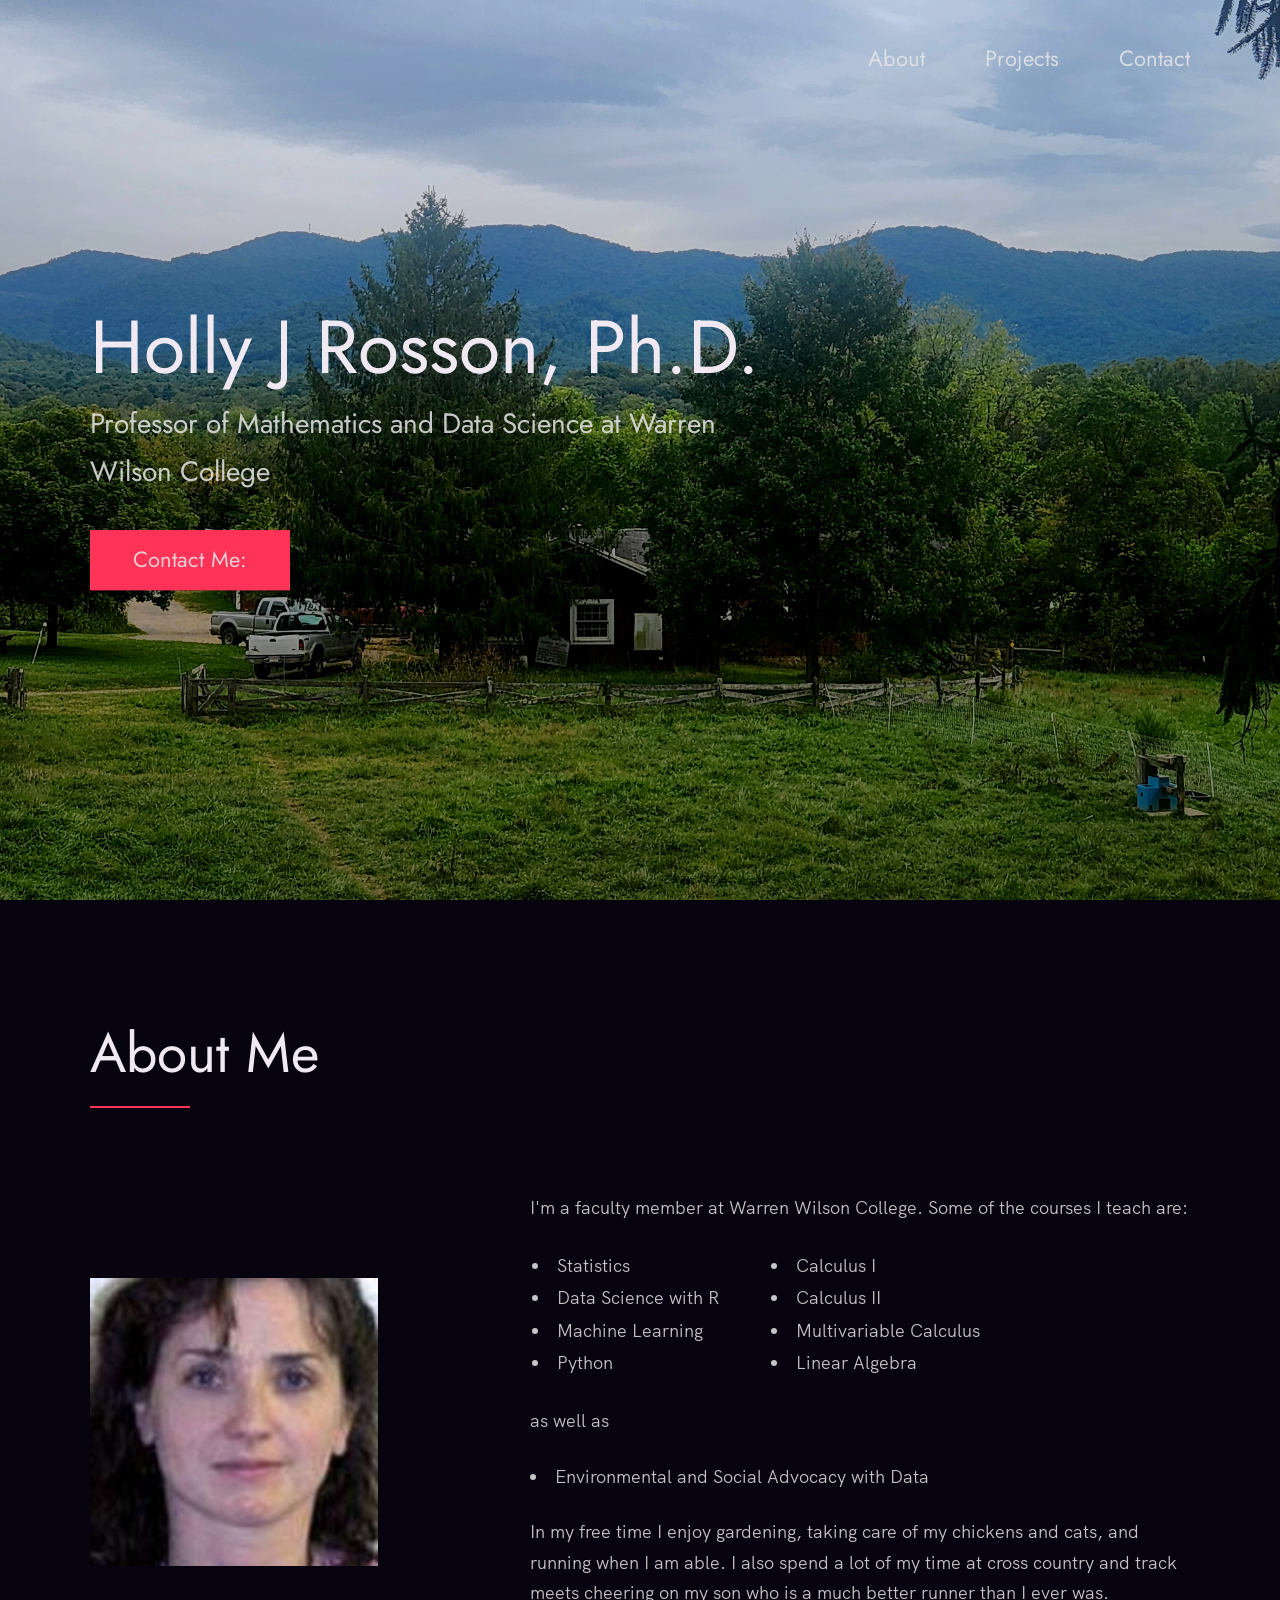
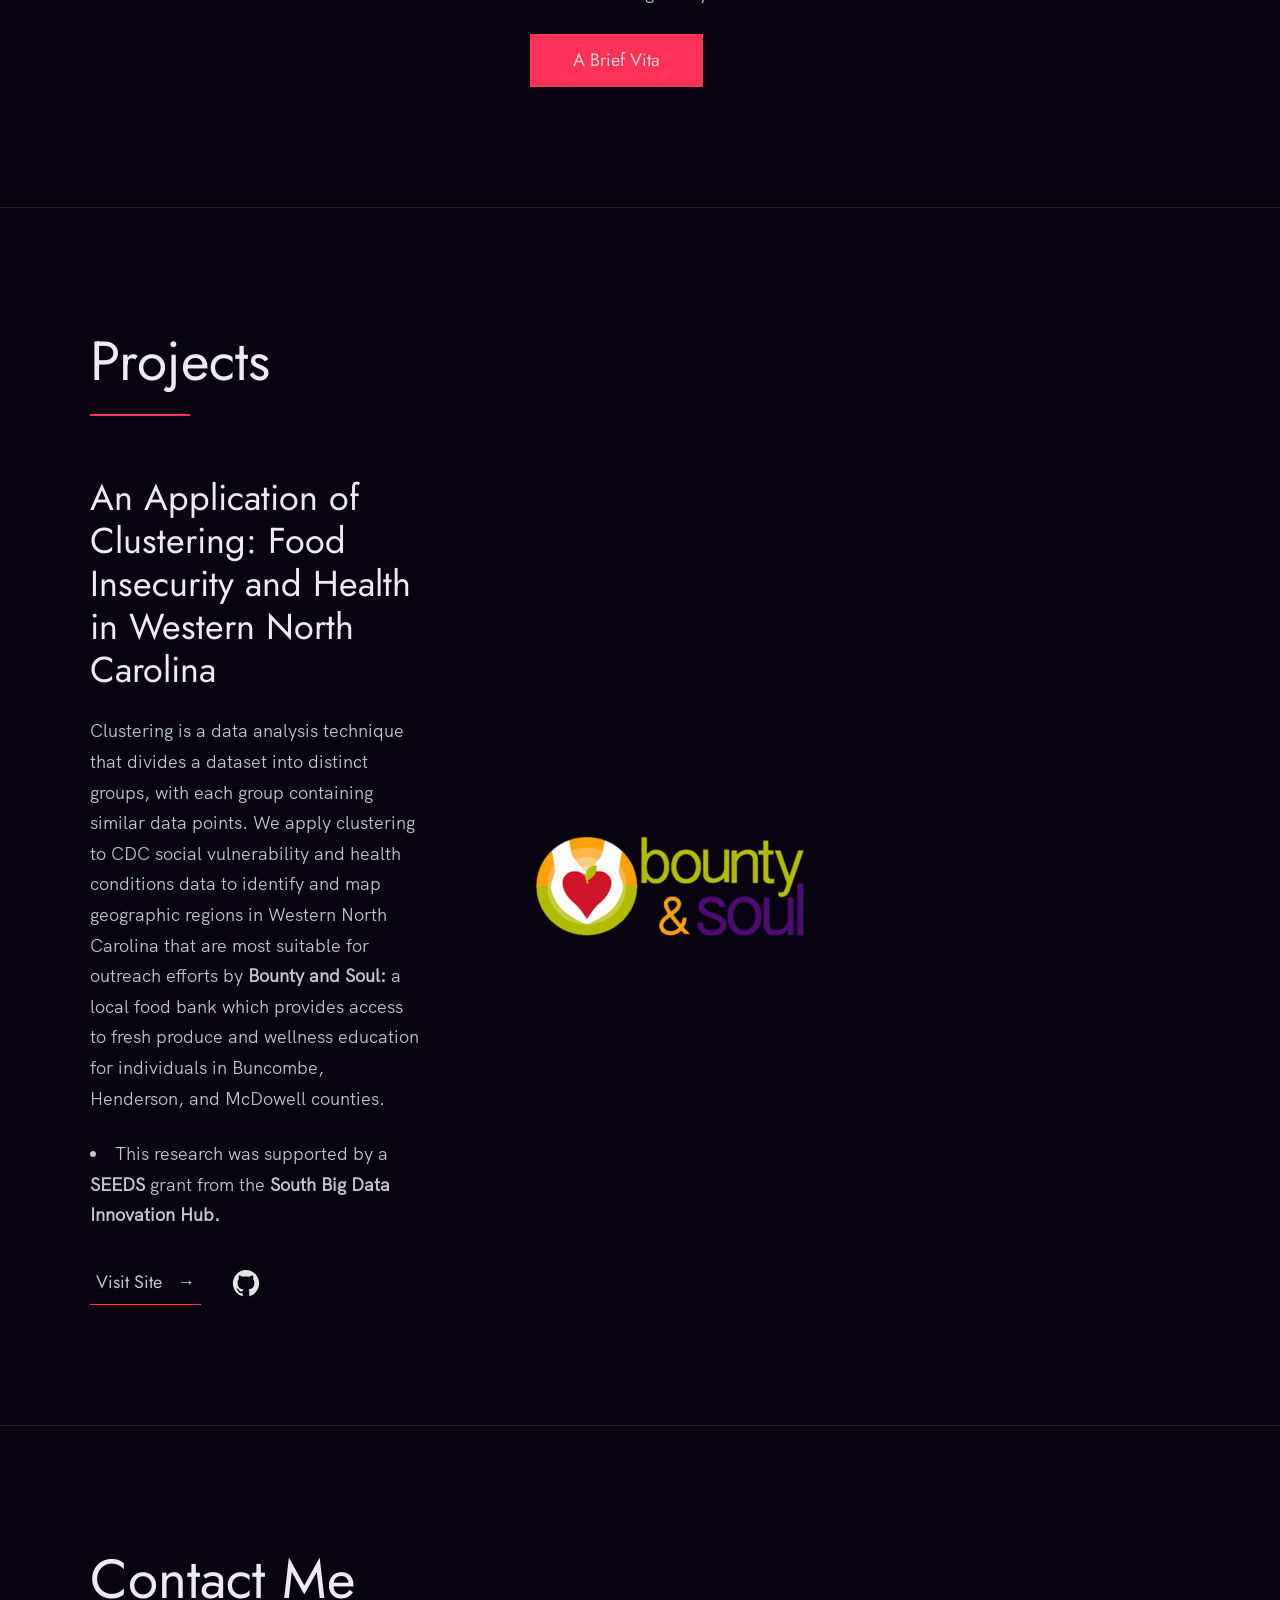
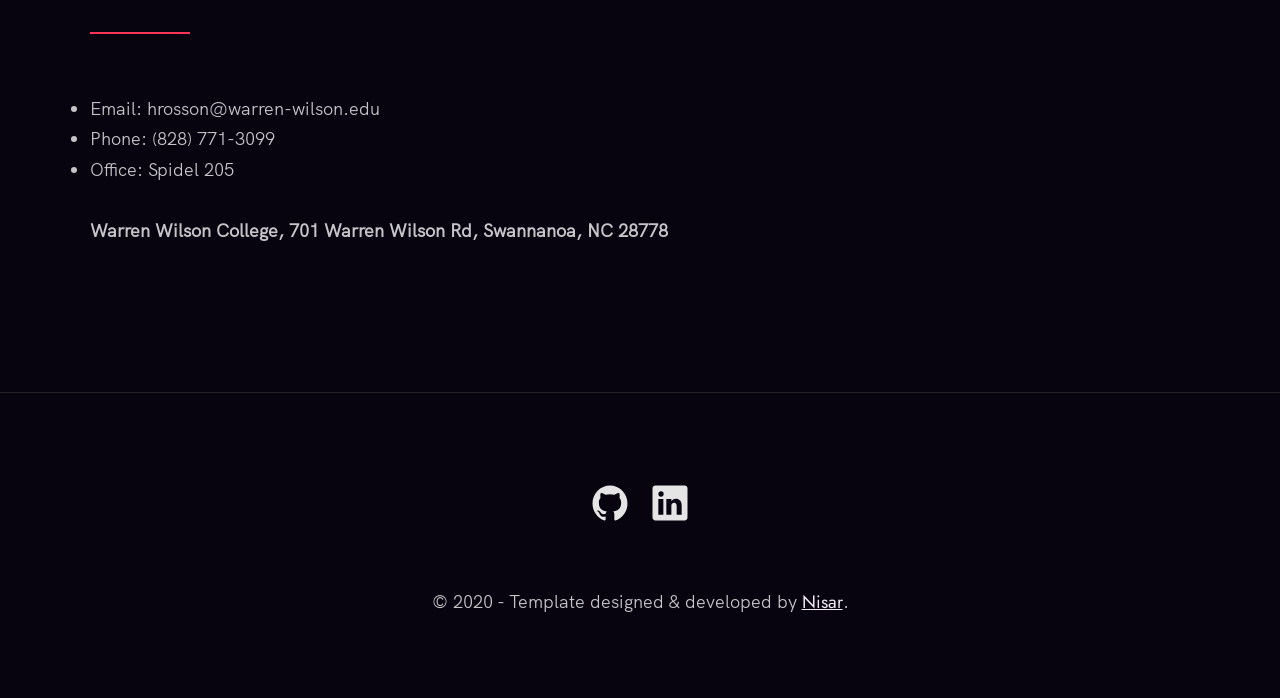
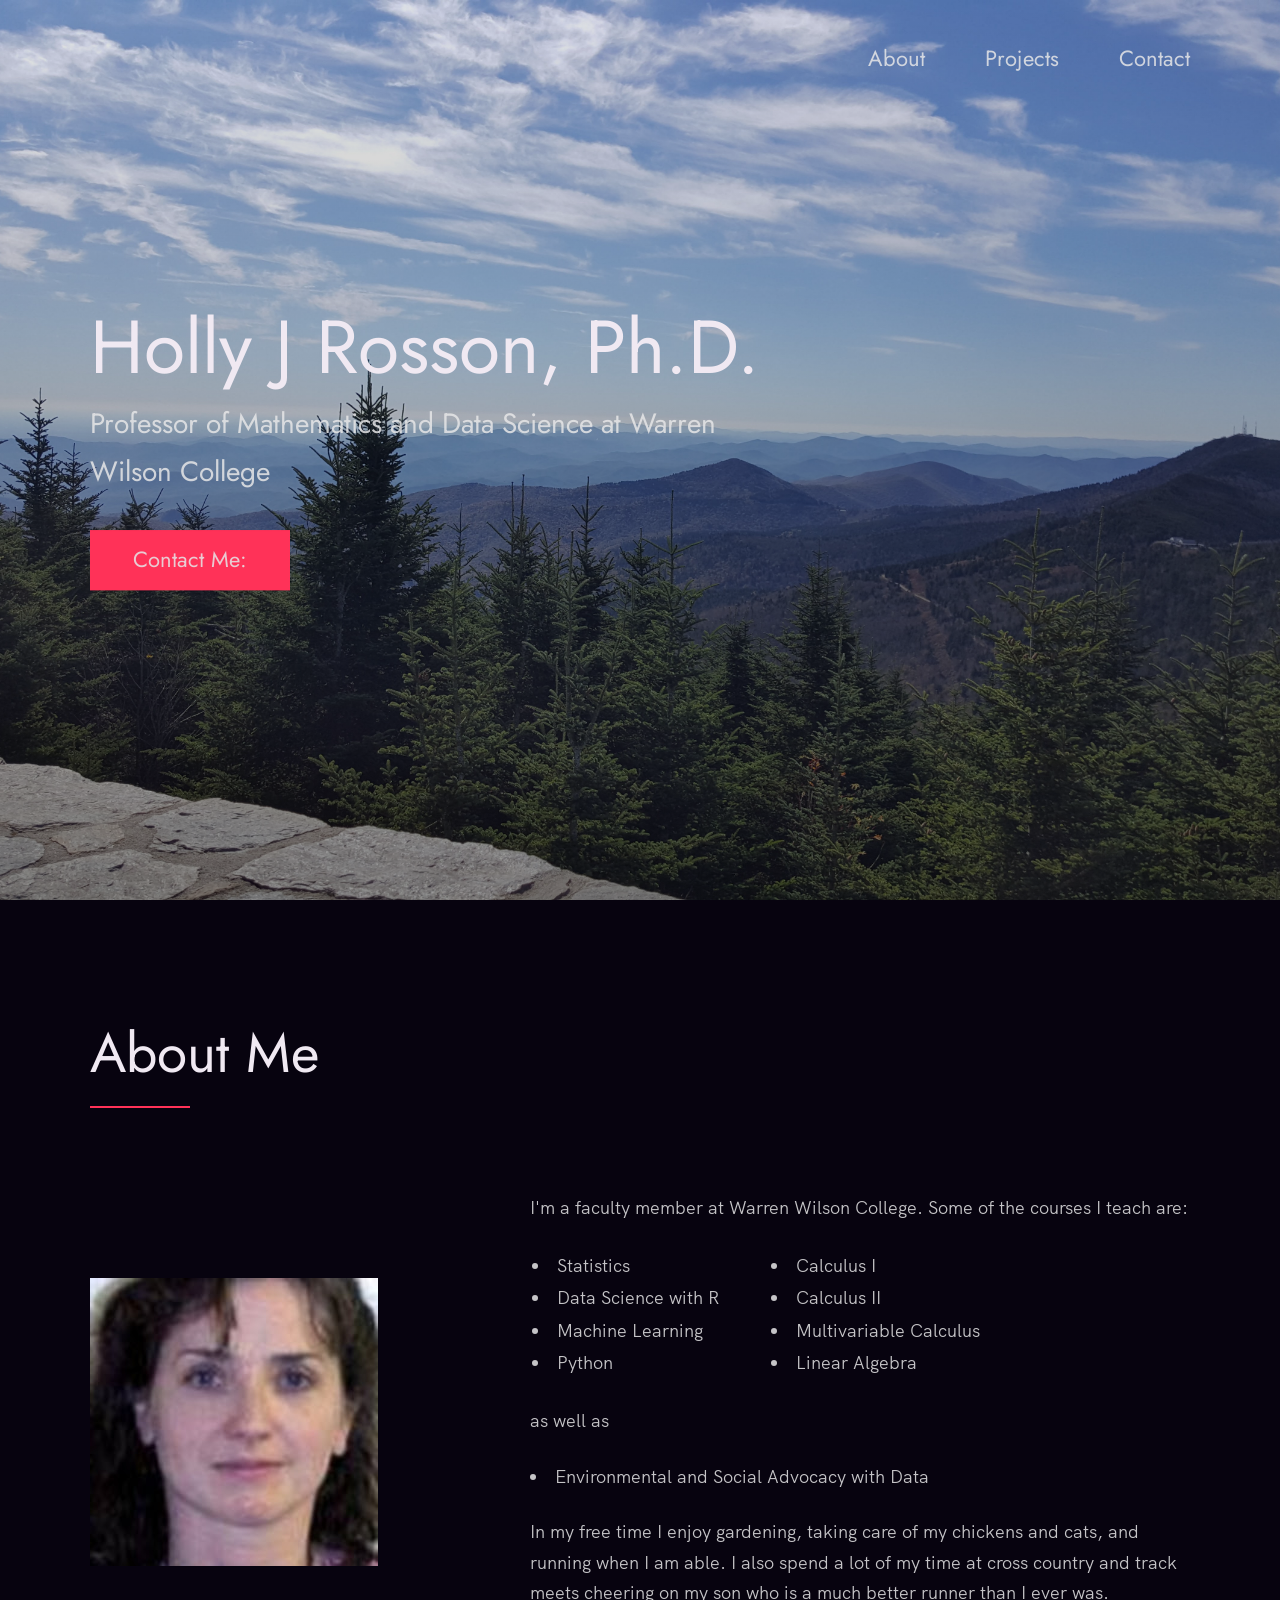
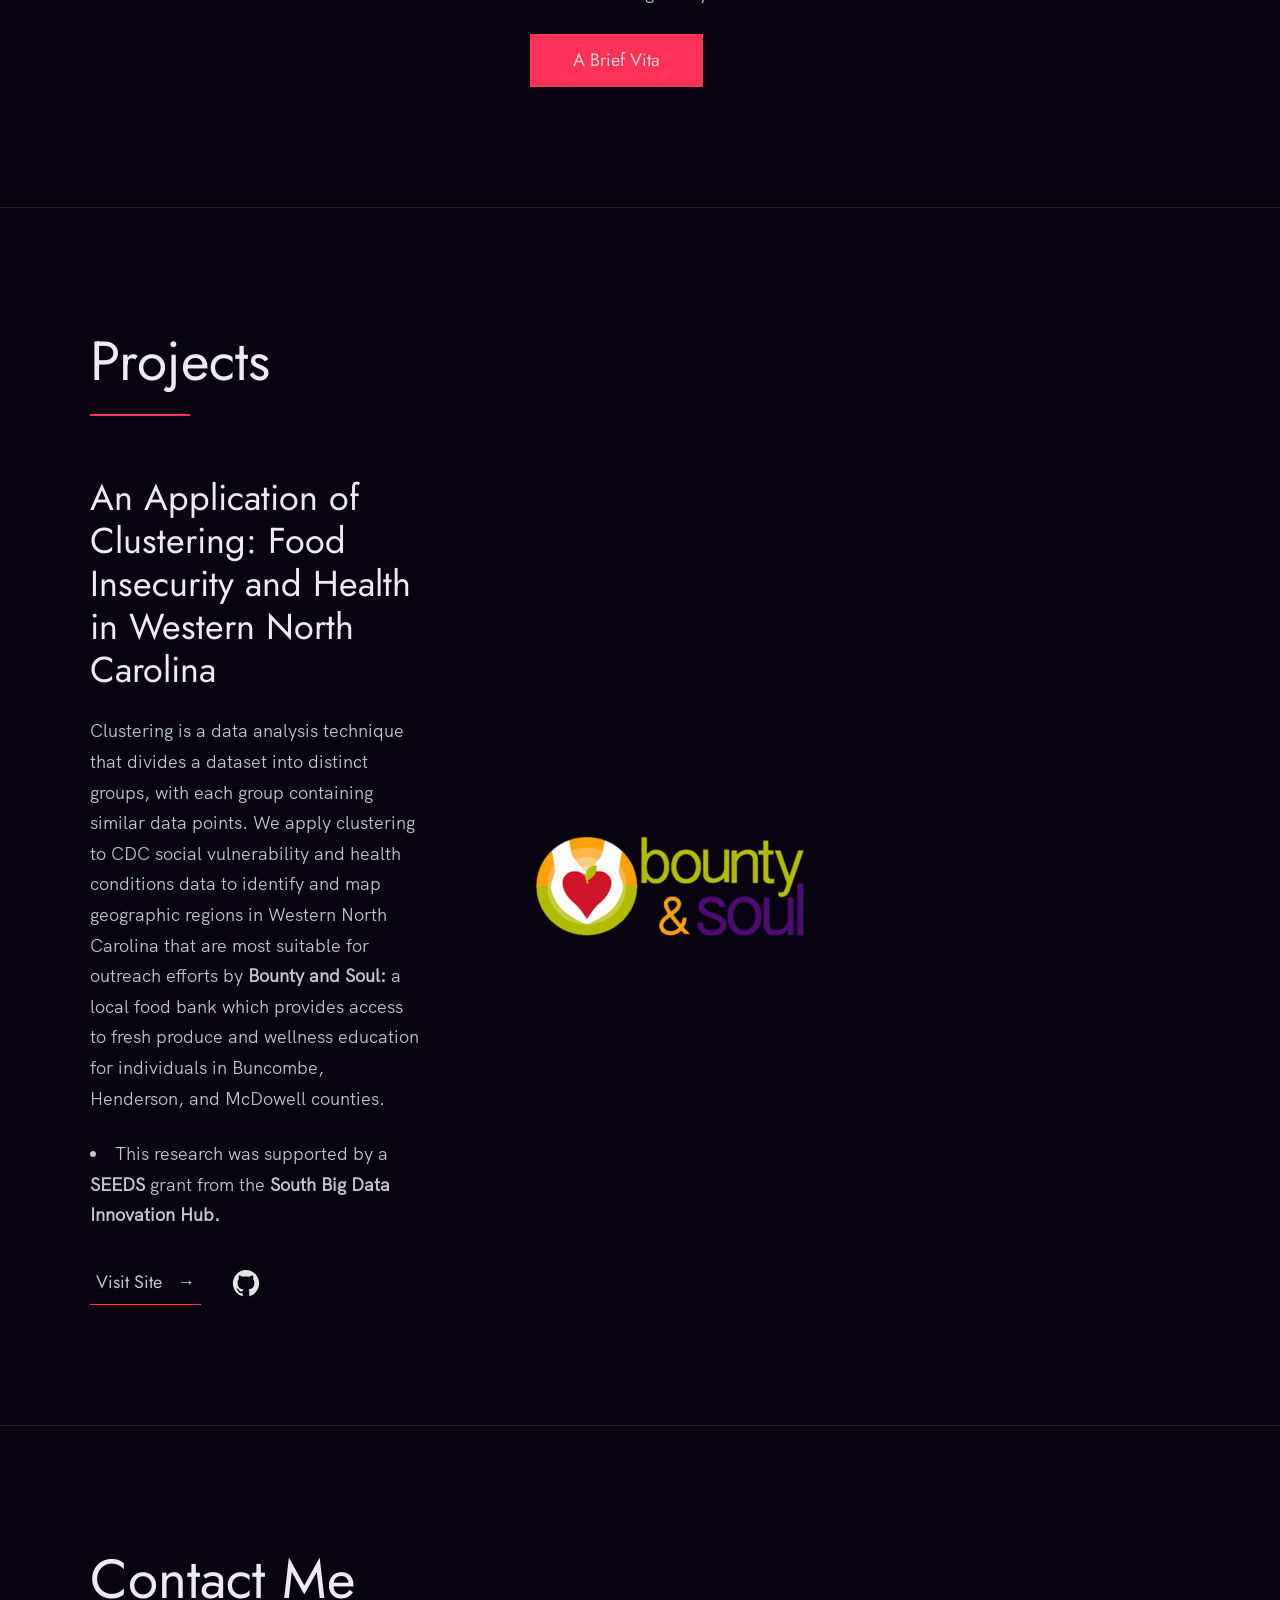
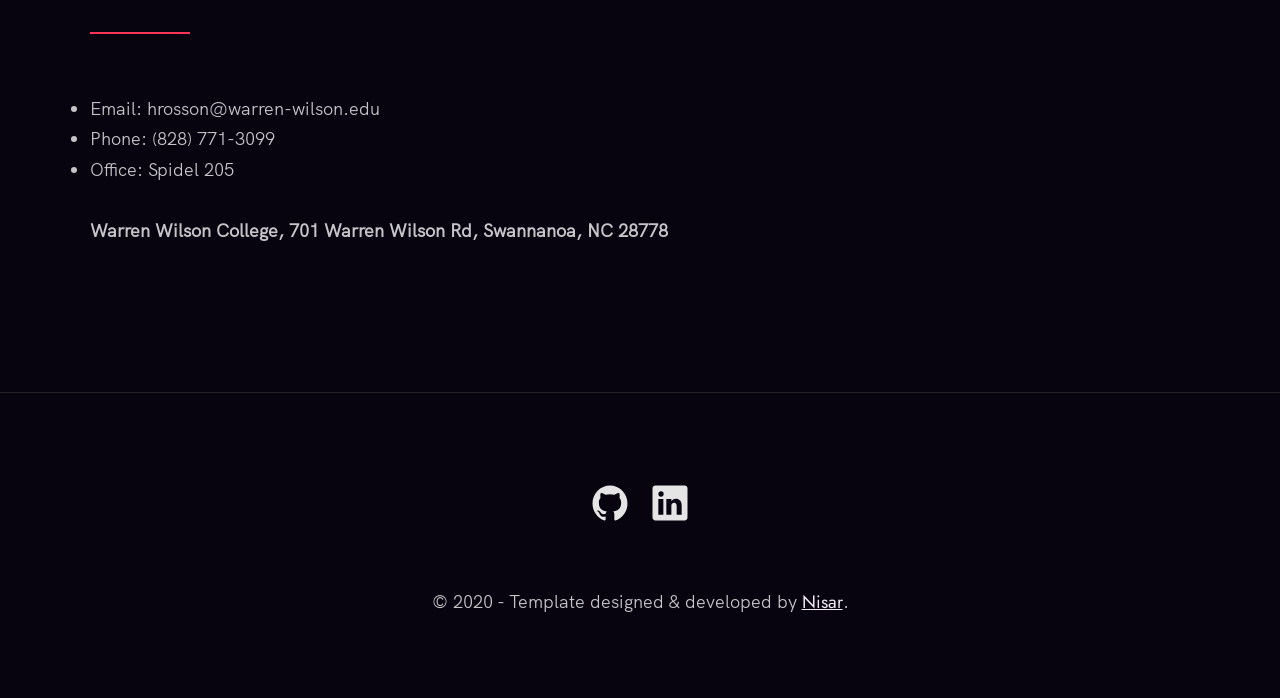
